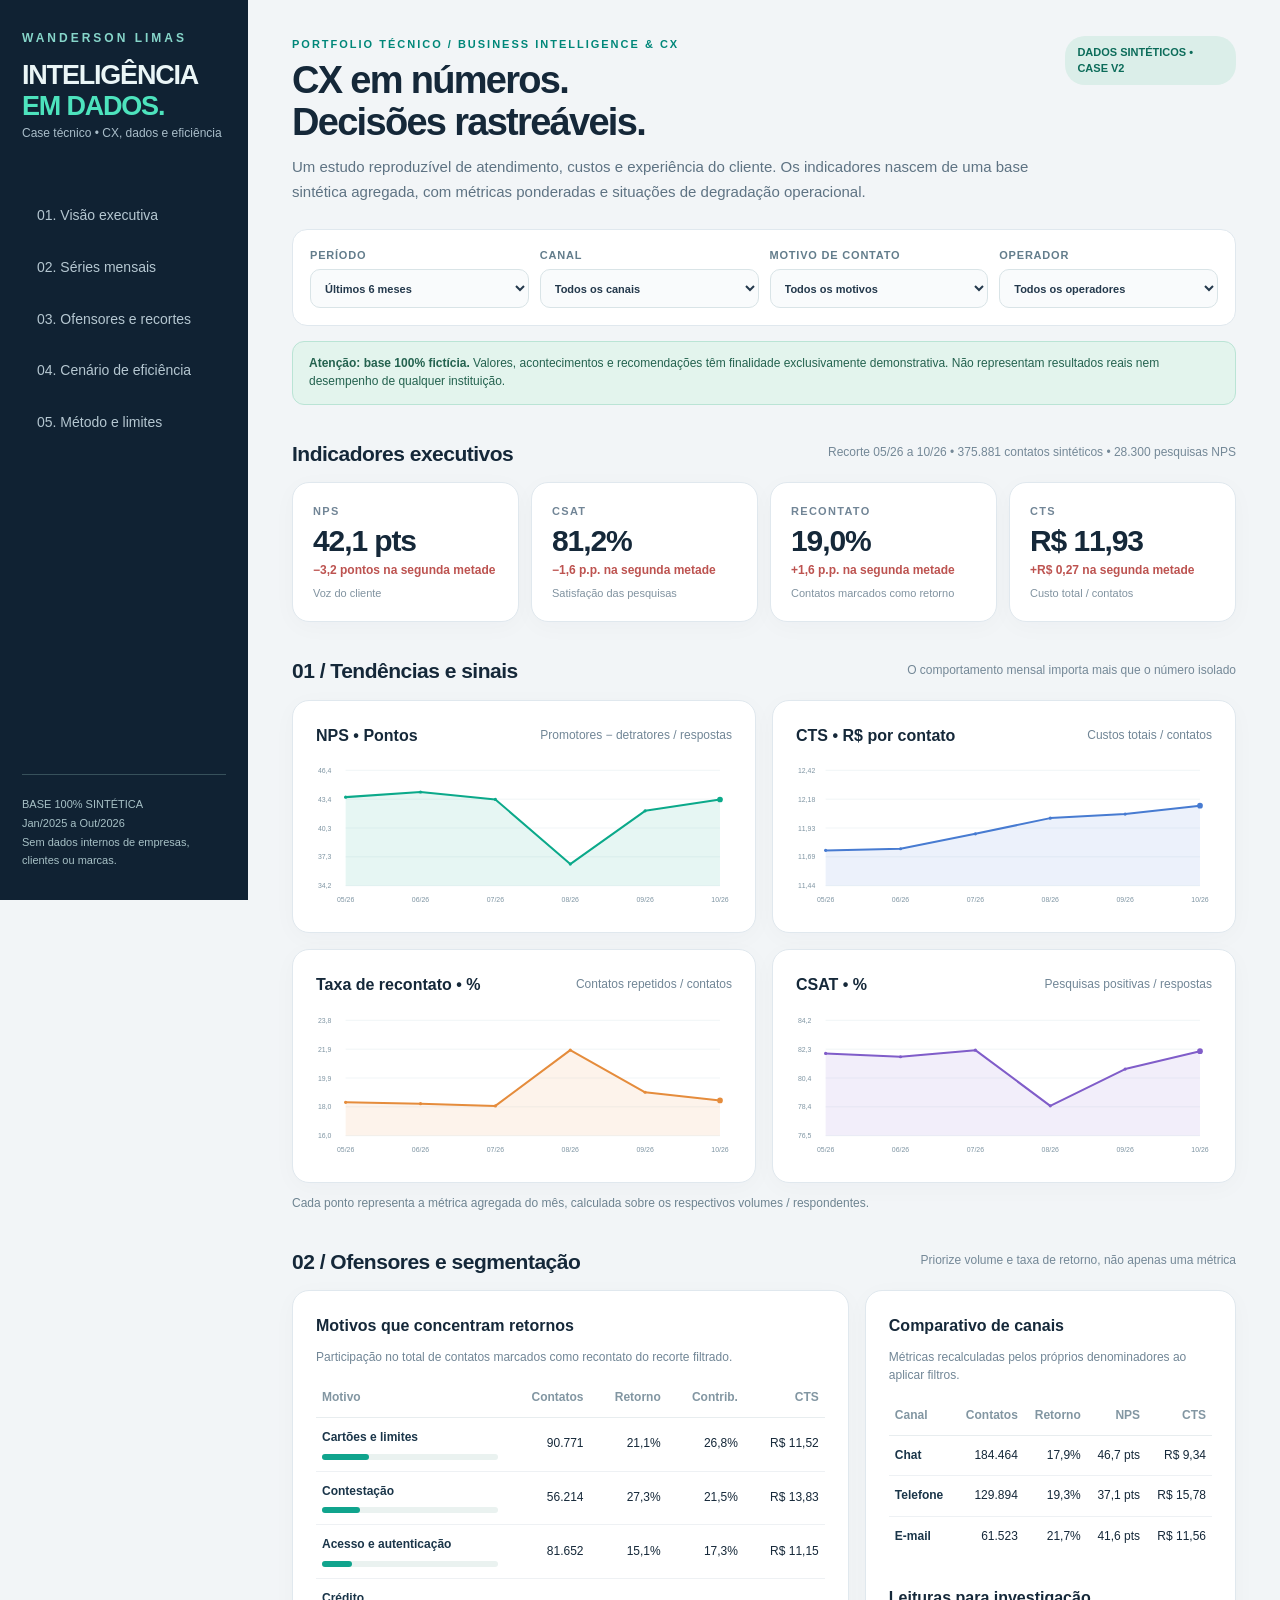
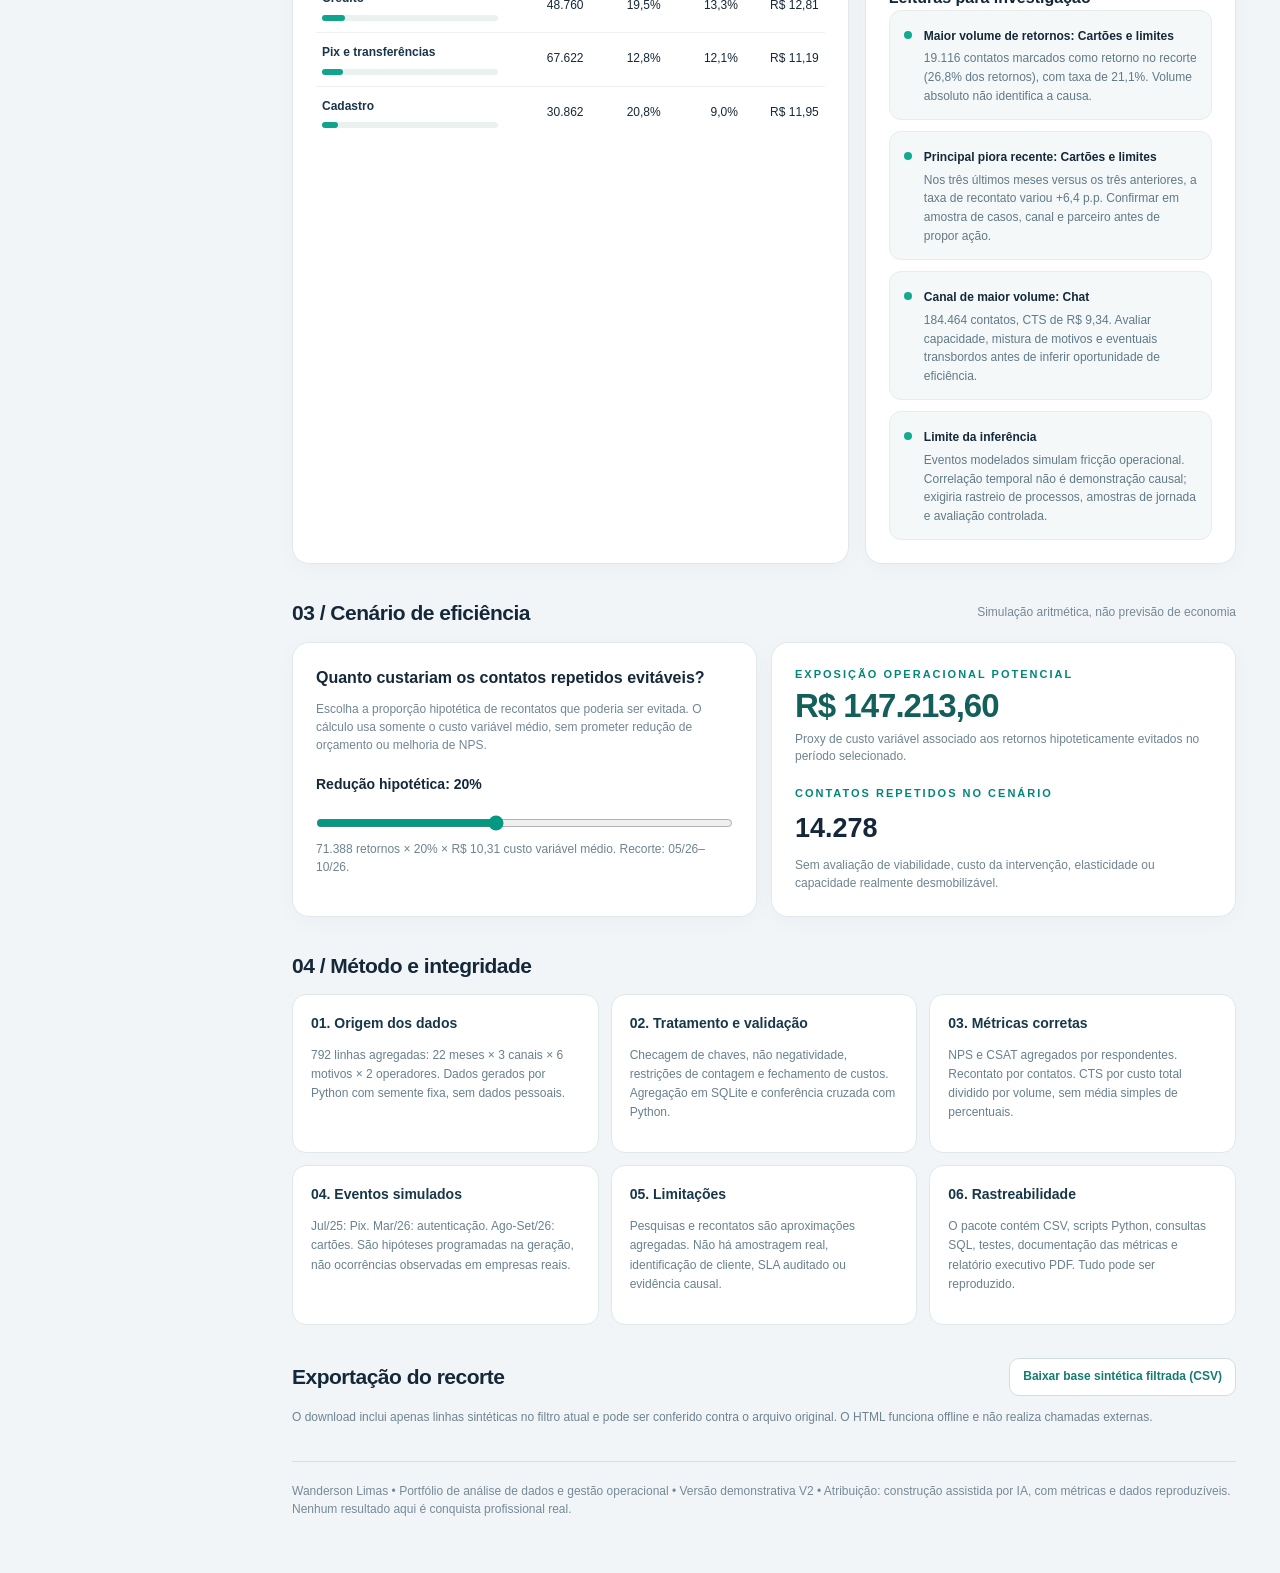
==== entregaveis/Dashboard_CX_Case_Tecnico_V2.html @ 354309ac "Publica portfólio CX com histórico revisado e documentação anonimizada" ====
<!DOCTYPE html><html lang="pt-BR"><head><meta charset="UTF-8"><meta name="viewport" content="width=device-width,initial-scale=1"><title>CX & Eficiência | Case técnico demonstrativo</title><style>*{box-sizing:border-box}html{scroll-behavior:smooth}body{margin:0;background:#f2f5f7;color:#152839;font:14px/1.48 Inter,-apple-system,BlinkMacSystemFont,'Segoe UI',Arial,sans-serif}button,select,input{font:inherit}button{cursor:pointer}.layout{display:flex;min-height:100vh}.side{width:248px;min-width:248px;position:sticky;top:0;height:100vh;background:#102233;color:#eaf5f6;padding:30px 22px;display:flex;flex-direction:column}.brand{font-size:12px;letter-spacing:3px;font-weight:850;color:#86d6ca}.brandtitle{margin:12px 0 3px;font-size:27px;line-height:1.14;letter-spacing:-1.2px;font-weight:850}.brandtitle strong{color:#4de3bd}.sidetag{font-size:12px;line-height:1.5;color:#a9bdc9}.side nav{margin-top:45px}.side a{display:block;color:#b5c7d1;padding:13px 15px;text-decoration:none;border-radius:12px;margin:5px 0}.side a:hover,.side a:focus{background:#244756;color:white}.side small{margin-top:auto;color:#a7c1c6;font-size:11px;line-height:1.7;border-top:1px solid #37515b;padding-top:20px}.main{padding:36px 44px 54px;width:calc(100% - 248px);max-width:1600px;margin:auto}.eyebrow{font-size:11px;letter-spacing:2px;color:#008779;font-weight:900;text-transform:uppercase}.headline{font-size:38px;letter-spacing:-1.7px;line-height:1.1;margin:8px 0 10px}.sub{font-size:15px;color:#5e7383;max-width:850px;line-height:1.7}.tag{display:inline-block;padding:8px 12px;border-radius:20px;background:#dbeee9;color:#0c6c5a;font-weight:750;font-size:11px}.toprow{display:flex;justify-content:space-between;align-items:flex-start;gap:22px}.filterbar{display:grid;grid-template-columns:repeat(4,minmax(145px,1fr));gap:11px;padding:17px;background:white;border:1px solid #e0e8ee;border-radius:15px;margin:24px 0 15px}.filterbar label{font-size:11px;font-weight:800;color:#637d8c;text-transform:uppercase;letter-spacing:.8px}.filterbar select{width:100%;display:block;border:1px solid #d9e4e7;background:#f9fbfc;border-radius:10px;margin-top:6px;height:39px;padding:0 10px;color:#24394c}.notice{padding:13px 16px;background:#e3f4ed;border:1px solid #bae4d5;color:#24624f;border-radius:12px;font-size:12px;margin-bottom:22px}.sectionhead{display:flex;align-items:center;justify-content:space-between;gap:20px;margin:33px 0 13px}.sectionhead h2{font-size:21px;letter-spacing:-.5px;margin:0}.hint{font-size:12px;color:#748897}.kpis{display:grid;grid-template-columns:repeat(4,minmax(0,1fr));gap:12px}.kpi,.card{background:white;border:1px solid #e0e8ee;border-radius:17px;box-shadow:0 5px 24px #15364f07}.kpi{padding:20px}.kpi .name{font-size:11px;letter-spacing:1.3px;color:#718596;text-transform:uppercase;font-weight:900}.kpi .val{font-size:30px;font-weight:850;line-height:1.45;letter-spacing:-1.1px}.kpi .delta{font-size:12px;font-weight:750}.kpi .detail{color:#8193a0;font-size:11px;margin-top:5px}.neutral{color:#516b78}.good{color:#008f72}.bad{color:#bd5350}.charts{display:grid;grid-template-columns:1fr 1fr;gap:16px}.card{padding:23px}.chartHead{display:flex;justify-content:space-between;align-items:center}.chartHead h3,.card h3{font-size:16px;margin:0}.small{font-size:12px;color:#718696}.svgchart{width:100%;height:auto;display:block;margin-top:12px}.axes{font-size:11px;fill:#7f95a3}.gridline{stroke:#e9f0f2;stroke-width:1}.gridtwo{stroke:#bdd0d9;stroke-dasharray:3 4;stroke-width:1}.two{display:grid;grid-template-columns:1.2fr .8fr;gap:16px}.datatbl{width:100%;border-collapse:collapse;font-size:12px}.datatbl th{text-align:right;color:#8296a2;padding:10px 6px;border-bottom:1px solid #e8edef;white-space:nowrap}.datatbl td{text-align:right;border-bottom:1px solid #eef1f4;padding:11px 6px}.datatbl th:first-child,.datatbl td:first-child{text-align:left}.datatbl tr:last-child td{border-bottom:none}.datatbl td strong{color:#1a3549;font-size:12px}.barbg{height:6px;background:#eaf2f0;border-radius:8px;margin-top:7px;min-width:60px}.bar{height:6px;background:#10a48d;border-radius:8px}.insights{display:grid;gap:11px}.insight{display:flex;gap:12px;align-items:flex-start;padding:14px;background:#f4f8f8;border-radius:12px;border:1px solid #e5eded}.bullet{width:8px;height:8px;border-radius:50%;background:#13aa8d;flex:0 0 auto;margin-top:6px}.insight strong{font-size:12px}.insight p{margin:4px 0 0;font-size:12px;color:#617988;line-height:1.55}.scenario{display:grid;grid-template-columns:1fr 1fr;gap:14px}.bigmoney{font-size:33px;letter-spacing:-1px;font-weight:850;color:#135f5a}.scope{font-size:12px;color:#6e8491}.range{width:100%;accent-color:#049981;margin:20px 0 10px}.methods{display:grid;grid-template-columns:repeat(3,1fr);gap:12px}.method{background:white;border:1px solid #dce9e8;border-radius:14px;padding:18px}.method b{color:#183749}.method p{color:#68808f;font-size:12px;line-height:1.6}.foot{font-size:12px;color:#758a99;border-top:1px solid #d5e0e5;padding-top:21px;margin-top:35px}.download{border:1px solid #d1dfdc;background:#fff;border-radius:10px;padding:9px 13px;color:#157b70;font-weight:750;font-size:12px}.download:hover{background:#e8f5f0}@media(max-width:1140px){.side{width:210px;min-width:210px}.main{padding:25px;width:calc(100% - 210px)}.charts,.two{grid-template-columns:1fr}.kpi{padding:15px}.kpi .val{font-size:25px}}@media(max-width:720px){.layout{display:block}.side{width:auto;min-width:unset;height:auto;position:relative;padding:16px}.side nav,.side small,.sidetag{display:none}.brandtitle{font-size:22px;margin:6px 0}.main{width:100%;padding:20px 13px}.headline{font-size:30px}.toprow{display:block}.filterbar{grid-template-columns:repeat(2,minmax(0,1fr))}.kpis{grid-template-columns:repeat(2,minmax(0,1fr))}.methods,.scenario{grid-template-columns:1fr}.card{padding:16px}.datatbl{font-size:10px}.datatbl td strong{font-size:10px}.datatbl td,.datatbl th{padding:8px 3px}}</style></head><body><div class="layout"><aside class="side"><div class="brand">WANDERSON LIMAS</div><div class="brandtitle">INTELIGÊNCIA<br><strong>EM DADOS.</strong></div><div class="sidetag">Case técnico • CX, dados e eficiência</div><nav><a href="#visao">01. Visão executiva</a><a href="#tendencias">02. Séries mensais</a><a href="#ofensores">03. Ofensores e recortes</a><a href="#cenario">04. Cenário de eficiência</a><a href="#metodo">05. Método e limites</a></nav><small>BASE 100% SINTÉTICA<br>Jan/2025 a Out/2026<br>Sem dados internos de empresas, clientes ou marcas.</small></aside><main class="main"><header id="visao"><div class="toprow"><div><div class="eyebrow">Portfolio técnico / Business Intelligence & CX</div><h1 class="headline">CX em números.<br>Decisões rastreáveis.</h1><div class="sub">Um estudo reproduzível de atendimento, custos e experiência do cliente. Os indicadores nascem de uma base sintética agregada, com métricas ponderadas e situações de degradação operacional.</div></div><span class="tag">DADOS SINTÉTICOS • CASE V2</span></div><div class="filterbar"><label>Período<select id="periodo"><option value="6">Últimos 6 meses</option><option value="12">Últimos 12 meses</option><option value="2026">2026 até outubro</option><option value="2025">Ano de 2025</option><option value="all">Todo o período</option></select></label><label>Canal<select id="canal"><option value="Todos">Todos os canais</option></select></label><label>Motivo de contato<select id="motivo"><option value="Todos">Todos os motivos</option></select></label><label>Operador<select id="parceiro"><option value="Todos">Todos os operadores</option></select></label></div><div class="notice"><strong>Atenção: base 100% fictícia.</strong> Valores, acontecimentos e recomendações têm finalidade exclusivamente demonstrativa. Não representam resultados reais nem desempenho de qualquer instituição.</div><div class="sectionhead"><h2>Indicadores executivos</h2><span id="subtitlePeriod" class="hint"></span></div><div id="kpis" class="kpis"></div></header><section id="tendencias"><div class="sectionhead"><h2>01 / Tendências e sinais</h2><span class="hint">O comportamento mensal importa mais que o número isolado</span></div><div class="charts"><div class="card"><div class="chartHead"><h3>NPS • Pontos</h3><span class="small">Promotores − detratores / respostas</span></div><svg id="chartNps" class="svgchart" viewBox="0 0 660 238" role="img" aria-label="Evolução mensal do NPS"></svg></div><div class="card"><div class="chartHead"><h3>CTS • R$ por contato</h3><span class="small">Custos totais / contatos</span></div><svg id="chartCts" class="svgchart" viewBox="0 0 660 238" role="img" aria-label="Evolução mensal do custo por contato"></svg></div><div class="card"><div class="chartHead"><h3>Taxa de recontato • %</h3><span class="small">Contatos repetidos / contatos</span></div><svg id="chartRepeat" class="svgchart" viewBox="0 0 660 238" role="img" aria-label="Evolução mensal do recontato"></svg></div><div class="card"><div class="chartHead"><h3>CSAT • %</h3><span class="small">Pesquisas positivas / respostas</span></div><svg id="chartCsat" class="svgchart" viewBox="0 0 660 238" role="img" aria-label="Evolução mensal de satisfação"></svg></div></div><p class="scope" id="chartSub"></p></section><section id="ofensores"><div class="sectionhead"><h2>02 / Ofensores e segmentação</h2><span class="hint">Priorize volume e taxa de retorno, não apenas uma métrica</span></div><div class="two"><div class="card"><h3>Motivos que concentram retornos</h3><p class="small">Participação no total de contatos marcados como recontato do recorte filtrado.</p><div style="overflow:auto"><table class="datatbl"><thead><tr><th>Motivo</th><th>Contatos</th><th>Retorno</th><th>Contrib.</th><th>CTS</th></tr></thead><tbody id="motivosTable"></tbody></table></div></div><div class="card"><h3>Comparativo de canais</h3><p class="small">Métricas recalculadas pelos próprios denominadores ao aplicar filtros.</p><div style="overflow:auto"><table class="datatbl"><thead><tr><th>Canal</th><th>Contatos</th><th>Retorno</th><th>NPS</th><th>CTS</th></tr></thead><tbody id="canaisTable"></tbody></table></div><h3 style="margin-top:29px">Leituras para investigação</h3><div class="insights" id="insights"></div></div></div></section><section id="cenario"><div class="sectionhead"><h2>03 / Cenário de eficiência</h2><span class="hint">Simulação aritmética, não previsão de economia</span></div><div class="scenario"><div class="card"><h3>Quanto custariam os contatos repetidos evitáveis?</h3><p class="small">Escolha a proporção hipotética de recontatos que poderia ser evitada. O cálculo usa somente o custo variável médio, sem prometer redução de orçamento ou melhoria de NPS.</p><label style="display:block;font-weight:750;margin-top:20px">Redução hipotética: <span id="pctReducao">20%</span></label><input class="range" type="range" id="reducao" min="5" max="40" value="20" step="5" aria-label="Percentual hipotético de redução de recontatos"><div class="scope" id="scenarioBase"></div></div><div class="card"><div class="eyebrow">Exposição operacional potencial</div><div class="bigmoney" id="scenarioAmount"></div><div class="scope">Proxy de custo variável associado aos retornos hipoteticamente evitados no período selecionado.</div><div style="height:19px"></div><div class="eyebrow">Contatos repetidos no cenário</div><h2 style="font-size:27px;margin:8px 0" id="scenarioContacts"></h2><div class="scope">Sem avaliação de viabilidade, custo da intervenção, elasticidade ou capacidade realmente desmobilizável.</div></div></div></section><section id="metodo"><div class="sectionhead"><h2>04 / Método e integridade</h2></div><div class="methods"><div class="method"><b>01. Origem dos dados</b><p>792 linhas agregadas: 22 meses × 3 canais × 6 motivos × 2 operadores. Dados gerados por Python com semente fixa, sem dados pessoais.</p></div><div class="method"><b>02. Tratamento e validação</b><p>Checagem de chaves, não negatividade, restrições de contagem e fechamento de custos. Agregação em SQLite e conferência cruzada com Python.</p></div><div class="method"><b>03. Métricas corretas</b><p>NPS e CSAT agregados por respondentes. Recontato por contatos. CTS por custo total dividido por volume, sem média simples de percentuais.</p></div><div class="method"><b>04. Eventos simulados</b><p>Jul/25: Pix. Mar/26: autenticação. Ago-Set/26: cartões. São hipóteses programadas na geração, não ocorrências observadas em empresas reais.</p></div><div class="method"><b>05. Limitações</b><p>Pesquisas e recontatos são aproximações agregadas. Não há amostragem real, identificação de cliente, SLA auditado ou evidência causal.</p></div><div class="method"><b>06. Rastreabilidade</b><p>O pacote contém CSV, scripts Python, consultas SQL, testes, documentação das métricas e relatório executivo PDF. Tudo pode ser reproduzido.</p></div></div><div class="sectionhead"><h2>Exportação do recorte</h2><button id="exportBtn" class="download">Baixar base sintética filtrada (CSV)</button></div><p class="scope">O download inclui apenas linhas sintéticas no filtro atual e pode ser conferido contra o arquivo original. O HTML funciona offline e não realiza chamadas externas.</p></section><footer class="foot">Wanderson Limas • Portfólio de análise de dados e gestão operacional • Versão demonstrativa V2 • Atribuição: construção assistida por IA, com métricas e dados reproduzíveis. Nenhum resultado aqui é conquista profissional real.</footer></main></div><script>window.DATA_ROWS=[{"mes":"2025-01","canal":"Chat","motivo":"Acesso e autenticação","parceiro":"Operador A","contatos":3697,"contatos_repetidos":521,"nps_promotores":179,"nps_neutros":30,"nps_detratores":40,"csat_positivas":372,"csat_negativas":57,"custo_variavel_centavos":2440020,"custo_fixo_alocado_centavos":548433},{"mes":"2025-01","canal":"Chat","motivo":"Acesso e autenticação","parceiro":"Operador B","contatos":2974,"contatos_repetidos":484,"nps_promotores":136,"nps_neutros":26,"nps_detratores":32,"csat_positivas":277,"csat_negativas":57,"custo_variavel_centavos":2041354,"custo_fixo_alocado_centavos":441179},{"mes":"2025-01","canal":"Chat","motivo":"Cartões e limites","parceiro":"Operador A","contatos":3500,"contatos_repetidos":586,"nps_promotores":178,"nps_neutros":34,"nps_detratores":41,"csat_positivas":373,"csat_negativas":59,"custo_variavel_centavos":2310000,"custo_fixo_alocado_centavos":519209},{"mes":"2025-01","canal":"Chat","motivo":"Cartões e limites","parceiro":"Operador B","contatos":2775,"contatos_repetidos":481,"nps_promotores":147,"nps_neutros":26,"nps_detratores":37,"csat_positivas":247,"csat_negativas":54,"custo_variavel_centavos":1904760,"custo_fixo_alocado_centavos":411659},{"mes":"2025-01","canal":"Chat","motivo":"Pix e transferências","parceiro":"Operador A","contatos":2950,"contatos_repetidos":327,"nps_promotores":165,"nps_neutros":16,"nps_detratores":38,"csat_positivas":307,"csat_negativas":30,"custo_variavel_centavos":1947000,"custo_fixo_alocado_centavos":437619},{"mes":"2025-01","canal":"Chat","motivo":"Pix e transferências","parceiro":"Operador B","contatos":2479,"contatos_repetidos":314,"nps_promotores":139,"nps_neutros":11,"nps_detratores":33,"csat_positivas":256,"csat_negativas":36,"custo_variavel_centavos":1701586,"custo_fixo_alocado_centavos":367748},{"mes":"2025-01","canal":"Chat","motivo":"Contestação","parceiro":"Operador A","contatos":2367,"contatos_repetidos":639,"nps_promotores":86,"nps_neutros":12,"nps_detratores":53,"csat_positivas":217,"csat_negativas":78,"custo_variavel_centavos":1999642,"custo_fixo_alocado_centavos":351134},{"mes":"2025-01","canal":"Chat","motivo":"Contestação","parceiro":"Operador B","contatos":2126,"contatos_repetidos":591,"nps_promotores":77,"nps_neutros":13,"nps_detratores":46,"csat_positivas":179,"csat_negativas":76,"custo_variavel_centavos":1867887,"custo_fixo_alocado_centavos":315382},{"mes":"2025-01","canal":"Chat","motivo":"Crédito","parceiro":"Operador A","contatos":2204,"contatos_repetidos":425,"nps_promotores":109,"nps_neutros":27,"nps_detratores":31,"csat_positivas":214,"csat_negativas":41,"custo_variavel_centavos":1701929,"custo_fixo_alocado_centavos":326953},{"mes":"2025-01","canal":"Chat","motivo":"Crédito","parceiro":"Operador B","contatos":1872,"contatos_repetidos":364,"nps_promotores":94,"nps_neutros":19,"nps_detratores":30,"csat_positivas":174,"csat_negativas":48,"custo_variavel_centavos":1503381,"custo_fixo_alocado_centavos":277703},{"mes":"2025-01","canal":"Chat","motivo":"Cadastro","parceiro":"Operador A","contatos":1324,"contatos_repetidos":272,"nps_promotores":62,"nps_neutros":12,"nps_detratores":15,"csat_positivas":126,"csat_negativas":21,"custo_variavel_centavos":943747,"custo_fixo_alocado_centavos":196409},{"mes":"2025-01","canal":"Chat","motivo":"Cadastro","parceiro":"Operador B","contatos":1097,"contatos_repetidos":237,"nps_promotores":54,"nps_neutros":12,"nps_detratores":14,"csat_positivas":111,"csat_negativas":21,"custo_variavel_centavos":813219,"custo_fixo_alocado_centavos":162735},{"mes":"2025-01","canal":"Telefone","motivo":"Acesso e autenticação","parceiro":"Operador A","contatos":2517,"contatos_repetidos":396,"nps_promotores":133,"nps_neutros":32,"nps_detratores":42,"csat_positivas":239,"csat_negativas":43,"custo_variavel_centavos":3045570,"custo_fixo_alocado_centavos":373385},{"mes":"2025-01","canal":"Telefone","motivo":"Acesso e autenticação","parceiro":"Operador B","contatos":2044,"contatos_repetidos":328,"nps_promotores":130,"nps_neutros":29,"nps_detratores":41,"csat_positivas":177,"csat_negativas":37,"custo_variavel_centavos":2572170,"custo_fixo_alocado_centavos":303218},{"mes":"2025-01","canal":"Telefone","motivo":"Cartões e limites","parceiro":"Operador A","contatos":2267,"contatos_repetidos":409,"nps_promotores":115,"nps_neutros":34,"nps_detratores":39,"csat_positivas":209,"csat_negativas":45,"custo_variavel_centavos":2743070,"custo_fixo_alocado_centavos":336299},{"mes":"2025-01","canal":"Telefone","motivo":"Cartões e limites","parceiro":"Operador B","contatos":1977,"contatos_repetidos":396,"nps_promotores":109,"nps_neutros":33,"nps_detratores":37,"csat_positivas":169,"csat_negativas":43,"custo_variavel_centavos":2487857,"custo_fixo_alocado_centavos":293279},{"mes":"2025-01","canal":"Telefone","motivo":"Pix e transferências","parceiro":"Operador A","contatos":2131,"contatos_repetidos":293,"nps_promotores":130,"nps_neutros":25,"nps_detratores":36,"csat_positivas":191,"csat_negativas":26,"custo_variavel_centavos":2578510,"custo_fixo_alocado_centavos":316124},{"mes":"2025-01","canal":"Telefone","motivo":"Pix e transferências","parceiro":"Operador B","contatos":1753,"contatos_repetidos":239,"nps_promotores":116,"nps_neutros":19,"nps_detratores":33,"csat_positivas":171,"csat_negativas":31,"custo_variavel_centavos":2205975,"custo_fixo_alocado_centavos":260050},{"mes":"2025-01","canal":"Telefone","motivo":"Contestação","parceiro":"Operador A","contatos":1697,"contatos_repetidos":483,"nps_promotores":78,"nps_neutros":19,"nps_detratores":59,"csat_positivas":137,"csat_negativas":57,"custo_variavel_centavos":2628314,"custo_fixo_alocado_centavos":251742},{"mes":"2025-01","canal":"Telefone","motivo":"Contestação","parceiro":"Operador B","contatos":1484,"contatos_repetidos":422,"nps_promotores":67,"nps_neutros":16,"nps_detratores":54,"csat_positivas":106,"csat_negativas":53,"custo_variavel_centavos":2390356,"custo_fixo_alocado_centavos":220145},{"mes":"2025-01","canal":"Telefone","motivo":"Crédito","parceiro":"Operador A","contatos":1509,"contatos_repetidos":300,"nps_promotores":78,"nps_neutros":24,"nps_detratores":27,"csat_positivas":132,"csat_negativas":33,"custo_variavel_centavos":2136291,"custo_fixo_alocado_centavos":223853},{"mes":"2025-01","canal":"Telefone","motivo":"Crédito","parceiro":"Operador B","contatos":1300,"contatos_repetidos":286,"nps_promotores":65,"nps_neutros":20,"nps_detratores":24,"csat_positivas":101,"csat_negativas":30,"custo_variavel_centavos":1914026,"custo_fixo_alocado_centavos":192849},{"mes":"2025-01","canal":"Telefone","motivo":"Cadastro","parceiro":"Operador A","contatos":897,"contatos_repetidos":193,"nps_promotores":55,"nps_neutros":11,"nps_detratores":17,"csat_positivas":81,"csat_negativas":17,"custo_variavel_centavos":1172200,"custo_fixo_alocado_centavos":133066},{"mes":"2025-01","canal":"Telefone","motivo":"Cadastro","parceiro":"Operador B","contatos":816,"contatos_repetidos":179,"nps_promotores":45,"nps_neutros":12,"nps_detratores":15,"csat_positivas":77,"csat_negativas":20,"custo_variavel_centavos":1109003,"custo_fixo_alocado_centavos":121050},{"mes":"2025-01","canal":"E-mail","motivo":"Acesso e autenticação","parceiro":"Operador A","contatos":1192,"contatos_repetidos":222,"nps_promotores":51,"nps_neutros":13,"nps_detratores":13,"csat_positivas":122,"csat_negativas":21,"custo_variavel_centavos":1013200,"custo_fixo_alocado_centavos":176828},{"mes":"2025-01","canal":"E-mail","motivo":"Acesso e autenticação","parceiro":"Operador B","contatos":997,"contatos_repetidos":188,"nps_promotores":43,"nps_neutros":10,"nps_detratores":12,"csat_positivas":101,"csat_negativas":21,"custo_variavel_centavos":881348,"custo_fixo_alocado_centavos":147900},{"mes":"2025-01","canal":"E-mail","motivo":"Cartões e limites","parceiro":"Operador A","contatos":1080,"contatos_repetidos":223,"nps_promotores":40,"nps_neutros":12,"nps_detratores":12,"csat_positivas":124,"csat_negativas":24,"custo_variavel_centavos":918000,"custo_fixo_alocado_centavos":160213},{"mes":"2025-01","canal":"E-mail","motivo":"Cartões e limites","parceiro":"Operador B","contatos":940,"contatos_repetidos":208,"nps_promotores":33,"nps_neutros":9,"nps_detratores":10,"csat_positivas":96,"csat_negativas":24,"custo_variavel_centavos":830960,"custo_fixo_alocado_centavos":139445},{"mes":"2025-01","canal":"E-mail","motivo":"Pix e transferências","parceiro":"Operador A","contatos":944,"contatos_repetidos":150,"nps_promotores":40,"nps_neutros":6,"nps_detratores":11,"csat_positivas":110,"csat_negativas":11,"custo_variavel_centavos":802400,"custo_fixo_alocado_centavos":140038},{"mes":"2025-01","canal":"E-mail","motivo":"Pix e transferências","parceiro":"Operador B","contatos":788,"contatos_repetidos":139,"nps_promotores":35,"nps_neutros":5,"nps_detratores":8,"csat_positivas":94,"csat_negativas":14,"custo_variavel_centavos":696592,"custo_fixo_alocado_centavos":116896},{"mes":"2025-01","canal":"E-mail","motivo":"Contestação","parceiro":"Operador A","contatos":821,"contatos_repetidos":242,"nps_promotores":26,"nps_neutros":3,"nps_detratores":20,"csat_positivas":76,"csat_negativas":30,"custo_variavel_centavos":893248,"custo_fixo_alocado_centavos":121792},{"mes":"2025-01","canal":"E-mail","motivo":"Contestação","parceiro":"Operador B","contatos":709,"contatos_repetidos":221,"nps_promotores":21,"nps_neutros":5,"nps_detratores":14,"csat_positivas":69,"csat_negativas":29,"custo_variavel_centavos":802248,"custo_fixo_alocado_centavos":105177},{"mes":"2025-01","canal":"E-mail","motivo":"Crédito","parceiro":"Operador A","contatos":705,"contatos_repetidos":156,"nps_promotores":27,"nps_neutros":7,"nps_detratores":9,"csat_positivas":68,"csat_negativas":16,"custo_variavel_centavos":701122,"custo_fixo_alocado_centavos":104584},{"mes":"2025-01","canal":"E-mail","motivo":"Crédito","parceiro":"Operador B","contatos":582,"contatos_repetidos":135,"nps_promotores":21,"nps_neutros":5,"nps_detratores":7,"csat_positivas":63,"csat_negativas":17,"custo_variavel_centavos":601951,"custo_fixo_alocado_centavos":86337},{"mes":"2025-01","canal":"E-mail","motivo":"Cadastro","parceiro":"Operador A","contatos":437,"contatos_repetidos":105,"nps_promotores":18,"nps_neutros":5,"nps_detratores":5,"csat_positivas":42,"csat_negativas":10,"custo_variavel_centavos":401166,"custo_fixo_alocado_centavos":64827},{"mes":"2025-01","canal":"E-mail","motivo":"Cadastro","parceiro":"Operador B","contatos":369,"contatos_repetidos":94,"nps_promotores":14,"nps_neutros":4,"nps_detratores":4,"csat_positivas":37,"csat_negativas":9,"custo_variavel_centavos":352292,"custo_fixo_alocado_centavos":54740},{"mes":"2025-02","canal":"Chat","motivo":"Acesso e autenticação","parceiro":"Operador A","contatos":3424,"contatos_repetidos":501,"nps_promotores":168,"nps_neutros":28,"nps_detratores":43,"csat_positivas":323,"csat_negativas":44,"custo_variavel_centavos":2267749,"custo_fixo_alocado_centavos":549943},{"mes":"2025-02","canal":"Chat","motivo":"Acesso e autenticação","parceiro":"Operador B","contatos":2706,"contatos_repetidos":410,"nps_promotores":139,"nps_neutros":25,"nps_detratores":35,"csat_positivas":273,"csat_negativas":48,"custo_variavel_centavos":1863899,"custo_fixo_alocado_centavos":434622},{"mes":"2025-02","canal":"Chat","motivo":"Cartões e limites","parceiro":"Operador A","contatos":3193,"contatos_repetidos":537,"nps_promotores":160,"nps_neutros":31,"nps_detratores":41,"csat_positivas":297,"csat_negativas":44,"custo_variavel_centavos":2114756,"custo_fixo_alocado_centavos":512841},{"mes":"2025-02","canal":"Chat","motivo":"Cartões e limites","parceiro":"Operador B","contatos":2730,"contatos_repetidos":494,"nps_promotores":137,"nps_neutros":26,"nps_detratores":34,"csat_positivas":272,"csat_negativas":58,"custo_variavel_centavos":1880431,"custo_fixo_alocado_centavos":438476},{"mes":"2025-02","canal":"Chat","motivo":"Pix e transferências","parceiro":"Operador A","contatos":2685,"contatos_repetidos":332,"nps_promotores":154,"nps_neutros":10,"nps_detratores":39,"csat_positivas":260,"csat_negativas":26,"custo_variavel_centavos":1778302,"custo_fixo_alocado_centavos":431249},{"mes":"2025-02","canal":"Chat","motivo":"Pix e transferências","parceiro":"Operador B","contatos":2220,"contatos_repetidos":280,"nps_promotores":126,"nps_neutros":14,"nps_detratores":29,"csat_positivas":243,"csat_negativas":29,"custo_variavel_centavos":1529141,"custo_fixo_alocado_centavos":356563},{"mes":"2025-02","canal":"Chat","motivo":"Contestação","parceiro":"Operador A","contatos":2301,"contatos_repetidos":609,"nps_promotores":84,"nps_neutros":11,"nps_detratores":53,"csat_positivas":205,"csat_negativas":74,"custo_variavel_centavos":1950688,"custo_fixo_alocado_centavos":369573},{"mes":"2025-02","canal":"Chat","motivo":"Contestação","parceiro":"Operador B","contatos":1983,"contatos_repetidos":563,"nps_promotores":80,"nps_neutros":9,"nps_detratores":50,"csat_positivas":165,"csat_negativas":73,"custo_variavel_centavos":1748346,"custo_fixo_alocado_centavos":318498},{"mes":"2025-02","canal":"Chat","motivo":"Crédito","parceiro":"Operador A","contatos":1890,"contatos_repetidos":372,"nps_promotores":96,"nps_neutros":22,"nps_detratores":25,"csat_positivas":177,"csat_negativas":31,"custo_variavel_centavos":1464566,"custo_fixo_alocado_centavos":303561},{"mes":"2025-02","canal":"Chat","motivo":"Crédito","parceiro":"Operador B","contatos":1723,"contatos_repetidos":342,"nps_promotores":79,"nps_neutros":13,"nps_detratores":24,"csat_positivas":157,"csat_negativas":34,"custo_variavel_centavos":1388564,"custo_fixo_alocado_centavos":276738},{"mes":"2025-02","canal":"Chat","motivo":"Cadastro","parceiro":"Operador A","contatos":1207,"contatos_repetidos":246,"nps_promotores":59,"nps_neutros":11,"nps_detratores":14,"csat_positivas":120,"csat_negativas":21,"custo_variavel_centavos":863361,"custo_fixo_alocado_centavos":193861},{"mes":"2025-02","canal":"Chat","motivo":"Cadastro","parceiro":"Operador B","contatos":1016,"contatos_repetidos":217,"nps_promotores":53,"nps_neutros":8,"nps_detratores":13,"csat_positivas":103,"csat_negativas":24,"custo_variavel_centavos":755809,"custo_fixo_alocado_centavos":163184},{"mes":"2025-02","canal":"Telefone","motivo":"Acesso e autenticação","parceiro":"Operador A","contatos":2376,"contatos_repetidos":382,"nps_promotores":131,"nps_neutros":27,"nps_detratores":47,"csat_positivas":214,"csat_negativas":41,"custo_variavel_centavos":2885022,"custo_fixo_alocado_centavos":381619},{"mes":"2025-02","canal":"Telefone","motivo":"Acesso e autenticação","parceiro":"Operador B","contatos":1905,"contatos_repetidos":321,"nps_promotores":113,"nps_neutros":24,"nps_detratores":36,"csat_positivas":173,"csat_negativas":37,"custo_variavel_centavos":2405642,"custo_fixo_alocado_centavos":305970},{"mes":"2025-02","canal":"Telefone","motivo":"Cartões e limites","parceiro":"Operador A","contatos":2249,"contatos_repetidos":397,"nps_promotores":120,"nps_neutros":36,"nps_detratores":40,"csat_positivas":223,"csat_negativas":43,"custo_variavel_centavos":2730815,"custo_fixo_alocado_centavos":361221},{"mes":"2025-02","canal":"Telefone","motivo":"Cartões e limites","parceiro":"Operador B","contatos":1885,"contatos_repetidos":353,"nps_promotores":103,"nps_neutros":32,"nps_detratores":30,"csat_positivas":154,"csat_negativas":37,"custo_variavel_centavos":2380386,"custo_fixo_alocado_centavos":302758},{"mes":"2025-02","canal":"Telefone","motivo":"Pix e transferências","parceiro":"Operador A","contatos":1923,"contatos_repetidos":256,"nps_promotores":127,"nps_neutros":20,"nps_detratores":39,"csat_positivas":192,"csat_negativas":25,"custo_variavel_centavos":2334974,"custo_fixo_alocado_centavos":308861},{"mes":"2025-02","canal":"Telefone","motivo":"Pix e transferências","parceiro":"Operador B","contatos":1597,"contatos_repetidos":250,"nps_promotores":91,"nps_neutros":15,"nps_detratores":27,"csat_positivas":144,"csat_negativas":26,"custo_variavel_centavos":2016699,"custo_fixo_alocado_centavos":256501},{"mes":"2025-02","canal":"Telefone","motivo":"Contestação","parceiro":"Operador A","contatos":1680,"contatos_repetidos":473,"nps_promotores":74,"nps_neutros":16,"nps_detratores":57,"csat_positivas":123,"csat_negativas":54,"custo_variavel_centavos":2611091,"custo_fixo_alocado_centavos":269832},{"mes":"2025-02","canal":"Telefone","motivo":"Contestação","parceiro":"Operador B","contatos":1305,"contatos_repetidos":384,"nps_promotores":56,"nps_neutros":14,"nps_detratores":45,"csat_positivas":90,"csat_negativas":43,"custo_variavel_centavos":2109388,"custo_fixo_alocado_centavos":209601},{"mes":"2025-02","canal":"Telefone","motivo":"Crédito","parceiro":"Operador A","contatos":1324,"contatos_repetidos":257,"nps_promotores":75,"nps_neutros":23,"nps_detratores":29,"csat_positivas":113,"csat_negativas":29,"custo_variavel_centavos":1880947,"custo_fixo_alocado_centavos":212653},{"mes":"2025-02","canal":"Telefone","motivo":"Crédito","parceiro":"Operador B","contatos":1209,"contatos_repetidos":255,"nps_promotores":62,"nps_neutros":17,"nps_detratores":21,"csat_positivas":100,"csat_negativas":28,"custo_variavel_centavos":1786275,"custo_fixo_alocado_centavos":194182},{"mes":"2025-02","canal":"Telefone","motivo":"Cadastro","parceiro":"Operador A","contatos":857,"contatos_repetidos":180,"nps_promotores":50,"nps_neutros":14,"nps_detratores":17,"csat_positivas":82,"csat_negativas":17,"custo_variavel_centavos":1123847,"custo_fixo_alocado_centavos":137646},{"mes":"2025-02","canal":"Telefone","motivo":"Cadastro","parceiro":"Operador B","contatos":727,"contatos_repetidos":166,"nps_promotores":40,"nps_neutros":13,"nps_detratores":13,"csat_positivas":64,"csat_negativas":16,"custo_variavel_centavos":991504,"custo_fixo_alocado_centavos":116766},{"mes":"2025-02","canal":"E-mail","motivo":"Acesso e autenticação","parceiro":"Operador A","contatos":1071,"contatos_repetidos":198,"nps_promotores":45,"nps_neutros":9,"nps_detratores":12,"csat_positivas":110,"csat_negativas":20,"custo_variavel_centavos":913536,"custo_fixo_alocado_centavos":172018},{"mes":"2025-02","canal":"E-mail","motivo":"Acesso e autenticação","parceiro":"Operador B","contatos":919,"contatos_repetidos":186,"nps_promotores":37,"nps_neutros":8,"nps_detratores":10,"csat_positivas":96,"csat_negativas":24,"custo_variavel_centavos":815239,"custo_fixo_alocado_centavos":147604},{"mes":"2025-02","canal":"E-mail","motivo":"Cartões e limites","parceiro":"Operador A","contatos":1071,"contatos_repetidos":224,"nps_promotores":42,"nps_neutros":10,"nps_detratores":13,"csat_positivas":106,"csat_negativas":23,"custo_variavel_centavos":913536,"custo_fixo_alocado_centavos":172018},{"mes":"2025-02","canal":"E-mail","motivo":"Cartões e limites","parceiro":"Operador B","contatos":892,"contatos_repetidos":192,"nps_promotores":35,"nps_neutros":10,"nps_detratores":11,"csat_positivas":97,"csat_negativas":22,"custo_variavel_centavos":791288,"custo_fixo_alocado_centavos":143268},{"mes":"2025-02","canal":"E-mail","motivo":"Pix e transferências","parceiro":"Operador A","contatos":947,"contatos_repetidos":147,"nps_promotores":41,"nps_neutros":7,"nps_detratores":10,"csat_positivas":115,"csat_negativas":13,"custo_variavel_centavos":807767,"custo_fixo_alocado_centavos":152102},{"mes":"2025-02","canal":"E-mail","motivo":"Pix e transferências","parceiro":"Operador B","contatos":798,"contatos_repetidos":136,"nps_promotores":37,"nps_neutros":3,"nps_detratores":10,"csat_positivas":89,"csat_negativas":13,"custo_variavel_centavos":707901,"custo_fixo_alocado_centavos":128170},{"mes":"2025-02","canal":"E-mail","motivo":"Contestação","parceiro":"Operador A","contatos":783,"contatos_repetidos":243,"nps_promotores":24,"nps_neutros":6,"nps_detratores":17,"csat_positivas":73,"csat_negativas":30,"custo_variavel_centavos":854886,"custo_fixo_alocado_centavos":125761},{"mes":"2025-02","canal":"E-mail","motivo":"Contestação","parceiro":"Operador B","contatos":637,"contatos_repetidos":201,"nps_promotores":21,"nps_neutros":5,"nps_detratores":14,"csat_positivas":52,"csat_negativas":25,"custo_variavel_centavos":723301,"custo_fixo_alocado_centavos":102311},{"mes":"2025-02","canal":"E-mail","motivo":"Crédito","parceiro":"Operador A","contatos":663,"contatos_repetidos":146,"nps_promotores":27,"nps_neutros":6,"nps_detratores":9,"csat_positivas":67,"csat_negativas":14,"custo_variavel_centavos":661661,"custo_fixo_alocado_centavos":106487},{"mes":"2025-02","canal":"E-mail","motivo":"Crédito","parceiro":"Operador B","contatos":552,"contatos_repetidos":131,"nps_promotores":21,"nps_neutros":4,"nps_detratores":8,"csat_positivas":51,"csat_negativas":16,"custo_variavel_centavos":572921,"custo_fixo_alocado_centavos":88659},{"mes":"2025-02","canal":"E-mail","motivo":"Cadastro","parceiro":"Operador A","contatos":429,"contatos_repetidos":99,"nps_promotores":15,"nps_neutros":4,"nps_detratores":5,"csat_positivas":45,"csat_negativas":9,"custo_variavel_centavos":395200,"custo_fixo_alocado_centavos":68903},{"mes":"2025-02","canal":"E-mail","motivo":"Cadastro","parceiro":"Operador B","contatos":361,"contatos_repetidos":92,"nps_promotores":15,"nps_neutros":4,"nps_detratores":4,"csat_positivas":36,"csat_negativas":8,"custo_variavel_centavos":345860,"custo_fixo_alocado_centavos":57980},{"mes":"2025-03","canal":"Chat","motivo":"Acesso e autenticação","parceiro":"Operador A","contatos":3282,"contatos_repetidos":465,"nps_promotores":156,"nps_neutros":25,"nps_detratores":40,"csat_positivas":333,"csat_negativas":51,"custo_variavel_centavos":2181283,"custo_fixo_alocado_centavos":513805},{"mes":"2025-03","canal":"Chat","motivo":"Acesso e autenticação","parceiro":"Operador B","contatos":3033,"contatos_repetidos":474,"nps_promotores":148,"nps_neutros":25,"nps_detratores":35,"csat_positivas":321,"csat_negativas":54,"custo_variavel_centavos":2096424,"custo_fixo_alocado_centavos":474824},{"mes":"2025-03","canal":"Chat","motivo":"Cartões e limites","parceiro":"Operador A","contatos":3170,"contatos_repetidos":499,"nps_promotores":149,"nps_neutros":28,"nps_detratores":35,"csat_positivas":289,"csat_negativas":47,"custo_variavel_centavos":2106845,"custo_fixo_alocado_centavos":496271},{"mes":"2025-03","canal":"Chat","motivo":"Cartões e limites","parceiro":"Operador B","contatos":2872,"contatos_repetidos":531,"nps_promotores":133,"nps_neutros":26,"nps_detratores":36,"csat_positivas":264,"csat_negativas":51,"custo_variavel_centavos":1985140,"custo_fixo_alocado_centavos":449619},{"mes":"2025-03","canal":"Chat","motivo":"Pix e transferências","parceiro":"Operador A","contatos":2752,"contatos_repetidos":309,"nps_promotores":136,"nps_neutros":12,"nps_detratores":32,"csat_positivas":271,"csat_negativas":29,"custo_variavel_centavos":1829034,"custo_fixo_alocado_centavos":430832},{"mes":"2025-03","canal":"Chat","motivo":"Pix e transferências","parceiro":"Operador B","contatos":2376,"contatos_repetidos":319,"nps_promotores":132,"nps_neutros":10,"nps_detratores":31,"csat_positivas":224,"csat_negativas":30,"custo_variavel_centavos":1642303,"custo_fixo_alocado_centavos":371969},{"mes":"2025-03","canal":"Chat","motivo":"Contestação","parceiro":"Operador A","contatos":2324,"contatos_repetidos":620,"nps_promotores":94,"nps_neutros":16,"nps_detratores":60,"csat_positivas":185,"csat_negativas":68,"custo_variavel_centavos":1977058,"custo_fixo_alocado_centavos":363828},{"mes":"2025-03","canal":"Chat","motivo":"Contestação","parceiro":"Operador B","contatos":2104,"contatos_repetidos":588,"nps_promotores":87,"nps_neutros":10,"nps_detratores":56,"csat_positivas":183,"csat_negativas":76,"custo_variavel_centavos":1861497,"custo_fixo_alocado_centavos":329386},{"mes":"2025-03","canal":"Chat","motivo":"Crédito","parceiro":"Operador A","contatos":1953,"contatos_repetidos":384,"nps_promotores":100,"nps_neutros":21,"nps_detratores":27,"csat_positivas":191,"csat_negativas":39,"custo_variavel_centavos":1518663,"custo_fixo_alocado_centavos":305747},{"mes":"2025-03","canal":"Chat","motivo":"Crédito","parceiro":"Operador B","contatos":1790,"contatos_repetidos":368,"nps_promotores":85,"nps_neutros":18,"nps_detratores":27,"csat_positivas":157,"csat_negativas":36,"custo_variavel_centavos":1447590,"custo_fixo_alocado_centavos":280229},{"mes":"2025-03","canal":"Chat","motivo":"Cadastro","parceiro":"Operador A","contatos":1262,"contatos_repetidos":248,"nps_promotores":61,"nps_neutros":8,"nps_detratores":17,"csat_positivas":130,"csat_negativas":21,"custo_variavel_centavos":905850,"custo_fixo_alocado_centavos":197569},{"mes":"2025-03","canal":"Chat","motivo":"Cadastro","parceiro":"Operador B","contatos":1082,"contatos_repetidos":241,"nps_promotores":56,"nps_neutros":11,"nps_detratores":14,"csat_positivas":107,"csat_negativas":26,"custo_variavel_centavos":807714,"custo_fixo_alocado_centavos":169390},{"mes":"2025-03","canal":"Telefone","motivo":"Acesso e autenticação","parceiro":"Operador A","contatos":2374,"contatos_repetidos":363,"nps_promotores":155,"nps_neutros":30,"nps_detratores":45,"csat_positivas":226,"csat_negativas":44,"custo_variavel_centavos":2892648,"custo_fixo_alocado_centavos":371656},{"mes":"2025-03","canal":"Telefone","motivo":"Acesso e autenticação","parceiro":"Operador B","contatos":2072,"contatos_repetidos":345,"nps_promotores":128,"nps_neutros":35,"nps_detratores":40,"csat_positivas":182,"csat_negativas":39,"custo_variavel_centavos":2625657,"custo_fixo_alocado_centavos":324377},{"mes":"2025-03","canal":"Telefone","motivo":"Cartões e limites","parceiro":"Operador A","contatos":2289,"contatos_repetidos":414,"nps_promotores":120,"nps_neutros":34,"nps_detratores":35,"csat_positivas":191,"csat_negativas":43,"custo_variavel_centavos":2789078,"custo_fixo_alocado_centavos":358349},{"mes":"2025-03","canal":"Telefone","motivo":"Cartões e limites","parceiro":"Operador B","contatos":1975,"contatos_repetidos":356,"nps_promotores":112,"nps_neutros":30,"nps_detratores":36,"csat_positivas":186,"csat_negativas":48,"custo_variavel_centavos":2502737,"custo_fixo_alocado_centavos":309191},{"mes":"2025-03","canal":"Telefone","motivo":"Pix e transferências","parceiro":"Operador A","contatos":1961,"contatos_repetidos":249,"nps_promotores":127,"nps_neutros":16,"nps_detratores":37,"csat_positivas":199,"csat_negativas":26,"custo_variavel_centavos":2389420,"custo_fixo_alocado_centavos":306999},{"mes":"2025-03","canal":"Telefone","motivo":"Pix e transferências","parceiro":"Operador B","contatos":1713,"contatos_repetidos":256,"nps_promotores":113,"nps_neutros":20,"nps_detratores":33,"csat_positivas":161,"csat_negativas":28,"custo_variavel_centavos":2170729,"custo_fixo_alocado_centavos":268174},{"mes":"2025-03","canal":"Telefone","motivo":"Contestação","parceiro":"Operador A","contatos":1614,"contatos_repetidos":455,"nps_promotores":66,"nps_neutros":20,"nps_detratores":49,"csat_positivas":134,"csat_negativas":55,"custo_variavel_centavos":2517262,"custo_fixo_alocado_centavos":252676},{"mes":"2025-03","canal":"Telefone","motivo":"Contestação","parceiro":"Operador B","contatos":1353,"contatos_repetidos":398,"nps_promotores":58,"nps_neutros":14,"nps_detratores":45,"csat_positivas":105,"csat_negativas":46,"custo_variavel_centavos":2194603,"custo_fixo_alocado_centavos":211816},{"mes":"2025-03","canal":"Telefone","motivo":"Crédito","parceiro":"Operador A","contatos":1412,"contatos_repetidos":261,"nps_promotores":74,"nps_neutros":23,"nps_detratores":26,"csat_positivas":126,"csat_negativas":33,"custo_variavel_centavos":2012961,"custo_fixo_alocado_centavos":221052},{"mes":"2025-03","canal":"Telefone","motivo":"Crédito","parceiro":"Operador B","contatos":1220,"contatos_repetidos":260,"nps_promotores":70,"nps_neutros":20,"nps_detratores":28,"csat_positivas":103,"csat_negativas":33,"custo_variavel_centavos":1808814,"custo_fixo_alocado_centavos":190994},{"mes":"2025-03","canal":"Telefone","motivo":"Cadastro","parceiro":"Operador A","contatos":940,"contatos_repetidos":201,"nps_promotores":54,"nps_neutros":18,"nps_detratores":16,"csat_positivas":84,"csat_negativas":17,"custo_variavel_centavos":1236991,"custo_fixo_alocado_centavos":147159},{"mes":"2025-03","canal":"Telefone","motivo":"Cadastro","parceiro":"Operador B","contatos":738,"contatos_repetidos":167,"nps_promotores":38,"nps_neutros":11,"nps_detratores":12,"csat_positivas":66,"csat_negativas":15,"custo_variavel_centavos":1010016,"custo_fixo_alocado_centavos":115536},{"mes":"2025-03","canal":"E-mail","motivo":"Acesso e autenticação","parceiro":"Operador A","contatos":1143,"contatos_repetidos":210,"nps_promotores":48,"nps_neutros":10,"nps_detratores":13,"csat_positivas":129,"csat_negativas":20,"custo_variavel_centavos":978351,"custo_fixo_alocado_centavos":178939},{"mes":"2025-03","canal":"E-mail","motivo":"Acesso e autenticação","parceiro":"Operador B","contatos":976,"contatos_repetidos":189,"nps_promotores":41,"nps_neutros":9,"nps_detratores":11,"csat_positivas":107,"csat_negativas":25,"custo_variavel_centavos":868823,"custo_fixo_alocado_centavos":152795},{"mes":"2025-03","canal":"E-mail","motivo":"Cartões e limites","parceiro":"Operador A","contatos":1080,"contatos_repetidos":219,"nps_promotores":39,"nps_neutros":10,"nps_detratores":12,"csat_positivas":105,"csat_negativas":23,"custo_variavel_centavos":924426,"custo_fixo_alocado_centavos":169077},{"mes":"2025-03","canal":"E-mail","motivo":"Cartões e limites","parceiro":"Operador B","contatos":945,"contatos_repetidos":192,"nps_promotores":38,"nps_neutros":10,"nps_detratores":10,"csat_positivas":108,"csat_negativas":26,"custo_variavel_centavos":841228,"custo_fixo_alocado_centavos":147942},{"mes":"2025-03","canal":"E-mail","motivo":"Pix e transferências","parceiro":"Operador A","contatos":958,"contatos_repetidos":140,"nps_promotores":39,"nps_neutros":6,"nps_detratores":10,"csat_positivas":110,"csat_negativas":14,"custo_variavel_centavos":820000,"custo_fixo_alocado_centavos":149977},{"mes":"2025-03","canal":"E-mail","motivo":"Pix e transferências","parceiro":"Operador B","contatos":813,"contatos_repetidos":141,"nps_promotores":32,"nps_neutros":5,"nps_detratores":9,"csat_positivas":86,"csat_negativas":13,"custo_variavel_centavos":723723,"custo_fixo_alocado_centavos":127277},{"mes":"2025-03","canal":"E-mail","motivo":"Contestação","parceiro":"Operador A","contatos":792,"contatos_repetidos":238,"nps_promotores":25,"nps_neutros":5,"nps_detratores":17,"csat_positivas":68,"csat_negativas":30,"custo_variavel_centavos":867728,"custo_fixo_alocado_centavos":123990},{"mes":"2025-03","canal":"E-mail","motivo":"Contestação","parceiro":"Operador B","contatos":683,"contatos_repetidos":218,"nps_promotores":22,"nps_neutros":6,"nps_detratores":15,"csat_positivas":61,"csat_negativas":27,"custo_variavel_centavos":778238,"custo_fixo_alocado_centavos":106925},{"mes":"2025-03","canal":"E-mail","motivo":"Crédito","parceiro":"Operador A","contatos":678,"contatos_repetidos":155,"nps_promotores":27,"nps_neutros":8,"nps_detratores":9,"csat_positivas":66,"csat_negativas":16,"custo_variavel_centavos":678991,"custo_fixo_alocado_centavos":106143},{"mes":"2025-03","canal":"E-mail","motivo":"Crédito","parceiro":"Operador B","contatos":595,"contatos_repetidos":140,"nps_promotores":22,"nps_neutros":5,"nps_detratores":7,"csat_positivas":63,"csat_negativas":19,"custo_variavel_centavos":619704,"custo_fixo_alocado_centavos":93149},{"mes":"2025-03","canal":"E-mail","motivo":"Cadastro","parceiro":"Operador A","contatos":452,"contatos_repetidos":114,"nps_promotores":16,"nps_neutros":4,"nps_detratores":5,"csat_positivas":54,"csat_negativas":10,"custo_variavel_centavos":417841,"custo_fixo_alocado_centavos":70762},{"mes":"2025-03","canal":"E-mail","motivo":"Cadastro","parceiro":"Operador B","contatos":355,"contatos_repetidos":92,"nps_promotores":15,"nps_neutros":3,"nps_detratores":4,"csat_positivas":39,"csat_negativas":10,"custo_variavel_centavos":341298,"custo_fixo_alocado_centavos":55576},{"mes":"2025-04","canal":"Chat","motivo":"Acesso e autenticação","parceiro":"Operador A","contatos":3426,"contatos_repetidos":469,"nps_promotores":163,"nps_neutros":27,"nps_detratores":38,"csat_positivas":330,"csat_negativas":53,"custo_variavel_centavos":2284902,"custo_fixo_alocado_centavos":524588},{"mes":"2025-04","canal":"Chat","motivo":"Acesso e autenticação","parceiro":"Operador B","contatos":2997,"contatos_repetidos":468,"nps_promotores":145,"nps_neutros":30,"nps_detratores":34,"csat_positivas":295,"csat_negativas":56,"custo_variavel_centavos":2078741,"custo_fixo_alocado_centavos":458900},{"mes":"2025-04","canal":"Chat","motivo":"Cartões e limites","parceiro":"Operador A","contatos":3517,"contatos_repetidos":582,"nps_promotores":156,"nps_neutros":35,"nps_detratores":40,"csat_positivas":349,"csat_negativas":56,"custo_variavel_centavos":2345593,"custo_fixo_alocado_centavos":538522},{"mes":"2025-04","canal":"Chat","motivo":"Cartões e limites","parceiro":"Operador B","contatos":2826,"contatos_repetidos":487,"nps_promotores":139,"nps_neutros":25,"nps_detratores":37,"csat_positivas":256,"csat_negativas":62,"custo_variavel_centavos":1960134,"custo_fixo_alocado_centavos":432717},{"mes":"2025-04","canal":"Chat","motivo":"Pix e transferências","parceiro":"Operador A","contatos":2851,"contatos_repetidos":372,"nps_promotores":158,"nps_neutros":9,"nps_detratores":44,"csat_positivas":319,"csat_negativas":24,"custo_variavel_centavos":1901417,"custo_fixo_alocado_centavos":436545},{"mes":"2025-04","canal":"Chat","motivo":"Pix e transferências","parceiro":"Operador B","contatos":2472,"contatos_repetidos":329,"nps_promotores":119,"nps_neutros":14,"nps_detratores":26,"csat_positivas":263,"csat_negativas":32,"custo_variavel_centavos":1714597,"custo_fixo_alocado_centavos":378512},{"mes":"2025-04","canal":"Chat","motivo":"Contestação","parceiro":"Operador A","contatos":2303,"contatos_repetidos":634,"nps_promotores":87,"nps_neutros":13,"nps_detratores":57,"csat_positivas":206,"csat_negativas":74,"custo_variavel_centavos":1966003,"custo_fixo_alocado_centavos":352635},{"mes":"2025-04","canal":"Chat","motivo":"Contestação","parceiro":"Operador B","contatos":2020,"contatos_repetidos":554,"nps_promotores":75,"nps_neutros":11,"nps_detratores":47,"csat_positivas":157,"csat_negativas":64,"custo_variavel_centavos":1793391,"custo_fixo_alocado_centavos":309302},{"mes":"2025-04","canal":"Chat","motivo":"Crédito","parceiro":"Operador A","contatos":2183,"contatos_repetidos":412,"nps_promotores":95,"nps_neutros":17,"nps_detratores":28,"csat_positivas":216,"csat_negativas":43,"custo_variavel_centavos":1703413,"custo_fixo_alocado_centavos":334261},{"mes":"2025-04","canal":"Chat","motivo":"Crédito","parceiro":"Operador B","contatos":1798,"contatos_repetidos":372,"nps_promotores":89,"nps_neutros":19,"nps_detratores":28,"csat_positivas":170,"csat_negativas":41,"custo_variavel_centavos":1459114,"custo_fixo_alocado_centavos":275309},{"mes":"2025-04","canal":"Chat","motivo":"Cadastro","parceiro":"Operador A","contatos":1294,"contatos_repetidos":251,"nps_promotores":61,"nps_neutros":11,"nps_detratores":16,"csat_positivas":121,"csat_negativas":19,"custo_variavel_centavos":932048,"custo_fixo_alocado_centavos":198137},{"mes":"2025-04","canal":"Chat","motivo":"Cadastro","parceiro":"Operador B","contatos":1105,"contatos_repetidos":236,"nps_promotores":49,"nps_neutros":10,"nps_detratores":13,"csat_positivas":99,"csat_negativas":21,"custo_variavel_centavos":827751,"custo_fixo_alocado_centavos":169197},{"mes":"2025-04","canal":"Telefone","motivo":"Acesso e autenticação","parceiro":"Operador A","contatos":2517,"contatos_repetidos":380,"nps_promotores":148,"nps_neutros":36,"nps_detratores":46,"csat_positivas":233,"csat_negativas":44,"custo_variavel_centavos":3077548,"custo_fixo_alocado_centavos":385403},{"mes":"2025-04","canal":"Telefone","motivo":"Acesso e autenticação","parceiro":"Operador B","contatos":2001,"contatos_repetidos":325,"nps_promotores":110,"nps_neutros":24,"nps_detratores":34,"csat_positivas":168,"csat_negativas":42,"custo_variavel_centavos":2544498,"custo_fixo_alocado_centavos":306393},{"mes":"2025-04","canal":"Telefone","motivo":"Cartões e limites","parceiro":"Operador A","contatos":2401,"contatos_repetidos":413,"nps_promotores":130,"nps_neutros":35,"nps_detratores":41,"csat_positivas":197,"csat_negativas":47,"custo_variavel_centavos":2935715,"custo_fixo_alocado_centavos":367641},{"mes":"2025-04","canal":"Telefone","motivo":"Cartões e limites","parceiro":"Operador B","contatos":1975,"contatos_repetidos":381,"nps_promotores":115,"nps_neutros":33,"nps_detratores":31,"csat_positivas":187,"csat_negativas":42,"custo_variavel_centavos":2511436,"custo_fixo_alocado_centavos":302412},{"mes":"2025-04","canal":"Telefone","motivo":"Pix e transferências","parceiro":"Operador A","contatos":2118,"contatos_repetidos":288,"nps_promotores":130,"nps_neutros":17,"nps_detratores":42,"csat_positivas":200,"csat_negativas":25,"custo_variavel_centavos":2589689,"custo_fixo_alocado_centavos":324308},{"mes":"2025-04","canal":"Telefone","motivo":"Pix e transferências","parceiro":"Operador B","contatos":1763,"contatos_repetidos":247,"nps_promotores":105,"nps_neutros":17,"nps_detratores":30,"csat_positivas":175,"csat_negativas":29,"custo_variavel_centavos":2241854,"custo_fixo_alocado_centavos":269950},{"mes":"2025-04","canal":"Telefone","motivo":"Contestação","parceiro":"Operador A","contatos":1758,"contatos_repetidos":472,"nps_promotores":81,"nps_neutros":22,"nps_detratores":59,"csat_positivas":127,"csat_negativas":52,"custo_variavel_centavos":2751380,"custo_fixo_alocado_centavos":269185},{"mes":"2025-04","canal":"Telefone","motivo":"Contestação","parceiro":"Operador B","contatos":1487,"contatos_repetidos":437,"nps_promotores":62,"nps_neutros":16,"nps_detratores":48,"csat_positivas":104,"csat_negativas":47,"custo_variavel_centavos":2420338,"custo_fixo_alocado_centavos":227689},{"mes":"2025-04","canal":"Telefone","motivo":"Crédito","parceiro":"Operador A","contatos":1463,"contatos_repetidos":294,"nps_promotores":73,"nps_neutros":22,"nps_detratores":29,"csat_positivas":137,"csat_negativas":33,"custo_variavel_centavos":2092916,"custo_fixo_alocado_centavos":224014},{"mes":"2025-04","canal":"Telefone","motivo":"Crédito","parceiro":"Operador B","contatos":1270,"contatos_repetidos":272,"nps_promotores":65,"nps_neutros":18,"nps_detratores":25,"csat_positivas":111,"csat_negativas":35,"custo_variavel_centavos":1889490,"custo_fixo_alocado_centavos":194462},{"mes":"2025-04","canal":"Telefone","motivo":"Cadastro","parceiro":"Operador A","contatos":969,"contatos_repetidos":200,"nps_promotores":51,"nps_neutros":15,"nps_detratores":15,"csat_positivas":96,"csat_negativas":19,"custo_variavel_centavos":1279585,"custo_fixo_alocado_centavos":148373},{"mes":"2025-04","canal":"Telefone","motivo":"Cadastro","parceiro":"Operador B","contatos":776,"contatos_repetidos":175,"nps_promotores":38,"nps_neutros":13,"nps_detratores":13,"csat_positivas":64,"csat_negativas":16,"custo_variavel_centavos":1065714,"custo_fixo_alocado_centavos":118821},{"mes":"2025-04","canal":"E-mail","motivo":"Acesso e autenticação","parceiro":"Operador A","contatos":1153,"contatos_repetidos":208,"nps_promotores":52,"nps_neutros":9,"nps_detratores":14,"csat_positivas":129,"csat_negativas":25,"custo_variavel_centavos":990341,"custo_fixo_alocado_centavos":176547},{"mes":"2025-04","canal":"E-mail","motivo":"Acesso e autenticação","parceiro":"Operador B","contatos":1020,"contatos_repetidos":200,"nps_promotores":42,"nps_neutros":10,"nps_detratores":12,"csat_positivas":118,"csat_negativas":26,"custo_variavel_centavos":911148,"custo_fixo_alocado_centavos":156182},{"mes":"2025-04","canal":"E-mail","motivo":"Cartões e limites","parceiro":"Operador A","contatos":1112,"contatos_repetidos":236,"nps_promotores":43,"nps_neutros":12,"nps_detratores":11,"csat_positivas":116,"csat_negativas":23,"custo_variavel_centavos":955125,"custo_fixo_alocado_centavos":170269},{"mes":"2025-04","canal":"E-mail","motivo":"Cartões e limites","parceiro":"Operador B","contatos":951,"contatos_repetidos":211,"nps_promotores":35,"nps_neutros":10,"nps_detratores":10,"csat_positivas":104,"csat_negativas":22,"custo_variavel_centavos":849511,"custo_fixo_alocado_centavos":145617},{"mes":"2025-04","canal":"E-mail","motivo":"Pix e transferências","parceiro":"Operador A","contatos":984,"contatos_repetidos":156,"nps_promotores":45,"nps_neutros":7,"nps_detratores":11,"csat_positivas":119,"csat_negativas":14,"custo_variavel_centavos":845182,"custo_fixo_alocado_centavos":150670},{"mes":"2025-04","canal":"E-mail","motivo":"Pix e transferências","parceiro":"Operador B","contatos":794,"contatos_repetidos":129,"nps_promotores":33,"nps_neutros":5,"nps_detratores":8,"csat_positivas":85,"csat_negativas":13,"custo_variavel_centavos":709266,"custo_fixo_alocado_centavos":121577},{"mes":"2025-04","canal":"E-mail","motivo":"Contestação","parceiro":"Operador A","contatos":807,"contatos_repetidos":242,"nps_promotores":25,"nps_neutros":6,"nps_detratores":17,"csat_positivas":74,"csat_negativas":28,"custo_variavel_centavos":887235,"custo_fixo_alocado_centavos":123568},{"mes":"2025-04","canal":"E-mail","motivo":"Contestação","parceiro":"Operador B","contatos":657,"contatos_repetidos":208,"nps_promotores":22,"nps_neutros":5,"nps_detratores":15,"csat_positivas":60,"csat_negativas":30,"custo_variavel_centavos":751214,"custo_fixo_alocado_centavos":100600},{"mes":"2025-04","canal":"E-mail","motivo":"Crédito","parceiro":"Operador A","contatos":703,"contatos_repetidos":148,"nps_promotores":28,"nps_neutros":7,"nps_detratores":9,"csat_positivas":68,"csat_negativas":16,"custo_variavel_centavos":706474,"custo_fixo_alocado_centavos":107643},{"mes":"2025-04","canal":"E-mail","motivo":"Crédito","parceiro":"Operador B","contatos":612,"contatos_repetidos":146,"nps_promotores":24,"nps_neutros":6,"nps_detratores":8,"csat_positivas":57,"csat_negativas":16,"custo_variavel_centavos":639626,"custo_fixo_alocado_centavos":93709},{"mes":"2025-04","canal":"E-mail","motivo":"Cadastro","parceiro":"Operador A","contatos":421,"contatos_repetidos":100,"nps_promotores":16,"nps_neutros":4,"nps_detratores":5,"csat_positivas":48,"csat_negativas":10,"custo_variavel_centavos":390536,"custo_fixo_alocado_centavos":64463},{"mes":"2025-04","canal":"E-mail","motivo":"Cadastro","parceiro":"Operador B","contatos":378,"contatos_repetidos":94,"nps_promotores":15,"nps_neutros":4,"nps_detratores":4,"csat_positivas":38,"csat_negativas":8,"custo_variavel_centavos":364673,"custo_fixo_alocado_centavos":57879},{"mes":"2025-05","canal":"Chat","motivo":"Acesso e autenticação","parceiro":"Operador A","contatos":3459,"contatos_repetidos":486,"nps_promotores":181,"nps_neutros":22,"nps_detratores":43,"csat_positivas":357,"csat_negativas":58,"custo_variavel_centavos":2314901,"custo_fixo_alocado_centavos":526001},{"mes":"2025-05","canal":"Chat","motivo":"Acesso e autenticação","parceiro":"Operador B","contatos":3164,"contatos_repetidos":462,"nps_promotores":158,"nps_neutros":26,"nps_detratores":41,"csat_positivas":311,"csat_negativas":57,"custo_variavel_centavos":2202174,"custo_fixo_alocado_centavos":481141},{"mes":"2025-05","canal":"Chat","motivo":"Cartões e limites","parceiro":"Operador A","contatos":3454,"contatos_repetidos":584,"nps_promotores":161,"nps_neutros":24,"nps_detratores":44,"csat_positivas":343,"csat_negativas":56,"custo_variavel_centavos":2311555,"custo_fixo_alocado_centavos":525241},{"mes":"2025-05","canal":"Chat","motivo":"Cartões e limites","parceiro":"Operador B","contatos":3027,"contatos_repetidos":553,"nps_promotores":142,"nps_neutros":22,"nps_detratores":36,"csat_positivas":287,"csat_negativas":63,"custo_variavel_centavos":2106821,"custo_fixo_alocado_centavos":460308},{"mes":"2025-05","canal":"Chat","motivo":"Pix e transferências","parceiro":"Operador A","contatos":2827,"contatos_repetidos":314,"nps_promotores":135,"nps_neutros":21,"nps_detratores":28,"csat_positivas":310,"csat_negativas":26,"custo_variavel_centavos":1891941,"custo_fixo_alocado_centavos":429894},{"mes":"2025-05","canal":"Chat","motivo":"Pix e transferências","parceiro":"Operador B","contatos":2433,"contatos_repetidos":316,"nps_promotores":128,"nps_neutros":8,"nps_detratores":31,"csat_positivas":271,"csat_negativas":33,"custo_variavel_centavos":1693391,"custo_fixo_alocado_centavos":369980},{"mes":"2025-05","canal":"Chat","motivo":"Contestação","parceiro":"Operador A","contatos":2529,"contatos_repetidos":645,"nps_promotores":95,"nps_neutros":12,"nps_detratores":57,"csat_positivas":222,"csat_negativas":84,"custo_variavel_centavos":2166410,"custo_fixo_alocado_centavos":384578},{"mes":"2025-05","canal":"Chat","motivo":"Contestação","parceiro":"Operador B","contatos":2022,"contatos_repetidos":553,"nps_promotores":82,"nps_neutros":9,"nps_detratores":54,"csat_positivas":176,"csat_negativas":74,"custo_variavel_centavos":1801384,"custo_fixo_alocado_centavos":307480},{"mes":"2025-05","canal":"Chat","motivo":"Crédito","parceiro":"Operador A","contatos":2127,"contatos_repetidos":377,"nps_promotores":98,"nps_neutros":17,"nps_detratores":32,"csat_positivas":219,"csat_negativas":46,"custo_variavel_centavos":1665464,"custo_fixo_alocado_centavos":323447},{"mes":"2025-05","canal":"Chat","motivo":"Crédito","parceiro":"Operador B","contatos":1859,"contatos_repetidos":348,"nps_promotores":86,"nps_neutros":21,"nps_detratores":24,"csat_positivas":171,"csat_negativas":39,"custo_variavel_centavos":1513842,"custo_fixo_alocado_centavos":282693},{"mes":"2025-05","canal":"Chat","motivo":"Cadastro","parceiro":"Operador A","contatos":1303,"contatos_repetidos":263,"nps_promotores":66,"nps_neutros":12,"nps_detratores":15,"csat_positivas":133,"csat_negativas":24,"custo_variavel_centavos":941781,"custo_fixo_alocado_centavos":198144},{"mes":"2025-05","canal":"Chat","motivo":"Cadastro","parceiro":"Operador B","contatos":1157,"contatos_repetidos":254,"nps_promotores":61,"nps_neutros":9,"nps_detratores":16,"csat_positivas":108,"csat_negativas":18,"custo_variavel_centavos":869706,"custo_fixo_alocado_centavos":175942},{"mes":"2025-05","canal":"Telefone","motivo":"Acesso e autenticação","parceiro":"Operador A","contatos":2568,"contatos_repetidos":377,"nps_promotores":137,"nps_neutros":35,"nps_detratores":43,"csat_positivas":237,"csat_negativas":37,"custo_variavel_centavos":3150782,"custo_fixo_alocado_centavos":390509},{"mes":"2025-05","canal":"Telefone","motivo":"Acesso e autenticação","parceiro":"Operador B","contatos":2091,"contatos_repetidos":380,"nps_promotores":121,"nps_neutros":31,"nps_detratores":35,"csat_positivas":174,"csat_negativas":39,"custo_variavel_centavos":2668153,"custo_fixo_alocado_centavos":317973},{"mes":"2025-05","canal":"Telefone","motivo":"Cartões e limites","parceiro":"Operador A","contatos":2327,"contatos_repetidos":407,"nps_promotores":132,"nps_neutros":36,"nps_detratores":44,"csat_positivas":225,"csat_negativas":47,"custo_variavel_centavos":2855089,"custo_fixo_alocado_centavos":353861},{"mes":"2025-05","canal":"Telefone","motivo":"Cartões e limites","parceiro":"Operador B","contatos":1949,"contatos_repetidos":372,"nps_promotores":115,"nps_neutros":37,"nps_detratores":35,"csat_positivas":158,"csat_negativas":40,"custo_variavel_centavos":2486958,"custo_fixo_alocado_centavos":296379},{"mes":"2025-05","canal":"Telefone","motivo":"Pix e transferências","parceiro":"Operador A","contatos":2033,"contatos_repetidos":259,"nps_promotores":137,"nps_neutros":23,"nps_detratores":39,"csat_positivas":195,"csat_negativas":25,"custo_variavel_centavos":2494369,"custo_fixo_alocado_centavos":309153},{"mes":"2025-05","canal":"Telefone","motivo":"Pix e transferências","parceiro":"Operador B","contatos":1807,"contatos_repetidos":245,"nps_promotores":104,"nps_neutros":19,"nps_detratores":33,"csat_positivas":159,"csat_negativas":27,"custo_variavel_centavos":2305764,"custo_fixo_alocado_centavos":274786},{"mes":"2025-05","canal":"Telefone","motivo":"Contestação","parceiro":"Operador A","contatos":1758,"contatos_repetidos":513,"nps_promotores":72,"nps_neutros":17,"nps_detratores":57,"csat_positivas":136,"csat_negativas":56,"custo_variavel_centavos":2760909,"custo_fixo_alocado_centavos":267334},{"mes":"2025-05","canal":"Telefone","motivo":"Contestação","parceiro":"Operador B","contatos":1483,"contatos_repetidos":435,"nps_promotores":73,"nps_neutros":17,"nps_detratores":55,"csat_positivas":118,"csat_negativas":55,"custo_variavel_centavos":2422188,"custo_fixo_alocado_centavos":225516},{"mes":"2025-05","canal":"Telefone","motivo":"Crédito","parceiro":"Operador A","contatos":1560,"contatos_repetidos":302,"nps_promotores":86,"nps_neutros":25,"nps_detratores":33,"csat_positivas":140,"csat_negativas":36,"custo_variavel_centavos":2239411,"custo_fixo_alocado_centavos":237225},{"mes":"2025-05","canal":"Telefone","motivo":"Crédito","parceiro":"Operador B","contatos":1343,"contatos_repetidos":293,"nps_promotores":72,"nps_neutros":17,"nps_detratores":25,"csat_positivas":104,"csat_negativas":30,"custo_variavel_centavos":2005019,"custo_fixo_alocado_centavos":204226},{"mes":"2025-05","canal":"Telefone","motivo":"Cadastro","parceiro":"Operador A","contatos":952,"contatos_repetidos":203,"nps_promotores":54,"nps_neutros":14,"nps_detratores":19,"csat_positivas":90,"csat_negativas":18,"custo_variavel_centavos":1261491,"custo_fixo_alocado_centavos":144768},{"mes":"2025-05","canal":"Telefone","motivo":"Cadastro","parceiro":"Operador B","contatos":775,"contatos_repetidos":177,"nps_promotores":44,"nps_neutros":12,"nps_detratores":14,"csat_positivas":72,"csat_negativas":20,"custo_variavel_centavos":1068027,"custo_fixo_alocado_centavos":117852},{"mes":"2025-05","canal":"E-mail","motivo":"Acesso e autenticação","parceiro":"Operador A","contatos":1216,"contatos_repetidos":219,"nps_promotores":54,"nps_neutros":11,"nps_detratores":14,"csat_positivas":136,"csat_negativas":22,"custo_variavel_centavos":1048070,"custo_fixo_alocado_centavos":184914},{"mes":"2025-05","canal":"E-mail","motivo":"Acesso e autenticação","parceiro":"Operador B","contatos":1023,"contatos_repetidos":205,"nps_promotores":44,"nps_neutros":10,"nps_detratores":11,"csat_positivas":102,"csat_negativas":22,"custo_variavel_centavos":916993,"custo_fixo_alocado_centavos":155565},{"mes":"2025-05","canal":"E-mail","motivo":"Cartões e limites","parceiro":"Operador A","contatos":1163,"contatos_repetidos":234,"nps_promotores":43,"nps_neutros":13,"nps_detratores":11,"csat_positivas":126,"csat_negativas":22,"custo_variavel_centavos":1002390,"custo_fixo_alocado_centavos":176854},{"mes":"2025-05","canal":"E-mail","motivo":"Cartões e limites","parceiro":"Operador B","contatos":945,"contatos_repetidos":204,"nps_promotores":35,"nps_neutros":9,"nps_detratores":9,"csat_positivas":95,"csat_negativas":24,"custo_variavel_centavos":847075,"custo_fixo_alocado_centavos":143704},{"mes":"2025-05","canal":"E-mail","motivo":"Pix e transferências","parceiro":"Operador A","contatos":944,"contatos_repetidos":140,"nps_promotores":38,"nps_neutros":7,"nps_detratores":9,"csat_positivas":115,"csat_negativas":12,"custo_variavel_centavos":813634,"custo_fixo_alocado_centavos":143552},{"mes":"2025-05","canal":"E-mail","motivo":"Pix e transferências","parceiro":"Operador B","contatos":793,"contatos_repetidos":142,"nps_promotores":34,"nps_neutros":6,"nps_detratores":9,"csat_positivas":95,"csat_negativas":17,"custo_variavel_centavos":710826,"custo_fixo_alocado_centavos":120589},{"mes":"2025-05","canal":"E-mail","motivo":"Contestação","parceiro":"Operador A","contatos":855,"contatos_repetidos":256,"nps_promotores":28,"nps_neutros":8,"nps_detratores":19,"csat_positivas":76,"csat_negativas":30,"custo_variavel_centavos":943263,"custo_fixo_alocado_centavos":130018},{"mes":"2025-05","canal":"E-mail","motivo":"Contestação","parceiro":"Operador B","contatos":699,"contatos_repetidos":222,"nps_promotores":23,"nps_neutros":5,"nps_detratores":16,"csat_positivas":64,"csat_negativas":29,"custo_variavel_centavos":802006,"custo_fixo_alocado_centavos":106295},{"mes":"2025-05","canal":"E-mail","motivo":"Crédito","parceiro":"Operador A","contatos":707,"contatos_repetidos":156,"nps_promotores":26,"nps_neutros":8,"nps_detratores":9,"csat_positivas":70,"csat_negativas":17,"custo_variavel_centavos":712955,"custo_fixo_alocado_centavos":107512},{"mes":"2025-05","canal":"E-mail","motivo":"Crédito","parceiro":"Operador B","contatos":589,"contatos_repetidos":143,"nps_promotores":23,"nps_neutros":7,"nps_detratores":7,"csat_positivas":60,"csat_negativas":19,"custo_variavel_centavos":617720,"custo_fixo_alocado_centavos":89568},{"mes":"2025-05","canal":"E-mail","motivo":"Cadastro","parceiro":"Operador A","contatos":434,"contatos_repetidos":106,"nps_promotores":16,"nps_neutros":4,"nps_detratores":4,"csat_positivas":48,"csat_negativas":9,"custo_variavel_centavos":403990,"custo_fixo_alocado_centavos":65997},{"mes":"2025-05","canal":"E-mail","motivo":"Cadastro","parceiro":"Operador B","contatos":388,"contatos_repetidos":96,"nps_promotores":16,"nps_neutros":3,"nps_detratores":5,"csat_positivas":41,"csat_negativas":11,"custo_variavel_centavos":375617,"custo_fixo_alocado_centavos":59001},{"mes":"2025-06","canal":"Chat","motivo":"Acesso e autenticação","parceiro":"Operador A","contatos":3447,"contatos_repetidos":437,"nps_promotores":174,"nps_neutros":27,"nps_detratores":45,"csat_positivas":378,"csat_negativas":49,"custo_variavel_centavos":2314833,"custo_fixo_alocado_centavos":534355},{"mes":"2025-06","canal":"Chat","motivo":"Acesso e autenticação","parceiro":"Operador B","contatos":2898,"contatos_repetidos":491,"nps_promotores":141,"nps_neutros":23,"nps_detratores":34,"csat_positivas":271,"csat_negativas":53,"custo_variavel_centavos":2023998,"custo_fixo_alocado_centavos":449249},{"mes":"2025-06","canal":"Chat","motivo":"Cartões e limites","parceiro":"Operador A","contatos":3543,"contatos_repetidos":567,"nps_promotores":175,"nps_neutros":43,"nps_detratores":42,"csat_positivas":358,"csat_negativas":61,"custo_variavel_centavos":2379302,"custo_fixo_alocado_centavos":549237},{"mes":"2025-06","canal":"Chat","motivo":"Cartões e limites","parceiro":"Operador B","contatos":2831,"contatos_repetidos":514,"nps_promotores":134,"nps_neutros":24,"nps_detratores":35,"csat_positivas":259,"csat_negativas":54,"custo_variavel_centavos":1977204,"custo_fixo_alocado_centavos":438863},{"mes":"2025-06","canal":"Chat","motivo":"Pix e transferências","parceiro":"Operador A","contatos":2929,"contatos_repetidos":315,"nps_promotores":140,"nps_neutros":12,"nps_detratores":35,"csat_positivas":336,"csat_negativas":29,"custo_variavel_centavos":1966970,"custo_fixo_alocado_centavos":454055},{"mes":"2025-06","canal":"Chat","motivo":"Pix e transferências","parceiro":"Operador B","contatos":2540,"contatos_repetidos":334,"nps_promotores":127,"nps_neutros":18,"nps_detratores":27,"csat_positivas":287,"csat_negativas":26,"custo_variavel_centavos":1773966,"custo_fixo_alocado_centavos":393752},{"mes":"2025-06","canal":"Chat","motivo":"Contestação","parceiro":"Operador A","contatos":2424,"contatos_repetidos":640,"nps_promotores":98,"nps_neutros":12,"nps_detratores":56,"csat_positivas":207,"csat_negativas":76,"custo_variavel_centavos":2083632,"custo_fixo_alocado_centavos":375769},{"mes":"2025-06","canal":"Chat","motivo":"Contestação","parceiro":"Operador B","contatos":2073,"contatos_repetidos":571,"nps_promotores":89,"nps_neutros":10,"nps_detratores":56,"csat_positivas":153,"csat_negativas":67,"custo_variavel_centavos":1853194,"custo_fixo_alocado_centavos":321357},{"mes":"2025-06","canal":"Chat","motivo":"Crédito","parceiro":"Operador A","contatos":2175,"contatos_repetidos":394,"nps_promotores":96,"nps_neutros":21,"nps_detratores":29,"csat_positivas":205,"csat_negativas":44,"custo_variavel_centavos":1708927,"custo_fixo_alocado_centavos":337169},{"mes":"2025-06","canal":"Chat","motivo":"Crédito","parceiro":"Operador B","contatos":1863,"contatos_repetidos":392,"nps_promotores":80,"nps_neutros":17,"nps_detratores":26,"csat_positivas":168,"csat_negativas":37,"custo_variavel_centavos":1522336,"custo_fixo_alocado_centavos":288803},{"mes":"2025-06","canal":"Chat","motivo":"Cadastro","parceiro":"Operador A","contatos":1307,"contatos_repetidos":258,"nps_promotores":67,"nps_neutros":12,"nps_detratores":18,"csat_positivas":129,"csat_negativas":23,"custo_variavel_centavos":947933,"custo_fixo_alocado_centavos":202612},{"mes":"2025-06","canal":"Chat","motivo":"Cadastro","parceiro":"Operador B","contatos":1177,"contatos_repetidos":245,"nps_promotores":55,"nps_neutros":8,"nps_detratores":14,"csat_positivas":121,"csat_negativas":25,"custo_variavel_centavos":887793,"custo_fixo_alocado_centavos":182459},{"mes":"2025-06","canal":"Telefone","motivo":"Acesso e autenticação","parceiro":"Operador A","contatos":2375,"contatos_repetidos":392,"nps_promotores":135,"nps_neutros":30,"nps_detratores":40,"csat_positivas":225,"csat_negativas":43,"custo_variavel_centavos":2924041,"custo_fixo_alocado_centavos":368173},{"mes":"2025-06","canal":"Telefone","motivo":"Acesso e autenticação","parceiro":"Operador B","contatos":2132,"contatos_repetidos":365,"nps_promotores":128,"nps_neutros":30,"nps_detratores":39,"csat_positivas":202,"csat_negativas":46,"custo_variavel_centavos":2729860,"custo_fixo_alocado_centavos":330503},{"mes":"2025-06","canal":"Telefone","motivo":"Cartões e limites","parceiro":"Operador A","contatos":2337,"contatos_repetidos":424,"nps_promotores":134,"nps_neutros":44,"nps_detratores":45,"csat_positivas":202,"csat_negativas":39,"custo_variavel_centavos":2877256,"custo_fixo_alocado_centavos":362283},{"mes":"2025-06","canal":"Telefone","motivo":"Cartões e limites","parceiro":"Operador B","contatos":1935,"contatos_repetidos":377,"nps_promotores":103,"nps_neutros":28,"nps_detratores":35,"csat_positivas":187,"csat_negativas":42,"custo_variavel_centavos":2477617,"custo_fixo_alocado_centavos":299964},{"mes":"2025-06","canal":"Telefone","motivo":"Pix e transferências","parceiro":"Operador A","contatos":1956,"contatos_repetidos":234,"nps_promotores":113,"nps_neutros":19,"nps_detratores":32,"csat_positivas":201,"csat_negativas":31,"custo_variavel_centavos":2408178,"custo_fixo_alocado_centavos":303220},{"mes":"2025-06","canal":"Telefone","motivo":"Pix e transferências","parceiro":"Operador B","contatos":1680,"contatos_repetidos":228,"nps_promotores":101,"nps_neutros":17,"nps_detratores":30,"csat_positivas":169,"csat_negativas":30,"custo_variavel_centavos":2151109,"custo_fixo_alocado_centavos":260434},{"mes":"2025-06","canal":"Telefone","motivo":"Contestação","parceiro":"Operador A","contatos":1766,"contatos_repetidos":480,"nps_promotores":73,"nps_neutros":19,"nps_detratores":53,"csat_positivas":147,"csat_negativas":61,"custo_variavel_centavos":2783046,"custo_fixo_alocado_centavos":273766},{"mes":"2025-06","canal":"Telefone","motivo":"Contestação","parceiro":"Operador B","contatos":1427,"contatos_repetidos":411,"nps_promotores":62,"nps_neutros":15,"nps_detratores":46,"csat_positivas":97,"csat_negativas":49,"custo_variavel_centavos":2338768,"custo_fixo_alocado_centavos":221214},{"mes":"2025-06","canal":"Telefone","motivo":"Crédito","parceiro":"Operador A","contatos":1569,"contatos_repetidos":327,"nps_promotores":76,"nps_neutros":26,"nps_detratores":28,"csat_positivas":148,"csat_negativas":37,"custo_variavel_centavos":2260105,"custo_fixo_alocado_centavos":243227},{"mes":"2025-06","canal":"Telefone","motivo":"Crédito","parceiro":"Operador B","contatos":1221,"contatos_repetidos":251,"nps_promotores":64,"nps_neutros":17,"nps_detratores":23,"csat_positivas":94,"csat_negativas":30,"custo_variavel_centavos":1829172,"custo_fixo_alocado_centavos":189280},{"mes":"2025-06","canal":"Telefone","motivo":"Cadastro","parceiro":"Operador A","contatos":919,"contatos_repetidos":199,"nps_promotores":56,"nps_neutros":14,"nps_detratores":20,"csat_positivas":84,"csat_negativas":17,"custo_variavel_centavos":1221966,"custo_fixo_alocado_centavos":142464},{"mes":"2025-06","canal":"Telefone","motivo":"Cadastro","parceiro":"Operador B","contatos":789,"contatos_repetidos":170,"nps_promotores":45,"nps_neutros":12,"nps_detratores":12,"csat_positivas":72,"csat_negativas":19,"custo_variavel_centavos":1091073,"custo_fixo_alocado_centavos":122311},{"mes":"2025-06","canal":"E-mail","motivo":"Acesso e autenticação","parceiro":"Operador A","contatos":1232,"contatos_repetidos":213,"nps_promotores":48,"nps_neutros":10,"nps_detratores":12,"csat_positivas":131,"csat_negativas":26,"custo_variavel_centavos":1065526,"custo_fixo_alocado_centavos":190985},{"mes":"2025-06","canal":"E-mail","motivo":"Acesso e autenticação","parceiro":"Operador B","contatos":984,"contatos_repetidos":179,"nps_promotores":44,"nps_neutros":6,"nps_detratores":13,"csat_positivas":112,"csat_negativas":25,"custo_variavel_centavos":885078,"custo_fixo_alocado_centavos":152540},{"mes":"2025-06","canal":"E-mail","motivo":"Cartões e limites","parceiro":"Operador A","contatos":1145,"contatos_repetidos":236,"nps_promotores":49,"nps_neutros":11,"nps_detratores":14,"csat_positivas":118,"csat_negativas":24,"custo_variavel_centavos":990282,"custo_fixo_alocado_centavos":177498},{"mes":"2025-06","canal":"E-mail","motivo":"Cartões e limites","parceiro":"Operador B","contatos":954,"contatos_repetidos":203,"nps_promotores":40,"nps_neutros":9,"nps_detratores":12,"csat_positivas":102,"csat_negativas":23,"custo_variavel_centavos":858094,"custo_fixo_alocado_centavos":147889},{"mes":"2025-06","canal":"E-mail","motivo":"Pix e transferências","parceiro":"Operador A","contatos":1022,"contatos_repetidos":152,"nps_promotores":43,"nps_neutros":8,"nps_detratores":11,"csat_positivas":109,"csat_negativas":13,"custo_variavel_centavos":883902,"custo_fixo_alocado_centavos":158431},{"mes":"2025-06","canal":"E-mail","motivo":"Pix e transferências","parceiro":"Operador B","contatos":817,"contatos_repetidos":142,"nps_promotores":34,"nps_neutros":5,"nps_detratores":9,"csat_positivas":90,"csat_negativas":14,"custo_variavel_centavos":734867,"custo_fixo_alocado_centavos":126652},{"mes":"2025-06","canal":"E-mail","motivo":"Contestação","parceiro":"Operador A","contatos":790,"contatos_repetidos":237,"nps_promotores":25,"nps_neutros":4,"nps_detratores":17,"csat_positivas":71,"csat_negativas":33,"custo_variavel_centavos":874562,"custo_fixo_alocado_centavos":122466},{"mes":"2025-06","canal":"E-mail","motivo":"Contestação","parceiro":"Operador B","contatos":674,"contatos_repetidos":209,"nps_promotores":22,"nps_neutros":6,"nps_detratores":16,"csat_positivas":59,"csat_negativas":26,"custo_variavel_centavos":775991,"custo_fixo_alocado_centavos":104484},{"mes":"2025-06","canal":"E-mail","motivo":"Crédito","parceiro":"Operador A","contatos":724,"contatos_repetidos":171,"nps_promotores":27,"nps_neutros":9,"nps_detratores":9,"csat_positivas":73,"csat_negativas":19,"custo_variavel_centavos":732618,"custo_fixo_alocado_centavos":112235},{"mes":"2025-06","canal":"E-mail","motivo":"Crédito","parceiro":"Operador B","contatos":630,"contatos_repetidos":143,"nps_promotores":24,"nps_neutros":8,"nps_detratores":8,"csat_positivas":68,"csat_negativas":20,"custo_variavel_centavos":662999,"custo_fixo_alocado_centavos":97663},{"mes":"2025-06","canal":"E-mail","motivo":"Cadastro","parceiro":"Operador A","contatos":432,"contatos_repetidos":104,"nps_promotores":16,"nps_neutros":3,"nps_detratores":5,"csat_positivas":51,"csat_negativas":10,"custo_variavel_centavos":403516,"custo_fixo_alocado_centavos":66969},{"mes":"2025-06","canal":"E-mail","motivo":"Cadastro","parceiro":"Operador B","contatos":372,"contatos_repetidos":95,"nps_promotores":14,"nps_neutros":4,"nps_detratores":4,"csat_positivas":42,"csat_negativas":10,"custo_variavel_centavos":361371,"custo_fixo_alocado_centavos":57669},{"mes":"2025-07","canal":"Chat","motivo":"Acesso e autenticação","parceiro":"Operador A","contatos":3661,"contatos_repetidos":554,"nps_promotores":191,"nps_neutros":29,"nps_detratores":53,"csat_positivas":373,"csat_negativas":63,"custo_variavel_centavos":2467001,"custo_fixo_alocado_centavos":536754},{"mes":"2025-07","canal":"Chat","motivo":"Acesso e autenticação","parceiro":"Operador B","contatos":3021,"contatos_repetidos":478,"nps_promotores":139,"nps_neutros":19,"nps_detratores":36,"csat_positivas":310,"csat_negativas":51,"custo_variavel_centavos":2117160,"custo_fixo_alocado_centavos":442921},{"mes":"2025-07","canal":"Chat","motivo":"Cartões e limites","parceiro":"Operador A","contatos":3245,"contatos_repetidos":507,"nps_promotores":146,"nps_neutros":27,"nps_detratores":37,"csat_positivas":315,"csat_negativas":54,"custo_variavel_centavos":2186676,"custo_fixo_alocado_centavos":475763},{"mes":"2025-07","canal":"Chat","motivo":"Cartões e limites","parceiro":"Operador B","contatos":2752,"contatos_repetidos":508,"nps_promotores":139,"nps_neutros":28,"nps_detratores":33,"csat_positivas":251,"csat_negativas":53,"custo_variavel_centavos":1928641,"custo_fixo_alocado_centavos":403482},{"mes":"2025-07","canal":"Chat","motivo":"Pix e transferências","parceiro":"Operador A","contatos":3936,"contatos_repetidos":729,"nps_promotores":195,"nps_neutros":27,"nps_detratores":70,"csat_positivas":387,"csat_negativas":74,"custo_variavel_centavos":2851236,"custo_fixo_alocado_centavos":577073},{"mes":"2025-07","canal":"Chat","motivo":"Pix e transferências","parceiro":"Operador B","contatos":3399,"contatos_repetidos":707,"nps_promotores":157,"nps_neutros":18,"nps_detratores":57,"csat_positivas":323,"csat_negativas":77,"custo_variavel_centavos":2560723,"custo_fixo_alocado_centavos":498342},{"mes":"2025-07","canal":"Chat","motivo":"Contestação","parceiro":"Operador A","contatos":2308,"contatos_repetidos":613,"nps_promotores":85,"nps_neutros":14,"nps_detratores":50,"csat_positivas":210,"csat_negativas":76,"custo_variavel_centavos":1990744,"custo_fixo_alocado_centavos":338385},{"mes":"2025-07","canal":"Chat","motivo":"Contestação","parceiro":"Operador B","contatos":2022,"contatos_repetidos":574,"nps_promotores":82,"nps_neutros":17,"nps_detratores":51,"csat_positivas":151,"csat_negativas":62,"custo_variavel_centavos":1813820,"custo_fixo_alocado_centavos":296454},{"mes":"2025-07","canal":"Chat","motivo":"Crédito","parceiro":"Operador A","contatos":2032,"contatos_repetidos":373,"nps_promotores":96,"nps_neutros":19,"nps_detratores":30,"csat_positivas":179,"csat_negativas":35,"custo_variavel_centavos":1602062,"custo_fixo_alocado_centavos":297920},{"mes":"2025-07","canal":"Chat","motivo":"Crédito","parceiro":"Operador B","contatos":1818,"contatos_repetidos":346,"nps_promotores":80,"nps_neutros":15,"nps_detratores":25,"csat_positivas":179,"csat_negativas":42,"custo_variavel_centavos":1490674,"custo_fixo_alocado_centavos":266545},{"mes":"2025-07","canal":"Chat","motivo":"Cadastro","parceiro":"Operador A","contatos":1259,"contatos_repetidos":254,"nps_promotores":64,"nps_neutros":13,"nps_detratores":15,"csat_positivas":121,"csat_negativas":19,"custo_variavel_centavos":916261,"custo_fixo_alocado_centavos":184587},{"mes":"2025-07","canal":"Chat","motivo":"Cadastro","parceiro":"Operador B","contatos":1138,"contatos_repetidos":227,"nps_promotores":55,"nps_neutros":13,"nps_detratores":13,"csat_positivas":119,"csat_negativas":23,"custo_variavel_centavos":861329,"custo_fixo_alocado_centavos":166847},{"mes":"2025-07","canal":"Telefone","motivo":"Acesso e autenticação","parceiro":"Operador A","contatos":2497,"contatos_repetidos":401,"nps_promotores":150,"nps_neutros":32,"nps_detratores":48,"csat_positivas":231,"csat_negativas":47,"custo_variavel_centavos":3084819,"custo_fixo_alocado_centavos":366096},{"mes":"2025-07","canal":"Telefone","motivo":"Acesso e autenticação","parceiro":"Operador B","contatos":2175,"contatos_repetidos":381,"nps_promotores":129,"nps_neutros":34,"nps_detratores":36,"csat_positivas":208,"csat_negativas":52,"custo_variavel_centavos":2794497,"custo_fixo_alocado_centavos":318886},{"mes":"2025-07","canal":"Telefone","motivo":"Cartões e limites","parceiro":"Operador A","contatos":2363,"contatos_repetidos":421,"nps_promotores":143,"nps_neutros":38,"nps_detratores":49,"csat_positivas":229,"csat_negativas":49,"custo_variavel_centavos":2919274,"custo_fixo_alocado_centavos":346449},{"mes":"2025-07","canal":"Telefone","motivo":"Cartões e limites","parceiro":"Operador B","contatos":2092,"contatos_repetidos":416,"nps_promotores":108,"nps_neutros":33,"nps_detratores":35,"csat_positivas":183,"csat_negativas":46,"custo_variavel_centavos":2687857,"custo_fixo_alocado_centavos":306717},{"mes":"2025-07","canal":"Telefone","motivo":"Pix e transferências","parceiro":"Operador A","contatos":2958,"contatos_repetidos":594,"nps_promotores":149,"nps_neutros":31,"nps_detratores":67,"csat_positivas":256,"csat_negativas":60,"custo_variavel_centavos":3928418,"custo_fixo_alocado_centavos":433685},{"mes":"2025-07","canal":"Telefone","motivo":"Pix e transferências","parceiro":"Operador B","contatos":2518,"contatos_repetidos":570,"nps_promotores":135,"nps_neutros":26,"nps_detratores":59,"csat_positivas":236,"csat_negativas":66,"custo_variavel_centavos":3477832,"custo_fixo_alocado_centavos":369174},{"mes":"2025-07","canal":"Telefone","motivo":"Contestação","parceiro":"Operador A","contatos":1657,"contatos_repetidos":454,"nps_promotores":75,"nps_neutros":18,"nps_detratores":59,"csat_positivas":121,"csat_negativas":54,"custo_variavel_centavos":2620255,"custo_fixo_alocado_centavos":242940},{"mes":"2025-07","canal":"Telefone","motivo":"Contestação","parceiro":"Operador B","contatos":1434,"contatos_repetidos":423,"nps_promotores":64,"nps_neutros":16,"nps_detratores":49,"csat_positivas":104,"csat_negativas":49,"custo_variavel_centavos":2358325,"custo_fixo_alocado_centavos":210245},{"mes":"2025-07","canal":"Telefone","motivo":"Crédito","parceiro":"Operador A","contatos":1434,"contatos_repetidos":300,"nps_promotores":84,"nps_neutros":23,"nps_detratores":33,"csat_positivas":135,"csat_negativas":34,"custo_variavel_centavos":2072746,"custo_fixo_alocado_centavos":210245},{"mes":"2025-07","canal":"Telefone","motivo":"Crédito","parceiro":"Operador B","contatos":1194,"contatos_repetidos":248,"nps_promotores":62,"nps_neutros":21,"nps_detratores":23,"csat_positivas":105,"csat_negativas":29,"custo_variavel_centavos":1794877,"custo_fixo_alocado_centavos":175057},{"mes":"2025-07","canal":"Telefone","motivo":"Cadastro","parceiro":"Operador A","contatos":900,"contatos_repetidos":198,"nps_promotores":49,"nps_neutros":13,"nps_detratores":16,"csat_positivas":88,"csat_negativas":17,"custo_variavel_centavos":1200819,"custo_fixo_alocado_centavos":131953},{"mes":"2025-07","canal":"Telefone","motivo":"Cadastro","parceiro":"Operador B","contatos":789,"contatos_repetidos":183,"nps_promotores":44,"nps_neutros":11,"nps_detratores":14,"csat_positivas":74,"csat_negativas":18,"custo_variavel_centavos":1094826,"custo_fixo_alocado_centavos":115679},{"mes":"2025-07","canal":"E-mail","motivo":"Acesso e autenticação","parceiro":"Operador A","contatos":1153,"contatos_repetidos":211,"nps_promotores":43,"nps_neutros":8,"nps_detratores":12,"csat_positivas":138,"csat_negativas":23,"custo_variavel_centavos":1000631,"custo_fixo_alocado_centavos":169046},{"mes":"2025-07","canal":"E-mail","motivo":"Acesso e autenticação","parceiro":"Operador B","contatos":952,"contatos_repetidos":180,"nps_promotores":35,"nps_neutros":8,"nps_detratores":10,"csat_positivas":99,"csat_negativas":24,"custo_variavel_centavos":859241,"custo_fixo_alocado_centavos":139577},{"mes":"2025-07","canal":"E-mail","motivo":"Cartões e limites","parceiro":"Operador A","contatos":1107,"contatos_repetidos":226,"nps_promotores":40,"nps_neutros":11,"nps_detratores":11,"csat_positivas":115,"csat_negativas":24,"custo_variavel_centavos":960710,"custo_fixo_alocado_centavos":162302},{"mes":"2025-07","canal":"E-mail","motivo":"Cartões e limites","parceiro":"Operador B","contatos":954,"contatos_repetidos":200,"nps_promotores":39,"nps_neutros":12,"nps_detratores":11,"csat_positivas":101,"csat_negativas":23,"custo_variavel_centavos":861046,"custo_fixo_alocado_centavos":139870},{"mes":"2025-07","canal":"E-mail","motivo":"Pix e transferências","parceiro":"Operador A","contatos":1417,"contatos_repetidos":322,"nps_promotores":53,"nps_neutros":9,"nps_detratores":21,"csat_positivas":156,"csat_negativas":42,"custo_variavel_centavos":1321974,"custo_fixo_alocado_centavos":207752},{"mes":"2025-07","canal":"E-mail","motivo":"Pix e transferências","parceiro":"Operador B","contatos":1120,"contatos_repetidos":270,"nps_promotores":40,"nps_neutros":6,"nps_detratores":17,"csat_positivas":119,"csat_negativas":36,"custo_variavel_centavos":1086687,"custo_fixo_alocado_centavos":164208},{"mes":"2025-07","canal":"E-mail","motivo":"Contestação","parceiro":"Operador A","contatos":833,"contatos_repetidos":250,"nps_promotores":26,"nps_neutros":6,"nps_detratores":17,"csat_positivas":79,"csat_negativas":32,"custo_variavel_centavos":925336,"custo_fixo_alocado_centavos":122130},{"mes":"2025-07","canal":"E-mail","motivo":"Contestação","parceiro":"Operador B","contatos":707,"contatos_repetidos":220,"nps_promotores":22,"nps_neutros":3,"nps_detratores":15,"csat_positivas":60,"csat_negativas":29,"custo_variavel_centavos":816784,"custo_fixo_alocado_centavos":103656},{"mes":"2025-07","canal":"E-mail","motivo":"Crédito","parceiro":"Operador A","contatos":687,"contatos_repetidos":152,"nps_promotores":24,"nps_neutros":8,"nps_detratores":7,"csat_positivas":67,"csat_negativas":16,"custo_variavel_centavos":697569,"custo_fixo_alocado_centavos":100724},{"mes":"2025-07","canal":"E-mail","motivo":"Crédito","parceiro":"Operador B","contatos":616,"contatos_repetidos":152,"nps_promotores":22,"nps_neutros":6,"nps_detratores":7,"csat_positivas":62,"csat_negativas":18,"custo_variavel_centavos":650496,"custo_fixo_alocado_centavos":90314},{"mes":"2025-07","canal":"E-mail","motivo":"Cadastro","parceiro":"Operador A","contatos":438,"contatos_repetidos":106,"nps_promotores":16,"nps_neutros":4,"nps_detratores":5,"csat_positivas":50,"csat_negativas":9,"custo_variavel_centavos":410528,"custo_fixo_alocado_centavos":64217},{"mes":"2025-07","canal":"E-mail","motivo":"Cadastro","parceiro":"Operador B","contatos":382,"contatos_repetidos":93,"nps_promotores":13,"nps_neutros":4,"nps_detratores":4,"csat_positivas":40,"csat_negativas":9,"custo_variavel_centavos":372362,"custo_fixo_alocado_centavos":56005},{"mes":"2025-08","canal":"Chat","motivo":"Acesso e autenticação","parceiro":"Operador A","contatos":3511,"contatos_repetidos":463,"nps_promotores":172,"nps_neutros":27,"nps_detratores":41,"csat_positivas":330,"csat_negativas":55,"custo_variavel_centavos":2374033,"custo_fixo_alocado_centavos":574535},{"mes":"2025-08","canal":"Chat","motivo":"Acesso e autenticação","parceiro":"Operador B","contatos":2755,"contatos_repetidos":448,"nps_promotores":129,"nps_neutros":19,"nps_detratores":32,"csat_positivas":251,"csat_negativas":50,"custo_variavel_centavos":1937362,"custo_fixo_alocado_centavos":450824},{"mes":"2025-08","canal":"Chat","motivo":"Cartões e limites","parceiro":"Operador A","contatos":3107,"contatos_repetidos":487,"nps_promotores":138,"nps_neutros":25,"nps_detratores":38,"csat_positivas":315,"csat_negativas":51,"custo_variavel_centavos":2100860,"custo_fixo_alocado_centavos":508425},{"mes":"2025-08","canal":"Chat","motivo":"Cartões e limites","parceiro":"Operador B","contatos":2896,"contatos_repetidos":518,"nps_promotores":134,"nps_neutros":28,"nps_detratores":33,"csat_positivas":292,"csat_negativas":62,"custo_variavel_centavos":2036516,"custo_fixo_alocado_centavos":473897},{"mes":"2025-08","canal":"Chat","motivo":"Pix e transferências","parceiro":"Operador A","contatos":2886,"contatos_repetidos":329,"nps_promotores":140,"nps_neutros":12,"nps_detratores":33,"csat_positivas":291,"csat_negativas":25,"custo_variavel_centavos":1951427,"custo_fixo_alocado_centavos":472261},{"mes":"2025-08","canal":"Chat","motivo":"Pix e transferências","parceiro":"Operador B","contatos":2361,"contatos_repetidos":291,"nps_promotores":115,"nps_neutros":10,"nps_detratores":28,"csat_positivas":227,"csat_negativas":32,"custo_variavel_centavos":1660295,"custo_fixo_alocado_centavos":386351},{"mes":"2025-08","canal":"Chat","motivo":"Contestação","parceiro":"Operador A","contatos":2314,"contatos_repetidos":627,"nps_promotores":100,"nps_neutros":14,"nps_detratores":62,"csat_positivas":198,"csat_negativas":76,"custo_variavel_centavos":2002761,"custo_fixo_alocado_centavos":378660},{"mes":"2025-08","canal":"Chat","motivo":"Contestação","parceiro":"Operador B","contatos":1926,"contatos_repetidos":515,"nps_promotores":81,"nps_neutros":9,"nps_detratores":51,"csat_positivas":147,"csat_negativas":61,"custo_variavel_centavos":1733626,"custo_fixo_alocado_centavos":315168},{"mes":"2025-08","canal":"Chat","motivo":"Crédito","parceiro":"Operador A","contatos":2060,"contatos_repetidos":375,"nps_promotores":92,"nps_neutros":19,"nps_detratores":28,"csat_positivas":189,"csat_negativas":38,"custo_variavel_centavos":1629705,"custo_fixo_alocado_centavos":337096},{"mes":"2025-08","canal":"Chat","motivo":"Crédito","parceiro":"Operador B","contatos":1756,"contatos_repetidos":346,"nps_promotores":86,"nps_neutros":16,"nps_detratores":26,"csat_positivas":156,"csat_negativas":39,"custo_variavel_centavos":1444773,"custo_fixo_alocado_centavos":287349},{"mes":"2025-08","canal":"Chat","motivo":"Cadastro","parceiro":"Operador A","contatos":1270,"contatos_repetidos":249,"nps_promotores":63,"nps_neutros":10,"nps_detratores":16,"csat_positivas":126,"csat_negativas":23,"custo_variavel_centavos":927435,"custo_fixo_alocado_centavos":207821},{"mes":"2025-08","canal":"Chat","motivo":"Cadastro","parceiro":"Operador B","contatos":1124,"contatos_repetidos":228,"nps_promotores":56,"nps_neutros":10,"nps_detratores":15,"csat_positivas":108,"csat_negativas":22,"custo_variavel_centavos":853649,"custo_fixo_alocado_centavos":183930},{"mes":"2025-08","canal":"Telefone","motivo":"Acesso e autenticação","parceiro":"Operador A","contatos":2462,"contatos_repetidos":355,"nps_promotores":157,"nps_neutros":38,"nps_detratores":46,"csat_positivas":224,"csat_negativas":44,"custo_variavel_centavos":3052006,"custo_fixo_alocado_centavos":402878},{"mes":"2025-08","canal":"Telefone","motivo":"Acesso e autenticação","parceiro":"Operador B","contatos":1992,"contatos_repetidos":315,"nps_promotores":117,"nps_neutros":32,"nps_detratores":34,"csat_positivas":179,"csat_negativas":39,"custo_variavel_centavos":2568148,"custo_fixo_alocado_centavos":325968},{"mes":"2025-08","canal":"Telefone","motivo":"Cartões e limites","parceiro":"Operador A","contatos":2211,"contatos_repetidos":374,"nps_promotores":132,"nps_neutros":40,"nps_detratores":41,"csat_positivas":218,"csat_negativas":43,"custo_variavel_centavos":2740855,"custo_fixo_alocado_centavos":361805},{"mes":"2025-08","canal":"Telefone","motivo":"Cartões e limites","parceiro":"Operador B","contatos":1862,"contatos_repetidos":349,"nps_promotores":96,"nps_neutros":28,"nps_detratores":32,"csat_positivas":155,"csat_negativas":39,"custo_variavel_centavos":2400548,"custo_fixo_alocado_centavos":304695},{"mes":"2025-08","canal":"Telefone","motivo":"Pix e transferências","parceiro":"Operador A","contatos":2053,"contatos_repetidos":258,"nps_promotores":126,"nps_neutros":25,"nps_detratores":38,"csat_positivas":212,"csat_negativas":28,"custo_variavel_centavos":2544991,"custo_fixo_alocado_centavos":335950},{"mes":"2025-08","canal":"Telefone","motivo":"Pix e transferências","parceiro":"Operador B","contatos":1625,"contatos_repetidos":216,"nps_promotores":100,"nps_neutros":11,"nps_detratores":28,"csat_positivas":149,"csat_negativas":24,"custo_variavel_centavos":2095000,"custo_fixo_alocado_centavos":265913},{"mes":"2025-08","canal":"Telefone","motivo":"Contestação","parceiro":"Operador A","contatos":1708,"contatos_repetidos":463,"nps_promotores":70,"nps_neutros":14,"nps_detratores":57,"csat_positivas":126,"csat_negativas":56,"custo_variavel_centavos":2710161,"custo_fixo_alocado_centavos":279495},{"mes":"2025-08","canal":"Telefone","motivo":"Contestação","parceiro":"Operador B","contatos":1417,"contatos_repetidos":403,"nps_promotores":62,"nps_neutros":14,"nps_detratores":46,"csat_positivas":102,"csat_negativas":51,"custo_variavel_centavos":2338355,"custo_fixo_alocado_centavos":231876},{"mes":"2025-08","canal":"Telefone","motivo":"Crédito","parceiro":"Operador A","contatos":1434,"contatos_repetidos":270,"nps_promotores":77,"nps_neutros":25,"nps_detratores":28,"csat_positivas":115,"csat_negativas":30,"custo_variavel_centavos":2079852,"custo_fixo_alocado_centavos":234658},{"mes":"2025-08","canal":"Telefone","motivo":"Crédito","parceiro":"Operador B","contatos":1179,"contatos_repetidos":244,"nps_promotores":62,"nps_neutros":18,"nps_detratores":25,"csat_positivas":108,"csat_negativas":31,"custo_variavel_centavos":1778404,"custo_fixo_alocado_centavos":192930},{"mes":"2025-08","canal":"Telefone","motivo":"Cadastro","parceiro":"Operador A","contatos":880,"contatos_repetidos":192,"nps_promotores":47,"nps_neutros":12,"nps_detratores":16,"csat_positivas":87,"csat_negativas":18,"custo_variavel_centavos":1178159,"custo_fixo_alocado_centavos":144002},{"mes":"2025-08","canal":"Telefone","motivo":"Cadastro","parceiro":"Operador B","contatos":743,"contatos_repetidos":162,"nps_promotores":43,"nps_neutros":13,"nps_detratores":13,"csat_positivas":69,"csat_negativas":19,"custo_variavel_centavos":1034530,"custo_fixo_alocado_centavos":121583},{"mes":"2025-08","canal":"E-mail","motivo":"Acesso e autenticação","parceiro":"Operador A","contatos":1163,"contatos_repetidos":215,"nps_promotores":47,"nps_neutros":10,"nps_detratores":14,"csat_positivas":123,"csat_negativas":22,"custo_variavel_centavos":1012769,"custo_fixo_alocado_centavos":190312},{"mes":"2025-08","canal":"E-mail","motivo":"Acesso e autenticação","parceiro":"Operador B","contatos":938,"contatos_repetidos":184,"nps_promotores":42,"nps_neutros":9,"nps_detratores":10,"csat_positivas":97,"csat_negativas":23,"custo_variavel_centavos":849507,"custo_fixo_alocado_centavos":153493},{"mes":"2025-08","canal":"E-mail","motivo":"Cartões e limites","parceiro":"Operador A","contatos":1061,"contatos_repetidos":224,"nps_promotores":40,"nps_neutros":10,"nps_detratores":12,"csat_positivas":106,"csat_negativas":21,"custo_variavel_centavos":923945,"custo_fixo_alocado_centavos":173621},{"mes":"2025-08","canal":"E-mail","motivo":"Cartões e limites","parceiro":"Operador B","contatos":963,"contatos_repetidos":208,"nps_promotores":39,"nps_neutros":11,"nps_detratores":11,"csat_positivas":101,"csat_negativas":26,"custo_variavel_centavos":872149,"custo_fixo_alocado_centavos":157584},{"mes":"2025-08","canal":"E-mail","motivo":"Pix e transferências","parceiro":"Operador A","contatos":963,"contatos_repetidos":153,"nps_promotores":43,"nps_neutros":6,"nps_detratores":12,"csat_positivas":119,"csat_negativas":13,"custo_variavel_centavos":838604,"custo_fixo_alocado_centavos":157584},{"mes":"2025-08","canal":"E-mail","motivo":"Pix e transferências","parceiro":"Operador B","contatos":756,"contatos_repetidos":123,"nps_promotores":30,"nps_neutros":5,"nps_detratores":8,"csat_positivas":90,"csat_negativas":15,"custo_variavel_centavos":684677,"custo_fixo_alocado_centavos":123711},{"mes":"2025-08","canal":"E-mail","motivo":"Contestação","parceiro":"Operador A","contatos":795,"contatos_repetidos":242,"nps_promotores":24,"nps_neutros":3,"nps_detratores":17,"csat_positivas":76,"csat_negativas":30,"custo_variavel_centavos":886152,"custo_fixo_alocado_centavos":130093},{"mes":"2025-08","canal":"E-mail","motivo":"Contestação","parceiro":"Operador B","contatos":675,"contatos_repetidos":214,"nps_promotores":21,"nps_neutros":4,"nps_detratores":15,"csat_positivas":62,"csat_negativas":28,"custo_variavel_centavos":782489,"custo_fixo_alocado_centavos":110456},{"mes":"2025-08","canal":"E-mail","motivo":"Crédito","parceiro":"Operador A","contatos":672,"contatos_repetidos":153,"nps_promotores":27,"nps_neutros":6,"nps_detratores":9,"csat_positivas":67,"csat_negativas":17,"custo_variavel_centavos":684677,"custo_fixo_alocado_centavos":109965},{"mes":"2025-08","canal":"E-mail","motivo":"Crédito","parceiro":"Operador B","contatos":557,"contatos_repetidos":125,"nps_promotores":20,"nps_neutros":7,"nps_detratores":6,"csat_positivas":57,"csat_negativas":17,"custo_variavel_centavos":590208,"custo_fixo_alocado_centavos":91147},{"mes":"2025-08","canal":"E-mail","motivo":"Cadastro","parceiro":"Operador A","contatos":411,"contatos_repetidos":99,"nps_promotores":16,"nps_neutros":4,"nps_detratores":5,"csat_positivas":46,"csat_negativas":10,"custo_variavel_centavos":386542,"custo_fixo_alocado_centavos":67255},{"mes":"2025-08","canal":"E-mail","motivo":"Cadastro","parceiro":"Operador B","contatos":371,"contatos_repetidos":89,"nps_promotores":16,"nps_neutros":4,"nps_detratores":4,"csat_positivas":41,"csat_negativas":9,"custo_variavel_centavos":362879,"custo_fixo_alocado_centavos":60709},{"mes":"2025-09","canal":"Chat","motivo":"Acesso e autenticação","parceiro":"Operador A","contatos":3196,"contatos_repetidos":466,"nps_promotores":173,"nps_neutros":22,"nps_detratores":42,"csat_positivas":298,"csat_negativas":41,"custo_variavel_centavos":2168422,"custo_fixo_alocado_centavos":538525},{"mes":"2025-09","canal":"Chat","motivo":"Acesso e autenticação","parceiro":"Operador B","contatos":2788,"contatos_repetidos":455,"nps_promotores":131,"nps_neutros":17,"nps_detratores":30,"csat_positivas":274,"csat_negativas":50,"custo_variavel_centavos":1967266,"custo_fixo_alocado_centavos":469777},{"mes":"2025-09","canal":"Chat","motivo":"Cartões e limites","parceiro":"Operador A","contatos":3218,"contatos_repetidos":479,"nps_promotores":145,"nps_neutros":33,"nps_detratores":40,"csat_positivas":298,"csat_negativas":50,"custo_variavel_centavos":2183349,"custo_fixo_alocado_centavos":542232},{"mes":"2025-09","canal":"Chat","motivo":"Cartões e limites","parceiro":"Operador B","contatos":2686,"contatos_repetidos":460,"nps_promotores":119,"nps_neutros":23,"nps_detratores":31,"csat_positivas":274,"csat_negativas":52,"custo_variavel_centavos":1895293,"custo_fixo_alocado_centavos":452590},{"mes":"2025-09","canal":"Chat","motivo":"Pix e transferências","parceiro":"Operador A","contatos":2612,"contatos_repetidos":319,"nps_promotores":142,"nps_neutros":16,"nps_detratores":32,"csat_positivas":255,"csat_negativas":22,"custo_variavel_centavos":1772190,"custo_fixo_alocado_centavos":440121},{"mes":"2025-09","canal":"Chat","motivo":"Pix e transferências","parceiro":"Operador B","contatos":2339,"contatos_repetidos":283,"nps_promotores":121,"nps_neutros":10,"nps_detratores":27,"csat_positivas":249,"csat_negativas":32,"custo_variavel_centavos":1650443,"custo_fixo_alocado_centavos":394121},{"mes":"2025-09","canal":"Chat","motivo":"Contestação","parceiro":"Operador A","contatos":2306,"contatos_repetidos":609,"nps_promotores":89,"nps_neutros":10,"nps_detratores":58,"csat_positivas":199,"csat_negativas":73,"custo_variavel_centavos":2002656,"custo_fixo_alocado_centavos":388560},{"mes":"2025-09","canal":"Chat","motivo":"Contestação","parceiro":"Operador B","contatos":2034,"contatos_repetidos":546,"nps_promotores":87,"nps_neutros":14,"nps_detratores":52,"csat_positivas":178,"csat_negativas":74,"custo_variavel_centavos":1837094,"custo_fixo_alocado_centavos":342728},{"mes":"2025-09","canal":"Chat","motivo":"Crédito","parceiro":"Operador A","contatos":2065,"contatos_repetidos":390,"nps_promotores":89,"nps_neutros":20,"nps_detratores":25,"csat_positivas":184,"csat_negativas":37,"custo_variavel_centavos":1639242,"custo_fixo_alocado_centavos":347952},{"mes":"2025-09","canal":"Chat","motivo":"Crédito","parceiro":"Operador B","contatos":1699,"contatos_repetidos":333,"nps_promotores":81,"nps_neutros":20,"nps_detratores":26,"csat_positivas":141,"csat_negativas":38,"custo_variavel_centavos":1402651,"custo_fixo_alocado_centavos":286281},{"mes":"2025-09","canal":"Chat","motivo":"Cadastro","parceiro":"Operador A","contatos":1300,"contatos_repetidos":268,"nps_promotores":67,"nps_neutros":11,"nps_detratores":19,"csat_positivas":126,"csat_negativas":19,"custo_variavel_centavos":952586,"custo_fixo_alocado_centavos":219050},{"mes":"2025-09","canal":"Chat","motivo":"Cadastro","parceiro":"Operador B","contatos":1096,"contatos_repetidos":232,"nps_promotores":53,"nps_neutros":10,"nps_detratores":13,"csat_positivas":96,"csat_negativas":22,"custo_variavel_centavos":835227,"custo_fixo_alocado_centavos":184676},{"mes":"2025-09","canal":"Telefone","motivo":"Acesso e autenticação","parceiro":"Operador A","contatos":2321,"contatos_repetidos":350,"nps_promotores":123,"nps_neutros":32,"nps_detratores":38,"csat_positivas":222,"csat_negativas":46,"custo_variavel_centavos":2887045,"custo_fixo_alocado_centavos":391088},{"mes":"2025-09","canal":"Telefone","motivo":"Acesso e autenticação","parceiro":"Operador B","contatos":2043,"contatos_repetidos":342,"nps_promotores":112,"nps_neutros":27,"nps_detratores":33,"csat_positivas":162,"csat_negativas":45,"custo_variavel_centavos":2642897,"custo_fixo_alocado_centavos":344245},{"mes":"2025-09","canal":"Telefone","motivo":"Cartões e limites","parceiro":"Operador A","contatos":2173,"contatos_repetidos":381,"nps_promotores":120,"nps_neutros":36,"nps_detratores":39,"csat_positivas":184,"csat_negativas":41,"custo_variavel_centavos":2702951,"custo_fixo_alocado_centavos":366150},{"mes":"2025-09","canal":"Telefone","motivo":"Cartões e limites","parceiro":"Operador B","contatos":1850,"contatos_repetidos":355,"nps_promotores":111,"nps_neutros":31,"nps_detratores":35,"csat_positivas":151,"csat_negativas":37,"custo_variavel_centavos":2393225,"custo_fixo_alocado_centavos":311725},{"mes":"2025-09","canal":"Telefone","motivo":"Pix e transferências","parceiro":"Operador A","contatos":1975,"contatos_repetidos":248,"nps_promotores":130,"nps_neutros":20,"nps_detratores":37,"csat_positivas":175,"csat_negativas":23,"custo_variavel_centavos":2456663,"custo_fixo_alocado_centavos":332787},{"mes":"2025-09","canal":"Telefone","motivo":"Pix e transferências","parceiro":"Operador B","contatos":1593,"contatos_repetidos":226,"nps_promotores":99,"nps_neutros":21,"nps_detratores":28,"csat_positivas":140,"csat_negativas":26,"custo_variavel_centavos":2060761,"custo_fixo_alocado_centavos":268420},{"mes":"2025-09","canal":"Telefone","motivo":"Contestação","parceiro":"Operador A","contatos":1638,"contatos_repetidos":458,"nps_promotores":70,"nps_neutros":16,"nps_detratores":53,"csat_positivas":130,"csat_negativas":54,"custo_variavel_centavos":2607969,"custo_fixo_alocado_centavos":276003},{"mes":"2025-09","canal":"Telefone","motivo":"Contestação","parceiro":"Operador B","contatos":1331,"contatos_repetidos":376,"nps_promotores":58,"nps_neutros":11,"nps_detratores":45,"csat_positivas":106,"csat_negativas":48,"custo_variavel_centavos":2203940,"custo_fixo_alocado_centavos":224273},{"mes":"2025-09","canal":"Telefone","motivo":"Crédito","parceiro":"Operador A","contatos":1409,"contatos_repetidos":281,"nps_promotores":83,"nps_neutros":24,"nps_detratores":29,"csat_positivas":125,"csat_negativas":29,"custo_variavel_centavos":2050573,"custo_fixo_alocado_centavos":237416},{"mes":"2025-09","canal":"Telefone","motivo":"Crédito","parceiro":"Operador B","contatos":1140,"contatos_repetidos":251,"nps_promotores":64,"nps_neutros":17,"nps_detratores":23,"csat_positivas":93,"csat_negativas":24,"custo_variavel_centavos":1725451,"custo_fixo_alocado_centavos":192090},{"mes":"2025-09","canal":"Telefone","motivo":"Cadastro","parceiro":"Operador A","contatos":911,"contatos_repetidos":191,"nps_promotores":51,"nps_neutros":16,"nps_detratores":17,"csat_positivas":81,"csat_negativas":19,"custo_variavel_centavos":1223829,"custo_fixo_alocado_centavos":153503},{"mes":"2025-09","canal":"Telefone","motivo":"Cadastro","parceiro":"Operador B","contatos":760,"contatos_repetidos":177,"nps_promotores":42,"nps_neutros":9,"nps_detratores":14,"csat_positivas":59,"csat_negativas":17,"custo_variavel_centavos":1061816,"custo_fixo_alocado_centavos":128060},{"mes":"2025-09","canal":"E-mail","motivo":"Acesso e autenticação","parceiro":"Operador A","contatos":1140,"contatos_repetidos":203,"nps_promotores":44,"nps_neutros":10,"nps_detratores":12,"csat_positivas":126,"csat_negativas":25,"custo_variavel_centavos":996132,"custo_fixo_alocado_centavos":192090},{"mes":"2025-09","canal":"E-mail","motivo":"Acesso e autenticação","parceiro":"Operador B","contatos":967,"contatos_repetidos":184,"nps_promotores":41,"nps_neutros":9,"nps_detratores":11,"csat_positivas":113,"csat_negativas":24,"custo_variavel_centavos":878763,"custo_fixo_alocado_centavos":162939},{"mes":"2025-09","canal":"E-mail","motivo":"Cartões e limites","parceiro":"Operador A","contatos":1040,"contatos_repetidos":207,"nps_promotores":41,"nps_neutros":11,"nps_detratores":12,"csat_positivas":107,"csat_negativas":21,"custo_variavel_centavos":908752,"custo_fixo_alocado_centavos":175240},{"mes":"2025-09","canal":"E-mail","motivo":"Cartões e limites","parceiro":"Operador B","contatos":921,"contatos_repetidos":203,"nps_promotores":33,"nps_neutros":8,"nps_detratores":10,"csat_positivas":92,"csat_negativas":20,"custo_variavel_centavos":836961,"custo_fixo_alocado_centavos":155188},{"mes":"2025-09","canal":"E-mail","motivo":"Pix e transferências","parceiro":"Operador A","contatos":938,"contatos_repetidos":142,"nps_promotores":40,"nps_neutros":3,"nps_detratores":12,"csat_positivas":121,"csat_negativas":12,"custo_variavel_centavos":819624,"custo_fixo_alocado_centavos":158053},{"mes":"2025-09","canal":"E-mail","motivo":"Pix e transferências","parceiro":"Operador B","contatos":773,"contatos_repetidos":135,"nps_promotores":32,"nps_neutros":6,"nps_detratores":8,"csat_positivas":81,"csat_negativas":12,"custo_variavel_centavos":702465,"custo_fixo_alocado_centavos":130250},{"mes":"2025-09","canal":"E-mail","motivo":"Contestação","parceiro":"Operador A","contatos":794,"contatos_repetidos":240,"nps_promotores":27,"nps_neutros":6,"nps_detratores":18,"csat_positivas":78,"csat_negativas":32,"custo_variavel_centavos":888060,"custo_fixo_alocado_centavos":133789},{"mes":"2025-09","canal":"E-mail","motivo":"Contestação","parceiro":"Operador B","contatos":616,"contatos_repetidos":189,"nps_promotores":18,"nps_neutros":4,"nps_detratores":12,"csat_positivas":56,"csat_negativas":26,"custo_variavel_centavos":716533,"custo_fixo_alocado_centavos":103796},{"mes":"2025-09","canal":"E-mail","motivo":"Crédito","parceiro":"Operador A","contatos":658,"contatos_repetidos":146,"nps_promotores":24,"nps_neutros":4,"nps_detratores":9,"csat_positivas":66,"csat_negativas":16,"custo_variavel_centavos":672704,"custo_fixo_alocado_centavos":110873},{"mes":"2025-09","canal":"E-mail","motivo":"Crédito","parceiro":"Operador B","contatos":549,"contatos_repetidos":132,"nps_promotores":23,"nps_neutros":6,"nps_detratores":7,"csat_positivas":58,"csat_negativas":14,"custo_variavel_centavos":583719,"custo_fixo_alocado_centavos":92506},{"mes":"2025-09","canal":"E-mail","motivo":"Cadastro","parceiro":"Operador A","contatos":421,"contatos_repetidos":99,"nps_promotores":16,"nps_neutros":5,"nps_detratores":5,"csat_positivas":43,"csat_negativas":10,"custo_variavel_centavos":397299,"custo_fixo_alocado_centavos":70938},{"mes":"2025-09","canal":"E-mail","motivo":"Cadastro","parceiro":"Operador B","contatos":344,"contatos_repetidos":83,"nps_promotores":12,"nps_neutros":4,"nps_detratores":3,"csat_positivas":37,"csat_negativas":8,"custo_variavel_centavos":337620,"custo_fixo_alocado_centavos":57965},{"mes":"2025-10","canal":"Chat","motivo":"Acesso e autenticação","parceiro":"Operador A","contatos":3238,"contatos_repetidos":457,"nps_promotores":152,"nps_neutros":23,"nps_detratores":37,"csat_positivas":341,"csat_negativas":53,"custo_variavel_centavos":2204398,"custo_fixo_alocado_centavos":559209},{"mes":"2025-10","canal":"Chat","motivo":"Acesso e autenticação","parceiro":"Operador B","contatos":2802,"contatos_repetidos":430,"nps_promotores":137,"nps_neutros":20,"nps_detratores":37,"csat_positivas":277,"csat_negativas":50,"custo_variavel_centavos":1983877,"custo_fixo_alocado_centavos":483911},{"mes":"2025-10","canal":"Chat","motivo":"Cartões e limites","parceiro":"Operador A","contatos":3244,"contatos_repetidos":550,"nps_promotores":153,"nps_neutros":27,"nps_detratores":42,"csat_positivas":322,"csat_negativas":45,"custo_variavel_centavos":2208483,"custo_fixo_alocado_centavos":560245},{"mes":"2025-10","canal":"Chat","motivo":"Cartões e limites","parceiro":"Operador B","contatos":2622,"contatos_repetidos":450,"nps_promotores":133,"nps_neutros":20,"nps_detratores":37,"csat_positivas":251,"csat_negativas":51,"custo_variavel_centavos":1856433,"custo_fixo_alocado_centavos":452824},{"mes":"2025-10","canal":"Chat","motivo":"Pix e transferências","parceiro":"Operador A","contatos":2738,"contatos_repetidos":334,"nps_promotores":137,"nps_neutros":10,"nps_detratores":28,"csat_positivas":276,"csat_negativas":26,"custo_variavel_centavos":1864003,"custo_fixo_alocado_centavos":472858},{"mes":"2025-10","canal":"Chat","motivo":"Pix e transferências","parceiro":"Operador B","contatos":2163,"contatos_repetidos":268,"nps_promotores":120,"nps_neutros":13,"nps_detratores":29,"csat_positivas":207,"csat_negativas":26,"custo_variavel_centavos":1531451,"custo_fixo_alocado_centavos":373554},{"mes":"2025-10","canal":"Chat","motivo":"Contestação","parceiro":"Operador A","contatos":2321,"contatos_repetidos":595,"nps_promotores":88,"nps_neutros":14,"nps_detratores":51,"csat_positivas":203,"csat_negativas":73,"custo_variavel_centavos":2022545,"custo_fixo_alocado_centavos":400841},{"mes":"2025-10","canal":"Chat","motivo":"Contestação","parceiro":"Operador B","contatos":1925,"contatos_repetidos":517,"nps_promotores":79,"nps_neutros":9,"nps_detratores":49,"csat_positivas":159,"csat_negativas":66,"custo_variavel_centavos":1744565,"custo_fixo_alocado_centavos":332451},{"mes":"2025-10","canal":"Chat","motivo":"Crédito","parceiro":"Operador A","contatos":1988,"contatos_repetidos":383,"nps_promotores":98,"nps_neutros":20,"nps_detratores":28,"csat_positivas":185,"csat_negativas":44,"custo_variavel_centavos":1583490,"custo_fixo_alocado_centavos":343331},{"mes":"2025-10","canal":"Chat","motivo":"Crédito","parceiro":"Operador B","contatos":1710,"contatos_repetidos":331,"nps_promotores":89,"nps_neutros":11,"nps_detratores":27,"csat_positivas":169,"csat_negativas":40,"custo_variavel_centavos":1416539,"custo_fixo_alocado_centavos":295320},{"mes":"2025-10","canal":"Chat","motivo":"Cadastro","parceiro":"Operador A","contatos":1185,"contatos_repetidos":217,"nps_promotores":53,"nps_neutros":13,"nps_detratores":14,"csat_positivas":110,"csat_negativas":23,"custo_variavel_centavos":871275,"custo_fixo_alocado_centavos":204652},{"mes":"2025-10","canal":"Chat","motivo":"Cadastro","parceiro":"Operador B","contatos":996,"contatos_repetidos":205,"nps_promotores":48,"nps_neutros":8,"nps_detratores":11,"csat_positivas":87,"csat_negativas":18,"custo_variavel_centavos":761605,"custo_fixo_alocado_centavos":172011},{"mes":"2025-10","canal":"Telefone","motivo":"Acesso e autenticação","parceiro":"Operador A","contatos":2222,"contatos_repetidos":339,"nps_promotores":135,"nps_neutros":31,"nps_detratores":43,"csat_positivas":207,"csat_negativas":34,"custo_variavel_centavos":2773312,"custo_fixo_alocado_centavos":383744},{"mes":"2025-10","canal":"Telefone","motivo":"Acesso e autenticação","parceiro":"Operador B","contatos":1950,"contatos_repetidos":318,"nps_promotores":121,"nps_neutros":27,"nps_detratores":37,"csat_positivas":165,"csat_negativas":36,"custo_variavel_centavos":2531177,"custo_fixo_alocado_centavos":336769},{"mes":"2025-10","canal":"Telefone","motivo":"Cartões e limites","parceiro":"Operador A","contatos":2228,"contatos_repetidos":374,"nps_promotores":132,"nps_neutros":40,"nps_detratores":40,"csat_positivas":189,"csat_negativas":40,"custo_variavel_centavos":2780800,"custo_fixo_alocado_centavos":384780},{"mes":"2025-10","canal":"Telefone","motivo":"Cartões e limites","parceiro":"Operador B","contatos":1911,"contatos_repetidos":351,"nps_promotores":99,"nps_neutros":27,"nps_detratores":32,"csat_positivas":171,"csat_negativas":43,"custo_variavel_centavos":2480554,"custo_fixo_alocado_centavos":330033},{"mes":"2025-10","canal":"Telefone","motivo":"Pix e transferências","parceiro":"Operador A","contatos":1901,"contatos_repetidos":248,"nps_promotores":119,"nps_neutros":18,"nps_detratores":34,"csat_positivas":170,"csat_negativas":21,"custo_variavel_centavos":2372667,"custo_fixo_alocado_centavos":328306},{"mes":"2025-10","canal":"Telefone","motivo":"Pix e transferências","parceiro":"Operador B","contatos":1662,"contatos_repetidos":244,"nps_promotores":91,"nps_neutros":19,"nps_detratores":26,"csat_positivas":163,"csat_negativas":25,"custo_variavel_centavos":2157342,"custo_fixo_alocado_centavos":287030},{"mes":"2025-10","canal":"Telefone","motivo":"Contestação","parceiro":"Operador A","contatos":1597,"contatos_repetidos":434,"nps_promotores":71,"nps_neutros":17,"nps_detratores":51,"csat_positivas":129,"csat_negativas":54,"custo_variavel_centavos":2551347,"custo_fixo_alocado_centavos":275805},{"mes":"2025-10","canal":"Telefone","motivo":"Contestação","parceiro":"Operador B","contatos":1341,"contatos_repetidos":383,"nps_promotores":66,"nps_neutros":12,"nps_detratores":50,"csat_positivas":100,"csat_negativas":47,"custo_variavel_centavos":2228059,"custo_fixo_alocado_centavos":231593},{"mes":"2025-10","canal":"Telefone","motivo":"Crédito","parceiro":"Operador A","contatos":1336,"contatos_repetidos":252,"nps_promotores":72,"nps_neutros":22,"nps_detratores":25,"csat_positivas":126,"csat_negativas":33,"custo_variavel_centavos":1950954,"custo_fixo_alocado_centavos":230730},{"mes":"2025-10","canal":"Telefone","motivo":"Crédito","parceiro":"Operador B","contatos":1165,"contatos_repetidos":231,"nps_promotores":66,"nps_neutros":19,"nps_detratores":22,"csat_positivas":101,"csat_negativas":31,"custo_variavel_centavos":1769293,"custo_fixo_alocado_centavos":201198},{"mes":"2025-10","canal":"Telefone","motivo":"Cadastro","parceiro":"Operador A","contatos":871,"contatos_repetidos":181,"nps_promotores":51,"nps_neutros":14,"nps_detratores":16,"csat_positivas":84,"csat_negativas":18,"custo_variavel_centavos":1174077,"custo_fixo_alocado_centavos":150423},{"mes":"2025-10","canal":"Telefone","motivo":"Cadastro","parceiro":"Operador B","contatos":724,"contatos_repetidos":162,"nps_promotores":39,"nps_neutros":10,"nps_detratores":12,"csat_positivas":63,"csat_negativas":17,"custo_variavel_centavos":1014963,"custo_fixo_alocado_centavos":125036},{"mes":"2025-10","canal":"E-mail","motivo":"Acesso e autenticação","parceiro":"Operador A","contatos":1024,"contatos_repetidos":186,"nps_promotores":39,"nps_neutros":9,"nps_detratores":12,"csat_positivas":110,"csat_negativas":21,"custo_variavel_centavos":897818,"custo_fixo_alocado_centavos":176847},{"mes":"2025-10","canal":"E-mail","motivo":"Acesso e autenticação","parceiro":"Operador B","contatos":942,"contatos_repetidos":181,"nps_promotores":37,"nps_neutros":6,"nps_detratores":10,"csat_positivas":99,"csat_negativas":19,"custo_variavel_centavos":858959,"custo_fixo_alocado_centavos":162685},{"mes":"2025-10","canal":"E-mail","motivo":"Cartões e limites","parceiro":"Operador A","contatos":1066,"contatos_repetidos":209,"nps_promotores":44,"nps_neutros":11,"nps_detratores":12,"csat_positivas":124,"csat_negativas":25,"custo_variavel_centavos":934642,"custo_fixo_alocado_centavos":184100},{"mes":"2025-10","canal":"E-mail","motivo":"Cartões e limites","parceiro":"Operador B","contatos":880,"contatos_repetidos":183,"nps_promotores":36,"nps_neutros":8,"nps_detratores":10,"csat_positivas":87,"csat_negativas":21,"custo_variavel_centavos":802424,"custo_fixo_alocado_centavos":151978},{"mes":"2025-10","canal":"E-mail","motivo":"Pix e transferências","parceiro":"Operador A","contatos":866,"contatos_repetidos":134,"nps_promotores":39,"nps_neutros":5,"nps_detratores":12,"csat_positivas":101,"csat_negativas":14,"custo_variavel_centavos":759287,"custo_fixo_alocado_centavos":149560},{"mes":"2025-10","canal":"E-mail","motivo":"Pix e transferências","parceiro":"Operador B","contatos":726,"contatos_repetidos":122,"nps_promotores":32,"nps_neutros":3,"nps_detratores":9,"csat_positivas":74,"csat_negativas":12,"custo_variavel_centavos":662000,"custo_fixo_alocado_centavos":125382},{"mes":"2025-10","canal":"E-mail","motivo":"Contestação","parceiro":"Operador A","contatos":773,"contatos_repetidos":237,"nps_promotores":24,"nps_neutros":6,"nps_detratores":17,"csat_positivas":68,"csat_negativas":27,"custo_variavel_centavos":867516,"custo_fixo_alocado_centavos":133499},{"mes":"2025-10","canal":"E-mail","motivo":"Contestação","parceiro":"Operador B","contatos":631,"contatos_repetidos":195,"nps_promotores":22,"nps_neutros":3,"nps_detratores":15,"csat_positivas":54,"csat_negativas":25,"custo_variavel_centavos":736480,"custo_fixo_alocado_centavos":108975},{"mes":"2025-10","canal":"E-mail","motivo":"Crédito","parceiro":"Operador A","contatos":640,"contatos_repetidos":144,"nps_promotores":25,"nps_neutros":6,"nps_detratores":9,"csat_positivas":71,"csat_negativas":17,"custo_variavel_centavos":656529,"custo_fixo_alocado_centavos":110529},{"mes":"2025-10","canal":"E-mail","motivo":"Crédito","parceiro":"Operador B","contatos":575,"contatos_repetidos":135,"nps_promotores":19,"nps_neutros":6,"nps_detratores":6,"csat_positivas":59,"csat_negativas":16,"custo_variavel_centavos":613444,"custo_fixo_alocado_centavos":99304},{"mes":"2025-10","canal":"E-mail","motivo":"Cadastro","parceiro":"Operador A","contatos":391,"contatos_repetidos":96,"nps_promotores":16,"nps_neutros":4,"nps_detratores":5,"csat_positivas":45,"csat_negativas":9,"custo_variavel_centavos":370245,"custo_fixo_alocado_centavos":67526},{"mes":"2025-10","canal":"E-mail","motivo":"Cadastro","parceiro":"Operador B","contatos":353,"contatos_repetidos":90,"nps_promotores":14,"nps_neutros":3,"nps_detratores":4,"csat_positivas":35,"csat_negativas":8,"custo_variavel_centavos":347632,"custo_fixo_alocado_centavos":60961},{"mes":"2025-11","canal":"Chat","motivo":"Acesso e autenticação","parceiro":"Operador A","contatos":3332,"contatos_repetidos":458,"nps_promotores":184,"nps_neutros":27,"nps_detratores":42,"csat_positivas":317,"csat_negativas":56,"custo_variavel_centavos":2276089,"custo_fixo_alocado_centavos":567017},{"mes":"2025-11","canal":"Chat","motivo":"Acesso e autenticação","parceiro":"Operador B","contatos":2987,"contatos_repetidos":419,"nps_promotores":155,"nps_neutros":24,"nps_detratores":39,"csat_positivas":264,"csat_negativas":50,"custo_variavel_centavos":2122036,"custo_fixo_alocado_centavos":508307},{"mes":"2025-11","canal":"Chat","motivo":"Cartões e limites","parceiro":"Operador A","contatos":3052,"contatos_repetidos":476,"nps_promotores":150,"nps_neutros":25,"nps_detratores":37,"csat_positivas":287,"csat_negativas":51,"custo_variavel_centavos":2084821,"custo_fixo_alocado_centavos":519369},{"mes":"2025-11","canal":"Chat","motivo":"Cartões e limites","parceiro":"Operador B","contatos":2876,"contatos_repetidos":503,"nps_promotores":149,"nps_neutros":35,"nps_detratores":35,"csat_positivas":286,"csat_negativas":59,"custo_variavel_centavos":2043179,"custo_fixo_alocado_centavos":489418},{"mes":"2025-11","canal":"Chat","motivo":"Pix e transferências","parceiro":"Operador A","contatos":2657,"contatos_repetidos":294,"nps_promotores":141,"nps_neutros":14,"nps_detratores":34,"csat_positivas":287,"csat_negativas":27,"custo_variavel_centavos":1814997,"custo_fixo_alocado_centavos":452150},{"mes":"2025-11","canal":"Chat","motivo":"Pix e transferências","parceiro":"Operador B","contatos":2307,"contatos_repetidos":291,"nps_promotores":131,"nps_neutros":9,"nps_detratores":28,"csat_positivas":243,"csat_negativas":29,"custo_variavel_centavos":1638948,"custo_fixo_alocado_centavos":392590},{"mes":"2025-11","canal":"Chat","motivo":"Contestação","parceiro":"Operador A","contatos":2292,"contatos_repetidos":603,"nps_promotores":101,"nps_neutros":14,"nps_detratores":59,"csat_positivas":183,"csat_negativas":66,"custo_variavel_centavos":2004051,"custo_fixo_alocado_centavos":390037},{"mes":"2025-11","canal":"Chat","motivo":"Contestação","parceiro":"Operador B","contatos":1890,"contatos_repetidos":502,"nps_promotores":79,"nps_neutros":15,"nps_detratores":48,"csat_positivas":145,"csat_negativas":63,"custo_variavel_centavos":1718658,"custo_fixo_alocado_centavos":321627},{"mes":"2025-11","canal":"Chat","motivo":"Crédito","parceiro":"Operador A","contatos":2017,"contatos_repetidos":379,"nps_promotores":100,"nps_neutros":19,"nps_detratores":29,"csat_positivas":190,"csat_negativas":34,"custo_variavel_centavos":1612041,"custo_fixo_alocado_centavos":343239},{"mes":"2025-11","canal":"Chat","motivo":"Crédito","parceiro":"Operador B","contatos":1678,"contatos_repetidos":316,"nps_promotores":85,"nps_neutros":13,"nps_detratores":27,"csat_positivas":156,"csat_negativas":36,"custo_variavel_centavos":1394747,"custo_fixo_alocado_centavos":285551},{"mes":"2025-11","canal":"Chat","motivo":"Cadastro","parceiro":"Operador A","contatos":1245,"contatos_repetidos":242,"nps_promotores":64,"nps_neutros":11,"nps_detratores":16,"csat_positivas":127,"csat_negativas":20,"custo_variavel_centavos":918496,"custo_fixo_alocado_centavos":211866},{"mes":"2025-11","canal":"Chat","motivo":"Cadastro","parceiro":"Operador B","contatos":1038,"contatos_repetidos":221,"nps_promotores":48,"nps_neutros":8,"nps_detratores":12,"csat_positivas":98,"csat_negativas":22,"custo_variavel_centavos":796414,"custo_fixo_alocado_centavos":176640},{"mes":"2025-11","canal":"Telefone","motivo":"Acesso e autenticação","parceiro":"Operador A","contatos":2262,"contatos_repetidos":363,"nps_promotores":123,"nps_neutros":28,"nps_detratores":40,"csat_positivas":229,"csat_negativas":42,"custo_variavel_centavos":2832816,"custo_fixo_alocado_centavos":384932},{"mes":"2025-11","canal":"Telefone","motivo":"Acesso e autenticação","parceiro":"Operador B","contatos":1986,"contatos_repetidos":311,"nps_promotores":126,"nps_neutros":28,"nps_detratores":38,"csat_positivas":176,"csat_negativas":41,"custo_variavel_centavos":2586654,"custo_fixo_alocado_centavos":337964},{"mes":"2025-11","canal":"Telefone","motivo":"Cartões e limites","parceiro":"Operador A","contatos":2371,"contatos_repetidos":431,"nps_promotores":136,"nps_neutros":38,"nps_detratores":42,"csat_positivas":219,"csat_negativas":43,"custo_variavel_centavos":2969322,"custo_fixo_alocado_centavos":403481},{"mes":"2025-11","canal":"Telefone","motivo":"Cartões e limites","parceiro":"Operador B","contatos":1831,"contatos_repetidos":355,"nps_promotores":104,"nps_neutros":32,"nps_detratores":34,"csat_positivas":160,"csat_negativas":40,"custo_variavel_centavos":2384775,"custo_fixo_alocado_centavos":311587},{"mes":"2025-11","canal":"Telefone","motivo":"Pix e transferências","parceiro":"Operador A","contatos":1868,"contatos_repetidos":246,"nps_promotores":108,"nps_neutros":22,"nps_detratores":30,"csat_positivas":171,"csat_negativas":23,"custo_variavel_centavos":2339390,"custo_fixo_alocado_centavos":317884},{"mes":"2025-11","canal":"Telefone","motivo":"Pix e transferências","parceiro":"Operador B","contatos":1590,"contatos_repetidos":216,"nps_promotores":103,"nps_neutros":15,"nps_detratores":29,"csat_positivas":146,"csat_negativas":28,"custo_variavel_centavos":2070886,"custo_fixo_alocado_centavos":270575},{"mes":"2025-11","canal":"Telefone","motivo":"Contestação","parceiro":"Operador A","contatos":1557,"contatos_repetidos":430,"nps_promotores":76,"nps_neutros":15,"nps_detratores":54,"csat_positivas":125,"csat_negativas":54,"custo_variavel_centavos":2495883,"custo_fixo_alocado_centavos":264960},{"mes":"2025-11","canal":"Telefone","motivo":"Contestação","parceiro":"Operador B","contatos":1447,"contatos_repetidos":404,"nps_promotores":60,"nps_neutros":12,"nps_detratores":47,"csat_positivas":108,"csat_negativas":53,"custo_variavel_centavos":2412335,"custo_fixo_alocado_centavos":246241},{"mes":"2025-11","canal":"Telefone","motivo":"Crédito","parceiro":"Operador A","contatos":1425,"contatos_repetidos":269,"nps_promotores":70,"nps_neutros":22,"nps_detratores":25,"csat_positivas":134,"csat_negativas":33,"custo_variavel_centavos":2087981,"custo_fixo_alocado_centavos":242497},{"mes":"2025-11","canal":"Telefone","motivo":"Crédito","parceiro":"Operador B","contatos":1251,"contatos_repetidos":267,"nps_promotores":69,"nps_neutros":23,"nps_detratores":24,"csat_positivas":111,"csat_negativas":31,"custo_variavel_centavos":1906348,"custo_fixo_alocado_centavos":212887},{"mes":"2025-11","canal":"Telefone","motivo":"Cadastro","parceiro":"Operador A","contatos":856,"contatos_repetidos":180,"nps_promotores":46,"nps_neutros":14,"nps_detratores":13,"csat_positivas":73,"csat_negativas":15,"custo_variavel_centavos":1157773,"custo_fixo_alocado_centavos":145668},{"mes":"2025-11","canal":"Telefone","motivo":"Cadastro","parceiro":"Operador B","contatos":765,"contatos_repetidos":174,"nps_promotores":43,"nps_neutros":9,"nps_detratores":16,"csat_positivas":72,"csat_negativas":17,"custo_variavel_centavos":1076079,"custo_fixo_alocado_centavos":130183},{"mes":"2025-11","canal":"E-mail","motivo":"Acesso e autenticação","parceiro":"Operador A","contatos":1122,"contatos_repetidos":211,"nps_promotores":46,"nps_neutros":10,"nps_detratores":13,"csat_positivas":116,"csat_negativas":21,"custo_variavel_centavos":987080,"custo_fixo_alocado_centavos":190934},{"mes":"2025-11","canal":"E-mail","motivo":"Acesso e autenticação","parceiro":"Operador B","contatos":999,"contatos_repetidos":185,"nps_promotores":40,"nps_neutros":8,"nps_detratores":12,"csat_positivas":100,"csat_negativas":24,"custo_variavel_centavos":914025,"custo_fixo_alocado_centavos":170003},{"mes":"2025-11","canal":"E-mail","motivo":"Cartões e limites","parceiro":"Operador A","contatos":1128,"contatos_repetidos":226,"nps_promotores":47,"nps_neutros":12,"nps_detratores":14,"csat_positivas":121,"csat_negativas":24,"custo_variavel_centavos":992358,"custo_fixo_alocado_centavos":191955},{"mes":"2025-11","canal":"E-mail","motivo":"Cartões e limites","parceiro":"Operador B","contatos":949,"contatos_repetidos":206,"nps_promotores":40,"nps_neutros":9,"nps_detratores":11,"csat_positivas":95,"csat_negativas":25,"custo_variavel_centavos":868278,"custo_fixo_alocado_centavos":161494},{"mes":"2025-11","canal":"E-mail","motivo":"Pix e transferências","parceiro":"Operador A","contatos":906,"contatos_repetidos":138,"nps_promotores":42,"nps_neutros":5,"nps_detratores":11,"csat_positivas":96,"csat_negativas":13,"custo_variavel_centavos":797053,"custo_fixo_alocado_centavos":154177},{"mes":"2025-11","canal":"E-mail","motivo":"Pix e transferências","parceiro":"Operador B","contatos":816,"contatos_repetidos":139,"nps_promotores":33,"nps_neutros":6,"nps_detratores":8,"csat_positivas":96,"csat_negativas":14,"custo_variavel_centavos":746591,"custo_fixo_alocado_centavos":138861},{"mes":"2025-11","canal":"E-mail","motivo":"Contestação","parceiro":"Operador A","contatos":741,"contatos_repetidos":228,"nps_promotores":26,"nps_neutros":5,"nps_detratores":17,"csat_positivas":66,"csat_negativas":27,"custo_variavel_centavos":834425,"custo_fixo_alocado_centavos":126098},{"mes":"2025-11","canal":"E-mail","motivo":"Contestação","parceiro":"Operador B","contatos":631,"contatos_repetidos":194,"nps_promotores":20,"nps_neutros":5,"nps_detratores":14,"csat_positivas":56,"csat_negativas":25,"custo_variavel_centavos":738979,"custo_fixo_alocado_centavos":107379},{"mes":"2025-11","canal":"E-mail","motivo":"Crédito","parceiro":"Operador A","contatos":700,"contatos_repetidos":154,"nps_promotores":24,"nps_neutros":8,"nps_detratores":8,"csat_positivas":74,"csat_negativas":17,"custo_variavel_centavos":720515,"custo_fixo_alocado_centavos":119121},{"mes":"2025-11","canal":"E-mail","motivo":"Crédito","parceiro":"Operador B","contatos":599,"contatos_repetidos":142,"nps_promotores":21,"nps_neutros":8,"nps_detratores":7,"csat_positivas":59,"csat_negativas":18,"custo_variavel_centavos":641217,"custo_fixo_alocado_centavos":101934},{"mes":"2025-11","canal":"E-mail","motivo":"Cadastro","parceiro":"Operador A","contatos":429,"contatos_repetidos":101,"nps_promotores":18,"nps_neutros":5,"nps_detratores":5,"csat_positivas":43,"csat_negativas":10,"custo_variavel_centavos":407606,"custo_fixo_alocado_centavos":73004},{"mes":"2025-11","canal":"E-mail","motivo":"Cadastro","parceiro":"Operador B","contatos":343,"contatos_repetidos":83,"nps_promotores":14,"nps_neutros":3,"nps_detratores":4,"csat_positivas":33,"csat_negativas":8,"custo_variavel_centavos":338930,"custo_fixo_alocado_centavos":58370},{"mes":"2025-12","canal":"Chat","motivo":"Acesso e autenticação","parceiro":"Operador A","contatos":3211,"contatos_repetidos":444,"nps_promotores":153,"nps_neutros":24,"nps_detratores":36,"csat_positivas":342,"csat_negativas":60,"custo_variavel_centavos":2200852,"custo_fixo_alocado_centavos":559724},{"mes":"2025-12","canal":"Chat","motivo":"Acesso e autenticação","parceiro":"Operador B","contatos":2902,"contatos_repetidos":458,"nps_promotores":135,"nps_neutros":25,"nps_detratores":32,"csat_positivas":283,"csat_negativas":50,"custo_variavel_centavos":2068622,"custo_fixo_alocado_centavos":505860},{"mes":"2025-12","canal":"Chat","motivo":"Cartões e limites","parceiro":"Operador A","contatos":3049,"contatos_repetidos":516,"nps_promotores":139,"nps_neutros":25,"nps_detratores":35,"csat_positivas":309,"csat_negativas":54,"custo_variavel_centavos":2089815,"custo_fixo_alocado_centavos":531485},{"mes":"2025-12","canal":"Chat","motivo":"Cartões e limites","parceiro":"Operador B","contatos":2761,"contatos_repetidos":499,"nps_promotores":134,"nps_neutros":23,"nps_detratores":33,"csat_positivas":254,"csat_negativas":55,"custo_variavel_centavos":1968114,"custo_fixo_alocado_centavos":481282},{"mes":"2025-12","canal":"Chat","motivo":"Pix e transferências","parceiro":"Operador A","contatos":2763,"contatos_repetidos":303,"nps_promotores":150,"nps_neutros":13,"nps_detratores":34,"csat_positivas":292,"csat_negativas":26,"custo_variavel_centavos":1893788,"custo_fixo_alocado_centavos":481631},{"mes":"2025-12","canal":"Chat","motivo":"Pix e transferências","parceiro":"Operador B","contatos":2216,"contatos_repetidos":296,"nps_promotores":107,"nps_neutros":11,"nps_detratores":25,"csat_positivas":228,"csat_negativas":34,"custo_variavel_centavos":1579623,"custo_fixo_alocado_centavos":386281},{"mes":"2025-12","canal":"Chat","motivo":"Contestação","parceiro":"Operador A","contatos":2329,"contatos_repetidos":612,"nps_promotores":92,"nps_neutros":9,"nps_detratores":54,"csat_positivas":193,"csat_negativas":70,"custo_variavel_centavos":2043289,"custo_fixo_alocado_centavos":405978},{"mes":"2025-12","canal":"Chat","motivo":"Contestação","parceiro":"Operador B","contatos":1982,"contatos_repetidos":547,"nps_promotores":75,"nps_neutros":12,"nps_detratores":50,"csat_positivas":172,"csat_negativas":67,"custo_variavel_centavos":1808412,"custo_fixo_alocado_centavos":345491},{"mes":"2025-12","canal":"Chat","motivo":"Crédito","parceiro":"Operador A","contatos":1990,"contatos_repetidos":353,"nps_promotores":93,"nps_neutros":14,"nps_detratores":26,"csat_positivas":187,"csat_negativas":33,"custo_variavel_centavos":1595840,"custo_fixo_alocado_centavos":346886},{"mes":"2025-12","canal":"Chat","motivo":"Crédito","parceiro":"Operador B","contatos":1743,"contatos_repetidos":338,"nps_promotores":82,"nps_neutros":17,"nps_detratores":25,"csat_positivas":173,"csat_negativas":38,"custo_variavel_centavos":1453674,"custo_fixo_alocado_centavos":303830},{"mes":"2025-12","canal":"Chat","motivo":"Cadastro","parceiro":"Operador A","contatos":1277,"contatos_repetidos":248,"nps_promotores":58,"nps_neutros":13,"nps_detratores":13,"csat_positivas":123,"csat_negativas":20,"custo_variavel_centavos":945290,"custo_fixo_alocado_centavos":222600},{"mes":"2025-12","canal":"Chat","motivo":"Cadastro","parceiro":"Operador B","contatos":1080,"contatos_repetidos":224,"nps_promotores":58,"nps_neutros":9,"nps_detratores":15,"csat_positivas":108,"csat_negativas":24,"custo_variavel_centavos":831441,"custo_fixo_alocado_centavos":188260},{"mes":"2025-12","canal":"Telefone","motivo":"Acesso e autenticação","parceiro":"Operador A","contatos":2354,"contatos_repetidos":369,"nps_promotores":136,"nps_neutros":35,"nps_detratores":41,"csat_positivas":222,"csat_negativas":40,"custo_variavel_centavos":2958001,"custo_fixo_alocado_centavos":410336},{"mes":"2025-12","canal":"Telefone","motivo":"Acesso e autenticação","parceiro":"Operador B","contatos":1908,"contatos_repetidos":316,"nps_promotores":115,"nps_neutros":32,"nps_detratores":37,"csat_positivas":159,"csat_negativas":35,"custo_variavel_centavos":2493467,"custo_fixo_alocado_centavos":332592},{"mes":"2025-12","canal":"Telefone","motivo":"Cartões e limites","parceiro":"Operador A","contatos":2293,"contatos_repetidos":377,"nps_promotores":120,"nps_neutros":31,"nps_detratores":38,"csat_positivas":190,"csat_negativas":42,"custo_variavel_centavos":2881349,"custo_fixo_alocado_centavos":399703},{"mes":"2025-12","canal":"Telefone","motivo":"Cartões e limites","parceiro":"Operador B","contatos":1826,"contatos_repetidos":358,"nps_promotores":102,"nps_neutros":29,"nps_detratores":32,"csat_positivas":154,"csat_negativas":38,"custo_variavel_centavos":2386305,"custo_fixo_alocado_centavos":318298},{"mes":"2025-12","canal":"Telefone","motivo":"Pix e transferências","parceiro":"Operador A","contatos":1845,"contatos_repetidos":235,"nps_promotores":122,"nps_neutros":20,"nps_detratores":37,"csat_positivas":189,"csat_negativas":24,"custo_variavel_centavos":2318399,"custo_fixo_alocado_centavos":321610},{"mes":"2025-12","canal":"Telefone","motivo":"Pix e transferências","parceiro":"Operador B","contatos":1671,"contatos_repetidos":247,"nps_promotores":98,"nps_neutros":15,"nps_detratores":29,"csat_positivas":163,"csat_negativas":23,"custo_variavel_centavos":2183744,"custo_fixo_alocado_centavos":291279},{"mes":"2025-12","canal":"Telefone","motivo":"Contestação","parceiro":"Operador A","contatos":1617,"contatos_repetidos":447,"nps_promotores":77,"nps_neutros":15,"nps_detratores":59,"csat_positivas":122,"csat_negativas":52,"custo_variavel_centavos":2600829,"custo_fixo_alocado_centavos":281866},{"mes":"2025-12","canal":"Telefone","motivo":"Contestação","parceiro":"Operador B","contatos":1282,"contatos_repetidos":352,"nps_promotores":55,"nps_neutros":11,"nps_detratores":41,"csat_positivas":86,"csat_negativas":43,"custo_variavel_centavos":2144486,"custo_fixo_alocado_centavos":223471},{"mes":"2025-12","canal":"Telefone","motivo":"Crédito","parceiro":"Operador A","contatos":1395,"contatos_repetidos":270,"nps_promotores":77,"nps_neutros":25,"nps_detratores":27,"csat_positivas":119,"csat_negativas":28,"custo_variavel_centavos":2050935,"custo_fixo_alocado_centavos":243169},{"mes":"2025-12","canal":"Telefone","motivo":"Crédito","parceiro":"Operador B","contatos":1137,"contatos_repetidos":232,"nps_promotores":60,"nps_neutros":18,"nps_detratores":26,"csat_positivas":96,"csat_negativas":29,"custo_variavel_centavos":1738487,"custo_fixo_alocado_centavos":198196},{"mes":"2025-12","canal":"Telefone","motivo":"Cadastro","parceiro":"Operador A","contatos":860,"contatos_repetidos":179,"nps_promotores":48,"nps_neutros":13,"nps_detratores":16,"csat_positivas":76,"csat_negativas":18,"custo_variavel_centavos":1167116,"custo_fixo_alocado_centavos":149910},{"mes":"2025-12","canal":"Telefone","motivo":"Cadastro","parceiro":"Operador B","contatos":710,"contatos_repetidos":154,"nps_promotores":44,"nps_neutros":12,"nps_detratores":13,"csat_positivas":66,"csat_negativas":18,"custo_variavel_centavos":1002091,"custo_fixo_alocado_centavos":123763},{"mes":"2025-12","canal":"E-mail","motivo":"Acesso e autenticação","parceiro":"Operador A","contatos":1070,"contatos_repetidos":183,"nps_promotores":44,"nps_neutros":10,"nps_detratores":11,"csat_positivas":111,"csat_negativas":17,"custo_variavel_centavos":944516,"custo_fixo_alocado_centavos":186516},{"mes":"2025-12","canal":"E-mail","motivo":"Acesso e autenticação","parceiro":"Operador B","contatos":953,"contatos_repetidos":179,"nps_promotores":39,"nps_neutros":7,"nps_detratores":12,"csat_positivas":92,"csat_negativas":22,"custo_variavel_centavos":874886,"custo_fixo_alocado_centavos":166122},{"mes":"2025-12","canal":"E-mail","motivo":"Cartões e limites","parceiro":"Operador A","contatos":1018,"contatos_repetidos":210,"nps_promotores":37,"nps_neutros":9,"nps_detratores":11,"csat_positivas":118,"csat_negativas":26,"custo_variavel_centavos":898614,"custo_fixo_alocado_centavos":177452},{"mes":"2025-12","canal":"E-mail","motivo":"Cartões e limites","parceiro":"Operador B","contatos":859,"contatos_repetidos":181,"nps_promotores":32,"nps_neutros":6,"nps_detratores":10,"csat_positivas":82,"csat_negativas":21,"custo_variavel_centavos":788591,"custo_fixo_alocado_centavos":149736},{"mes":"2025-12","canal":"E-mail","motivo":"Pix e transferências","parceiro":"Operador A","contatos":868,"contatos_repetidos":129,"nps_promotores":38,"nps_neutros":6,"nps_detratores":11,"csat_positivas":92,"csat_negativas":11,"custo_variavel_centavos":766205,"custo_fixo_alocado_centavos":151305},{"mes":"2025-12","canal":"E-mail","motivo":"Pix e transferências","parceiro":"Operador B","contatos":741,"contatos_repetidos":127,"nps_promotores":34,"nps_neutros":5,"nps_detratores":9,"csat_positivas":78,"csat_negativas":13,"custo_variavel_centavos":680263,"custo_fixo_alocado_centavos":129167},{"mes":"2025-12","canal":"E-mail","motivo":"Contestação","parceiro":"Operador A","contatos":721,"contatos_repetidos":212,"nps_promotores":24,"nps_neutros":5,"nps_detratores":16,"csat_positivas":72,"csat_negativas":30,"custo_variavel_centavos":814649,"custo_fixo_alocado_centavos":125681},{"mes":"2025-12","canal":"E-mail","motivo":"Contestação","parceiro":"Operador B","contatos":635,"contatos_repetidos":202,"nps_promotores":20,"nps_neutros":6,"nps_detratores":14,"csat_positivas":61,"csat_negativas":28,"custo_variavel_centavos":746178,"custo_fixo_alocado_centavos":110690},{"mes":"2025-12","canal":"E-mail","motivo":"Crédito","parceiro":"Operador A","contatos":652,"contatos_repetidos":138,"nps_promotores":23,"nps_neutros":8,"nps_detratores":8,"csat_positivas":68,"csat_negativas":17,"custo_variavel_centavos":673378,"custo_fixo_alocado_centavos":113653},{"mes":"2025-12","canal":"E-mail","motivo":"Crédito","parceiro":"Operador B","contatos":551,"contatos_repetidos":127,"nps_promotores":20,"nps_neutros":6,"nps_detratores":7,"csat_positivas":51,"csat_negativas":15,"custo_variavel_centavos":591829,"custo_fixo_alocado_centavos":96047},{"mes":"2025-12","canal":"E-mail","motivo":"Cadastro","parceiro":"Operador A","contatos":397,"contatos_repetidos":87,"nps_promotores":17,"nps_neutros":4,"nps_detratores":5,"csat_positivas":43,"csat_negativas":8,"custo_variavel_centavos":378477,"custo_fixo_alocado_centavos":69203},{"mes":"2025-12","canal":"E-mail","motivo":"Cadastro","parceiro":"Operador B","contatos":361,"contatos_repetidos":87,"nps_promotores":14,"nps_neutros":3,"nps_detratores":4,"csat_positivas":36,"csat_negativas":8,"custo_variavel_centavos":357923,"custo_fixo_alocado_centavos":62927},{"mes":"2026-01","canal":"Chat","motivo":"Acesso e autenticação","parceiro":"Operador A","contatos":3561,"contatos_repetidos":475,"nps_promotores":166,"nps_neutros":24,"nps_detratores":40,"csat_positivas":392,"csat_negativas":51,"custo_variavel_centavos":2448971,"custo_fixo_alocado_centavos":549851},{"mes":"2026-01","canal":"Chat","motivo":"Acesso e autenticação","parceiro":"Operador B","contatos":3272,"contatos_repetidos":497,"nps_promotores":166,"nps_neutros":18,"nps_detratores":41,"csat_positivas":341,"csat_negativas":63,"custo_variavel_centavos":2340229,"custo_fixo_alocado_centavos":505226},{"mes":"2026-01","canal":"Chat","motivo":"Cartões e limites","parceiro":"Operador A","contatos":3530,"contatos_repetidos":566,"nps_promotores":180,"nps_neutros":31,"nps_detratores":47,"csat_positivas":386,"csat_negativas":53,"custo_variavel_centavos":2427652,"custo_fixo_alocado_centavos":545064},{"mes":"2026-01","canal":"Chat","motivo":"Cartões e limites","parceiro":"Operador B","contatos":3035,"contatos_repetidos":519,"nps_promotores":147,"nps_neutros":32,"nps_detratores":36,"csat_positivas":290,"csat_negativas":61,"custo_variavel_centavos":2170719,"custo_fixo_alocado_centavos":468632},{"mes":"2026-01","canal":"Chat","motivo":"Pix e transferências","parceiro":"Operador A","contatos":3119,"contatos_repetidos":333,"nps_promotores":157,"nps_neutros":11,"nps_detratores":35,"csat_positivas":335,"csat_negativas":35,"custo_variavel_centavos":2144999,"custo_fixo_alocado_centavos":481602},{"mes":"2026-01","canal":"Chat","motivo":"Pix e transferências","parceiro":"Operador B","contatos":2585,"contatos_repetidos":316,"nps_promotores":127,"nps_neutros":7,"nps_detratores":32,"csat_positivas":241,"csat_negativas":30,"custo_variavel_centavos":1848866,"custo_fixo_alocado_centavos":399147},{"mes":"2026-01","canal":"Chat","motivo":"Contestação","parceiro":"Operador A","contatos":2480,"contatos_repetidos":652,"nps_promotores":93,"nps_neutros":12,"nps_detratores":55,"csat_positivas":210,"csat_negativas":72,"custo_variavel_centavos":2183098,"custo_fixo_alocado_centavos":382934},{"mes":"2026-01","canal":"Chat","motivo":"Contestação","parceiro":"Operador B","contatos":2204,"contatos_repetidos":604,"nps_promotores":87,"nps_neutros":11,"nps_detratores":57,"csat_positivas":193,"csat_negativas":81,"custo_variavel_centavos":2017746,"custo_fixo_alocado_centavos":340318},{"mes":"2026-01","canal":"Chat","motivo":"Crédito","parceiro":"Operador A","contatos":2342,"contatos_repetidos":442,"nps_promotores":112,"nps_neutros":23,"nps_detratores":34,"csat_positivas":204,"csat_negativas":45,"custo_variavel_centavos":1884449,"custo_fixo_alocado_centavos":361626},{"mes":"2026-01","canal":"Chat","motivo":"Crédito","parceiro":"Operador B","contatos":1932,"contatos_repetidos":378,"nps_promotores":80,"nps_neutros":21,"nps_detratores":24,"csat_positivas":176,"csat_negativas":43,"custo_variavel_centavos":1616732,"custo_fixo_alocado_centavos":298318},{"mes":"2026-01","canal":"Chat","motivo":"Cadastro","parceiro":"Operador A","contatos":1405,"contatos_repetidos":274,"nps_promotores":68,"nps_neutros":11,"nps_detratores":17,"csat_positivas":141,"csat_negativas":21,"custo_variavel_centavos":1043546,"custo_fixo_alocado_centavos":216945},{"mes":"2026-01","canal":"Chat","motivo":"Cadastro","parceiro":"Operador B","contatos":1171,"contatos_repetidos":258,"nps_promotores":54,"nps_neutros":8,"nps_detratores":13,"csat_positivas":103,"csat_negativas":22,"custo_variavel_centavos":904536,"custo_fixo_alocado_centavos":180813},{"mes":"2026-01","canal":"Telefone","motivo":"Acesso e autenticação","parceiro":"Operador A","contatos":2614,"contatos_repetidos":380,"nps_promotores":144,"nps_neutros":34,"nps_detratores":46,"csat_positivas":264,"csat_negativas":49,"custo_variavel_centavos":3295783,"custo_fixo_alocado_centavos":403625},{"mes":"2026-01","canal":"Telefone","motivo":"Acesso e autenticação","parceiro":"Operador B","contatos":2149,"contatos_repetidos":381,"nps_promotores":133,"nps_neutros":32,"nps_detratores":43,"csat_positivas":189,"csat_negativas":39,"custo_variavel_centavos":2817882,"custo_fixo_alocado_centavos":331825},{"mes":"2026-01","canal":"Telefone","motivo":"Cartões e limites","parceiro":"Operador A","contatos":2632,"contatos_repetidos":470,"nps_promotores":161,"nps_neutros":42,"nps_detratores":52,"csat_positivas":219,"csat_negativas":55,"custo_variavel_centavos":3318478,"custo_fixo_alocado_centavos":406405},{"mes":"2026-01","canal":"Telefone","motivo":"Cartões e limites","parceiro":"Operador B","contatos":2059,"contatos_repetidos":388,"nps_promotores":122,"nps_neutros":34,"nps_detratores":35,"csat_positivas":165,"csat_negativas":44,"custo_variavel_centavos":2699870,"custo_fixo_alocado_centavos":317928},{"mes":"2026-01","canal":"Telefone","motivo":"Pix e transferências","parceiro":"Operador A","contatos":2245,"contatos_repetidos":285,"nps_promotores":143,"nps_neutros":20,"nps_detratores":43,"csat_positivas":212,"csat_negativas":29,"custo_variavel_centavos":2830541,"custo_fixo_alocado_centavos":346648},{"mes":"2026-01","canal":"Telefone","motivo":"Pix e transferências","parceiro":"Operador B","contatos":1762,"contatos_repetidos":249,"nps_promotores":104,"nps_neutros":15,"nps_detratores":27,"csat_positivas":155,"csat_negativas":29,"custo_variavel_centavos":2310427,"custo_fixo_alocado_centavos":272069},{"mes":"2026-01","canal":"Telefone","motivo":"Contestação","parceiro":"Operador A","contatos":1856,"contatos_repetidos":511,"nps_promotores":95,"nps_neutros":16,"nps_detratores":71,"csat_positivas":135,"csat_negativas":61,"custo_variavel_centavos":2995305,"custo_fixo_alocado_centavos":286583},{"mes":"2026-01","canal":"Telefone","motivo":"Contestação","parceiro":"Operador B","contatos":1542,"contatos_repetidos":447,"nps_promotores":67,"nps_neutros":18,"nps_detratores":51,"csat_positivas":116,"csat_negativas":57,"custo_variavel_centavos":2588098,"custo_fixo_alocado_centavos":238099},{"mes":"2026-01","canal":"Telefone","motivo":"Crédito","parceiro":"Operador A","contatos":1585,"contatos_repetidos":316,"nps_promotores":88,"nps_neutros":23,"nps_detratores":34,"csat_positivas":153,"csat_negativas":36,"custo_variavel_centavos":2338128,"custo_fixo_alocado_centavos":244738},{"mes":"2026-01","canal":"Telefone","motivo":"Crédito","parceiro":"Operador B","contatos":1390,"contatos_repetidos":284,"nps_promotores":76,"nps_neutros":27,"nps_detratores":24,"csat_positivas":117,"csat_negativas":33,"custo_variavel_centavos":2132490,"custo_fixo_alocado_centavos":214629},{"mes":"2026-01","canal":"Telefone","motivo":"Cadastro","parceiro":"Operador A","contatos":990,"contatos_repetidos":199,"nps_promotores":53,"nps_neutros":15,"nps_detratores":18,"csat_positivas":92,"csat_negativas":19,"custo_variavel_centavos":1348069,"custo_fixo_alocado_centavos":152865},{"mes":"2026-01","canal":"Telefone","motivo":"Cadastro","parceiro":"Operador B","contatos":879,"contatos_repetidos":194,"nps_promotores":54,"nps_neutros":14,"nps_detratores":16,"csat_positivas":80,"csat_negativas":20,"custo_variavel_centavos":1244799,"custo_fixo_alocado_centavos":135726},{"mes":"2026-01","canal":"E-mail","motivo":"Acesso e autenticação","parceiro":"Operador A","contatos":1265,"contatos_repetidos":222,"nps_promotores":49,"nps_neutros":9,"nps_detratores":13,"csat_positivas":131,"csat_negativas":23,"custo_variavel_centavos":1120410,"custo_fixo_alocado_centavos":195327},{"mes":"2026-01","canal":"E-mail","motivo":"Acesso e autenticação","parceiro":"Operador B","contatos":1080,"contatos_repetidos":200,"nps_promotores":44,"nps_neutros":8,"nps_detratores":12,"csat_positivas":118,"csat_negativas":26,"custo_variavel_centavos":994818,"custo_fixo_alocado_centavos":166762},{"mes":"2026-01","canal":"E-mail","motivo":"Cartões e limites","parceiro":"Operador A","contatos":1209,"contatos_repetidos":234,"nps_promotores":50,"nps_neutros":13,"nps_detratores":13,"csat_positivas":125,"csat_negativas":24,"custo_variavel_centavos":1070811,"custo_fixo_alocado_centavos":186681},{"mes":"2026-01","canal":"E-mail","motivo":"Cartões e limites","parceiro":"Operador B","contatos":1026,"contatos_repetidos":208,"nps_promotores":40,"nps_neutros":8,"nps_detratores":12,"csat_positivas":100,"csat_negativas":25,"custo_variavel_centavos":945077,"custo_fixo_alocado_centavos":158424},{"mes":"2026-01","canal":"E-mail","motivo":"Pix e transferências","parceiro":"Operador A","contatos":996,"contatos_repetidos":152,"nps_promotores":41,"nps_neutros":6,"nps_detratores":11,"csat_positivas":124,"csat_negativas":15,"custo_variavel_centavos":882157,"custo_fixo_alocado_centavos":153791},{"mes":"2026-01","canal":"E-mail","motivo":"Pix e transferências","parceiro":"Operador B","contatos":870,"contatos_repetidos":151,"nps_promotores":37,"nps_neutros":5,"nps_detratores":10,"csat_positivas":95,"csat_negativas":16,"custo_variavel_centavos":801381,"custo_fixo_alocado_centavos":134336},{"mes":"2026-01","canal":"E-mail","motivo":"Contestação","parceiro":"Operador A","contatos":842,"contatos_repetidos":249,"nps_promotores":26,"nps_neutros":7,"nps_detratores":18,"csat_positivas":84,"csat_negativas":35,"custo_variavel_centavos":954572,"custo_fixo_alocado_centavos":130012},{"mes":"2026-01","canal":"E-mail","motivo":"Contestação","parceiro":"Operador B","contatos":737,"contatos_repetidos":230,"nps_promotores":23,"nps_neutros":5,"nps_detratores":17,"csat_positivas":70,"csat_negativas":32,"custo_variavel_centavos":868955,"custo_fixo_alocado_centavos":113799},{"mes":"2026-01","canal":"E-mail","motivo":"Crédito","parceiro":"Operador A","contatos":752,"contatos_repetidos":169,"nps_promotores":26,"nps_neutros":8,"nps_detratores":8,"csat_positivas":72,"csat_negativas":17,"custo_variavel_centavos":779274,"custo_fixo_alocado_centavos":116116},{"mes":"2026-01","canal":"E-mail","motivo":"Crédito","parceiro":"Operador B","contatos":605,"contatos_repetidos":142,"nps_promotores":21,"nps_neutros":6,"nps_detratores":8,"csat_positivas":57,"csat_negativas":15,"custo_variavel_centavos":652020,"custo_fixo_alocado_centavos":93417},{"mes":"2026-01","canal":"E-mail","motivo":"Cadastro","parceiro":"Operador A","contatos":465,"contatos_repetidos":109,"nps_promotores":18,"nps_neutros":5,"nps_detratores":5,"csat_positivas":48,"csat_negativas":9,"custo_variavel_centavos":444799,"custo_fixo_alocado_centavos":71800},{"mes":"2026-01","canal":"E-mail","motivo":"Cadastro","parceiro":"Operador B","contatos":401,"contatos_repetidos":101,"nps_promotores":16,"nps_neutros":5,"nps_detratores":4,"csat_positivas":44,"csat_negativas":11,"custo_variavel_centavos":398922,"custo_fixo_alocado_centavos":61919},{"mes":"2026-02","canal":"Chat","motivo":"Acesso e autenticação","parceiro":"Operador A","contatos":3361,"contatos_repetidos":486,"nps_promotores":185,"nps_neutros":25,"nps_detratores":46,"csat_positivas":331,"csat_negativas":46,"custo_variavel_centavos":2319191,"custo_fixo_alocado_centavos":557941},{"mes":"2026-02","canal":"Chat","motivo":"Acesso e autenticação","parceiro":"Operador B","contatos":3118,"contatos_repetidos":497,"nps_promotores":159,"nps_neutros":17,"nps_detratores":42,"csat_positivas":325,"csat_negativas":66,"custo_variavel_centavos":2237574,"custo_fixo_alocado_centavos":517602},{"mes":"2026-02","canal":"Chat","motivo":"Cartões e limites","parceiro":"Operador A","contatos":3397,"contatos_repetidos":553,"nps_promotores":158,"nps_neutros":25,"nps_detratores":43,"csat_positivas":354,"csat_negativas":68,"custo_variavel_centavos":2344032,"custo_fixo_alocado_centavos":563917},{"mes":"2026-02","canal":"Chat","motivo":"Cartões e limites","parceiro":"Operador B","contatos":2939,"contatos_repetidos":527,"nps_promotores":134,"nps_neutros":24,"nps_detratores":31,"csat_positivas":260,"csat_negativas":57,"custo_variavel_centavos":2109118,"custo_fixo_alocado_centavos":487887},{"mes":"2026-02","canal":"Chat","motivo":"Pix e transferências","parceiro":"Operador A","contatos":2970,"contatos_repetidos":308,"nps_promotores":159,"nps_neutros":17,"nps_detratores":32,"csat_positivas":298,"csat_negativas":28,"custo_variavel_centavos":2049389,"custo_fixo_alocado_centavos":493033},{"mes":"2026-02","canal":"Chat","motivo":"Pix e transferências","parceiro":"Operador B","contatos":2417,"contatos_repetidos":313,"nps_promotores":116,"nps_neutros":11,"nps_detratores":28,"csat_positivas":248,"csat_negativas":33,"custo_variavel_centavos":1734515,"custo_fixo_alocado_centavos":401233},{"mes":"2026-02","canal":"Chat","motivo":"Contestação","parceiro":"Operador A","contatos":2360,"contatos_repetidos":598,"nps_promotores":84,"nps_neutros":17,"nps_detratores":51,"csat_positivas":191,"csat_negativas":77,"custo_variavel_centavos":2084443,"custo_fixo_alocado_centavos":391771},{"mes":"2026-02","canal":"Chat","motivo":"Contestação","parceiro":"Operador B","contatos":2102,"contatos_repetidos":544,"nps_promotores":86,"nps_neutros":15,"nps_detratores":53,"csat_positivas":173,"csat_negativas":70,"custo_variavel_centavos":1930830,"custo_fixo_alocado_centavos":348942},{"mes":"2026-02","canal":"Chat","motivo":"Crédito","parceiro":"Operador A","contatos":2001,"contatos_repetidos":348,"nps_promotores":87,"nps_neutros":19,"nps_detratores":26,"csat_positivas":173,"csat_negativas":37,"custo_variavel_centavos":1615478,"custo_fixo_alocado_centavos":332175},{"mes":"2026-02","canal":"Chat","motivo":"Crédito","parceiro":"Operador B","contatos":1820,"contatos_repetidos":353,"nps_promotores":85,"nps_neutros":17,"nps_detratores":24,"csat_positivas":173,"csat_negativas":39,"custo_variavel_centavos":1528124,"custo_fixo_alocado_centavos":302128},{"mes":"2026-02","canal":"Chat","motivo":"Cadastro","parceiro":"Operador A","contatos":1288,"contatos_repetidos":246,"nps_promotores":59,"nps_neutros":12,"nps_detratores":14,"csat_positivas":125,"csat_negativas":21,"custo_variavel_centavos":959859,"custo_fixo_alocado_centavos":213814},{"mes":"2026-02","canal":"Chat","motivo":"Cadastro","parceiro":"Operador B","contatos":1159,"contatos_repetidos":241,"nps_promotores":57,"nps_neutros":9,"nps_detratores":15,"csat_positivas":107,"csat_negativas":21,"custo_variavel_centavos":898273,"custo_fixo_alocado_centavos":192399},{"mes":"2026-02","canal":"Telefone","motivo":"Acesso e autenticação","parceiro":"Operador A","contatos":2475,"contatos_repetidos":362,"nps_promotores":149,"nps_neutros":35,"nps_detratores":48,"csat_positivas":245,"csat_negativas":49,"custo_variavel_centavos":3131011,"custo_fixo_alocado_centavos":410861},{"mes":"2026-02","canal":"Telefone","motivo":"Acesso e autenticação","parceiro":"Operador B","contatos":2070,"contatos_repetidos":360,"nps_promotores":111,"nps_neutros":31,"nps_detratores":34,"csat_positivas":190,"csat_negativas":42,"custo_variavel_centavos":2723410,"custo_fixo_alocado_centavos":343629},{"mes":"2026-02","canal":"Telefone","motivo":"Cartões e limites","parceiro":"Operador A","contatos":2269,"contatos_repetidos":388,"nps_promotores":132,"nps_neutros":34,"nps_detratores":42,"csat_positivas":203,"csat_negativas":39,"custo_variavel_centavos":2870410,"custo_fixo_alocado_centavos":376664},{"mes":"2026-02","canal":"Telefone","motivo":"Cartões e limites","parceiro":"Operador B","contatos":2011,"contatos_repetidos":373,"nps_promotores":108,"nps_neutros":30,"nps_detratores":34,"csat_positivas":163,"csat_negativas":41,"custo_variavel_centavos":2645787,"custo_fixo_alocado_centavos":333835},{"mes":"2026-02","canal":"Telefone","motivo":"Pix e transferências","parceiro":"Operador A","contatos":2108,"contatos_repetidos":290,"nps_promotores":137,"nps_neutros":21,"nps_detratores":42,"csat_positivas":212,"csat_negativas":31,"custo_variavel_centavos":2666736,"custo_fixo_alocado_centavos":349938},{"mes":"2026-02","canal":"Telefone","motivo":"Pix e transferências","parceiro":"Operador B","contatos":1733,"contatos_repetidos":219,"nps_promotores":101,"nps_neutros":10,"nps_detratores":33,"csat_positivas":169,"csat_negativas":24,"custo_variavel_centavos":2280034,"custo_fixo_alocado_centavos":287686},{"mes":"2026-02","canal":"Telefone","motivo":"Contestação","parceiro":"Operador A","contatos":1671,"contatos_repetidos":447,"nps_promotores":74,"nps_neutros":16,"nps_detratores":58,"csat_positivas":139,"csat_negativas":59,"custo_variavel_centavos":2705801,"custo_fixo_alocado_centavos":277394},{"mes":"2026-02","canal":"Telefone","motivo":"Contestação","parceiro":"Operador B","contatos":1452,"contatos_repetidos":411,"nps_promotores":61,"nps_neutros":16,"nps_detratores":45,"csat_positivas":109,"csat_negativas":48,"custo_variavel_centavos":2445228,"custo_fixo_alocado_centavos":241039},{"mes":"2026-02","canal":"Telefone","motivo":"Crédito","parceiro":"Operador A","contatos":1402,"contatos_repetidos":279,"nps_promotores":82,"nps_neutros":22,"nps_detratores":32,"csat_positivas":114,"csat_negativas":28,"custo_variavel_centavos":2075120,"custo_fixo_alocado_centavos":232738},{"mes":"2026-02","canal":"Telefone","motivo":"Crédito","parceiro":"Operador B","contatos":1206,"contatos_repetidos":254,"nps_promotores":60,"nps_neutros":19,"nps_detratores":21,"csat_positivas":104,"csat_negativas":28,"custo_variavel_centavos":1856419,"custo_fixo_alocado_centavos":200201},{"mes":"2026-02","canal":"Telefone","motivo":"Cadastro","parceiro":"Operador A","contatos":967,"contatos_repetidos":194,"nps_promotores":59,"nps_neutros":17,"nps_detratores":16,"csat_positivas":91,"csat_negativas":19,"custo_variavel_centavos":1321173,"custo_fixo_alocado_centavos":160526},{"mes":"2026-02","canal":"Telefone","motivo":"Cadastro","parceiro":"Operador B","contatos":782,"contatos_repetidos":167,"nps_promotores":44,"nps_neutros":11,"nps_detratores":14,"csat_positivas":69,"csat_negativas":17,"custo_variavel_centavos":1111151,"custo_fixo_alocado_centavos":129816},{"mes":"2026-02","canal":"E-mail","motivo":"Acesso e autenticação","parceiro":"Operador A","contatos":1194,"contatos_repetidos":209,"nps_promotores":51,"nps_neutros":12,"nps_detratores":13,"csat_positivas":125,"csat_negativas":20,"custo_variavel_centavos":1061078,"custo_fixo_alocado_centavos":198209},{"mes":"2026-02","canal":"E-mail","motivo":"Acesso e autenticação","parceiro":"Operador B","contatos":995,"contatos_repetidos":177,"nps_promotores":42,"nps_neutros":8,"nps_detratores":12,"csat_positivas":101,"csat_negativas":18,"custo_variavel_centavos":919601,"custo_fixo_alocado_centavos":165175},{"mes":"2026-02","canal":"E-mail","motivo":"Cartões e limites","parceiro":"Operador A","contatos":1089,"contatos_repetidos":213,"nps_promotores":42,"nps_neutros":11,"nps_detratores":12,"csat_positivas":116,"csat_negativas":24,"custo_variavel_centavos":967767,"custo_fixo_alocado_centavos":180779},{"mes":"2026-02","canal":"E-mail","motivo":"Cartões e limites","parceiro":"Operador B","contatos":935,"contatos_repetidos":199,"nps_promotores":34,"nps_neutros":9,"nps_detratores":10,"csat_positivas":92,"csat_negativas":23,"custo_variavel_centavos":864148,"custo_fixo_alocado_centavos":155214},{"mes":"2026-02","canal":"E-mail","motivo":"Pix e transferências","parceiro":"Operador A","contatos":979,"contatos_repetidos":153,"nps_promotores":41,"nps_neutros":4,"nps_detratores":13,"csat_positivas":115,"csat_negativas":13,"custo_variavel_centavos":870013,"custo_fixo_alocado_centavos":162518},{"mes":"2026-02","canal":"E-mail","motivo":"Pix e transferências","parceiro":"Operador B","contatos":827,"contatos_repetidos":143,"nps_promotores":37,"nps_neutros":6,"nps_detratores":9,"csat_positivas":100,"csat_negativas":17,"custo_variavel_centavos":764332,"custo_fixo_alocado_centavos":137286},{"mes":"2026-02","canal":"E-mail","motivo":"Contestação","parceiro":"Operador A","contatos":809,"contatos_repetidos":246,"nps_promotores":25,"nps_neutros":6,"nps_detratores":18,"csat_positivas":71,"csat_negativas":26,"custo_variavel_centavos":920241,"custo_fixo_alocado_centavos":134298},{"mes":"2026-02","canal":"E-mail","motivo":"Contestação","parceiro":"Operador B","contatos":669,"contatos_repetidos":205,"nps_promotores":21,"nps_neutros":5,"nps_detratores":16,"csat_positivas":63,"csat_negativas":29,"custo_variavel_centavos":791430,"custo_fixo_alocado_centavos":111057},{"mes":"2026-02","canal":"E-mail","motivo":"Crédito","parceiro":"Operador A","contatos":684,"contatos_repetidos":157,"nps_promotores":27,"nps_neutros":8,"nps_detratores":8,"csat_positivas":76,"csat_negativas":18,"custo_variavel_centavos":711189,"custo_fixo_alocado_centavos":113547},{"mes":"2026-02","canal":"E-mail","motivo":"Crédito","parceiro":"Operador B","contatos":609,"contatos_repetidos":139,"nps_promotores":23,"nps_neutros":7,"nps_detratores":7,"csat_positivas":66,"csat_negativas":19,"custo_variavel_centavos":658536,"custo_fixo_alocado_centavos":101097},{"mes":"2026-02","canal":"E-mail","motivo":"Cadastro","parceiro":"Operador A","contatos":420,"contatos_repetidos":99,"nps_promotores":15,"nps_neutros":4,"nps_detratores":4,"csat_positivas":49,"csat_negativas":10,"custo_variavel_centavos":403103,"custo_fixo_alocado_centavos":69722},{"mes":"2026-02","canal":"E-mail","motivo":"Cadastro","parceiro":"Operador B","contatos":361,"contatos_repetidos":89,"nps_promotores":15,"nps_neutros":4,"nps_detratores":4,"csat_positivas":35,"csat_negativas":9,"custo_variavel_centavos":360336,"custo_fixo_alocado_centavos":59929},{"mes":"2026-03","canal":"Chat","motivo":"Acesso e autenticação","parceiro":"Operador A","contatos":5982,"contatos_repetidos":1375,"nps_promotores":242,"nps_neutros":57,"nps_detratores":106,"csat_positivas":529,"csat_negativas":177,"custo_variavel_centavos":4560913,"custo_fixo_alocado_centavos":849400},{"mes":"2026-03","canal":"Chat","motivo":"Acesso e autenticação","parceiro":"Operador B","contatos":5087,"contatos_repetidos":1276,"nps_promotores":226,"nps_neutros":30,"nps_detratores":102,"csat_positivas":441,"csat_negativas":167,"custo_variavel_centavos":4033671,"custo_fixo_alocado_centavos":722317},{"mes":"2026-03","canal":"Chat","motivo":"Cartões e limites","parceiro":"Operador A","contatos":3552,"contatos_repetidos":563,"nps_promotores":173,"nps_neutros":31,"nps_detratores":49,"csat_positivas":369,"csat_negativas":61,"custo_variavel_centavos":2459192,"custo_fixo_alocado_centavos":504358},{"mes":"2026-03","canal":"Chat","motivo":"Cartões e limites","parceiro":"Operador B","contatos":2807,"contatos_repetidos":469,"nps_promotores":128,"nps_neutros":20,"nps_detratores":32,"csat_positivas":251,"csat_negativas":49,"custo_variavel_centavos":2021134,"custo_fixo_alocado_centavos":398573},{"mes":"2026-03","canal":"Chat","motivo":"Pix e transferências","parceiro":"Operador A","contatos":2974,"contatos_repetidos":331,"nps_promotores":164,"nps_neutros":17,"nps_detratores":38,"csat_positivas":321,"csat_negativas":28,"custo_variavel_centavos":2059019,"custo_fixo_alocado_centavos":422286},{"mes":"2026-03","canal":"Chat","motivo":"Pix e transferências","parceiro":"Operador B","contatos":2626,"contatos_repetidos":340,"nps_promotores":145,"nps_neutros":8,"nps_detratores":35,"csat_positivas":272,"csat_negativas":34,"custo_variavel_centavos":1890808,"custo_fixo_alocado_centavos":372873},{"mes":"2026-03","canal":"Chat","motivo":"Contestação","parceiro":"Operador A","contatos":2424,"contatos_repetidos":625,"nps_promotores":91,"nps_neutros":8,"nps_detratores":58,"csat_positivas":206,"csat_negativas":75,"custo_variavel_centavos":2148137,"custo_fixo_alocado_centavos":344190},{"mes":"2026-03","canal":"Chat","motivo":"Contestação","parceiro":"Operador B","contatos":2103,"contatos_repetidos":564,"nps_promotores":84,"nps_neutros":10,"nps_detratores":50,"csat_positivas":159,"csat_negativas":68,"custo_variavel_centavos":1938215,"custo_fixo_alocado_centavos":298611},{"mes":"2026-03","canal":"Chat","motivo":"Crédito","parceiro":"Operador A","contatos":2204,"contatos_repetidos":415,"nps_promotores":102,"nps_neutros":22,"nps_detratores":31,"csat_positivas":221,"csat_negativas":42,"custo_variavel_centavos":1785323,"custo_fixo_alocado_centavos":312952},{"mes":"2026-03","canal":"Chat","motivo":"Crédito","parceiro":"Operador B","contatos":1901,"contatos_repetidos":382,"nps_promotores":92,"nps_neutros":19,"nps_detratores":27,"csat_positivas":160,"csat_negativas":45,"custo_variavel_centavos":1601477,"custo_fixo_alocado_centavos":269928},{"mes":"2026-03","canal":"Chat","motivo":"Cadastro","parceiro":"Operador A","contatos":1428,"contatos_repetidos":267,"nps_promotores":64,"nps_neutros":10,"nps_detratores":18,"csat_positivas":142,"csat_negativas":27,"custo_variavel_centavos":1067754,"custo_fixo_alocado_centavos":202765},{"mes":"2026-03","canal":"Chat","motivo":"Cadastro","parceiro":"Operador B","contatos":1208,"contatos_repetidos":255,"nps_promotores":58,"nps_neutros":13,"nps_detratores":14,"csat_positivas":121,"csat_negativas":23,"custo_variavel_centavos":939385,"custo_fixo_alocado_centavos":171527},{"mes":"2026-03","canal":"Telefone","motivo":"Acesso e autenticação","parceiro":"Operador A","contatos":3980,"contatos_repetidos":1002,"nps_promotores":194,"nps_neutros":55,"nps_detratores":103,"csat_positivas":348,"csat_negativas":125,"custo_variavel_centavos":5563266,"custo_fixo_alocado_centavos":565131},{"mes":"2026-03","canal":"Telefone","motivo":"Acesso e autenticação","parceiro":"Operador B","contatos":3578,"contatos_repetidos":948,"nps_promotores":182,"nps_neutros":47,"nps_detratores":98,"csat_positivas":255,"csat_negativas":110,"custo_variavel_centavos":5201402,"custo_fixo_alocado_centavos":508050},{"mes":"2026-03","canal":"Telefone","motivo":"Cartões e limites","parceiro":"Operador A","contatos":2307,"contatos_repetidos":377,"nps_promotores":139,"nps_neutros":34,"nps_detratores":43,"csat_positivas":197,"csat_negativas":43,"custo_variavel_centavos":2928252,"custo_fixo_alocado_centavos":327577},{"mes":"2026-03","canal":"Telefone","motivo":"Cartões e limites","parceiro":"Operador B","contatos":2096,"contatos_repetidos":392,"nps_promotores":112,"nps_neutros":32,"nps_detratores":38,"csat_positivas":191,"csat_negativas":48,"custo_variavel_centavos":2766849,"custo_fixo_alocado_centavos":297617},{"mes":"2026-03","canal":"Telefone","motivo":"Pix e transferências","parceiro":"Operador A","contatos":2091,"contatos_repetidos":286,"nps_promotores":123,"nps_neutros":16,"nps_detratores":39,"csat_positivas":191,"csat_negativas":24,"custo_variavel_centavos":2654085,"custo_fixo_alocado_centavos":296907},{"mes":"2026-03","canal":"Telefone","motivo":"Pix e transferências","parceiro":"Operador B","contatos":1872,"contatos_repetidos":268,"nps_promotores":115,"nps_neutros":16,"nps_detratores":35,"csat_positivas":178,"csat_negativas":34,"custo_variavel_centavos":2471155,"custo_fixo_alocado_centavos":265810},{"mes":"2026-03","canal":"Telefone","motivo":"Contestação","parceiro":"Operador A","contatos":1710,"contatos_repetidos":475,"nps_promotores":77,"nps_neutros":15,"nps_detratores":54,"csat_positivas":144,"csat_negativas":57,"custo_variavel_centavos":2778222,"custo_fixo_alocado_centavos":242807},{"mes":"2026-03","canal":"Telefone","motivo":"Contestação","parceiro":"Operador B","contatos":1456,"contatos_repetidos":419,"nps_promotores":68,"nps_neutros":17,"nps_detratores":48,"csat_positivas":106,"csat_negativas":48,"custo_variavel_centavos":2460172,"custo_fixo_alocado_centavos":206741},{"mes":"2026-03","canal":"Telefone","motivo":"Crédito","parceiro":"Operador A","contatos":1528,"contatos_repetidos":277,"nps_promotores":86,"nps_neutros":23,"nps_detratores":37,"csat_positivas":123,"csat_negativas":31,"custo_variavel_centavos":2269186,"custo_fixo_alocado_centavos":216965},{"mes":"2026-03","canal":"Telefone","motivo":"Crédito","parceiro":"Operador B","contatos":1283,"contatos_repetidos":257,"nps_promotores":69,"nps_neutros":20,"nps_detratores":26,"csat_positivas":113,"csat_negativas":32,"custo_variavel_centavos":1981558,"custo_fixo_alocado_centavos":182177},{"mes":"2026-03","canal":"Telefone","motivo":"Cadastro","parceiro":"Operador A","contatos":929,"contatos_repetidos":196,"nps_promotores":48,"nps_neutros":14,"nps_detratores":15,"csat_positivas":81,"csat_negativas":19,"custo_variavel_centavos":1273504,"custo_fixo_alocado_centavos":131911},{"mes":"2026-03","canal":"Telefone","motivo":"Cadastro","parceiro":"Operador B","contatos":820,"contatos_repetidos":192,"nps_promotores":43,"nps_neutros":11,"nps_detratores":14,"csat_positivas":76,"csat_negativas":20,"custo_variavel_centavos":1169047,"custo_fixo_alocado_centavos":116434},{"mes":"2026-03","canal":"E-mail","motivo":"Acesso e autenticação","parceiro":"Operador A","contatos":1856,"contatos_repetidos":506,"nps_promotores":62,"nps_neutros":13,"nps_detratores":33,"csat_positivas":190,"csat_negativas":67,"custo_variavel_centavos":1822461,"custo_fixo_alocado_centavos":263538},{"mes":"2026-03","canal":"E-mail","motivo":"Acesso e autenticação","parceiro":"Operador B","contatos":1681,"contatos_repetidos":469,"nps_promotores":54,"nps_neutros":14,"nps_detratores":28,"csat_positivas":150,"csat_negativas":59,"custo_variavel_centavos":1716649,"custo_fixo_alocado_centavos":238690},{"mes":"2026-03","canal":"E-mail","motivo":"Cartões e limites","parceiro":"Operador A","contatos":1118,"contatos_repetidos":223,"nps_promotores":41,"nps_neutros":11,"nps_detratores":11,"csat_positivas":116,"csat_negativas":24,"custo_variavel_centavos":996865,"custo_fixo_alocado_centavos":158748},{"mes":"2026-03","canal":"E-mail","motivo":"Cartões e limites","parceiro":"Operador B","contatos":995,"contatos_repetidos":201,"nps_promotores":42,"nps_neutros":12,"nps_detratores":11,"csat_positivas":100,"csat_negativas":28,"custo_variavel_centavos":922679,"custo_fixo_alocado_centavos":141283},{"mes":"2026-03","canal":"E-mail","motivo":"Pix e transferências","parceiro":"Operador A","contatos":949,"contatos_repetidos":157,"nps_promotores":39,"nps_neutros":6,"nps_detratores":10,"csat_positivas":119,"csat_negativas":15,"custo_variavel_centavos":846176,"custo_fixo_alocado_centavos":134751},{"mes":"2026-03","canal":"E-mail","motivo":"Pix e transferências","parceiro":"Operador B","contatos":833,"contatos_repetidos":139,"nps_promotores":36,"nps_neutros":5,"nps_detratores":10,"csat_positivas":97,"csat_negativas":16,"custo_variavel_centavos":772454,"custo_fixo_alocado_centavos":118280},{"mes":"2026-03","canal":"E-mail","motivo":"Contestação","parceiro":"Operador A","contatos":813,"contatos_repetidos":244,"nps_promotores":26,"nps_neutros":5,"nps_detratores":18,"csat_positivas":71,"csat_negativas":32,"custo_variavel_centavos":927887,"custo_fixo_alocado_centavos":115440},{"mes":"2026-03","canal":"E-mail","motivo":"Contestação","parceiro":"Operador B","contatos":707,"contatos_repetidos":218,"nps_promotores":22,"nps_neutros":5,"nps_detratores":16,"csat_positivas":63,"csat_negativas":30,"custo_variavel_centavos":839184,"custo_fixo_alocado_centavos":100389},{"mes":"2026-03","canal":"E-mail","motivo":"Crédito","parceiro":"Operador A","contatos":717,"contatos_repetidos":152,"nps_promotores":25,"nps_neutros":6,"nps_detratores":9,"csat_positivas":74,"csat_negativas":16,"custo_variavel_centavos":747996,"custo_fixo_alocado_centavos":101809},{"mes":"2026-03","canal":"E-mail","motivo":"Crédito","parceiro":"Operador B","contatos":587,"contatos_repetidos":136,"nps_promotores":23,"nps_neutros":6,"nps_detratores":7,"csat_positivas":65,"csat_negativas":17,"custo_variavel_centavos":636871,"custo_fixo_alocado_centavos":83350},{"mes":"2026-03","canal":"E-mail","motivo":"Cadastro","parceiro":"Operador A","contatos":476,"contatos_repetidos":106,"nps_promotores":18,"nps_neutros":5,"nps_detratores":5,"csat_positivas":51,"csat_negativas":10,"custo_variavel_centavos":458379,"custo_fixo_alocado_centavos":67588},{"mes":"2026-03","canal":"E-mail","motivo":"Cadastro","parceiro":"Operador B","contatos":396,"contatos_repetidos":93,"nps_promotores":15,"nps_neutros":4,"nps_detratores":4,"csat_positivas":38,"csat_negativas":10,"custo_variavel_centavos":396595,"custo_fixo_alocado_centavos":56227},{"mes":"2026-04","canal":"Chat","motivo":"Acesso e autenticação","parceiro":"Operador A","contatos":3763,"contatos_repetidos":485,"nps_promotores":182,"nps_neutros":24,"nps_detratores":42,"csat_positivas":344,"csat_negativas":52,"custo_variavel_centavos":2613968,"custo_fixo_alocado_centavos":594399},{"mes":"2026-04","canal":"Chat","motivo":"Acesso e autenticação","parceiro":"Operador B","contatos":3084,"contatos_repetidos":449,"nps_promotores":151,"nps_neutros":23,"nps_detratores":36,"csat_positivas":287,"csat_negativas":49,"custo_variavel_centavos":2227993,"custo_fixo_alocado_centavos":487145},{"mes":"2026-04","canal":"Chat","motivo":"Cartões e limites","parceiro":"Operador A","contatos":3630,"contatos_repetidos":585,"nps_promotores":177,"nps_neutros":34,"nps_detratores":45,"csat_positivas":375,"csat_negativas":66,"custo_variavel_centavos":2521580,"custo_fixo_alocado_centavos":573390},{"mes":"2026-04","canal":"Chat","motivo":"Cartões e limites","parceiro":"Operador B","contatos":3137,"contatos_repetidos":528,"nps_promotores":154,"nps_neutros":23,"nps_detratores":39,"csat_positivas":288,"csat_negativas":56,"custo_variavel_centavos":2266282,"custo_fixo_alocado_centavos":495516},{"mes":"2026-04","canal":"Chat","motivo":"Pix e transferências","parceiro":"Operador A","contatos":2954,"contatos_repetidos":312,"nps_promotores":167,"nps_neutros":11,"nps_detratores":40,"csat_positivas":309,"csat_negativas":26,"custo_variavel_centavos":2051996,"custo_fixo_alocado_centavos":466610},{"mes":"2026-04","canal":"Chat","motivo":"Pix e transferências","parceiro":"Operador B","contatos":2696,"contatos_repetidos":341,"nps_promotores":129,"nps_neutros":12,"nps_detratores":31,"csat_positivas":275,"csat_negativas":30,"custo_variavel_centavos":1947687,"custo_fixo_alocado_centavos":425857},{"mes":"2026-04","canal":"Chat","motivo":"Contestação","parceiro":"Operador A","contatos":2572,"contatos_repetidos":676,"nps_promotores":105,"nps_neutros":11,"nps_detratores":67,"csat_positivas":208,"csat_negativas":75,"custo_variavel_centavos":2286899,"custo_fixo_alocado_centavos":406270},{"mes":"2026-04","canal":"Chat","motivo":"Contestação","parceiro":"Operador B","contatos":2253,"contatos_repetidos":619,"nps_promotores":99,"nps_neutros":8,"nps_detratores":61,"csat_positivas":175,"csat_negativas":77,"custo_variavel_centavos":2083390,"custo_fixo_alocado_centavos":355881},{"mes":"2026-04","canal":"Chat","motivo":"Crédito","parceiro":"Operador A","contatos":2115,"contatos_repetidos":383,"nps_promotores":97,"nps_neutros":21,"nps_detratores":26,"csat_positivas":201,"csat_negativas":37,"custo_variavel_centavos":1718946,"custo_fixo_alocado_centavos":334083},{"mes":"2026-04","canal":"Chat","motivo":"Crédito","parceiro":"Operador B","contatos":1985,"contatos_repetidos":370,"nps_promotores":89,"nps_neutros":16,"nps_detratores":27,"csat_positivas":189,"csat_negativas":44,"custo_variavel_centavos":1677821,"custo_fixo_alocado_centavos":313548},{"mes":"2026-04","canal":"Chat","motivo":"Cadastro","parceiro":"Operador A","contatos":1418,"contatos_repetidos":283,"nps_promotores":63,"nps_neutros":12,"nps_detratores":15,"csat_positivas":143,"csat_negativas":27,"custo_variavel_centavos":1063815,"custo_fixo_alocado_centavos":223985},{"mes":"2026-04","canal":"Chat","motivo":"Cadastro","parceiro":"Operador B","contatos":1212,"contatos_repetidos":249,"nps_promotores":61,"nps_neutros":9,"nps_detratores":15,"csat_positivas":113,"csat_negativas":22,"custo_variavel_centavos":945640,"custo_fixo_alocado_centavos":191446},{"mes":"2026-04","canal":"Telefone","motivo":"Acesso e autenticação","parceiro":"Operador A","contatos":2556,"contatos_repetidos":387,"nps_promotores":135,"nps_neutros":30,"nps_detratores":46,"csat_positivas":259,"csat_negativas":40,"custo_variavel_centavos":3255130,"custo_fixo_alocado_centavos":403742},{"mes":"2026-04","canal":"Telefone","motivo":"Acesso e autenticação","parceiro":"Operador B","contatos":2239,"contatos_repetidos":374,"nps_promotores":123,"nps_neutros":30,"nps_detratores":37,"csat_positivas":196,"csat_negativas":48,"custo_variavel_centavos":2965479,"custo_fixo_alocado_centavos":353670},{"mes":"2026-04","canal":"Telefone","motivo":"Cartões e limites","parceiro":"Operador A","contatos":2615,"contatos_repetidos":459,"nps_promotores":131,"nps_neutros":42,"nps_detratores":44,"csat_positivas":221,"csat_negativas":46,"custo_variavel_centavos":3330268,"custo_fixo_alocado_centavos":413062},{"mes":"2026-04","canal":"Telefone","motivo":"Cartões e limites","parceiro":"Operador B","contatos":2083,"contatos_repetidos":388,"nps_promotores":111,"nps_neutros":28,"nps_detratores":38,"csat_positivas":195,"csat_negativas":48,"custo_variavel_centavos":2758863,"custo_fixo_alocado_centavos":329028},{"mes":"2026-04","canal":"Telefone","motivo":"Pix e transferências","parceiro":"Operador A","contatos":2055,"contatos_repetidos":247,"nps_promotores":123,"nps_neutros":20,"nps_detratores":35,"csat_positivas":197,"csat_negativas":28,"custo_variavel_centavos":2617094,"custo_fixo_alocado_centavos":324605},{"mes":"2026-04","canal":"Telefone","motivo":"Pix e transferências","parceiro":"Operador B","contatos":1792,"contatos_repetidos":239,"nps_promotores":101,"nps_neutros":17,"nps_detratores":31,"csat_positivas":158,"csat_negativas":23,"custo_variavel_centavos":2373443,"custo_fixo_alocado_centavos":283062},{"mes":"2026-04","canal":"Telefone","motivo":"Contestação","parceiro":"Operador A","contatos":1731,"contatos_repetidos":463,"nps_promotores":76,"nps_neutros":18,"nps_detratores":59,"csat_positivas":132,"csat_negativas":59,"custo_variavel_centavos":2821724,"custo_fixo_alocado_centavos":273426},{"mes":"2026-04","canal":"Telefone","motivo":"Contestação","parceiro":"Operador B","contatos":1579,"contatos_repetidos":451,"nps_promotores":78,"nps_neutros":14,"nps_detratores":56,"csat_positivas":117,"csat_negativas":56,"custo_variavel_centavos":2676905,"custo_fixo_alocado_centavos":249417},{"mes":"2026-04","canal":"Telefone","motivo":"Crédito","parceiro":"Operador A","contatos":1628,"contatos_repetidos":321,"nps_promotores":93,"nps_neutros":27,"nps_detratores":35,"csat_positivas":147,"csat_negativas":40,"custo_variavel_centavos":2425759,"custo_fixo_alocado_centavos":257157},{"mes":"2026-04","canal":"Telefone","motivo":"Crédito","parceiro":"Operador B","contatos":1350,"contatos_repetidos":273,"nps_promotores":79,"nps_neutros":26,"nps_detratores":27,"csat_positivas":125,"csat_negativas":36,"custo_variavel_centavos":2091994,"custo_fixo_alocado_centavos":213244},{"mes":"2026-04","canal":"Telefone","motivo":"Cadastro","parceiro":"Operador A","contatos":1000,"contatos_repetidos":213,"nps_promotores":55,"nps_neutros":17,"nps_detratores":18,"csat_positivas":85,"csat_negativas":19,"custo_variavel_centavos":1375407,"custo_fixo_alocado_centavos":157959},{"mes":"2026-04","canal":"Telefone","motivo":"Cadastro","parceiro":"Operador B","contatos":826,"contatos_repetidos":186,"nps_promotores":48,"nps_neutros":14,"nps_detratores":15,"csat_positivas":75,"csat_negativas":20,"custo_variavel_centavos":1181530,"custo_fixo_alocado_centavos":130474},{"mes":"2026-04","canal":"E-mail","motivo":"Acesso e autenticação","parceiro":"Operador A","contatos":1274,"contatos_repetidos":224,"nps_promotores":53,"nps_neutros":10,"nps_detratores":14,"csat_positivas":132,"csat_negativas":26,"custo_variavel_centavos":1139752,"custo_fixo_alocado_centavos":201239},{"mes":"2026-04","canal":"E-mail","motivo":"Acesso e autenticação","parceiro":"Operador B","contatos":1074,"contatos_repetidos":195,"nps_promotores":42,"nps_neutros":8,"nps_detratores":12,"csat_positivas":119,"csat_negativas":28,"custo_variavel_centavos":999260,"custo_fixo_alocado_centavos":169648},{"mes":"2026-04","canal":"E-mail","motivo":"Cartões e limites","parceiro":"Operador A","contatos":1159,"contatos_repetidos":234,"nps_promotores":47,"nps_neutros":13,"nps_detratores":14,"csat_positivas":123,"csat_negativas":26,"custo_variavel_centavos":1036870,"custo_fixo_alocado_centavos":183074},{"mes":"2026-04","canal":"E-mail","motivo":"Cartões e limites","parceiro":"Operador B","contatos":990,"contatos_repetidos":216,"nps_promotores":42,"nps_neutros":10,"nps_detratores":12,"csat_positivas":102,"csat_negativas":28,"custo_variavel_centavos":921106,"custo_fixo_alocado_centavos":156379},{"mes":"2026-04","canal":"E-mail","motivo":"Pix e transferências","parceiro":"Operador A","contatos":1041,"contatos_repetidos":158,"nps_promotores":48,"nps_neutros":6,"nps_detratores":12,"csat_positivas":129,"csat_negativas":13,"custo_variavel_centavos":931305,"custo_fixo_alocado_centavos":164435},{"mes":"2026-04","canal":"E-mail","motivo":"Pix e transferências","parceiro":"Operador B","contatos":892,"contatos_repetidos":154,"nps_promotores":38,"nps_neutros":6,"nps_detratores":10,"csat_positivas":108,"csat_negativas":16,"custo_variavel_centavos":829926,"custo_fixo_alocado_centavos":140899},{"mes":"2026-04","canal":"E-mail","motivo":"Contestação","parceiro":"Operador A","contatos":879,"contatos_repetidos":267,"nps_promotores":28,"nps_neutros":5,"nps_detratores":20,"csat_positivas":76,"csat_negativas":32,"custo_variavel_centavos":1006560,"custo_fixo_alocado_centavos":138846},{"mes":"2026-04","canal":"E-mail","motivo":"Contestação","parceiro":"Operador B","contatos":721,"contatos_repetidos":220,"nps_promotores":23,"nps_neutros":5,"nps_detratores":16,"csat_positivas":63,"csat_negativas":29,"custo_variavel_centavos":858657,"custo_fixo_alocado_centavos":113888},{"mes":"2026-04","canal":"E-mail","motivo":"Crédito","parceiro":"Operador A","contatos":725,"contatos_repetidos":155,"nps_promotores":27,"nps_neutros":7,"nps_detratores":8,"csat_positivas":84,"csat_negativas":19,"custo_variavel_centavos":758866,"custo_fixo_alocado_centavos":114520},{"mes":"2026-04","canal":"E-mail","motivo":"Crédito","parceiro":"Operador B","contatos":660,"contatos_repetidos":153,"nps_promotores":24,"nps_neutros":6,"nps_detratores":8,"csat_positivas":67,"csat_negativas":20,"custo_variavel_centavos":718463,"custo_fixo_alocado_centavos":104253},{"mes":"2026-04","canal":"E-mail","motivo":"Cadastro","parceiro":"Operador A","contatos":444,"contatos_repetidos":102,"nps_promotores":17,"nps_neutros":5,"nps_detratores":4,"csat_positivas":48,"csat_negativas":10,"custo_variavel_centavos":428991,"custo_fixo_alocado_centavos":70134},{"mes":"2026-04","canal":"E-mail","motivo":"Cadastro","parceiro":"Operador B","contatos":416,"contatos_repetidos":101,"nps_promotores":15,"nps_neutros":4,"nps_detratores":4,"csat_positivas":44,"csat_negativas":11,"custo_variavel_centavos":418015,"custo_fixo_alocado_centavos":65709},{"mes":"2026-05","canal":"Chat","motivo":"Acesso e autenticação","parceiro":"Operador A","contatos":3897,"contatos_repetidos":531,"nps_promotores":211,"nps_neutros":31,"nps_detratores":50,"csat_positivas":431,"csat_negativas":54,"custo_variavel_centavos":2716053,"custo_fixo_alocado_centavos":613800},{"mes":"2026-05","canal":"Chat","motivo":"Acesso e autenticação","parceiro":"Operador B","contatos":3144,"contatos_repetidos":474,"nps_promotores":148,"nps_neutros":26,"nps_detratores":39,"csat_positivas":281,"csat_negativas":57,"custo_variavel_centavos":2278892,"custo_fixo_alocado_centavos":495198},{"mes":"2026-05","canal":"Chat","motivo":"Cartões e limites","parceiro":"Operador A","contatos":3587,"contatos_repetidos":563,"nps_promotores":171,"nps_neutros":25,"nps_detratores":43,"csat_positivas":340,"csat_negativas":59,"custo_variavel_centavos":2499996,"custo_fixo_alocado_centavos":564973},{"mes":"2026-05","canal":"Chat","motivo":"Cartões e limites","parceiro":"Operador B","contatos":3052,"contatos_repetidos":512,"nps_promotores":143,"nps_neutros":30,"nps_detratores":34,"csat_positivas":282,"csat_negativas":59,"custo_variavel_centavos":2212207,"custo_fixo_alocado_centavos":480708},{"mes":"2026-05","canal":"Chat","motivo":"Pix e transferências","parceiro":"Operador A","contatos":3035,"contatos_repetidos":328,"nps_promotores":167,"nps_neutros":17,"nps_detratores":34,"csat_positivas":313,"csat_negativas":28,"custo_variavel_centavos":2115274,"custo_fixo_alocado_centavos":478030},{"mes":"2026-05","canal":"Chat","motivo":"Pix e transferências","parceiro":"Operador B","contatos":2688,"contatos_repetidos":350,"nps_promotores":149,"nps_neutros":10,"nps_detratores":36,"csat_positivas":280,"csat_negativas":29,"custo_variavel_centavos":1948366,"custo_fixo_alocado_centavos":423375},{"mes":"2026-05","canal":"Chat","motivo":"Contestação","parceiro":"Operador A","contatos":2523,"contatos_repetidos":653,"nps_promotores":106,"nps_neutros":9,"nps_detratores":64,"csat_positivas":222,"csat_negativas":82,"custo_variavel_centavos":2250791,"custo_fixo_alocado_centavos":397387},{"mes":"2026-05","canal":"Chat","motivo":"Contestação","parceiro":"Operador B","contatos":2125,"contatos_repetidos":590,"nps_promotores":88,"nps_neutros":11,"nps_detratores":55,"csat_positivas":181,"csat_negativas":80,"custo_variavel_centavos":1971560,"custo_fixo_alocado_centavos":334700},{"mes":"2026-05","canal":"Chat","motivo":"Crédito","parceiro":"Operador A","contatos":2339,"contatos_repetidos":412,"nps_promotores":101,"nps_neutros":18,"nps_detratores":31,"csat_positivas":224,"csat_negativas":40,"custo_variavel_centavos":1907322,"custo_fixo_alocado_centavos":368406},{"mes":"2026-05","canal":"Chat","motivo":"Crédito","parceiro":"Operador B","contatos":1965,"contatos_repetidos":376,"nps_promotores":100,"nps_neutros":16,"nps_detratores":29,"csat_positivas":177,"csat_negativas":43,"custo_variavel_centavos":1666440,"custo_fixo_alocado_centavos":309499},{"mes":"2026-05","canal":"Chat","motivo":"Cadastro","parceiro":"Operador A","contatos":1432,"contatos_repetidos":286,"nps_promotores":72,"nps_neutros":14,"nps_detratores":19,"csat_positivas":130,"csat_negativas":20,"custo_variavel_centavos":1077890,"custo_fixo_alocado_centavos":225548},{"mes":"2026-05","canal":"Chat","motivo":"Cadastro","parceiro":"Operador B","contatos":1196,"contatos_repetidos":243,"nps_promotores":62,"nps_neutros":10,"nps_detratores":16,"csat_positivas":105,"csat_negativas":20,"custo_variavel_centavos":936259,"custo_fixo_alocado_centavos":188377},{"mes":"2026-05","canal":"Telefone","motivo":"Acesso e autenticação","parceiro":"Operador A","contatos":2514,"contatos_repetidos":389,"nps_promotores":155,"nps_neutros":38,"nps_detratores":52,"csat_positivas":229,"csat_negativas":39,"custo_variavel_centavos":3212289,"custo_fixo_alocado_centavos":395969},{"mes":"2026-05","canal":"Telefone","motivo":"Acesso e autenticação","parceiro":"Operador B","contatos":2275,"contatos_repetidos":375,"nps_promotores":139,"nps_neutros":34,"nps_detratores":40,"csat_positivas":194,"csat_negativas":48,"custo_variavel_centavos":3023180,"custo_fixo_alocado_centavos":358326},{"mes":"2026-05","canal":"Telefone","motivo":"Cartões e limites","parceiro":"Operador A","contatos":2530,"contatos_repetidos":428,"nps_promotores":140,"nps_neutros":36,"nps_detratores":47,"csat_positivas":223,"csat_negativas":49,"custo_variavel_centavos":3232733,"custo_fixo_alocado_centavos":398490},{"mes":"2026-05","canal":"Telefone","motivo":"Cartões e limites","parceiro":"Operador B","contatos":2219,"contatos_repetidos":419,"nps_promotores":128,"nps_neutros":41,"nps_detratores":40,"csat_positivas":180,"csat_negativas":54,"custo_variavel_centavos":2948763,"custo_fixo_alocado_centavos":349505},{"mes":"2026-05","canal":"Telefone","motivo":"Pix e transferências","parceiro":"Operador A","contatos":2249,"contatos_repetidos":296,"nps_promotores":132,"nps_neutros":26,"nps_detratores":42,"csat_positivas":221,"csat_negativas":30,"custo_variavel_centavos":2873682,"custo_fixo_alocado_centavos":354230},{"mes":"2026-05","canal":"Telefone","motivo":"Pix e transferências","parceiro":"Operador B","contatos":1846,"contatos_repetidos":262,"nps_promotores":120,"nps_neutros":20,"nps_detratores":34,"csat_positivas":160,"csat_negativas":27,"custo_variavel_centavos":2453095,"custo_fixo_alocado_centavos":290756},{"mes":"2026-05","canal":"Telefone","motivo":"Contestação","parceiro":"Operador A","contatos":1790,"contatos_repetidos":482,"nps_promotores":87,"nps_neutros":16,"nps_detratores":70,"csat_positivas":138,"csat_negativas":61,"custo_variavel_centavos":2927604,"custo_fixo_alocado_centavos":281935},{"mes":"2026-05","canal":"Telefone","motivo":"Contestação","parceiro":"Operador B","contatos":1614,"contatos_repetidos":438,"nps_promotores":75,"nps_neutros":16,"nps_detratores":55,"csat_positivas":122,"csat_negativas":61,"custo_variavel_centavos":2745340,"custo_fixo_alocado_centavos":254214},{"mes":"2026-05","canal":"Telefone","motivo":"Crédito","parceiro":"Operador A","contatos":1623,"contatos_repetidos":324,"nps_promotores":94,"nps_neutros":28,"nps_detratores":33,"csat_positivas":152,"csat_negativas":38,"custo_variavel_centavos":2426351,"custo_fixo_alocado_centavos":255632},{"mes":"2026-05","canal":"Telefone","motivo":"Crédito","parceiro":"Operador B","contatos":1382,"contatos_repetidos":277,"nps_promotores":82,"nps_neutros":20,"nps_detratores":33,"csat_positivas":113,"csat_negativas":33,"custo_variavel_centavos":2148704,"custo_fixo_alocado_centavos":217673},{"mes":"2026-05","canal":"Telefone","motivo":"Cadastro","parceiro":"Operador A","contatos":973,"contatos_repetidos":205,"nps_promotores":53,"nps_neutros":14,"nps_detratores":18,"csat_positivas":80,"csat_negativas":20,"custo_variavel_centavos":1342721,"custo_fixo_alocado_centavos":153253},{"mes":"2026-05","canal":"Telefone","motivo":"Cadastro","parceiro":"Operador B","contatos":846,"contatos_repetidos":177,"nps_promotores":47,"nps_neutros":13,"nps_detratores":15,"csat_positivas":68,"csat_negativas":17,"custo_variavel_centavos":1214162,"custo_fixo_alocado_centavos":133250},{"mes":"2026-05","canal":"E-mail","motivo":"Acesso e autenticação","parceiro":"Operador A","contatos":1318,"contatos_repetidos":234,"nps_promotores":53,"nps_neutros":10,"nps_detratores":15,"csat_positivas":151,"csat_negativas":27,"custo_variavel_centavos":1183037,"custo_fixo_alocado_centavos":207593},{"mes":"2026-05","canal":"E-mail","motivo":"Acesso e autenticação","parceiro":"Operador B","contatos":1111,"contatos_repetidos":207,"nps_promotores":43,"nps_neutros":8,"nps_detratores":13,"csat_positivas":114,"csat_negativas":26,"custo_variavel_centavos":1037123,"custo_fixo_alocado_centavos":174989},{"mes":"2026-05","canal":"E-mail","motivo":"Cartões e limites","parceiro":"Operador A","contatos":1205,"contatos_repetidos":237,"nps_promotores":44,"nps_neutros":13,"nps_detratores":11,"csat_positivas":122,"csat_negativas":27,"custo_variavel_centavos":1081608,"custo_fixo_alocado_centavos":189794},{"mes":"2026-05","canal":"E-mail","motivo":"Cartões e limites","parceiro":"Operador B","contatos":1048,"contatos_repetidos":229,"nps_promotores":41,"nps_neutros":9,"nps_detratores":13,"csat_positivas":118,"csat_negativas":28,"custo_variavel_centavos":978312,"custo_fixo_alocado_centavos":165066},{"mes":"2026-05","canal":"E-mail","motivo":"Pix e transferências","parceiro":"Operador A","contatos":984,"contatos_repetidos":152,"nps_promotores":39,"nps_neutros":6,"nps_detratores":10,"csat_positivas":111,"csat_negativas":14,"custo_variavel_centavos":883238,"custo_fixo_alocado_centavos":154986},{"mes":"2026-05","canal":"E-mail","motivo":"Pix e transferências","parceiro":"Operador B","contatos":918,"contatos_repetidos":132,"nps_promotores":38,"nps_neutros":6,"nps_detratores":9,"csat_positivas":110,"csat_negativas":17,"custo_variavel_centavos":856957,"custo_fixo_alocado_centavos":144590},{"mes":"2026-05","canal":"E-mail","motivo":"Contestação","parceiro":"Operador A","contatos":845,"contatos_repetidos":245,"nps_promotores":25,"nps_neutros":5,"nps_detratores":17,"csat_positivas":79,"csat_negativas":33,"custo_variavel_centavos":970844,"custo_fixo_alocado_centavos":133092},{"mes":"2026-05","canal":"E-mail","motivo":"Contestação","parceiro":"Operador B","contatos":698,"contatos_repetidos":216,"nps_promotores":21,"nps_neutros":5,"nps_detratores":15,"csat_positivas":58,"csat_negativas":27,"custo_variavel_centavos":834030,"custo_fixo_alocado_centavos":109939},{"mes":"2026-05","canal":"E-mail","motivo":"Crédito","parceiro":"Operador A","contatos":736,"contatos_repetidos":165,"nps_promotores":26,"nps_neutros":6,"nps_detratores":8,"csat_positivas":79,"csat_negativas":18,"custo_variavel_centavos":772941,"custo_fixo_alocado_centavos":115924},{"mes":"2026-05","canal":"E-mail","motivo":"Crédito","parceiro":"Operador B","contatos":619,"contatos_repetidos":143,"nps_promotores":22,"nps_neutros":5,"nps_detratores":7,"csat_positivas":68,"csat_negativas":19,"custo_variavel_centavos":676072,"custo_fixo_alocado_centavos":97496},{"mes":"2026-05","canal":"E-mail","motivo":"Cadastro","parceiro":"Operador A","contatos":456,"contatos_repetidos":107,"nps_promotores":17,"nps_neutros":4,"nps_detratores":5,"csat_positivas":47,"csat_negativas":10,"custo_variavel_centavos":442050,"custo_fixo_alocado_centavos":71823},{"mes":"2026-05","canal":"E-mail","motivo":"Cadastro","parceiro":"Operador B","contatos":403,"contatos_repetidos":94,"nps_promotores":14,"nps_neutros":4,"nps_detratores":5,"csat_positivas":41,"csat_negativas":10,"custo_variavel_centavos":406298,"custo_fixo_alocado_centavos":63474},{"mes":"2026-06","canal":"Chat","motivo":"Acesso e autenticação","parceiro":"Operador A","contatos":3769,"contatos_repetidos":475,"nps_promotores":186,"nps_neutros":26,"nps_detratores":45,"csat_positivas":351,"csat_negativas":57,"custo_variavel_centavos":2635549,"custo_fixo_alocado_centavos":597168},{"mes":"2026-06","canal":"Chat","motivo":"Acesso e autenticação","parceiro":"Operador B","contatos":3340,"contatos_repetidos":498,"nps_promotores":157,"nps_neutros":19,"nps_detratores":39,"csat_positivas":339,"csat_negativas":68,"custo_variavel_centavos":2428984,"custo_fixo_alocado_centavos":529197},{"mes":"2026-06","canal":"Chat","motivo":"Cartões e limites","parceiro":"Operador A","contatos":3762,"contatos_repetidos":621,"nps_promotores":178,"nps_neutros":35,"nps_detratores":45,"csat_positivas":370,"csat_negativas":62,"custo_variavel_centavos":2630654,"custo_fixo_alocado_centavos":596059},{"mes":"2026-06","canal":"Chat","motivo":"Cartões e limites","parceiro":"Operador B","contatos":3156,"contatos_repetidos":570,"nps_promotores":155,"nps_neutros":23,"nps_detratores":44,"csat_positivas":318,"csat_negativas":71,"custo_variavel_centavos":2295172,"custo_fixo_alocado_centavos":500043},{"mes":"2026-06","canal":"Chat","motivo":"Pix e transferências","parceiro":"Operador A","contatos":3213,"contatos_repetidos":354,"nps_promotores":179,"nps_neutros":24,"nps_detratores":41,"csat_positivas":321,"csat_negativas":35,"custo_variavel_centavos":2246755,"custo_fixo_alocado_centavos":509075},{"mes":"2026-06","canal":"Chat","motivo":"Pix e transferências","parceiro":"Operador B","contatos":2566,"contatos_repetidos":321,"nps_promotores":142,"nps_neutros":11,"nps_detratores":31,"csat_positivas":268,"csat_negativas":31,"custo_variavel_centavos":1866100,"custo_fixo_alocado_centavos":406563},{"mes":"2026-06","canal":"Chat","motivo":"Contestação","parceiro":"Operador A","contatos":2494,"contatos_repetidos":668,"nps_promotores":108,"nps_neutros":13,"nps_detratores":68,"csat_positivas":224,"csat_negativas":81,"custo_variavel_centavos":2232294,"custo_fixo_alocado_centavos":395155},{"mes":"2026-06","canal":"Chat","motivo":"Contestação","parceiro":"Operador B","contatos":2294,"contatos_repetidos":605,"nps_promotores":90,"nps_neutros":8,"nps_detratores":55,"csat_positivas":197,"csat_negativas":85,"custo_variavel_centavos":2135412,"custo_fixo_alocado_centavos":363466},{"mes":"2026-06","canal":"Chat","motivo":"Crédito","parceiro":"Operador A","contatos":2288,"contatos_repetidos":398,"nps_promotores":112,"nps_neutros":21,"nps_detratores":34,"csat_positivas":225,"csat_negativas":46,"custo_variavel_centavos":1871918,"custo_fixo_alocado_centavos":362516},{"mes":"2026-06","canal":"Chat","motivo":"Crédito","parceiro":"Operador B","contatos":1824,"contatos_repetidos":358,"nps_promotores":95,"nps_neutros":18,"nps_detratores":25,"csat_positivas":175,"csat_negativas":44,"custo_variavel_centavos":1551990,"custo_fixo_alocado_centavos":288998},{"mes":"2026-06","canal":"Chat","motivo":"Cadastro","parceiro":"Operador A","contatos":1405,"contatos_repetidos":258,"nps_promotores":77,"nps_neutros":12,"nps_detratores":18,"csat_positivas":143,"csat_negativas":24,"custo_variavel_centavos":1061072,"custo_fixo_alocado_centavos":222611},{"mes":"2026-06","canal":"Chat","motivo":"Cadastro","parceiro":"Operador B","contatos":1208,"contatos_repetidos":254,"nps_promotores":58,"nps_neutros":12,"nps_detratores":14,"csat_positivas":117,"csat_negativas":25,"custo_variavel_centavos":948787,"custo_fixo_alocado_centavos":191398},{"mes":"2026-06","canal":"Telefone","motivo":"Acesso e autenticação","parceiro":"Operador A","contatos":2509,"contatos_repetidos":394,"nps_promotores":151,"nps_neutros":32,"nps_detratores":50,"csat_positivas":241,"csat_negativas":46,"custo_variavel_centavos":3216525,"custo_fixo_alocado_centavos":397531},{"mes":"2026-06","canal":"Telefone","motivo":"Acesso e autenticação","parceiro":"Operador B","contatos":2293,"contatos_repetidos":380,"nps_promotores":137,"nps_neutros":27,"nps_detratores":44,"csat_positivas":199,"csat_negativas":48,"custo_variavel_centavos":3057199,"custo_fixo_alocado_centavos":363308},{"mes":"2026-06","canal":"Telefone","motivo":"Cartões e limites","parceiro":"Operador A","contatos":2526,"contatos_repetidos":455,"nps_promotores":144,"nps_neutros":39,"nps_detratores":46,"csat_positivas":251,"csat_negativas":48,"custo_variavel_centavos":3238319,"custo_fixo_alocado_centavos":400225},{"mes":"2026-06","canal":"Telefone","motivo":"Cartões e limites","parceiro":"Operador B","contatos":2243,"contatos_repetidos":413,"nps_promotores":136,"nps_neutros":43,"nps_detratores":41,"csat_positivas":191,"csat_negativas":51,"custo_variavel_centavos":2990535,"custo_fixo_alocado_centavos":355386},{"mes":"2026-06","canal":"Telefone","motivo":"Pix e transferências","parceiro":"Operador A","contatos":2176,"contatos_repetidos":252,"nps_promotores":137,"nps_neutros":27,"nps_detratores":38,"csat_positivas":212,"csat_negativas":29,"custo_variavel_centavos":2789621,"custo_fixo_alocado_centavos":344770},{"mes":"2026-06","canal":"Telefone","motivo":"Pix e transferências","parceiro":"Operador B","contatos":1911,"contatos_repetidos":247,"nps_promotores":125,"nps_neutros":19,"nps_detratores":36,"csat_positivas":183,"csat_negativas":29,"custo_variavel_centavos":2547888,"custo_fixo_alocado_centavos":302783},{"mes":"2026-06","canal":"Telefone","motivo":"Contestação","parceiro":"Operador A","contatos":1745,"contatos_repetidos":463,"nps_promotores":75,"nps_neutros":22,"nps_detratores":57,"csat_positivas":132,"csat_negativas":61,"custo_variavel_centavos":2863464,"custo_fixo_alocado_centavos":276482},{"mes":"2026-06","canal":"Telefone","motivo":"Contestação","parceiro":"Operador B","contatos":1541,"contatos_repetidos":442,"nps_promotores":72,"nps_neutros":17,"nps_detratores":53,"csat_positivas":107,"csat_negativas":53,"custo_variavel_centavos":2629858,"custo_fixo_alocado_centavos":244159},{"mes":"2026-06","canal":"Telefone","motivo":"Crédito","parceiro":"Operador A","contatos":1596,"contatos_repetidos":305,"nps_promotores":82,"nps_neutros":27,"nps_detratores":31,"csat_positivas":142,"csat_negativas":38,"custo_variavel_centavos":2393895,"custo_fixo_alocado_centavos":252874},{"mes":"2026-06","canal":"Telefone","motivo":"Crédito","parceiro":"Operador B","contatos":1332,"contatos_repetidos":268,"nps_promotores":70,"nps_neutros":18,"nps_detratores":25,"csat_positivas":108,"csat_negativas":34,"custo_variavel_centavos":2077829,"custo_fixo_alocado_centavos":211045},{"mes":"2026-06","canal":"Telefone","motivo":"Cadastro","parceiro":"Operador A","contatos":1003,"contatos_repetidos":197,"nps_promotores":59,"nps_neutros":16,"nps_detratores":17,"csat_positivas":84,"csat_negativas":17,"custo_variavel_centavos":1388708,"custo_fixo_alocado_centavos":158917},{"mes":"2026-06","canal":"Telefone","motivo":"Cadastro","parceiro":"Operador B","contatos":820,"contatos_repetidos":176,"nps_promotores":47,"nps_neutros":14,"nps_detratores":17,"csat_positivas":69,"csat_negativas":16,"custo_variavel_centavos":1180748,"custo_fixo_alocado_centavos":129923},{"mes":"2026-06","canal":"E-mail","motivo":"Acesso e autenticação","parceiro":"Operador A","contatos":1308,"contatos_repetidos":229,"nps_promotores":49,"nps_neutros":11,"nps_detratores":13,"csat_positivas":151,"csat_negativas":22,"custo_variavel_centavos":1177952,"custo_fixo_alocado_centavos":207242},{"mes":"2026-06","canal":"E-mail","motivo":"Acesso e autenticação","parceiro":"Operador B","contatos":1028,"contatos_repetidos":188,"nps_promotores":44,"nps_neutros":8,"nps_detratores":11,"csat_positivas":119,"csat_negativas":26,"custo_variavel_centavos":962823,"custo_fixo_alocado_centavos":162879},{"mes":"2026-06","canal":"E-mail","motivo":"Cartões e limites","parceiro":"Operador A","contatos":1142,"contatos_repetidos":220,"nps_promotores":42,"nps_neutros":10,"nps_detratores":12,"csat_positivas":122,"csat_negativas":22,"custo_variavel_centavos":1028457,"custo_fixo_alocado_centavos":180941},{"mes":"2026-06","canal":"E-mail","motivo":"Cartões e limites","parceiro":"Operador B","contatos":994,"contatos_repetidos":208,"nps_promotores":39,"nps_neutros":9,"nps_detratores":11,"csat_positivas":102,"csat_negativas":24,"custo_variavel_centavos":930978,"custo_fixo_alocado_centavos":157491},{"mes":"2026-06","canal":"E-mail","motivo":"Pix e transferências","parceiro":"Operador A","contatos":1032,"contatos_repetidos":160,"nps_promotores":43,"nps_neutros":5,"nps_detratores":12,"csat_positivas":106,"csat_negativas":17,"custo_variavel_centavos":929393,"custo_fixo_alocado_centavos":163512},{"mes":"2026-06","canal":"E-mail","motivo":"Pix e transferências","parceiro":"Operador B","contatos":900,"contatos_repetidos":143,"nps_promotores":37,"nps_neutros":6,"nps_detratores":9,"csat_positivas":106,"csat_negativas":19,"custo_variavel_centavos":842938,"custo_fixo_alocado_centavos":142598},{"mes":"2026-06","canal":"E-mail","motivo":"Contestação","parceiro":"Operador A","contatos":838,"contatos_repetidos":249,"nps_promotores":28,"nps_neutros":4,"nps_detratores":19,"csat_positivas":80,"csat_negativas":31,"custo_variavel_centavos":965993,"custo_fixo_alocado_centavos":132775},{"mes":"2026-06","canal":"E-mail","motivo":"Contestação","parceiro":"Operador B","contatos":700,"contatos_repetidos":214,"nps_promotores":21,"nps_neutros":5,"nps_detratores":14,"csat_positivas":63,"csat_negativas":30,"custo_variavel_centavos":839192,"custo_fixo_alocado_centavos":110909},{"mes":"2026-06","canal":"E-mail","motivo":"Crédito","parceiro":"Operador A","contatos":784,"contatos_repetidos":166,"nps_promotores":31,"nps_neutros":8,"nps_detratores":10,"csat_positivas":89,"csat_negativas":22,"custo_variavel_centavos":826079,"custo_fixo_alocado_centavos":124219},{"mes":"2026-06","canal":"E-mail","motivo":"Crédito","parceiro":"Operador B","contatos":653,"contatos_repetidos":151,"nps_promotores":26,"nps_neutros":6,"nps_detratores":9,"csat_positivas":71,"csat_negativas":21,"custo_variavel_centavos":715570,"custo_fixo_alocado_centavos":103463},{"mes":"2026-06","canal":"E-mail","motivo":"Cadastro","parceiro":"Operador A","contatos":471,"contatos_repetidos":111,"nps_promotores":19,"nps_neutros":5,"nps_detratores":5,"csat_positivas":51,"csat_negativas":9,"custo_variavel_centavos":458104,"custo_fixo_alocado_centavos":74626},{"mes":"2026-06","canal":"E-mail","motivo":"Cadastro","parceiro":"Operador B","contatos":402,"contatos_repetidos":96,"nps_promotores":18,"nps_neutros":3,"nps_detratores":5,"csat_positivas":43,"csat_negativas":10,"custo_variavel_centavos":406633,"custo_fixo_alocado_centavos":63693},{"mes":"2026-07","canal":"Chat","motivo":"Acesso e autenticação","parceiro":"Operador A","contatos":3541,"contatos_repetidos":424,"nps_promotores":182,"nps_neutros":23,"nps_detratores":49,"csat_positivas":323,"csat_negativas":53,"custo_variavel_centavos":2484295,"custo_fixo_alocado_centavos":578956},{"mes":"2026-07","canal":"Chat","motivo":"Acesso e autenticação","parceiro":"Operador B","contatos":3060,"contatos_repetidos":456,"nps_promotores":150,"nps_neutros":19,"nps_detratores":40,"csat_positivas":280,"csat_negativas":48,"custo_variavel_centavos":2232708,"custo_fixo_alocado_centavos":500312},{"mes":"2026-07","canal":"Chat","motivo":"Cartões e limites","parceiro":"Operador A","contatos":3604,"contatos_repetidos":543,"nps_promotores":169,"nps_neutros":33,"nps_detratores":42,"csat_positivas":328,"csat_negativas":63,"custo_variavel_centavos":2528494,"custo_fixo_alocado_centavos":589256},{"mes":"2026-07","canal":"Chat","motivo":"Cartões e limites","parceiro":"Operador B","contatos":3121,"contatos_repetidos":517,"nps_promotores":137,"nps_neutros":36,"nps_detratores":30,"csat_positivas":276,"csat_negativas":58,"custo_variavel_centavos":2277216,"custo_fixo_alocado_centavos":510285},{"mes":"2026-07","canal":"Chat","motivo":"Pix e transferências","parceiro":"Operador A","contatos":3003,"contatos_repetidos":305,"nps_promotores":169,"nps_neutros":15,"nps_detratores":36,"csat_positivas":330,"csat_negativas":26,"custo_variavel_centavos":2106845,"custo_fixo_alocado_centavos":490992},{"mes":"2026-07","canal":"Chat","motivo":"Pix e transferências","parceiro":"Operador B","contatos":2490,"contatos_repetidos":315,"nps_promotores":122,"nps_neutros":17,"nps_detratores":27,"csat_positivas":275,"csat_negativas":36,"custo_variavel_centavos":1816812,"custo_fixo_alocado_centavos":407117},{"mes":"2026-07","canal":"Chat","motivo":"Contestação","parceiro":"Operador A","contatos":2624,"contatos_repetidos":684,"nps_promotores":114,"nps_neutros":11,"nps_detratores":74,"csat_positivas":207,"csat_negativas":74,"custo_variavel_centavos":2356411,"custo_fixo_alocado_centavos":429026},{"mes":"2026-07","canal":"Chat","motivo":"Contestação","parceiro":"Operador B","contatos":2170,"contatos_repetidos":572,"nps_promotores":92,"nps_neutros":10,"nps_detratores":58,"csat_positivas":164,"csat_negativas":69,"custo_variavel_centavos":2026657,"custo_fixo_alocado_centavos":354796},{"mes":"2026-07","canal":"Chat","motivo":"Crédito","parceiro":"Operador A","contatos":2145,"contatos_repetidos":394,"nps_promotores":100,"nps_neutros":20,"nps_detratores":27,"csat_positivas":206,"csat_negativas":38,"custo_variavel_centavos":1760720,"custo_fixo_alocado_centavos":350709},{"mes":"2026-07","canal":"Chat","motivo":"Crédito","parceiro":"Operador B","contatos":1859,"contatos_repetidos":373,"nps_promotores":79,"nps_neutros":17,"nps_detratores":24,"csat_positivas":176,"csat_negativas":39,"custo_variavel_centavos":1586996,"custo_fixo_alocado_centavos":303948},{"mes":"2026-07","canal":"Chat","motivo":"Cadastro","parceiro":"Operador A","contatos":1444,"contatos_repetidos":273,"nps_promotores":70,"nps_neutros":13,"nps_detratores":18,"csat_positivas":143,"csat_negativas":25,"custo_variavel_centavos":1094128,"custo_fixo_alocado_centavos":236095},{"mes":"2026-07","canal":"Chat","motivo":"Cadastro","parceiro":"Operador B","contatos":1176,"contatos_repetidos":236,"nps_promotores":60,"nps_neutros":11,"nps_detratores":16,"csat_positivas":103,"csat_negativas":20,"custo_variavel_centavos":926705,"custo_fixo_alocado_centavos":192277},{"mes":"2026-07","canal":"Telefone","motivo":"Acesso e autenticação","parceiro":"Operador A","contatos":2520,"contatos_repetidos":374,"nps_promotores":161,"nps_neutros":37,"nps_detratores":48,"csat_positivas":244,"csat_negativas":47,"custo_variavel_centavos":3241300,"custo_fixo_alocado_centavos":412022},{"mes":"2026-07","canal":"Telefone","motivo":"Acesso e autenticação","parceiro":"Operador B","contatos":2115,"contatos_repetidos":342,"nps_promotores":113,"nps_neutros":24,"nps_detratores":37,"csat_positivas":197,"csat_negativas":42,"custo_variavel_centavos":2829192,"custo_fixo_alocado_centavos":345804},{"mes":"2026-07","canal":"Telefone","motivo":"Cartões e limites","parceiro":"Operador A","contatos":2377,"contatos_repetidos":406,"nps_promotores":126,"nps_neutros":33,"nps_detratores":41,"csat_positivas":227,"csat_negativas":47,"custo_variavel_centavos":3057369,"custo_fixo_alocado_centavos":388641},{"mes":"2026-07","canal":"Telefone","motivo":"Cartões e limites","parceiro":"Operador B","contatos":2170,"contatos_repetidos":396,"nps_promotores":122,"nps_neutros":37,"nps_detratores":38,"csat_positivas":210,"csat_negativas":49,"custo_variavel_centavos":2902764,"custo_fixo_alocado_centavos":354796},{"mes":"2026-07","canal":"Telefone","motivo":"Pix e transferências","parceiro":"Operador A","contatos":2164,"contatos_repetidos":260,"nps_promotores":142,"nps_neutros":27,"nps_detratores":36,"csat_positivas":205,"csat_negativas":26,"custo_variavel_centavos":2783402,"custo_fixo_alocado_centavos":353815},{"mes":"2026-07","canal":"Telefone","motivo":"Pix e transferências","parceiro":"Operador B","contatos":1905,"contatos_repetidos":277,"nps_promotores":113,"nps_neutros":18,"nps_detratores":34,"csat_positivas":193,"csat_negativas":33,"custo_variavel_centavos":2548279,"custo_fixo_alocado_centavos":311469},{"mes":"2026-07","canal":"Telefone","motivo":"Contestação","parceiro":"Operador A","contatos":1770,"contatos_repetidos":481,"nps_promotores":76,"nps_neutros":13,"nps_detratores":57,"csat_positivas":145,"csat_negativas":62,"custo_variavel_centavos":2914083,"custo_fixo_alocado_centavos":289396},{"mes":"2026-07","canal":"Telefone","motivo":"Contestação","parceiro":"Operador B","contatos":1592,"contatos_repetidos":447,"nps_promotores":75,"nps_neutros":13,"nps_detratores":61,"csat_positivas":112,"csat_negativas":54,"custo_variavel_centavos":2725869,"custo_fixo_alocado_centavos":260293},{"mes":"2026-07","canal":"Telefone","motivo":"Crédito","parceiro":"Operador A","contatos":1615,"contatos_repetidos":284,"nps_promotores":87,"nps_neutros":23,"nps_detratores":34,"csat_positivas":143,"csat_negativas":36,"custo_variavel_centavos":2430396,"custo_fixo_alocado_centavos":264054},{"mes":"2026-07","canal":"Telefone","motivo":"Crédito","parceiro":"Operador B","contatos":1299,"contatos_repetidos":273,"nps_promotores":73,"nps_neutros":25,"nps_detratores":27,"csat_positivas":119,"csat_negativas":33,"custo_variavel_centavos":2033045,"custo_fixo_alocado_centavos":212387},{"mes":"2026-07","canal":"Telefone","motivo":"Cadastro","parceiro":"Operador A","contatos":965,"contatos_repetidos":197,"nps_promotores":56,"nps_neutros":12,"nps_detratores":19,"csat_positivas":80,"csat_negativas":17,"custo_variavel_centavos":1340509,"custo_fixo_alocado_centavos":157778},{"mes":"2026-07","canal":"Telefone","motivo":"Cadastro","parceiro":"Operador B","contatos":864,"contatos_repetidos":188,"nps_promotores":49,"nps_neutros":13,"nps_detratores":16,"csat_positivas":77,"csat_negativas":21,"custo_variavel_centavos":1248215,"custo_fixo_alocado_centavos":141265},{"mes":"2026-07","canal":"E-mail","motivo":"Acesso e autenticação","parceiro":"Operador A","contatos":1267,"contatos_repetidos":220,"nps_promotores":51,"nps_neutros":12,"nps_detratores":14,"csat_positivas":142,"csat_negativas":24,"custo_variavel_centavos":1144798,"custo_fixo_alocado_centavos":207155},{"mes":"2026-07","canal":"E-mail","motivo":"Acesso e autenticação","parceiro":"Operador B","contatos":1088,"contatos_repetidos":203,"nps_promotores":45,"nps_neutros":6,"nps_detratores":13,"csat_positivas":118,"csat_negativas":29,"custo_variavel_centavos":1022385,"custo_fixo_alocado_centavos":177889},{"mes":"2026-07","canal":"E-mail","motivo":"Cartões e limites","parceiro":"Operador A","contatos":1133,"contatos_repetidos":220,"nps_promotores":41,"nps_neutros":11,"nps_detratores":12,"csat_positivas":129,"csat_negativas":23,"custo_variavel_centavos":1023722,"custo_fixo_alocado_centavos":185246},{"mes":"2026-07","canal":"E-mail","motivo":"Cartões e limites","parceiro":"Operador B","contatos":1005,"contatos_repetidos":207,"nps_promotores":38,"nps_neutros":9,"nps_detratores":11,"csat_positivas":105,"csat_negativas":26,"custo_variavel_centavos":944390,"custo_fixo_alocado_centavos":164318},{"mes":"2026-07","canal":"E-mail","motivo":"Pix e transferências","parceiro":"Operador A","contatos":979,"contatos_repetidos":146,"nps_promotores":42,"nps_neutros":6,"nps_detratores":11,"csat_positivas":119,"csat_negativas":13,"custo_variavel_centavos":884575,"custo_fixo_alocado_centavos":160067},{"mes":"2026-07","canal":"E-mail","motivo":"Pix e transferências","parceiro":"Operador B","contatos":866,"contatos_repetidos":140,"nps_promotores":37,"nps_neutros":6,"nps_detratores":9,"csat_positivas":91,"csat_negativas":13,"custo_variavel_centavos":813773,"custo_fixo_alocado_centavos":141592},{"mes":"2026-07","canal":"E-mail","motivo":"Contestação","parceiro":"Operador A","contatos":877,"contatos_repetidos":250,"nps_promotores":30,"nps_neutros":6,"nps_detratores":20,"csat_positivas":83,"csat_negativas":36,"custo_variavel_centavos":1014289,"custo_fixo_alocado_centavos":143390},{"mes":"2026-07","canal":"E-mail","motivo":"Contestação","parceiro":"Operador B","contatos":735,"contatos_repetidos":222,"nps_promotores":23,"nps_neutros":4,"nps_detratores":16,"csat_positivas":72,"csat_negativas":31,"custo_variavel_centavos":884062,"custo_fixo_alocado_centavos":120173},{"mes":"2026-07","canal":"E-mail","motivo":"Crédito","parceiro":"Operador A","contatos":710,"contatos_repetidos":156,"nps_promotores":26,"nps_neutros":6,"nps_detratores":9,"csat_positivas":80,"csat_negativas":18,"custo_variavel_centavos":750579,"custo_fixo_alocado_centavos":116085},{"mes":"2026-07","canal":"E-mail","motivo":"Crédito","parceiro":"Operador B","contatos":642,"contatos_repetidos":151,"nps_promotores":22,"nps_neutros":7,"nps_detratores":6,"csat_positivas":62,"csat_negativas":17,"custo_variavel_centavos":705840,"custo_fixo_alocado_centavos":104967},{"mes":"2026-07","canal":"E-mail","motivo":"Cadastro","parceiro":"Operador A","contatos":454,"contatos_repetidos":106,"nps_promotores":17,"nps_neutros":4,"nps_detratores":5,"csat_positivas":48,"csat_negativas":9,"custo_variavel_centavos":443029,"custo_fixo_alocado_centavos":74229},{"mes":"2026-07","canal":"E-mail","motivo":"Cadastro","parceiro":"Operador B","contatos":400,"contatos_repetidos":100,"nps_promotores":15,"nps_neutros":3,"nps_detratores":5,"csat_positivas":45,"csat_negativas":11,"custo_variavel_centavos":405947,"custo_fixo_alocado_centavos":65400},{"mes":"2026-08","canal":"Chat","motivo":"Acesso e autenticação","parceiro":"Operador A","contatos":3442,"contatos_repetidos":481,"nps_promotores":154,"nps_neutros":24,"nps_detratores":42,"csat_positivas":371,"csat_negativas":57,"custo_variavel_centavos":2422789,"custo_fixo_alocado_centavos":513306},{"mes":"2026-08","canal":"Chat","motivo":"Acesso e autenticação","parceiro":"Operador B","contatos":3094,"contatos_repetidos":449,"nps_promotores":155,"nps_neutros":22,"nps_detratores":36,"csat_positivas":286,"csat_negativas":52,"custo_variavel_centavos":2264949,"custo_fixo_alocado_centavos":461409},{"mes":"2026-08","canal":"Chat","motivo":"Cartões e limites","parceiro":"Operador A","contatos":5506,"contatos_repetidos":1543,"nps_promotores":220,"nps_neutros":53,"nps_detratores":115,"csat_positivas":430,"csat_negativas":167,"custo_variavel_centavos":4326159,"custo_fixo_alocado_centavos":821111},{"mes":"2026-08","canal":"Chat","motivo":"Cartões e limites","parceiro":"Operador B","contatos":4918,"contatos_repetidos":1401,"nps_promotores":211,"nps_neutros":42,"nps_detratores":104,"csat_positivas":390,"csat_negativas":155,"custo_variavel_centavos":4018724,"custo_fixo_alocado_centavos":733423},{"mes":"2026-08","canal":"Chat","motivo":"Pix e transferências","parceiro":"Operador A","contatos":2850,"contatos_repetidos":337,"nps_promotores":159,"nps_neutros":13,"nps_detratores":36,"csat_positivas":303,"csat_negativas":31,"custo_variavel_centavos":2006087,"custo_fixo_alocado_centavos":425021},{"mes":"2026-08","canal":"Chat","motivo":"Pix e transferências","parceiro":"Operador B","contatos":2575,"contatos_repetidos":323,"nps_promotores":138,"nps_neutros":14,"nps_detratores":33,"csat_positivas":259,"csat_negativas":32,"custo_variavel_centavos":1885017,"custo_fixo_alocado_centavos":384010},{"mes":"2026-08","canal":"Chat","motivo":"Contestação","parceiro":"Operador A","contatos":2573,"contatos_repetidos":666,"nps_promotores":103,"nps_neutros":8,"nps_detratores":62,"csat_positivas":202,"csat_negativas":80,"custo_variavel_centavos":2318219,"custo_fixo_alocado_centavos":383712},{"mes":"2026-08","canal":"Chat","motivo":"Contestação","parceiro":"Operador B","contatos":2204,"contatos_repetidos":595,"nps_promotores":81,"nps_neutros":15,"nps_detratores":48,"csat_positivas":190,"csat_negativas":70,"custo_variavel_centavos":2065188,"custo_fixo_alocado_centavos":328683},{"mes":"2026-08","canal":"Chat","motivo":"Crédito","parceiro":"Operador A","contatos":2061,"contatos_repetidos":359,"nps_promotores":96,"nps_neutros":15,"nps_detratores":32,"csat_positivas":192,"csat_negativas":41,"custo_variavel_centavos":1697339,"custo_fixo_alocado_centavos":307357},{"mes":"2026-08","canal":"Chat","motivo":"Crédito","parceiro":"Operador B","contatos":1746,"contatos_repetidos":314,"nps_promotores":79,"nps_neutros":14,"nps_detratores":23,"csat_positivas":172,"csat_negativas":43,"custo_variavel_centavos":1495437,"custo_fixo_alocado_centavos":260381},{"mes":"2026-08","canal":"Chat","motivo":"Cadastro","parceiro":"Operador A","contatos":1365,"contatos_repetidos":273,"nps_promotores":65,"nps_neutros":13,"nps_detratores":17,"csat_positivas":131,"csat_negativas":24,"custo_variavel_centavos":1037675,"custo_fixo_alocado_centavos":203563},{"mes":"2026-08","canal":"Chat","motivo":"Cadastro","parceiro":"Operador B","contatos":1115,"contatos_repetidos":227,"nps_promotores":56,"nps_neutros":9,"nps_detratores":14,"csat_positivas":108,"csat_negativas":24,"custo_variavel_centavos":881529,"custo_fixo_alocado_centavos":166280},{"mes":"2026-08","canal":"Telefone","motivo":"Acesso e autenticação","parceiro":"Operador A","contatos":2591,"contatos_repetidos":376,"nps_promotores":144,"nps_neutros":33,"nps_detratores":46,"csat_positivas":254,"csat_negativas":43,"custo_variavel_centavos":3343595,"custo_fixo_alocado_centavos":386397},{"mes":"2026-08","canal":"Telefone","motivo":"Acesso e autenticação","parceiro":"Operador B","contatos":2098,"contatos_repetidos":346,"nps_promotores":123,"nps_neutros":30,"nps_detratores":39,"csat_positivas":180,"csat_negativas":42,"custo_variavel_centavos":2815691,"custo_fixo_alocado_centavos":312875},{"mes":"2026-08","canal":"Telefone","motivo":"Cartões e limites","parceiro":"Operador A","contatos":4160,"contatos_repetidos":1156,"nps_promotores":202,"nps_neutros":63,"nps_detratores":134,"csat_positivas":298,"csat_negativas":127,"custo_variavel_centavos":5992403,"custo_fixo_alocado_centavos":620382},{"mes":"2026-08","canal":"Telefone","motivo":"Cartões e limites","parceiro":"Operador B","contatos":3287,"contatos_repetidos":1002,"nps_promotores":147,"nps_neutros":51,"nps_detratores":85,"csat_positivas":252,"csat_negativas":118,"custo_variavel_centavos":4924257,"custo_fixo_alocado_centavos":490191},{"mes":"2026-08","canal":"Telefone","motivo":"Pix e transferências","parceiro":"Operador A","contatos":2089,"contatos_repetidos":258,"nps_promotores":121,"nps_neutros":18,"nps_detratores":35,"csat_positivas":209,"csat_negativas":26,"custo_variavel_centavos":2695781,"custo_fixo_alocado_centavos":311533},{"mes":"2026-08","canal":"Telefone","motivo":"Pix e transferências","parceiro":"Operador B","contatos":1753,"contatos_repetidos":247,"nps_promotores":109,"nps_neutros":17,"nps_detratores":33,"csat_positivas":178,"csat_negativas":30,"custo_variavel_centavos":2352673,"custo_fixo_alocado_centavos":261425},{"mes":"2026-08","canal":"Telefone","motivo":"Contestação","parceiro":"Operador A","contatos":1648,"contatos_repetidos":447,"nps_promotores":70,"nps_neutros":15,"nps_detratores":57,"csat_positivas":131,"csat_negativas":53,"custo_variavel_centavos":2722158,"custo_fixo_alocado_centavos":245767},{"mes":"2026-08","canal":"Telefone","motivo":"Contestação","parceiro":"Operador B","contatos":1436,"contatos_repetidos":410,"nps_promotores":69,"nps_neutros":14,"nps_detratores":50,"csat_positivas":100,"csat_negativas":49,"custo_variavel_centavos":2466857,"custo_fixo_alocado_centavos":214151},{"mes":"2026-08","canal":"Telefone","motivo":"Crédito","parceiro":"Operador A","contatos":1455,"contatos_repetidos":286,"nps_promotores":81,"nps_neutros":23,"nps_detratores":33,"csat_positivas":140,"csat_negativas":32,"custo_variavel_centavos":2196823,"custo_fixo_alocado_centavos":216985},{"mes":"2026-08","canal":"Telefone","motivo":"Crédito","parceiro":"Operador B","contatos":1241,"contatos_repetidos":256,"nps_promotores":67,"nps_neutros":24,"nps_detratores":25,"csat_positivas":102,"csat_negativas":30,"custo_variavel_centavos":1948665,"custo_fixo_alocado_centavos":185071},{"mes":"2026-08","canal":"Telefone","motivo":"Cadastro","parceiro":"Operador A","contatos":961,"contatos_repetidos":194,"nps_promotores":52,"nps_neutros":12,"nps_detratores":18,"csat_positivas":91,"csat_negativas":21,"custo_variavel_centavos":1339348,"custo_fixo_alocado_centavos":143314},{"mes":"2026-08","canal":"Telefone","motivo":"Cadastro","parceiro":"Operador B","contatos":806,"contatos_repetidos":177,"nps_promotores":41,"nps_neutros":12,"nps_detratores":13,"csat_positivas":70,"csat_negativas":16,"custo_variavel_centavos":1168257,"custo_fixo_alocado_centavos":120199},{"mes":"2026-08","canal":"E-mail","motivo":"Acesso e autenticação","parceiro":"Operador A","contatos":1228,"contatos_repetidos":211,"nps_promotores":53,"nps_neutros":10,"nps_detratores":15,"csat_positivas":123,"csat_negativas":24,"custo_variavel_centavos":1113213,"custo_fixo_alocado_centavos":183132},{"mes":"2026-08","canal":"E-mail","motivo":"Acesso e autenticação","parceiro":"Operador B","contatos":984,"contatos_repetidos":189,"nps_promotores":45,"nps_neutros":7,"nps_detratores":12,"csat_positivas":106,"csat_negativas":24,"custo_variavel_centavos":927701,"custo_fixo_alocado_centavos":146744},{"mes":"2026-08","canal":"E-mail","motivo":"Cartões e limites","parceiro":"Operador A","contatos":1880,"contatos_repetidos":581,"nps_promotores":60,"nps_neutros":20,"nps_detratores":33,"csat_positivas":171,"csat_negativas":68,"custo_variavel_centavos":1902388,"custo_fixo_alocado_centavos":280365},{"mes":"2026-08","canal":"E-mail","motivo":"Cartões e limites","parceiro":"Operador B","contatos":1572,"contatos_repetidos":507,"nps_promotores":47,"nps_neutros":16,"nps_detratores":29,"csat_positivas":143,"csat_negativas":64,"custo_variavel_centavos":1654349,"custo_fixo_alocado_centavos":234433},{"mes":"2026-08","canal":"E-mail","motivo":"Pix e transferências","parceiro":"Operador A","contatos":936,"contatos_repetidos":146,"nps_promotores":42,"nps_neutros":8,"nps_detratores":10,"csat_positivas":111,"csat_negativas":14,"custo_variavel_centavos":848507,"custo_fixo_alocado_centavos":139586},{"mes":"2026-08","canal":"E-mail","motivo":"Pix e transferências","parceiro":"Operador B","contatos":877,"contatos_repetidos":142,"nps_promotores":37,"nps_neutros":5,"nps_detratores":10,"csat_positivas":99,"csat_negativas":16,"custo_variavel_centavos":826823,"custo_fixo_alocado_centavos":130787},{"mes":"2026-08","canal":"E-mail","motivo":"Contestação","parceiro":"Operador A","contatos":822,"contatos_repetidos":240,"nps_promotores":28,"nps_neutros":4,"nps_detratores":19,"csat_positivas":78,"csat_negativas":32,"custo_variavel_centavos":953809,"custo_fixo_alocado_centavos":122585},{"mes":"2026-08","canal":"E-mail","motivo":"Contestação","parceiro":"Operador B","contatos":713,"contatos_repetidos":218,"nps_promotores":21,"nps_neutros":4,"nps_detratores":14,"csat_positivas":59,"csat_negativas":28,"custo_variavel_centavos":860424,"custo_fixo_alocado_centavos":106330},{"mes":"2026-08","canal":"E-mail","motivo":"Crédito","parceiro":"Operador A","contatos":732,"contatos_repetidos":153,"nps_promotores":29,"nps_neutros":8,"nps_detratores":9,"csat_positivas":80,"csat_negativas":19,"custo_variavel_centavos":776384,"custo_fixo_alocado_centavos":109163},{"mes":"2026-08","canal":"E-mail","motivo":"Crédito","parceiro":"Operador B","contatos":599,"contatos_repetidos":144,"nps_promotores":24,"nps_neutros":6,"nps_detratores":7,"csat_positivas":57,"csat_negativas":15,"custo_variavel_centavos":660733,"custo_fixo_alocado_centavos":89329},{"mes":"2026-08","canal":"E-mail","motivo":"Cadastro","parceiro":"Operador A","contatos":461,"contatos_repetidos":109,"nps_promotores":19,"nps_neutros":5,"nps_detratores":5,"csat_positivas":50,"csat_negativas":10,"custo_variavel_centavos":451341,"custo_fixo_alocado_centavos":68749},{"mes":"2026-08","canal":"E-mail","motivo":"Cadastro","parceiro":"Operador B","contatos":404,"contatos_repetidos":95,"nps_promotores":15,"nps_neutros":4,"nps_detratores":4,"csat_positivas":44,"csat_negativas":11,"custo_variavel_centavos":411356,"custo_fixo_alocado_centavos":60251},{"mes":"2026-09","canal":"Chat","motivo":"Acesso e autenticação","parceiro":"Operador A","contatos":3449,"contatos_repetidos":434,"nps_promotores":165,"nps_neutros":26,"nps_detratores":41,"csat_positivas":335,"csat_negativas":46,"custo_variavel_centavos":2435684,"custo_fixo_alocado_centavos":572727},{"mes":"2026-09","canal":"Chat","motivo":"Acesso e autenticação","parceiro":"Operador B","contatos":3036,"contatos_repetidos":415,"nps_promotores":151,"nps_neutros":15,"nps_detratores":38,"csat_positivas":303,"csat_negativas":55,"custo_variavel_centavos":2229784,"custo_fixo_alocado_centavos":504146},{"mes":"2026-09","canal":"Chat","motivo":"Cartões e limites","parceiro":"Operador A","contatos":3905,"contatos_repetidos":813,"nps_promotores":198,"nps_neutros":34,"nps_detratores":65,"csat_positivas":341,"csat_negativas":85,"custo_variavel_centavos":2871467,"custo_fixo_alocado_centavos":648448},{"mes":"2026-09","canal":"Chat","motivo":"Cartões e limites","parceiro":"Operador B","contatos":3526,"contatos_repetidos":739,"nps_promotores":169,"nps_neutros":31,"nps_detratores":59,"csat_positivas":348,"csat_negativas":86,"custo_variavel_centavos":2696487,"custo_fixo_alocado_centavos":585513},{"mes":"2026-09","canal":"Chat","motivo":"Pix e transferências","parceiro":"Operador A","contatos":2887,"contatos_repetidos":325,"nps_promotores":141,"nps_neutros":19,"nps_detratores":33,"csat_positivas":307,"csat_negativas":30,"custo_variavel_centavos":2038799,"custo_fixo_alocado_centavos":479403},{"mes":"2026-09","canal":"Chat","motivo":"Pix e transferências","parceiro":"Operador B","contatos":2502,"contatos_repetidos":281,"nps_promotores":123,"nps_neutros":11,"nps_detratores":28,"csat_positivas":240,"csat_negativas":30,"custo_variavel_centavos":1837589,"custo_fixo_alocado_centavos":415472},{"mes":"2026-09","canal":"Chat","motivo":"Contestação","parceiro":"Operador A","contatos":2483,"contatos_repetidos":639,"nps_promotores":107,"nps_neutros":11,"nps_detratores":64,"csat_positivas":210,"csat_negativas":75,"custo_variavel_centavos":2244473,"custo_fixo_alocado_centavos":412317},{"mes":"2026-09","canal":"Chat","motivo":"Contestação","parceiro":"Operador B","contatos":2019,"contatos_repetidos":532,"nps_promotores":84,"nps_neutros":11,"nps_detratores":52,"csat_positivas":154,"csat_negativas":68,"custo_variavel_centavos":1898049,"custo_fixo_alocado_centavos":335267},{"mes":"2026-09","canal":"Chat","motivo":"Crédito","parceiro":"Operador A","contatos":2036,"contatos_repetidos":379,"nps_promotores":91,"nps_neutros":18,"nps_detratores":28,"csat_positivas":209,"csat_negativas":41,"custo_variavel_centavos":1682253,"custo_fixo_alocado_centavos":338090},{"mes":"2026-09","canal":"Chat","motivo":"Crédito","parceiro":"Operador B","contatos":1772,"contatos_repetidos":334,"nps_promotores":89,"nps_neutros":19,"nps_detratores":26,"csat_positivas":176,"csat_negativas":43,"custo_variavel_centavos":1522687,"custo_fixo_alocado_centavos":294251},{"mes":"2026-09","canal":"Chat","motivo":"Cadastro","parceiro":"Operador A","contatos":1336,"contatos_repetidos":272,"nps_promotores":67,"nps_neutros":10,"nps_detratores":17,"csat_positivas":124,"csat_negativas":21,"custo_variavel_centavos":1018962,"custo_fixo_alocado_centavos":221851},{"mes":"2026-09","canal":"Chat","motivo":"Cadastro","parceiro":"Operador B","contatos":1093,"contatos_repetidos":233,"nps_promotores":58,"nps_neutros":12,"nps_detratores":13,"csat_positivas":101,"csat_negativas":22,"custo_variavel_centavos":866972,"custo_fixo_alocado_centavos":181499},{"mes":"2026-09","canal":"Telefone","motivo":"Acesso e autenticação","parceiro":"Operador A","contatos":2507,"contatos_repetidos":385,"nps_promotores":151,"nps_neutros":36,"nps_detratores":45,"csat_positivas":210,"csat_negativas":46,"custo_variavel_centavos":3245813,"custo_fixo_alocado_centavos":416302},{"mes":"2026-09","canal":"Telefone","motivo":"Acesso e autenticação","parceiro":"Operador B","contatos":2160,"contatos_repetidos":328,"nps_promotores":119,"nps_neutros":24,"nps_detratores":37,"csat_positivas":191,"csat_negativas":46,"custo_variavel_centavos":2908414,"custo_fixo_alocado_centavos":358681},{"mes":"2026-09","canal":"Telefone","motivo":"Cartões e limites","parceiro":"Operador A","contatos":3009,"contatos_repetidos":609,"nps_promotores":161,"nps_neutros":49,"nps_detratores":63,"csat_positivas":251,"csat_negativas":76,"custo_variavel_centavos":4056452,"custo_fixo_alocado_centavos":499662},{"mes":"2026-09","canal":"Telefone","motivo":"Cartões e limites","parceiro":"Operador B","contatos":2466,"contatos_repetidos":546,"nps_promotores":135,"nps_neutros":40,"nps_detratores":55,"csat_positivas":198,"csat_negativas":62,"custo_variavel_centavos":3457408,"custo_fixo_alocado_centavos":409494},{"mes":"2026-09","canal":"Telefone","motivo":"Pix e transferências","parceiro":"Operador A","contatos":2061,"contatos_repetidos":262,"nps_promotores":129,"nps_neutros":22,"nps_detratores":38,"csat_positivas":187,"csat_negativas":24,"custo_variavel_centavos":2668377,"custo_fixo_alocado_centavos":342241},{"mes":"2026-09","canal":"Telefone","motivo":"Pix e transferências","parceiro":"Operador B","contatos":1780,"contatos_repetidos":233,"nps_promotores":116,"nps_neutros":17,"nps_detratores":37,"csat_positivas":166,"csat_negativas":27,"custo_variavel_centavos":2396749,"custo_fixo_alocado_centavos":295579},{"mes":"2026-09","canal":"Telefone","motivo":"Contestação","parceiro":"Operador A","contatos":1770,"contatos_repetidos":475,"nps_promotores":77,"nps_neutros":18,"nps_detratores":56,"csat_positivas":140,"csat_negativas":60,"custo_variavel_centavos":2933272,"custo_fixo_alocado_centavos":293919},{"mes":"2026-09","canal":"Telefone","motivo":"Contestação","parceiro":"Operador B","contatos":1411,"contatos_repetidos":387,"nps_promotores":67,"nps_neutros":14,"nps_detratores":47,"csat_positivas":108,"csat_negativas":50,"custo_variavel_centavos":2431865,"custo_fixo_alocado_centavos":234305},{"mes":"2026-09","canal":"Telefone","motivo":"Crédito","parceiro":"Operador A","contatos":1410,"contatos_repetidos":277,"nps_promotores":85,"nps_neutros":22,"nps_detratores":31,"csat_positivas":122,"csat_negativas":32,"custo_variavel_centavos":2135867,"custo_fixo_alocado_centavos":234139},{"mes":"2026-09","canal":"Telefone","motivo":"Crédito","parceiro":"Operador B","contatos":1244,"contatos_repetidos":252,"nps_promotores":64,"nps_neutros":20,"nps_detratores":22,"csat_positivas":110,"csat_negativas":30,"custo_variavel_centavos":1959786,"custo_fixo_alocado_centavos":206573},{"mes":"2026-09","canal":"Telefone","motivo":"Cadastro","parceiro":"Operador A","contatos":953,"contatos_repetidos":189,"nps_promotores":54,"nps_neutros":16,"nps_detratores":16,"csat_positivas":84,"csat_negativas":18,"custo_variavel_centavos":1332557,"custo_fixo_alocado_centavos":158251},{"mes":"2026-09","canal":"Telefone","motivo":"Cadastro","parceiro":"Operador B","contatos":822,"contatos_repetidos":169,"nps_promotores":49,"nps_neutros":16,"nps_detratores":15,"csat_positivas":71,"csat_negativas":18,"custo_variavel_centavos":1195358,"custo_fixo_alocado_centavos":136498},{"mes":"2026-09","canal":"E-mail","motivo":"Acesso e autenticação","parceiro":"Operador A","contatos":1210,"contatos_repetidos":211,"nps_promotores":51,"nps_neutros":8,"nps_detratores":13,"csat_positivas":135,"csat_negativas":23,"custo_variavel_centavos":1100495,"custo_fixo_alocado_centavos":200928},{"mes":"2026-09","canal":"E-mail","motivo":"Acesso e autenticação","parceiro":"Operador B","contatos":1004,"contatos_repetidos":184,"nps_promotores":40,"nps_neutros":8,"nps_detratores":11,"csat_positivas":114,"csat_negativas":25,"custo_variavel_centavos":949664,"custo_fixo_alocado_centavos":166720},{"mes":"2026-09","canal":"E-mail","motivo":"Cartões e limites","parceiro":"Operador A","contatos":1406,"contatos_repetidos":341,"nps_promotores":53,"nps_neutros":14,"nps_detratores":19,"csat_positivas":152,"csat_negativas":45,"custo_variavel_centavos":1331506,"custo_fixo_alocado_centavos":233475},{"mes":"2026-09","canal":"E-mail","motivo":"Cartões e limites","parceiro":"Operador B","contatos":1114,"contatos_repetidos":262,"nps_promotores":40,"nps_neutros":11,"nps_detratores":15,"csat_positivas":110,"csat_negativas":30,"custo_variavel_centavos":1097176,"custo_fixo_alocado_centavos":184986},{"mes":"2026-09","canal":"E-mail","motivo":"Pix e transferências","parceiro":"Operador A","contatos":997,"contatos_repetidos":152,"nps_promotores":44,"nps_neutros":7,"nps_detratores":12,"csat_positivas":118,"csat_negativas":14,"custo_variavel_centavos":906772,"custo_fixo_alocado_centavos":165558},{"mes":"2026-09","canal":"E-mail","motivo":"Pix e transferências","parceiro":"Operador B","contatos":771,"contatos_repetidos":122,"nps_promotores":29,"nps_neutros":5,"nps_detratores":8,"csat_positivas":88,"csat_negativas":16,"custo_variavel_centavos":729273,"custo_fixo_alocado_centavos":128029},{"mes":"2026-09","canal":"E-mail","motivo":"Contestação","parceiro":"Operador A","contatos":768,"contatos_repetidos":222,"nps_promotores":23,"nps_neutros":4,"nps_detratores":16,"csat_positivas":68,"csat_negativas":29,"custo_variavel_centavos":894075,"custo_fixo_alocado_centavos":127531},{"mes":"2026-09","canal":"E-mail","motivo":"Contestação","parceiro":"Operador B","contatos":662,"contatos_repetidos":207,"nps_promotores":21,"nps_neutros":4,"nps_detratores":14,"csat_positivas":63,"csat_negativas":28,"custo_variavel_centavos":801501,"custo_fixo_alocado_centavos":109929},{"mes":"2026-09","canal":"E-mail","motivo":"Crédito","parceiro":"Operador A","contatos":686,"contatos_repetidos":154,"nps_promotores":27,"nps_neutros":7,"nps_detratores":8,"csat_positivas":73,"csat_negativas":16,"custo_variavel_centavos":729983,"custo_fixo_alocado_centavos":113914},{"mes":"2026-09","canal":"E-mail","motivo":"Crédito","parceiro":"Operador B","contatos":607,"contatos_repetidos":138,"nps_promotores":23,"nps_neutros":7,"nps_detratores":7,"csat_positivas":58,"csat_negativas":16,"custo_variavel_centavos":671755,"custo_fixo_alocado_centavos":100796},{"mes":"2026-09","canal":"E-mail","motivo":"Cadastro","parceiro":"Operador A","contatos":448,"contatos_repetidos":103,"nps_promotores":17,"nps_neutros":5,"nps_detratores":5,"csat_positivas":48,"csat_negativas":10,"custo_variavel_centavos":440052,"custo_fixo_alocado_centavos":74393},{"mes":"2026-09","canal":"E-mail","motivo":"Cadastro","parceiro":"Operador B","contatos":356,"contatos_repetidos":85,"nps_promotores":13,"nps_neutros":3,"nps_detratores":4,"csat_positivas":40,"csat_negativas":10,"custo_variavel_centavos":363672,"custo_fixo_alocado_centavos":59113},{"mes":"2026-10","canal":"Chat","motivo":"Acesso e autenticação","parceiro":"Operador A","contatos":3537,"contatos_repetidos":480,"nps_promotores":183,"nps_neutros":20,"nps_detratores":44,"csat_positivas":340,"csat_negativas":42,"custo_variavel_centavos":2506000,"custo_fixo_alocado_centavos":630670},{"mes":"2026-10","canal":"Chat","motivo":"Acesso e autenticação","parceiro":"Operador B","contatos":2799,"contatos_repetidos":404,"nps_promotores":133,"nps_neutros":17,"nps_detratores":32,"csat_positivas":276,"csat_negativas":46,"custo_variavel_centavos":2062444,"custo_fixo_alocado_centavos":499080},{"mes":"2026-10","canal":"Chat","motivo":"Cartões e limites","parceiro":"Operador A","contatos":3404,"contatos_repetidos":589,"nps_promotores":156,"nps_neutros":24,"nps_detratores":42,"csat_positivas":341,"csat_negativas":58,"custo_variavel_centavos":2440709,"custo_fixo_alocado_centavos":606955},{"mes":"2026-10","canal":"Chat","motivo":"Cartões e limites","parceiro":"Operador B","contatos":3068,"contatos_repetidos":544,"nps_promotores":142,"nps_neutros":22,"nps_detratores":39,"csat_positivas":291,"csat_negativas":65,"custo_variavel_centavos":2287785,"custo_fixo_alocado_centavos":547044},{"mes":"2026-10","canal":"Chat","motivo":"Pix e transferências","parceiro":"Operador A","contatos":2918,"contatos_repetidos":309,"nps_promotores":148,"nps_neutros":15,"nps_detratores":33,"csat_positivas":291,"csat_negativas":29,"custo_variavel_centavos":2067432,"custo_fixo_alocado_centavos":520298},{"mes":"2026-10","canal":"Chat","motivo":"Pix e transferências","parceiro":"Operador B","contatos":2335,"contatos_repetidos":281,"nps_promotores":112,"nps_neutros":10,"nps_detratores":27,"csat_positivas":245,"csat_negativas":30,"custo_variavel_centavos":1720546,"custo_fixo_alocado_centavos":416346},{"mes":"2026-10","canal":"Chat","motivo":"Contestação","parceiro":"Operador A","contatos":2331,"contatos_repetidos":586,"nps_promotores":98,"nps_neutros":11,"nps_detratores":59,"csat_positivas":211,"csat_negativas":72,"custo_variavel_centavos":2113967,"custo_fixo_alocado_centavos":415632},{"mes":"2026-10","canal":"Chat","motivo":"Contestação","parceiro":"Operador B","contatos":1905,"contatos_repetidos":512,"nps_promotores":71,"nps_neutros":8,"nps_detratores":44,"csat_positivas":168,"csat_negativas":66,"custo_variavel_centavos":1796736,"custo_fixo_alocado_centavos":339674},{"mes":"2026-10","canal":"Chat","motivo":"Crédito","parceiro":"Operador A","contatos":2079,"contatos_repetidos":373,"nps_promotores":91,"nps_neutros":18,"nps_detratores":31,"csat_positivas":189,"csat_negativas":41,"custo_variavel_centavos":1723401,"custo_fixo_alocado_centavos":370699},{"mes":"2026-10","canal":"Chat","motivo":"Crédito","parceiro":"Operador B","contatos":1714,"contatos_repetidos":320,"nps_promotores":76,"nps_neutros":14,"nps_detratores":21,"csat_positivas":146,"csat_negativas":35,"custo_variavel_centavos":1477665,"custo_fixo_alocado_centavos":305617},{"mes":"2026-10","canal":"Chat","motivo":"Cadastro","parceiro":"Operador A","contatos":1237,"contatos_repetidos":236,"nps_promotores":62,"nps_neutros":13,"nps_detratores":14,"csat_positivas":118,"csat_negativas":23,"custo_variavel_centavos":946541,"custo_fixo_alocado_centavos":220565},{"mes":"2026-10","canal":"Chat","motivo":"Cadastro","parceiro":"Operador B","contatos":1105,"contatos_repetidos":223,"nps_promotores":58,"nps_neutros":10,"nps_detratores":14,"csat_positivas":106,"csat_negativas":24,"custo_variavel_centavos":879357,"custo_fixo_alocado_centavos":197029},{"mes":"2026-10","canal":"Telefone","motivo":"Acesso e autenticação","parceiro":"Operador A","contatos":2305,"contatos_repetidos":345,"nps_promotores":125,"nps_neutros":32,"nps_detratores":35,"csat_positivas":210,"csat_negativas":40,"custo_variavel_centavos":2994045,"custo_fixo_alocado_centavos":410996},{"mes":"2026-10","canal":"Telefone","motivo":"Acesso e autenticação","parceiro":"Operador B","contatos":1974,"contatos_repetidos":341,"nps_promotores":123,"nps_neutros":29,"nps_detratores":40,"csat_positivas":174,"csat_negativas":41,"custo_variavel_centavos":2666662,"custo_fixo_alocado_centavos":351977},{"mes":"2026-10","canal":"Telefone","motivo":"Cartões e limites","parceiro":"Operador A","contatos":2484,"contatos_repetidos":463,"nps_promotores":138,"nps_neutros":36,"nps_detratores":50,"csat_positivas":223,"csat_negativas":47,"custo_variavel_centavos":3265273,"custo_fixo_alocado_centavos":442913},{"mes":"2026-10","canal":"Telefone","motivo":"Cartões e limites","parceiro":"Operador B","contatos":2019,"contatos_repetidos":395,"nps_promotores":121,"nps_neutros":39,"nps_detratores":38,"csat_positivas":190,"csat_negativas":50,"custo_variavel_centavos":2760181,"custo_fixo_alocado_centavos":360001},{"mes":"2026-10","canal":"Telefone","motivo":"Pix e transferências","parceiro":"Operador A","contatos":1990,"contatos_repetidos":269,"nps_promotores":112,"nps_neutros":18,"nps_detratores":34,"csat_positivas":202,"csat_negativas":27,"custo_variavel_centavos":2584881,"custo_fixo_alocado_centavos":354830},{"mes":"2026-10","canal":"Telefone","motivo":"Pix e transferências","parceiro":"Operador B","contatos":1654,"contatos_repetidos":248,"nps_promotores":99,"nps_neutros":16,"nps_detratores":25,"csat_positivas":145,"csat_negativas":24,"custo_variavel_centavos":2234376,"custo_fixo_alocado_centavos":294919},{"mes":"2026-10","canal":"Telefone","motivo":"Contestação","parceiro":"Operador A","contatos":1622,"contatos_repetidos":444,"nps_promotores":75,"nps_neutros":24,"nps_detratores":57,"csat_positivas":120,"csat_negativas":49,"custo_variavel_centavos":2696797,"custo_fixo_alocado_centavos":289213},{"mes":"2026-10","canal":"Telefone","motivo":"Contestação","parceiro":"Operador B","contatos":1389,"contatos_repetidos":397,"nps_promotores":63,"nps_neutros":17,"nps_detratores":49,"csat_positivas":93,"csat_negativas":47,"custo_variavel_centavos":2401779,"custo_fixo_alocado_centavos":247668},{"mes":"2026-10","canal":"Telefone","motivo":"Crédito","parceiro":"Operador A","contatos":1433,"contatos_repetidos":270,"nps_promotores":71,"nps_neutros":17,"nps_detratores":29,"csat_positivas":135,"csat_negativas":37,"custo_variavel_centavos":2177807,"custo_fixo_alocado_centavos":255513},{"mes":"2026-10","canal":"Telefone","motivo":"Crédito","parceiro":"Operador B","contatos":1287,"contatos_repetidos":264,"nps_promotores":72,"nps_neutros":24,"nps_detratores":25,"csat_positivas":103,"csat_negativas":29,"custo_variavel_centavos":2034160,"custo_fixo_alocado_centavos":229480},{"mes":"2026-10","canal":"Telefone","motivo":"Cadastro","parceiro":"Operador A","contatos":934,"contatos_repetidos":187,"nps_promotores":48,"nps_neutros":14,"nps_detratores":16,"csat_positivas":78,"csat_negativas":18,"custo_variavel_centavos":1310262,"custo_fixo_alocado_centavos":166538},{"mes":"2026-10","canal":"Telefone","motivo":"Cadastro","parceiro":"Operador B","contatos":773,"contatos_repetidos":167,"nps_promotores":43,"nps_neutros":12,"nps_detratores":14,"csat_positivas":71,"csat_negativas":17,"custo_variavel_centavos":1127779,"custo_fixo_alocado_centavos":137831},{"mes":"2026-10","canal":"E-mail","motivo":"Acesso e autenticação","parceiro":"Operador A","contatos":1152,"contatos_repetidos":198,"nps_promotores":43,"nps_neutros":8,"nps_detratores":13,"csat_positivas":141,"csat_negativas":21,"custo_variavel_centavos":1051171,"custo_fixo_alocado_centavos":205409},{"mes":"2026-10","canal":"E-mail","motivo":"Acesso e autenticação","parceiro":"Operador B","contatos":985,"contatos_repetidos":180,"nps_promotores":43,"nps_neutros":7,"nps_detratores":13,"csat_positivas":98,"csat_negativas":20,"custo_variavel_centavos":934739,"custo_fixo_alocado_centavos":175632},{"mes":"2026-10","canal":"E-mail","motivo":"Cartões e limites","parceiro":"Operador A","contatos":1173,"contatos_repetidos":235,"nps_promotores":43,"nps_neutros":11,"nps_detratores":14,"csat_positivas":117,"csat_negativas":26,"custo_variavel_centavos":1083177,"custo_fixo_alocado_centavos":209154},{"mes":"2026-10","canal":"E-mail","motivo":"Cartões e limites","parceiro":"Operador B","contatos":1000,"contatos_repetidos":226,"nps_promotores":37,"nps_neutros":13,"nps_detratores":10,"csat_positivas":99,"csat_negativas":27,"custo_variavel_centavos":960362,"custo_fixo_alocado_centavos":178307},{"mes":"2026-10","canal":"E-mail","motivo":"Pix e transferências","parceiro":"Operador A","contatos":935,"contatos_repetidos":128,"nps_promotores":40,"nps_neutros":4,"nps_detratores":11,"csat_positivas":107,"csat_negativas":12,"custo_variavel_centavos":853164,"custo_fixo_alocado_centavos":166717},{"mes":"2026-10","canal":"E-mail","motivo":"Pix e transferências","parceiro":"Operador B","contatos":787,"contatos_repetidos":124,"nps_promotores":31,"nps_neutros":4,"nps_detratores":8,"csat_positivas":88,"csat_negativas":15,"custo_variavel_centavos":746843,"custo_fixo_alocado_centavos":140327},{"mes":"2026-10","canal":"E-mail","motivo":"Contestação","parceiro":"Operador A","contatos":786,"contatos_repetidos":232,"nps_promotores":25,"nps_neutros":5,"nps_detratores":18,"csat_positivas":67,"csat_negativas":29,"custo_variavel_centavos":918023,"custo_fixo_alocado_centavos":140149},{"mes":"2026-10","canal":"E-mail","motivo":"Contestação","parceiro":"Operador B","contatos":697,"contatos_repetidos":217,"nps_promotores":22,"nps_neutros":5,"nps_detratores":15,"csat_positivas":61,"csat_negativas":28,"custo_variavel_centavos":846637,"custo_fixo_alocado_centavos":124280},{"mes":"2026-10","canal":"E-mail","motivo":"Crédito","parceiro":"Operador A","contatos":659,"contatos_repetidos":141,"nps_promotores":24,"nps_neutros":7,"nps_detratores":7,"csat_positivas":71,"csat_negativas":17,"custo_variavel_centavos":703546,"custo_fixo_alocado_centavos":117504},{"mes":"2026-10","canal":"E-mail","motivo":"Crédito","parceiro":"Operador B","contatos":588,"contatos_repetidos":134,"nps_promotores":21,"nps_neutros":6,"nps_detratores":7,"csat_positivas":66,"csat_negativas":17,"custo_variavel_centavos":652856,"custo_fixo_alocado_centavos":104844},{"mes":"2026-10","canal":"E-mail","motivo":"Cadastro","parceiro":"Operador A","contatos":425,"contatos_repetidos":97,"nps_promotores":17,"nps_neutros":5,"nps_detratores":5,"csat_positivas":44,"csat_negativas":8,"custo_variavel_centavos":418826,"custo_fixo_alocado_centavos":75780},{"mes":"2026-10","canal":"E-mail","motivo":"Cadastro","parceiro":"Operador B","contatos":350,"contatos_repetidos":86,"nps_promotores":15,"nps_neutros":3,"nps_detratores":4,"csat_positivas":36,"csat_negativas":9,"custo_variavel_centavos":358712,"custo_fixo_alocado_centavos":62409}];</script><script>"use strict";
const RAW=window.DATA_ROWS;
const $=id=>document.getElementById(id);
const fields=['contatos','contatos_repetidos','nps_promotores','nps_neutros','nps_detratores','csat_positivas','csat_negativas','custo_variavel_centavos','custo_fixo_alocado_centavos'];
const total=(rows)=>{const r=Object.fromEntries(fields.map(f=>[f,0]));for(const row of rows){for(const f of fields)r[f]+=row[f]};const n=r.nps_promotores+r.nps_neutros+r.nps_detratores;const c=r.csat_positivas+r.csat_negativas; r.nps=n?100*(r.nps_promotores-r.nps_detratores)/n:null;r.csat=c?100*r.csat_positivas/c:null;r.recontato=r.contatos?100*r.contatos_repetidos/r.contatos:null;r.cts=r.contatos?(r.custo_variavel_centavos+r.custo_fixo_alocado_centavos)/100/r.contatos:null;r.cvu=r.contatos?r.custo_variavel_centavos/100/r.contatos:null;return r;};
const money=n=>new Intl.NumberFormat('pt-BR',{style:'currency',currency:'BRL'}).format(n||0);
const num=n=>new Intl.NumberFormat('pt-BR').format(Math.round(n||0));
const dec=(n,d=1)=>n===null?'—':new Intl.NumberFormat('pt-BR',{minimumFractionDigits:d,maximumFractionDigits:d}).format(n);
const mm=s=>s.slice(5)+'/'+s.slice(2,4);
const uniq=k=>[...new Set(RAW.map(r=>r[k]))];
function fill(id,key){const e=$(id);uniq(key).forEach(v=>{let o=document.createElement('option');o.value=v;o.textContent=v;e.appendChild(o)})}
fill('canal','canal');fill('motivo','motivo');fill('parceiro','parceiro');
const allMonths=uniq('mes').sort();
const rowsAt=(monthList)=>RAW.filter(r=>monthList.includes(r.mes)&&['canal','motivo','parceiro'].every(k=>$(k).value==='Todos'||r[k]===$(k).value));
function selectedMonths(){let p=$('periodo').value;if(p==='6')return allMonths.slice(-6);if(p==='12')return allMonths.slice(-12);if(p==='2025')return allMonths.filter(v=>v.startsWith('2025'));if(p==='2026')return allMonths.filter(v=>v.startsWith('2026'));return allMonths}
const by=(rows,key)=>{const o={};for(const r of rows){(o[r[key]]??=[]).push(r)}return Object.entries(o).map(([nome,sub])=>({nome,...total(sub)}))};
const stat=(kind,val,prev)=>{let unit=kind==='nps'?' pts':kind==='cts'?'': '%',disp=kind==='cts'?money(val):dec(val,kind==='nps'?1:1)+unit;let delta=val-prev;let good=kind==='recontato'||kind==='cts'?delta<=0:delta>=0;let txt=kind==='cts'?money(Math.abs(delta)):(dec(Math.abs(delta),1)+(kind==='nps'?' pontos':' p.p.'));return {disp,change:(delta>=0?'+':'−')+txt,color:Math.abs(delta)<.001?'neutral':good?'good':'bad'};};
function chart(id,values,type,labels,color,format){const svg=$(id);svg.innerHTML='';if(!values.length)return;let W=660,H=238, left=47,right=19,top=18,bottom=37;let low=Math.min(...values),high=Math.max(...values);let pad=Math.max((high-low)*.30,type==='cts'?.3:2.0);let ymin=Math.max(0,low-pad),ymax=high+pad;let x=i=>left+(W-left-right)*i/Math.max(1,values.length-1);let y=v=>top+(H-top-bottom)*(ymax-v)/(ymax-ymin);let ns='http://www.w3.org/2000/svg';const elem=(tag,att,txt)=>{const e=document.createElementNS(ns,tag);for(const[k,v]of Object.entries(att||{}))e.setAttribute(k,v);if(txt!==undefined)e.textContent=txt;svg.appendChild(e);return e};for(let k=0;k<=4;k++){let yy=top+(H-top-bottom)*k/4;elem('line',{x1:left,x2:W-right,y1:yy,y2:yy,class:'gridline'});elem('text',{x:3,y:yy+4,class:'axes'},format(ymax-(ymax-ymin)*k/4))}
let path=values.map((v,i)=>(i?'L':'M')+x(i).toFixed(1)+','+y(v).toFixed(1)).join(' ');elem('path',{d:path+' L '+x(values.length-1)+','+(H-bottom)+' L '+x(0)+','+(H-bottom)+' Z',fill:color,opacity:'.10'});elem('path',{d:path,stroke:color,'stroke-width':3.2,fill:'none','stroke-linejoin':'round','stroke-linecap':'round'});for(let i=0;i<values.length;i++){if(i===0||i===values.length-1||i%Math.max(1,Math.floor(values.length/6))===0)elem('text',{x:x(i),y:H-11,class:'axes','text-anchor':'middle'},mm(labels[i]));let c=elem('circle',{cx:x(i),cy:y(values[i]),r:i===values.length-1?4.5:2.5,fill:color});let t=document.createElementNS(ns,'title');t.textContent=labels[i]+': '+format(values[i]);c.appendChild(t)} }
function drawRows(id,items,cols){$(id).innerHTML='';for(const r of items){let tr=document.createElement('tr');for(const col of cols){const td=document.createElement('td');if(col==='nome'){let name=document.createElement('strong');name.textContent=r.nome;td.appendChild(name);if(r.participacao!==undefined){let bg=document.createElement('div');bg.className='barbg';let bar=document.createElement('div');bar.className='bar';bar.style.width=Math.min(100,r.participacao*100).toFixed(1)+'%';bg.appendChild(bar);td.appendChild(bg)}}else{td.textContent=col==='contatos'?num(r.contatos):col==='contatos_repetidos'?num(r.contatos_repetidos):col==='participacao'?dec(r.participacao*100)+'%':col==='cts'?money(r.cts):col==='nps'?dec(r.nps)+' pts':dec(r[col])+'%'}tr.appendChild(td)}$(id).appendChild(tr)}}
let state={};
function render(){let months=selectedMonths(), rows=rowsAt(months),s=total(rows);let cut=Math.floor(months.length/2);let prev=total(rowsAt(months.slice(0,cut))),recent=total(rowsAt(months.slice(cut)));let meas=[['nps','NPS','Voz do cliente'],['csat','CSAT','Satisfação das pesquisas'],['recontato','Recontato','Contatos marcados como retorno'],['cts','CTS','Custo total / contatos']];
$('subtitlePeriod').textContent='Recorte '+mm(months[0])+' a '+mm(months[months.length-1])+' • '+num(s.contatos)+' contatos sintéticos • '+num(s.nps_promotores+s.nps_neutros+s.nps_detratores)+' pesquisas NPS';
$('kpis').innerHTML=meas.map(([id,label,detail])=>{let st=stat(id,s[id],(recent[id]-prev[id])+s[id]);let trend=stat(id,recent[id],prev[id]);return `<div class="kpi"><div class="name">${label}</div><div class="val">${st.disp}</div><div class="delta ${trend.color}">${trend.change} na segunda metade</div><div class="detail">${detail}</div></div>`}).join('');
let monthly=months.map(m=>({mes:m,...total(rows.filter(r=>r.mes===m))}));chart('chartNps',monthly.map(m=>m.nps),'nps',months,'#0ba98a',v=>dec(v,1));chart('chartCts',monthly.map(m=>m.cts),'cts',months,'#477bd1',v=>dec(v,2));chart('chartRepeat',monthly.map(m=>m.recontato),'recontato',months,'#e58c3c',v=>dec(v,1));chart('chartCsat',monthly.map(m=>m.csat),'csat',months,'#805dc9',v=>dec(v,1));
$('chartSub').textContent='Cada ponto representa a métrica agregada do mês, calculada sobre os respectivos volumes / respondentes.';
let motivos=by(rows,'motivo').map(r=>({...r,participacao:s.contatos_repetidos?r.contatos_repetidos/s.contatos_repetidos:0})).sort((a,b)=>b.contatos_repetidos-a.contatos_repetidos);drawRows('motivosTable',motivos,['nome','contatos','recontato','participacao','cts']);
let canais=by(rows,'canal').sort((a,b)=>b.contatos-a.contatos);drawRows('canaisTable',canais,['nome','contatos','recontato','nps','cts']);
let top=motivos[0],largest=canais[0];let latest3=months.slice(-3),prior3=months.slice(-6,-3);let nowBy=by(rows.filter(r=>latest3.includes(r.mes)),'motivo'),wasBy=by(rows.filter(r=>prior3.includes(r.mes)),'motivo');let worsening=nowBy.map(r=>({...r,diff:r.recontato-(wasBy.find(x=>x.nome===r.nome)?.recontato??r.recontato)})).sort((a,b)=>b.diff-a.diff)[0];
let insights=[];if(top)insights.push(`<strong>Maior volume de retornos: ${top.nome}</strong><p>${num(top.contatos_repetidos)} contatos marcados como retorno no recorte (${dec(top.participacao*100)}% dos retornos), com taxa de ${dec(top.recontato)}%. Volume absoluto não identifica a causa.</p>`);
if(worsening&&prior3.length===3)insights.push(`<strong>Principal piora recente: ${worsening.nome}</strong><p>Nos três últimos meses versus os três anteriores, a taxa de recontato variou ${worsening.diff>=0?'+':'−'}${dec(Math.abs(worsening.diff))} p.p. Confirmar em amostra de casos, canal e parceiro antes de propor ação.</p>`);
if(largest)insights.push(`<strong>Canal de maior volume: ${largest.nome}</strong><p>${num(largest.contatos)} contatos, CTS de ${money(largest.cts)}. Avaliar capacidade, mistura de motivos e eventuais transbordos antes de inferir oportunidade de eficiência.</p>`);
insights.push('<strong>Limite da inferência</strong><p>Eventos modelados simulam fricção operacional. Correlação temporal não é demonstração causal; exigiria rastreio de processos, amostras de jornada e avaliação controlada.</p>');
$('insights').innerHTML=insights.map(x=>'<div class="insight"><span class="bullet"></span><div>'+x+'</div></div>').join('');
state={rows,s,months};updateScenario();
}
function updateScenario(){if(!state.s)return;let pct=+ $('reducao').value;let s=state.s;let pret= s.contatos_repetidos*pct/100;let saving=pret*s.cvu; $('pctReducao').textContent=pct+'%';$('scenarioContacts').textContent=num(pret);$('scenarioAmount').textContent=money(saving);$('scenarioBase').textContent=`${num(s.contatos_repetidos)} retornos × ${pct}% × ${money(s.cvu)} custo variável médio. Recorte: ${mm(state.months[0])}–${mm(state.months[state.months.length-1])}.`}
for(const id of ['periodo','canal','motivo','parceiro'])$(id).addEventListener('change',render);$('reducao').addEventListener('input',updateScenario);
$('exportBtn').addEventListener('click',()=>{const rows=state.rows;if(!rows||!rows.length)return;const names=Object.keys(rows[0]);let content='\uFEFF'+[names.join(';'),...rows.map(r=>names.map(k=>String(r[k]).replaceAll(';',',')).join(';'))].join('\r\n');const blob=new Blob([content],{type:'text/csv;charset=utf-8;'});let a=document.createElement('a');a.href=URL.createObjectURL(blob);a.download='CX_Recorte_Sintetico.csv';document.body.appendChild(a);a.click();a.remove();setTimeout(()=>URL.revokeObjectURL(a.href),2000)});
render();</script></body></html>
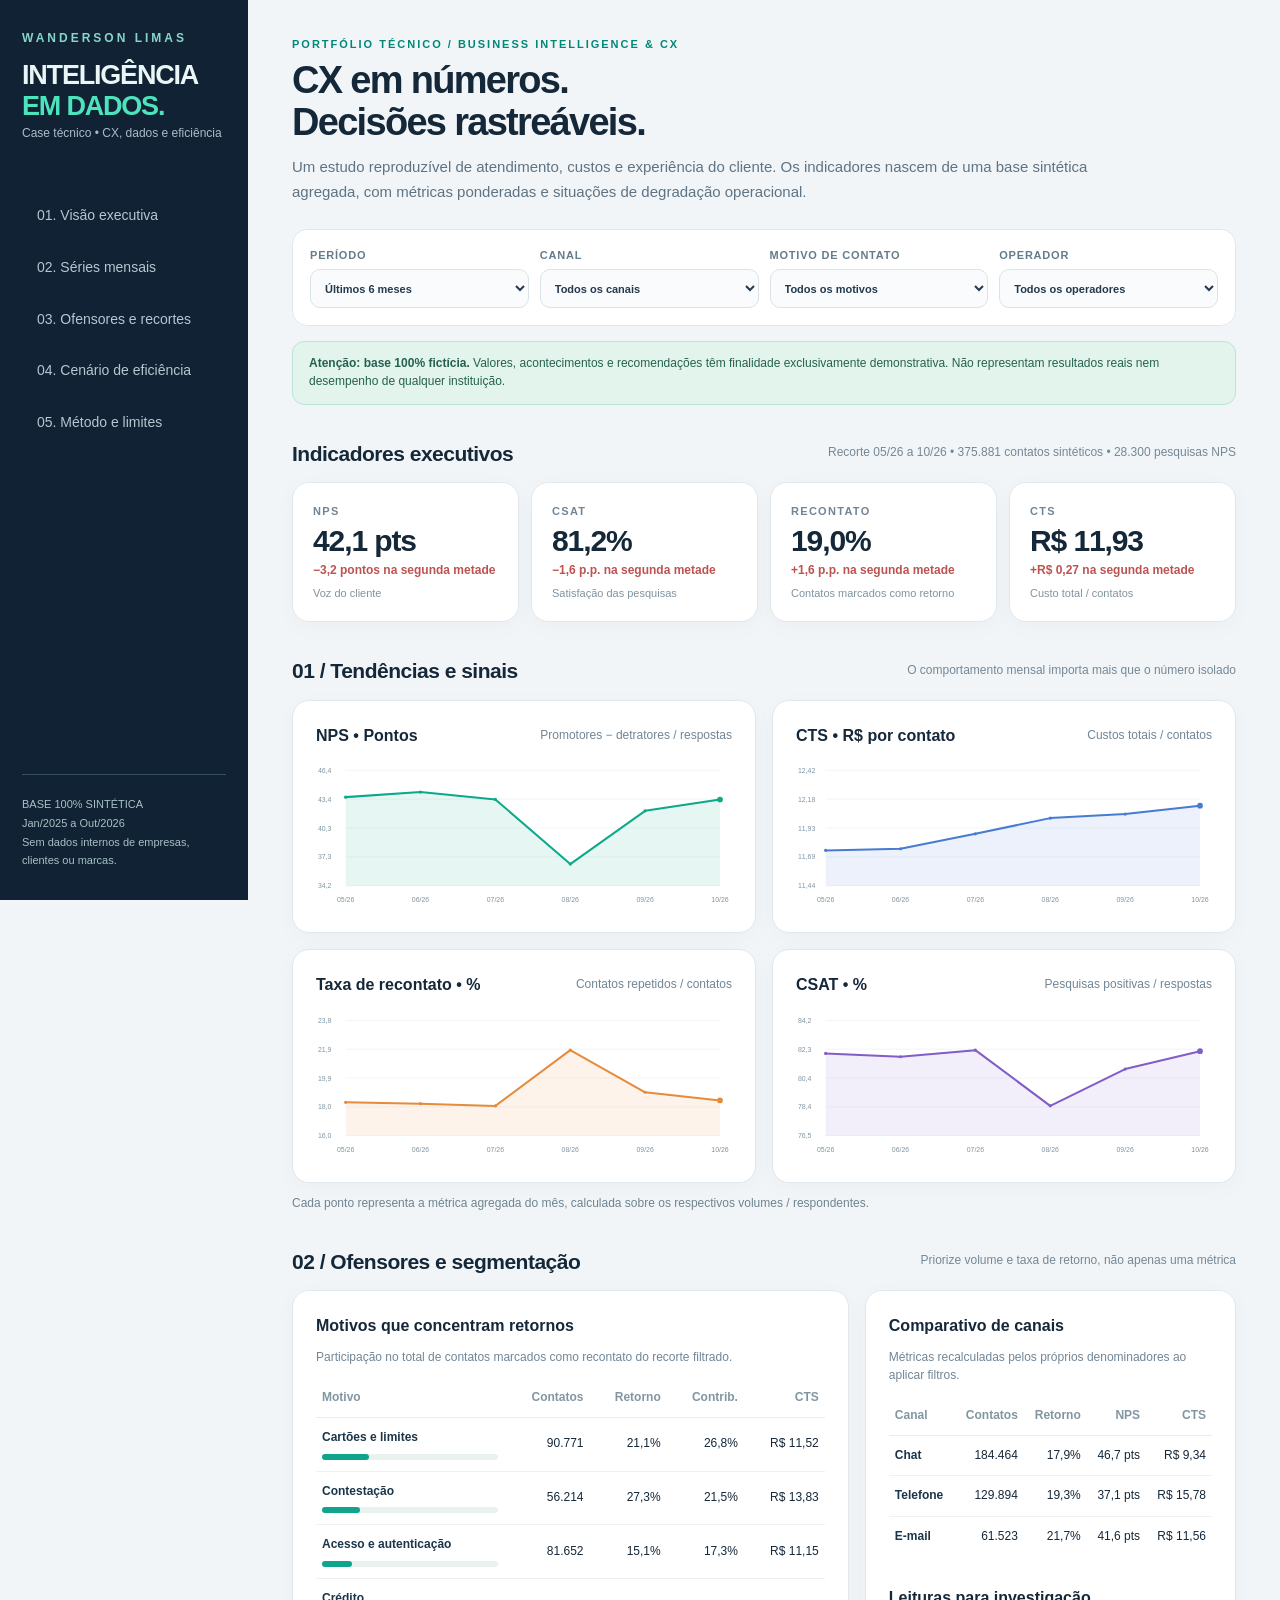
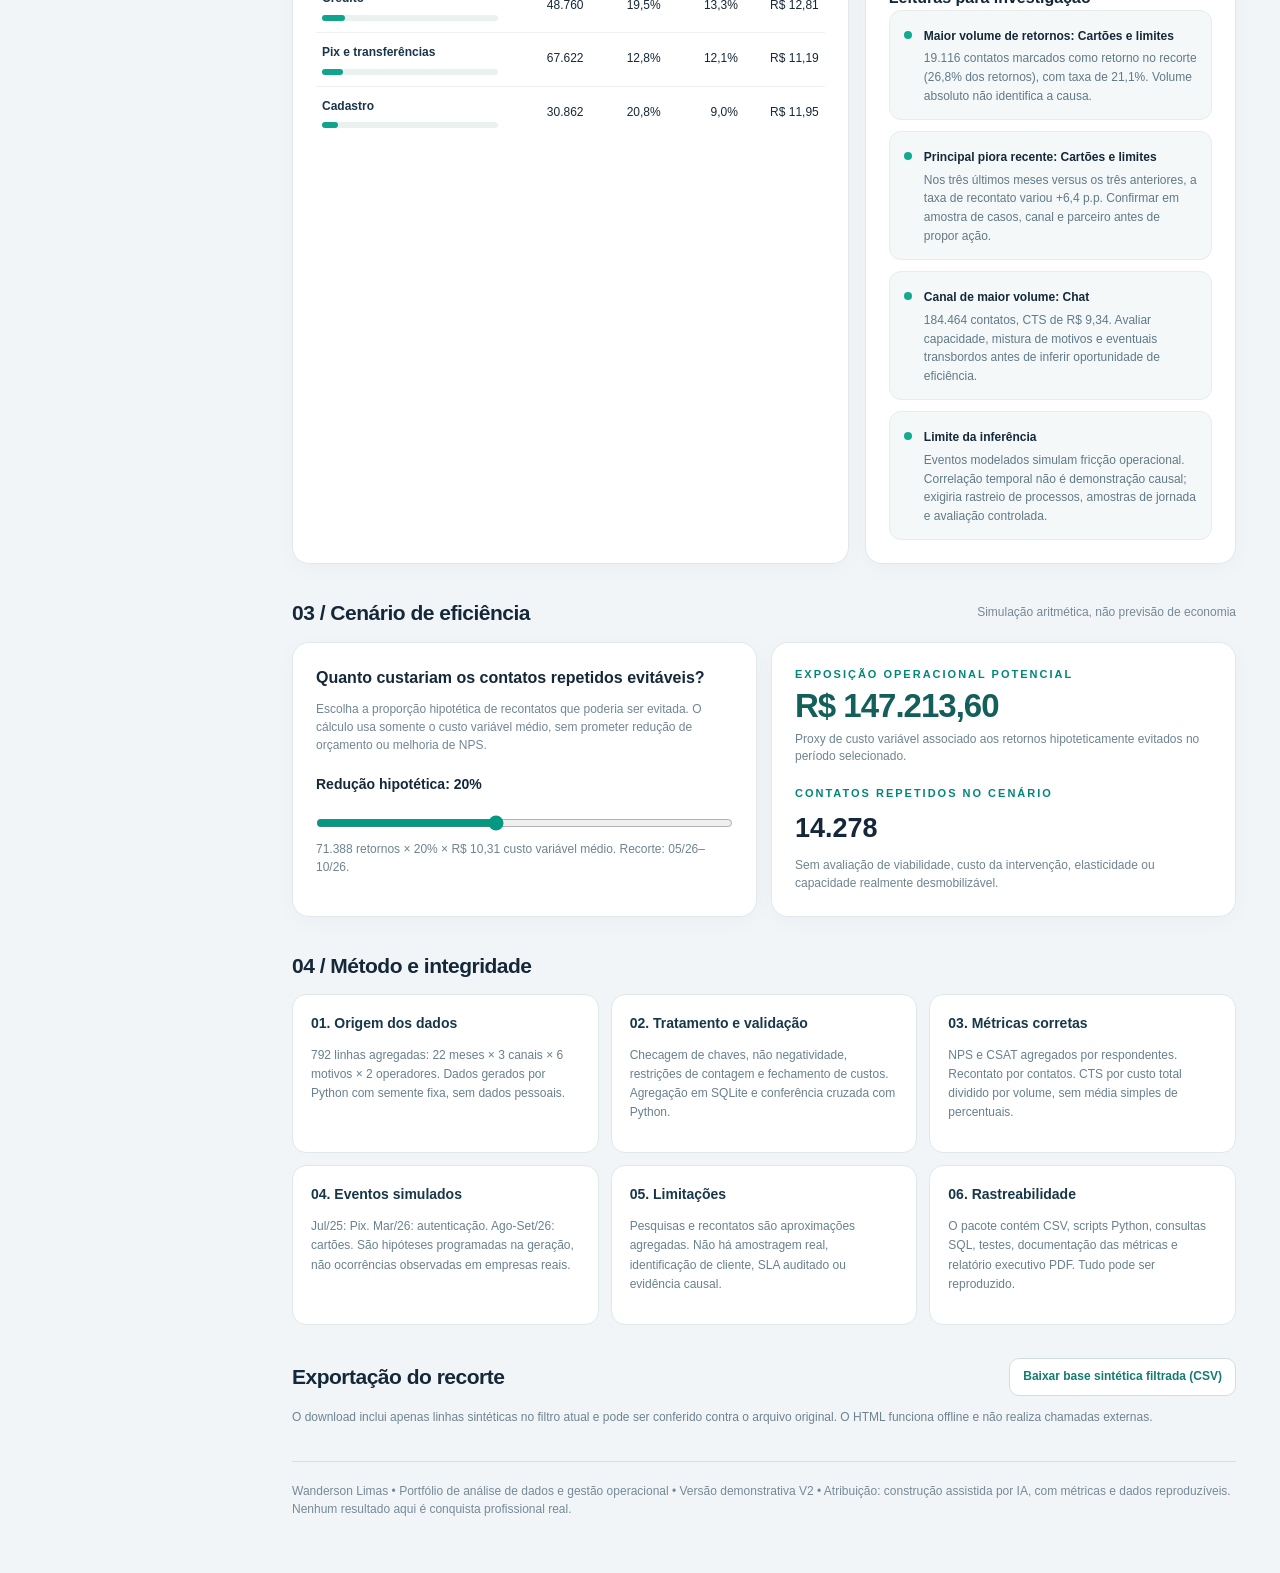
==== commit 68524615: "Refina cabeçalho minimalista: remove selo redundante do dashboard" ====
--- a/entregaveis/Dashboard_CX_Case_Tecnico_V2.html
+++ b/entregaveis/Dashboard_CX_Case_Tecnico_V2.html
@@ -1,4 +1,4 @@
-<!DOCTYPE html><html lang="pt-BR"><head><meta charset="UTF-8"><meta name="viewport" content="width=device-width,initial-scale=1"><title>CX & Eficiência | Case técnico demonstrativo</title><style>*{box-sizing:border-box}html{scroll-behavior:smooth}body{margin:0;background:#f2f5f7;color:#152839;font:14px/1.48 Inter,-apple-system,BlinkMacSystemFont,'Segoe UI',Arial,sans-serif}button,select,input{font:inherit}button{cursor:pointer}.layout{display:flex;min-height:100vh}.side{width:248px;min-width:248px;position:sticky;top:0;height:100vh;background:#102233;color:#eaf5f6;padding:30px 22px;display:flex;flex-direction:column}.brand{font-size:12px;letter-spacing:3px;font-weight:850;color:#86d6ca}.brandtitle{margin:12px 0 3px;font-size:27px;line-height:1.14;letter-spacing:-1.2px;font-weight:850}.brandtitle strong{color:#4de3bd}.sidetag{font-size:12px;line-height:1.5;color:#a9bdc9}.side nav{margin-top:45px}.side a{display:block;color:#b5c7d1;padding:13px 15px;text-decoration:none;border-radius:12px;margin:5px 0}.side a:hover,.side a:focus{background:#244756;color:white}.side small{margin-top:auto;color:#a7c1c6;font-size:11px;line-height:1.7;border-top:1px solid #37515b;padding-top:20px}.main{padding:36px 44px 54px;width:calc(100% - 248px);max-width:1600px;margin:auto}.eyebrow{font-size:11px;letter-spacing:2px;color:#008779;font-weight:900;text-transform:uppercase}.headline{font-size:38px;letter-spacing:-1.7px;line-height:1.1;margin:8px 0 10px}.sub{font-size:15px;color:#5e7383;max-width:850px;line-height:1.7}.tag{display:inline-block;padding:8px 12px;border-radius:20px;background:#dbeee9;color:#0c6c5a;font-weight:750;font-size:11px}.toprow{display:flex;justify-content:space-between;align-items:flex-start;gap:22px}.filterbar{display:grid;grid-template-columns:repeat(4,minmax(145px,1fr));gap:11px;padding:17px;background:white;border:1px solid #e0e8ee;border-radius:15px;margin:24px 0 15px}.filterbar label{font-size:11px;font-weight:800;color:#637d8c;text-transform:uppercase;letter-spacing:.8px}.filterbar select{width:100%;display:block;border:1px solid #d9e4e7;background:#f9fbfc;border-radius:10px;margin-top:6px;height:39px;padding:0 10px;color:#24394c}.notice{padding:13px 16px;background:#e3f4ed;border:1px solid #bae4d5;color:#24624f;border-radius:12px;font-size:12px;margin-bottom:22px}.sectionhead{display:flex;align-items:center;justify-content:space-between;gap:20px;margin:33px 0 13px}.sectionhead h2{font-size:21px;letter-spacing:-.5px;margin:0}.hint{font-size:12px;color:#748897}.kpis{display:grid;grid-template-columns:repeat(4,minmax(0,1fr));gap:12px}.kpi,.card{background:white;border:1px solid #e0e8ee;border-radius:17px;box-shadow:0 5px 24px #15364f07}.kpi{padding:20px}.kpi .name{font-size:11px;letter-spacing:1.3px;color:#718596;text-transform:uppercase;font-weight:900}.kpi .val{font-size:30px;font-weight:850;line-height:1.45;letter-spacing:-1.1px}.kpi .delta{font-size:12px;font-weight:750}.kpi .detail{color:#8193a0;font-size:11px;margin-top:5px}.neutral{color:#516b78}.good{color:#008f72}.bad{color:#bd5350}.charts{display:grid;grid-template-columns:1fr 1fr;gap:16px}.card{padding:23px}.chartHead{display:flex;justify-content:space-between;align-items:center}.chartHead h3,.card h3{font-size:16px;margin:0}.small{font-size:12px;color:#718696}.svgchart{width:100%;height:auto;display:block;margin-top:12px}.axes{font-size:11px;fill:#7f95a3}.gridline{stroke:#e9f0f2;stroke-width:1}.gridtwo{stroke:#bdd0d9;stroke-dasharray:3 4;stroke-width:1}.two{display:grid;grid-template-columns:1.2fr .8fr;gap:16px}.datatbl{width:100%;border-collapse:collapse;font-size:12px}.datatbl th{text-align:right;color:#8296a2;padding:10px 6px;border-bottom:1px solid #e8edef;white-space:nowrap}.datatbl td{text-align:right;border-bottom:1px solid #eef1f4;padding:11px 6px}.datatbl th:first-child,.datatbl td:first-child{text-align:left}.datatbl tr:last-child td{border-bottom:none}.datatbl td strong{color:#1a3549;font-size:12px}.barbg{height:6px;background:#eaf2f0;border-radius:8px;margin-top:7px;min-width:60px}.bar{height:6px;background:#10a48d;border-radius:8px}.insights{display:grid;gap:11px}.insight{display:flex;gap:12px;align-items:flex-start;padding:14px;background:#f4f8f8;border-radius:12px;border:1px solid #e5eded}.bullet{width:8px;height:8px;border-radius:50%;background:#13aa8d;flex:0 0 auto;margin-top:6px}.insight strong{font-size:12px}.insight p{margin:4px 0 0;font-size:12px;color:#617988;line-height:1.55}.scenario{display:grid;grid-template-columns:1fr 1fr;gap:14px}.bigmoney{font-size:33px;letter-spacing:-1px;font-weight:850;color:#135f5a}.scope{font-size:12px;color:#6e8491}.range{width:100%;accent-color:#049981;margin:20px 0 10px}.methods{display:grid;grid-template-columns:repeat(3,1fr);gap:12px}.method{background:white;border:1px solid #dce9e8;border-radius:14px;padding:18px}.method b{color:#183749}.method p{color:#68808f;font-size:12px;line-height:1.6}.foot{font-size:12px;color:#758a99;border-top:1px solid #d5e0e5;padding-top:21px;margin-top:35px}.download{border:1px solid #d1dfdc;background:#fff;border-radius:10px;padding:9px 13px;color:#157b70;font-weight:750;font-size:12px}.download:hover{background:#e8f5f0}@media(max-width:1140px){.side{width:210px;min-width:210px}.main{padding:25px;width:calc(100% - 210px)}.charts,.two{grid-template-columns:1fr}.kpi{padding:15px}.kpi .val{font-size:25px}}@media(max-width:720px){.layout{display:block}.side{width:auto;min-width:unset;height:auto;position:relative;padding:16px}.side nav,.side small,.sidetag{display:none}.brandtitle{font-size:22px;margin:6px 0}.main{width:100%;padding:20px 13px}.headline{font-size:30px}.toprow{display:block}.filterbar{grid-template-columns:repeat(2,minmax(0,1fr))}.kpis{grid-template-columns:repeat(2,minmax(0,1fr))}.methods,.scenario{grid-template-columns:1fr}.card{padding:16px}.datatbl{font-size:10px}.datatbl td strong{font-size:10px}.datatbl td,.datatbl th{padding:8px 3px}}</style></head><body><div class="layout"><aside class="side"><div class="brand">WANDERSON LIMAS</div><div class="brandtitle">INTELIGÊNCIA<br><strong>EM DADOS.</strong></div><div class="sidetag">Case técnico • CX, dados e eficiência</div><nav><a href="#visao">01. Visão executiva</a><a href="#tendencias">02. Séries mensais</a><a href="#ofensores">03. Ofensores e recortes</a><a href="#cenario">04. Cenário de eficiência</a><a href="#metodo">05. Método e limites</a></nav><small>BASE 100% SINTÉTICA<br>Jan/2025 a Out/2026<br>Sem dados internos de empresas, clientes ou marcas.</small></aside><main class="main"><header id="visao"><div class="toprow"><div><div class="eyebrow">Portfolio técnico / Business Intelligence & CX</div><h1 class="headline">CX em números.<br>Decisões rastreáveis.</h1><div class="sub">Um estudo reproduzível de atendimento, custos e experiência do cliente. Os indicadores nascem de uma base sintética agregada, com métricas ponderadas e situações de degradação operacional.</div></div><span class="tag">DADOS SINTÉTICOS • CASE V2</span></div><div class="filterbar"><label>Período<select id="periodo"><option value="6">Últimos 6 meses</option><option value="12">Últimos 12 meses</option><option value="2026">2026 até outubro</option><option value="2025">Ano de 2025</option><option value="all">Todo o período</option></select></label><label>Canal<select id="canal"><option value="Todos">Todos os canais</option></select></label><label>Motivo de contato<select id="motivo"><option value="Todos">Todos os motivos</option></select></label><label>Operador<select id="parceiro"><option value="Todos">Todos os operadores</option></select></label></div><div class="notice"><strong>Atenção: base 100% fictícia.</strong> Valores, acontecimentos e recomendações têm finalidade exclusivamente demonstrativa. Não representam resultados reais nem desempenho de qualquer instituição.</div><div class="sectionhead"><h2>Indicadores executivos</h2><span id="subtitlePeriod" class="hint"></span></div><div id="kpis" class="kpis"></div></header><section id="tendencias"><div class="sectionhead"><h2>01 / Tendências e sinais</h2><span class="hint">O comportamento mensal importa mais que o número isolado</span></div><div class="charts"><div class="card"><div class="chartHead"><h3>NPS • Pontos</h3><span class="small">Promotores − detratores / respostas</span></div><svg id="chartNps" class="svgchart" viewBox="0 0 660 238" role="img" aria-label="Evolução mensal do NPS"></svg></div><div class="card"><div class="chartHead"><h3>CTS • R$ por contato</h3><span class="small">Custos totais / contatos</span></div><svg id="chartCts" class="svgchart" viewBox="0 0 660 238" role="img" aria-label="Evolução mensal do custo por contato"></svg></div><div class="card"><div class="chartHead"><h3>Taxa de recontato • %</h3><span class="small">Contatos repetidos / contatos</span></div><svg id="chartRepeat" class="svgchart" viewBox="0 0 660 238" role="img" aria-label="Evolução mensal do recontato"></svg></div><div class="card"><div class="chartHead"><h3>CSAT • %</h3><span class="small">Pesquisas positivas / respostas</span></div><svg id="chartCsat" class="svgchart" viewBox="0 0 660 238" role="img" aria-label="Evolução mensal de satisfação"></svg></div></div><p class="scope" id="chartSub"></p></section><section id="ofensores"><div class="sectionhead"><h2>02 / Ofensores e segmentação</h2><span class="hint">Priorize volume e taxa de retorno, não apenas uma métrica</span></div><div class="two"><div class="card"><h3>Motivos que concentram retornos</h3><p class="small">Participação no total de contatos marcados como recontato do recorte filtrado.</p><div style="overflow:auto"><table class="datatbl"><thead><tr><th>Motivo</th><th>Contatos</th><th>Retorno</th><th>Contrib.</th><th>CTS</th></tr></thead><tbody id="motivosTable"></tbody></table></div></div><div class="card"><h3>Comparativo de canais</h3><p class="small">Métricas recalculadas pelos próprios denominadores ao aplicar filtros.</p><div style="overflow:auto"><table class="datatbl"><thead><tr><th>Canal</th><th>Contatos</th><th>Retorno</th><th>NPS</th><th>CTS</th></tr></thead><tbody id="canaisTable"></tbody></table></div><h3 style="margin-top:29px">Leituras para investigação</h3><div class="insights" id="insights"></div></div></div></section><section id="cenario"><div class="sectionhead"><h2>03 / Cenário de eficiência</h2><span class="hint">Simulação aritmética, não previsão de economia</span></div><div class="scenario"><div class="card"><h3>Quanto custariam os contatos repetidos evitáveis?</h3><p class="small">Escolha a proporção hipotética de recontatos que poderia ser evitada. O cálculo usa somente o custo variável médio, sem prometer redução de orçamento ou melhoria de NPS.</p><label style="display:block;font-weight:750;margin-top:20px">Redução hipotética: <span id="pctReducao">20%</span></label><input class="range" type="range" id="reducao" min="5" max="40" value="20" step="5" aria-label="Percentual hipotético de redução de recontatos"><div class="scope" id="scenarioBase"></div></div><div class="card"><div class="eyebrow">Exposição operacional potencial</div><div class="bigmoney" id="scenarioAmount"></div><div class="scope">Proxy de custo variável associado aos retornos hipoteticamente evitados no período selecionado.</div><div style="height:19px"></div><div class="eyebrow">Contatos repetidos no cenário</div><h2 style="font-size:27px;margin:8px 0" id="scenarioContacts"></h2><div class="scope">Sem avaliação de viabilidade, custo da intervenção, elasticidade ou capacidade realmente desmobilizável.</div></div></div></section><section id="metodo"><div class="sectionhead"><h2>04 / Método e integridade</h2></div><div class="methods"><div class="method"><b>01. Origem dos dados</b><p>792 linhas agregadas: 22 meses × 3 canais × 6 motivos × 2 operadores. Dados gerados por Python com semente fixa, sem dados pessoais.</p></div><div class="method"><b>02. Tratamento e validação</b><p>Checagem de chaves, não negatividade, restrições de contagem e fechamento de custos. Agregação em SQLite e conferência cruzada com Python.</p></div><div class="method"><b>03. Métricas corretas</b><p>NPS e CSAT agregados por respondentes. Recontato por contatos. CTS por custo total dividido por volume, sem média simples de percentuais.</p></div><div class="method"><b>04. Eventos simulados</b><p>Jul/25: Pix. Mar/26: autenticação. Ago-Set/26: cartões. São hipóteses programadas na geração, não ocorrências observadas em empresas reais.</p></div><div class="method"><b>05. Limitações</b><p>Pesquisas e recontatos são aproximações agregadas. Não há amostragem real, identificação de cliente, SLA auditado ou evidência causal.</p></div><div class="method"><b>06. Rastreabilidade</b><p>O pacote contém CSV, scripts Python, consultas SQL, testes, documentação das métricas e relatório executivo PDF. Tudo pode ser reproduzido.</p></div></div><div class="sectionhead"><h2>Exportação do recorte</h2><button id="exportBtn" class="download">Baixar base sintética filtrada (CSV)</button></div><p class="scope">O download inclui apenas linhas sintéticas no filtro atual e pode ser conferido contra o arquivo original. O HTML funciona offline e não realiza chamadas externas.</p></section><footer class="foot">Wanderson Limas • Portfólio de análise de dados e gestão operacional • Versão demonstrativa V2 • Atribuição: construção assistida por IA, com métricas e dados reproduzíveis. Nenhum resultado aqui é conquista profissional real.</footer></main></div><script>window.DATA_ROWS=[{"mes":"2025-01","canal":"Chat","motivo":"Acesso e autenticação","parceiro":"Operador A","contatos":3697,"contatos_repetidos":521,"nps_promotores":179,"nps_neutros":30,"nps_detratores":40,"csat_positivas":372,"csat_negativas":57,"custo_variavel_centavos":2440020,"custo_fixo_alocado_centavos":548433},{"mes":"2025-01","canal":"Chat","motivo":"Acesso e autenticação","parceiro":"Operador B","contatos":2974,"contatos_repetidos":484,"nps_promotores":136,"nps_neutros":26,"nps_detratores":32,"csat_positivas":277,"csat_negativas":57,"custo_variavel_centavos":2041354,"custo_fixo_alocado_centavos":441179},{"mes":"2025-01","canal":"Chat","motivo":"Cartões e limites","parceiro":"Operador A","contatos":3500,"contatos_repetidos":586,"nps_promotores":178,"nps_neutros":34,"nps_detratores":41,"csat_positivas":373,"csat_negativas":59,"custo_variavel_centavos":2310000,"custo_fixo_alocado_centavos":519209},{"mes":"2025-01","canal":"Chat","motivo":"Cartões e limites","parceiro":"Operador B","contatos":2775,"contatos_repetidos":481,"nps_promotores":147,"nps_neutros":26,"nps_detratores":37,"csat_positivas":247,"csat_negativas":54,"custo_variavel_centavos":1904760,"custo_fixo_alocado_centavos":411659},{"mes":"2025-01","canal":"Chat","motivo":"Pix e transferências","parceiro":"Operador A","contatos":2950,"contatos_repetidos":327,"nps_promotores":165,"nps_neutros":16,"nps_detratores":38,"csat_positivas":307,"csat_negativas":30,"custo_variavel_centavos":1947000,"custo_fixo_alocado_centavos":437619},{"mes":"2025-01","canal":"Chat","motivo":"Pix e transferências","parceiro":"Operador B","contatos":2479,"contatos_repetidos":314,"nps_promotores":139,"nps_neutros":11,"nps_detratores":33,"csat_positivas":256,"csat_negativas":36,"custo_variavel_centavos":1701586,"custo_fixo_alocado_centavos":367748},{"mes":"2025-01","canal":"Chat","motivo":"Contestação","parceiro":"Operador A","contatos":2367,"contatos_repetidos":639,"nps_promotores":86,"nps_neutros":12,"nps_detratores":53,"csat_positivas":217,"csat_negativas":78,"custo_variavel_centavos":1999642,"custo_fixo_alocado_centavos":351134},{"mes":"2025-01","canal":"Chat","motivo":"Contestação","parceiro":"Operador B","contatos":2126,"contatos_repetidos":591,"nps_promotores":77,"nps_neutros":13,"nps_detratores":46,"csat_positivas":179,"csat_negativas":76,"custo_variavel_centavos":1867887,"custo_fixo_alocado_centavos":315382},{"mes":"2025-01","canal":"Chat","motivo":"Crédito","parceiro":"Operador A","contatos":2204,"contatos_repetidos":425,"nps_promotores":109,"nps_neutros":27,"nps_detratores":31,"csat_positivas":214,"csat_negativas":41,"custo_variavel_centavos":1701929,"custo_fixo_alocado_centavos":326953},{"mes":"2025-01","canal":"Chat","motivo":"Crédito","parceiro":"Operador B","contatos":1872,"contatos_repetidos":364,"nps_promotores":94,"nps_neutros":19,"nps_detratores":30,"csat_positivas":174,"csat_negativas":48,"custo_variavel_centavos":1503381,"custo_fixo_alocado_centavos":277703},{"mes":"2025-01","canal":"Chat","motivo":"Cadastro","parceiro":"Operador A","contatos":1324,"contatos_repetidos":272,"nps_promotores":62,"nps_neutros":12,"nps_detratores":15,"csat_positivas":126,"csat_negativas":21,"custo_variavel_centavos":943747,"custo_fixo_alocado_centavos":196409},{"mes":"2025-01","canal":"Chat","motivo":"Cadastro","parceiro":"Operador B","contatos":1097,"contatos_repetidos":237,"nps_promotores":54,"nps_neutros":12,"nps_detratores":14,"csat_positivas":111,"csat_negativas":21,"custo_variavel_centavos":813219,"custo_fixo_alocado_centavos":162735},{"mes":"2025-01","canal":"Telefone","motivo":"Acesso e autenticação","parceiro":"Operador A","contatos":2517,"contatos_repetidos":396,"nps_promotores":133,"nps_neutros":32,"nps_detratores":42,"csat_positivas":239,"csat_negativas":43,"custo_variavel_centavos":3045570,"custo_fixo_alocado_centavos":373385},{"mes":"2025-01","canal":"Telefone","motivo":"Acesso e autenticação","parceiro":"Operador B","contatos":2044,"contatos_repetidos":328,"nps_promotores":130,"nps_neutros":29,"nps_detratores":41,"csat_positivas":177,"csat_negativas":37,"custo_variavel_centavos":2572170,"custo_fixo_alocado_centavos":303218},{"mes":"2025-01","canal":"Telefone","motivo":"Cartões e limites","parceiro":"Operador A","contatos":2267,"contatos_repetidos":409,"nps_promotores":115,"nps_neutros":34,"nps_detratores":39,"csat_positivas":209,"csat_negativas":45,"custo_variavel_centavos":2743070,"custo_fixo_alocado_centavos":336299},{"mes":"2025-01","canal":"Telefone","motivo":"Cartões e limites","parceiro":"Operador B","contatos":1977,"contatos_repetidos":396,"nps_promotores":109,"nps_neutros":33,"nps_detratores":37,"csat_positivas":169,"csat_negativas":43,"custo_variavel_centavos":2487857,"custo_fixo_alocado_centavos":293279},{"mes":"2025-01","canal":"Telefone","motivo":"Pix e transferências","parceiro":"Operador A","contatos":2131,"contatos_repetidos":293,"nps_promotores":130,"nps_neutros":25,"nps_detratores":36,"csat_positivas":191,"csat_negativas":26,"custo_variavel_centavos":2578510,"custo_fixo_alocado_centavos":316124},{"mes":"2025-01","canal":"Telefone","motivo":"Pix e transferências","parceiro":"Operador B","contatos":1753,"contatos_repetidos":239,"nps_promotores":116,"nps_neutros":19,"nps_detratores":33,"csat_positivas":171,"csat_negativas":31,"custo_variavel_centavos":2205975,"custo_fixo_alocado_centavos":260050},{"mes":"2025-01","canal":"Telefone","motivo":"Contestação","parceiro":"Operador A","contatos":1697,"contatos_repetidos":483,"nps_promotores":78,"nps_neutros":19,"nps_detratores":59,"csat_positivas":137,"csat_negativas":57,"custo_variavel_centavos":2628314,"custo_fixo_alocado_centavos":251742},{"mes":"2025-01","canal":"Telefone","motivo":"Contestação","parceiro":"Operador B","contatos":1484,"contatos_repetidos":422,"nps_promotores":67,"nps_neutros":16,"nps_detratores":54,"csat_positivas":106,"csat_negativas":53,"custo_variavel_centavos":2390356,"custo_fixo_alocado_centavos":220145},{"mes":"2025-01","canal":"Telefone","motivo":"Crédito","parceiro":"Operador A","contatos":1509,"contatos_repetidos":300,"nps_promotores":78,"nps_neutros":24,"nps_detratores":27,"csat_positivas":132,"csat_negativas":33,"custo_variavel_centavos":2136291,"custo_fixo_alocado_centavos":223853},{"mes":"2025-01","canal":"Telefone","motivo":"Crédito","parceiro":"Operador B","contatos":1300,"contatos_repetidos":286,"nps_promotores":65,"nps_neutros":20,"nps_detratores":24,"csat_positivas":101,"csat_negativas":30,"custo_variavel_centavos":1914026,"custo_fixo_alocado_centavos":192849},{"mes":"2025-01","canal":"Telefone","motivo":"Cadastro","parceiro":"Operador A","contatos":897,"contatos_repetidos":193,"nps_promotores":55,"nps_neutros":11,"nps_detratores":17,"csat_positivas":81,"csat_negativas":17,"custo_variavel_centavos":1172200,"custo_fixo_alocado_centavos":133066},{"mes":"2025-01","canal":"Telefone","motivo":"Cadastro","parceiro":"Operador B","contatos":816,"contatos_repetidos":179,"nps_promotores":45,"nps_neutros":12,"nps_detratores":15,"csat_positivas":77,"csat_negativas":20,"custo_variavel_centavos":1109003,"custo_fixo_alocado_centavos":121050},{"mes":"2025-01","canal":"E-mail","motivo":"Acesso e autenticação","parceiro":"Operador A","contatos":1192,"contatos_repetidos":222,"nps_promotores":51,"nps_neutros":13,"nps_detratores":13,"csat_positivas":122,"csat_negativas":21,"custo_variavel_centavos":1013200,"custo_fixo_alocado_centavos":176828},{"mes":"2025-01","canal":"E-mail","motivo":"Acesso e autenticação","parceiro":"Operador B","contatos":997,"contatos_repetidos":188,"nps_promotores":43,"nps_neutros":10,"nps_detratores":12,"csat_positivas":101,"csat_negativas":21,"custo_variavel_centavos":881348,"custo_fixo_alocado_centavos":147900},{"mes":"2025-01","canal":"E-mail","motivo":"Cartões e limites","parceiro":"Operador A","contatos":1080,"contatos_repetidos":223,"nps_promotores":40,"nps_neutros":12,"nps_detratores":12,"csat_positivas":124,"csat_negativas":24,"custo_variavel_centavos":918000,"custo_fixo_alocado_centavos":160213},{"mes":"2025-01","canal":"E-mail","motivo":"Cartões e limites","parceiro":"Operador B","contatos":940,"contatos_repetidos":208,"nps_promotores":33,"nps_neutros":9,"nps_detratores":10,"csat_positivas":96,"csat_negativas":24,"custo_variavel_centavos":830960,"custo_fixo_alocado_centavos":139445},{"mes":"2025-01","canal":"E-mail","motivo":"Pix e transferências","parceiro":"Operador A","contatos":944,"contatos_repetidos":150,"nps_promotores":40,"nps_neutros":6,"nps_detratores":11,"csat_positivas":110,"csat_negativas":11,"custo_variavel_centavos":802400,"custo_fixo_alocado_centavos":140038},{"mes":"2025-01","canal":"E-mail","motivo":"Pix e transferências","parceiro":"Operador B","contatos":788,"contatos_repetidos":139,"nps_promotores":35,"nps_neutros":5,"nps_detratores":8,"csat_positivas":94,"csat_negativas":14,"custo_variavel_centavos":696592,"custo_fixo_alocado_centavos":116896},{"mes":"2025-01","canal":"E-mail","motivo":"Contestação","parceiro":"Operador A","contatos":821,"contatos_repetidos":242,"nps_promotores":26,"nps_neutros":3,"nps_detratores":20,"csat_positivas":76,"csat_negativas":30,"custo_variavel_centavos":893248,"custo_fixo_alocado_centavos":121792},{"mes":"2025-01","canal":"E-mail","motivo":"Contestação","parceiro":"Operador B","contatos":709,"contatos_repetidos":221,"nps_promotores":21,"nps_neutros":5,"nps_detratores":14,"csat_positivas":69,"csat_negativas":29,"custo_variavel_centavos":802248,"custo_fixo_alocado_centavos":105177},{"mes":"2025-01","canal":"E-mail","motivo":"Crédito","parceiro":"Operador A","contatos":705,"contatos_repetidos":156,"nps_promotores":27,"nps_neutros":7,"nps_detratores":9,"csat_positivas":68,"csat_negativas":16,"custo_variavel_centavos":701122,"custo_fixo_alocado_centavos":104584},{"mes":"2025-01","canal":"E-mail","motivo":"Crédito","parceiro":"Operador B","contatos":582,"contatos_repetidos":135,"nps_promotores":21,"nps_neutros":5,"nps_detratores":7,"csat_positivas":63,"csat_negativas":17,"custo_variavel_centavos":601951,"custo_fixo_alocado_centavos":86337},{"mes":"2025-01","canal":"E-mail","motivo":"Cadastro","parceiro":"Operador A","contatos":437,"contatos_repetidos":105,"nps_promotores":18,"nps_neutros":5,"nps_detratores":5,"csat_positivas":42,"csat_negativas":10,"custo_variavel_centavos":401166,"custo_fixo_alocado_centavos":64827},{"mes":"2025-01","canal":"E-mail","motivo":"Cadastro","parceiro":"Operador B","contatos":369,"contatos_repetidos":94,"nps_promotores":14,"nps_neutros":4,"nps_detratores":4,"csat_positivas":37,"csat_negativas":9,"custo_variavel_centavos":352292,"custo_fixo_alocado_centavos":54740},{"mes":"2025-02","canal":"Chat","motivo":"Acesso e autenticação","parceiro":"Operador A","contatos":3424,"contatos_repetidos":501,"nps_promotores":168,"nps_neutros":28,"nps_detratores":43,"csat_positivas":323,"csat_negativas":44,"custo_variavel_centavos":2267749,"custo_fixo_alocado_centavos":549943},{"mes":"2025-02","canal":"Chat","motivo":"Acesso e autenticação","parceiro":"Operador B","contatos":2706,"contatos_repetidos":410,"nps_promotores":139,"nps_neutros":25,"nps_detratores":35,"csat_positivas":273,"csat_negativas":48,"custo_variavel_centavos":1863899,"custo_fixo_alocado_centavos":434622},{"mes":"2025-02","canal":"Chat","motivo":"Cartões e limites","parceiro":"Operador A","contatos":3193,"contatos_repetidos":537,"nps_promotores":160,"nps_neutros":31,"nps_detratores":41,"csat_positivas":297,"csat_negativas":44,"custo_variavel_centavos":2114756,"custo_fixo_alocado_centavos":512841},{"mes":"2025-02","canal":"Chat","motivo":"Cartões e limites","parceiro":"Operador B","contatos":2730,"contatos_repetidos":494,"nps_promotores":137,"nps_neutros":26,"nps_detratores":34,"csat_positivas":272,"csat_negativas":58,"custo_variavel_centavos":1880431,"custo_fixo_alocado_centavos":438476},{"mes":"2025-02","canal":"Chat","motivo":"Pix e transferências","parceiro":"Operador A","contatos":2685,"contatos_repetidos":332,"nps_promotores":154,"nps_neutros":10,"nps_detratores":39,"csat_positivas":260,"csat_negativas":26,"custo_variavel_centavos":1778302,"custo_fixo_alocado_centavos":431249},{"mes":"2025-02","canal":"Chat","motivo":"Pix e transferências","parceiro":"Operador B","contatos":2220,"contatos_repetidos":280,"nps_promotores":126,"nps_neutros":14,"nps_detratores":29,"csat_positivas":243,"csat_negativas":29,"custo_variavel_centavos":1529141,"custo_fixo_alocado_centavos":356563},{"mes":"2025-02","canal":"Chat","motivo":"Contestação","parceiro":"Operador A","contatos":2301,"contatos_repetidos":609,"nps_promotores":84,"nps_neutros":11,"nps_detratores":53,"csat_positivas":205,"csat_negativas":74,"custo_variavel_centavos":1950688,"custo_fixo_alocado_centavos":369573},{"mes":"2025-02","canal":"Chat","motivo":"Contestação","parceiro":"Operador B","contatos":1983,"contatos_repetidos":563,"nps_promotores":80,"nps_neutros":9,"nps_detratores":50,"csat_positivas":165,"csat_negativas":73,"custo_variavel_centavos":1748346,"custo_fixo_alocado_centavos":318498},{"mes":"2025-02","canal":"Chat","motivo":"Crédito","parceiro":"Operador A","contatos":1890,"contatos_repetidos":372,"nps_promotores":96,"nps_neutros":22,"nps_detratores":25,"csat_positivas":177,"csat_negativas":31,"custo_variavel_centavos":1464566,"custo_fixo_alocado_centavos":303561},{"mes":"2025-02","canal":"Chat","motivo":"Crédito","parceiro":"Operador B","contatos":1723,"contatos_repetidos":342,"nps_promotores":79,"nps_neutros":13,"nps_detratores":24,"csat_positivas":157,"csat_negativas":34,"custo_variavel_centavos":1388564,"custo_fixo_alocado_centavos":276738},{"mes":"2025-02","canal":"Chat","motivo":"Cadastro","parceiro":"Operador A","contatos":1207,"contatos_repetidos":246,"nps_promotores":59,"nps_neutros":11,"nps_detratores":14,"csat_positivas":120,"csat_negativas":21,"custo_variavel_centavos":863361,"custo_fixo_alocado_centavos":193861},{"mes":"2025-02","canal":"Chat","motivo":"Cadastro","parceiro":"Operador B","contatos":1016,"contatos_repetidos":217,"nps_promotores":53,"nps_neutros":8,"nps_detratores":13,"csat_positivas":103,"csat_negativas":24,"custo_variavel_centavos":755809,"custo_fixo_alocado_centavos":163184},{"mes":"2025-02","canal":"Telefone","motivo":"Acesso e autenticação","parceiro":"Operador A","contatos":2376,"contatos_repetidos":382,"nps_promotores":131,"nps_neutros":27,"nps_detratores":47,"csat_positivas":214,"csat_negativas":41,"custo_variavel_centavos":2885022,"custo_fixo_alocado_centavos":381619},{"mes":"2025-02","canal":"Telefone","motivo":"Acesso e autenticação","parceiro":"Operador B","contatos":1905,"contatos_repetidos":321,"nps_promotores":113,"nps_neutros":24,"nps_detratores":36,"csat_positivas":173,"csat_negativas":37,"custo_variavel_centavos":2405642,"custo_fixo_alocado_centavos":305970},{"mes":"2025-02","canal":"Telefone","motivo":"Cartões e limites","parceiro":"Operador A","contatos":2249,"contatos_repetidos":397,"nps_promotores":120,"nps_neutros":36,"nps_detratores":40,"csat_positivas":223,"csat_negativas":43,"custo_variavel_centavos":2730815,"custo_fixo_alocado_centavos":361221},{"mes":"2025-02","canal":"Telefone","motivo":"Cartões e limites","parceiro":"Operador B","contatos":1885,"contatos_repetidos":353,"nps_promotores":103,"nps_neutros":32,"nps_detratores":30,"csat_positivas":154,"csat_negativas":37,"custo_variavel_centavos":2380386,"custo_fixo_alocado_centavos":302758},{"mes":"2025-02","canal":"Telefone","motivo":"Pix e transferências","parceiro":"Operador A","contatos":1923,"contatos_repetidos":256,"nps_promotores":127,"nps_neutros":20,"nps_detratores":39,"csat_positivas":192,"csat_negativas":25,"custo_variavel_centavos":2334974,"custo_fixo_alocado_centavos":308861},{"mes":"2025-02","canal":"Telefone","motivo":"Pix e transferências","parceiro":"Operador B","contatos":1597,"contatos_repetidos":250,"nps_promotores":91,"nps_neutros":15,"nps_detratores":27,"csat_positivas":144,"csat_negativas":26,"custo_variavel_centavos":2016699,"custo_fixo_alocado_centavos":256501},{"mes":"2025-02","canal":"Telefone","motivo":"Contestação","parceiro":"Operador A","contatos":1680,"contatos_repetidos":473,"nps_promotores":74,"nps_neutros":16,"nps_detratores":57,"csat_positivas":123,"csat_negativas":54,"custo_variavel_centavos":2611091,"custo_fixo_alocado_centavos":269832},{"mes":"2025-02","canal":"Telefone","motivo":"Contestação","parceiro":"Operador B","contatos":1305,"contatos_repetidos":384,"nps_promotores":56,"nps_neutros":14,"nps_detratores":45,"csat_positivas":90,"csat_negativas":43,"custo_variavel_centavos":2109388,"custo_fixo_alocado_centavos":209601},{"mes":"2025-02","canal":"Telefone","motivo":"Crédito","parceiro":"Operador A","contatos":1324,"contatos_repetidos":257,"nps_promotores":75,"nps_neutros":23,"nps_detratores":29,"csat_positivas":113,"csat_negativas":29,"custo_variavel_centavos":1880947,"custo_fixo_alocado_centavos":212653},{"mes":"2025-02","canal":"Telefone","motivo":"Crédito","parceiro":"Operador B","contatos":1209,"contatos_repetidos":255,"nps_promotores":62,"nps_neutros":17,"nps_detratores":21,"csat_positivas":100,"csat_negativas":28,"custo_variavel_centavos":1786275,"custo_fixo_alocado_centavos":194182},{"mes":"2025-02","canal":"Telefone","motivo":"Cadastro","parceiro":"Operador A","contatos":857,"contatos_repetidos":180,"nps_promotores":50,"nps_neutros":14,"nps_detratores":17,"csat_positivas":82,"csat_negativas":17,"custo_variavel_centavos":1123847,"custo_fixo_alocado_centavos":137646},{"mes":"2025-02","canal":"Telefone","motivo":"Cadastro","parceiro":"Operador B","contatos":727,"contatos_repetidos":166,"nps_promotores":40,"nps_neutros":13,"nps_detratores":13,"csat_positivas":64,"csat_negativas":16,"custo_variavel_centavos":991504,"custo_fixo_alocado_centavos":116766},{"mes":"2025-02","canal":"E-mail","motivo":"Acesso e autenticação","parceiro":"Operador A","contatos":1071,"contatos_repetidos":198,"nps_promotores":45,"nps_neutros":9,"nps_detratores":12,"csat_positivas":110,"csat_negativas":20,"custo_variavel_centavos":913536,"custo_fixo_alocado_centavos":172018},{"mes":"2025-02","canal":"E-mail","motivo":"Acesso e autenticação","parceiro":"Operador B","contatos":919,"contatos_repetidos":186,"nps_promotores":37,"nps_neutros":8,"nps_detratores":10,"csat_positivas":96,"csat_negativas":24,"custo_variavel_centavos":815239,"custo_fixo_alocado_centavos":147604},{"mes":"2025-02","canal":"E-mail","motivo":"Cartões e limites","parceiro":"Operador A","contatos":1071,"contatos_repetidos":224,"nps_promotores":42,"nps_neutros":10,"nps_detratores":13,"csat_positivas":106,"csat_negativas":23,"custo_variavel_centavos":913536,"custo_fixo_alocado_centavos":172018},{"mes":"2025-02","canal":"E-mail","motivo":"Cartões e limites","parceiro":"Operador B","contatos":892,"contatos_repetidos":192,"nps_promotores":35,"nps_neutros":10,"nps_detratores":11,"csat_positivas":97,"csat_negativas":22,"custo_variavel_centavos":791288,"custo_fixo_alocado_centavos":143268},{"mes":"2025-02","canal":"E-mail","motivo":"Pix e transferências","parceiro":"Operador A","contatos":947,"contatos_repetidos":147,"nps_promotores":41,"nps_neutros":7,"nps_detratores":10,"csat_positivas":115,"csat_negativas":13,"custo_variavel_centavos":807767,"custo_fixo_alocado_centavos":152102},{"mes":"2025-02","canal":"E-mail","motivo":"Pix e transferências","parceiro":"Operador B","contatos":798,"contatos_repetidos":136,"nps_promotores":37,"nps_neutros":3,"nps_detratores":10,"csat_positivas":89,"csat_negativas":13,"custo_variavel_centavos":707901,"custo_fixo_alocado_centavos":128170},{"mes":"2025-02","canal":"E-mail","motivo":"Contestação","parceiro":"Operador A","contatos":783,"contatos_repetidos":243,"nps_promotores":24,"nps_neutros":6,"nps_detratores":17,"csat_positivas":73,"csat_negativas":30,"custo_variavel_centavos":854886,"custo_fixo_alocado_centavos":125761},{"mes":"2025-02","canal":"E-mail","motivo":"Contestação","parceiro":"Operador B","contatos":637,"contatos_repetidos":201,"nps_promotores":21,"nps_neutros":5,"nps_detratores":14,"csat_positivas":52,"csat_negativas":25,"custo_variavel_centavos":723301,"custo_fixo_alocado_centavos":102311},{"mes":"2025-02","canal":"E-mail","motivo":"Crédito","parceiro":"Operador A","contatos":663,"contatos_repetidos":146,"nps_promotores":27,"nps_neutros":6,"nps_detratores":9,"csat_positivas":67,"csat_negativas":14,"custo_variavel_centavos":661661,"custo_fixo_alocado_centavos":106487},{"mes":"2025-02","canal":"E-mail","motivo":"Crédito","parceiro":"Operador B","contatos":552,"contatos_repetidos":131,"nps_promotores":21,"nps_neutros":4,"nps_detratores":8,"csat_positivas":51,"csat_negativas":16,"custo_variavel_centavos":572921,"custo_fixo_alocado_centavos":88659},{"mes":"2025-02","canal":"E-mail","motivo":"Cadastro","parceiro":"Operador A","contatos":429,"contatos_repetidos":99,"nps_promotores":15,"nps_neutros":4,"nps_detratores":5,"csat_positivas":45,"csat_negativas":9,"custo_variavel_centavos":395200,"custo_fixo_alocado_centavos":68903},{"mes":"2025-02","canal":"E-mail","motivo":"Cadastro","parceiro":"Operador B","contatos":361,"contatos_repetidos":92,"nps_promotores":15,"nps_neutros":4,"nps_detratores":4,"csat_positivas":36,"csat_negativas":8,"custo_variavel_centavos":345860,"custo_fixo_alocado_centavos":57980},{"mes":"2025-03","canal":"Chat","motivo":"Acesso e autenticação","parceiro":"Operador A","contatos":3282,"contatos_repetidos":465,"nps_promotores":156,"nps_neutros":25,"nps_detratores":40,"csat_positivas":333,"csat_negativas":51,"custo_variavel_centavos":2181283,"custo_fixo_alocado_centavos":513805},{"mes":"2025-03","canal":"Chat","motivo":"Acesso e autenticação","parceiro":"Operador B","contatos":3033,"contatos_repetidos":474,"nps_promotores":148,"nps_neutros":25,"nps_detratores":35,"csat_positivas":321,"csat_negativas":54,"custo_variavel_centavos":2096424,"custo_fixo_alocado_centavos":474824},{"mes":"2025-03","canal":"Chat","motivo":"Cartões e limites","parceiro":"Operador A","contatos":3170,"contatos_repetidos":499,"nps_promotores":149,"nps_neutros":28,"nps_detratores":35,"csat_positivas":289,"csat_negativas":47,"custo_variavel_centavos":2106845,"custo_fixo_alocado_centavos":496271},{"mes":"2025-03","canal":"Chat","motivo":"Cartões e limites","parceiro":"Operador B","contatos":2872,"contatos_repetidos":531,"nps_promotores":133,"nps_neutros":26,"nps_detratores":36,"csat_positivas":264,"csat_negativas":51,"custo_variavel_centavos":1985140,"custo_fixo_alocado_centavos":449619},{"mes":"2025-03","canal":"Chat","motivo":"Pix e transferências","parceiro":"Operador A","contatos":2752,"contatos_repetidos":309,"nps_promotores":136,"nps_neutros":12,"nps_detratores":32,"csat_positivas":271,"csat_negativas":29,"custo_variavel_centavos":1829034,"custo_fixo_alocado_centavos":430832},{"mes":"2025-03","canal":"Chat","motivo":"Pix e transferências","parceiro":"Operador B","contatos":2376,"contatos_repetidos":319,"nps_promotores":132,"nps_neutros":10,"nps_detratores":31,"csat_positivas":224,"csat_negativas":30,"custo_variavel_centavos":1642303,"custo_fixo_alocado_centavos":371969},{"mes":"2025-03","canal":"Chat","motivo":"Contestação","parceiro":"Operador A","contatos":2324,"contatos_repetidos":620,"nps_promotores":94,"nps_neutros":16,"nps_detratores":60,"csat_positivas":185,"csat_negativas":68,"custo_variavel_centavos":1977058,"custo_fixo_alocado_centavos":363828},{"mes":"2025-03","canal":"Chat","motivo":"Contestação","parceiro":"Operador B","contatos":2104,"contatos_repetidos":588,"nps_promotores":87,"nps_neutros":10,"nps_detratores":56,"csat_positivas":183,"csat_negativas":76,"custo_variavel_centavos":1861497,"custo_fixo_alocado_centavos":329386},{"mes":"2025-03","canal":"Chat","motivo":"Crédito","parceiro":"Operador A","contatos":1953,"contatos_repetidos":384,"nps_promotores":100,"nps_neutros":21,"nps_detratores":27,"csat_positivas":191,"csat_negativas":39,"custo_variavel_centavos":1518663,"custo_fixo_alocado_centavos":305747},{"mes":"2025-03","canal":"Chat","motivo":"Crédito","parceiro":"Operador B","contatos":1790,"contatos_repetidos":368,"nps_promotores":85,"nps_neutros":18,"nps_detratores":27,"csat_positivas":157,"csat_negativas":36,"custo_variavel_centavos":1447590,"custo_fixo_alocado_centavos":280229},{"mes":"2025-03","canal":"Chat","motivo":"Cadastro","parceiro":"Operador A","contatos":1262,"contatos_repetidos":248,"nps_promotores":61,"nps_neutros":8,"nps_detratores":17,"csat_positivas":130,"csat_negativas":21,"custo_variavel_centavos":905850,"custo_fixo_alocado_centavos":197569},{"mes":"2025-03","canal":"Chat","motivo":"Cadastro","parceiro":"Operador B","contatos":1082,"contatos_repetidos":241,"nps_promotores":56,"nps_neutros":11,"nps_detratores":14,"csat_positivas":107,"csat_negativas":26,"custo_variavel_centavos":807714,"custo_fixo_alocado_centavos":169390},{"mes":"2025-03","canal":"Telefone","motivo":"Acesso e autenticação","parceiro":"Operador A","contatos":2374,"contatos_repetidos":363,"nps_promotores":155,"nps_neutros":30,"nps_detratores":45,"csat_positivas":226,"csat_negativas":44,"custo_variavel_centavos":2892648,"custo_fixo_alocado_centavos":371656},{"mes":"2025-03","canal":"Telefone","motivo":"Acesso e autenticação","parceiro":"Operador B","contatos":2072,"contatos_repetidos":345,"nps_promotores":128,"nps_neutros":35,"nps_detratores":40,"csat_positivas":182,"csat_negativas":39,"custo_variavel_centavos":2625657,"custo_fixo_alocado_centavos":324377},{"mes":"2025-03","canal":"Telefone","motivo":"Cartões e limites","parceiro":"Operador A","contatos":2289,"contatos_repetidos":414,"nps_promotores":120,"nps_neutros":34,"nps_detratores":35,"csat_positivas":191,"csat_negativas":43,"custo_variavel_centavos":2789078,"custo_fixo_alocado_centavos":358349},{"mes":"2025-03","canal":"Telefone","motivo":"Cartões e limites","parceiro":"Operador B","contatos":1975,"contatos_repetidos":356,"nps_promotores":112,"nps_neutros":30,"nps_detratores":36,"csat_positivas":186,"csat_negativas":48,"custo_variavel_centavos":2502737,"custo_fixo_alocado_centavos":309191},{"mes":"2025-03","canal":"Telefone","motivo":"Pix e transferências","parceiro":"Operador A","contatos":1961,"contatos_repetidos":249,"nps_promotores":127,"nps_neutros":16,"nps_detratores":37,"csat_positivas":199,"csat_negativas":26,"custo_variavel_centavos":2389420,"custo_fixo_alocado_centavos":306999},{"mes":"2025-03","canal":"Telefone","motivo":"Pix e transferências","parceiro":"Operador B","contatos":1713,"contatos_repetidos":256,"nps_promotores":113,"nps_neutros":20,"nps_detratores":33,"csat_positivas":161,"csat_negativas":28,"custo_variavel_centavos":2170729,"custo_fixo_alocado_centavos":268174},{"mes":"2025-03","canal":"Telefone","motivo":"Contestação","parceiro":"Operador A","contatos":1614,"contatos_repetidos":455,"nps_promotores":66,"nps_neutros":20,"nps_detratores":49,"csat_positivas":134,"csat_negativas":55,"custo_variavel_centavos":2517262,"custo_fixo_alocado_centavos":252676},{"mes":"2025-03","canal":"Telefone","motivo":"Contestação","parceiro":"Operador B","contatos":1353,"contatos_repetidos":398,"nps_promotores":58,"nps_neutros":14,"nps_detratores":45,"csat_positivas":105,"csat_negativas":46,"custo_variavel_centavos":2194603,"custo_fixo_alocado_centavos":211816},{"mes":"2025-03","canal":"Telefone","motivo":"Crédito","parceiro":"Operador A","contatos":1412,"contatos_repetidos":261,"nps_promotores":74,"nps_neutros":23,"nps_detratores":26,"csat_positivas":126,"csat_negativas":33,"custo_variavel_centavos":2012961,"custo_fixo_alocado_centavos":221052},{"mes":"2025-03","canal":"Telefone","motivo":"Crédito","parceiro":"Operador B","contatos":1220,"contatos_repetidos":260,"nps_promotores":70,"nps_neutros":20,"nps_detratores":28,"csat_positivas":103,"csat_negativas":33,"custo_variavel_centavos":1808814,"custo_fixo_alocado_centavos":190994},{"mes":"2025-03","canal":"Telefone","motivo":"Cadastro","parceiro":"Operador A","contatos":940,"contatos_repetidos":201,"nps_promotores":54,"nps_neutros":18,"nps_detratores":16,"csat_positivas":84,"csat_negativas":17,"custo_variavel_centavos":1236991,"custo_fixo_alocado_centavos":147159},{"mes":"2025-03","canal":"Telefone","motivo":"Cadastro","parceiro":"Operador B","contatos":738,"contatos_repetidos":167,"nps_promotores":38,"nps_neutros":11,"nps_detratores":12,"csat_positivas":66,"csat_negativas":15,"custo_variavel_centavos":1010016,"custo_fixo_alocado_centavos":115536},{"mes":"2025-03","canal":"E-mail","motivo":"Acesso e autenticação","parceiro":"Operador A","contatos":1143,"contatos_repetidos":210,"nps_promotores":48,"nps_neutros":10,"nps_detratores":13,"csat_positivas":129,"csat_negativas":20,"custo_variavel_centavos":978351,"custo_fixo_alocado_centavos":178939},{"mes":"2025-03","canal":"E-mail","motivo":"Acesso e autenticação","parceiro":"Operador B","contatos":976,"contatos_repetidos":189,"nps_promotores":41,"nps_neutros":9,"nps_detratores":11,"csat_positivas":107,"csat_negativas":25,"custo_variavel_centavos":868823,"custo_fixo_alocado_centavos":152795},{"mes":"2025-03","canal":"E-mail","motivo":"Cartões e limites","parceiro":"Operador A","contatos":1080,"contatos_repetidos":219,"nps_promotores":39,"nps_neutros":10,"nps_detratores":12,"csat_positivas":105,"csat_negativas":23,"custo_variavel_centavos":924426,"custo_fixo_alocado_centavos":169077},{"mes":"2025-03","canal":"E-mail","motivo":"Cartões e limites","parceiro":"Operador B","contatos":945,"contatos_repetidos":192,"nps_promotores":38,"nps_neutros":10,"nps_detratores":10,"csat_positivas":108,"csat_negativas":26,"custo_variavel_centavos":841228,"custo_fixo_alocado_centavos":147942},{"mes":"2025-03","canal":"E-mail","motivo":"Pix e transferências","parceiro":"Operador A","contatos":958,"contatos_repetidos":140,"nps_promotores":39,"nps_neutros":6,"nps_detratores":10,"csat_positivas":110,"csat_negativas":14,"custo_variavel_centavos":820000,"custo_fixo_alocado_centavos":149977},{"mes":"2025-03","canal":"E-mail","motivo":"Pix e transferências","parceiro":"Operador B","contatos":813,"contatos_repetidos":141,"nps_promotores":32,"nps_neutros":5,"nps_detratores":9,"csat_positivas":86,"csat_negativas":13,"custo_variavel_centavos":723723,"custo_fixo_alocado_centavos":127277},{"mes":"2025-03","canal":"E-mail","motivo":"Contestação","parceiro":"Operador A","contatos":792,"contatos_repetidos":238,"nps_promotores":25,"nps_neutros":5,"nps_detratores":17,"csat_positivas":68,"csat_negativas":30,"custo_variavel_centavos":867728,"custo_fixo_alocado_centavos":123990},{"mes":"2025-03","canal":"E-mail","motivo":"Contestação","parceiro":"Operador B","contatos":683,"contatos_repetidos":218,"nps_promotores":22,"nps_neutros":6,"nps_detratores":15,"csat_positivas":61,"csat_negativas":27,"custo_variavel_centavos":778238,"custo_fixo_alocado_centavos":106925},{"mes":"2025-03","canal":"E-mail","motivo":"Crédito","parceiro":"Operador A","contatos":678,"contatos_repetidos":155,"nps_promotores":27,"nps_neutros":8,"nps_detratores":9,"csat_positivas":66,"csat_negativas":16,"custo_variavel_centavos":678991,"custo_fixo_alocado_centavos":106143},{"mes":"2025-03","canal":"E-mail","motivo":"Crédito","parceiro":"Operador B","contatos":595,"contatos_repetidos":140,"nps_promotores":22,"nps_neutros":5,"nps_detratores":7,"csat_positivas":63,"csat_negativas":19,"custo_variavel_centavos":619704,"custo_fixo_alocado_centavos":93149},{"mes":"2025-03","canal":"E-mail","motivo":"Cadastro","parceiro":"Operador A","contatos":452,"contatos_repetidos":114,"nps_promotores":16,"nps_neutros":4,"nps_detratores":5,"csat_positivas":54,"csat_negativas":10,"custo_variavel_centavos":417841,"custo_fixo_alocado_centavos":70762},{"mes":"2025-03","canal":"E-mail","motivo":"Cadastro","parceiro":"Operador B","contatos":355,"contatos_repetidos":92,"nps_promotores":15,"nps_neutros":3,"nps_detratores":4,"csat_positivas":39,"csat_negativas":10,"custo_variavel_centavos":341298,"custo_fixo_alocado_centavos":55576},{"mes":"2025-04","canal":"Chat","motivo":"Acesso e autenticação","parceiro":"Operador A","contatos":3426,"contatos_repetidos":469,"nps_promotores":163,"nps_neutros":27,"nps_detratores":38,"csat_positivas":330,"csat_negativas":53,"custo_variavel_centavos":2284902,"custo_fixo_alocado_centavos":524588},{"mes":"2025-04","canal":"Chat","motivo":"Acesso e autenticação","parceiro":"Operador B","contatos":2997,"contatos_repetidos":468,"nps_promotores":145,"nps_neutros":30,"nps_detratores":34,"csat_positivas":295,"csat_negativas":56,"custo_variavel_centavos":2078741,"custo_fixo_alocado_centavos":458900},{"mes":"2025-04","canal":"Chat","motivo":"Cartões e limites","parceiro":"Operador A","contatos":3517,"contatos_repetidos":582,"nps_promotores":156,"nps_neutros":35,"nps_detratores":40,"csat_positivas":349,"csat_negativas":56,"custo_variavel_centavos":2345593,"custo_fixo_alocado_centavos":538522},{"mes":"2025-04","canal":"Chat","motivo":"Cartões e limites","parceiro":"Operador B","contatos":2826,"contatos_repetidos":487,"nps_promotores":139,"nps_neutros":25,"nps_detratores":37,"csat_positivas":256,"csat_negativas":62,"custo_variavel_centavos":1960134,"custo_fixo_alocado_centavos":432717},{"mes":"2025-04","canal":"Chat","motivo":"Pix e transferências","parceiro":"Operador A","contatos":2851,"contatos_repetidos":372,"nps_promotores":158,"nps_neutros":9,"nps_detratores":44,"csat_positivas":319,"csat_negativas":24,"custo_variavel_centavos":1901417,"custo_fixo_alocado_centavos":436545},{"mes":"2025-04","canal":"Chat","motivo":"Pix e transferências","parceiro":"Operador B","contatos":2472,"contatos_repetidos":329,"nps_promotores":119,"nps_neutros":14,"nps_detratores":26,"csat_positivas":263,"csat_negativas":32,"custo_variavel_centavos":1714597,"custo_fixo_alocado_centavos":378512},{"mes":"2025-04","canal":"Chat","motivo":"Contestação","parceiro":"Operador A","contatos":2303,"contatos_repetidos":634,"nps_promotores":87,"nps_neutros":13,"nps_detratores":57,"csat_positivas":206,"csat_negativas":74,"custo_variavel_centavos":1966003,"custo_fixo_alocado_centavos":352635},{"mes":"2025-04","canal":"Chat","motivo":"Contestação","parceiro":"Operador B","contatos":2020,"contatos_repetidos":554,"nps_promotores":75,"nps_neutros":11,"nps_detratores":47,"csat_positivas":157,"csat_negativas":64,"custo_variavel_centavos":1793391,"custo_fixo_alocado_centavos":309302},{"mes":"2025-04","canal":"Chat","motivo":"Crédito","parceiro":"Operador A","contatos":2183,"contatos_repetidos":412,"nps_promotores":95,"nps_neutros":17,"nps_detratores":28,"csat_positivas":216,"csat_negativas":43,"custo_variavel_centavos":1703413,"custo_fixo_alocado_centavos":334261},{"mes":"2025-04","canal":"Chat","motivo":"Crédito","parceiro":"Operador B","contatos":1798,"contatos_repetidos":372,"nps_promotores":89,"nps_neutros":19,"nps_detratores":28,"csat_positivas":170,"csat_negativas":41,"custo_variavel_centavos":1459114,"custo_fixo_alocado_centavos":275309},{"mes":"2025-04","canal":"Chat","motivo":"Cadastro","parceiro":"Operador A","contatos":1294,"contatos_repetidos":251,"nps_promotores":61,"nps_neutros":11,"nps_detratores":16,"csat_positivas":121,"csat_negativas":19,"custo_variavel_centavos":932048,"custo_fixo_alocado_centavos":198137},{"mes":"2025-04","canal":"Chat","motivo":"Cadastro","parceiro":"Operador B","contatos":1105,"contatos_repetidos":236,"nps_promotores":49,"nps_neutros":10,"nps_detratores":13,"csat_positivas":99,"csat_negativas":21,"custo_variavel_centavos":827751,"custo_fixo_alocado_centavos":169197},{"mes":"2025-04","canal":"Telefone","motivo":"Acesso e autenticação","parceiro":"Operador A","contatos":2517,"contatos_repetidos":380,"nps_promotores":148,"nps_neutros":36,"nps_detratores":46,"csat_positivas":233,"csat_negativas":44,"custo_variavel_centavos":3077548,"custo_fixo_alocado_centavos":385403},{"mes":"2025-04","canal":"Telefone","motivo":"Acesso e autenticação","parceiro":"Operador B","contatos":2001,"contatos_repetidos":325,"nps_promotores":110,"nps_neutros":24,"nps_detratores":34,"csat_positivas":168,"csat_negativas":42,"custo_variavel_centavos":2544498,"custo_fixo_alocado_centavos":306393},{"mes":"2025-04","canal":"Telefone","motivo":"Cartões e limites","parceiro":"Operador A","contatos":2401,"contatos_repetidos":413,"nps_promotores":130,"nps_neutros":35,"nps_detratores":41,"csat_positivas":197,"csat_negativas":47,"custo_variavel_centavos":2935715,"custo_fixo_alocado_centavos":367641},{"mes":"2025-04","canal":"Telefone","motivo":"Cartões e limites","parceiro":"Operador B","contatos":1975,"contatos_repetidos":381,"nps_promotores":115,"nps_neutros":33,"nps_detratores":31,"csat_positivas":187,"csat_negativas":42,"custo_variavel_centavos":2511436,"custo_fixo_alocado_centavos":302412},{"mes":"2025-04","canal":"Telefone","motivo":"Pix e transferências","parceiro":"Operador A","contatos":2118,"contatos_repetidos":288,"nps_promotores":130,"nps_neutros":17,"nps_detratores":42,"csat_positivas":200,"csat_negativas":25,"custo_variavel_centavos":2589689,"custo_fixo_alocado_centavos":324308},{"mes":"2025-04","canal":"Telefone","motivo":"Pix e transferências","parceiro":"Operador B","contatos":1763,"contatos_repetidos":247,"nps_promotores":105,"nps_neutros":17,"nps_detratores":30,"csat_positivas":175,"csat_negativas":29,"custo_variavel_centavos":2241854,"custo_fixo_alocado_centavos":269950},{"mes":"2025-04","canal":"Telefone","motivo":"Contestação","parceiro":"Operador A","contatos":1758,"contatos_repetidos":472,"nps_promotores":81,"nps_neutros":22,"nps_detratores":59,"csat_positivas":127,"csat_negativas":52,"custo_variavel_centavos":2751380,"custo_fixo_alocado_centavos":269185},{"mes":"2025-04","canal":"Telefone","motivo":"Contestação","parceiro":"Operador B","contatos":1487,"contatos_repetidos":437,"nps_promotores":62,"nps_neutros":16,"nps_detratores":48,"csat_positivas":104,"csat_negativas":47,"custo_variavel_centavos":2420338,"custo_fixo_alocado_centavos":227689},{"mes":"2025-04","canal":"Telefone","motivo":"Crédito","parceiro":"Operador A","contatos":1463,"contatos_repetidos":294,"nps_promotores":73,"nps_neutros":22,"nps_detratores":29,"csat_positivas":137,"csat_negativas":33,"custo_variavel_centavos":2092916,"custo_fixo_alocado_centavos":224014},{"mes":"2025-04","canal":"Telefone","motivo":"Crédito","parceiro":"Operador B","contatos":1270,"contatos_repetidos":272,"nps_promotores":65,"nps_neutros":18,"nps_detratores":25,"csat_positivas":111,"csat_negativas":35,"custo_variavel_centavos":1889490,"custo_fixo_alocado_centavos":194462},{"mes":"2025-04","canal":"Telefone","motivo":"Cadastro","parceiro":"Operador A","contatos":969,"contatos_repetidos":200,"nps_promotores":51,"nps_neutros":15,"nps_detratores":15,"csat_positivas":96,"csat_negativas":19,"custo_variavel_centavos":1279585,"custo_fixo_alocado_centavos":148373},{"mes":"2025-04","canal":"Telefone","motivo":"Cadastro","parceiro":"Operador B","contatos":776,"contatos_repetidos":175,"nps_promotores":38,"nps_neutros":13,"nps_detratores":13,"csat_positivas":64,"csat_negativas":16,"custo_variavel_centavos":1065714,"custo_fixo_alocado_centavos":118821},{"mes":"2025-04","canal":"E-mail","motivo":"Acesso e autenticação","parceiro":"Operador A","contatos":1153,"contatos_repetidos":208,"nps_promotores":52,"nps_neutros":9,"nps_detratores":14,"csat_positivas":129,"csat_negativas":25,"custo_variavel_centavos":990341,"custo_fixo_alocado_centavos":176547},{"mes":"2025-04","canal":"E-mail","motivo":"Acesso e autenticação","parceiro":"Operador B","contatos":1020,"contatos_repetidos":200,"nps_promotores":42,"nps_neutros":10,"nps_detratores":12,"csat_positivas":118,"csat_negativas":26,"custo_variavel_centavos":911148,"custo_fixo_alocado_centavos":156182},{"mes":"2025-04","canal":"E-mail","motivo":"Cartões e limites","parceiro":"Operador A","contatos":1112,"contatos_repetidos":236,"nps_promotores":43,"nps_neutros":12,"nps_detratores":11,"csat_positivas":116,"csat_negativas":23,"custo_variavel_centavos":955125,"custo_fixo_alocado_centavos":170269},{"mes":"2025-04","canal":"E-mail","motivo":"Cartões e limites","parceiro":"Operador B","contatos":951,"contatos_repetidos":211,"nps_promotores":35,"nps_neutros":10,"nps_detratores":10,"csat_positivas":104,"csat_negativas":22,"custo_variavel_centavos":849511,"custo_fixo_alocado_centavos":145617},{"mes":"2025-04","canal":"E-mail","motivo":"Pix e transferências","parceiro":"Operador A","contatos":984,"contatos_repetidos":156,"nps_promotores":45,"nps_neutros":7,"nps_detratores":11,"csat_positivas":119,"csat_negativas":14,"custo_variavel_centavos":845182,"custo_fixo_alocado_centavos":150670},{"mes":"2025-04","canal":"E-mail","motivo":"Pix e transferências","parceiro":"Operador B","contatos":794,"contatos_repetidos":129,"nps_promotores":33,"nps_neutros":5,"nps_detratores":8,"csat_positivas":85,"csat_negativas":13,"custo_variavel_centavos":709266,"custo_fixo_alocado_centavos":121577},{"mes":"2025-04","canal":"E-mail","motivo":"Contestação","parceiro":"Operador A","contatos":807,"contatos_repetidos":242,"nps_promotores":25,"nps_neutros":6,"nps_detratores":17,"csat_positivas":74,"csat_negativas":28,"custo_variavel_centavos":887235,"custo_fixo_alocado_centavos":123568},{"mes":"2025-04","canal":"E-mail","motivo":"Contestação","parceiro":"Operador B","contatos":657,"contatos_repetidos":208,"nps_promotores":22,"nps_neutros":5,"nps_detratores":15,"csat_positivas":60,"csat_negativas":30,"custo_variavel_centavos":751214,"custo_fixo_alocado_centavos":100600},{"mes":"2025-04","canal":"E-mail","motivo":"Crédito","parceiro":"Operador A","contatos":703,"contatos_repetidos":148,"nps_promotores":28,"nps_neutros":7,"nps_detratores":9,"csat_positivas":68,"csat_negativas":16,"custo_variavel_centavos":706474,"custo_fixo_alocado_centavos":107643},{"mes":"2025-04","canal":"E-mail","motivo":"Crédito","parceiro":"Operador B","contatos":612,"contatos_repetidos":146,"nps_promotores":24,"nps_neutros":6,"nps_detratores":8,"csat_positivas":57,"csat_negativas":16,"custo_variavel_centavos":639626,"custo_fixo_alocado_centavos":93709},{"mes":"2025-04","canal":"E-mail","motivo":"Cadastro","parceiro":"Operador A","contatos":421,"contatos_repetidos":100,"nps_promotores":16,"nps_neutros":4,"nps_detratores":5,"csat_positivas":48,"csat_negativas":10,"custo_variavel_centavos":390536,"custo_fixo_alocado_centavos":64463},{"mes":"2025-04","canal":"E-mail","motivo":"Cadastro","parceiro":"Operador B","contatos":378,"contatos_repetidos":94,"nps_promotores":15,"nps_neutros":4,"nps_detratores":4,"csat_positivas":38,"csat_negativas":8,"custo_variavel_centavos":364673,"custo_fixo_alocado_centavos":57879},{"mes":"2025-05","canal":"Chat","motivo":"Acesso e autenticação","parceiro":"Operador A","contatos":3459,"contatos_repetidos":486,"nps_promotores":181,"nps_neutros":22,"nps_detratores":43,"csat_positivas":357,"csat_negativas":58,"custo_variavel_centavos":2314901,"custo_fixo_alocado_centavos":526001},{"mes":"2025-05","canal":"Chat","motivo":"Acesso e autenticação","parceiro":"Operador B","contatos":3164,"contatos_repetidos":462,"nps_promotores":158,"nps_neutros":26,"nps_detratores":41,"csat_positivas":311,"csat_negativas":57,"custo_variavel_centavos":2202174,"custo_fixo_alocado_centavos":481141},{"mes":"2025-05","canal":"Chat","motivo":"Cartões e limites","parceiro":"Operador A","contatos":3454,"contatos_repetidos":584,"nps_promotores":161,"nps_neutros":24,"nps_detratores":44,"csat_positivas":343,"csat_negativas":56,"custo_variavel_centavos":2311555,"custo_fixo_alocado_centavos":525241},{"mes":"2025-05","canal":"Chat","motivo":"Cartões e limites","parceiro":"Operador B","contatos":3027,"contatos_repetidos":553,"nps_promotores":142,"nps_neutros":22,"nps_detratores":36,"csat_positivas":287,"csat_negativas":63,"custo_variavel_centavos":2106821,"custo_fixo_alocado_centavos":460308},{"mes":"2025-05","canal":"Chat","motivo":"Pix e transferências","parceiro":"Operador A","contatos":2827,"contatos_repetidos":314,"nps_promotores":135,"nps_neutros":21,"nps_detratores":28,"csat_positivas":310,"csat_negativas":26,"custo_variavel_centavos":1891941,"custo_fixo_alocado_centavos":429894},{"mes":"2025-05","canal":"Chat","motivo":"Pix e transferências","parceiro":"Operador B","contatos":2433,"contatos_repetidos":316,"nps_promotores":128,"nps_neutros":8,"nps_detratores":31,"csat_positivas":271,"csat_negativas":33,"custo_variavel_centavos":1693391,"custo_fixo_alocado_centavos":369980},{"mes":"2025-05","canal":"Chat","motivo":"Contestação","parceiro":"Operador A","contatos":2529,"contatos_repetidos":645,"nps_promotores":95,"nps_neutros":12,"nps_detratores":57,"csat_positivas":222,"csat_negativas":84,"custo_variavel_centavos":2166410,"custo_fixo_alocado_centavos":384578},{"mes":"2025-05","canal":"Chat","motivo":"Contestação","parceiro":"Operador B","contatos":2022,"contatos_repetidos":553,"nps_promotores":82,"nps_neutros":9,"nps_detratores":54,"csat_positivas":176,"csat_negativas":74,"custo_variavel_centavos":1801384,"custo_fixo_alocado_centavos":307480},{"mes":"2025-05","canal":"Chat","motivo":"Crédito","parceiro":"Operador A","contatos":2127,"contatos_repetidos":377,"nps_promotores":98,"nps_neutros":17,"nps_detratores":32,"csat_positivas":219,"csat_negativas":46,"custo_variavel_centavos":1665464,"custo_fixo_alocado_centavos":323447},{"mes":"2025-05","canal":"Chat","motivo":"Crédito","parceiro":"Operador B","contatos":1859,"contatos_repetidos":348,"nps_promotores":86,"nps_neutros":21,"nps_detratores":24,"csat_positivas":171,"csat_negativas":39,"custo_variavel_centavos":1513842,"custo_fixo_alocado_centavos":282693},{"mes":"2025-05","canal":"Chat","motivo":"Cadastro","parceiro":"Operador A","contatos":1303,"contatos_repetidos":263,"nps_promotores":66,"nps_neutros":12,"nps_detratores":15,"csat_positivas":133,"csat_negativas":24,"custo_variavel_centavos":941781,"custo_fixo_alocado_centavos":198144},{"mes":"2025-05","canal":"Chat","motivo":"Cadastro","parceiro":"Operador B","contatos":1157,"contatos_repetidos":254,"nps_promotores":61,"nps_neutros":9,"nps_detratores":16,"csat_positivas":108,"csat_negativas":18,"custo_variavel_centavos":869706,"custo_fixo_alocado_centavos":175942},{"mes":"2025-05","canal":"Telefone","motivo":"Acesso e autenticação","parceiro":"Operador A","contatos":2568,"contatos_repetidos":377,"nps_promotores":137,"nps_neutros":35,"nps_detratores":43,"csat_positivas":237,"csat_negativas":37,"custo_variavel_centavos":3150782,"custo_fixo_alocado_centavos":390509},{"mes":"2025-05","canal":"Telefone","motivo":"Acesso e autenticação","parceiro":"Operador B","contatos":2091,"contatos_repetidos":380,"nps_promotores":121,"nps_neutros":31,"nps_detratores":35,"csat_positivas":174,"csat_negativas":39,"custo_variavel_centavos":2668153,"custo_fixo_alocado_centavos":317973},{"mes":"2025-05","canal":"Telefone","motivo":"Cartões e limites","parceiro":"Operador A","contatos":2327,"contatos_repetidos":407,"nps_promotores":132,"nps_neutros":36,"nps_detratores":44,"csat_positivas":225,"csat_negativas":47,"custo_variavel_centavos":2855089,"custo_fixo_alocado_centavos":353861},{"mes":"2025-05","canal":"Telefone","motivo":"Cartões e limites","parceiro":"Operador B","contatos":1949,"contatos_repetidos":372,"nps_promotores":115,"nps_neutros":37,"nps_detratores":35,"csat_positivas":158,"csat_negativas":40,"custo_variavel_centavos":2486958,"custo_fixo_alocado_centavos":296379},{"mes":"2025-05","canal":"Telefone","motivo":"Pix e transferências","parceiro":"Operador A","contatos":2033,"contatos_repetidos":259,"nps_promotores":137,"nps_neutros":23,"nps_detratores":39,"csat_positivas":195,"csat_negativas":25,"custo_variavel_centavos":2494369,"custo_fixo_alocado_centavos":309153},{"mes":"2025-05","canal":"Telefone","motivo":"Pix e transferências","parceiro":"Operador B","contatos":1807,"contatos_repetidos":245,"nps_promotores":104,"nps_neutros":19,"nps_detratores":33,"csat_positivas":159,"csat_negativas":27,"custo_variavel_centavos":2305764,"custo_fixo_alocado_centavos":274786},{"mes":"2025-05","canal":"Telefone","motivo":"Contestação","parceiro":"Operador A","contatos":1758,"contatos_repetidos":513,"nps_promotores":72,"nps_neutros":17,"nps_detratores":57,"csat_positivas":136,"csat_negativas":56,"custo_variavel_centavos":2760909,"custo_fixo_alocado_centavos":267334},{"mes":"2025-05","canal":"Telefone","motivo":"Contestação","parceiro":"Operador B","contatos":1483,"contatos_repetidos":435,"nps_promotores":73,"nps_neutros":17,"nps_detratores":55,"csat_positivas":118,"csat_negativas":55,"custo_variavel_centavos":2422188,"custo_fixo_alocado_centavos":225516},{"mes":"2025-05","canal":"Telefone","motivo":"Crédito","parceiro":"Operador A","contatos":1560,"contatos_repetidos":302,"nps_promotores":86,"nps_neutros":25,"nps_detratores":33,"csat_positivas":140,"csat_negativas":36,"custo_variavel_centavos":2239411,"custo_fixo_alocado_centavos":237225},{"mes":"2025-05","canal":"Telefone","motivo":"Crédito","parceiro":"Operador B","contatos":1343,"contatos_repetidos":293,"nps_promotores":72,"nps_neutros":17,"nps_detratores":25,"csat_positivas":104,"csat_negativas":30,"custo_variavel_centavos":2005019,"custo_fixo_alocado_centavos":204226},{"mes":"2025-05","canal":"Telefone","motivo":"Cadastro","parceiro":"Operador A","contatos":952,"contatos_repetidos":203,"nps_promotores":54,"nps_neutros":14,"nps_detratores":19,"csat_positivas":90,"csat_negativas":18,"custo_variavel_centavos":1261491,"custo_fixo_alocado_centavos":144768},{"mes":"2025-05","canal":"Telefone","motivo":"Cadastro","parceiro":"Operador B","contatos":775,"contatos_repetidos":177,"nps_promotores":44,"nps_neutros":12,"nps_detratores":14,"csat_positivas":72,"csat_negativas":20,"custo_variavel_centavos":1068027,"custo_fixo_alocado_centavos":117852},{"mes":"2025-05","canal":"E-mail","motivo":"Acesso e autenticação","parceiro":"Operador A","contatos":1216,"contatos_repetidos":219,"nps_promotores":54,"nps_neutros":11,"nps_detratores":14,"csat_positivas":136,"csat_negativas":22,"custo_variavel_centavos":1048070,"custo_fixo_alocado_centavos":184914},{"mes":"2025-05","canal":"E-mail","motivo":"Acesso e autenticação","parceiro":"Operador B","contatos":1023,"contatos_repetidos":205,"nps_promotores":44,"nps_neutros":10,"nps_detratores":11,"csat_positivas":102,"csat_negativas":22,"custo_variavel_centavos":916993,"custo_fixo_alocado_centavos":155565},{"mes":"2025-05","canal":"E-mail","motivo":"Cartões e limites","parceiro":"Operador A","contatos":1163,"contatos_repetidos":234,"nps_promotores":43,"nps_neutros":13,"nps_detratores":11,"csat_positivas":126,"csat_negativas":22,"custo_variavel_centavos":1002390,"custo_fixo_alocado_centavos":176854},{"mes":"2025-05","canal":"E-mail","motivo":"Cartões e limites","parceiro":"Operador B","contatos":945,"contatos_repetidos":204,"nps_promotores":35,"nps_neutros":9,"nps_detratores":9,"csat_positivas":95,"csat_negativas":24,"custo_variavel_centavos":847075,"custo_fixo_alocado_centavos":143704},{"mes":"2025-05","canal":"E-mail","motivo":"Pix e transferências","parceiro":"Operador A","contatos":944,"contatos_repetidos":140,"nps_promotores":38,"nps_neutros":7,"nps_detratores":9,"csat_positivas":115,"csat_negativas":12,"custo_variavel_centavos":813634,"custo_fixo_alocado_centavos":143552},{"mes":"2025-05","canal":"E-mail","motivo":"Pix e transferências","parceiro":"Operador B","contatos":793,"contatos_repetidos":142,"nps_promotores":34,"nps_neutros":6,"nps_detratores":9,"csat_positivas":95,"csat_negativas":17,"custo_variavel_centavos":710826,"custo_fixo_alocado_centavos":120589},{"mes":"2025-05","canal":"E-mail","motivo":"Contestação","parceiro":"Operador A","contatos":855,"contatos_repetidos":256,"nps_promotores":28,"nps_neutros":8,"nps_detratores":19,"csat_positivas":76,"csat_negativas":30,"custo_variavel_centavos":943263,"custo_fixo_alocado_centavos":130018},{"mes":"2025-05","canal":"E-mail","motivo":"Contestação","parceiro":"Operador B","contatos":699,"contatos_repetidos":222,"nps_promotores":23,"nps_neutros":5,"nps_detratores":16,"csat_positivas":64,"csat_negativas":29,"custo_variavel_centavos":802006,"custo_fixo_alocado_centavos":106295},{"mes":"2025-05","canal":"E-mail","motivo":"Crédito","parceiro":"Operador A","contatos":707,"contatos_repetidos":156,"nps_promotores":26,"nps_neutros":8,"nps_detratores":9,"csat_positivas":70,"csat_negativas":17,"custo_variavel_centavos":712955,"custo_fixo_alocado_centavos":107512},{"mes":"2025-05","canal":"E-mail","motivo":"Crédito","parceiro":"Operador B","contatos":589,"contatos_repetidos":143,"nps_promotores":23,"nps_neutros":7,"nps_detratores":7,"csat_positivas":60,"csat_negativas":19,"custo_variavel_centavos":617720,"custo_fixo_alocado_centavos":89568},{"mes":"2025-05","canal":"E-mail","motivo":"Cadastro","parceiro":"Operador A","contatos":434,"contatos_repetidos":106,"nps_promotores":16,"nps_neutros":4,"nps_detratores":4,"csat_positivas":48,"csat_negativas":9,"custo_variavel_centavos":403990,"custo_fixo_alocado_centavos":65997},{"mes":"2025-05","canal":"E-mail","motivo":"Cadastro","parceiro":"Operador B","contatos":388,"contatos_repetidos":96,"nps_promotores":16,"nps_neutros":3,"nps_detratores":5,"csat_positivas":41,"csat_negativas":11,"custo_variavel_centavos":375617,"custo_fixo_alocado_centavos":59001},{"mes":"2025-06","canal":"Chat","motivo":"Acesso e autenticação","parceiro":"Operador A","contatos":3447,"contatos_repetidos":437,"nps_promotores":174,"nps_neutros":27,"nps_detratores":45,"csat_positivas":378,"csat_negativas":49,"custo_variavel_centavos":2314833,"custo_fixo_alocado_centavos":534355},{"mes":"2025-06","canal":"Chat","motivo":"Acesso e autenticação","parceiro":"Operador B","contatos":2898,"contatos_repetidos":491,"nps_promotores":141,"nps_neutros":23,"nps_detratores":34,"csat_positivas":271,"csat_negativas":53,"custo_variavel_centavos":2023998,"custo_fixo_alocado_centavos":449249},{"mes":"2025-06","canal":"Chat","motivo":"Cartões e limites","parceiro":"Operador A","contatos":3543,"contatos_repetidos":567,"nps_promotores":175,"nps_neutros":43,"nps_detratores":42,"csat_positivas":358,"csat_negativas":61,"custo_variavel_centavos":2379302,"custo_fixo_alocado_centavos":549237},{"mes":"2025-06","canal":"Chat","motivo":"Cartões e limites","parceiro":"Operador B","contatos":2831,"contatos_repetidos":514,"nps_promotores":134,"nps_neutros":24,"nps_detratores":35,"csat_positivas":259,"csat_negativas":54,"custo_variavel_centavos":1977204,"custo_fixo_alocado_centavos":438863},{"mes":"2025-06","canal":"Chat","motivo":"Pix e transferências","parceiro":"Operador A","contatos":2929,"contatos_repetidos":315,"nps_promotores":140,"nps_neutros":12,"nps_detratores":35,"csat_positivas":336,"csat_negativas":29,"custo_variavel_centavos":1966970,"custo_fixo_alocado_centavos":454055},{"mes":"2025-06","canal":"Chat","motivo":"Pix e transferências","parceiro":"Operador B","contatos":2540,"contatos_repetidos":334,"nps_promotores":127,"nps_neutros":18,"nps_detratores":27,"csat_positivas":287,"csat_negativas":26,"custo_variavel_centavos":1773966,"custo_fixo_alocado_centavos":393752},{"mes":"2025-06","canal":"Chat","motivo":"Contestação","parceiro":"Operador A","contatos":2424,"contatos_repetidos":640,"nps_promotores":98,"nps_neutros":12,"nps_detratores":56,"csat_positivas":207,"csat_negativas":76,"custo_variavel_centavos":2083632,"custo_fixo_alocado_centavos":375769},{"mes":"2025-06","canal":"Chat","motivo":"Contestação","parceiro":"Operador B","contatos":2073,"contatos_repetidos":571,"nps_promotores":89,"nps_neutros":10,"nps_detratores":56,"csat_positivas":153,"csat_negativas":67,"custo_variavel_centavos":1853194,"custo_fixo_alocado_centavos":321357},{"mes":"2025-06","canal":"Chat","motivo":"Crédito","parceiro":"Operador A","contatos":2175,"contatos_repetidos":394,"nps_promotores":96,"nps_neutros":21,"nps_detratores":29,"csat_positivas":205,"csat_negativas":44,"custo_variavel_centavos":1708927,"custo_fixo_alocado_centavos":337169},{"mes":"2025-06","canal":"Chat","motivo":"Crédito","parceiro":"Operador B","contatos":1863,"contatos_repetidos":392,"nps_promotores":80,"nps_neutros":17,"nps_detratores":26,"csat_positivas":168,"csat_negativas":37,"custo_variavel_centavos":1522336,"custo_fixo_alocado_centavos":288803},{"mes":"2025-06","canal":"Chat","motivo":"Cadastro","parceiro":"Operador A","contatos":1307,"contatos_repetidos":258,"nps_promotores":67,"nps_neutros":12,"nps_detratores":18,"csat_positivas":129,"csat_negativas":23,"custo_variavel_centavos":947933,"custo_fixo_alocado_centavos":202612},{"mes":"2025-06","canal":"Chat","motivo":"Cadastro","parceiro":"Operador B","contatos":1177,"contatos_repetidos":245,"nps_promotores":55,"nps_neutros":8,"nps_detratores":14,"csat_positivas":121,"csat_negativas":25,"custo_variavel_centavos":887793,"custo_fixo_alocado_centavos":182459},{"mes":"2025-06","canal":"Telefone","motivo":"Acesso e autenticação","parceiro":"Operador A","contatos":2375,"contatos_repetidos":392,"nps_promotores":135,"nps_neutros":30,"nps_detratores":40,"csat_positivas":225,"csat_negativas":43,"custo_variavel_centavos":2924041,"custo_fixo_alocado_centavos":368173},{"mes":"2025-06","canal":"Telefone","motivo":"Acesso e autenticação","parceiro":"Operador B","contatos":2132,"contatos_repetidos":365,"nps_promotores":128,"nps_neutros":30,"nps_detratores":39,"csat_positivas":202,"csat_negativas":46,"custo_variavel_centavos":2729860,"custo_fixo_alocado_centavos":330503},{"mes":"2025-06","canal":"Telefone","motivo":"Cartões e limites","parceiro":"Operador A","contatos":2337,"contatos_repetidos":424,"nps_promotores":134,"nps_neutros":44,"nps_detratores":45,"csat_positivas":202,"csat_negativas":39,"custo_variavel_centavos":2877256,"custo_fixo_alocado_centavos":362283},{"mes":"2025-06","canal":"Telefone","motivo":"Cartões e limites","parceiro":"Operador B","contatos":1935,"contatos_repetidos":377,"nps_promotores":103,"nps_neutros":28,"nps_detratores":35,"csat_positivas":187,"csat_negativas":42,"custo_variavel_centavos":2477617,"custo_fixo_alocado_centavos":299964},{"mes":"2025-06","canal":"Telefone","motivo":"Pix e transferências","parceiro":"Operador A","contatos":1956,"contatos_repetidos":234,"nps_promotores":113,"nps_neutros":19,"nps_detratores":32,"csat_positivas":201,"csat_negativas":31,"custo_variavel_centavos":2408178,"custo_fixo_alocado_centavos":303220},{"mes":"2025-06","canal":"Telefone","motivo":"Pix e transferências","parceiro":"Operador B","contatos":1680,"contatos_repetidos":228,"nps_promotores":101,"nps_neutros":17,"nps_detratores":30,"csat_positivas":169,"csat_negativas":30,"custo_variavel_centavos":2151109,"custo_fixo_alocado_centavos":260434},{"mes":"2025-06","canal":"Telefone","motivo":"Contestação","parceiro":"Operador A","contatos":1766,"contatos_repetidos":480,"nps_promotores":73,"nps_neutros":19,"nps_detratores":53,"csat_positivas":147,"csat_negativas":61,"custo_variavel_centavos":2783046,"custo_fixo_alocado_centavos":273766},{"mes":"2025-06","canal":"Telefone","motivo":"Contestação","parceiro":"Operador B","contatos":1427,"contatos_repetidos":411,"nps_promotores":62,"nps_neutros":15,"nps_detratores":46,"csat_positivas":97,"csat_negativas":49,"custo_variavel_centavos":2338768,"custo_fixo_alocado_centavos":221214},{"mes":"2025-06","canal":"Telefone","motivo":"Crédito","parceiro":"Operador A","contatos":1569,"contatos_repetidos":327,"nps_promotores":76,"nps_neutros":26,"nps_detratores":28,"csat_positivas":148,"csat_negativas":37,"custo_variavel_centavos":2260105,"custo_fixo_alocado_centavos":243227},{"mes":"2025-06","canal":"Telefone","motivo":"Crédito","parceiro":"Operador B","contatos":1221,"contatos_repetidos":251,"nps_promotores":64,"nps_neutros":17,"nps_detratores":23,"csat_positivas":94,"csat_negativas":30,"custo_variavel_centavos":1829172,"custo_fixo_alocado_centavos":189280},{"mes":"2025-06","canal":"Telefone","motivo":"Cadastro","parceiro":"Operador A","contatos":919,"contatos_repetidos":199,"nps_promotores":56,"nps_neutros":14,"nps_detratores":20,"csat_positivas":84,"csat_negativas":17,"custo_variavel_centavos":1221966,"custo_fixo_alocado_centavos":142464},{"mes":"2025-06","canal":"Telefone","motivo":"Cadastro","parceiro":"Operador B","contatos":789,"contatos_repetidos":170,"nps_promotores":45,"nps_neutros":12,"nps_detratores":12,"csat_positivas":72,"csat_negativas":19,"custo_variavel_centavos":1091073,"custo_fixo_alocado_centavos":122311},{"mes":"2025-06","canal":"E-mail","motivo":"Acesso e autenticação","parceiro":"Operador A","contatos":1232,"contatos_repetidos":213,"nps_promotores":48,"nps_neutros":10,"nps_detratores":12,"csat_positivas":131,"csat_negativas":26,"custo_variavel_centavos":1065526,"custo_fixo_alocado_centavos":190985},{"mes":"2025-06","canal":"E-mail","motivo":"Acesso e autenticação","parceiro":"Operador B","contatos":984,"contatos_repetidos":179,"nps_promotores":44,"nps_neutros":6,"nps_detratores":13,"csat_positivas":112,"csat_negativas":25,"custo_variavel_centavos":885078,"custo_fixo_alocado_centavos":152540},{"mes":"2025-06","canal":"E-mail","motivo":"Cartões e limites","parceiro":"Operador A","contatos":1145,"contatos_repetidos":236,"nps_promotores":49,"nps_neutros":11,"nps_detratores":14,"csat_positivas":118,"csat_negativas":24,"custo_variavel_centavos":990282,"custo_fixo_alocado_centavos":177498},{"mes":"2025-06","canal":"E-mail","motivo":"Cartões e limites","parceiro":"Operador B","contatos":954,"contatos_repetidos":203,"nps_promotores":40,"nps_neutros":9,"nps_detratores":12,"csat_positivas":102,"csat_negativas":23,"custo_variavel_centavos":858094,"custo_fixo_alocado_centavos":147889},{"mes":"2025-06","canal":"E-mail","motivo":"Pix e transferências","parceiro":"Operador A","contatos":1022,"contatos_repetidos":152,"nps_promotores":43,"nps_neutros":8,"nps_detratores":11,"csat_positivas":109,"csat_negativas":13,"custo_variavel_centavos":883902,"custo_fixo_alocado_centavos":158431},{"mes":"2025-06","canal":"E-mail","motivo":"Pix e transferências","parceiro":"Operador B","contatos":817,"contatos_repetidos":142,"nps_promotores":34,"nps_neutros":5,"nps_detratores":9,"csat_positivas":90,"csat_negativas":14,"custo_variavel_centavos":734867,"custo_fixo_alocado_centavos":126652},{"mes":"2025-06","canal":"E-mail","motivo":"Contestação","parceiro":"Operador A","contatos":790,"contatos_repetidos":237,"nps_promotores":25,"nps_neutros":4,"nps_detratores":17,"csat_positivas":71,"csat_negativas":33,"custo_variavel_centavos":874562,"custo_fixo_alocado_centavos":122466},{"mes":"2025-06","canal":"E-mail","motivo":"Contestação","parceiro":"Operador B","contatos":674,"contatos_repetidos":209,"nps_promotores":22,"nps_neutros":6,"nps_detratores":16,"csat_positivas":59,"csat_negativas":26,"custo_variavel_centavos":775991,"custo_fixo_alocado_centavos":104484},{"mes":"2025-06","canal":"E-mail","motivo":"Crédito","parceiro":"Operador A","contatos":724,"contatos_repetidos":171,"nps_promotores":27,"nps_neutros":9,"nps_detratores":9,"csat_positivas":73,"csat_negativas":19,"custo_variavel_centavos":732618,"custo_fixo_alocado_centavos":112235},{"mes":"2025-06","canal":"E-mail","motivo":"Crédito","parceiro":"Operador B","contatos":630,"contatos_repetidos":143,"nps_promotores":24,"nps_neutros":8,"nps_detratores":8,"csat_positivas":68,"csat_negativas":20,"custo_variavel_centavos":662999,"custo_fixo_alocado_centavos":97663},{"mes":"2025-06","canal":"E-mail","motivo":"Cadastro","parceiro":"Operador A","contatos":432,"contatos_repetidos":104,"nps_promotores":16,"nps_neutros":3,"nps_detratores":5,"csat_positivas":51,"csat_negativas":10,"custo_variavel_centavos":403516,"custo_fixo_alocado_centavos":66969},{"mes":"2025-06","canal":"E-mail","motivo":"Cadastro","parceiro":"Operador B","contatos":372,"contatos_repetidos":95,"nps_promotores":14,"nps_neutros":4,"nps_detratores":4,"csat_positivas":42,"csat_negativas":10,"custo_variavel_centavos":361371,"custo_fixo_alocado_centavos":57669},{"mes":"2025-07","canal":"Chat","motivo":"Acesso e autenticação","parceiro":"Operador A","contatos":3661,"contatos_repetidos":554,"nps_promotores":191,"nps_neutros":29,"nps_detratores":53,"csat_positivas":373,"csat_negativas":63,"custo_variavel_centavos":2467001,"custo_fixo_alocado_centavos":536754},{"mes":"2025-07","canal":"Chat","motivo":"Acesso e autenticação","parceiro":"Operador B","contatos":3021,"contatos_repetidos":478,"nps_promotores":139,"nps_neutros":19,"nps_detratores":36,"csat_positivas":310,"csat_negativas":51,"custo_variavel_centavos":2117160,"custo_fixo_alocado_centavos":442921},{"mes":"2025-07","canal":"Chat","motivo":"Cartões e limites","parceiro":"Operador A","contatos":3245,"contatos_repetidos":507,"nps_promotores":146,"nps_neutros":27,"nps_detratores":37,"csat_positivas":315,"csat_negativas":54,"custo_variavel_centavos":2186676,"custo_fixo_alocado_centavos":475763},{"mes":"2025-07","canal":"Chat","motivo":"Cartões e limites","parceiro":"Operador B","contatos":2752,"contatos_repetidos":508,"nps_promotores":139,"nps_neutros":28,"nps_detratores":33,"csat_positivas":251,"csat_negativas":53,"custo_variavel_centavos":1928641,"custo_fixo_alocado_centavos":403482},{"mes":"2025-07","canal":"Chat","motivo":"Pix e transferências","parceiro":"Operador A","contatos":3936,"contatos_repetidos":729,"nps_promotores":195,"nps_neutros":27,"nps_detratores":70,"csat_positivas":387,"csat_negativas":74,"custo_variavel_centavos":2851236,"custo_fixo_alocado_centavos":577073},{"mes":"2025-07","canal":"Chat","motivo":"Pix e transferências","parceiro":"Operador B","contatos":3399,"contatos_repetidos":707,"nps_promotores":157,"nps_neutros":18,"nps_detratores":57,"csat_positivas":323,"csat_negativas":77,"custo_variavel_centavos":2560723,"custo_fixo_alocado_centavos":498342},{"mes":"2025-07","canal":"Chat","motivo":"Contestação","parceiro":"Operador A","contatos":2308,"contatos_repetidos":613,"nps_promotores":85,"nps_neutros":14,"nps_detratores":50,"csat_positivas":210,"csat_negativas":76,"custo_variavel_centavos":1990744,"custo_fixo_alocado_centavos":338385},{"mes":"2025-07","canal":"Chat","motivo":"Contestação","parceiro":"Operador B","contatos":2022,"contatos_repetidos":574,"nps_promotores":82,"nps_neutros":17,"nps_detratores":51,"csat_positivas":151,"csat_negativas":62,"custo_variavel_centavos":1813820,"custo_fixo_alocado_centavos":296454},{"mes":"2025-07","canal":"Chat","motivo":"Crédito","parceiro":"Operador A","contatos":2032,"contatos_repetidos":373,"nps_promotores":96,"nps_neutros":19,"nps_detratores":30,"csat_positivas":179,"csat_negativas":35,"custo_variavel_centavos":1602062,"custo_fixo_alocado_centavos":297920},{"mes":"2025-07","canal":"Chat","motivo":"Crédito","parceiro":"Operador B","contatos":1818,"contatos_repetidos":346,"nps_promotores":80,"nps_neutros":15,"nps_detratores":25,"csat_positivas":179,"csat_negativas":42,"custo_variavel_centavos":1490674,"custo_fixo_alocado_centavos":266545},{"mes":"2025-07","canal":"Chat","motivo":"Cadastro","parceiro":"Operador A","contatos":1259,"contatos_repetidos":254,"nps_promotores":64,"nps_neutros":13,"nps_detratores":15,"csat_positivas":121,"csat_negativas":19,"custo_variavel_centavos":916261,"custo_fixo_alocado_centavos":184587},{"mes":"2025-07","canal":"Chat","motivo":"Cadastro","parceiro":"Operador B","contatos":1138,"contatos_repetidos":227,"nps_promotores":55,"nps_neutros":13,"nps_detratores":13,"csat_positivas":119,"csat_negativas":23,"custo_variavel_centavos":861329,"custo_fixo_alocado_centavos":166847},{"mes":"2025-07","canal":"Telefone","motivo":"Acesso e autenticação","parceiro":"Operador A","contatos":2497,"contatos_repetidos":401,"nps_promotores":150,"nps_neutros":32,"nps_detratores":48,"csat_positivas":231,"csat_negativas":47,"custo_variavel_centavos":3084819,"custo_fixo_alocado_centavos":366096},{"mes":"2025-07","canal":"Telefone","motivo":"Acesso e autenticação","parceiro":"Operador B","contatos":2175,"contatos_repetidos":381,"nps_promotores":129,"nps_neutros":34,"nps_detratores":36,"csat_positivas":208,"csat_negativas":52,"custo_variavel_centavos":2794497,"custo_fixo_alocado_centavos":318886},{"mes":"2025-07","canal":"Telefone","motivo":"Cartões e limites","parceiro":"Operador A","contatos":2363,"contatos_repetidos":421,"nps_promotores":143,"nps_neutros":38,"nps_detratores":49,"csat_positivas":229,"csat_negativas":49,"custo_variavel_centavos":2919274,"custo_fixo_alocado_centavos":346449},{"mes":"2025-07","canal":"Telefone","motivo":"Cartões e limites","parceiro":"Operador B","contatos":2092,"contatos_repetidos":416,"nps_promotores":108,"nps_neutros":33,"nps_detratores":35,"csat_positivas":183,"csat_negativas":46,"custo_variavel_centavos":2687857,"custo_fixo_alocado_centavos":306717},{"mes":"2025-07","canal":"Telefone","motivo":"Pix e transferências","parceiro":"Operador A","contatos":2958,"contatos_repetidos":594,"nps_promotores":149,"nps_neutros":31,"nps_detratores":67,"csat_positivas":256,"csat_negativas":60,"custo_variavel_centavos":3928418,"custo_fixo_alocado_centavos":433685},{"mes":"2025-07","canal":"Telefone","motivo":"Pix e transferências","parceiro":"Operador B","contatos":2518,"contatos_repetidos":570,"nps_promotores":135,"nps_neutros":26,"nps_detratores":59,"csat_positivas":236,"csat_negativas":66,"custo_variavel_centavos":3477832,"custo_fixo_alocado_centavos":369174},{"mes":"2025-07","canal":"Telefone","motivo":"Contestação","parceiro":"Operador A","contatos":1657,"contatos_repetidos":454,"nps_promotores":75,"nps_neutros":18,"nps_detratores":59,"csat_positivas":121,"csat_negativas":54,"custo_variavel_centavos":2620255,"custo_fixo_alocado_centavos":242940},{"mes":"2025-07","canal":"Telefone","motivo":"Contestação","parceiro":"Operador B","contatos":1434,"contatos_repetidos":423,"nps_promotores":64,"nps_neutros":16,"nps_detratores":49,"csat_positivas":104,"csat_negativas":49,"custo_variavel_centavos":2358325,"custo_fixo_alocado_centavos":210245},{"mes":"2025-07","canal":"Telefone","motivo":"Crédito","parceiro":"Operador A","contatos":1434,"contatos_repetidos":300,"nps_promotores":84,"nps_neutros":23,"nps_detratores":33,"csat_positivas":135,"csat_negativas":34,"custo_variavel_centavos":2072746,"custo_fixo_alocado_centavos":210245},{"mes":"2025-07","canal":"Telefone","motivo":"Crédito","parceiro":"Operador B","contatos":1194,"contatos_repetidos":248,"nps_promotores":62,"nps_neutros":21,"nps_detratores":23,"csat_positivas":105,"csat_negativas":29,"custo_variavel_centavos":1794877,"custo_fixo_alocado_centavos":175057},{"mes":"2025-07","canal":"Telefone","motivo":"Cadastro","parceiro":"Operador A","contatos":900,"contatos_repetidos":198,"nps_promotores":49,"nps_neutros":13,"nps_detratores":16,"csat_positivas":88,"csat_negativas":17,"custo_variavel_centavos":1200819,"custo_fixo_alocado_centavos":131953},{"mes":"2025-07","canal":"Telefone","motivo":"Cadastro","parceiro":"Operador B","contatos":789,"contatos_repetidos":183,"nps_promotores":44,"nps_neutros":11,"nps_detratores":14,"csat_positivas":74,"csat_negativas":18,"custo_variavel_centavos":1094826,"custo_fixo_alocado_centavos":115679},{"mes":"2025-07","canal":"E-mail","motivo":"Acesso e autenticação","parceiro":"Operador A","contatos":1153,"contatos_repetidos":211,"nps_promotores":43,"nps_neutros":8,"nps_detratores":12,"csat_positivas":138,"csat_negativas":23,"custo_variavel_centavos":1000631,"custo_fixo_alocado_centavos":169046},{"mes":"2025-07","canal":"E-mail","motivo":"Acesso e autenticação","parceiro":"Operador B","contatos":952,"contatos_repetidos":180,"nps_promotores":35,"nps_neutros":8,"nps_detratores":10,"csat_positivas":99,"csat_negativas":24,"custo_variavel_centavos":859241,"custo_fixo_alocado_centavos":139577},{"mes":"2025-07","canal":"E-mail","motivo":"Cartões e limites","parceiro":"Operador A","contatos":1107,"contatos_repetidos":226,"nps_promotores":40,"nps_neutros":11,"nps_detratores":11,"csat_positivas":115,"csat_negativas":24,"custo_variavel_centavos":960710,"custo_fixo_alocado_centavos":162302},{"mes":"2025-07","canal":"E-mail","motivo":"Cartões e limites","parceiro":"Operador B","contatos":954,"contatos_repetidos":200,"nps_promotores":39,"nps_neutros":12,"nps_detratores":11,"csat_positivas":101,"csat_negativas":23,"custo_variavel_centavos":861046,"custo_fixo_alocado_centavos":139870},{"mes":"2025-07","canal":"E-mail","motivo":"Pix e transferências","parceiro":"Operador A","contatos":1417,"contatos_repetidos":322,"nps_promotores":53,"nps_neutros":9,"nps_detratores":21,"csat_positivas":156,"csat_negativas":42,"custo_variavel_centavos":1321974,"custo_fixo_alocado_centavos":207752},{"mes":"2025-07","canal":"E-mail","motivo":"Pix e transferências","parceiro":"Operador B","contatos":1120,"contatos_repetidos":270,"nps_promotores":40,"nps_neutros":6,"nps_detratores":17,"csat_positivas":119,"csat_negativas":36,"custo_variavel_centavos":1086687,"custo_fixo_alocado_centavos":164208},{"mes":"2025-07","canal":"E-mail","motivo":"Contestação","parceiro":"Operador A","contatos":833,"contatos_repetidos":250,"nps_promotores":26,"nps_neutros":6,"nps_detratores":17,"csat_positivas":79,"csat_negativas":32,"custo_variavel_centavos":925336,"custo_fixo_alocado_centavos":122130},{"mes":"2025-07","canal":"E-mail","motivo":"Contestação","parceiro":"Operador B","contatos":707,"contatos_repetidos":220,"nps_promotores":22,"nps_neutros":3,"nps_detratores":15,"csat_positivas":60,"csat_negativas":29,"custo_variavel_centavos":816784,"custo_fixo_alocado_centavos":103656},{"mes":"2025-07","canal":"E-mail","motivo":"Crédito","parceiro":"Operador A","contatos":687,"contatos_repetidos":152,"nps_promotores":24,"nps_neutros":8,"nps_detratores":7,"csat_positivas":67,"csat_negativas":16,"custo_variavel_centavos":697569,"custo_fixo_alocado_centavos":100724},{"mes":"2025-07","canal":"E-mail","motivo":"Crédito","parceiro":"Operador B","contatos":616,"contatos_repetidos":152,"nps_promotores":22,"nps_neutros":6,"nps_detratores":7,"csat_positivas":62,"csat_negativas":18,"custo_variavel_centavos":650496,"custo_fixo_alocado_centavos":90314},{"mes":"2025-07","canal":"E-mail","motivo":"Cadastro","parceiro":"Operador A","contatos":438,"contatos_repetidos":106,"nps_promotores":16,"nps_neutros":4,"nps_detratores":5,"csat_positivas":50,"csat_negativas":9,"custo_variavel_centavos":410528,"custo_fixo_alocado_centavos":64217},{"mes":"2025-07","canal":"E-mail","motivo":"Cadastro","parceiro":"Operador B","contatos":382,"contatos_repetidos":93,"nps_promotores":13,"nps_neutros":4,"nps_detratores":4,"csat_positivas":40,"csat_negativas":9,"custo_variavel_centavos":372362,"custo_fixo_alocado_centavos":56005},{"mes":"2025-08","canal":"Chat","motivo":"Acesso e autenticação","parceiro":"Operador A","contatos":3511,"contatos_repetidos":463,"nps_promotores":172,"nps_neutros":27,"nps_detratores":41,"csat_positivas":330,"csat_negativas":55,"custo_variavel_centavos":2374033,"custo_fixo_alocado_centavos":574535},{"mes":"2025-08","canal":"Chat","motivo":"Acesso e autenticação","parceiro":"Operador B","contatos":2755,"contatos_repetidos":448,"nps_promotores":129,"nps_neutros":19,"nps_detratores":32,"csat_positivas":251,"csat_negativas":50,"custo_variavel_centavos":1937362,"custo_fixo_alocado_centavos":450824},{"mes":"2025-08","canal":"Chat","motivo":"Cartões e limites","parceiro":"Operador A","contatos":3107,"contatos_repetidos":487,"nps_promotores":138,"nps_neutros":25,"nps_detratores":38,"csat_positivas":315,"csat_negativas":51,"custo_variavel_centavos":2100860,"custo_fixo_alocado_centavos":508425},{"mes":"2025-08","canal":"Chat","motivo":"Cartões e limites","parceiro":"Operador B","contatos":2896,"contatos_repetidos":518,"nps_promotores":134,"nps_neutros":28,"nps_detratores":33,"csat_positivas":292,"csat_negativas":62,"custo_variavel_centavos":2036516,"custo_fixo_alocado_centavos":473897},{"mes":"2025-08","canal":"Chat","motivo":"Pix e transferências","parceiro":"Operador A","contatos":2886,"contatos_repetidos":329,"nps_promotores":140,"nps_neutros":12,"nps_detratores":33,"csat_positivas":291,"csat_negativas":25,"custo_variavel_centavos":1951427,"custo_fixo_alocado_centavos":472261},{"mes":"2025-08","canal":"Chat","motivo":"Pix e transferências","parceiro":"Operador B","contatos":2361,"contatos_repetidos":291,"nps_promotores":115,"nps_neutros":10,"nps_detratores":28,"csat_positivas":227,"csat_negativas":32,"custo_variavel_centavos":1660295,"custo_fixo_alocado_centavos":386351},{"mes":"2025-08","canal":"Chat","motivo":"Contestação","parceiro":"Operador A","contatos":2314,"contatos_repetidos":627,"nps_promotores":100,"nps_neutros":14,"nps_detratores":62,"csat_positivas":198,"csat_negativas":76,"custo_variavel_centavos":2002761,"custo_fixo_alocado_centavos":378660},{"mes":"2025-08","canal":"Chat","motivo":"Contestação","parceiro":"Operador B","contatos":1926,"contatos_repetidos":515,"nps_promotores":81,"nps_neutros":9,"nps_detratores":51,"csat_positivas":147,"csat_negativas":61,"custo_variavel_centavos":1733626,"custo_fixo_alocado_centavos":315168},{"mes":"2025-08","canal":"Chat","motivo":"Crédito","parceiro":"Operador A","contatos":2060,"contatos_repetidos":375,"nps_promotores":92,"nps_neutros":19,"nps_detratores":28,"csat_positivas":189,"csat_negativas":38,"custo_variavel_centavos":1629705,"custo_fixo_alocado_centavos":337096},{"mes":"2025-08","canal":"Chat","motivo":"Crédito","parceiro":"Operador B","contatos":1756,"contatos_repetidos":346,"nps_promotores":86,"nps_neutros":16,"nps_detratores":26,"csat_positivas":156,"csat_negativas":39,"custo_variavel_centavos":1444773,"custo_fixo_alocado_centavos":287349},{"mes":"2025-08","canal":"Chat","motivo":"Cadastro","parceiro":"Operador A","contatos":1270,"contatos_repetidos":249,"nps_promotores":63,"nps_neutros":10,"nps_detratores":16,"csat_positivas":126,"csat_negativas":23,"custo_variavel_centavos":927435,"custo_fixo_alocado_centavos":207821},{"mes":"2025-08","canal":"Chat","motivo":"Cadastro","parceiro":"Operador B","contatos":1124,"contatos_repetidos":228,"nps_promotores":56,"nps_neutros":10,"nps_detratores":15,"csat_positivas":108,"csat_negativas":22,"custo_variavel_centavos":853649,"custo_fixo_alocado_centavos":183930},{"mes":"2025-08","canal":"Telefone","motivo":"Acesso e autenticação","parceiro":"Operador A","contatos":2462,"contatos_repetidos":355,"nps_promotores":157,"nps_neutros":38,"nps_detratores":46,"csat_positivas":224,"csat_negativas":44,"custo_variavel_centavos":3052006,"custo_fixo_alocado_centavos":402878},{"mes":"2025-08","canal":"Telefone","motivo":"Acesso e autenticação","parceiro":"Operador B","contatos":1992,"contatos_repetidos":315,"nps_promotores":117,"nps_neutros":32,"nps_detratores":34,"csat_positivas":179,"csat_negativas":39,"custo_variavel_centavos":2568148,"custo_fixo_alocado_centavos":325968},{"mes":"2025-08","canal":"Telefone","motivo":"Cartões e limites","parceiro":"Operador A","contatos":2211,"contatos_repetidos":374,"nps_promotores":132,"nps_neutros":40,"nps_detratores":41,"csat_positivas":218,"csat_negativas":43,"custo_variavel_centavos":2740855,"custo_fixo_alocado_centavos":361805},{"mes":"2025-08","canal":"Telefone","motivo":"Cartões e limites","parceiro":"Operador B","contatos":1862,"contatos_repetidos":349,"nps_promotores":96,"nps_neutros":28,"nps_detratores":32,"csat_positivas":155,"csat_negativas":39,"custo_variavel_centavos":2400548,"custo_fixo_alocado_centavos":304695},{"mes":"2025-08","canal":"Telefone","motivo":"Pix e transferências","parceiro":"Operador A","contatos":2053,"contatos_repetidos":258,"nps_promotores":126,"nps_neutros":25,"nps_detratores":38,"csat_positivas":212,"csat_negativas":28,"custo_variavel_centavos":2544991,"custo_fixo_alocado_centavos":335950},{"mes":"2025-08","canal":"Telefone","motivo":"Pix e transferências","parceiro":"Operador B","contatos":1625,"contatos_repetidos":216,"nps_promotores":100,"nps_neutros":11,"nps_detratores":28,"csat_positivas":149,"csat_negativas":24,"custo_variavel_centavos":2095000,"custo_fixo_alocado_centavos":265913},{"mes":"2025-08","canal":"Telefone","motivo":"Contestação","parceiro":"Operador A","contatos":1708,"contatos_repetidos":463,"nps_promotores":70,"nps_neutros":14,"nps_detratores":57,"csat_positivas":126,"csat_negativas":56,"custo_variavel_centavos":2710161,"custo_fixo_alocado_centavos":279495},{"mes":"2025-08","canal":"Telefone","motivo":"Contestação","parceiro":"Operador B","contatos":1417,"contatos_repetidos":403,"nps_promotores":62,"nps_neutros":14,"nps_detratores":46,"csat_positivas":102,"csat_negativas":51,"custo_variavel_centavos":2338355,"custo_fixo_alocado_centavos":231876},{"mes":"2025-08","canal":"Telefone","motivo":"Crédito","parceiro":"Operador A","contatos":1434,"contatos_repetidos":270,"nps_promotores":77,"nps_neutros":25,"nps_detratores":28,"csat_positivas":115,"csat_negativas":30,"custo_variavel_centavos":2079852,"custo_fixo_alocado_centavos":234658},{"mes":"2025-08","canal":"Telefone","motivo":"Crédito","parceiro":"Operador B","contatos":1179,"contatos_repetidos":244,"nps_promotores":62,"nps_neutros":18,"nps_detratores":25,"csat_positivas":108,"csat_negativas":31,"custo_variavel_centavos":1778404,"custo_fixo_alocado_centavos":192930},{"mes":"2025-08","canal":"Telefone","motivo":"Cadastro","parceiro":"Operador A","contatos":880,"contatos_repetidos":192,"nps_promotores":47,"nps_neutros":12,"nps_detratores":16,"csat_positivas":87,"csat_negativas":18,"custo_variavel_centavos":1178159,"custo_fixo_alocado_centavos":144002},{"mes":"2025-08","canal":"Telefone","motivo":"Cadastro","parceiro":"Operador B","contatos":743,"contatos_repetidos":162,"nps_promotores":43,"nps_neutros":13,"nps_detratores":13,"csat_positivas":69,"csat_negativas":19,"custo_variavel_centavos":1034530,"custo_fixo_alocado_centavos":121583},{"mes":"2025-08","canal":"E-mail","motivo":"Acesso e autenticação","parceiro":"Operador A","contatos":1163,"contatos_repetidos":215,"nps_promotores":47,"nps_neutros":10,"nps_detratores":14,"csat_positivas":123,"csat_negativas":22,"custo_variavel_centavos":1012769,"custo_fixo_alocado_centavos":190312},{"mes":"2025-08","canal":"E-mail","motivo":"Acesso e autenticação","parceiro":"Operador B","contatos":938,"contatos_repetidos":184,"nps_promotores":42,"nps_neutros":9,"nps_detratores":10,"csat_positivas":97,"csat_negativas":23,"custo_variavel_centavos":849507,"custo_fixo_alocado_centavos":153493},{"mes":"2025-08","canal":"E-mail","motivo":"Cartões e limites","parceiro":"Operador A","contatos":1061,"contatos_repetidos":224,"nps_promotores":40,"nps_neutros":10,"nps_detratores":12,"csat_positivas":106,"csat_negativas":21,"custo_variavel_centavos":923945,"custo_fixo_alocado_centavos":173621},{"mes":"2025-08","canal":"E-mail","motivo":"Cartões e limites","parceiro":"Operador B","contatos":963,"contatos_repetidos":208,"nps_promotores":39,"nps_neutros":11,"nps_detratores":11,"csat_positivas":101,"csat_negativas":26,"custo_variavel_centavos":872149,"custo_fixo_alocado_centavos":157584},{"mes":"2025-08","canal":"E-mail","motivo":"Pix e transferências","parceiro":"Operador A","contatos":963,"contatos_repetidos":153,"nps_promotores":43,"nps_neutros":6,"nps_detratores":12,"csat_positivas":119,"csat_negativas":13,"custo_variavel_centavos":838604,"custo_fixo_alocado_centavos":157584},{"mes":"2025-08","canal":"E-mail","motivo":"Pix e transferências","parceiro":"Operador B","contatos":756,"contatos_repetidos":123,"nps_promotores":30,"nps_neutros":5,"nps_detratores":8,"csat_positivas":90,"csat_negativas":15,"custo_variavel_centavos":684677,"custo_fixo_alocado_centavos":123711},{"mes":"2025-08","canal":"E-mail","motivo":"Contestação","parceiro":"Operador A","contatos":795,"contatos_repetidos":242,"nps_promotores":24,"nps_neutros":3,"nps_detratores":17,"csat_positivas":76,"csat_negativas":30,"custo_variavel_centavos":886152,"custo_fixo_alocado_centavos":130093},{"mes":"2025-08","canal":"E-mail","motivo":"Contestação","parceiro":"Operador B","contatos":675,"contatos_repetidos":214,"nps_promotores":21,"nps_neutros":4,"nps_detratores":15,"csat_positivas":62,"csat_negativas":28,"custo_variavel_centavos":782489,"custo_fixo_alocado_centavos":110456},{"mes":"2025-08","canal":"E-mail","motivo":"Crédito","parceiro":"Operador A","contatos":672,"contatos_repetidos":153,"nps_promotores":27,"nps_neutros":6,"nps_detratores":9,"csat_positivas":67,"csat_negativas":17,"custo_variavel_centavos":684677,"custo_fixo_alocado_centavos":109965},{"mes":"2025-08","canal":"E-mail","motivo":"Crédito","parceiro":"Operador B","contatos":557,"contatos_repetidos":125,"nps_promotores":20,"nps_neutros":7,"nps_detratores":6,"csat_positivas":57,"csat_negativas":17,"custo_variavel_centavos":590208,"custo_fixo_alocado_centavos":91147},{"mes":"2025-08","canal":"E-mail","motivo":"Cadastro","parceiro":"Operador A","contatos":411,"contatos_repetidos":99,"nps_promotores":16,"nps_neutros":4,"nps_detratores":5,"csat_positivas":46,"csat_negativas":10,"custo_variavel_centavos":386542,"custo_fixo_alocado_centavos":67255},{"mes":"2025-08","canal":"E-mail","motivo":"Cadastro","parceiro":"Operador B","contatos":371,"contatos_repetidos":89,"nps_promotores":16,"nps_neutros":4,"nps_detratores":4,"csat_positivas":41,"csat_negativas":9,"custo_variavel_centavos":362879,"custo_fixo_alocado_centavos":60709},{"mes":"2025-09","canal":"Chat","motivo":"Acesso e autenticação","parceiro":"Operador A","contatos":3196,"contatos_repetidos":466,"nps_promotores":173,"nps_neutros":22,"nps_detratores":42,"csat_positivas":298,"csat_negativas":41,"custo_variavel_centavos":2168422,"custo_fixo_alocado_centavos":538525},{"mes":"2025-09","canal":"Chat","motivo":"Acesso e autenticação","parceiro":"Operador B","contatos":2788,"contatos_repetidos":455,"nps_promotores":131,"nps_neutros":17,"nps_detratores":30,"csat_positivas":274,"csat_negativas":50,"custo_variavel_centavos":1967266,"custo_fixo_alocado_centavos":469777},{"mes":"2025-09","canal":"Chat","motivo":"Cartões e limites","parceiro":"Operador A","contatos":3218,"contatos_repetidos":479,"nps_promotores":145,"nps_neutros":33,"nps_detratores":40,"csat_positivas":298,"csat_negativas":50,"custo_variavel_centavos":2183349,"custo_fixo_alocado_centavos":542232},{"mes":"2025-09","canal":"Chat","motivo":"Cartões e limites","parceiro":"Operador B","contatos":2686,"contatos_repetidos":460,"nps_promotores":119,"nps_neutros":23,"nps_detratores":31,"csat_positivas":274,"csat_negativas":52,"custo_variavel_centavos":1895293,"custo_fixo_alocado_centavos":452590},{"mes":"2025-09","canal":"Chat","motivo":"Pix e transferências","parceiro":"Operador A","contatos":2612,"contatos_repetidos":319,"nps_promotores":142,"nps_neutros":16,"nps_detratores":32,"csat_positivas":255,"csat_negativas":22,"custo_variavel_centavos":1772190,"custo_fixo_alocado_centavos":440121},{"mes":"2025-09","canal":"Chat","motivo":"Pix e transferências","parceiro":"Operador B","contatos":2339,"contatos_repetidos":283,"nps_promotores":121,"nps_neutros":10,"nps_detratores":27,"csat_positivas":249,"csat_negativas":32,"custo_variavel_centavos":1650443,"custo_fixo_alocado_centavos":394121},{"mes":"2025-09","canal":"Chat","motivo":"Contestação","parceiro":"Operador A","contatos":2306,"contatos_repetidos":609,"nps_promotores":89,"nps_neutros":10,"nps_detratores":58,"csat_positivas":199,"csat_negativas":73,"custo_variavel_centavos":2002656,"custo_fixo_alocado_centavos":388560},{"mes":"2025-09","canal":"Chat","motivo":"Contestação","parceiro":"Operador B","contatos":2034,"contatos_repetidos":546,"nps_promotores":87,"nps_neutros":14,"nps_detratores":52,"csat_positivas":178,"csat_negativas":74,"custo_variavel_centavos":1837094,"custo_fixo_alocado_centavos":342728},{"mes":"2025-09","canal":"Chat","motivo":"Crédito","parceiro":"Operador A","contatos":2065,"contatos_repetidos":390,"nps_promotores":89,"nps_neutros":20,"nps_detratores":25,"csat_positivas":184,"csat_negativas":37,"custo_variavel_centavos":1639242,"custo_fixo_alocado_centavos":347952},{"mes":"2025-09","canal":"Chat","motivo":"Crédito","parceiro":"Operador B","contatos":1699,"contatos_repetidos":333,"nps_promotores":81,"nps_neutros":20,"nps_detratores":26,"csat_positivas":141,"csat_negativas":38,"custo_variavel_centavos":1402651,"custo_fixo_alocado_centavos":286281},{"mes":"2025-09","canal":"Chat","motivo":"Cadastro","parceiro":"Operador A","contatos":1300,"contatos_repetidos":268,"nps_promotores":67,"nps_neutros":11,"nps_detratores":19,"csat_positivas":126,"csat_negativas":19,"custo_variavel_centavos":952586,"custo_fixo_alocado_centavos":219050},{"mes":"2025-09","canal":"Chat","motivo":"Cadastro","parceiro":"Operador B","contatos":1096,"contatos_repetidos":232,"nps_promotores":53,"nps_neutros":10,"nps_detratores":13,"csat_positivas":96,"csat_negativas":22,"custo_variavel_centavos":835227,"custo_fixo_alocado_centavos":184676},{"mes":"2025-09","canal":"Telefone","motivo":"Acesso e autenticação","parceiro":"Operador A","contatos":2321,"contatos_repetidos":350,"nps_promotores":123,"nps_neutros":32,"nps_detratores":38,"csat_positivas":222,"csat_negativas":46,"custo_variavel_centavos":2887045,"custo_fixo_alocado_centavos":391088},{"mes":"2025-09","canal":"Telefone","motivo":"Acesso e autenticação","parceiro":"Operador B","contatos":2043,"contatos_repetidos":342,"nps_promotores":112,"nps_neutros":27,"nps_detratores":33,"csat_positivas":162,"csat_negativas":45,"custo_variavel_centavos":2642897,"custo_fixo_alocado_centavos":344245},{"mes":"2025-09","canal":"Telefone","motivo":"Cartões e limites","parceiro":"Operador A","contatos":2173,"contatos_repetidos":381,"nps_promotores":120,"nps_neutros":36,"nps_detratores":39,"csat_positivas":184,"csat_negativas":41,"custo_variavel_centavos":2702951,"custo_fixo_alocado_centavos":366150},{"mes":"2025-09","canal":"Telefone","motivo":"Cartões e limites","parceiro":"Operador B","contatos":1850,"contatos_repetidos":355,"nps_promotores":111,"nps_neutros":31,"nps_detratores":35,"csat_positivas":151,"csat_negativas":37,"custo_variavel_centavos":2393225,"custo_fixo_alocado_centavos":311725},{"mes":"2025-09","canal":"Telefone","motivo":"Pix e transferências","parceiro":"Operador A","contatos":1975,"contatos_repetidos":248,"nps_promotores":130,"nps_neutros":20,"nps_detratores":37,"csat_positivas":175,"csat_negativas":23,"custo_variavel_centavos":2456663,"custo_fixo_alocado_centavos":332787},{"mes":"2025-09","canal":"Telefone","motivo":"Pix e transferências","parceiro":"Operador B","contatos":1593,"contatos_repetidos":226,"nps_promotores":99,"nps_neutros":21,"nps_detratores":28,"csat_positivas":140,"csat_negativas":26,"custo_variavel_centavos":2060761,"custo_fixo_alocado_centavos":268420},{"mes":"2025-09","canal":"Telefone","motivo":"Contestação","parceiro":"Operador A","contatos":1638,"contatos_repetidos":458,"nps_promotores":70,"nps_neutros":16,"nps_detratores":53,"csat_positivas":130,"csat_negativas":54,"custo_variavel_centavos":2607969,"custo_fixo_alocado_centavos":276003},{"mes":"2025-09","canal":"Telefone","motivo":"Contestação","parceiro":"Operador B","contatos":1331,"contatos_repetidos":376,"nps_promotores":58,"nps_neutros":11,"nps_detratores":45,"csat_positivas":106,"csat_negativas":48,"custo_variavel_centavos":2203940,"custo_fixo_alocado_centavos":224273},{"mes":"2025-09","canal":"Telefone","motivo":"Crédito","parceiro":"Operador A","contatos":1409,"contatos_repetidos":281,"nps_promotores":83,"nps_neutros":24,"nps_detratores":29,"csat_positivas":125,"csat_negativas":29,"custo_variavel_centavos":2050573,"custo_fixo_alocado_centavos":237416},{"mes":"2025-09","canal":"Telefone","motivo":"Crédito","parceiro":"Operador B","contatos":1140,"contatos_repetidos":251,"nps_promotores":64,"nps_neutros":17,"nps_detratores":23,"csat_positivas":93,"csat_negativas":24,"custo_variavel_centavos":1725451,"custo_fixo_alocado_centavos":192090},{"mes":"2025-09","canal":"Telefone","motivo":"Cadastro","parceiro":"Operador A","contatos":911,"contatos_repetidos":191,"nps_promotores":51,"nps_neutros":16,"nps_detratores":17,"csat_positivas":81,"csat_negativas":19,"custo_variavel_centavos":1223829,"custo_fixo_alocado_centavos":153503},{"mes":"2025-09","canal":"Telefone","motivo":"Cadastro","parceiro":"Operador B","contatos":760,"contatos_repetidos":177,"nps_promotores":42,"nps_neutros":9,"nps_detratores":14,"csat_positivas":59,"csat_negativas":17,"custo_variavel_centavos":1061816,"custo_fixo_alocado_centavos":128060},{"mes":"2025-09","canal":"E-mail","motivo":"Acesso e autenticação","parceiro":"Operador A","contatos":1140,"contatos_repetidos":203,"nps_promotores":44,"nps_neutros":10,"nps_detratores":12,"csat_positivas":126,"csat_negativas":25,"custo_variavel_centavos":996132,"custo_fixo_alocado_centavos":192090},{"mes":"2025-09","canal":"E-mail","motivo":"Acesso e autenticação","parceiro":"Operador B","contatos":967,"contatos_repetidos":184,"nps_promotores":41,"nps_neutros":9,"nps_detratores":11,"csat_positivas":113,"csat_negativas":24,"custo_variavel_centavos":878763,"custo_fixo_alocado_centavos":162939},{"mes":"2025-09","canal":"E-mail","motivo":"Cartões e limites","parceiro":"Operador A","contatos":1040,"contatos_repetidos":207,"nps_promotores":41,"nps_neutros":11,"nps_detratores":12,"csat_positivas":107,"csat_negativas":21,"custo_variavel_centavos":908752,"custo_fixo_alocado_centavos":175240},{"mes":"2025-09","canal":"E-mail","motivo":"Cartões e limites","parceiro":"Operador B","contatos":921,"contatos_repetidos":203,"nps_promotores":33,"nps_neutros":8,"nps_detratores":10,"csat_positivas":92,"csat_negativas":20,"custo_variavel_centavos":836961,"custo_fixo_alocado_centavos":155188},{"mes":"2025-09","canal":"E-mail","motivo":"Pix e transferências","parceiro":"Operador A","contatos":938,"contatos_repetidos":142,"nps_promotores":40,"nps_neutros":3,"nps_detratores":12,"csat_positivas":121,"csat_negativas":12,"custo_variavel_centavos":819624,"custo_fixo_alocado_centavos":158053},{"mes":"2025-09","canal":"E-mail","motivo":"Pix e transferências","parceiro":"Operador B","contatos":773,"contatos_repetidos":135,"nps_promotores":32,"nps_neutros":6,"nps_detratores":8,"csat_positivas":81,"csat_negativas":12,"custo_variavel_centavos":702465,"custo_fixo_alocado_centavos":130250},{"mes":"2025-09","canal":"E-mail","motivo":"Contestação","parceiro":"Operador A","contatos":794,"contatos_repetidos":240,"nps_promotores":27,"nps_neutros":6,"nps_detratores":18,"csat_positivas":78,"csat_negativas":32,"custo_variavel_centavos":888060,"custo_fixo_alocado_centavos":133789},{"mes":"2025-09","canal":"E-mail","motivo":"Contestação","parceiro":"Operador B","contatos":616,"contatos_repetidos":189,"nps_promotores":18,"nps_neutros":4,"nps_detratores":12,"csat_positivas":56,"csat_negativas":26,"custo_variavel_centavos":716533,"custo_fixo_alocado_centavos":103796},{"mes":"2025-09","canal":"E-mail","motivo":"Crédito","parceiro":"Operador A","contatos":658,"contatos_repetidos":146,"nps_promotores":24,"nps_neutros":4,"nps_detratores":9,"csat_positivas":66,"csat_negativas":16,"custo_variavel_centavos":672704,"custo_fixo_alocado_centavos":110873},{"mes":"2025-09","canal":"E-mail","motivo":"Crédito","parceiro":"Operador B","contatos":549,"contatos_repetidos":132,"nps_promotores":23,"nps_neutros":6,"nps_detratores":7,"csat_positivas":58,"csat_negativas":14,"custo_variavel_centavos":583719,"custo_fixo_alocado_centavos":92506},{"mes":"2025-09","canal":"E-mail","motivo":"Cadastro","parceiro":"Operador A","contatos":421,"contatos_repetidos":99,"nps_promotores":16,"nps_neutros":5,"nps_detratores":5,"csat_positivas":43,"csat_negativas":10,"custo_variavel_centavos":397299,"custo_fixo_alocado_centavos":70938},{"mes":"2025-09","canal":"E-mail","motivo":"Cadastro","parceiro":"Operador B","contatos":344,"contatos_repetidos":83,"nps_promotores":12,"nps_neutros":4,"nps_detratores":3,"csat_positivas":37,"csat_negativas":8,"custo_variavel_centavos":337620,"custo_fixo_alocado_centavos":57965},{"mes":"2025-10","canal":"Chat","motivo":"Acesso e autenticação","parceiro":"Operador A","contatos":3238,"contatos_repetidos":457,"nps_promotores":152,"nps_neutros":23,"nps_detratores":37,"csat_positivas":341,"csat_negativas":53,"custo_variavel_centavos":2204398,"custo_fixo_alocado_centavos":559209},{"mes":"2025-10","canal":"Chat","motivo":"Acesso e autenticação","parceiro":"Operador B","contatos":2802,"contatos_repetidos":430,"nps_promotores":137,"nps_neutros":20,"nps_detratores":37,"csat_positivas":277,"csat_negativas":50,"custo_variavel_centavos":1983877,"custo_fixo_alocado_centavos":483911},{"mes":"2025-10","canal":"Chat","motivo":"Cartões e limites","parceiro":"Operador A","contatos":3244,"contatos_repetidos":550,"nps_promotores":153,"nps_neutros":27,"nps_detratores":42,"csat_positivas":322,"csat_negativas":45,"custo_variavel_centavos":2208483,"custo_fixo_alocado_centavos":560245},{"mes":"2025-10","canal":"Chat","motivo":"Cartões e limites","parceiro":"Operador B","contatos":2622,"contatos_repetidos":450,"nps_promotores":133,"nps_neutros":20,"nps_detratores":37,"csat_positivas":251,"csat_negativas":51,"custo_variavel_centavos":1856433,"custo_fixo_alocado_centavos":452824},{"mes":"2025-10","canal":"Chat","motivo":"Pix e transferências","parceiro":"Operador A","contatos":2738,"contatos_repetidos":334,"nps_promotores":137,"nps_neutros":10,"nps_detratores":28,"csat_positivas":276,"csat_negativas":26,"custo_variavel_centavos":1864003,"custo_fixo_alocado_centavos":472858},{"mes":"2025-10","canal":"Chat","motivo":"Pix e transferências","parceiro":"Operador B","contatos":2163,"contatos_repetidos":268,"nps_promotores":120,"nps_neutros":13,"nps_detratores":29,"csat_positivas":207,"csat_negativas":26,"custo_variavel_centavos":1531451,"custo_fixo_alocado_centavos":373554},{"mes":"2025-10","canal":"Chat","motivo":"Contestação","parceiro":"Operador A","contatos":2321,"contatos_repetidos":595,"nps_promotores":88,"nps_neutros":14,"nps_detratores":51,"csat_positivas":203,"csat_negativas":73,"custo_variavel_centavos":2022545,"custo_fixo_alocado_centavos":400841},{"mes":"2025-10","canal":"Chat","motivo":"Contestação","parceiro":"Operador B","contatos":1925,"contatos_repetidos":517,"nps_promotores":79,"nps_neutros":9,"nps_detratores":49,"csat_positivas":159,"csat_negativas":66,"custo_variavel_centavos":1744565,"custo_fixo_alocado_centavos":332451},{"mes":"2025-10","canal":"Chat","motivo":"Crédito","parceiro":"Operador A","contatos":1988,"contatos_repetidos":383,"nps_promotores":98,"nps_neutros":20,"nps_detratores":28,"csat_positivas":185,"csat_negativas":44,"custo_variavel_centavos":1583490,"custo_fixo_alocado_centavos":343331},{"mes":"2025-10","canal":"Chat","motivo":"Crédito","parceiro":"Operador B","contatos":1710,"contatos_repetidos":331,"nps_promotores":89,"nps_neutros":11,"nps_detratores":27,"csat_positivas":169,"csat_negativas":40,"custo_variavel_centavos":1416539,"custo_fixo_alocado_centavos":295320},{"mes":"2025-10","canal":"Chat","motivo":"Cadastro","parceiro":"Operador A","contatos":1185,"contatos_repetidos":217,"nps_promotores":53,"nps_neutros":13,"nps_detratores":14,"csat_positivas":110,"csat_negativas":23,"custo_variavel_centavos":871275,"custo_fixo_alocado_centavos":204652},{"mes":"2025-10","canal":"Chat","motivo":"Cadastro","parceiro":"Operador B","contatos":996,"contatos_repetidos":205,"nps_promotores":48,"nps_neutros":8,"nps_detratores":11,"csat_positivas":87,"csat_negativas":18,"custo_variavel_centavos":761605,"custo_fixo_alocado_centavos":172011},{"mes":"2025-10","canal":"Telefone","motivo":"Acesso e autenticação","parceiro":"Operador A","contatos":2222,"contatos_repetidos":339,"nps_promotores":135,"nps_neutros":31,"nps_detratores":43,"csat_positivas":207,"csat_negativas":34,"custo_variavel_centavos":2773312,"custo_fixo_alocado_centavos":383744},{"mes":"2025-10","canal":"Telefone","motivo":"Acesso e autenticação","parceiro":"Operador B","contatos":1950,"contatos_repetidos":318,"nps_promotores":121,"nps_neutros":27,"nps_detratores":37,"csat_positivas":165,"csat_negativas":36,"custo_variavel_centavos":2531177,"custo_fixo_alocado_centavos":336769},{"mes":"2025-10","canal":"Telefone","motivo":"Cartões e limites","parceiro":"Operador A","contatos":2228,"contatos_repetidos":374,"nps_promotores":132,"nps_neutros":40,"nps_detratores":40,"csat_positivas":189,"csat_negativas":40,"custo_variavel_centavos":2780800,"custo_fixo_alocado_centavos":384780},{"mes":"2025-10","canal":"Telefone","motivo":"Cartões e limites","parceiro":"Operador B","contatos":1911,"contatos_repetidos":351,"nps_promotores":99,"nps_neutros":27,"nps_detratores":32,"csat_positivas":171,"csat_negativas":43,"custo_variavel_centavos":2480554,"custo_fixo_alocado_centavos":330033},{"mes":"2025-10","canal":"Telefone","motivo":"Pix e transferências","parceiro":"Operador A","contatos":1901,"contatos_repetidos":248,"nps_promotores":119,"nps_neutros":18,"nps_detratores":34,"csat_positivas":170,"csat_negativas":21,"custo_variavel_centavos":2372667,"custo_fixo_alocado_centavos":328306},{"mes":"2025-10","canal":"Telefone","motivo":"Pix e transferências","parceiro":"Operador B","contatos":1662,"contatos_repetidos":244,"nps_promotores":91,"nps_neutros":19,"nps_detratores":26,"csat_positivas":163,"csat_negativas":25,"custo_variavel_centavos":2157342,"custo_fixo_alocado_centavos":287030},{"mes":"2025-10","canal":"Telefone","motivo":"Contestação","parceiro":"Operador A","contatos":1597,"contatos_repetidos":434,"nps_promotores":71,"nps_neutros":17,"nps_detratores":51,"csat_positivas":129,"csat_negativas":54,"custo_variavel_centavos":2551347,"custo_fixo_alocado_centavos":275805},{"mes":"2025-10","canal":"Telefone","motivo":"Contestação","parceiro":"Operador B","contatos":1341,"contatos_repetidos":383,"nps_promotores":66,"nps_neutros":12,"nps_detratores":50,"csat_positivas":100,"csat_negativas":47,"custo_variavel_centavos":2228059,"custo_fixo_alocado_centavos":231593},{"mes":"2025-10","canal":"Telefone","motivo":"Crédito","parceiro":"Operador A","contatos":1336,"contatos_repetidos":252,"nps_promotores":72,"nps_neutros":22,"nps_detratores":25,"csat_positivas":126,"csat_negativas":33,"custo_variavel_centavos":1950954,"custo_fixo_alocado_centavos":230730},{"mes":"2025-10","canal":"Telefone","motivo":"Crédito","parceiro":"Operador B","contatos":1165,"contatos_repetidos":231,"nps_promotores":66,"nps_neutros":19,"nps_detratores":22,"csat_positivas":101,"csat_negativas":31,"custo_variavel_centavos":1769293,"custo_fixo_alocado_centavos":201198},{"mes":"2025-10","canal":"Telefone","motivo":"Cadastro","parceiro":"Operador A","contatos":871,"contatos_repetidos":181,"nps_promotores":51,"nps_neutros":14,"nps_detratores":16,"csat_positivas":84,"csat_negativas":18,"custo_variavel_centavos":1174077,"custo_fixo_alocado_centavos":150423},{"mes":"2025-10","canal":"Telefone","motivo":"Cadastro","parceiro":"Operador B","contatos":724,"contatos_repetidos":162,"nps_promotores":39,"nps_neutros":10,"nps_detratores":12,"csat_positivas":63,"csat_negativas":17,"custo_variavel_centavos":1014963,"custo_fixo_alocado_centavos":125036},{"mes":"2025-10","canal":"E-mail","motivo":"Acesso e autenticação","parceiro":"Operador A","contatos":1024,"contatos_repetidos":186,"nps_promotores":39,"nps_neutros":9,"nps_detratores":12,"csat_positivas":110,"csat_negativas":21,"custo_variavel_centavos":897818,"custo_fixo_alocado_centavos":176847},{"mes":"2025-10","canal":"E-mail","motivo":"Acesso e autenticação","parceiro":"Operador B","contatos":942,"contatos_repetidos":181,"nps_promotores":37,"nps_neutros":6,"nps_detratores":10,"csat_positivas":99,"csat_negativas":19,"custo_variavel_centavos":858959,"custo_fixo_alocado_centavos":162685},{"mes":"2025-10","canal":"E-mail","motivo":"Cartões e limites","parceiro":"Operador A","contatos":1066,"contatos_repetidos":209,"nps_promotores":44,"nps_neutros":11,"nps_detratores":12,"csat_positivas":124,"csat_negativas":25,"custo_variavel_centavos":934642,"custo_fixo_alocado_centavos":184100},{"mes":"2025-10","canal":"E-mail","motivo":"Cartões e limites","parceiro":"Operador B","contatos":880,"contatos_repetidos":183,"nps_promotores":36,"nps_neutros":8,"nps_detratores":10,"csat_positivas":87,"csat_negativas":21,"custo_variavel_centavos":802424,"custo_fixo_alocado_centavos":151978},{"mes":"2025-10","canal":"E-mail","motivo":"Pix e transferências","parceiro":"Operador A","contatos":866,"contatos_repetidos":134,"nps_promotores":39,"nps_neutros":5,"nps_detratores":12,"csat_positivas":101,"csat_negativas":14,"custo_variavel_centavos":759287,"custo_fixo_alocado_centavos":149560},{"mes":"2025-10","canal":"E-mail","motivo":"Pix e transferências","parceiro":"Operador B","contatos":726,"contatos_repetidos":122,"nps_promotores":32,"nps_neutros":3,"nps_detratores":9,"csat_positivas":74,"csat_negativas":12,"custo_variavel_centavos":662000,"custo_fixo_alocado_centavos":125382},{"mes":"2025-10","canal":"E-mail","motivo":"Contestação","parceiro":"Operador A","contatos":773,"contatos_repetidos":237,"nps_promotores":24,"nps_neutros":6,"nps_detratores":17,"csat_positivas":68,"csat_negativas":27,"custo_variavel_centavos":867516,"custo_fixo_alocado_centavos":133499},{"mes":"2025-10","canal":"E-mail","motivo":"Contestação","parceiro":"Operador B","contatos":631,"contatos_repetidos":195,"nps_promotores":22,"nps_neutros":3,"nps_detratores":15,"csat_positivas":54,"csat_negativas":25,"custo_variavel_centavos":736480,"custo_fixo_alocado_centavos":108975},{"mes":"2025-10","canal":"E-mail","motivo":"Crédito","parceiro":"Operador A","contatos":640,"contatos_repetidos":144,"nps_promotores":25,"nps_neutros":6,"nps_detratores":9,"csat_positivas":71,"csat_negativas":17,"custo_variavel_centavos":656529,"custo_fixo_alocado_centavos":110529},{"mes":"2025-10","canal":"E-mail","motivo":"Crédito","parceiro":"Operador B","contatos":575,"contatos_repetidos":135,"nps_promotores":19,"nps_neutros":6,"nps_detratores":6,"csat_positivas":59,"csat_negativas":16,"custo_variavel_centavos":613444,"custo_fixo_alocado_centavos":99304},{"mes":"2025-10","canal":"E-mail","motivo":"Cadastro","parceiro":"Operador A","contatos":391,"contatos_repetidos":96,"nps_promotores":16,"nps_neutros":4,"nps_detratores":5,"csat_positivas":45,"csat_negativas":9,"custo_variavel_centavos":370245,"custo_fixo_alocado_centavos":67526},{"mes":"2025-10","canal":"E-mail","motivo":"Cadastro","parceiro":"Operador B","contatos":353,"contatos_repetidos":90,"nps_promotores":14,"nps_neutros":3,"nps_detratores":4,"csat_positivas":35,"csat_negativas":8,"custo_variavel_centavos":347632,"custo_fixo_alocado_centavos":60961},{"mes":"2025-11","canal":"Chat","motivo":"Acesso e autenticação","parceiro":"Operador A","contatos":3332,"contatos_repetidos":458,"nps_promotores":184,"nps_neutros":27,"nps_detratores":42,"csat_positivas":317,"csat_negativas":56,"custo_variavel_centavos":2276089,"custo_fixo_alocado_centavos":567017},{"mes":"2025-11","canal":"Chat","motivo":"Acesso e autenticação","parceiro":"Operador B","contatos":2987,"contatos_repetidos":419,"nps_promotores":155,"nps_neutros":24,"nps_detratores":39,"csat_positivas":264,"csat_negativas":50,"custo_variavel_centavos":2122036,"custo_fixo_alocado_centavos":508307},{"mes":"2025-11","canal":"Chat","motivo":"Cartões e limites","parceiro":"Operador A","contatos":3052,"contatos_repetidos":476,"nps_promotores":150,"nps_neutros":25,"nps_detratores":37,"csat_positivas":287,"csat_negativas":51,"custo_variavel_centavos":2084821,"custo_fixo_alocado_centavos":519369},{"mes":"2025-11","canal":"Chat","motivo":"Cartões e limites","parceiro":"Operador B","contatos":2876,"contatos_repetidos":503,"nps_promotores":149,"nps_neutros":35,"nps_detratores":35,"csat_positivas":286,"csat_negativas":59,"custo_variavel_centavos":2043179,"custo_fixo_alocado_centavos":489418},{"mes":"2025-11","canal":"Chat","motivo":"Pix e transferências","parceiro":"Operador A","contatos":2657,"contatos_repetidos":294,"nps_promotores":141,"nps_neutros":14,"nps_detratores":34,"csat_positivas":287,"csat_negativas":27,"custo_variavel_centavos":1814997,"custo_fixo_alocado_centavos":452150},{"mes":"2025-11","canal":"Chat","motivo":"Pix e transferências","parceiro":"Operador B","contatos":2307,"contatos_repetidos":291,"nps_promotores":131,"nps_neutros":9,"nps_detratores":28,"csat_positivas":243,"csat_negativas":29,"custo_variavel_centavos":1638948,"custo_fixo_alocado_centavos":392590},{"mes":"2025-11","canal":"Chat","motivo":"Contestação","parceiro":"Operador A","contatos":2292,"contatos_repetidos":603,"nps_promotores":101,"nps_neutros":14,"nps_detratores":59,"csat_positivas":183,"csat_negativas":66,"custo_variavel_centavos":2004051,"custo_fixo_alocado_centavos":390037},{"mes":"2025-11","canal":"Chat","motivo":"Contestação","parceiro":"Operador B","contatos":1890,"contatos_repetidos":502,"nps_promotores":79,"nps_neutros":15,"nps_detratores":48,"csat_positivas":145,"csat_negativas":63,"custo_variavel_centavos":1718658,"custo_fixo_alocado_centavos":321627},{"mes":"2025-11","canal":"Chat","motivo":"Crédito","parceiro":"Operador A","contatos":2017,"contatos_repetidos":379,"nps_promotores":100,"nps_neutros":19,"nps_detratores":29,"csat_positivas":190,"csat_negativas":34,"custo_variavel_centavos":1612041,"custo_fixo_alocado_centavos":343239},{"mes":"2025-11","canal":"Chat","motivo":"Crédito","parceiro":"Operador B","contatos":1678,"contatos_repetidos":316,"nps_promotores":85,"nps_neutros":13,"nps_detratores":27,"csat_positivas":156,"csat_negativas":36,"custo_variavel_centavos":1394747,"custo_fixo_alocado_centavos":285551},{"mes":"2025-11","canal":"Chat","motivo":"Cadastro","parceiro":"Operador A","contatos":1245,"contatos_repetidos":242,"nps_promotores":64,"nps_neutros":11,"nps_detratores":16,"csat_positivas":127,"csat_negativas":20,"custo_variavel_centavos":918496,"custo_fixo_alocado_centavos":211866},{"mes":"2025-11","canal":"Chat","motivo":"Cadastro","parceiro":"Operador B","contatos":1038,"contatos_repetidos":221,"nps_promotores":48,"nps_neutros":8,"nps_detratores":12,"csat_positivas":98,"csat_negativas":22,"custo_variavel_centavos":796414,"custo_fixo_alocado_centavos":176640},{"mes":"2025-11","canal":"Telefone","motivo":"Acesso e autenticação","parceiro":"Operador A","contatos":2262,"contatos_repetidos":363,"nps_promotores":123,"nps_neutros":28,"nps_detratores":40,"csat_positivas":229,"csat_negativas":42,"custo_variavel_centavos":2832816,"custo_fixo_alocado_centavos":384932},{"mes":"2025-11","canal":"Telefone","motivo":"Acesso e autenticação","parceiro":"Operador B","contatos":1986,"contatos_repetidos":311,"nps_promotores":126,"nps_neutros":28,"nps_detratores":38,"csat_positivas":176,"csat_negativas":41,"custo_variavel_centavos":2586654,"custo_fixo_alocado_centavos":337964},{"mes":"2025-11","canal":"Telefone","motivo":"Cartões e limites","parceiro":"Operador A","contatos":2371,"contatos_repetidos":431,"nps_promotores":136,"nps_neutros":38,"nps_detratores":42,"csat_positivas":219,"csat_negativas":43,"custo_variavel_centavos":2969322,"custo_fixo_alocado_centavos":403481},{"mes":"2025-11","canal":"Telefone","motivo":"Cartões e limites","parceiro":"Operador B","contatos":1831,"contatos_repetidos":355,"nps_promotores":104,"nps_neutros":32,"nps_detratores":34,"csat_positivas":160,"csat_negativas":40,"custo_variavel_centavos":2384775,"custo_fixo_alocado_centavos":311587},{"mes":"2025-11","canal":"Telefone","motivo":"Pix e transferências","parceiro":"Operador A","contatos":1868,"contatos_repetidos":246,"nps_promotores":108,"nps_neutros":22,"nps_detratores":30,"csat_positivas":171,"csat_negativas":23,"custo_variavel_centavos":2339390,"custo_fixo_alocado_centavos":317884},{"mes":"2025-11","canal":"Telefone","motivo":"Pix e transferências","parceiro":"Operador B","contatos":1590,"contatos_repetidos":216,"nps_promotores":103,"nps_neutros":15,"nps_detratores":29,"csat_positivas":146,"csat_negativas":28,"custo_variavel_centavos":2070886,"custo_fixo_alocado_centavos":270575},{"mes":"2025-11","canal":"Telefone","motivo":"Contestação","parceiro":"Operador A","contatos":1557,"contatos_repetidos":430,"nps_promotores":76,"nps_neutros":15,"nps_detratores":54,"csat_positivas":125,"csat_negativas":54,"custo_variavel_centavos":2495883,"custo_fixo_alocado_centavos":264960},{"mes":"2025-11","canal":"Telefone","motivo":"Contestação","parceiro":"Operador B","contatos":1447,"contatos_repetidos":404,"nps_promotores":60,"nps_neutros":12,"nps_detratores":47,"csat_positivas":108,"csat_negativas":53,"custo_variavel_centavos":2412335,"custo_fixo_alocado_centavos":246241},{"mes":"2025-11","canal":"Telefone","motivo":"Crédito","parceiro":"Operador A","contatos":1425,"contatos_repetidos":269,"nps_promotores":70,"nps_neutros":22,"nps_detratores":25,"csat_positivas":134,"csat_negativas":33,"custo_variavel_centavos":2087981,"custo_fixo_alocado_centavos":242497},{"mes":"2025-11","canal":"Telefone","motivo":"Crédito","parceiro":"Operador B","contatos":1251,"contatos_repetidos":267,"nps_promotores":69,"nps_neutros":23,"nps_detratores":24,"csat_positivas":111,"csat_negativas":31,"custo_variavel_centavos":1906348,"custo_fixo_alocado_centavos":212887},{"mes":"2025-11","canal":"Telefone","motivo":"Cadastro","parceiro":"Operador A","contatos":856,"contatos_repetidos":180,"nps_promotores":46,"nps_neutros":14,"nps_detratores":13,"csat_positivas":73,"csat_negativas":15,"custo_variavel_centavos":1157773,"custo_fixo_alocado_centavos":145668},{"mes":"2025-11","canal":"Telefone","motivo":"Cadastro","parceiro":"Operador B","contatos":765,"contatos_repetidos":174,"nps_promotores":43,"nps_neutros":9,"nps_detratores":16,"csat_positivas":72,"csat_negativas":17,"custo_variavel_centavos":1076079,"custo_fixo_alocado_centavos":130183},{"mes":"2025-11","canal":"E-mail","motivo":"Acesso e autenticação","parceiro":"Operador A","contatos":1122,"contatos_repetidos":211,"nps_promotores":46,"nps_neutros":10,"nps_detratores":13,"csat_positivas":116,"csat_negativas":21,"custo_variavel_centavos":987080,"custo_fixo_alocado_centavos":190934},{"mes":"2025-11","canal":"E-mail","motivo":"Acesso e autenticação","parceiro":"Operador B","contatos":999,"contatos_repetidos":185,"nps_promotores":40,"nps_neutros":8,"nps_detratores":12,"csat_positivas":100,"csat_negativas":24,"custo_variavel_centavos":914025,"custo_fixo_alocado_centavos":170003},{"mes":"2025-11","canal":"E-mail","motivo":"Cartões e limites","parceiro":"Operador A","contatos":1128,"contatos_repetidos":226,"nps_promotores":47,"nps_neutros":12,"nps_detratores":14,"csat_positivas":121,"csat_negativas":24,"custo_variavel_centavos":992358,"custo_fixo_alocado_centavos":191955},{"mes":"2025-11","canal":"E-mail","motivo":"Cartões e limites","parceiro":"Operador B","contatos":949,"contatos_repetidos":206,"nps_promotores":40,"nps_neutros":9,"nps_detratores":11,"csat_positivas":95,"csat_negativas":25,"custo_variavel_centavos":868278,"custo_fixo_alocado_centavos":161494},{"mes":"2025-11","canal":"E-mail","motivo":"Pix e transferências","parceiro":"Operador A","contatos":906,"contatos_repetidos":138,"nps_promotores":42,"nps_neutros":5,"nps_detratores":11,"csat_positivas":96,"csat_negativas":13,"custo_variavel_centavos":797053,"custo_fixo_alocado_centavos":154177},{"mes":"2025-11","canal":"E-mail","motivo":"Pix e transferências","parceiro":"Operador B","contatos":816,"contatos_repetidos":139,"nps_promotores":33,"nps_neutros":6,"nps_detratores":8,"csat_positivas":96,"csat_negativas":14,"custo_variavel_centavos":746591,"custo_fixo_alocado_centavos":138861},{"mes":"2025-11","canal":"E-mail","motivo":"Contestação","parceiro":"Operador A","contatos":741,"contatos_repetidos":228,"nps_promotores":26,"nps_neutros":5,"nps_detratores":17,"csat_positivas":66,"csat_negativas":27,"custo_variavel_centavos":834425,"custo_fixo_alocado_centavos":126098},{"mes":"2025-11","canal":"E-mail","motivo":"Contestação","parceiro":"Operador B","contatos":631,"contatos_repetidos":194,"nps_promotores":20,"nps_neutros":5,"nps_detratores":14,"csat_positivas":56,"csat_negativas":25,"custo_variavel_centavos":738979,"custo_fixo_alocado_centavos":107379},{"mes":"2025-11","canal":"E-mail","motivo":"Crédito","parceiro":"Operador A","contatos":700,"contatos_repetidos":154,"nps_promotores":24,"nps_neutros":8,"nps_detratores":8,"csat_positivas":74,"csat_negativas":17,"custo_variavel_centavos":720515,"custo_fixo_alocado_centavos":119121},{"mes":"2025-11","canal":"E-mail","motivo":"Crédito","parceiro":"Operador B","contatos":599,"contatos_repetidos":142,"nps_promotores":21,"nps_neutros":8,"nps_detratores":7,"csat_positivas":59,"csat_negativas":18,"custo_variavel_centavos":641217,"custo_fixo_alocado_centavos":101934},{"mes":"2025-11","canal":"E-mail","motivo":"Cadastro","parceiro":"Operador A","contatos":429,"contatos_repetidos":101,"nps_promotores":18,"nps_neutros":5,"nps_detratores":5,"csat_positivas":43,"csat_negativas":10,"custo_variavel_centavos":407606,"custo_fixo_alocado_centavos":73004},{"mes":"2025-11","canal":"E-mail","motivo":"Cadastro","parceiro":"Operador B","contatos":343,"contatos_repetidos":83,"nps_promotores":14,"nps_neutros":3,"nps_detratores":4,"csat_positivas":33,"csat_negativas":8,"custo_variavel_centavos":338930,"custo_fixo_alocado_centavos":58370},{"mes":"2025-12","canal":"Chat","motivo":"Acesso e autenticação","parceiro":"Operador A","contatos":3211,"contatos_repetidos":444,"nps_promotores":153,"nps_neutros":24,"nps_detratores":36,"csat_positivas":342,"csat_negativas":60,"custo_variavel_centavos":2200852,"custo_fixo_alocado_centavos":559724},{"mes":"2025-12","canal":"Chat","motivo":"Acesso e autenticação","parceiro":"Operador B","contatos":2902,"contatos_repetidos":458,"nps_promotores":135,"nps_neutros":25,"nps_detratores":32,"csat_positivas":283,"csat_negativas":50,"custo_variavel_centavos":2068622,"custo_fixo_alocado_centavos":505860},{"mes":"2025-12","canal":"Chat","motivo":"Cartões e limites","parceiro":"Operador A","contatos":3049,"contatos_repetidos":516,"nps_promotores":139,"nps_neutros":25,"nps_detratores":35,"csat_positivas":309,"csat_negativas":54,"custo_variavel_centavos":2089815,"custo_fixo_alocado_centavos":531485},{"mes":"2025-12","canal":"Chat","motivo":"Cartões e limites","parceiro":"Operador B","contatos":2761,"contatos_repetidos":499,"nps_promotores":134,"nps_neutros":23,"nps_detratores":33,"csat_positivas":254,"csat_negativas":55,"custo_variavel_centavos":1968114,"custo_fixo_alocado_centavos":481282},{"mes":"2025-12","canal":"Chat","motivo":"Pix e transferências","parceiro":"Operador A","contatos":2763,"contatos_repetidos":303,"nps_promotores":150,"nps_neutros":13,"nps_detratores":34,"csat_positivas":292,"csat_negativas":26,"custo_variavel_centavos":1893788,"custo_fixo_alocado_centavos":481631},{"mes":"2025-12","canal":"Chat","motivo":"Pix e transferências","parceiro":"Operador B","contatos":2216,"contatos_repetidos":296,"nps_promotores":107,"nps_neutros":11,"nps_detratores":25,"csat_positivas":228,"csat_negativas":34,"custo_variavel_centavos":1579623,"custo_fixo_alocado_centavos":386281},{"mes":"2025-12","canal":"Chat","motivo":"Contestação","parceiro":"Operador A","contatos":2329,"contatos_repetidos":612,"nps_promotores":92,"nps_neutros":9,"nps_detratores":54,"csat_positivas":193,"csat_negativas":70,"custo_variavel_centavos":2043289,"custo_fixo_alocado_centavos":405978},{"mes":"2025-12","canal":"Chat","motivo":"Contestação","parceiro":"Operador B","contatos":1982,"contatos_repetidos":547,"nps_promotores":75,"nps_neutros":12,"nps_detratores":50,"csat_positivas":172,"csat_negativas":67,"custo_variavel_centavos":1808412,"custo_fixo_alocado_centavos":345491},{"mes":"2025-12","canal":"Chat","motivo":"Crédito","parceiro":"Operador A","contatos":1990,"contatos_repetidos":353,"nps_promotores":93,"nps_neutros":14,"nps_detratores":26,"csat_positivas":187,"csat_negativas":33,"custo_variavel_centavos":1595840,"custo_fixo_alocado_centavos":346886},{"mes":"2025-12","canal":"Chat","motivo":"Crédito","parceiro":"Operador B","contatos":1743,"contatos_repetidos":338,"nps_promotores":82,"nps_neutros":17,"nps_detratores":25,"csat_positivas":173,"csat_negativas":38,"custo_variavel_centavos":1453674,"custo_fixo_alocado_centavos":303830},{"mes":"2025-12","canal":"Chat","motivo":"Cadastro","parceiro":"Operador A","contatos":1277,"contatos_repetidos":248,"nps_promotores":58,"nps_neutros":13,"nps_detratores":13,"csat_positivas":123,"csat_negativas":20,"custo_variavel_centavos":945290,"custo_fixo_alocado_centavos":222600},{"mes":"2025-12","canal":"Chat","motivo":"Cadastro","parceiro":"Operador B","contatos":1080,"contatos_repetidos":224,"nps_promotores":58,"nps_neutros":9,"nps_detratores":15,"csat_positivas":108,"csat_negativas":24,"custo_variavel_centavos":831441,"custo_fixo_alocado_centavos":188260},{"mes":"2025-12","canal":"Telefone","motivo":"Acesso e autenticação","parceiro":"Operador A","contatos":2354,"contatos_repetidos":369,"nps_promotores":136,"nps_neutros":35,"nps_detratores":41,"csat_positivas":222,"csat_negativas":40,"custo_variavel_centavos":2958001,"custo_fixo_alocado_centavos":410336},{"mes":"2025-12","canal":"Telefone","motivo":"Acesso e autenticação","parceiro":"Operador B","contatos":1908,"contatos_repetidos":316,"nps_promotores":115,"nps_neutros":32,"nps_detratores":37,"csat_positivas":159,"csat_negativas":35,"custo_variavel_centavos":2493467,"custo_fixo_alocado_centavos":332592},{"mes":"2025-12","canal":"Telefone","motivo":"Cartões e limites","parceiro":"Operador A","contatos":2293,"contatos_repetidos":377,"nps_promotores":120,"nps_neutros":31,"nps_detratores":38,"csat_positivas":190,"csat_negativas":42,"custo_variavel_centavos":2881349,"custo_fixo_alocado_centavos":399703},{"mes":"2025-12","canal":"Telefone","motivo":"Cartões e limites","parceiro":"Operador B","contatos":1826,"contatos_repetidos":358,"nps_promotores":102,"nps_neutros":29,"nps_detratores":32,"csat_positivas":154,"csat_negativas":38,"custo_variavel_centavos":2386305,"custo_fixo_alocado_centavos":318298},{"mes":"2025-12","canal":"Telefone","motivo":"Pix e transferências","parceiro":"Operador A","contatos":1845,"contatos_repetidos":235,"nps_promotores":122,"nps_neutros":20,"nps_detratores":37,"csat_positivas":189,"csat_negativas":24,"custo_variavel_centavos":2318399,"custo_fixo_alocado_centavos":321610},{"mes":"2025-12","canal":"Telefone","motivo":"Pix e transferências","parceiro":"Operador B","contatos":1671,"contatos_repetidos":247,"nps_promotores":98,"nps_neutros":15,"nps_detratores":29,"csat_positivas":163,"csat_negativas":23,"custo_variavel_centavos":2183744,"custo_fixo_alocado_centavos":291279},{"mes":"2025-12","canal":"Telefone","motivo":"Contestação","parceiro":"Operador A","contatos":1617,"contatos_repetidos":447,"nps_promotores":77,"nps_neutros":15,"nps_detratores":59,"csat_positivas":122,"csat_negativas":52,"custo_variavel_centavos":2600829,"custo_fixo_alocado_centavos":281866},{"mes":"2025-12","canal":"Telefone","motivo":"Contestação","parceiro":"Operador B","contatos":1282,"contatos_repetidos":352,"nps_promotores":55,"nps_neutros":11,"nps_detratores":41,"csat_positivas":86,"csat_negativas":43,"custo_variavel_centavos":2144486,"custo_fixo_alocado_centavos":223471},{"mes":"2025-12","canal":"Telefone","motivo":"Crédito","parceiro":"Operador A","contatos":1395,"contatos_repetidos":270,"nps_promotores":77,"nps_neutros":25,"nps_detratores":27,"csat_positivas":119,"csat_negativas":28,"custo_variavel_centavos":2050935,"custo_fixo_alocado_centavos":243169},{"mes":"2025-12","canal":"Telefone","motivo":"Crédito","parceiro":"Operador B","contatos":1137,"contatos_repetidos":232,"nps_promotores":60,"nps_neutros":18,"nps_detratores":26,"csat_positivas":96,"csat_negativas":29,"custo_variavel_centavos":1738487,"custo_fixo_alocado_centavos":198196},{"mes":"2025-12","canal":"Telefone","motivo":"Cadastro","parceiro":"Operador A","contatos":860,"contatos_repetidos":179,"nps_promotores":48,"nps_neutros":13,"nps_detratores":16,"csat_positivas":76,"csat_negativas":18,"custo_variavel_centavos":1167116,"custo_fixo_alocado_centavos":149910},{"mes":"2025-12","canal":"Telefone","motivo":"Cadastro","parceiro":"Operador B","contatos":710,"contatos_repetidos":154,"nps_promotores":44,"nps_neutros":12,"nps_detratores":13,"csat_positivas":66,"csat_negativas":18,"custo_variavel_centavos":1002091,"custo_fixo_alocado_centavos":123763},{"mes":"2025-12","canal":"E-mail","motivo":"Acesso e autenticação","parceiro":"Operador A","contatos":1070,"contatos_repetidos":183,"nps_promotores":44,"nps_neutros":10,"nps_detratores":11,"csat_positivas":111,"csat_negativas":17,"custo_variavel_centavos":944516,"custo_fixo_alocado_centavos":186516},{"mes":"2025-12","canal":"E-mail","motivo":"Acesso e autenticação","parceiro":"Operador B","contatos":953,"contatos_repetidos":179,"nps_promotores":39,"nps_neutros":7,"nps_detratores":12,"csat_positivas":92,"csat_negativas":22,"custo_variavel_centavos":874886,"custo_fixo_alocado_centavos":166122},{"mes":"2025-12","canal":"E-mail","motivo":"Cartões e limites","parceiro":"Operador A","contatos":1018,"contatos_repetidos":210,"nps_promotores":37,"nps_neutros":9,"nps_detratores":11,"csat_positivas":118,"csat_negativas":26,"custo_variavel_centavos":898614,"custo_fixo_alocado_centavos":177452},{"mes":"2025-12","canal":"E-mail","motivo":"Cartões e limites","parceiro":"Operador B","contatos":859,"contatos_repetidos":181,"nps_promotores":32,"nps_neutros":6,"nps_detratores":10,"csat_positivas":82,"csat_negativas":21,"custo_variavel_centavos":788591,"custo_fixo_alocado_centavos":149736},{"mes":"2025-12","canal":"E-mail","motivo":"Pix e transferências","parceiro":"Operador A","contatos":868,"contatos_repetidos":129,"nps_promotores":38,"nps_neutros":6,"nps_detratores":11,"csat_positivas":92,"csat_negativas":11,"custo_variavel_centavos":766205,"custo_fixo_alocado_centavos":151305},{"mes":"2025-12","canal":"E-mail","motivo":"Pix e transferências","parceiro":"Operador B","contatos":741,"contatos_repetidos":127,"nps_promotores":34,"nps_neutros":5,"nps_detratores":9,"csat_positivas":78,"csat_negativas":13,"custo_variavel_centavos":680263,"custo_fixo_alocado_centavos":129167},{"mes":"2025-12","canal":"E-mail","motivo":"Contestação","parceiro":"Operador A","contatos":721,"contatos_repetidos":212,"nps_promotores":24,"nps_neutros":5,"nps_detratores":16,"csat_positivas":72,"csat_negativas":30,"custo_variavel_centavos":814649,"custo_fixo_alocado_centavos":125681},{"mes":"2025-12","canal":"E-mail","motivo":"Contestação","parceiro":"Operador B","contatos":635,"contatos_repetidos":202,"nps_promotores":20,"nps_neutros":6,"nps_detratores":14,"csat_positivas":61,"csat_negativas":28,"custo_variavel_centavos":746178,"custo_fixo_alocado_centavos":110690},{"mes":"2025-12","canal":"E-mail","motivo":"Crédito","parceiro":"Operador A","contatos":652,"contatos_repetidos":138,"nps_promotores":23,"nps_neutros":8,"nps_detratores":8,"csat_positivas":68,"csat_negativas":17,"custo_variavel_centavos":673378,"custo_fixo_alocado_centavos":113653},{"mes":"2025-12","canal":"E-mail","motivo":"Crédito","parceiro":"Operador B","contatos":551,"contatos_repetidos":127,"nps_promotores":20,"nps_neutros":6,"nps_detratores":7,"csat_positivas":51,"csat_negativas":15,"custo_variavel_centavos":591829,"custo_fixo_alocado_centavos":96047},{"mes":"2025-12","canal":"E-mail","motivo":"Cadastro","parceiro":"Operador A","contatos":397,"contatos_repetidos":87,"nps_promotores":17,"nps_neutros":4,"nps_detratores":5,"csat_positivas":43,"csat_negativas":8,"custo_variavel_centavos":378477,"custo_fixo_alocado_centavos":69203},{"mes":"2025-12","canal":"E-mail","motivo":"Cadastro","parceiro":"Operador B","contatos":361,"contatos_repetidos":87,"nps_promotores":14,"nps_neutros":3,"nps_detratores":4,"csat_positivas":36,"csat_negativas":8,"custo_variavel_centavos":357923,"custo_fixo_alocado_centavos":62927},{"mes":"2026-01","canal":"Chat","motivo":"Acesso e autenticação","parceiro":"Operador A","contatos":3561,"contatos_repetidos":475,"nps_promotores":166,"nps_neutros":24,"nps_detratores":40,"csat_positivas":392,"csat_negativas":51,"custo_variavel_centavos":2448971,"custo_fixo_alocado_centavos":549851},{"mes":"2026-01","canal":"Chat","motivo":"Acesso e autenticação","parceiro":"Operador B","contatos":3272,"contatos_repetidos":497,"nps_promotores":166,"nps_neutros":18,"nps_detratores":41,"csat_positivas":341,"csat_negativas":63,"custo_variavel_centavos":2340229,"custo_fixo_alocado_centavos":505226},{"mes":"2026-01","canal":"Chat","motivo":"Cartões e limites","parceiro":"Operador A","contatos":3530,"contatos_repetidos":566,"nps_promotores":180,"nps_neutros":31,"nps_detratores":47,"csat_positivas":386,"csat_negativas":53,"custo_variavel_centavos":2427652,"custo_fixo_alocado_centavos":545064},{"mes":"2026-01","canal":"Chat","motivo":"Cartões e limites","parceiro":"Operador B","contatos":3035,"contatos_repetidos":519,"nps_promotores":147,"nps_neutros":32,"nps_detratores":36,"csat_positivas":290,"csat_negativas":61,"custo_variavel_centavos":2170719,"custo_fixo_alocado_centavos":468632},{"mes":"2026-01","canal":"Chat","motivo":"Pix e transferências","parceiro":"Operador A","contatos":3119,"contatos_repetidos":333,"nps_promotores":157,"nps_neutros":11,"nps_detratores":35,"csat_positivas":335,"csat_negativas":35,"custo_variavel_centavos":2144999,"custo_fixo_alocado_centavos":481602},{"mes":"2026-01","canal":"Chat","motivo":"Pix e transferências","parceiro":"Operador B","contatos":2585,"contatos_repetidos":316,"nps_promotores":127,"nps_neutros":7,"nps_detratores":32,"csat_positivas":241,"csat_negativas":30,"custo_variavel_centavos":1848866,"custo_fixo_alocado_centavos":399147},{"mes":"2026-01","canal":"Chat","motivo":"Contestação","parceiro":"Operador A","contatos":2480,"contatos_repetidos":652,"nps_promotores":93,"nps_neutros":12,"nps_detratores":55,"csat_positivas":210,"csat_negativas":72,"custo_variavel_centavos":2183098,"custo_fixo_alocado_centavos":382934},{"mes":"2026-01","canal":"Chat","motivo":"Contestação","parceiro":"Operador B","contatos":2204,"contatos_repetidos":604,"nps_promotores":87,"nps_neutros":11,"nps_detratores":57,"csat_positivas":193,"csat_negativas":81,"custo_variavel_centavos":2017746,"custo_fixo_alocado_centavos":340318},{"mes":"2026-01","canal":"Chat","motivo":"Crédito","parceiro":"Operador A","contatos":2342,"contatos_repetidos":442,"nps_promotores":112,"nps_neutros":23,"nps_detratores":34,"csat_positivas":204,"csat_negativas":45,"custo_variavel_centavos":1884449,"custo_fixo_alocado_centavos":361626},{"mes":"2026-01","canal":"Chat","motivo":"Crédito","parceiro":"Operador B","contatos":1932,"contatos_repetidos":378,"nps_promotores":80,"nps_neutros":21,"nps_detratores":24,"csat_positivas":176,"csat_negativas":43,"custo_variavel_centavos":1616732,"custo_fixo_alocado_centavos":298318},{"mes":"2026-01","canal":"Chat","motivo":"Cadastro","parceiro":"Operador A","contatos":1405,"contatos_repetidos":274,"nps_promotores":68,"nps_neutros":11,"nps_detratores":17,"csat_positivas":141,"csat_negativas":21,"custo_variavel_centavos":1043546,"custo_fixo_alocado_centavos":216945},{"mes":"2026-01","canal":"Chat","motivo":"Cadastro","parceiro":"Operador B","contatos":1171,"contatos_repetidos":258,"nps_promotores":54,"nps_neutros":8,"nps_detratores":13,"csat_positivas":103,"csat_negativas":22,"custo_variavel_centavos":904536,"custo_fixo_alocado_centavos":180813},{"mes":"2026-01","canal":"Telefone","motivo":"Acesso e autenticação","parceiro":"Operador A","contatos":2614,"contatos_repetidos":380,"nps_promotores":144,"nps_neutros":34,"nps_detratores":46,"csat_positivas":264,"csat_negativas":49,"custo_variavel_centavos":3295783,"custo_fixo_alocado_centavos":403625},{"mes":"2026-01","canal":"Telefone","motivo":"Acesso e autenticação","parceiro":"Operador B","contatos":2149,"contatos_repetidos":381,"nps_promotores":133,"nps_neutros":32,"nps_detratores":43,"csat_positivas":189,"csat_negativas":39,"custo_variavel_centavos":2817882,"custo_fixo_alocado_centavos":331825},{"mes":"2026-01","canal":"Telefone","motivo":"Cartões e limites","parceiro":"Operador A","contatos":2632,"contatos_repetidos":470,"nps_promotores":161,"nps_neutros":42,"nps_detratores":52,"csat_positivas":219,"csat_negativas":55,"custo_variavel_centavos":3318478,"custo_fixo_alocado_centavos":406405},{"mes":"2026-01","canal":"Telefone","motivo":"Cartões e limites","parceiro":"Operador B","contatos":2059,"contatos_repetidos":388,"nps_promotores":122,"nps_neutros":34,"nps_detratores":35,"csat_positivas":165,"csat_negativas":44,"custo_variavel_centavos":2699870,"custo_fixo_alocado_centavos":317928},{"mes":"2026-01","canal":"Telefone","motivo":"Pix e transferências","parceiro":"Operador A","contatos":2245,"contatos_repetidos":285,"nps_promotores":143,"nps_neutros":20,"nps_detratores":43,"csat_positivas":212,"csat_negativas":29,"custo_variavel_centavos":2830541,"custo_fixo_alocado_centavos":346648},{"mes":"2026-01","canal":"Telefone","motivo":"Pix e transferências","parceiro":"Operador B","contatos":1762,"contatos_repetidos":249,"nps_promotores":104,"nps_neutros":15,"nps_detratores":27,"csat_positivas":155,"csat_negativas":29,"custo_variavel_centavos":2310427,"custo_fixo_alocado_centavos":272069},{"mes":"2026-01","canal":"Telefone","motivo":"Contestação","parceiro":"Operador A","contatos":1856,"contatos_repetidos":511,"nps_promotores":95,"nps_neutros":16,"nps_detratores":71,"csat_positivas":135,"csat_negativas":61,"custo_variavel_centavos":2995305,"custo_fixo_alocado_centavos":286583},{"mes":"2026-01","canal":"Telefone","motivo":"Contestação","parceiro":"Operador B","contatos":1542,"contatos_repetidos":447,"nps_promotores":67,"nps_neutros":18,"nps_detratores":51,"csat_positivas":116,"csat_negativas":57,"custo_variavel_centavos":2588098,"custo_fixo_alocado_centavos":238099},{"mes":"2026-01","canal":"Telefone","motivo":"Crédito","parceiro":"Operador A","contatos":1585,"contatos_repetidos":316,"nps_promotores":88,"nps_neutros":23,"nps_detratores":34,"csat_positivas":153,"csat_negativas":36,"custo_variavel_centavos":2338128,"custo_fixo_alocado_centavos":244738},{"mes":"2026-01","canal":"Telefone","motivo":"Crédito","parceiro":"Operador B","contatos":1390,"contatos_repetidos":284,"nps_promotores":76,"nps_neutros":27,"nps_detratores":24,"csat_positivas":117,"csat_negativas":33,"custo_variavel_centavos":2132490,"custo_fixo_alocado_centavos":214629},{"mes":"2026-01","canal":"Telefone","motivo":"Cadastro","parceiro":"Operador A","contatos":990,"contatos_repetidos":199,"nps_promotores":53,"nps_neutros":15,"nps_detratores":18,"csat_positivas":92,"csat_negativas":19,"custo_variavel_centavos":1348069,"custo_fixo_alocado_centavos":152865},{"mes":"2026-01","canal":"Telefone","motivo":"Cadastro","parceiro":"Operador B","contatos":879,"contatos_repetidos":194,"nps_promotores":54,"nps_neutros":14,"nps_detratores":16,"csat_positivas":80,"csat_negativas":20,"custo_variavel_centavos":1244799,"custo_fixo_alocado_centavos":135726},{"mes":"2026-01","canal":"E-mail","motivo":"Acesso e autenticação","parceiro":"Operador A","contatos":1265,"contatos_repetidos":222,"nps_promotores":49,"nps_neutros":9,"nps_detratores":13,"csat_positivas":131,"csat_negativas":23,"custo_variavel_centavos":1120410,"custo_fixo_alocado_centavos":195327},{"mes":"2026-01","canal":"E-mail","motivo":"Acesso e autenticação","parceiro":"Operador B","contatos":1080,"contatos_repetidos":200,"nps_promotores":44,"nps_neutros":8,"nps_detratores":12,"csat_positivas":118,"csat_negativas":26,"custo_variavel_centavos":994818,"custo_fixo_alocado_centavos":166762},{"mes":"2026-01","canal":"E-mail","motivo":"Cartões e limites","parceiro":"Operador A","contatos":1209,"contatos_repetidos":234,"nps_promotores":50,"nps_neutros":13,"nps_detratores":13,"csat_positivas":125,"csat_negativas":24,"custo_variavel_centavos":1070811,"custo_fixo_alocado_centavos":186681},{"mes":"2026-01","canal":"E-mail","motivo":"Cartões e limites","parceiro":"Operador B","contatos":1026,"contatos_repetidos":208,"nps_promotores":40,"nps_neutros":8,"nps_detratores":12,"csat_positivas":100,"csat_negativas":25,"custo_variavel_centavos":945077,"custo_fixo_alocado_centavos":158424},{"mes":"2026-01","canal":"E-mail","motivo":"Pix e transferências","parceiro":"Operador A","contatos":996,"contatos_repetidos":152,"nps_promotores":41,"nps_neutros":6,"nps_detratores":11,"csat_positivas":124,"csat_negativas":15,"custo_variavel_centavos":882157,"custo_fixo_alocado_centavos":153791},{"mes":"2026-01","canal":"E-mail","motivo":"Pix e transferências","parceiro":"Operador B","contatos":870,"contatos_repetidos":151,"nps_promotores":37,"nps_neutros":5,"nps_detratores":10,"csat_positivas":95,"csat_negativas":16,"custo_variavel_centavos":801381,"custo_fixo_alocado_centavos":134336},{"mes":"2026-01","canal":"E-mail","motivo":"Contestação","parceiro":"Operador A","contatos":842,"contatos_repetidos":249,"nps_promotores":26,"nps_neutros":7,"nps_detratores":18,"csat_positivas":84,"csat_negativas":35,"custo_variavel_centavos":954572,"custo_fixo_alocado_centavos":130012},{"mes":"2026-01","canal":"E-mail","motivo":"Contestação","parceiro":"Operador B","contatos":737,"contatos_repetidos":230,"nps_promotores":23,"nps_neutros":5,"nps_detratores":17,"csat_positivas":70,"csat_negativas":32,"custo_variavel_centavos":868955,"custo_fixo_alocado_centavos":113799},{"mes":"2026-01","canal":"E-mail","motivo":"Crédito","parceiro":"Operador A","contatos":752,"contatos_repetidos":169,"nps_promotores":26,"nps_neutros":8,"nps_detratores":8,"csat_positivas":72,"csat_negativas":17,"custo_variavel_centavos":779274,"custo_fixo_alocado_centavos":116116},{"mes":"2026-01","canal":"E-mail","motivo":"Crédito","parceiro":"Operador B","contatos":605,"contatos_repetidos":142,"nps_promotores":21,"nps_neutros":6,"nps_detratores":8,"csat_positivas":57,"csat_negativas":15,"custo_variavel_centavos":652020,"custo_fixo_alocado_centavos":93417},{"mes":"2026-01","canal":"E-mail","motivo":"Cadastro","parceiro":"Operador A","contatos":465,"contatos_repetidos":109,"nps_promotores":18,"nps_neutros":5,"nps_detratores":5,"csat_positivas":48,"csat_negativas":9,"custo_variavel_centavos":444799,"custo_fixo_alocado_centavos":71800},{"mes":"2026-01","canal":"E-mail","motivo":"Cadastro","parceiro":"Operador B","contatos":401,"contatos_repetidos":101,"nps_promotores":16,"nps_neutros":5,"nps_detratores":4,"csat_positivas":44,"csat_negativas":11,"custo_variavel_centavos":398922,"custo_fixo_alocado_centavos":61919},{"mes":"2026-02","canal":"Chat","motivo":"Acesso e autenticação","parceiro":"Operador A","contatos":3361,"contatos_repetidos":486,"nps_promotores":185,"nps_neutros":25,"nps_detratores":46,"csat_positivas":331,"csat_negativas":46,"custo_variavel_centavos":2319191,"custo_fixo_alocado_centavos":557941},{"mes":"2026-02","canal":"Chat","motivo":"Acesso e autenticação","parceiro":"Operador B","contatos":3118,"contatos_repetidos":497,"nps_promotores":159,"nps_neutros":17,"nps_detratores":42,"csat_positivas":325,"csat_negativas":66,"custo_variavel_centavos":2237574,"custo_fixo_alocado_centavos":517602},{"mes":"2026-02","canal":"Chat","motivo":"Cartões e limites","parceiro":"Operador A","contatos":3397,"contatos_repetidos":553,"nps_promotores":158,"nps_neutros":25,"nps_detratores":43,"csat_positivas":354,"csat_negativas":68,"custo_variavel_centavos":2344032,"custo_fixo_alocado_centavos":563917},{"mes":"2026-02","canal":"Chat","motivo":"Cartões e limites","parceiro":"Operador B","contatos":2939,"contatos_repetidos":527,"nps_promotores":134,"nps_neutros":24,"nps_detratores":31,"csat_positivas":260,"csat_negativas":57,"custo_variavel_centavos":2109118,"custo_fixo_alocado_centavos":487887},{"mes":"2026-02","canal":"Chat","motivo":"Pix e transferências","parceiro":"Operador A","contatos":2970,"contatos_repetidos":308,"nps_promotores":159,"nps_neutros":17,"nps_detratores":32,"csat_positivas":298,"csat_negativas":28,"custo_variavel_centavos":2049389,"custo_fixo_alocado_centavos":493033},{"mes":"2026-02","canal":"Chat","motivo":"Pix e transferências","parceiro":"Operador B","contatos":2417,"contatos_repetidos":313,"nps_promotores":116,"nps_neutros":11,"nps_detratores":28,"csat_positivas":248,"csat_negativas":33,"custo_variavel_centavos":1734515,"custo_fixo_alocado_centavos":401233},{"mes":"2026-02","canal":"Chat","motivo":"Contestação","parceiro":"Operador A","contatos":2360,"contatos_repetidos":598,"nps_promotores":84,"nps_neutros":17,"nps_detratores":51,"csat_positivas":191,"csat_negativas":77,"custo_variavel_centavos":2084443,"custo_fixo_alocado_centavos":391771},{"mes":"2026-02","canal":"Chat","motivo":"Contestação","parceiro":"Operador B","contatos":2102,"contatos_repetidos":544,"nps_promotores":86,"nps_neutros":15,"nps_detratores":53,"csat_positivas":173,"csat_negativas":70,"custo_variavel_centavos":1930830,"custo_fixo_alocado_centavos":348942},{"mes":"2026-02","canal":"Chat","motivo":"Crédito","parceiro":"Operador A","contatos":2001,"contatos_repetidos":348,"nps_promotores":87,"nps_neutros":19,"nps_detratores":26,"csat_positivas":173,"csat_negativas":37,"custo_variavel_centavos":1615478,"custo_fixo_alocado_centavos":332175},{"mes":"2026-02","canal":"Chat","motivo":"Crédito","parceiro":"Operador B","contatos":1820,"contatos_repetidos":353,"nps_promotores":85,"nps_neutros":17,"nps_detratores":24,"csat_positivas":173,"csat_negativas":39,"custo_variavel_centavos":1528124,"custo_fixo_alocado_centavos":302128},{"mes":"2026-02","canal":"Chat","motivo":"Cadastro","parceiro":"Operador A","contatos":1288,"contatos_repetidos":246,"nps_promotores":59,"nps_neutros":12,"nps_detratores":14,"csat_positivas":125,"csat_negativas":21,"custo_variavel_centavos":959859,"custo_fixo_alocado_centavos":213814},{"mes":"2026-02","canal":"Chat","motivo":"Cadastro","parceiro":"Operador B","contatos":1159,"contatos_repetidos":241,"nps_promotores":57,"nps_neutros":9,"nps_detratores":15,"csat_positivas":107,"csat_negativas":21,"custo_variavel_centavos":898273,"custo_fixo_alocado_centavos":192399},{"mes":"2026-02","canal":"Telefone","motivo":"Acesso e autenticação","parceiro":"Operador A","contatos":2475,"contatos_repetidos":362,"nps_promotores":149,"nps_neutros":35,"nps_detratores":48,"csat_positivas":245,"csat_negativas":49,"custo_variavel_centavos":3131011,"custo_fixo_alocado_centavos":410861},{"mes":"2026-02","canal":"Telefone","motivo":"Acesso e autenticação","parceiro":"Operador B","contatos":2070,"contatos_repetidos":360,"nps_promotores":111,"nps_neutros":31,"nps_detratores":34,"csat_positivas":190,"csat_negativas":42,"custo_variavel_centavos":2723410,"custo_fixo_alocado_centavos":343629},{"mes":"2026-02","canal":"Telefone","motivo":"Cartões e limites","parceiro":"Operador A","contatos":2269,"contatos_repetidos":388,"nps_promotores":132,"nps_neutros":34,"nps_detratores":42,"csat_positivas":203,"csat_negativas":39,"custo_variavel_centavos":2870410,"custo_fixo_alocado_centavos":376664},{"mes":"2026-02","canal":"Telefone","motivo":"Cartões e limites","parceiro":"Operador B","contatos":2011,"contatos_repetidos":373,"nps_promotores":108,"nps_neutros":30,"nps_detratores":34,"csat_positivas":163,"csat_negativas":41,"custo_variavel_centavos":2645787,"custo_fixo_alocado_centavos":333835},{"mes":"2026-02","canal":"Telefone","motivo":"Pix e transferências","parceiro":"Operador A","contatos":2108,"contatos_repetidos":290,"nps_promotores":137,"nps_neutros":21,"nps_detratores":42,"csat_positivas":212,"csat_negativas":31,"custo_variavel_centavos":2666736,"custo_fixo_alocado_centavos":349938},{"mes":"2026-02","canal":"Telefone","motivo":"Pix e transferências","parceiro":"Operador B","contatos":1733,"contatos_repetidos":219,"nps_promotores":101,"nps_neutros":10,"nps_detratores":33,"csat_positivas":169,"csat_negativas":24,"custo_variavel_centavos":2280034,"custo_fixo_alocado_centavos":287686},{"mes":"2026-02","canal":"Telefone","motivo":"Contestação","parceiro":"Operador A","contatos":1671,"contatos_repetidos":447,"nps_promotores":74,"nps_neutros":16,"nps_detratores":58,"csat_positivas":139,"csat_negativas":59,"custo_variavel_centavos":2705801,"custo_fixo_alocado_centavos":277394},{"mes":"2026-02","canal":"Telefone","motivo":"Contestação","parceiro":"Operador B","contatos":1452,"contatos_repetidos":411,"nps_promotores":61,"nps_neutros":16,"nps_detratores":45,"csat_positivas":109,"csat_negativas":48,"custo_variavel_centavos":2445228,"custo_fixo_alocado_centavos":241039},{"mes":"2026-02","canal":"Telefone","motivo":"Crédito","parceiro":"Operador A","contatos":1402,"contatos_repetidos":279,"nps_promotores":82,"nps_neutros":22,"nps_detratores":32,"csat_positivas":114,"csat_negativas":28,"custo_variavel_centavos":2075120,"custo_fixo_alocado_centavos":232738},{"mes":"2026-02","canal":"Telefone","motivo":"Crédito","parceiro":"Operador B","contatos":1206,"contatos_repetidos":254,"nps_promotores":60,"nps_neutros":19,"nps_detratores":21,"csat_positivas":104,"csat_negativas":28,"custo_variavel_centavos":1856419,"custo_fixo_alocado_centavos":200201},{"mes":"2026-02","canal":"Telefone","motivo":"Cadastro","parceiro":"Operador A","contatos":967,"contatos_repetidos":194,"nps_promotores":59,"nps_neutros":17,"nps_detratores":16,"csat_positivas":91,"csat_negativas":19,"custo_variavel_centavos":1321173,"custo_fixo_alocado_centavos":160526},{"mes":"2026-02","canal":"Telefone","motivo":"Cadastro","parceiro":"Operador B","contatos":782,"contatos_repetidos":167,"nps_promotores":44,"nps_neutros":11,"nps_detratores":14,"csat_positivas":69,"csat_negativas":17,"custo_variavel_centavos":1111151,"custo_fixo_alocado_centavos":129816},{"mes":"2026-02","canal":"E-mail","motivo":"Acesso e autenticação","parceiro":"Operador A","contatos":1194,"contatos_repetidos":209,"nps_promotores":51,"nps_neutros":12,"nps_detratores":13,"csat_positivas":125,"csat_negativas":20,"custo_variavel_centavos":1061078,"custo_fixo_alocado_centavos":198209},{"mes":"2026-02","canal":"E-mail","motivo":"Acesso e autenticação","parceiro":"Operador B","contatos":995,"contatos_repetidos":177,"nps_promotores":42,"nps_neutros":8,"nps_detratores":12,"csat_positivas":101,"csat_negativas":18,"custo_variavel_centavos":919601,"custo_fixo_alocado_centavos":165175},{"mes":"2026-02","canal":"E-mail","motivo":"Cartões e limites","parceiro":"Operador A","contatos":1089,"contatos_repetidos":213,"nps_promotores":42,"nps_neutros":11,"nps_detratores":12,"csat_positivas":116,"csat_negativas":24,"custo_variavel_centavos":967767,"custo_fixo_alocado_centavos":180779},{"mes":"2026-02","canal":"E-mail","motivo":"Cartões e limites","parceiro":"Operador B","contatos":935,"contatos_repetidos":199,"nps_promotores":34,"nps_neutros":9,"nps_detratores":10,"csat_positivas":92,"csat_negativas":23,"custo_variavel_centavos":864148,"custo_fixo_alocado_centavos":155214},{"mes":"2026-02","canal":"E-mail","motivo":"Pix e transferências","parceiro":"Operador A","contatos":979,"contatos_repetidos":153,"nps_promotores":41,"nps_neutros":4,"nps_detratores":13,"csat_positivas":115,"csat_negativas":13,"custo_variavel_centavos":870013,"custo_fixo_alocado_centavos":162518},{"mes":"2026-02","canal":"E-mail","motivo":"Pix e transferências","parceiro":"Operador B","contatos":827,"contatos_repetidos":143,"nps_promotores":37,"nps_neutros":6,"nps_detratores":9,"csat_positivas":100,"csat_negativas":17,"custo_variavel_centavos":764332,"custo_fixo_alocado_centavos":137286},{"mes":"2026-02","canal":"E-mail","motivo":"Contestação","parceiro":"Operador A","contatos":809,"contatos_repetidos":246,"nps_promotores":25,"nps_neutros":6,"nps_detratores":18,"csat_positivas":71,"csat_negativas":26,"custo_variavel_centavos":920241,"custo_fixo_alocado_centavos":134298},{"mes":"2026-02","canal":"E-mail","motivo":"Contestação","parceiro":"Operador B","contatos":669,"contatos_repetidos":205,"nps_promotores":21,"nps_neutros":5,"nps_detratores":16,"csat_positivas":63,"csat_negativas":29,"custo_variavel_centavos":791430,"custo_fixo_alocado_centavos":111057},{"mes":"2026-02","canal":"E-mail","motivo":"Crédito","parceiro":"Operador A","contatos":684,"contatos_repetidos":157,"nps_promotores":27,"nps_neutros":8,"nps_detratores":8,"csat_positivas":76,"csat_negativas":18,"custo_variavel_centavos":711189,"custo_fixo_alocado_centavos":113547},{"mes":"2026-02","canal":"E-mail","motivo":"Crédito","parceiro":"Operador B","contatos":609,"contatos_repetidos":139,"nps_promotores":23,"nps_neutros":7,"nps_detratores":7,"csat_positivas":66,"csat_negativas":19,"custo_variavel_centavos":658536,"custo_fixo_alocado_centavos":101097},{"mes":"2026-02","canal":"E-mail","motivo":"Cadastro","parceiro":"Operador A","contatos":420,"contatos_repetidos":99,"nps_promotores":15,"nps_neutros":4,"nps_detratores":4,"csat_positivas":49,"csat_negativas":10,"custo_variavel_centavos":403103,"custo_fixo_alocado_centavos":69722},{"mes":"2026-02","canal":"E-mail","motivo":"Cadastro","parceiro":"Operador B","contatos":361,"contatos_repetidos":89,"nps_promotores":15,"nps_neutros":4,"nps_detratores":4,"csat_positivas":35,"csat_negativas":9,"custo_variavel_centavos":360336,"custo_fixo_alocado_centavos":59929},{"mes":"2026-03","canal":"Chat","motivo":"Acesso e autenticação","parceiro":"Operador A","contatos":5982,"contatos_repetidos":1375,"nps_promotores":242,"nps_neutros":57,"nps_detratores":106,"csat_positivas":529,"csat_negativas":177,"custo_variavel_centavos":4560913,"custo_fixo_alocado_centavos":849400},{"mes":"2026-03","canal":"Chat","motivo":"Acesso e autenticação","parceiro":"Operador B","contatos":5087,"contatos_repetidos":1276,"nps_promotores":226,"nps_neutros":30,"nps_detratores":102,"csat_positivas":441,"csat_negativas":167,"custo_variavel_centavos":4033671,"custo_fixo_alocado_centavos":722317},{"mes":"2026-03","canal":"Chat","motivo":"Cartões e limites","parceiro":"Operador A","contatos":3552,"contatos_repetidos":563,"nps_promotores":173,"nps_neutros":31,"nps_detratores":49,"csat_positivas":369,"csat_negativas":61,"custo_variavel_centavos":2459192,"custo_fixo_alocado_centavos":504358},{"mes":"2026-03","canal":"Chat","motivo":"Cartões e limites","parceiro":"Operador B","contatos":2807,"contatos_repetidos":469,"nps_promotores":128,"nps_neutros":20,"nps_detratores":32,"csat_positivas":251,"csat_negativas":49,"custo_variavel_centavos":2021134,"custo_fixo_alocado_centavos":398573},{"mes":"2026-03","canal":"Chat","motivo":"Pix e transferências","parceiro":"Operador A","contatos":2974,"contatos_repetidos":331,"nps_promotores":164,"nps_neutros":17,"nps_detratores":38,"csat_positivas":321,"csat_negativas":28,"custo_variavel_centavos":2059019,"custo_fixo_alocado_centavos":422286},{"mes":"2026-03","canal":"Chat","motivo":"Pix e transferências","parceiro":"Operador B","contatos":2626,"contatos_repetidos":340,"nps_promotores":145,"nps_neutros":8,"nps_detratores":35,"csat_positivas":272,"csat_negativas":34,"custo_variavel_centavos":1890808,"custo_fixo_alocado_centavos":372873},{"mes":"2026-03","canal":"Chat","motivo":"Contestação","parceiro":"Operador A","contatos":2424,"contatos_repetidos":625,"nps_promotores":91,"nps_neutros":8,"nps_detratores":58,"csat_positivas":206,"csat_negativas":75,"custo_variavel_centavos":2148137,"custo_fixo_alocado_centavos":344190},{"mes":"2026-03","canal":"Chat","motivo":"Contestação","parceiro":"Operador B","contatos":2103,"contatos_repetidos":564,"nps_promotores":84,"nps_neutros":10,"nps_detratores":50,"csat_positivas":159,"csat_negativas":68,"custo_variavel_centavos":1938215,"custo_fixo_alocado_centavos":298611},{"mes":"2026-03","canal":"Chat","motivo":"Crédito","parceiro":"Operador A","contatos":2204,"contatos_repetidos":415,"nps_promotores":102,"nps_neutros":22,"nps_detratores":31,"csat_positivas":221,"csat_negativas":42,"custo_variavel_centavos":1785323,"custo_fixo_alocado_centavos":312952},{"mes":"2026-03","canal":"Chat","motivo":"Crédito","parceiro":"Operador B","contatos":1901,"contatos_repetidos":382,"nps_promotores":92,"nps_neutros":19,"nps_detratores":27,"csat_positivas":160,"csat_negativas":45,"custo_variavel_centavos":1601477,"custo_fixo_alocado_centavos":269928},{"mes":"2026-03","canal":"Chat","motivo":"Cadastro","parceiro":"Operador A","contatos":1428,"contatos_repetidos":267,"nps_promotores":64,"nps_neutros":10,"nps_detratores":18,"csat_positivas":142,"csat_negativas":27,"custo_variavel_centavos":1067754,"custo_fixo_alocado_centavos":202765},{"mes":"2026-03","canal":"Chat","motivo":"Cadastro","parceiro":"Operador B","contatos":1208,"contatos_repetidos":255,"nps_promotores":58,"nps_neutros":13,"nps_detratores":14,"csat_positivas":121,"csat_negativas":23,"custo_variavel_centavos":939385,"custo_fixo_alocado_centavos":171527},{"mes":"2026-03","canal":"Telefone","motivo":"Acesso e autenticação","parceiro":"Operador A","contatos":3980,"contatos_repetidos":1002,"nps_promotores":194,"nps_neutros":55,"nps_detratores":103,"csat_positivas":348,"csat_negativas":125,"custo_variavel_centavos":5563266,"custo_fixo_alocado_centavos":565131},{"mes":"2026-03","canal":"Telefone","motivo":"Acesso e autenticação","parceiro":"Operador B","contatos":3578,"contatos_repetidos":948,"nps_promotores":182,"nps_neutros":47,"nps_detratores":98,"csat_positivas":255,"csat_negativas":110,"custo_variavel_centavos":5201402,"custo_fixo_alocado_centavos":508050},{"mes":"2026-03","canal":"Telefone","motivo":"Cartões e limites","parceiro":"Operador A","contatos":2307,"contatos_repetidos":377,"nps_promotores":139,"nps_neutros":34,"nps_detratores":43,"csat_positivas":197,"csat_negativas":43,"custo_variavel_centavos":2928252,"custo_fixo_alocado_centavos":327577},{"mes":"2026-03","canal":"Telefone","motivo":"Cartões e limites","parceiro":"Operador B","contatos":2096,"contatos_repetidos":392,"nps_promotores":112,"nps_neutros":32,"nps_detratores":38,"csat_positivas":191,"csat_negativas":48,"custo_variavel_centavos":2766849,"custo_fixo_alocado_centavos":297617},{"mes":"2026-03","canal":"Telefone","motivo":"Pix e transferências","parceiro":"Operador A","contatos":2091,"contatos_repetidos":286,"nps_promotores":123,"nps_neutros":16,"nps_detratores":39,"csat_positivas":191,"csat_negativas":24,"custo_variavel_centavos":2654085,"custo_fixo_alocado_centavos":296907},{"mes":"2026-03","canal":"Telefone","motivo":"Pix e transferências","parceiro":"Operador B","contatos":1872,"contatos_repetidos":268,"nps_promotores":115,"nps_neutros":16,"nps_detratores":35,"csat_positivas":178,"csat_negativas":34,"custo_variavel_centavos":2471155,"custo_fixo_alocado_centavos":265810},{"mes":"2026-03","canal":"Telefone","motivo":"Contestação","parceiro":"Operador A","contatos":1710,"contatos_repetidos":475,"nps_promotores":77,"nps_neutros":15,"nps_detratores":54,"csat_positivas":144,"csat_negativas":57,"custo_variavel_centavos":2778222,"custo_fixo_alocado_centavos":242807},{"mes":"2026-03","canal":"Telefone","motivo":"Contestação","parceiro":"Operador B","contatos":1456,"contatos_repetidos":419,"nps_promotores":68,"nps_neutros":17,"nps_detratores":48,"csat_positivas":106,"csat_negativas":48,"custo_variavel_centavos":2460172,"custo_fixo_alocado_centavos":206741},{"mes":"2026-03","canal":"Telefone","motivo":"Crédito","parceiro":"Operador A","contatos":1528,"contatos_repetidos":277,"nps_promotores":86,"nps_neutros":23,"nps_detratores":37,"csat_positivas":123,"csat_negativas":31,"custo_variavel_centavos":2269186,"custo_fixo_alocado_centavos":216965},{"mes":"2026-03","canal":"Telefone","motivo":"Crédito","parceiro":"Operador B","contatos":1283,"contatos_repetidos":257,"nps_promotores":69,"nps_neutros":20,"nps_detratores":26,"csat_positivas":113,"csat_negativas":32,"custo_variavel_centavos":1981558,"custo_fixo_alocado_centavos":182177},{"mes":"2026-03","canal":"Telefone","motivo":"Cadastro","parceiro":"Operador A","contatos":929,"contatos_repetidos":196,"nps_promotores":48,"nps_neutros":14,"nps_detratores":15,"csat_positivas":81,"csat_negativas":19,"custo_variavel_centavos":1273504,"custo_fixo_alocado_centavos":131911},{"mes":"2026-03","canal":"Telefone","motivo":"Cadastro","parceiro":"Operador B","contatos":820,"contatos_repetidos":192,"nps_promotores":43,"nps_neutros":11,"nps_detratores":14,"csat_positivas":76,"csat_negativas":20,"custo_variavel_centavos":1169047,"custo_fixo_alocado_centavos":116434},{"mes":"2026-03","canal":"E-mail","motivo":"Acesso e autenticação","parceiro":"Operador A","contatos":1856,"contatos_repetidos":506,"nps_promotores":62,"nps_neutros":13,"nps_detratores":33,"csat_positivas":190,"csat_negativas":67,"custo_variavel_centavos":1822461,"custo_fixo_alocado_centavos":263538},{"mes":"2026-03","canal":"E-mail","motivo":"Acesso e autenticação","parceiro":"Operador B","contatos":1681,"contatos_repetidos":469,"nps_promotores":54,"nps_neutros":14,"nps_detratores":28,"csat_positivas":150,"csat_negativas":59,"custo_variavel_centavos":1716649,"custo_fixo_alocado_centavos":238690},{"mes":"2026-03","canal":"E-mail","motivo":"Cartões e limites","parceiro":"Operador A","contatos":1118,"contatos_repetidos":223,"nps_promotores":41,"nps_neutros":11,"nps_detratores":11,"csat_positivas":116,"csat_negativas":24,"custo_variavel_centavos":996865,"custo_fixo_alocado_centavos":158748},{"mes":"2026-03","canal":"E-mail","motivo":"Cartões e limites","parceiro":"Operador B","contatos":995,"contatos_repetidos":201,"nps_promotores":42,"nps_neutros":12,"nps_detratores":11,"csat_positivas":100,"csat_negativas":28,"custo_variavel_centavos":922679,"custo_fixo_alocado_centavos":141283},{"mes":"2026-03","canal":"E-mail","motivo":"Pix e transferências","parceiro":"Operador A","contatos":949,"contatos_repetidos":157,"nps_promotores":39,"nps_neutros":6,"nps_detratores":10,"csat_positivas":119,"csat_negativas":15,"custo_variavel_centavos":846176,"custo_fixo_alocado_centavos":134751},{"mes":"2026-03","canal":"E-mail","motivo":"Pix e transferências","parceiro":"Operador B","contatos":833,"contatos_repetidos":139,"nps_promotores":36,"nps_neutros":5,"nps_detratores":10,"csat_positivas":97,"csat_negativas":16,"custo_variavel_centavos":772454,"custo_fixo_alocado_centavos":118280},{"mes":"2026-03","canal":"E-mail","motivo":"Contestação","parceiro":"Operador A","contatos":813,"contatos_repetidos":244,"nps_promotores":26,"nps_neutros":5,"nps_detratores":18,"csat_positivas":71,"csat_negativas":32,"custo_variavel_centavos":927887,"custo_fixo_alocado_centavos":115440},{"mes":"2026-03","canal":"E-mail","motivo":"Contestação","parceiro":"Operador B","contatos":707,"contatos_repetidos":218,"nps_promotores":22,"nps_neutros":5,"nps_detratores":16,"csat_positivas":63,"csat_negativas":30,"custo_variavel_centavos":839184,"custo_fixo_alocado_centavos":100389},{"mes":"2026-03","canal":"E-mail","motivo":"Crédito","parceiro":"Operador A","contatos":717,"contatos_repetidos":152,"nps_promotores":25,"nps_neutros":6,"nps_detratores":9,"csat_positivas":74,"csat_negativas":16,"custo_variavel_centavos":747996,"custo_fixo_alocado_centavos":101809},{"mes":"2026-03","canal":"E-mail","motivo":"Crédito","parceiro":"Operador B","contatos":587,"contatos_repetidos":136,"nps_promotores":23,"nps_neutros":6,"nps_detratores":7,"csat_positivas":65,"csat_negativas":17,"custo_variavel_centavos":636871,"custo_fixo_alocado_centavos":83350},{"mes":"2026-03","canal":"E-mail","motivo":"Cadastro","parceiro":"Operador A","contatos":476,"contatos_repetidos":106,"nps_promotores":18,"nps_neutros":5,"nps_detratores":5,"csat_positivas":51,"csat_negativas":10,"custo_variavel_centavos":458379,"custo_fixo_alocado_centavos":67588},{"mes":"2026-03","canal":"E-mail","motivo":"Cadastro","parceiro":"Operador B","contatos":396,"contatos_repetidos":93,"nps_promotores":15,"nps_neutros":4,"nps_detratores":4,"csat_positivas":38,"csat_negativas":10,"custo_variavel_centavos":396595,"custo_fixo_alocado_centavos":56227},{"mes":"2026-04","canal":"Chat","motivo":"Acesso e autenticação","parceiro":"Operador A","contatos":3763,"contatos_repetidos":485,"nps_promotores":182,"nps_neutros":24,"nps_detratores":42,"csat_positivas":344,"csat_negativas":52,"custo_variavel_centavos":2613968,"custo_fixo_alocado_centavos":594399},{"mes":"2026-04","canal":"Chat","motivo":"Acesso e autenticação","parceiro":"Operador B","contatos":3084,"contatos_repetidos":449,"nps_promotores":151,"nps_neutros":23,"nps_detratores":36,"csat_positivas":287,"csat_negativas":49,"custo_variavel_centavos":2227993,"custo_fixo_alocado_centavos":487145},{"mes":"2026-04","canal":"Chat","motivo":"Cartões e limites","parceiro":"Operador A","contatos":3630,"contatos_repetidos":585,"nps_promotores":177,"nps_neutros":34,"nps_detratores":45,"csat_positivas":375,"csat_negativas":66,"custo_variavel_centavos":2521580,"custo_fixo_alocado_centavos":573390},{"mes":"2026-04","canal":"Chat","motivo":"Cartões e limites","parceiro":"Operador B","contatos":3137,"contatos_repetidos":528,"nps_promotores":154,"nps_neutros":23,"nps_detratores":39,"csat_positivas":288,"csat_negativas":56,"custo_variavel_centavos":2266282,"custo_fixo_alocado_centavos":495516},{"mes":"2026-04","canal":"Chat","motivo":"Pix e transferências","parceiro":"Operador A","contatos":2954,"contatos_repetidos":312,"nps_promotores":167,"nps_neutros":11,"nps_detratores":40,"csat_positivas":309,"csat_negativas":26,"custo_variavel_centavos":2051996,"custo_fixo_alocado_centavos":466610},{"mes":"2026-04","canal":"Chat","motivo":"Pix e transferências","parceiro":"Operador B","contatos":2696,"contatos_repetidos":341,"nps_promotores":129,"nps_neutros":12,"nps_detratores":31,"csat_positivas":275,"csat_negativas":30,"custo_variavel_centavos":1947687,"custo_fixo_alocado_centavos":425857},{"mes":"2026-04","canal":"Chat","motivo":"Contestação","parceiro":"Operador A","contatos":2572,"contatos_repetidos":676,"nps_promotores":105,"nps_neutros":11,"nps_detratores":67,"csat_positivas":208,"csat_negativas":75,"custo_variavel_centavos":2286899,"custo_fixo_alocado_centavos":406270},{"mes":"2026-04","canal":"Chat","motivo":"Contestação","parceiro":"Operador B","contatos":2253,"contatos_repetidos":619,"nps_promotores":99,"nps_neutros":8,"nps_detratores":61,"csat_positivas":175,"csat_negativas":77,"custo_variavel_centavos":2083390,"custo_fixo_alocado_centavos":355881},{"mes":"2026-04","canal":"Chat","motivo":"Crédito","parceiro":"Operador A","contatos":2115,"contatos_repetidos":383,"nps_promotores":97,"nps_neutros":21,"nps_detratores":26,"csat_positivas":201,"csat_negativas":37,"custo_variavel_centavos":1718946,"custo_fixo_alocado_centavos":334083},{"mes":"2026-04","canal":"Chat","motivo":"Crédito","parceiro":"Operador B","contatos":1985,"contatos_repetidos":370,"nps_promotores":89,"nps_neutros":16,"nps_detratores":27,"csat_positivas":189,"csat_negativas":44,"custo_variavel_centavos":1677821,"custo_fixo_alocado_centavos":313548},{"mes":"2026-04","canal":"Chat","motivo":"Cadastro","parceiro":"Operador A","contatos":1418,"contatos_repetidos":283,"nps_promotores":63,"nps_neutros":12,"nps_detratores":15,"csat_positivas":143,"csat_negativas":27,"custo_variavel_centavos":1063815,"custo_fixo_alocado_centavos":223985},{"mes":"2026-04","canal":"Chat","motivo":"Cadastro","parceiro":"Operador B","contatos":1212,"contatos_repetidos":249,"nps_promotores":61,"nps_neutros":9,"nps_detratores":15,"csat_positivas":113,"csat_negativas":22,"custo_variavel_centavos":945640,"custo_fixo_alocado_centavos":191446},{"mes":"2026-04","canal":"Telefone","motivo":"Acesso e autenticação","parceiro":"Operador A","contatos":2556,"contatos_repetidos":387,"nps_promotores":135,"nps_neutros":30,"nps_detratores":46,"csat_positivas":259,"csat_negativas":40,"custo_variavel_centavos":3255130,"custo_fixo_alocado_centavos":403742},{"mes":"2026-04","canal":"Telefone","motivo":"Acesso e autenticação","parceiro":"Operador B","contatos":2239,"contatos_repetidos":374,"nps_promotores":123,"nps_neutros":30,"nps_detratores":37,"csat_positivas":196,"csat_negativas":48,"custo_variavel_centavos":2965479,"custo_fixo_alocado_centavos":353670},{"mes":"2026-04","canal":"Telefone","motivo":"Cartões e limites","parceiro":"Operador A","contatos":2615,"contatos_repetidos":459,"nps_promotores":131,"nps_neutros":42,"nps_detratores":44,"csat_positivas":221,"csat_negativas":46,"custo_variavel_centavos":3330268,"custo_fixo_alocado_centavos":413062},{"mes":"2026-04","canal":"Telefone","motivo":"Cartões e limites","parceiro":"Operador B","contatos":2083,"contatos_repetidos":388,"nps_promotores":111,"nps_neutros":28,"nps_detratores":38,"csat_positivas":195,"csat_negativas":48,"custo_variavel_centavos":2758863,"custo_fixo_alocado_centavos":329028},{"mes":"2026-04","canal":"Telefone","motivo":"Pix e transferências","parceiro":"Operador A","contatos":2055,"contatos_repetidos":247,"nps_promotores":123,"nps_neutros":20,"nps_detratores":35,"csat_positivas":197,"csat_negativas":28,"custo_variavel_centavos":2617094,"custo_fixo_alocado_centavos":324605},{"mes":"2026-04","canal":"Telefone","motivo":"Pix e transferências","parceiro":"Operador B","contatos":1792,"contatos_repetidos":239,"nps_promotores":101,"nps_neutros":17,"nps_detratores":31,"csat_positivas":158,"csat_negativas":23,"custo_variavel_centavos":2373443,"custo_fixo_alocado_centavos":283062},{"mes":"2026-04","canal":"Telefone","motivo":"Contestação","parceiro":"Operador A","contatos":1731,"contatos_repetidos":463,"nps_promotores":76,"nps_neutros":18,"nps_detratores":59,"csat_positivas":132,"csat_negativas":59,"custo_variavel_centavos":2821724,"custo_fixo_alocado_centavos":273426},{"mes":"2026-04","canal":"Telefone","motivo":"Contestação","parceiro":"Operador B","contatos":1579,"contatos_repetidos":451,"nps_promotores":78,"nps_neutros":14,"nps_detratores":56,"csat_positivas":117,"csat_negativas":56,"custo_variavel_centavos":2676905,"custo_fixo_alocado_centavos":249417},{"mes":"2026-04","canal":"Telefone","motivo":"Crédito","parceiro":"Operador A","contatos":1628,"contatos_repetidos":321,"nps_promotores":93,"nps_neutros":27,"nps_detratores":35,"csat_positivas":147,"csat_negativas":40,"custo_variavel_centavos":2425759,"custo_fixo_alocado_centavos":257157},{"mes":"2026-04","canal":"Telefone","motivo":"Crédito","parceiro":"Operador B","contatos":1350,"contatos_repetidos":273,"nps_promotores":79,"nps_neutros":26,"nps_detratores":27,"csat_positivas":125,"csat_negativas":36,"custo_variavel_centavos":2091994,"custo_fixo_alocado_centavos":213244},{"mes":"2026-04","canal":"Telefone","motivo":"Cadastro","parceiro":"Operador A","contatos":1000,"contatos_repetidos":213,"nps_promotores":55,"nps_neutros":17,"nps_detratores":18,"csat_positivas":85,"csat_negativas":19,"custo_variavel_centavos":1375407,"custo_fixo_alocado_centavos":157959},{"mes":"2026-04","canal":"Telefone","motivo":"Cadastro","parceiro":"Operador B","contatos":826,"contatos_repetidos":186,"nps_promotores":48,"nps_neutros":14,"nps_detratores":15,"csat_positivas":75,"csat_negativas":20,"custo_variavel_centavos":1181530,"custo_fixo_alocado_centavos":130474},{"mes":"2026-04","canal":"E-mail","motivo":"Acesso e autenticação","parceiro":"Operador A","contatos":1274,"contatos_repetidos":224,"nps_promotores":53,"nps_neutros":10,"nps_detratores":14,"csat_positivas":132,"csat_negativas":26,"custo_variavel_centavos":1139752,"custo_fixo_alocado_centavos":201239},{"mes":"2026-04","canal":"E-mail","motivo":"Acesso e autenticação","parceiro":"Operador B","contatos":1074,"contatos_repetidos":195,"nps_promotores":42,"nps_neutros":8,"nps_detratores":12,"csat_positivas":119,"csat_negativas":28,"custo_variavel_centavos":999260,"custo_fixo_alocado_centavos":169648},{"mes":"2026-04","canal":"E-mail","motivo":"Cartões e limites","parceiro":"Operador A","contatos":1159,"contatos_repetidos":234,"nps_promotores":47,"nps_neutros":13,"nps_detratores":14,"csat_positivas":123,"csat_negativas":26,"custo_variavel_centavos":1036870,"custo_fixo_alocado_centavos":183074},{"mes":"2026-04","canal":"E-mail","motivo":"Cartões e limites","parceiro":"Operador B","contatos":990,"contatos_repetidos":216,"nps_promotores":42,"nps_neutros":10,"nps_detratores":12,"csat_positivas":102,"csat_negativas":28,"custo_variavel_centavos":921106,"custo_fixo_alocado_centavos":156379},{"mes":"2026-04","canal":"E-mail","motivo":"Pix e transferências","parceiro":"Operador A","contatos":1041,"contatos_repetidos":158,"nps_promotores":48,"nps_neutros":6,"nps_detratores":12,"csat_positivas":129,"csat_negativas":13,"custo_variavel_centavos":931305,"custo_fixo_alocado_centavos":164435},{"mes":"2026-04","canal":"E-mail","motivo":"Pix e transferências","parceiro":"Operador B","contatos":892,"contatos_repetidos":154,"nps_promotores":38,"nps_neutros":6,"nps_detratores":10,"csat_positivas":108,"csat_negativas":16,"custo_variavel_centavos":829926,"custo_fixo_alocado_centavos":140899},{"mes":"2026-04","canal":"E-mail","motivo":"Contestação","parceiro":"Operador A","contatos":879,"contatos_repetidos":267,"nps_promotores":28,"nps_neutros":5,"nps_detratores":20,"csat_positivas":76,"csat_negativas":32,"custo_variavel_centavos":1006560,"custo_fixo_alocado_centavos":138846},{"mes":"2026-04","canal":"E-mail","motivo":"Contestação","parceiro":"Operador B","contatos":721,"contatos_repetidos":220,"nps_promotores":23,"nps_neutros":5,"nps_detratores":16,"csat_positivas":63,"csat_negativas":29,"custo_variavel_centavos":858657,"custo_fixo_alocado_centavos":113888},{"mes":"2026-04","canal":"E-mail","motivo":"Crédito","parceiro":"Operador A","contatos":725,"contatos_repetidos":155,"nps_promotores":27,"nps_neutros":7,"nps_detratores":8,"csat_positivas":84,"csat_negativas":19,"custo_variavel_centavos":758866,"custo_fixo_alocado_centavos":114520},{"mes":"2026-04","canal":"E-mail","motivo":"Crédito","parceiro":"Operador B","contatos":660,"contatos_repetidos":153,"nps_promotores":24,"nps_neutros":6,"nps_detratores":8,"csat_positivas":67,"csat_negativas":20,"custo_variavel_centavos":718463,"custo_fixo_alocado_centavos":104253},{"mes":"2026-04","canal":"E-mail","motivo":"Cadastro","parceiro":"Operador A","contatos":444,"contatos_repetidos":102,"nps_promotores":17,"nps_neutros":5,"nps_detratores":4,"csat_positivas":48,"csat_negativas":10,"custo_variavel_centavos":428991,"custo_fixo_alocado_centavos":70134},{"mes":"2026-04","canal":"E-mail","motivo":"Cadastro","parceiro":"Operador B","contatos":416,"contatos_repetidos":101,"nps_promotores":15,"nps_neutros":4,"nps_detratores":4,"csat_positivas":44,"csat_negativas":11,"custo_variavel_centavos":418015,"custo_fixo_alocado_centavos":65709},{"mes":"2026-05","canal":"Chat","motivo":"Acesso e autenticação","parceiro":"Operador A","contatos":3897,"contatos_repetidos":531,"nps_promotores":211,"nps_neutros":31,"nps_detratores":50,"csat_positivas":431,"csat_negativas":54,"custo_variavel_centavos":2716053,"custo_fixo_alocado_centavos":613800},{"mes":"2026-05","canal":"Chat","motivo":"Acesso e autenticação","parceiro":"Operador B","contatos":3144,"contatos_repetidos":474,"nps_promotores":148,"nps_neutros":26,"nps_detratores":39,"csat_positivas":281,"csat_negativas":57,"custo_variavel_centavos":2278892,"custo_fixo_alocado_centavos":495198},{"mes":"2026-05","canal":"Chat","motivo":"Cartões e limites","parceiro":"Operador A","contatos":3587,"contatos_repetidos":563,"nps_promotores":171,"nps_neutros":25,"nps_detratores":43,"csat_positivas":340,"csat_negativas":59,"custo_variavel_centavos":2499996,"custo_fixo_alocado_centavos":564973},{"mes":"2026-05","canal":"Chat","motivo":"Cartões e limites","parceiro":"Operador B","contatos":3052,"contatos_repetidos":512,"nps_promotores":143,"nps_neutros":30,"nps_detratores":34,"csat_positivas":282,"csat_negativas":59,"custo_variavel_centavos":2212207,"custo_fixo_alocado_centavos":480708},{"mes":"2026-05","canal":"Chat","motivo":"Pix e transferências","parceiro":"Operador A","contatos":3035,"contatos_repetidos":328,"nps_promotores":167,"nps_neutros":17,"nps_detratores":34,"csat_positivas":313,"csat_negativas":28,"custo_variavel_centavos":2115274,"custo_fixo_alocado_centavos":478030},{"mes":"2026-05","canal":"Chat","motivo":"Pix e transferências","parceiro":"Operador B","contatos":2688,"contatos_repetidos":350,"nps_promotores":149,"nps_neutros":10,"nps_detratores":36,"csat_positivas":280,"csat_negativas":29,"custo_variavel_centavos":1948366,"custo_fixo_alocado_centavos":423375},{"mes":"2026-05","canal":"Chat","motivo":"Contestação","parceiro":"Operador A","contatos":2523,"contatos_repetidos":653,"nps_promotores":106,"nps_neutros":9,"nps_detratores":64,"csat_positivas":222,"csat_negativas":82,"custo_variavel_centavos":2250791,"custo_fixo_alocado_centavos":397387},{"mes":"2026-05","canal":"Chat","motivo":"Contestação","parceiro":"Operador B","contatos":2125,"contatos_repetidos":590,"nps_promotores":88,"nps_neutros":11,"nps_detratores":55,"csat_positivas":181,"csat_negativas":80,"custo_variavel_centavos":1971560,"custo_fixo_alocado_centavos":334700},{"mes":"2026-05","canal":"Chat","motivo":"Crédito","parceiro":"Operador A","contatos":2339,"contatos_repetidos":412,"nps_promotores":101,"nps_neutros":18,"nps_detratores":31,"csat_positivas":224,"csat_negativas":40,"custo_variavel_centavos":1907322,"custo_fixo_alocado_centavos":368406},{"mes":"2026-05","canal":"Chat","motivo":"Crédito","parceiro":"Operador B","contatos":1965,"contatos_repetidos":376,"nps_promotores":100,"nps_neutros":16,"nps_detratores":29,"csat_positivas":177,"csat_negativas":43,"custo_variavel_centavos":1666440,"custo_fixo_alocado_centavos":309499},{"mes":"2026-05","canal":"Chat","motivo":"Cadastro","parceiro":"Operador A","contatos":1432,"contatos_repetidos":286,"nps_promotores":72,"nps_neutros":14,"nps_detratores":19,"csat_positivas":130,"csat_negativas":20,"custo_variavel_centavos":1077890,"custo_fixo_alocado_centavos":225548},{"mes":"2026-05","canal":"Chat","motivo":"Cadastro","parceiro":"Operador B","contatos":1196,"contatos_repetidos":243,"nps_promotores":62,"nps_neutros":10,"nps_detratores":16,"csat_positivas":105,"csat_negativas":20,"custo_variavel_centavos":936259,"custo_fixo_alocado_centavos":188377},{"mes":"2026-05","canal":"Telefone","motivo":"Acesso e autenticação","parceiro":"Operador A","contatos":2514,"contatos_repetidos":389,"nps_promotores":155,"nps_neutros":38,"nps_detratores":52,"csat_positivas":229,"csat_negativas":39,"custo_variavel_centavos":3212289,"custo_fixo_alocado_centavos":395969},{"mes":"2026-05","canal":"Telefone","motivo":"Acesso e autenticação","parceiro":"Operador B","contatos":2275,"contatos_repetidos":375,"nps_promotores":139,"nps_neutros":34,"nps_detratores":40,"csat_positivas":194,"csat_negativas":48,"custo_variavel_centavos":3023180,"custo_fixo_alocado_centavos":358326},{"mes":"2026-05","canal":"Telefone","motivo":"Cartões e limites","parceiro":"Operador A","contatos":2530,"contatos_repetidos":428,"nps_promotores":140,"nps_neutros":36,"nps_detratores":47,"csat_positivas":223,"csat_negativas":49,"custo_variavel_centavos":3232733,"custo_fixo_alocado_centavos":398490},{"mes":"2026-05","canal":"Telefone","motivo":"Cartões e limites","parceiro":"Operador B","contatos":2219,"contatos_repetidos":419,"nps_promotores":128,"nps_neutros":41,"nps_detratores":40,"csat_positivas":180,"csat_negativas":54,"custo_variavel_centavos":2948763,"custo_fixo_alocado_centavos":349505},{"mes":"2026-05","canal":"Telefone","motivo":"Pix e transferências","parceiro":"Operador A","contatos":2249,"contatos_repetidos":296,"nps_promotores":132,"nps_neutros":26,"nps_detratores":42,"csat_positivas":221,"csat_negativas":30,"custo_variavel_centavos":2873682,"custo_fixo_alocado_centavos":354230},{"mes":"2026-05","canal":"Telefone","motivo":"Pix e transferências","parceiro":"Operador B","contatos":1846,"contatos_repetidos":262,"nps_promotores":120,"nps_neutros":20,"nps_detratores":34,"csat_positivas":160,"csat_negativas":27,"custo_variavel_centavos":2453095,"custo_fixo_alocado_centavos":290756},{"mes":"2026-05","canal":"Telefone","motivo":"Contestação","parceiro":"Operador A","contatos":1790,"contatos_repetidos":482,"nps_promotores":87,"nps_neutros":16,"nps_detratores":70,"csat_positivas":138,"csat_negativas":61,"custo_variavel_centavos":2927604,"custo_fixo_alocado_centavos":281935},{"mes":"2026-05","canal":"Telefone","motivo":"Contestação","parceiro":"Operador B","contatos":1614,"contatos_repetidos":438,"nps_promotores":75,"nps_neutros":16,"nps_detratores":55,"csat_positivas":122,"csat_negativas":61,"custo_variavel_centavos":2745340,"custo_fixo_alocado_centavos":254214},{"mes":"2026-05","canal":"Telefone","motivo":"Crédito","parceiro":"Operador A","contatos":1623,"contatos_repetidos":324,"nps_promotores":94,"nps_neutros":28,"nps_detratores":33,"csat_positivas":152,"csat_negativas":38,"custo_variavel_centavos":2426351,"custo_fixo_alocado_centavos":255632},{"mes":"2026-05","canal":"Telefone","motivo":"Crédito","parceiro":"Operador B","contatos":1382,"contatos_repetidos":277,"nps_promotores":82,"nps_neutros":20,"nps_detratores":33,"csat_positivas":113,"csat_negativas":33,"custo_variavel_centavos":2148704,"custo_fixo_alocado_centavos":217673},{"mes":"2026-05","canal":"Telefone","motivo":"Cadastro","parceiro":"Operador A","contatos":973,"contatos_repetidos":205,"nps_promotores":53,"nps_neutros":14,"nps_detratores":18,"csat_positivas":80,"csat_negativas":20,"custo_variavel_centavos":1342721,"custo_fixo_alocado_centavos":153253},{"mes":"2026-05","canal":"Telefone","motivo":"Cadastro","parceiro":"Operador B","contatos":846,"contatos_repetidos":177,"nps_promotores":47,"nps_neutros":13,"nps_detratores":15,"csat_positivas":68,"csat_negativas":17,"custo_variavel_centavos":1214162,"custo_fixo_alocado_centavos":133250},{"mes":"2026-05","canal":"E-mail","motivo":"Acesso e autenticação","parceiro":"Operador A","contatos":1318,"contatos_repetidos":234,"nps_promotores":53,"nps_neutros":10,"nps_detratores":15,"csat_positivas":151,"csat_negativas":27,"custo_variavel_centavos":1183037,"custo_fixo_alocado_centavos":207593},{"mes":"2026-05","canal":"E-mail","motivo":"Acesso e autenticação","parceiro":"Operador B","contatos":1111,"contatos_repetidos":207,"nps_promotores":43,"nps_neutros":8,"nps_detratores":13,"csat_positivas":114,"csat_negativas":26,"custo_variavel_centavos":1037123,"custo_fixo_alocado_centavos":174989},{"mes":"2026-05","canal":"E-mail","motivo":"Cartões e limites","parceiro":"Operador A","contatos":1205,"contatos_repetidos":237,"nps_promotores":44,"nps_neutros":13,"nps_detratores":11,"csat_positivas":122,"csat_negativas":27,"custo_variavel_centavos":1081608,"custo_fixo_alocado_centavos":189794},{"mes":"2026-05","canal":"E-mail","motivo":"Cartões e limites","parceiro":"Operador B","contatos":1048,"contatos_repetidos":229,"nps_promotores":41,"nps_neutros":9,"nps_detratores":13,"csat_positivas":118,"csat_negativas":28,"custo_variavel_centavos":978312,"custo_fixo_alocado_centavos":165066},{"mes":"2026-05","canal":"E-mail","motivo":"Pix e transferências","parceiro":"Operador A","contatos":984,"contatos_repetidos":152,"nps_promotores":39,"nps_neutros":6,"nps_detratores":10,"csat_positivas":111,"csat_negativas":14,"custo_variavel_centavos":883238,"custo_fixo_alocado_centavos":154986},{"mes":"2026-05","canal":"E-mail","motivo":"Pix e transferências","parceiro":"Operador B","contatos":918,"contatos_repetidos":132,"nps_promotores":38,"nps_neutros":6,"nps_detratores":9,"csat_positivas":110,"csat_negativas":17,"custo_variavel_centavos":856957,"custo_fixo_alocado_centavos":144590},{"mes":"2026-05","canal":"E-mail","motivo":"Contestação","parceiro":"Operador A","contatos":845,"contatos_repetidos":245,"nps_promotores":25,"nps_neutros":5,"nps_detratores":17,"csat_positivas":79,"csat_negativas":33,"custo_variavel_centavos":970844,"custo_fixo_alocado_centavos":133092},{"mes":"2026-05","canal":"E-mail","motivo":"Contestação","parceiro":"Operador B","contatos":698,"contatos_repetidos":216,"nps_promotores":21,"nps_neutros":5,"nps_detratores":15,"csat_positivas":58,"csat_negativas":27,"custo_variavel_centavos":834030,"custo_fixo_alocado_centavos":109939},{"mes":"2026-05","canal":"E-mail","motivo":"Crédito","parceiro":"Operador A","contatos":736,"contatos_repetidos":165,"nps_promotores":26,"nps_neutros":6,"nps_detratores":8,"csat_positivas":79,"csat_negativas":18,"custo_variavel_centavos":772941,"custo_fixo_alocado_centavos":115924},{"mes":"2026-05","canal":"E-mail","motivo":"Crédito","parceiro":"Operador B","contatos":619,"contatos_repetidos":143,"nps_promotores":22,"nps_neutros":5,"nps_detratores":7,"csat_positivas":68,"csat_negativas":19,"custo_variavel_centavos":676072,"custo_fixo_alocado_centavos":97496},{"mes":"2026-05","canal":"E-mail","motivo":"Cadastro","parceiro":"Operador A","contatos":456,"contatos_repetidos":107,"nps_promotores":17,"nps_neutros":4,"nps_detratores":5,"csat_positivas":47,"csat_negativas":10,"custo_variavel_centavos":442050,"custo_fixo_alocado_centavos":71823},{"mes":"2026-05","canal":"E-mail","motivo":"Cadastro","parceiro":"Operador B","contatos":403,"contatos_repetidos":94,"nps_promotores":14,"nps_neutros":4,"nps_detratores":5,"csat_positivas":41,"csat_negativas":10,"custo_variavel_centavos":406298,"custo_fixo_alocado_centavos":63474},{"mes":"2026-06","canal":"Chat","motivo":"Acesso e autenticação","parceiro":"Operador A","contatos":3769,"contatos_repetidos":475,"nps_promotores":186,"nps_neutros":26,"nps_detratores":45,"csat_positivas":351,"csat_negativas":57,"custo_variavel_centavos":2635549,"custo_fixo_alocado_centavos":597168},{"mes":"2026-06","canal":"Chat","motivo":"Acesso e autenticação","parceiro":"Operador B","contatos":3340,"contatos_repetidos":498,"nps_promotores":157,"nps_neutros":19,"nps_detratores":39,"csat_positivas":339,"csat_negativas":68,"custo_variavel_centavos":2428984,"custo_fixo_alocado_centavos":529197},{"mes":"2026-06","canal":"Chat","motivo":"Cartões e limites","parceiro":"Operador A","contatos":3762,"contatos_repetidos":621,"nps_promotores":178,"nps_neutros":35,"nps_detratores":45,"csat_positivas":370,"csat_negativas":62,"custo_variavel_centavos":2630654,"custo_fixo_alocado_centavos":596059},{"mes":"2026-06","canal":"Chat","motivo":"Cartões e limites","parceiro":"Operador B","contatos":3156,"contatos_repetidos":570,"nps_promotores":155,"nps_neutros":23,"nps_detratores":44,"csat_positivas":318,"csat_negativas":71,"custo_variavel_centavos":2295172,"custo_fixo_alocado_centavos":500043},{"mes":"2026-06","canal":"Chat","motivo":"Pix e transferências","parceiro":"Operador A","contatos":3213,"contatos_repetidos":354,"nps_promotores":179,"nps_neutros":24,"nps_detratores":41,"csat_positivas":321,"csat_negativas":35,"custo_variavel_centavos":2246755,"custo_fixo_alocado_centavos":509075},{"mes":"2026-06","canal":"Chat","motivo":"Pix e transferências","parceiro":"Operador B","contatos":2566,"contatos_repetidos":321,"nps_promotores":142,"nps_neutros":11,"nps_detratores":31,"csat_positivas":268,"csat_negativas":31,"custo_variavel_centavos":1866100,"custo_fixo_alocado_centavos":406563},{"mes":"2026-06","canal":"Chat","motivo":"Contestação","parceiro":"Operador A","contatos":2494,"contatos_repetidos":668,"nps_promotores":108,"nps_neutros":13,"nps_detratores":68,"csat_positivas":224,"csat_negativas":81,"custo_variavel_centavos":2232294,"custo_fixo_alocado_centavos":395155},{"mes":"2026-06","canal":"Chat","motivo":"Contestação","parceiro":"Operador B","contatos":2294,"contatos_repetidos":605,"nps_promotores":90,"nps_neutros":8,"nps_detratores":55,"csat_positivas":197,"csat_negativas":85,"custo_variavel_centavos":2135412,"custo_fixo_alocado_centavos":363466},{"mes":"2026-06","canal":"Chat","motivo":"Crédito","parceiro":"Operador A","contatos":2288,"contatos_repetidos":398,"nps_promotores":112,"nps_neutros":21,"nps_detratores":34,"csat_positivas":225,"csat_negativas":46,"custo_variavel_centavos":1871918,"custo_fixo_alocado_centavos":362516},{"mes":"2026-06","canal":"Chat","motivo":"Crédito","parceiro":"Operador B","contatos":1824,"contatos_repetidos":358,"nps_promotores":95,"nps_neutros":18,"nps_detratores":25,"csat_positivas":175,"csat_negativas":44,"custo_variavel_centavos":1551990,"custo_fixo_alocado_centavos":288998},{"mes":"2026-06","canal":"Chat","motivo":"Cadastro","parceiro":"Operador A","contatos":1405,"contatos_repetidos":258,"nps_promotores":77,"nps_neutros":12,"nps_detratores":18,"csat_positivas":143,"csat_negativas":24,"custo_variavel_centavos":1061072,"custo_fixo_alocado_centavos":222611},{"mes":"2026-06","canal":"Chat","motivo":"Cadastro","parceiro":"Operador B","contatos":1208,"contatos_repetidos":254,"nps_promotores":58,"nps_neutros":12,"nps_detratores":14,"csat_positivas":117,"csat_negativas":25,"custo_variavel_centavos":948787,"custo_fixo_alocado_centavos":191398},{"mes":"2026-06","canal":"Telefone","motivo":"Acesso e autenticação","parceiro":"Operador A","contatos":2509,"contatos_repetidos":394,"nps_promotores":151,"nps_neutros":32,"nps_detratores":50,"csat_positivas":241,"csat_negativas":46,"custo_variavel_centavos":3216525,"custo_fixo_alocado_centavos":397531},{"mes":"2026-06","canal":"Telefone","motivo":"Acesso e autenticação","parceiro":"Operador B","contatos":2293,"contatos_repetidos":380,"nps_promotores":137,"nps_neutros":27,"nps_detratores":44,"csat_positivas":199,"csat_negativas":48,"custo_variavel_centavos":3057199,"custo_fixo_alocado_centavos":363308},{"mes":"2026-06","canal":"Telefone","motivo":"Cartões e limites","parceiro":"Operador A","contatos":2526,"contatos_repetidos":455,"nps_promotores":144,"nps_neutros":39,"nps_detratores":46,"csat_positivas":251,"csat_negativas":48,"custo_variavel_centavos":3238319,"custo_fixo_alocado_centavos":400225},{"mes":"2026-06","canal":"Telefone","motivo":"Cartões e limites","parceiro":"Operador B","contatos":2243,"contatos_repetidos":413,"nps_promotores":136,"nps_neutros":43,"nps_detratores":41,"csat_positivas":191,"csat_negativas":51,"custo_variavel_centavos":2990535,"custo_fixo_alocado_centavos":355386},{"mes":"2026-06","canal":"Telefone","motivo":"Pix e transferências","parceiro":"Operador A","contatos":2176,"contatos_repetidos":252,"nps_promotores":137,"nps_neutros":27,"nps_detratores":38,"csat_positivas":212,"csat_negativas":29,"custo_variavel_centavos":2789621,"custo_fixo_alocado_centavos":344770},{"mes":"2026-06","canal":"Telefone","motivo":"Pix e transferências","parceiro":"Operador B","contatos":1911,"contatos_repetidos":247,"nps_promotores":125,"nps_neutros":19,"nps_detratores":36,"csat_positivas":183,"csat_negativas":29,"custo_variavel_centavos":2547888,"custo_fixo_alocado_centavos":302783},{"mes":"2026-06","canal":"Telefone","motivo":"Contestação","parceiro":"Operador A","contatos":1745,"contatos_repetidos":463,"nps_promotores":75,"nps_neutros":22,"nps_detratores":57,"csat_positivas":132,"csat_negativas":61,"custo_variavel_centavos":2863464,"custo_fixo_alocado_centavos":276482},{"mes":"2026-06","canal":"Telefone","motivo":"Contestação","parceiro":"Operador B","contatos":1541,"contatos_repetidos":442,"nps_promotores":72,"nps_neutros":17,"nps_detratores":53,"csat_positivas":107,"csat_negativas":53,"custo_variavel_centavos":2629858,"custo_fixo_alocado_centavos":244159},{"mes":"2026-06","canal":"Telefone","motivo":"Crédito","parceiro":"Operador A","contatos":1596,"contatos_repetidos":305,"nps_promotores":82,"nps_neutros":27,"nps_detratores":31,"csat_positivas":142,"csat_negativas":38,"custo_variavel_centavos":2393895,"custo_fixo_alocado_centavos":252874},{"mes":"2026-06","canal":"Telefone","motivo":"Crédito","parceiro":"Operador B","contatos":1332,"contatos_repetidos":268,"nps_promotores":70,"nps_neutros":18,"nps_detratores":25,"csat_positivas":108,"csat_negativas":34,"custo_variavel_centavos":2077829,"custo_fixo_alocado_centavos":211045},{"mes":"2026-06","canal":"Telefone","motivo":"Cadastro","parceiro":"Operador A","contatos":1003,"contatos_repetidos":197,"nps_promotores":59,"nps_neutros":16,"nps_detratores":17,"csat_positivas":84,"csat_negativas":17,"custo_variavel_centavos":1388708,"custo_fixo_alocado_centavos":158917},{"mes":"2026-06","canal":"Telefone","motivo":"Cadastro","parceiro":"Operador B","contatos":820,"contatos_repetidos":176,"nps_promotores":47,"nps_neutros":14,"nps_detratores":17,"csat_positivas":69,"csat_negativas":16,"custo_variavel_centavos":1180748,"custo_fixo_alocado_centavos":129923},{"mes":"2026-06","canal":"E-mail","motivo":"Acesso e autenticação","parceiro":"Operador A","contatos":1308,"contatos_repetidos":229,"nps_promotores":49,"nps_neutros":11,"nps_detratores":13,"csat_positivas":151,"csat_negativas":22,"custo_variavel_centavos":1177952,"custo_fixo_alocado_centavos":207242},{"mes":"2026-06","canal":"E-mail","motivo":"Acesso e autenticação","parceiro":"Operador B","contatos":1028,"contatos_repetidos":188,"nps_promotores":44,"nps_neutros":8,"nps_detratores":11,"csat_positivas":119,"csat_negativas":26,"custo_variavel_centavos":962823,"custo_fixo_alocado_centavos":162879},{"mes":"2026-06","canal":"E-mail","motivo":"Cartões e limites","parceiro":"Operador A","contatos":1142,"contatos_repetidos":220,"nps_promotores":42,"nps_neutros":10,"nps_detratores":12,"csat_positivas":122,"csat_negativas":22,"custo_variavel_centavos":1028457,"custo_fixo_alocado_centavos":180941},{"mes":"2026-06","canal":"E-mail","motivo":"Cartões e limites","parceiro":"Operador B","contatos":994,"contatos_repetidos":208,"nps_promotores":39,"nps_neutros":9,"nps_detratores":11,"csat_positivas":102,"csat_negativas":24,"custo_variavel_centavos":930978,"custo_fixo_alocado_centavos":157491},{"mes":"2026-06","canal":"E-mail","motivo":"Pix e transferências","parceiro":"Operador A","contatos":1032,"contatos_repetidos":160,"nps_promotores":43,"nps_neutros":5,"nps_detratores":12,"csat_positivas":106,"csat_negativas":17,"custo_variavel_centavos":929393,"custo_fixo_alocado_centavos":163512},{"mes":"2026-06","canal":"E-mail","motivo":"Pix e transferências","parceiro":"Operador B","contatos":900,"contatos_repetidos":143,"nps_promotores":37,"nps_neutros":6,"nps_detratores":9,"csat_positivas":106,"csat_negativas":19,"custo_variavel_centavos":842938,"custo_fixo_alocado_centavos":142598},{"mes":"2026-06","canal":"E-mail","motivo":"Contestação","parceiro":"Operador A","contatos":838,"contatos_repetidos":249,"nps_promotores":28,"nps_neutros":4,"nps_detratores":19,"csat_positivas":80,"csat_negativas":31,"custo_variavel_centavos":965993,"custo_fixo_alocado_centavos":132775},{"mes":"2026-06","canal":"E-mail","motivo":"Contestação","parceiro":"Operador B","contatos":700,"contatos_repetidos":214,"nps_promotores":21,"nps_neutros":5,"nps_detratores":14,"csat_positivas":63,"csat_negativas":30,"custo_variavel_centavos":839192,"custo_fixo_alocado_centavos":110909},{"mes":"2026-06","canal":"E-mail","motivo":"Crédito","parceiro":"Operador A","contatos":784,"contatos_repetidos":166,"nps_promotores":31,"nps_neutros":8,"nps_detratores":10,"csat_positivas":89,"csat_negativas":22,"custo_variavel_centavos":826079,"custo_fixo_alocado_centavos":124219},{"mes":"2026-06","canal":"E-mail","motivo":"Crédito","parceiro":"Operador B","contatos":653,"contatos_repetidos":151,"nps_promotores":26,"nps_neutros":6,"nps_detratores":9,"csat_positivas":71,"csat_negativas":21,"custo_variavel_centavos":715570,"custo_fixo_alocado_centavos":103463},{"mes":"2026-06","canal":"E-mail","motivo":"Cadastro","parceiro":"Operador A","contatos":471,"contatos_repetidos":111,"nps_promotores":19,"nps_neutros":5,"nps_detratores":5,"csat_positivas":51,"csat_negativas":9,"custo_variavel_centavos":458104,"custo_fixo_alocado_centavos":74626},{"mes":"2026-06","canal":"E-mail","motivo":"Cadastro","parceiro":"Operador B","contatos":402,"contatos_repetidos":96,"nps_promotores":18,"nps_neutros":3,"nps_detratores":5,"csat_positivas":43,"csat_negativas":10,"custo_variavel_centavos":406633,"custo_fixo_alocado_centavos":63693},{"mes":"2026-07","canal":"Chat","motivo":"Acesso e autenticação","parceiro":"Operador A","contatos":3541,"contatos_repetidos":424,"nps_promotores":182,"nps_neutros":23,"nps_detratores":49,"csat_positivas":323,"csat_negativas":53,"custo_variavel_centavos":2484295,"custo_fixo_alocado_centavos":578956},{"mes":"2026-07","canal":"Chat","motivo":"Acesso e autenticação","parceiro":"Operador B","contatos":3060,"contatos_repetidos":456,"nps_promotores":150,"nps_neutros":19,"nps_detratores":40,"csat_positivas":280,"csat_negativas":48,"custo_variavel_centavos":2232708,"custo_fixo_alocado_centavos":500312},{"mes":"2026-07","canal":"Chat","motivo":"Cartões e limites","parceiro":"Operador A","contatos":3604,"contatos_repetidos":543,"nps_promotores":169,"nps_neutros":33,"nps_detratores":42,"csat_positivas":328,"csat_negativas":63,"custo_variavel_centavos":2528494,"custo_fixo_alocado_centavos":589256},{"mes":"2026-07","canal":"Chat","motivo":"Cartões e limites","parceiro":"Operador B","contatos":3121,"contatos_repetidos":517,"nps_promotores":137,"nps_neutros":36,"nps_detratores":30,"csat_positivas":276,"csat_negativas":58,"custo_variavel_centavos":2277216,"custo_fixo_alocado_centavos":510285},{"mes":"2026-07","canal":"Chat","motivo":"Pix e transferências","parceiro":"Operador A","contatos":3003,"contatos_repetidos":305,"nps_promotores":169,"nps_neutros":15,"nps_detratores":36,"csat_positivas":330,"csat_negativas":26,"custo_variavel_centavos":2106845,"custo_fixo_alocado_centavos":490992},{"mes":"2026-07","canal":"Chat","motivo":"Pix e transferências","parceiro":"Operador B","contatos":2490,"contatos_repetidos":315,"nps_promotores":122,"nps_neutros":17,"nps_detratores":27,"csat_positivas":275,"csat_negativas":36,"custo_variavel_centavos":1816812,"custo_fixo_alocado_centavos":407117},{"mes":"2026-07","canal":"Chat","motivo":"Contestação","parceiro":"Operador A","contatos":2624,"contatos_repetidos":684,"nps_promotores":114,"nps_neutros":11,"nps_detratores":74,"csat_positivas":207,"csat_negativas":74,"custo_variavel_centavos":2356411,"custo_fixo_alocado_centavos":429026},{"mes":"2026-07","canal":"Chat","motivo":"Contestação","parceiro":"Operador B","contatos":2170,"contatos_repetidos":572,"nps_promotores":92,"nps_neutros":10,"nps_detratores":58,"csat_positivas":164,"csat_negativas":69,"custo_variavel_centavos":2026657,"custo_fixo_alocado_centavos":354796},{"mes":"2026-07","canal":"Chat","motivo":"Crédito","parceiro":"Operador A","contatos":2145,"contatos_repetidos":394,"nps_promotores":100,"nps_neutros":20,"nps_detratores":27,"csat_positivas":206,"csat_negativas":38,"custo_variavel_centavos":1760720,"custo_fixo_alocado_centavos":350709},{"mes":"2026-07","canal":"Chat","motivo":"Crédito","parceiro":"Operador B","contatos":1859,"contatos_repetidos":373,"nps_promotores":79,"nps_neutros":17,"nps_detratores":24,"csat_positivas":176,"csat_negativas":39,"custo_variavel_centavos":1586996,"custo_fixo_alocado_centavos":303948},{"mes":"2026-07","canal":"Chat","motivo":"Cadastro","parceiro":"Operador A","contatos":1444,"contatos_repetidos":273,"nps_promotores":70,"nps_neutros":13,"nps_detratores":18,"csat_positivas":143,"csat_negativas":25,"custo_variavel_centavos":1094128,"custo_fixo_alocado_centavos":236095},{"mes":"2026-07","canal":"Chat","motivo":"Cadastro","parceiro":"Operador B","contatos":1176,"contatos_repetidos":236,"nps_promotores":60,"nps_neutros":11,"nps_detratores":16,"csat_positivas":103,"csat_negativas":20,"custo_variavel_centavos":926705,"custo_fixo_alocado_centavos":192277},{"mes":"2026-07","canal":"Telefone","motivo":"Acesso e autenticação","parceiro":"Operador A","contatos":2520,"contatos_repetidos":374,"nps_promotores":161,"nps_neutros":37,"nps_detratores":48,"csat_positivas":244,"csat_negativas":47,"custo_variavel_centavos":3241300,"custo_fixo_alocado_centavos":412022},{"mes":"2026-07","canal":"Telefone","motivo":"Acesso e autenticação","parceiro":"Operador B","contatos":2115,"contatos_repetidos":342,"nps_promotores":113,"nps_neutros":24,"nps_detratores":37,"csat_positivas":197,"csat_negativas":42,"custo_variavel_centavos":2829192,"custo_fixo_alocado_centavos":345804},{"mes":"2026-07","canal":"Telefone","motivo":"Cartões e limites","parceiro":"Operador A","contatos":2377,"contatos_repetidos":406,"nps_promotores":126,"nps_neutros":33,"nps_detratores":41,"csat_positivas":227,"csat_negativas":47,"custo_variavel_centavos":3057369,"custo_fixo_alocado_centavos":388641},{"mes":"2026-07","canal":"Telefone","motivo":"Cartões e limites","parceiro":"Operador B","contatos":2170,"contatos_repetidos":396,"nps_promotores":122,"nps_neutros":37,"nps_detratores":38,"csat_positivas":210,"csat_negativas":49,"custo_variavel_centavos":2902764,"custo_fixo_alocado_centavos":354796},{"mes":"2026-07","canal":"Telefone","motivo":"Pix e transferências","parceiro":"Operador A","contatos":2164,"contatos_repetidos":260,"nps_promotores":142,"nps_neutros":27,"nps_detratores":36,"csat_positivas":205,"csat_negativas":26,"custo_variavel_centavos":2783402,"custo_fixo_alocado_centavos":353815},{"mes":"2026-07","canal":"Telefone","motivo":"Pix e transferências","parceiro":"Operador B","contatos":1905,"contatos_repetidos":277,"nps_promotores":113,"nps_neutros":18,"nps_detratores":34,"csat_positivas":193,"csat_negativas":33,"custo_variavel_centavos":2548279,"custo_fixo_alocado_centavos":311469},{"mes":"2026-07","canal":"Telefone","motivo":"Contestação","parceiro":"Operador A","contatos":1770,"contatos_repetidos":481,"nps_promotores":76,"nps_neutros":13,"nps_detratores":57,"csat_positivas":145,"csat_negativas":62,"custo_variavel_centavos":2914083,"custo_fixo_alocado_centavos":289396},{"mes":"2026-07","canal":"Telefone","motivo":"Contestação","parceiro":"Operador B","contatos":1592,"contatos_repetidos":447,"nps_promotores":75,"nps_neutros":13,"nps_detratores":61,"csat_positivas":112,"csat_negativas":54,"custo_variavel_centavos":2725869,"custo_fixo_alocado_centavos":260293},{"mes":"2026-07","canal":"Telefone","motivo":"Crédito","parceiro":"Operador A","contatos":1615,"contatos_repetidos":284,"nps_promotores":87,"nps_neutros":23,"nps_detratores":34,"csat_positivas":143,"csat_negativas":36,"custo_variavel_centavos":2430396,"custo_fixo_alocado_centavos":264054},{"mes":"2026-07","canal":"Telefone","motivo":"Crédito","parceiro":"Operador B","contatos":1299,"contatos_repetidos":273,"nps_promotores":73,"nps_neutros":25,"nps_detratores":27,"csat_positivas":119,"csat_negativas":33,"custo_variavel_centavos":2033045,"custo_fixo_alocado_centavos":212387},{"mes":"2026-07","canal":"Telefone","motivo":"Cadastro","parceiro":"Operador A","contatos":965,"contatos_repetidos":197,"nps_promotores":56,"nps_neutros":12,"nps_detratores":19,"csat_positivas":80,"csat_negativas":17,"custo_variavel_centavos":1340509,"custo_fixo_alocado_centavos":157778},{"mes":"2026-07","canal":"Telefone","motivo":"Cadastro","parceiro":"Operador B","contatos":864,"contatos_repetidos":188,"nps_promotores":49,"nps_neutros":13,"nps_detratores":16,"csat_positivas":77,"csat_negativas":21,"custo_variavel_centavos":1248215,"custo_fixo_alocado_centavos":141265},{"mes":"2026-07","canal":"E-mail","motivo":"Acesso e autenticação","parceiro":"Operador A","contatos":1267,"contatos_repetidos":220,"nps_promotores":51,"nps_neutros":12,"nps_detratores":14,"csat_positivas":142,"csat_negativas":24,"custo_variavel_centavos":1144798,"custo_fixo_alocado_centavos":207155},{"mes":"2026-07","canal":"E-mail","motivo":"Acesso e autenticação","parceiro":"Operador B","contatos":1088,"contatos_repetidos":203,"nps_promotores":45,"nps_neutros":6,"nps_detratores":13,"csat_positivas":118,"csat_negativas":29,"custo_variavel_centavos":1022385,"custo_fixo_alocado_centavos":177889},{"mes":"2026-07","canal":"E-mail","motivo":"Cartões e limites","parceiro":"Operador A","contatos":1133,"contatos_repetidos":220,"nps_promotores":41,"nps_neutros":11,"nps_detratores":12,"csat_positivas":129,"csat_negativas":23,"custo_variavel_centavos":1023722,"custo_fixo_alocado_centavos":185246},{"mes":"2026-07","canal":"E-mail","motivo":"Cartões e limites","parceiro":"Operador B","contatos":1005,"contatos_repetidos":207,"nps_promotores":38,"nps_neutros":9,"nps_detratores":11,"csat_positivas":105,"csat_negativas":26,"custo_variavel_centavos":944390,"custo_fixo_alocado_centavos":164318},{"mes":"2026-07","canal":"E-mail","motivo":"Pix e transferências","parceiro":"Operador A","contatos":979,"contatos_repetidos":146,"nps_promotores":42,"nps_neutros":6,"nps_detratores":11,"csat_positivas":119,"csat_negativas":13,"custo_variavel_centavos":884575,"custo_fixo_alocado_centavos":160067},{"mes":"2026-07","canal":"E-mail","motivo":"Pix e transferências","parceiro":"Operador B","contatos":866,"contatos_repetidos":140,"nps_promotores":37,"nps_neutros":6,"nps_detratores":9,"csat_positivas":91,"csat_negativas":13,"custo_variavel_centavos":813773,"custo_fixo_alocado_centavos":141592},{"mes":"2026-07","canal":"E-mail","motivo":"Contestação","parceiro":"Operador A","contatos":877,"contatos_repetidos":250,"nps_promotores":30,"nps_neutros":6,"nps_detratores":20,"csat_positivas":83,"csat_negativas":36,"custo_variavel_centavos":1014289,"custo_fixo_alocado_centavos":143390},{"mes":"2026-07","canal":"E-mail","motivo":"Contestação","parceiro":"Operador B","contatos":735,"contatos_repetidos":222,"nps_promotores":23,"nps_neutros":4,"nps_detratores":16,"csat_positivas":72,"csat_negativas":31,"custo_variavel_centavos":884062,"custo_fixo_alocado_centavos":120173},{"mes":"2026-07","canal":"E-mail","motivo":"Crédito","parceiro":"Operador A","contatos":710,"contatos_repetidos":156,"nps_promotores":26,"nps_neutros":6,"nps_detratores":9,"csat_positivas":80,"csat_negativas":18,"custo_variavel_centavos":750579,"custo_fixo_alocado_centavos":116085},{"mes":"2026-07","canal":"E-mail","motivo":"Crédito","parceiro":"Operador B","contatos":642,"contatos_repetidos":151,"nps_promotores":22,"nps_neutros":7,"nps_detratores":6,"csat_positivas":62,"csat_negativas":17,"custo_variavel_centavos":705840,"custo_fixo_alocado_centavos":104967},{"mes":"2026-07","canal":"E-mail","motivo":"Cadastro","parceiro":"Operador A","contatos":454,"contatos_repetidos":106,"nps_promotores":17,"nps_neutros":4,"nps_detratores":5,"csat_positivas":48,"csat_negativas":9,"custo_variavel_centavos":443029,"custo_fixo_alocado_centavos":74229},{"mes":"2026-07","canal":"E-mail","motivo":"Cadastro","parceiro":"Operador B","contatos":400,"contatos_repetidos":100,"nps_promotores":15,"nps_neutros":3,"nps_detratores":5,"csat_positivas":45,"csat_negativas":11,"custo_variavel_centavos":405947,"custo_fixo_alocado_centavos":65400},{"mes":"2026-08","canal":"Chat","motivo":"Acesso e autenticação","parceiro":"Operador A","contatos":3442,"contatos_repetidos":481,"nps_promotores":154,"nps_neutros":24,"nps_detratores":42,"csat_positivas":371,"csat_negativas":57,"custo_variavel_centavos":2422789,"custo_fixo_alocado_centavos":513306},{"mes":"2026-08","canal":"Chat","motivo":"Acesso e autenticação","parceiro":"Operador B","contatos":3094,"contatos_repetidos":449,"nps_promotores":155,"nps_neutros":22,"nps_detratores":36,"csat_positivas":286,"csat_negativas":52,"custo_variavel_centavos":2264949,"custo_fixo_alocado_centavos":461409},{"mes":"2026-08","canal":"Chat","motivo":"Cartões e limites","parceiro":"Operador A","contatos":5506,"contatos_repetidos":1543,"nps_promotores":220,"nps_neutros":53,"nps_detratores":115,"csat_positivas":430,"csat_negativas":167,"custo_variavel_centavos":4326159,"custo_fixo_alocado_centavos":821111},{"mes":"2026-08","canal":"Chat","motivo":"Cartões e limites","parceiro":"Operador B","contatos":4918,"contatos_repetidos":1401,"nps_promotores":211,"nps_neutros":42,"nps_detratores":104,"csat_positivas":390,"csat_negativas":155,"custo_variavel_centavos":4018724,"custo_fixo_alocado_centavos":733423},{"mes":"2026-08","canal":"Chat","motivo":"Pix e transferências","parceiro":"Operador A","contatos":2850,"contatos_repetidos":337,"nps_promotores":159,"nps_neutros":13,"nps_detratores":36,"csat_positivas":303,"csat_negativas":31,"custo_variavel_centavos":2006087,"custo_fixo_alocado_centavos":425021},{"mes":"2026-08","canal":"Chat","motivo":"Pix e transferências","parceiro":"Operador B","contatos":2575,"contatos_repetidos":323,"nps_promotores":138,"nps_neutros":14,"nps_detratores":33,"csat_positivas":259,"csat_negativas":32,"custo_variavel_centavos":1885017,"custo_fixo_alocado_centavos":384010},{"mes":"2026-08","canal":"Chat","motivo":"Contestação","parceiro":"Operador A","contatos":2573,"contatos_repetidos":666,"nps_promotores":103,"nps_neutros":8,"nps_detratores":62,"csat_positivas":202,"csat_negativas":80,"custo_variavel_centavos":2318219,"custo_fixo_alocado_centavos":383712},{"mes":"2026-08","canal":"Chat","motivo":"Contestação","parceiro":"Operador B","contatos":2204,"contatos_repetidos":595,"nps_promotores":81,"nps_neutros":15,"nps_detratores":48,"csat_positivas":190,"csat_negativas":70,"custo_variavel_centavos":2065188,"custo_fixo_alocado_centavos":328683},{"mes":"2026-08","canal":"Chat","motivo":"Crédito","parceiro":"Operador A","contatos":2061,"contatos_repetidos":359,"nps_promotores":96,"nps_neutros":15,"nps_detratores":32,"csat_positivas":192,"csat_negativas":41,"custo_variavel_centavos":1697339,"custo_fixo_alocado_centavos":307357},{"mes":"2026-08","canal":"Chat","motivo":"Crédito","parceiro":"Operador B","contatos":1746,"contatos_repetidos":314,"nps_promotores":79,"nps_neutros":14,"nps_detratores":23,"csat_positivas":172,"csat_negativas":43,"custo_variavel_centavos":1495437,"custo_fixo_alocado_centavos":260381},{"mes":"2026-08","canal":"Chat","motivo":"Cadastro","parceiro":"Operador A","contatos":1365,"contatos_repetidos":273,"nps_promotores":65,"nps_neutros":13,"nps_detratores":17,"csat_positivas":131,"csat_negativas":24,"custo_variavel_centavos":1037675,"custo_fixo_alocado_centavos":203563},{"mes":"2026-08","canal":"Chat","motivo":"Cadastro","parceiro":"Operador B","contatos":1115,"contatos_repetidos":227,"nps_promotores":56,"nps_neutros":9,"nps_detratores":14,"csat_positivas":108,"csat_negativas":24,"custo_variavel_centavos":881529,"custo_fixo_alocado_centavos":166280},{"mes":"2026-08","canal":"Telefone","motivo":"Acesso e autenticação","parceiro":"Operador A","contatos":2591,"contatos_repetidos":376,"nps_promotores":144,"nps_neutros":33,"nps_detratores":46,"csat_positivas":254,"csat_negativas":43,"custo_variavel_centavos":3343595,"custo_fixo_alocado_centavos":386397},{"mes":"2026-08","canal":"Telefone","motivo":"Acesso e autenticação","parceiro":"Operador B","contatos":2098,"contatos_repetidos":346,"nps_promotores":123,"nps_neutros":30,"nps_detratores":39,"csat_positivas":180,"csat_negativas":42,"custo_variavel_centavos":2815691,"custo_fixo_alocado_centavos":312875},{"mes":"2026-08","canal":"Telefone","motivo":"Cartões e limites","parceiro":"Operador A","contatos":4160,"contatos_repetidos":1156,"nps_promotores":202,"nps_neutros":63,"nps_detratores":134,"csat_positivas":298,"csat_negativas":127,"custo_variavel_centavos":5992403,"custo_fixo_alocado_centavos":620382},{"mes":"2026-08","canal":"Telefone","motivo":"Cartões e limites","parceiro":"Operador B","contatos":3287,"contatos_repetidos":1002,"nps_promotores":147,"nps_neutros":51,"nps_detratores":85,"csat_positivas":252,"csat_negativas":118,"custo_variavel_centavos":4924257,"custo_fixo_alocado_centavos":490191},{"mes":"2026-08","canal":"Telefone","motivo":"Pix e transferências","parceiro":"Operador A","contatos":2089,"contatos_repetidos":258,"nps_promotores":121,"nps_neutros":18,"nps_detratores":35,"csat_positivas":209,"csat_negativas":26,"custo_variavel_centavos":2695781,"custo_fixo_alocado_centavos":311533},{"mes":"2026-08","canal":"Telefone","motivo":"Pix e transferências","parceiro":"Operador B","contatos":1753,"contatos_repetidos":247,"nps_promotores":109,"nps_neutros":17,"nps_detratores":33,"csat_positivas":178,"csat_negativas":30,"custo_variavel_centavos":2352673,"custo_fixo_alocado_centavos":261425},{"mes":"2026-08","canal":"Telefone","motivo":"Contestação","parceiro":"Operador A","contatos":1648,"contatos_repetidos":447,"nps_promotores":70,"nps_neutros":15,"nps_detratores":57,"csat_positivas":131,"csat_negativas":53,"custo_variavel_centavos":2722158,"custo_fixo_alocado_centavos":245767},{"mes":"2026-08","canal":"Telefone","motivo":"Contestação","parceiro":"Operador B","contatos":1436,"contatos_repetidos":410,"nps_promotores":69,"nps_neutros":14,"nps_detratores":50,"csat_positivas":100,"csat_negativas":49,"custo_variavel_centavos":2466857,"custo_fixo_alocado_centavos":214151},{"mes":"2026-08","canal":"Telefone","motivo":"Crédito","parceiro":"Operador A","contatos":1455,"contatos_repetidos":286,"nps_promotores":81,"nps_neutros":23,"nps_detratores":33,"csat_positivas":140,"csat_negativas":32,"custo_variavel_centavos":2196823,"custo_fixo_alocado_centavos":216985},{"mes":"2026-08","canal":"Telefone","motivo":"Crédito","parceiro":"Operador B","contatos":1241,"contatos_repetidos":256,"nps_promotores":67,"nps_neutros":24,"nps_detratores":25,"csat_positivas":102,"csat_negativas":30,"custo_variavel_centavos":1948665,"custo_fixo_alocado_centavos":185071},{"mes":"2026-08","canal":"Telefone","motivo":"Cadastro","parceiro":"Operador A","contatos":961,"contatos_repetidos":194,"nps_promotores":52,"nps_neutros":12,"nps_detratores":18,"csat_positivas":91,"csat_negativas":21,"custo_variavel_centavos":1339348,"custo_fixo_alocado_centavos":143314},{"mes":"2026-08","canal":"Telefone","motivo":"Cadastro","parceiro":"Operador B","contatos":806,"contatos_repetidos":177,"nps_promotores":41,"nps_neutros":12,"nps_detratores":13,"csat_positivas":70,"csat_negativas":16,"custo_variavel_centavos":1168257,"custo_fixo_alocado_centavos":120199},{"mes":"2026-08","canal":"E-mail","motivo":"Acesso e autenticação","parceiro":"Operador A","contatos":1228,"contatos_repetidos":211,"nps_promotores":53,"nps_neutros":10,"nps_detratores":15,"csat_positivas":123,"csat_negativas":24,"custo_variavel_centavos":1113213,"custo_fixo_alocado_centavos":183132},{"mes":"2026-08","canal":"E-mail","motivo":"Acesso e autenticação","parceiro":"Operador B","contatos":984,"contatos_repetidos":189,"nps_promotores":45,"nps_neutros":7,"nps_detratores":12,"csat_positivas":106,"csat_negativas":24,"custo_variavel_centavos":927701,"custo_fixo_alocado_centavos":146744},{"mes":"2026-08","canal":"E-mail","motivo":"Cartões e limites","parceiro":"Operador A","contatos":1880,"contatos_repetidos":581,"nps_promotores":60,"nps_neutros":20,"nps_detratores":33,"csat_positivas":171,"csat_negativas":68,"custo_variavel_centavos":1902388,"custo_fixo_alocado_centavos":280365},{"mes":"2026-08","canal":"E-mail","motivo":"Cartões e limites","parceiro":"Operador B","contatos":1572,"contatos_repetidos":507,"nps_promotores":47,"nps_neutros":16,"nps_detratores":29,"csat_positivas":143,"csat_negativas":64,"custo_variavel_centavos":1654349,"custo_fixo_alocado_centavos":234433},{"mes":"2026-08","canal":"E-mail","motivo":"Pix e transferências","parceiro":"Operador A","contatos":936,"contatos_repetidos":146,"nps_promotores":42,"nps_neutros":8,"nps_detratores":10,"csat_positivas":111,"csat_negativas":14,"custo_variavel_centavos":848507,"custo_fixo_alocado_centavos":139586},{"mes":"2026-08","canal":"E-mail","motivo":"Pix e transferências","parceiro":"Operador B","contatos":877,"contatos_repetidos":142,"nps_promotores":37,"nps_neutros":5,"nps_detratores":10,"csat_positivas":99,"csat_negativas":16,"custo_variavel_centavos":826823,"custo_fixo_alocado_centavos":130787},{"mes":"2026-08","canal":"E-mail","motivo":"Contestação","parceiro":"Operador A","contatos":822,"contatos_repetidos":240,"nps_promotores":28,"nps_neutros":4,"nps_detratores":19,"csat_positivas":78,"csat_negativas":32,"custo_variavel_centavos":953809,"custo_fixo_alocado_centavos":122585},{"mes":"2026-08","canal":"E-mail","motivo":"Contestação","parceiro":"Operador B","contatos":713,"contatos_repetidos":218,"nps_promotores":21,"nps_neutros":4,"nps_detratores":14,"csat_positivas":59,"csat_negativas":28,"custo_variavel_centavos":860424,"custo_fixo_alocado_centavos":106330},{"mes":"2026-08","canal":"E-mail","motivo":"Crédito","parceiro":"Operador A","contatos":732,"contatos_repetidos":153,"nps_promotores":29,"nps_neutros":8,"nps_detratores":9,"csat_positivas":80,"csat_negativas":19,"custo_variavel_centavos":776384,"custo_fixo_alocado_centavos":109163},{"mes":"2026-08","canal":"E-mail","motivo":"Crédito","parceiro":"Operador B","contatos":599,"contatos_repetidos":144,"nps_promotores":24,"nps_neutros":6,"nps_detratores":7,"csat_positivas":57,"csat_negativas":15,"custo_variavel_centavos":660733,"custo_fixo_alocado_centavos":89329},{"mes":"2026-08","canal":"E-mail","motivo":"Cadastro","parceiro":"Operador A","contatos":461,"contatos_repetidos":109,"nps_promotores":19,"nps_neutros":5,"nps_detratores":5,"csat_positivas":50,"csat_negativas":10,"custo_variavel_centavos":451341,"custo_fixo_alocado_centavos":68749},{"mes":"2026-08","canal":"E-mail","motivo":"Cadastro","parceiro":"Operador B","contatos":404,"contatos_repetidos":95,"nps_promotores":15,"nps_neutros":4,"nps_detratores":4,"csat_positivas":44,"csat_negativas":11,"custo_variavel_centavos":411356,"custo_fixo_alocado_centavos":60251},{"mes":"2026-09","canal":"Chat","motivo":"Acesso e autenticação","parceiro":"Operador A","contatos":3449,"contatos_repetidos":434,"nps_promotores":165,"nps_neutros":26,"nps_detratores":41,"csat_positivas":335,"csat_negativas":46,"custo_variavel_centavos":2435684,"custo_fixo_alocado_centavos":572727},{"mes":"2026-09","canal":"Chat","motivo":"Acesso e autenticação","parceiro":"Operador B","contatos":3036,"contatos_repetidos":415,"nps_promotores":151,"nps_neutros":15,"nps_detratores":38,"csat_positivas":303,"csat_negativas":55,"custo_variavel_centavos":2229784,"custo_fixo_alocado_centavos":504146},{"mes":"2026-09","canal":"Chat","motivo":"Cartões e limites","parceiro":"Operador A","contatos":3905,"contatos_repetidos":813,"nps_promotores":198,"nps_neutros":34,"nps_detratores":65,"csat_positivas":341,"csat_negativas":85,"custo_variavel_centavos":2871467,"custo_fixo_alocado_centavos":648448},{"mes":"2026-09","canal":"Chat","motivo":"Cartões e limites","parceiro":"Operador B","contatos":3526,"contatos_repetidos":739,"nps_promotores":169,"nps_neutros":31,"nps_detratores":59,"csat_positivas":348,"csat_negativas":86,"custo_variavel_centavos":2696487,"custo_fixo_alocado_centavos":585513},{"mes":"2026-09","canal":"Chat","motivo":"Pix e transferências","parceiro":"Operador A","contatos":2887,"contatos_repetidos":325,"nps_promotores":141,"nps_neutros":19,"nps_detratores":33,"csat_positivas":307,"csat_negativas":30,"custo_variavel_centavos":2038799,"custo_fixo_alocado_centavos":479403},{"mes":"2026-09","canal":"Chat","motivo":"Pix e transferências","parceiro":"Operador B","contatos":2502,"contatos_repetidos":281,"nps_promotores":123,"nps_neutros":11,"nps_detratores":28,"csat_positivas":240,"csat_negativas":30,"custo_variavel_centavos":1837589,"custo_fixo_alocado_centavos":415472},{"mes":"2026-09","canal":"Chat","motivo":"Contestação","parceiro":"Operador A","contatos":2483,"contatos_repetidos":639,"nps_promotores":107,"nps_neutros":11,"nps_detratores":64,"csat_positivas":210,"csat_negativas":75,"custo_variavel_centavos":2244473,"custo_fixo_alocado_centavos":412317},{"mes":"2026-09","canal":"Chat","motivo":"Contestação","parceiro":"Operador B","contatos":2019,"contatos_repetidos":532,"nps_promotores":84,"nps_neutros":11,"nps_detratores":52,"csat_positivas":154,"csat_negativas":68,"custo_variavel_centavos":1898049,"custo_fixo_alocado_centavos":335267},{"mes":"2026-09","canal":"Chat","motivo":"Crédito","parceiro":"Operador A","contatos":2036,"contatos_repetidos":379,"nps_promotores":91,"nps_neutros":18,"nps_detratores":28,"csat_positivas":209,"csat_negativas":41,"custo_variavel_centavos":1682253,"custo_fixo_alocado_centavos":338090},{"mes":"2026-09","canal":"Chat","motivo":"Crédito","parceiro":"Operador B","contatos":1772,"contatos_repetidos":334,"nps_promotores":89,"nps_neutros":19,"nps_detratores":26,"csat_positivas":176,"csat_negativas":43,"custo_variavel_centavos":1522687,"custo_fixo_alocado_centavos":294251},{"mes":"2026-09","canal":"Chat","motivo":"Cadastro","parceiro":"Operador A","contatos":1336,"contatos_repetidos":272,"nps_promotores":67,"nps_neutros":10,"nps_detratores":17,"csat_positivas":124,"csat_negativas":21,"custo_variavel_centavos":1018962,"custo_fixo_alocado_centavos":221851},{"mes":"2026-09","canal":"Chat","motivo":"Cadastro","parceiro":"Operador B","contatos":1093,"contatos_repetidos":233,"nps_promotores":58,"nps_neutros":12,"nps_detratores":13,"csat_positivas":101,"csat_negativas":22,"custo_variavel_centavos":866972,"custo_fixo_alocado_centavos":181499},{"mes":"2026-09","canal":"Telefone","motivo":"Acesso e autenticação","parceiro":"Operador A","contatos":2507,"contatos_repetidos":385,"nps_promotores":151,"nps_neutros":36,"nps_detratores":45,"csat_positivas":210,"csat_negativas":46,"custo_variavel_centavos":3245813,"custo_fixo_alocado_centavos":416302},{"mes":"2026-09","canal":"Telefone","motivo":"Acesso e autenticação","parceiro":"Operador B","contatos":2160,"contatos_repetidos":328,"nps_promotores":119,"nps_neutros":24,"nps_detratores":37,"csat_positivas":191,"csat_negativas":46,"custo_variavel_centavos":2908414,"custo_fixo_alocado_centavos":358681},{"mes":"2026-09","canal":"Telefone","motivo":"Cartões e limites","parceiro":"Operador A","contatos":3009,"contatos_repetidos":609,"nps_promotores":161,"nps_neutros":49,"nps_detratores":63,"csat_positivas":251,"csat_negativas":76,"custo_variavel_centavos":4056452,"custo_fixo_alocado_centavos":499662},{"mes":"2026-09","canal":"Telefone","motivo":"Cartões e limites","parceiro":"Operador B","contatos":2466,"contatos_repetidos":546,"nps_promotores":135,"nps_neutros":40,"nps_detratores":55,"csat_positivas":198,"csat_negativas":62,"custo_variavel_centavos":3457408,"custo_fixo_alocado_centavos":409494},{"mes":"2026-09","canal":"Telefone","motivo":"Pix e transferências","parceiro":"Operador A","contatos":2061,"contatos_repetidos":262,"nps_promotores":129,"nps_neutros":22,"nps_detratores":38,"csat_positivas":187,"csat_negativas":24,"custo_variavel_centavos":2668377,"custo_fixo_alocado_centavos":342241},{"mes":"2026-09","canal":"Telefone","motivo":"Pix e transferências","parceiro":"Operador B","contatos":1780,"contatos_repetidos":233,"nps_promotores":116,"nps_neutros":17,"nps_detratores":37,"csat_positivas":166,"csat_negativas":27,"custo_variavel_centavos":2396749,"custo_fixo_alocado_centavos":295579},{"mes":"2026-09","canal":"Telefone","motivo":"Contestação","parceiro":"Operador A","contatos":1770,"contatos_repetidos":475,"nps_promotores":77,"nps_neutros":18,"nps_detratores":56,"csat_positivas":140,"csat_negativas":60,"custo_variavel_centavos":2933272,"custo_fixo_alocado_centavos":293919},{"mes":"2026-09","canal":"Telefone","motivo":"Contestação","parceiro":"Operador B","contatos":1411,"contatos_repetidos":387,"nps_promotores":67,"nps_neutros":14,"nps_detratores":47,"csat_positivas":108,"csat_negativas":50,"custo_variavel_centavos":2431865,"custo_fixo_alocado_centavos":234305},{"mes":"2026-09","canal":"Telefone","motivo":"Crédito","parceiro":"Operador A","contatos":1410,"contatos_repetidos":277,"nps_promotores":85,"nps_neutros":22,"nps_detratores":31,"csat_positivas":122,"csat_negativas":32,"custo_variavel_centavos":2135867,"custo_fixo_alocado_centavos":234139},{"mes":"2026-09","canal":"Telefone","motivo":"Crédito","parceiro":"Operador B","contatos":1244,"contatos_repetidos":252,"nps_promotores":64,"nps_neutros":20,"nps_detratores":22,"csat_positivas":110,"csat_negativas":30,"custo_variavel_centavos":1959786,"custo_fixo_alocado_centavos":206573},{"mes":"2026-09","canal":"Telefone","motivo":"Cadastro","parceiro":"Operador A","contatos":953,"contatos_repetidos":189,"nps_promotores":54,"nps_neutros":16,"nps_detratores":16,"csat_positivas":84,"csat_negativas":18,"custo_variavel_centavos":1332557,"custo_fixo_alocado_centavos":158251},{"mes":"2026-09","canal":"Telefone","motivo":"Cadastro","parceiro":"Operador B","contatos":822,"contatos_repetidos":169,"nps_promotores":49,"nps_neutros":16,"nps_detratores":15,"csat_positivas":71,"csat_negativas":18,"custo_variavel_centavos":1195358,"custo_fixo_alocado_centavos":136498},{"mes":"2026-09","canal":"E-mail","motivo":"Acesso e autenticação","parceiro":"Operador A","contatos":1210,"contatos_repetidos":211,"nps_promotores":51,"nps_neutros":8,"nps_detratores":13,"csat_positivas":135,"csat_negativas":23,"custo_variavel_centavos":1100495,"custo_fixo_alocado_centavos":200928},{"mes":"2026-09","canal":"E-mail","motivo":"Acesso e autenticação","parceiro":"Operador B","contatos":1004,"contatos_repetidos":184,"nps_promotores":40,"nps_neutros":8,"nps_detratores":11,"csat_positivas":114,"csat_negativas":25,"custo_variavel_centavos":949664,"custo_fixo_alocado_centavos":166720},{"mes":"2026-09","canal":"E-mail","motivo":"Cartões e limites","parceiro":"Operador A","contatos":1406,"contatos_repetidos":341,"nps_promotores":53,"nps_neutros":14,"nps_detratores":19,"csat_positivas":152,"csat_negativas":45,"custo_variavel_centavos":1331506,"custo_fixo_alocado_centavos":233475},{"mes":"2026-09","canal":"E-mail","motivo":"Cartões e limites","parceiro":"Operador B","contatos":1114,"contatos_repetidos":262,"nps_promotores":40,"nps_neutros":11,"nps_detratores":15,"csat_positivas":110,"csat_negativas":30,"custo_variavel_centavos":1097176,"custo_fixo_alocado_centavos":184986},{"mes":"2026-09","canal":"E-mail","motivo":"Pix e transferências","parceiro":"Operador A","contatos":997,"contatos_repetidos":152,"nps_promotores":44,"nps_neutros":7,"nps_detratores":12,"csat_positivas":118,"csat_negativas":14,"custo_variavel_centavos":906772,"custo_fixo_alocado_centavos":165558},{"mes":"2026-09","canal":"E-mail","motivo":"Pix e transferências","parceiro":"Operador B","contatos":771,"contatos_repetidos":122,"nps_promotores":29,"nps_neutros":5,"nps_detratores":8,"csat_positivas":88,"csat_negativas":16,"custo_variavel_centavos":729273,"custo_fixo_alocado_centavos":128029},{"mes":"2026-09","canal":"E-mail","motivo":"Contestação","parceiro":"Operador A","contatos":768,"contatos_repetidos":222,"nps_promotores":23,"nps_neutros":4,"nps_detratores":16,"csat_positivas":68,"csat_negativas":29,"custo_variavel_centavos":894075,"custo_fixo_alocado_centavos":127531},{"mes":"2026-09","canal":"E-mail","motivo":"Contestação","parceiro":"Operador B","contatos":662,"contatos_repetidos":207,"nps_promotores":21,"nps_neutros":4,"nps_detratores":14,"csat_positivas":63,"csat_negativas":28,"custo_variavel_centavos":801501,"custo_fixo_alocado_centavos":109929},{"mes":"2026-09","canal":"E-mail","motivo":"Crédito","parceiro":"Operador A","contatos":686,"contatos_repetidos":154,"nps_promotores":27,"nps_neutros":7,"nps_detratores":8,"csat_positivas":73,"csat_negativas":16,"custo_variavel_centavos":729983,"custo_fixo_alocado_centavos":113914},{"mes":"2026-09","canal":"E-mail","motivo":"Crédito","parceiro":"Operador B","contatos":607,"contatos_repetidos":138,"nps_promotores":23,"nps_neutros":7,"nps_detratores":7,"csat_positivas":58,"csat_negativas":16,"custo_variavel_centavos":671755,"custo_fixo_alocado_centavos":100796},{"mes":"2026-09","canal":"E-mail","motivo":"Cadastro","parceiro":"Operador A","contatos":448,"contatos_repetidos":103,"nps_promotores":17,"nps_neutros":5,"nps_detratores":5,"csat_positivas":48,"csat_negativas":10,"custo_variavel_centavos":440052,"custo_fixo_alocado_centavos":74393},{"mes":"2026-09","canal":"E-mail","motivo":"Cadastro","parceiro":"Operador B","contatos":356,"contatos_repetidos":85,"nps_promotores":13,"nps_neutros":3,"nps_detratores":4,"csat_positivas":40,"csat_negativas":10,"custo_variavel_centavos":363672,"custo_fixo_alocado_centavos":59113},{"mes":"2026-10","canal":"Chat","motivo":"Acesso e autenticação","parceiro":"Operador A","contatos":3537,"contatos_repetidos":480,"nps_promotores":183,"nps_neutros":20,"nps_detratores":44,"csat_positivas":340,"csat_negativas":42,"custo_variavel_centavos":2506000,"custo_fixo_alocado_centavos":630670},{"mes":"2026-10","canal":"Chat","motivo":"Acesso e autenticação","parceiro":"Operador B","contatos":2799,"contatos_repetidos":404,"nps_promotores":133,"nps_neutros":17,"nps_detratores":32,"csat_positivas":276,"csat_negativas":46,"custo_variavel_centavos":2062444,"custo_fixo_alocado_centavos":499080},{"mes":"2026-10","canal":"Chat","motivo":"Cartões e limites","parceiro":"Operador A","contatos":3404,"contatos_repetidos":589,"nps_promotores":156,"nps_neutros":24,"nps_detratores":42,"csat_positivas":341,"csat_negativas":58,"custo_variavel_centavos":2440709,"custo_fixo_alocado_centavos":606955},{"mes":"2026-10","canal":"Chat","motivo":"Cartões e limites","parceiro":"Operador B","contatos":3068,"contatos_repetidos":544,"nps_promotores":142,"nps_neutros":22,"nps_detratores":39,"csat_positivas":291,"csat_negativas":65,"custo_variavel_centavos":2287785,"custo_fixo_alocado_centavos":547044},{"mes":"2026-10","canal":"Chat","motivo":"Pix e transferências","parceiro":"Operador A","contatos":2918,"contatos_repetidos":309,"nps_promotores":148,"nps_neutros":15,"nps_detratores":33,"csat_positivas":291,"csat_negativas":29,"custo_variavel_centavos":2067432,"custo_fixo_alocado_centavos":520298},{"mes":"2026-10","canal":"Chat","motivo":"Pix e transferências","parceiro":"Operador B","contatos":2335,"contatos_repetidos":281,"nps_promotores":112,"nps_neutros":10,"nps_detratores":27,"csat_positivas":245,"csat_negativas":30,"custo_variavel_centavos":1720546,"custo_fixo_alocado_centavos":416346},{"mes":"2026-10","canal":"Chat","motivo":"Contestação","parceiro":"Operador A","contatos":2331,"contatos_repetidos":586,"nps_promotores":98,"nps_neutros":11,"nps_detratores":59,"csat_positivas":211,"csat_negativas":72,"custo_variavel_centavos":2113967,"custo_fixo_alocado_centavos":415632},{"mes":"2026-10","canal":"Chat","motivo":"Contestação","parceiro":"Operador B","contatos":1905,"contatos_repetidos":512,"nps_promotores":71,"nps_neutros":8,"nps_detratores":44,"csat_positivas":168,"csat_negativas":66,"custo_variavel_centavos":1796736,"custo_fixo_alocado_centavos":339674},{"mes":"2026-10","canal":"Chat","motivo":"Crédito","parceiro":"Operador A","contatos":2079,"contatos_repetidos":373,"nps_promotores":91,"nps_neutros":18,"nps_detratores":31,"csat_positivas":189,"csat_negativas":41,"custo_variavel_centavos":1723401,"custo_fixo_alocado_centavos":370699},{"mes":"2026-10","canal":"Chat","motivo":"Crédito","parceiro":"Operador B","contatos":1714,"contatos_repetidos":320,"nps_promotores":76,"nps_neutros":14,"nps_detratores":21,"csat_positivas":146,"csat_negativas":35,"custo_variavel_centavos":1477665,"custo_fixo_alocado_centavos":305617},{"mes":"2026-10","canal":"Chat","motivo":"Cadastro","parceiro":"Operador A","contatos":1237,"contatos_repetidos":236,"nps_promotores":62,"nps_neutros":13,"nps_detratores":14,"csat_positivas":118,"csat_negativas":23,"custo_variavel_centavos":946541,"custo_fixo_alocado_centavos":220565},{"mes":"2026-10","canal":"Chat","motivo":"Cadastro","parceiro":"Operador B","contatos":1105,"contatos_repetidos":223,"nps_promotores":58,"nps_neutros":10,"nps_detratores":14,"csat_positivas":106,"csat_negativas":24,"custo_variavel_centavos":879357,"custo_fixo_alocado_centavos":197029},{"mes":"2026-10","canal":"Telefone","motivo":"Acesso e autenticação","parceiro":"Operador A","contatos":2305,"contatos_repetidos":345,"nps_promotores":125,"nps_neutros":32,"nps_detratores":35,"csat_positivas":210,"csat_negativas":40,"custo_variavel_centavos":2994045,"custo_fixo_alocado_centavos":410996},{"mes":"2026-10","canal":"Telefone","motivo":"Acesso e autenticação","parceiro":"Operador B","contatos":1974,"contatos_repetidos":341,"nps_promotores":123,"nps_neutros":29,"nps_detratores":40,"csat_positivas":174,"csat_negativas":41,"custo_variavel_centavos":2666662,"custo_fixo_alocado_centavos":351977},{"mes":"2026-10","canal":"Telefone","motivo":"Cartões e limites","parceiro":"Operador A","contatos":2484,"contatos_repetidos":463,"nps_promotores":138,"nps_neutros":36,"nps_detratores":50,"csat_positivas":223,"csat_negativas":47,"custo_variavel_centavos":3265273,"custo_fixo_alocado_centavos":442913},{"mes":"2026-10","canal":"Telefone","motivo":"Cartões e limites","parceiro":"Operador B","contatos":2019,"contatos_repetidos":395,"nps_promotores":121,"nps_neutros":39,"nps_detratores":38,"csat_positivas":190,"csat_negativas":50,"custo_variavel_centavos":2760181,"custo_fixo_alocado_centavos":360001},{"mes":"2026-10","canal":"Telefone","motivo":"Pix e transferências","parceiro":"Operador A","contatos":1990,"contatos_repetidos":269,"nps_promotores":112,"nps_neutros":18,"nps_detratores":34,"csat_positivas":202,"csat_negativas":27,"custo_variavel_centavos":2584881,"custo_fixo_alocado_centavos":354830},{"mes":"2026-10","canal":"Telefone","motivo":"Pix e transferências","parceiro":"Operador B","contatos":1654,"contatos_repetidos":248,"nps_promotores":99,"nps_neutros":16,"nps_detratores":25,"csat_positivas":145,"csat_negativas":24,"custo_variavel_centavos":2234376,"custo_fixo_alocado_centavos":294919},{"mes":"2026-10","canal":"Telefone","motivo":"Contestação","parceiro":"Operador A","contatos":1622,"contatos_repetidos":444,"nps_promotores":75,"nps_neutros":24,"nps_detratores":57,"csat_positivas":120,"csat_negativas":49,"custo_variavel_centavos":2696797,"custo_fixo_alocado_centavos":289213},{"mes":"2026-10","canal":"Telefone","motivo":"Contestação","parceiro":"Operador B","contatos":1389,"contatos_repetidos":397,"nps_promotores":63,"nps_neutros":17,"nps_detratores":49,"csat_positivas":93,"csat_negativas":47,"custo_variavel_centavos":2401779,"custo_fixo_alocado_centavos":247668},{"mes":"2026-10","canal":"Telefone","motivo":"Crédito","parceiro":"Operador A","contatos":1433,"contatos_repetidos":270,"nps_promotores":71,"nps_neutros":17,"nps_detratores":29,"csat_positivas":135,"csat_negativas":37,"custo_variavel_centavos":2177807,"custo_fixo_alocado_centavos":255513},{"mes":"2026-10","canal":"Telefone","motivo":"Crédito","parceiro":"Operador B","contatos":1287,"contatos_repetidos":264,"nps_promotores":72,"nps_neutros":24,"nps_detratores":25,"csat_positivas":103,"csat_negativas":29,"custo_variavel_centavos":2034160,"custo_fixo_alocado_centavos":229480},{"mes":"2026-10","canal":"Telefone","motivo":"Cadastro","parceiro":"Operador A","contatos":934,"contatos_repetidos":187,"nps_promotores":48,"nps_neutros":14,"nps_detratores":16,"csat_positivas":78,"csat_negativas":18,"custo_variavel_centavos":1310262,"custo_fixo_alocado_centavos":166538},{"mes":"2026-10","canal":"Telefone","motivo":"Cadastro","parceiro":"Operador B","contatos":773,"contatos_repetidos":167,"nps_promotores":43,"nps_neutros":12,"nps_detratores":14,"csat_positivas":71,"csat_negativas":17,"custo_variavel_centavos":1127779,"custo_fixo_alocado_centavos":137831},{"mes":"2026-10","canal":"E-mail","motivo":"Acesso e autenticação","parceiro":"Operador A","contatos":1152,"contatos_repetidos":198,"nps_promotores":43,"nps_neutros":8,"nps_detratores":13,"csat_positivas":141,"csat_negativas":21,"custo_variavel_centavos":1051171,"custo_fixo_alocado_centavos":205409},{"mes":"2026-10","canal":"E-mail","motivo":"Acesso e autenticação","parceiro":"Operador B","contatos":985,"contatos_repetidos":180,"nps_promotores":43,"nps_neutros":7,"nps_detratores":13,"csat_positivas":98,"csat_negativas":20,"custo_variavel_centavos":934739,"custo_fixo_alocado_centavos":175632},{"mes":"2026-10","canal":"E-mail","motivo":"Cartões e limites","parceiro":"Operador A","contatos":1173,"contatos_repetidos":235,"nps_promotores":43,"nps_neutros":11,"nps_detratores":14,"csat_positivas":117,"csat_negativas":26,"custo_variavel_centavos":1083177,"custo_fixo_alocado_centavos":209154},{"mes":"2026-10","canal":"E-mail","motivo":"Cartões e limites","parceiro":"Operador B","contatos":1000,"contatos_repetidos":226,"nps_promotores":37,"nps_neutros":13,"nps_detratores":10,"csat_positivas":99,"csat_negativas":27,"custo_variavel_centavos":960362,"custo_fixo_alocado_centavos":178307},{"mes":"2026-10","canal":"E-mail","motivo":"Pix e transferências","parceiro":"Operador A","contatos":935,"contatos_repetidos":128,"nps_promotores":40,"nps_neutros":4,"nps_detratores":11,"csat_positivas":107,"csat_negativas":12,"custo_variavel_centavos":853164,"custo_fixo_alocado_centavos":166717},{"mes":"2026-10","canal":"E-mail","motivo":"Pix e transferências","parceiro":"Operador B","contatos":787,"contatos_repetidos":124,"nps_promotores":31,"nps_neutros":4,"nps_detratores":8,"csat_positivas":88,"csat_negativas":15,"custo_variavel_centavos":746843,"custo_fixo_alocado_centavos":140327},{"mes":"2026-10","canal":"E-mail","motivo":"Contestação","parceiro":"Operador A","contatos":786,"contatos_repetidos":232,"nps_promotores":25,"nps_neutros":5,"nps_detratores":18,"csat_positivas":67,"csat_negativas":29,"custo_variavel_centavos":918023,"custo_fixo_alocado_centavos":140149},{"mes":"2026-10","canal":"E-mail","motivo":"Contestação","parceiro":"Operador B","contatos":697,"contatos_repetidos":217,"nps_promotores":22,"nps_neutros":5,"nps_detratores":15,"csat_positivas":61,"csat_negativas":28,"custo_variavel_centavos":846637,"custo_fixo_alocado_centavos":124280},{"mes":"2026-10","canal":"E-mail","motivo":"Crédito","parceiro":"Operador A","contatos":659,"contatos_repetidos":141,"nps_promotores":24,"nps_neutros":7,"nps_detratores":7,"csat_positivas":71,"csat_negativas":17,"custo_variavel_centavos":703546,"custo_fixo_alocado_centavos":117504},{"mes":"2026-10","canal":"E-mail","motivo":"Crédito","parceiro":"Operador B","contatos":588,"contatos_repetidos":134,"nps_promotores":21,"nps_neutros":6,"nps_detratores":7,"csat_positivas":66,"csat_negativas":17,"custo_variavel_centavos":652856,"custo_fixo_alocado_centavos":104844},{"mes":"2026-10","canal":"E-mail","motivo":"Cadastro","parceiro":"Operador A","contatos":425,"contatos_repetidos":97,"nps_promotores":17,"nps_neutros":5,"nps_detratores":5,"csat_positivas":44,"csat_negativas":8,"custo_variavel_centavos":418826,"custo_fixo_alocado_centavos":75780},{"mes":"2026-10","canal":"E-mail","motivo":"Cadastro","parceiro":"Operador B","contatos":350,"contatos_repetidos":86,"nps_promotores":15,"nps_neutros":3,"nps_detratores":4,"csat_positivas":36,"csat_negativas":9,"custo_variavel_centavos":358712,"custo_fixo_alocado_centavos":62409}];</script><script>"use strict";
+<!DOCTYPE html><html lang="pt-BR"><head><meta charset="UTF-8"><meta name="viewport" content="width=device-width,initial-scale=1"><title>CX & Eficiência | Case técnico demonstrativo</title><style>*{box-sizing:border-box}html{scroll-behavior:smooth}body{margin:0;background:#f2f5f7;color:#152839;font:14px/1.48 Inter,-apple-system,BlinkMacSystemFont,'Segoe UI',Arial,sans-serif}button,select,input{font:inherit}button{cursor:pointer}.layout{display:flex;min-height:100vh}.side{width:248px;min-width:248px;position:sticky;top:0;height:100vh;background:#102233;color:#eaf5f6;padding:30px 22px;display:flex;flex-direction:column}.brand{font-size:12px;letter-spacing:3px;font-weight:850;color:#86d6ca}.brandtitle{margin:12px 0 3px;font-size:27px;line-height:1.14;letter-spacing:-1.2px;font-weight:850}.brandtitle strong{color:#4de3bd}.sidetag{font-size:12px;line-height:1.5;color:#a9bdc9}.side nav{margin-top:45px}.side a{display:block;color:#b5c7d1;padding:13px 15px;text-decoration:none;border-radius:12px;margin:5px 0}.side a:hover,.side a:focus{background:#244756;color:white}.side small{margin-top:auto;color:#a7c1c6;font-size:11px;line-height:1.7;border-top:1px solid #37515b;padding-top:20px}.main{padding:36px 44px 54px;width:calc(100% - 248px);max-width:1600px;margin:auto}.eyebrow{font-size:11px;letter-spacing:2px;color:#008779;font-weight:900;text-transform:uppercase}.headline{font-size:38px;letter-spacing:-1.7px;line-height:1.1;margin:8px 0 10px}.sub{font-size:15px;color:#5e7383;max-width:850px;line-height:1.7}.toprow{display:flex;justify-content:space-between;align-items:flex-start;gap:22px}.filterbar{display:grid;grid-template-columns:repeat(4,minmax(145px,1fr));gap:11px;padding:17px;background:white;border:1px solid #e0e8ee;border-radius:15px;margin:24px 0 15px}.filterbar label{font-size:11px;font-weight:800;color:#637d8c;text-transform:uppercase;letter-spacing:.8px}.filterbar select{width:100%;display:block;border:1px solid #d9e4e7;background:#f9fbfc;border-radius:10px;margin-top:6px;height:39px;padding:0 10px;color:#24394c}.notice{padding:13px 16px;background:#e3f4ed;border:1px solid #bae4d5;color:#24624f;border-radius:12px;font-size:12px;margin-bottom:22px}.sectionhead{display:flex;align-items:center;justify-content:space-between;gap:20px;margin:33px 0 13px}.sectionhead h2{font-size:21px;letter-spacing:-.5px;margin:0}.hint{font-size:12px;color:#748897}.kpis{display:grid;grid-template-columns:repeat(4,minmax(0,1fr));gap:12px}.kpi,.card{background:white;border:1px solid #e0e8ee;border-radius:17px;box-shadow:0 5px 24px #15364f07}.kpi{padding:20px}.kpi .name{font-size:11px;letter-spacing:1.3px;color:#718596;text-transform:uppercase;font-weight:900}.kpi .val{font-size:30px;font-weight:850;line-height:1.45;letter-spacing:-1.1px}.kpi .delta{font-size:12px;font-weight:750}.kpi .detail{color:#8193a0;font-size:11px;margin-top:5px}.neutral{color:#516b78}.good{color:#008f72}.bad{color:#bd5350}.charts{display:grid;grid-template-columns:1fr 1fr;gap:16px}.card{padding:23px}.chartHead{display:flex;justify-content:space-between;align-items:center}.chartHead h3,.card h3{font-size:16px;margin:0}.small{font-size:12px;color:#718696}.svgchart{width:100%;height:auto;display:block;margin-top:12px}.axes{font-size:11px;fill:#7f95a3}.gridline{stroke:#e9f0f2;stroke-width:1}.gridtwo{stroke:#bdd0d9;stroke-dasharray:3 4;stroke-width:1}.two{display:grid;grid-template-columns:1.2fr .8fr;gap:16px}.datatbl{width:100%;border-collapse:collapse;font-size:12px}.datatbl th{text-align:right;color:#8296a2;padding:10px 6px;border-bottom:1px solid #e8edef;white-space:nowrap}.datatbl td{text-align:right;border-bottom:1px solid #eef1f4;padding:11px 6px}.datatbl th:first-child,.datatbl td:first-child{text-align:left}.datatbl tr:last-child td{border-bottom:none}.datatbl td strong{color:#1a3549;font-size:12px}.barbg{height:6px;background:#eaf2f0;border-radius:8px;margin-top:7px;min-width:60px}.bar{height:6px;background:#10a48d;border-radius:8px}.insights{display:grid;gap:11px}.insight{display:flex;gap:12px;align-items:flex-start;padding:14px;background:#f4f8f8;border-radius:12px;border:1px solid #e5eded}.bullet{width:8px;height:8px;border-radius:50%;background:#13aa8d;flex:0 0 auto;margin-top:6px}.insight strong{font-size:12px}.insight p{margin:4px 0 0;font-size:12px;color:#617988;line-height:1.55}.scenario{display:grid;grid-template-columns:1fr 1fr;gap:14px}.bigmoney{font-size:33px;letter-spacing:-1px;font-weight:850;color:#135f5a}.scope{font-size:12px;color:#6e8491}.range{width:100%;accent-color:#049981;margin:20px 0 10px}.methods{display:grid;grid-template-columns:repeat(3,1fr);gap:12px}.method{background:white;border:1px solid #dce9e8;border-radius:14px;padding:18px}.method b{color:#183749}.method p{color:#68808f;font-size:12px;line-height:1.6}.foot{font-size:12px;color:#758a99;border-top:1px solid #d5e0e5;padding-top:21px;margin-top:35px}.download{border:1px solid #d1dfdc;background:#fff;border-radius:10px;padding:9px 13px;color:#157b70;font-weight:750;font-size:12px}.download:hover{background:#e8f5f0}@media(max-width:1140px){.side{width:210px;min-width:210px}.main{padding:25px;width:calc(100% - 210px)}.charts,.two{grid-template-columns:1fr}.kpi{padding:15px}.kpi .val{font-size:25px}}@media(max-width:720px){.layout{display:block}.side{width:auto;min-width:unset;height:auto;position:relative;padding:16px}.side nav,.side small,.sidetag{display:none}.brandtitle{font-size:22px;margin:6px 0}.main{width:100%;padding:20px 13px}.headline{font-size:30px}.toprow{display:block}.filterbar{grid-template-columns:repeat(2,minmax(0,1fr))}.kpis{grid-template-columns:repeat(2,minmax(0,1fr))}.methods,.scenario{grid-template-columns:1fr}.card{padding:16px}.datatbl{font-size:10px}.datatbl td strong{font-size:10px}.datatbl td,.datatbl th{padding:8px 3px}}</style></head><body><div class="layout"><aside class="side"><div class="brand">WANDERSON LIMAS</div><div class="brandtitle">INTELIGÊNCIA<br><strong>EM DADOS.</strong></div><div class="sidetag">Case técnico • CX, dados e eficiência</div><nav><a href="#visao">01. Visão executiva</a><a href="#tendencias">02. Séries mensais</a><a href="#ofensores">03. Ofensores e recortes</a><a href="#cenario">04. Cenário de eficiência</a><a href="#metodo">05. Método e limites</a></nav><small>BASE 100% SINTÉTICA<br>Jan/2025 a Out/2026<br>Sem dados internos de empresas, clientes ou marcas.</small></aside><main class="main"><header id="visao"><div class="toprow"><div><div class="eyebrow">Portfólio técnico / Business Intelligence & CX</div><h1 class="headline">CX em números.<br>Decisões rastreáveis.</h1><div class="sub">Um estudo reproduzível de atendimento, custos e experiência do cliente. Os indicadores nascem de uma base sintética agregada, com métricas ponderadas e situações de degradação operacional.</div></div></div><div class="filterbar"><label>Período<select id="periodo"><option value="6">Últimos 6 meses</option><option value="12">Últimos 12 meses</option><option value="2026">2026 até outubro</option><option value="2025">Ano de 2025</option><option value="all">Todo o período</option></select></label><label>Canal<select id="canal"><option value="Todos">Todos os canais</option></select></label><label>Motivo de contato<select id="motivo"><option value="Todos">Todos os motivos</option></select></label><label>Operador<select id="parceiro"><option value="Todos">Todos os operadores</option></select></label></div><div class="notice"><strong>Atenção: base 100% fictícia.</strong> Valores, acontecimentos e recomendações têm finalidade exclusivamente demonstrativa. Não representam resultados reais nem desempenho de qualquer instituição.</div><div class="sectionhead"><h2>Indicadores executivos</h2><span id="subtitlePeriod" class="hint"></span></div><div id="kpis" class="kpis"></div></header><section id="tendencias"><div class="sectionhead"><h2>01 / Tendências e sinais</h2><span class="hint">O comportamento mensal importa mais que o número isolado</span></div><div class="charts"><div class="card"><div class="chartHead"><h3>NPS • Pontos</h3><span class="small">Promotores − detratores / respostas</span></div><svg id="chartNps" class="svgchart" viewBox="0 0 660 238" role="img" aria-label="Evolução mensal do NPS"></svg></div><div class="card"><div class="chartHead"><h3>CTS • R$ por contato</h3><span class="small">Custos totais / contatos</span></div><svg id="chartCts" class="svgchart" viewBox="0 0 660 238" role="img" aria-label="Evolução mensal do custo por contato"></svg></div><div class="card"><div class="chartHead"><h3>Taxa de recontato • %</h3><span class="small">Contatos repetidos / contatos</span></div><svg id="chartRepeat" class="svgchart" viewBox="0 0 660 238" role="img" aria-label="Evolução mensal do recontato"></svg></div><div class="card"><div class="chartHead"><h3>CSAT • %</h3><span class="small">Pesquisas positivas / respostas</span></div><svg id="chartCsat" class="svgchart" viewBox="0 0 660 238" role="img" aria-label="Evolução mensal de satisfação"></svg></div></div><p class="scope" id="chartSub"></p></section><section id="ofensores"><div class="sectionhead"><h2>02 / Ofensores e segmentação</h2><span class="hint">Priorize volume e taxa de retorno, não apenas uma métrica</span></div><div class="two"><div class="card"><h3>Motivos que concentram retornos</h3><p class="small">Participação no total de contatos marcados como recontato do recorte filtrado.</p><div style="overflow:auto"><table class="datatbl"><thead><tr><th>Motivo</th><th>Contatos</th><th>Retorno</th><th>Contrib.</th><th>CTS</th></tr></thead><tbody id="motivosTable"></tbody></table></div></div><div class="card"><h3>Comparativo de canais</h3><p class="small">Métricas recalculadas pelos próprios denominadores ao aplicar filtros.</p><div style="overflow:auto"><table class="datatbl"><thead><tr><th>Canal</th><th>Contatos</th><th>Retorno</th><th>NPS</th><th>CTS</th></tr></thead><tbody id="canaisTable"></tbody></table></div><h3 style="margin-top:29px">Leituras para investigação</h3><div class="insights" id="insights"></div></div></div></section><section id="cenario"><div class="sectionhead"><h2>03 / Cenário de eficiência</h2><span class="hint">Simulação aritmética, não previsão de economia</span></div><div class="scenario"><div class="card"><h3>Quanto custariam os contatos repetidos evitáveis?</h3><p class="small">Escolha a proporção hipotética de recontatos que poderia ser evitada. O cálculo usa somente o custo variável médio, sem prometer redução de orçamento ou melhoria de NPS.</p><label style="display:block;font-weight:750;margin-top:20px">Redução hipotética: <span id="pctReducao">20%</span></label><input class="range" type="range" id="reducao" min="5" max="40" value="20" step="5" aria-label="Percentual hipotético de redução de recontatos"><div class="scope" id="scenarioBase"></div></div><div class="card"><div class="eyebrow">Exposição operacional potencial</div><div class="bigmoney" id="scenarioAmount"></div><div class="scope">Proxy de custo variável associado aos retornos hipoteticamente evitados no período selecionado.</div><div style="height:19px"></div><div class="eyebrow">Contatos repetidos no cenário</div><h2 style="font-size:27px;margin:8px 0" id="scenarioContacts"></h2><div class="scope">Sem avaliação de viabilidade, custo da intervenção, elasticidade ou capacidade realmente desmobilizável.</div></div></div></section><section id="metodo"><div class="sectionhead"><h2>04 / Método e integridade</h2></div><div class="methods"><div class="method"><b>01. Origem dos dados</b><p>792 linhas agregadas: 22 meses × 3 canais × 6 motivos × 2 operadores. Dados gerados por Python com semente fixa, sem dados pessoais.</p></div><div class="method"><b>02. Tratamento e validação</b><p>Checagem de chaves, não negatividade, restrições de contagem e fechamento de custos. Agregação em SQLite e conferência cruzada com Python.</p></div><div class="method"><b>03. Métricas corretas</b><p>NPS e CSAT agregados por respondentes. Recontato por contatos. CTS por custo total dividido por volume, sem média simples de percentuais.</p></div><div class="method"><b>04. Eventos simulados</b><p>Jul/25: Pix. Mar/26: autenticação. Ago-Set/26: cartões. São hipóteses programadas na geração, não ocorrências observadas em empresas reais.</p></div><div class="method"><b>05. Limitações</b><p>Pesquisas e recontatos são aproximações agregadas. Não há amostragem real, identificação de cliente, SLA auditado ou evidência causal.</p></div><div class="method"><b>06. Rastreabilidade</b><p>O pacote contém CSV, scripts Python, consultas SQL, testes, documentação das métricas e relatório executivo PDF. Tudo pode ser reproduzido.</p></div></div><div class="sectionhead"><h2>Exportação do recorte</h2><button id="exportBtn" class="download">Baixar base sintética filtrada (CSV)</button></div><p class="scope">O download inclui apenas linhas sintéticas no filtro atual e pode ser conferido contra o arquivo original. O HTML funciona offline e não realiza chamadas externas.</p></section><footer class="foot">Wanderson Limas • Portfólio de análise de dados e gestão operacional • Versão demonstrativa V2 • Atribuição: construção assistida por IA, com métricas e dados reproduzíveis. Nenhum resultado aqui é conquista profissional real.</footer></main></div><script>window.DATA_ROWS=[{"mes":"2025-01","canal":"Chat","motivo":"Acesso e autenticação","parceiro":"Operador A","contatos":3697,"contatos_repetidos":521,"nps_promotores":179,"nps_neutros":30,"nps_detratores":40,"csat_positivas":372,"csat_negativas":57,"custo_variavel_centavos":2440020,"custo_fixo_alocado_centavos":548433},{"mes":"2025-01","canal":"Chat","motivo":"Acesso e autenticação","parceiro":"Operador B","contatos":2974,"contatos_repetidos":484,"nps_promotores":136,"nps_neutros":26,"nps_detratores":32,"csat_positivas":277,"csat_negativas":57,"custo_variavel_centavos":2041354,"custo_fixo_alocado_centavos":441179},{"mes":"2025-01","canal":"Chat","motivo":"Cartões e limites","parceiro":"Operador A","contatos":3500,"contatos_repetidos":586,"nps_promotores":178,"nps_neutros":34,"nps_detratores":41,"csat_positivas":373,"csat_negativas":59,"custo_variavel_centavos":2310000,"custo_fixo_alocado_centavos":519209},{"mes":"2025-01","canal":"Chat","motivo":"Cartões e limites","parceiro":"Operador B","contatos":2775,"contatos_repetidos":481,"nps_promotores":147,"nps_neutros":26,"nps_detratores":37,"csat_positivas":247,"csat_negativas":54,"custo_variavel_centavos":1904760,"custo_fixo_alocado_centavos":411659},{"mes":"2025-01","canal":"Chat","motivo":"Pix e transferências","parceiro":"Operador A","contatos":2950,"contatos_repetidos":327,"nps_promotores":165,"nps_neutros":16,"nps_detratores":38,"csat_positivas":307,"csat_negativas":30,"custo_variavel_centavos":1947000,"custo_fixo_alocado_centavos":437619},{"mes":"2025-01","canal":"Chat","motivo":"Pix e transferências","parceiro":"Operador B","contatos":2479,"contatos_repetidos":314,"nps_promotores":139,"nps_neutros":11,"nps_detratores":33,"csat_positivas":256,"csat_negativas":36,"custo_variavel_centavos":1701586,"custo_fixo_alocado_centavos":367748},{"mes":"2025-01","canal":"Chat","motivo":"Contestação","parceiro":"Operador A","contatos":2367,"contatos_repetidos":639,"nps_promotores":86,"nps_neutros":12,"nps_detratores":53,"csat_positivas":217,"csat_negativas":78,"custo_variavel_centavos":1999642,"custo_fixo_alocado_centavos":351134},{"mes":"2025-01","canal":"Chat","motivo":"Contestação","parceiro":"Operador B","contatos":2126,"contatos_repetidos":591,"nps_promotores":77,"nps_neutros":13,"nps_detratores":46,"csat_positivas":179,"csat_negativas":76,"custo_variavel_centavos":1867887,"custo_fixo_alocado_centavos":315382},{"mes":"2025-01","canal":"Chat","motivo":"Crédito","parceiro":"Operador A","contatos":2204,"contatos_repetidos":425,"nps_promotores":109,"nps_neutros":27,"nps_detratores":31,"csat_positivas":214,"csat_negativas":41,"custo_variavel_centavos":1701929,"custo_fixo_alocado_centavos":326953},{"mes":"2025-01","canal":"Chat","motivo":"Crédito","parceiro":"Operador B","contatos":1872,"contatos_repetidos":364,"nps_promotores":94,"nps_neutros":19,"nps_detratores":30,"csat_positivas":174,"csat_negativas":48,"custo_variavel_centavos":1503381,"custo_fixo_alocado_centavos":277703},{"mes":"2025-01","canal":"Chat","motivo":"Cadastro","parceiro":"Operador A","contatos":1324,"contatos_repetidos":272,"nps_promotores":62,"nps_neutros":12,"nps_detratores":15,"csat_positivas":126,"csat_negativas":21,"custo_variavel_centavos":943747,"custo_fixo_alocado_centavos":196409},{"mes":"2025-01","canal":"Chat","motivo":"Cadastro","parceiro":"Operador B","contatos":1097,"contatos_repetidos":237,"nps_promotores":54,"nps_neutros":12,"nps_detratores":14,"csat_positivas":111,"csat_negativas":21,"custo_variavel_centavos":813219,"custo_fixo_alocado_centavos":162735},{"mes":"2025-01","canal":"Telefone","motivo":"Acesso e autenticação","parceiro":"Operador A","contatos":2517,"contatos_repetidos":396,"nps_promotores":133,"nps_neutros":32,"nps_detratores":42,"csat_positivas":239,"csat_negativas":43,"custo_variavel_centavos":3045570,"custo_fixo_alocado_centavos":373385},{"mes":"2025-01","canal":"Telefone","motivo":"Acesso e autenticação","parceiro":"Operador B","contatos":2044,"contatos_repetidos":328,"nps_promotores":130,"nps_neutros":29,"nps_detratores":41,"csat_positivas":177,"csat_negativas":37,"custo_variavel_centavos":2572170,"custo_fixo_alocado_centavos":303218},{"mes":"2025-01","canal":"Telefone","motivo":"Cartões e limites","parceiro":"Operador A","contatos":2267,"contatos_repetidos":409,"nps_promotores":115,"nps_neutros":34,"nps_detratores":39,"csat_positivas":209,"csat_negativas":45,"custo_variavel_centavos":2743070,"custo_fixo_alocado_centavos":336299},{"mes":"2025-01","canal":"Telefone","motivo":"Cartões e limites","parceiro":"Operador B","contatos":1977,"contatos_repetidos":396,"nps_promotores":109,"nps_neutros":33,"nps_detratores":37,"csat_positivas":169,"csat_negativas":43,"custo_variavel_centavos":2487857,"custo_fixo_alocado_centavos":293279},{"mes":"2025-01","canal":"Telefone","motivo":"Pix e transferências","parceiro":"Operador A","contatos":2131,"contatos_repetidos":293,"nps_promotores":130,"nps_neutros":25,"nps_detratores":36,"csat_positivas":191,"csat_negativas":26,"custo_variavel_centavos":2578510,"custo_fixo_alocado_centavos":316124},{"mes":"2025-01","canal":"Telefone","motivo":"Pix e transferências","parceiro":"Operador B","contatos":1753,"contatos_repetidos":239,"nps_promotores":116,"nps_neutros":19,"nps_detratores":33,"csat_positivas":171,"csat_negativas":31,"custo_variavel_centavos":2205975,"custo_fixo_alocado_centavos":260050},{"mes":"2025-01","canal":"Telefone","motivo":"Contestação","parceiro":"Operador A","contatos":1697,"contatos_repetidos":483,"nps_promotores":78,"nps_neutros":19,"nps_detratores":59,"csat_positivas":137,"csat_negativas":57,"custo_variavel_centavos":2628314,"custo_fixo_alocado_centavos":251742},{"mes":"2025-01","canal":"Telefone","motivo":"Contestação","parceiro":"Operador B","contatos":1484,"contatos_repetidos":422,"nps_promotores":67,"nps_neutros":16,"nps_detratores":54,"csat_positivas":106,"csat_negativas":53,"custo_variavel_centavos":2390356,"custo_fixo_alocado_centavos":220145},{"mes":"2025-01","canal":"Telefone","motivo":"Crédito","parceiro":"Operador A","contatos":1509,"contatos_repetidos":300,"nps_promotores":78,"nps_neutros":24,"nps_detratores":27,"csat_positivas":132,"csat_negativas":33,"custo_variavel_centavos":2136291,"custo_fixo_alocado_centavos":223853},{"mes":"2025-01","canal":"Telefone","motivo":"Crédito","parceiro":"Operador B","contatos":1300,"contatos_repetidos":286,"nps_promotores":65,"nps_neutros":20,"nps_detratores":24,"csat_positivas":101,"csat_negativas":30,"custo_variavel_centavos":1914026,"custo_fixo_alocado_centavos":192849},{"mes":"2025-01","canal":"Telefone","motivo":"Cadastro","parceiro":"Operador A","contatos":897,"contatos_repetidos":193,"nps_promotores":55,"nps_neutros":11,"nps_detratores":17,"csat_positivas":81,"csat_negativas":17,"custo_variavel_centavos":1172200,"custo_fixo_alocado_centavos":133066},{"mes":"2025-01","canal":"Telefone","motivo":"Cadastro","parceiro":"Operador B","contatos":816,"contatos_repetidos":179,"nps_promotores":45,"nps_neutros":12,"nps_detratores":15,"csat_positivas":77,"csat_negativas":20,"custo_variavel_centavos":1109003,"custo_fixo_alocado_centavos":121050},{"mes":"2025-01","canal":"E-mail","motivo":"Acesso e autenticação","parceiro":"Operador A","contatos":1192,"contatos_repetidos":222,"nps_promotores":51,"nps_neutros":13,"nps_detratores":13,"csat_positivas":122,"csat_negativas":21,"custo_variavel_centavos":1013200,"custo_fixo_alocado_centavos":176828},{"mes":"2025-01","canal":"E-mail","motivo":"Acesso e autenticação","parceiro":"Operador B","contatos":997,"contatos_repetidos":188,"nps_promotores":43,"nps_neutros":10,"nps_detratores":12,"csat_positivas":101,"csat_negativas":21,"custo_variavel_centavos":881348,"custo_fixo_alocado_centavos":147900},{"mes":"2025-01","canal":"E-mail","motivo":"Cartões e limites","parceiro":"Operador A","contatos":1080,"contatos_repetidos":223,"nps_promotores":40,"nps_neutros":12,"nps_detratores":12,"csat_positivas":124,"csat_negativas":24,"custo_variavel_centavos":918000,"custo_fixo_alocado_centavos":160213},{"mes":"2025-01","canal":"E-mail","motivo":"Cartões e limites","parceiro":"Operador B","contatos":940,"contatos_repetidos":208,"nps_promotores":33,"nps_neutros":9,"nps_detratores":10,"csat_positivas":96,"csat_negativas":24,"custo_variavel_centavos":830960,"custo_fixo_alocado_centavos":139445},{"mes":"2025-01","canal":"E-mail","motivo":"Pix e transferências","parceiro":"Operador A","contatos":944,"contatos_repetidos":150,"nps_promotores":40,"nps_neutros":6,"nps_detratores":11,"csat_positivas":110,"csat_negativas":11,"custo_variavel_centavos":802400,"custo_fixo_alocado_centavos":140038},{"mes":"2025-01","canal":"E-mail","motivo":"Pix e transferências","parceiro":"Operador B","contatos":788,"contatos_repetidos":139,"nps_promotores":35,"nps_neutros":5,"nps_detratores":8,"csat_positivas":94,"csat_negativas":14,"custo_variavel_centavos":696592,"custo_fixo_alocado_centavos":116896},{"mes":"2025-01","canal":"E-mail","motivo":"Contestação","parceiro":"Operador A","contatos":821,"contatos_repetidos":242,"nps_promotores":26,"nps_neutros":3,"nps_detratores":20,"csat_positivas":76,"csat_negativas":30,"custo_variavel_centavos":893248,"custo_fixo_alocado_centavos":121792},{"mes":"2025-01","canal":"E-mail","motivo":"Contestação","parceiro":"Operador B","contatos":709,"contatos_repetidos":221,"nps_promotores":21,"nps_neutros":5,"nps_detratores":14,"csat_positivas":69,"csat_negativas":29,"custo_variavel_centavos":802248,"custo_fixo_alocado_centavos":105177},{"mes":"2025-01","canal":"E-mail","motivo":"Crédito","parceiro":"Operador A","contatos":705,"contatos_repetidos":156,"nps_promotores":27,"nps_neutros":7,"nps_detratores":9,"csat_positivas":68,"csat_negativas":16,"custo_variavel_centavos":701122,"custo_fixo_alocado_centavos":104584},{"mes":"2025-01","canal":"E-mail","motivo":"Crédito","parceiro":"Operador B","contatos":582,"contatos_repetidos":135,"nps_promotores":21,"nps_neutros":5,"nps_detratores":7,"csat_positivas":63,"csat_negativas":17,"custo_variavel_centavos":601951,"custo_fixo_alocado_centavos":86337},{"mes":"2025-01","canal":"E-mail","motivo":"Cadastro","parceiro":"Operador A","contatos":437,"contatos_repetidos":105,"nps_promotores":18,"nps_neutros":5,"nps_detratores":5,"csat_positivas":42,"csat_negativas":10,"custo_variavel_centavos":401166,"custo_fixo_alocado_centavos":64827},{"mes":"2025-01","canal":"E-mail","motivo":"Cadastro","parceiro":"Operador B","contatos":369,"contatos_repetidos":94,"nps_promotores":14,"nps_neutros":4,"nps_detratores":4,"csat_positivas":37,"csat_negativas":9,"custo_variavel_centavos":352292,"custo_fixo_alocado_centavos":54740},{"mes":"2025-02","canal":"Chat","motivo":"Acesso e autenticação","parceiro":"Operador A","contatos":3424,"contatos_repetidos":501,"nps_promotores":168,"nps_neutros":28,"nps_detratores":43,"csat_positivas":323,"csat_negativas":44,"custo_variavel_centavos":2267749,"custo_fixo_alocado_centavos":549943},{"mes":"2025-02","canal":"Chat","motivo":"Acesso e autenticação","parceiro":"Operador B","contatos":2706,"contatos_repetidos":410,"nps_promotores":139,"nps_neutros":25,"nps_detratores":35,"csat_positivas":273,"csat_negativas":48,"custo_variavel_centavos":1863899,"custo_fixo_alocado_centavos":434622},{"mes":"2025-02","canal":"Chat","motivo":"Cartões e limites","parceiro":"Operador A","contatos":3193,"contatos_repetidos":537,"nps_promotores":160,"nps_neutros":31,"nps_detratores":41,"csat_positivas":297,"csat_negativas":44,"custo_variavel_centavos":2114756,"custo_fixo_alocado_centavos":512841},{"mes":"2025-02","canal":"Chat","motivo":"Cartões e limites","parceiro":"Operador B","contatos":2730,"contatos_repetidos":494,"nps_promotores":137,"nps_neutros":26,"nps_detratores":34,"csat_positivas":272,"csat_negativas":58,"custo_variavel_centavos":1880431,"custo_fixo_alocado_centavos":438476},{"mes":"2025-02","canal":"Chat","motivo":"Pix e transferências","parceiro":"Operador A","contatos":2685,"contatos_repetidos":332,"nps_promotores":154,"nps_neutros":10,"nps_detratores":39,"csat_positivas":260,"csat_negativas":26,"custo_variavel_centavos":1778302,"custo_fixo_alocado_centavos":431249},{"mes":"2025-02","canal":"Chat","motivo":"Pix e transferências","parceiro":"Operador B","contatos":2220,"contatos_repetidos":280,"nps_promotores":126,"nps_neutros":14,"nps_detratores":29,"csat_positivas":243,"csat_negativas":29,"custo_variavel_centavos":1529141,"custo_fixo_alocado_centavos":356563},{"mes":"2025-02","canal":"Chat","motivo":"Contestação","parceiro":"Operador A","contatos":2301,"contatos_repetidos":609,"nps_promotores":84,"nps_neutros":11,"nps_detratores":53,"csat_positivas":205,"csat_negativas":74,"custo_variavel_centavos":1950688,"custo_fixo_alocado_centavos":369573},{"mes":"2025-02","canal":"Chat","motivo":"Contestação","parceiro":"Operador B","contatos":1983,"contatos_repetidos":563,"nps_promotores":80,"nps_neutros":9,"nps_detratores":50,"csat_positivas":165,"csat_negativas":73,"custo_variavel_centavos":1748346,"custo_fixo_alocado_centavos":318498},{"mes":"2025-02","canal":"Chat","motivo":"Crédito","parceiro":"Operador A","contatos":1890,"contatos_repetidos":372,"nps_promotores":96,"nps_neutros":22,"nps_detratores":25,"csat_positivas":177,"csat_negativas":31,"custo_variavel_centavos":1464566,"custo_fixo_alocado_centavos":303561},{"mes":"2025-02","canal":"Chat","motivo":"Crédito","parceiro":"Operador B","contatos":1723,"contatos_repetidos":342,"nps_promotores":79,"nps_neutros":13,"nps_detratores":24,"csat_positivas":157,"csat_negativas":34,"custo_variavel_centavos":1388564,"custo_fixo_alocado_centavos":276738},{"mes":"2025-02","canal":"Chat","motivo":"Cadastro","parceiro":"Operador A","contatos":1207,"contatos_repetidos":246,"nps_promotores":59,"nps_neutros":11,"nps_detratores":14,"csat_positivas":120,"csat_negativas":21,"custo_variavel_centavos":863361,"custo_fixo_alocado_centavos":193861},{"mes":"2025-02","canal":"Chat","motivo":"Cadastro","parceiro":"Operador B","contatos":1016,"contatos_repetidos":217,"nps_promotores":53,"nps_neutros":8,"nps_detratores":13,"csat_positivas":103,"csat_negativas":24,"custo_variavel_centavos":755809,"custo_fixo_alocado_centavos":163184},{"mes":"2025-02","canal":"Telefone","motivo":"Acesso e autenticação","parceiro":"Operador A","contatos":2376,"contatos_repetidos":382,"nps_promotores":131,"nps_neutros":27,"nps_detratores":47,"csat_positivas":214,"csat_negativas":41,"custo_variavel_centavos":2885022,"custo_fixo_alocado_centavos":381619},{"mes":"2025-02","canal":"Telefone","motivo":"Acesso e autenticação","parceiro":"Operador B","contatos":1905,"contatos_repetidos":321,"nps_promotores":113,"nps_neutros":24,"nps_detratores":36,"csat_positivas":173,"csat_negativas":37,"custo_variavel_centavos":2405642,"custo_fixo_alocado_centavos":305970},{"mes":"2025-02","canal":"Telefone","motivo":"Cartões e limites","parceiro":"Operador A","contatos":2249,"contatos_repetidos":397,"nps_promotores":120,"nps_neutros":36,"nps_detratores":40,"csat_positivas":223,"csat_negativas":43,"custo_variavel_centavos":2730815,"custo_fixo_alocado_centavos":361221},{"mes":"2025-02","canal":"Telefone","motivo":"Cartões e limites","parceiro":"Operador B","contatos":1885,"contatos_repetidos":353,"nps_promotores":103,"nps_neutros":32,"nps_detratores":30,"csat_positivas":154,"csat_negativas":37,"custo_variavel_centavos":2380386,"custo_fixo_alocado_centavos":302758},{"mes":"2025-02","canal":"Telefone","motivo":"Pix e transferências","parceiro":"Operador A","contatos":1923,"contatos_repetidos":256,"nps_promotores":127,"nps_neutros":20,"nps_detratores":39,"csat_positivas":192,"csat_negativas":25,"custo_variavel_centavos":2334974,"custo_fixo_alocado_centavos":308861},{"mes":"2025-02","canal":"Telefone","motivo":"Pix e transferências","parceiro":"Operador B","contatos":1597,"contatos_repetidos":250,"nps_promotores":91,"nps_neutros":15,"nps_detratores":27,"csat_positivas":144,"csat_negativas":26,"custo_variavel_centavos":2016699,"custo_fixo_alocado_centavos":256501},{"mes":"2025-02","canal":"Telefone","motivo":"Contestação","parceiro":"Operador A","contatos":1680,"contatos_repetidos":473,"nps_promotores":74,"nps_neutros":16,"nps_detratores":57,"csat_positivas":123,"csat_negativas":54,"custo_variavel_centavos":2611091,"custo_fixo_alocado_centavos":269832},{"mes":"2025-02","canal":"Telefone","motivo":"Contestação","parceiro":"Operador B","contatos":1305,"contatos_repetidos":384,"nps_promotores":56,"nps_neutros":14,"nps_detratores":45,"csat_positivas":90,"csat_negativas":43,"custo_variavel_centavos":2109388,"custo_fixo_alocado_centavos":209601},{"mes":"2025-02","canal":"Telefone","motivo":"Crédito","parceiro":"Operador A","contatos":1324,"contatos_repetidos":257,"nps_promotores":75,"nps_neutros":23,"nps_detratores":29,"csat_positivas":113,"csat_negativas":29,"custo_variavel_centavos":1880947,"custo_fixo_alocado_centavos":212653},{"mes":"2025-02","canal":"Telefone","motivo":"Crédito","parceiro":"Operador B","contatos":1209,"contatos_repetidos":255,"nps_promotores":62,"nps_neutros":17,"nps_detratores":21,"csat_positivas":100,"csat_negativas":28,"custo_variavel_centavos":1786275,"custo_fixo_alocado_centavos":194182},{"mes":"2025-02","canal":"Telefone","motivo":"Cadastro","parceiro":"Operador A","contatos":857,"contatos_repetidos":180,"nps_promotores":50,"nps_neutros":14,"nps_detratores":17,"csat_positivas":82,"csat_negativas":17,"custo_variavel_centavos":1123847,"custo_fixo_alocado_centavos":137646},{"mes":"2025-02","canal":"Telefone","motivo":"Cadastro","parceiro":"Operador B","contatos":727,"contatos_repetidos":166,"nps_promotores":40,"nps_neutros":13,"nps_detratores":13,"csat_positivas":64,"csat_negativas":16,"custo_variavel_centavos":991504,"custo_fixo_alocado_centavos":116766},{"mes":"2025-02","canal":"E-mail","motivo":"Acesso e autenticação","parceiro":"Operador A","contatos":1071,"contatos_repetidos":198,"nps_promotores":45,"nps_neutros":9,"nps_detratores":12,"csat_positivas":110,"csat_negativas":20,"custo_variavel_centavos":913536,"custo_fixo_alocado_centavos":172018},{"mes":"2025-02","canal":"E-mail","motivo":"Acesso e autenticação","parceiro":"Operador B","contatos":919,"contatos_repetidos":186,"nps_promotores":37,"nps_neutros":8,"nps_detratores":10,"csat_positivas":96,"csat_negativas":24,"custo_variavel_centavos":815239,"custo_fixo_alocado_centavos":147604},{"mes":"2025-02","canal":"E-mail","motivo":"Cartões e limites","parceiro":"Operador A","contatos":1071,"contatos_repetidos":224,"nps_promotores":42,"nps_neutros":10,"nps_detratores":13,"csat_positivas":106,"csat_negativas":23,"custo_variavel_centavos":913536,"custo_fixo_alocado_centavos":172018},{"mes":"2025-02","canal":"E-mail","motivo":"Cartões e limites","parceiro":"Operador B","contatos":892,"contatos_repetidos":192,"nps_promotores":35,"nps_neutros":10,"nps_detratores":11,"csat_positivas":97,"csat_negativas":22,"custo_variavel_centavos":791288,"custo_fixo_alocado_centavos":143268},{"mes":"2025-02","canal":"E-mail","motivo":"Pix e transferências","parceiro":"Operador A","contatos":947,"contatos_repetidos":147,"nps_promotores":41,"nps_neutros":7,"nps_detratores":10,"csat_positivas":115,"csat_negativas":13,"custo_variavel_centavos":807767,"custo_fixo_alocado_centavos":152102},{"mes":"2025-02","canal":"E-mail","motivo":"Pix e transferências","parceiro":"Operador B","contatos":798,"contatos_repetidos":136,"nps_promotores":37,"nps_neutros":3,"nps_detratores":10,"csat_positivas":89,"csat_negativas":13,"custo_variavel_centavos":707901,"custo_fixo_alocado_centavos":128170},{"mes":"2025-02","canal":"E-mail","motivo":"Contestação","parceiro":"Operador A","contatos":783,"contatos_repetidos":243,"nps_promotores":24,"nps_neutros":6,"nps_detratores":17,"csat_positivas":73,"csat_negativas":30,"custo_variavel_centavos":854886,"custo_fixo_alocado_centavos":125761},{"mes":"2025-02","canal":"E-mail","motivo":"Contestação","parceiro":"Operador B","contatos":637,"contatos_repetidos":201,"nps_promotores":21,"nps_neutros":5,"nps_detratores":14,"csat_positivas":52,"csat_negativas":25,"custo_variavel_centavos":723301,"custo_fixo_alocado_centavos":102311},{"mes":"2025-02","canal":"E-mail","motivo":"Crédito","parceiro":"Operador A","contatos":663,"contatos_repetidos":146,"nps_promotores":27,"nps_neutros":6,"nps_detratores":9,"csat_positivas":67,"csat_negativas":14,"custo_variavel_centavos":661661,"custo_fixo_alocado_centavos":106487},{"mes":"2025-02","canal":"E-mail","motivo":"Crédito","parceiro":"Operador B","contatos":552,"contatos_repetidos":131,"nps_promotores":21,"nps_neutros":4,"nps_detratores":8,"csat_positivas":51,"csat_negativas":16,"custo_variavel_centavos":572921,"custo_fixo_alocado_centavos":88659},{"mes":"2025-02","canal":"E-mail","motivo":"Cadastro","parceiro":"Operador A","contatos":429,"contatos_repetidos":99,"nps_promotores":15,"nps_neutros":4,"nps_detratores":5,"csat_positivas":45,"csat_negativas":9,"custo_variavel_centavos":395200,"custo_fixo_alocado_centavos":68903},{"mes":"2025-02","canal":"E-mail","motivo":"Cadastro","parceiro":"Operador B","contatos":361,"contatos_repetidos":92,"nps_promotores":15,"nps_neutros":4,"nps_detratores":4,"csat_positivas":36,"csat_negativas":8,"custo_variavel_centavos":345860,"custo_fixo_alocado_centavos":57980},{"mes":"2025-03","canal":"Chat","motivo":"Acesso e autenticação","parceiro":"Operador A","contatos":3282,"contatos_repetidos":465,"nps_promotores":156,"nps_neutros":25,"nps_detratores":40,"csat_positivas":333,"csat_negativas":51,"custo_variavel_centavos":2181283,"custo_fixo_alocado_centavos":513805},{"mes":"2025-03","canal":"Chat","motivo":"Acesso e autenticação","parceiro":"Operador B","contatos":3033,"contatos_repetidos":474,"nps_promotores":148,"nps_neutros":25,"nps_detratores":35,"csat_positivas":321,"csat_negativas":54,"custo_variavel_centavos":2096424,"custo_fixo_alocado_centavos":474824},{"mes":"2025-03","canal":"Chat","motivo":"Cartões e limites","parceiro":"Operador A","contatos":3170,"contatos_repetidos":499,"nps_promotores":149,"nps_neutros":28,"nps_detratores":35,"csat_positivas":289,"csat_negativas":47,"custo_variavel_centavos":2106845,"custo_fixo_alocado_centavos":496271},{"mes":"2025-03","canal":"Chat","motivo":"Cartões e limites","parceiro":"Operador B","contatos":2872,"contatos_repetidos":531,"nps_promotores":133,"nps_neutros":26,"nps_detratores":36,"csat_positivas":264,"csat_negativas":51,"custo_variavel_centavos":1985140,"custo_fixo_alocado_centavos":449619},{"mes":"2025-03","canal":"Chat","motivo":"Pix e transferências","parceiro":"Operador A","contatos":2752,"contatos_repetidos":309,"nps_promotores":136,"nps_neutros":12,"nps_detratores":32,"csat_positivas":271,"csat_negativas":29,"custo_variavel_centavos":1829034,"custo_fixo_alocado_centavos":430832},{"mes":"2025-03","canal":"Chat","motivo":"Pix e transferências","parceiro":"Operador B","contatos":2376,"contatos_repetidos":319,"nps_promotores":132,"nps_neutros":10,"nps_detratores":31,"csat_positivas":224,"csat_negativas":30,"custo_variavel_centavos":1642303,"custo_fixo_alocado_centavos":371969},{"mes":"2025-03","canal":"Chat","motivo":"Contestação","parceiro":"Operador A","contatos":2324,"contatos_repetidos":620,"nps_promotores":94,"nps_neutros":16,"nps_detratores":60,"csat_positivas":185,"csat_negativas":68,"custo_variavel_centavos":1977058,"custo_fixo_alocado_centavos":363828},{"mes":"2025-03","canal":"Chat","motivo":"Contestação","parceiro":"Operador B","contatos":2104,"contatos_repetidos":588,"nps_promotores":87,"nps_neutros":10,"nps_detratores":56,"csat_positivas":183,"csat_negativas":76,"custo_variavel_centavos":1861497,"custo_fixo_alocado_centavos":329386},{"mes":"2025-03","canal":"Chat","motivo":"Crédito","parceiro":"Operador A","contatos":1953,"contatos_repetidos":384,"nps_promotores":100,"nps_neutros":21,"nps_detratores":27,"csat_positivas":191,"csat_negativas":39,"custo_variavel_centavos":1518663,"custo_fixo_alocado_centavos":305747},{"mes":"2025-03","canal":"Chat","motivo":"Crédito","parceiro":"Operador B","contatos":1790,"contatos_repetidos":368,"nps_promotores":85,"nps_neutros":18,"nps_detratores":27,"csat_positivas":157,"csat_negativas":36,"custo_variavel_centavos":1447590,"custo_fixo_alocado_centavos":280229},{"mes":"2025-03","canal":"Chat","motivo":"Cadastro","parceiro":"Operador A","contatos":1262,"contatos_repetidos":248,"nps_promotores":61,"nps_neutros":8,"nps_detratores":17,"csat_positivas":130,"csat_negativas":21,"custo_variavel_centavos":905850,"custo_fixo_alocado_centavos":197569},{"mes":"2025-03","canal":"Chat","motivo":"Cadastro","parceiro":"Operador B","contatos":1082,"contatos_repetidos":241,"nps_promotores":56,"nps_neutros":11,"nps_detratores":14,"csat_positivas":107,"csat_negativas":26,"custo_variavel_centavos":807714,"custo_fixo_alocado_centavos":169390},{"mes":"2025-03","canal":"Telefone","motivo":"Acesso e autenticação","parceiro":"Operador A","contatos":2374,"contatos_repetidos":363,"nps_promotores":155,"nps_neutros":30,"nps_detratores":45,"csat_positivas":226,"csat_negativas":44,"custo_variavel_centavos":2892648,"custo_fixo_alocado_centavos":371656},{"mes":"2025-03","canal":"Telefone","motivo":"Acesso e autenticação","parceiro":"Operador B","contatos":2072,"contatos_repetidos":345,"nps_promotores":128,"nps_neutros":35,"nps_detratores":40,"csat_positivas":182,"csat_negativas":39,"custo_variavel_centavos":2625657,"custo_fixo_alocado_centavos":324377},{"mes":"2025-03","canal":"Telefone","motivo":"Cartões e limites","parceiro":"Operador A","contatos":2289,"contatos_repetidos":414,"nps_promotores":120,"nps_neutros":34,"nps_detratores":35,"csat_positivas":191,"csat_negativas":43,"custo_variavel_centavos":2789078,"custo_fixo_alocado_centavos":358349},{"mes":"2025-03","canal":"Telefone","motivo":"Cartões e limites","parceiro":"Operador B","contatos":1975,"contatos_repetidos":356,"nps_promotores":112,"nps_neutros":30,"nps_detratores":36,"csat_positivas":186,"csat_negativas":48,"custo_variavel_centavos":2502737,"custo_fixo_alocado_centavos":309191},{"mes":"2025-03","canal":"Telefone","motivo":"Pix e transferências","parceiro":"Operador A","contatos":1961,"contatos_repetidos":249,"nps_promotores":127,"nps_neutros":16,"nps_detratores":37,"csat_positivas":199,"csat_negativas":26,"custo_variavel_centavos":2389420,"custo_fixo_alocado_centavos":306999},{"mes":"2025-03","canal":"Telefone","motivo":"Pix e transferências","parceiro":"Operador B","contatos":1713,"contatos_repetidos":256,"nps_promotores":113,"nps_neutros":20,"nps_detratores":33,"csat_positivas":161,"csat_negativas":28,"custo_variavel_centavos":2170729,"custo_fixo_alocado_centavos":268174},{"mes":"2025-03","canal":"Telefone","motivo":"Contestação","parceiro":"Operador A","contatos":1614,"contatos_repetidos":455,"nps_promotores":66,"nps_neutros":20,"nps_detratores":49,"csat_positivas":134,"csat_negativas":55,"custo_variavel_centavos":2517262,"custo_fixo_alocado_centavos":252676},{"mes":"2025-03","canal":"Telefone","motivo":"Contestação","parceiro":"Operador B","contatos":1353,"contatos_repetidos":398,"nps_promotores":58,"nps_neutros":14,"nps_detratores":45,"csat_positivas":105,"csat_negativas":46,"custo_variavel_centavos":2194603,"custo_fixo_alocado_centavos":211816},{"mes":"2025-03","canal":"Telefone","motivo":"Crédito","parceiro":"Operador A","contatos":1412,"contatos_repetidos":261,"nps_promotores":74,"nps_neutros":23,"nps_detratores":26,"csat_positivas":126,"csat_negativas":33,"custo_variavel_centavos":2012961,"custo_fixo_alocado_centavos":221052},{"mes":"2025-03","canal":"Telefone","motivo":"Crédito","parceiro":"Operador B","contatos":1220,"contatos_repetidos":260,"nps_promotores":70,"nps_neutros":20,"nps_detratores":28,"csat_positivas":103,"csat_negativas":33,"custo_variavel_centavos":1808814,"custo_fixo_alocado_centavos":190994},{"mes":"2025-03","canal":"Telefone","motivo":"Cadastro","parceiro":"Operador A","contatos":940,"contatos_repetidos":201,"nps_promotores":54,"nps_neutros":18,"nps_detratores":16,"csat_positivas":84,"csat_negativas":17,"custo_variavel_centavos":1236991,"custo_fixo_alocado_centavos":147159},{"mes":"2025-03","canal":"Telefone","motivo":"Cadastro","parceiro":"Operador B","contatos":738,"contatos_repetidos":167,"nps_promotores":38,"nps_neutros":11,"nps_detratores":12,"csat_positivas":66,"csat_negativas":15,"custo_variavel_centavos":1010016,"custo_fixo_alocado_centavos":115536},{"mes":"2025-03","canal":"E-mail","motivo":"Acesso e autenticação","parceiro":"Operador A","contatos":1143,"contatos_repetidos":210,"nps_promotores":48,"nps_neutros":10,"nps_detratores":13,"csat_positivas":129,"csat_negativas":20,"custo_variavel_centavos":978351,"custo_fixo_alocado_centavos":178939},{"mes":"2025-03","canal":"E-mail","motivo":"Acesso e autenticação","parceiro":"Operador B","contatos":976,"contatos_repetidos":189,"nps_promotores":41,"nps_neutros":9,"nps_detratores":11,"csat_positivas":107,"csat_negativas":25,"custo_variavel_centavos":868823,"custo_fixo_alocado_centavos":152795},{"mes":"2025-03","canal":"E-mail","motivo":"Cartões e limites","parceiro":"Operador A","contatos":1080,"contatos_repetidos":219,"nps_promotores":39,"nps_neutros":10,"nps_detratores":12,"csat_positivas":105,"csat_negativas":23,"custo_variavel_centavos":924426,"custo_fixo_alocado_centavos":169077},{"mes":"2025-03","canal":"E-mail","motivo":"Cartões e limites","parceiro":"Operador B","contatos":945,"contatos_repetidos":192,"nps_promotores":38,"nps_neutros":10,"nps_detratores":10,"csat_positivas":108,"csat_negativas":26,"custo_variavel_centavos":841228,"custo_fixo_alocado_centavos":147942},{"mes":"2025-03","canal":"E-mail","motivo":"Pix e transferências","parceiro":"Operador A","contatos":958,"contatos_repetidos":140,"nps_promotores":39,"nps_neutros":6,"nps_detratores":10,"csat_positivas":110,"csat_negativas":14,"custo_variavel_centavos":820000,"custo_fixo_alocado_centavos":149977},{"mes":"2025-03","canal":"E-mail","motivo":"Pix e transferências","parceiro":"Operador B","contatos":813,"contatos_repetidos":141,"nps_promotores":32,"nps_neutros":5,"nps_detratores":9,"csat_positivas":86,"csat_negativas":13,"custo_variavel_centavos":723723,"custo_fixo_alocado_centavos":127277},{"mes":"2025-03","canal":"E-mail","motivo":"Contestação","parceiro":"Operador A","contatos":792,"contatos_repetidos":238,"nps_promotores":25,"nps_neutros":5,"nps_detratores":17,"csat_positivas":68,"csat_negativas":30,"custo_variavel_centavos":867728,"custo_fixo_alocado_centavos":123990},{"mes":"2025-03","canal":"E-mail","motivo":"Contestação","parceiro":"Operador B","contatos":683,"contatos_repetidos":218,"nps_promotores":22,"nps_neutros":6,"nps_detratores":15,"csat_positivas":61,"csat_negativas":27,"custo_variavel_centavos":778238,"custo_fixo_alocado_centavos":106925},{"mes":"2025-03","canal":"E-mail","motivo":"Crédito","parceiro":"Operador A","contatos":678,"contatos_repetidos":155,"nps_promotores":27,"nps_neutros":8,"nps_detratores":9,"csat_positivas":66,"csat_negativas":16,"custo_variavel_centavos":678991,"custo_fixo_alocado_centavos":106143},{"mes":"2025-03","canal":"E-mail","motivo":"Crédito","parceiro":"Operador B","contatos":595,"contatos_repetidos":140,"nps_promotores":22,"nps_neutros":5,"nps_detratores":7,"csat_positivas":63,"csat_negativas":19,"custo_variavel_centavos":619704,"custo_fixo_alocado_centavos":93149},{"mes":"2025-03","canal":"E-mail","motivo":"Cadastro","parceiro":"Operador A","contatos":452,"contatos_repetidos":114,"nps_promotores":16,"nps_neutros":4,"nps_detratores":5,"csat_positivas":54,"csat_negativas":10,"custo_variavel_centavos":417841,"custo_fixo_alocado_centavos":70762},{"mes":"2025-03","canal":"E-mail","motivo":"Cadastro","parceiro":"Operador B","contatos":355,"contatos_repetidos":92,"nps_promotores":15,"nps_neutros":3,"nps_detratores":4,"csat_positivas":39,"csat_negativas":10,"custo_variavel_centavos":341298,"custo_fixo_alocado_centavos":55576},{"mes":"2025-04","canal":"Chat","motivo":"Acesso e autenticação","parceiro":"Operador A","contatos":3426,"contatos_repetidos":469,"nps_promotores":163,"nps_neutros":27,"nps_detratores":38,"csat_positivas":330,"csat_negativas":53,"custo_variavel_centavos":2284902,"custo_fixo_alocado_centavos":524588},{"mes":"2025-04","canal":"Chat","motivo":"Acesso e autenticação","parceiro":"Operador B","contatos":2997,"contatos_repetidos":468,"nps_promotores":145,"nps_neutros":30,"nps_detratores":34,"csat_positivas":295,"csat_negativas":56,"custo_variavel_centavos":2078741,"custo_fixo_alocado_centavos":458900},{"mes":"2025-04","canal":"Chat","motivo":"Cartões e limites","parceiro":"Operador A","contatos":3517,"contatos_repetidos":582,"nps_promotores":156,"nps_neutros":35,"nps_detratores":40,"csat_positivas":349,"csat_negativas":56,"custo_variavel_centavos":2345593,"custo_fixo_alocado_centavos":538522},{"mes":"2025-04","canal":"Chat","motivo":"Cartões e limites","parceiro":"Operador B","contatos":2826,"contatos_repetidos":487,"nps_promotores":139,"nps_neutros":25,"nps_detratores":37,"csat_positivas":256,"csat_negativas":62,"custo_variavel_centavos":1960134,"custo_fixo_alocado_centavos":432717},{"mes":"2025-04","canal":"Chat","motivo":"Pix e transferências","parceiro":"Operador A","contatos":2851,"contatos_repetidos":372,"nps_promotores":158,"nps_neutros":9,"nps_detratores":44,"csat_positivas":319,"csat_negativas":24,"custo_variavel_centavos":1901417,"custo_fixo_alocado_centavos":436545},{"mes":"2025-04","canal":"Chat","motivo":"Pix e transferências","parceiro":"Operador B","contatos":2472,"contatos_repetidos":329,"nps_promotores":119,"nps_neutros":14,"nps_detratores":26,"csat_positivas":263,"csat_negativas":32,"custo_variavel_centavos":1714597,"custo_fixo_alocado_centavos":378512},{"mes":"2025-04","canal":"Chat","motivo":"Contestação","parceiro":"Operador A","contatos":2303,"contatos_repetidos":634,"nps_promotores":87,"nps_neutros":13,"nps_detratores":57,"csat_positivas":206,"csat_negativas":74,"custo_variavel_centavos":1966003,"custo_fixo_alocado_centavos":352635},{"mes":"2025-04","canal":"Chat","motivo":"Contestação","parceiro":"Operador B","contatos":2020,"contatos_repetidos":554,"nps_promotores":75,"nps_neutros":11,"nps_detratores":47,"csat_positivas":157,"csat_negativas":64,"custo_variavel_centavos":1793391,"custo_fixo_alocado_centavos":309302},{"mes":"2025-04","canal":"Chat","motivo":"Crédito","parceiro":"Operador A","contatos":2183,"contatos_repetidos":412,"nps_promotores":95,"nps_neutros":17,"nps_detratores":28,"csat_positivas":216,"csat_negativas":43,"custo_variavel_centavos":1703413,"custo_fixo_alocado_centavos":334261},{"mes":"2025-04","canal":"Chat","motivo":"Crédito","parceiro":"Operador B","contatos":1798,"contatos_repetidos":372,"nps_promotores":89,"nps_neutros":19,"nps_detratores":28,"csat_positivas":170,"csat_negativas":41,"custo_variavel_centavos":1459114,"custo_fixo_alocado_centavos":275309},{"mes":"2025-04","canal":"Chat","motivo":"Cadastro","parceiro":"Operador A","contatos":1294,"contatos_repetidos":251,"nps_promotores":61,"nps_neutros":11,"nps_detratores":16,"csat_positivas":121,"csat_negativas":19,"custo_variavel_centavos":932048,"custo_fixo_alocado_centavos":198137},{"mes":"2025-04","canal":"Chat","motivo":"Cadastro","parceiro":"Operador B","contatos":1105,"contatos_repetidos":236,"nps_promotores":49,"nps_neutros":10,"nps_detratores":13,"csat_positivas":99,"csat_negativas":21,"custo_variavel_centavos":827751,"custo_fixo_alocado_centavos":169197},{"mes":"2025-04","canal":"Telefone","motivo":"Acesso e autenticação","parceiro":"Operador A","contatos":2517,"contatos_repetidos":380,"nps_promotores":148,"nps_neutros":36,"nps_detratores":46,"csat_positivas":233,"csat_negativas":44,"custo_variavel_centavos":3077548,"custo_fixo_alocado_centavos":385403},{"mes":"2025-04","canal":"Telefone","motivo":"Acesso e autenticação","parceiro":"Operador B","contatos":2001,"contatos_repetidos":325,"nps_promotores":110,"nps_neutros":24,"nps_detratores":34,"csat_positivas":168,"csat_negativas":42,"custo_variavel_centavos":2544498,"custo_fixo_alocado_centavos":306393},{"mes":"2025-04","canal":"Telefone","motivo":"Cartões e limites","parceiro":"Operador A","contatos":2401,"contatos_repetidos":413,"nps_promotores":130,"nps_neutros":35,"nps_detratores":41,"csat_positivas":197,"csat_negativas":47,"custo_variavel_centavos":2935715,"custo_fixo_alocado_centavos":367641},{"mes":"2025-04","canal":"Telefone","motivo":"Cartões e limites","parceiro":"Operador B","contatos":1975,"contatos_repetidos":381,"nps_promotores":115,"nps_neutros":33,"nps_detratores":31,"csat_positivas":187,"csat_negativas":42,"custo_variavel_centavos":2511436,"custo_fixo_alocado_centavos":302412},{"mes":"2025-04","canal":"Telefone","motivo":"Pix e transferências","parceiro":"Operador A","contatos":2118,"contatos_repetidos":288,"nps_promotores":130,"nps_neutros":17,"nps_detratores":42,"csat_positivas":200,"csat_negativas":25,"custo_variavel_centavos":2589689,"custo_fixo_alocado_centavos":324308},{"mes":"2025-04","canal":"Telefone","motivo":"Pix e transferências","parceiro":"Operador B","contatos":1763,"contatos_repetidos":247,"nps_promotores":105,"nps_neutros":17,"nps_detratores":30,"csat_positivas":175,"csat_negativas":29,"custo_variavel_centavos":2241854,"custo_fixo_alocado_centavos":269950},{"mes":"2025-04","canal":"Telefone","motivo":"Contestação","parceiro":"Operador A","contatos":1758,"contatos_repetidos":472,"nps_promotores":81,"nps_neutros":22,"nps_detratores":59,"csat_positivas":127,"csat_negativas":52,"custo_variavel_centavos":2751380,"custo_fixo_alocado_centavos":269185},{"mes":"2025-04","canal":"Telefone","motivo":"Contestação","parceiro":"Operador B","contatos":1487,"contatos_repetidos":437,"nps_promotores":62,"nps_neutros":16,"nps_detratores":48,"csat_positivas":104,"csat_negativas":47,"custo_variavel_centavos":2420338,"custo_fixo_alocado_centavos":227689},{"mes":"2025-04","canal":"Telefone","motivo":"Crédito","parceiro":"Operador A","contatos":1463,"contatos_repetidos":294,"nps_promotores":73,"nps_neutros":22,"nps_detratores":29,"csat_positivas":137,"csat_negativas":33,"custo_variavel_centavos":2092916,"custo_fixo_alocado_centavos":224014},{"mes":"2025-04","canal":"Telefone","motivo":"Crédito","parceiro":"Operador B","contatos":1270,"contatos_repetidos":272,"nps_promotores":65,"nps_neutros":18,"nps_detratores":25,"csat_positivas":111,"csat_negativas":35,"custo_variavel_centavos":1889490,"custo_fixo_alocado_centavos":194462},{"mes":"2025-04","canal":"Telefone","motivo":"Cadastro","parceiro":"Operador A","contatos":969,"contatos_repetidos":200,"nps_promotores":51,"nps_neutros":15,"nps_detratores":15,"csat_positivas":96,"csat_negativas":19,"custo_variavel_centavos":1279585,"custo_fixo_alocado_centavos":148373},{"mes":"2025-04","canal":"Telefone","motivo":"Cadastro","parceiro":"Operador B","contatos":776,"contatos_repetidos":175,"nps_promotores":38,"nps_neutros":13,"nps_detratores":13,"csat_positivas":64,"csat_negativas":16,"custo_variavel_centavos":1065714,"custo_fixo_alocado_centavos":118821},{"mes":"2025-04","canal":"E-mail","motivo":"Acesso e autenticação","parceiro":"Operador A","contatos":1153,"contatos_repetidos":208,"nps_promotores":52,"nps_neutros":9,"nps_detratores":14,"csat_positivas":129,"csat_negativas":25,"custo_variavel_centavos":990341,"custo_fixo_alocado_centavos":176547},{"mes":"2025-04","canal":"E-mail","motivo":"Acesso e autenticação","parceiro":"Operador B","contatos":1020,"contatos_repetidos":200,"nps_promotores":42,"nps_neutros":10,"nps_detratores":12,"csat_positivas":118,"csat_negativas":26,"custo_variavel_centavos":911148,"custo_fixo_alocado_centavos":156182},{"mes":"2025-04","canal":"E-mail","motivo":"Cartões e limites","parceiro":"Operador A","contatos":1112,"contatos_repetidos":236,"nps_promotores":43,"nps_neutros":12,"nps_detratores":11,"csat_positivas":116,"csat_negativas":23,"custo_variavel_centavos":955125,"custo_fixo_alocado_centavos":170269},{"mes":"2025-04","canal":"E-mail","motivo":"Cartões e limites","parceiro":"Operador B","contatos":951,"contatos_repetidos":211,"nps_promotores":35,"nps_neutros":10,"nps_detratores":10,"csat_positivas":104,"csat_negativas":22,"custo_variavel_centavos":849511,"custo_fixo_alocado_centavos":145617},{"mes":"2025-04","canal":"E-mail","motivo":"Pix e transferências","parceiro":"Operador A","contatos":984,"contatos_repetidos":156,"nps_promotores":45,"nps_neutros":7,"nps_detratores":11,"csat_positivas":119,"csat_negativas":14,"custo_variavel_centavos":845182,"custo_fixo_alocado_centavos":150670},{"mes":"2025-04","canal":"E-mail","motivo":"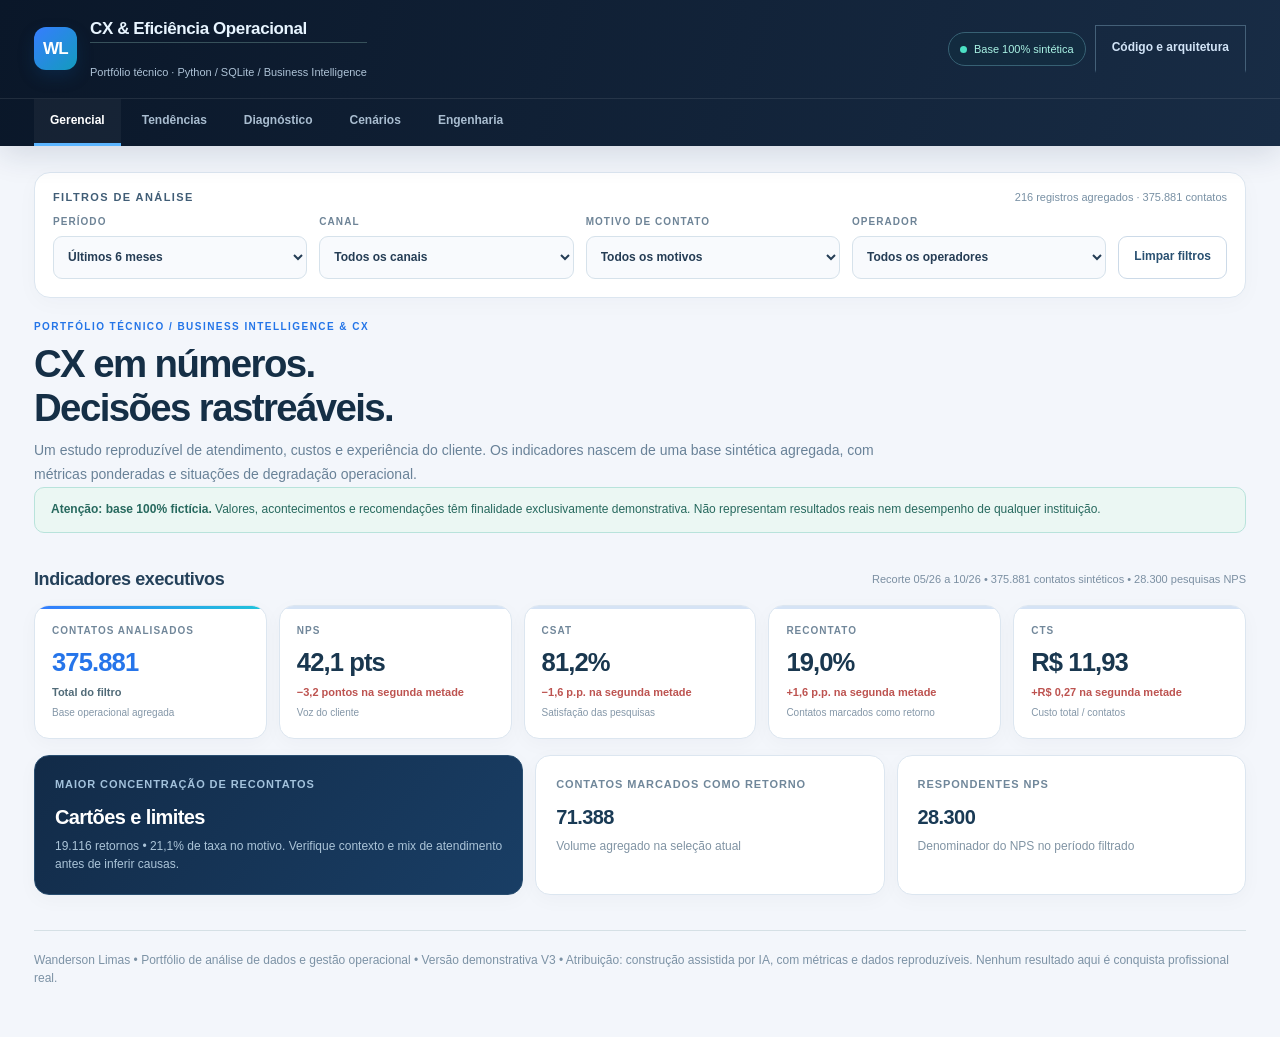
==== commit 10b19f6f: "chore(cx): sincronizar versão offline com o dashboard V3" ====
--- a/entregaveis/Dashboard_CX_Case_Tecnico_V2.html
+++ b/entregaveis/Dashboard_CX_Case_Tecnico_V2.html
@@ -1,4 +1,86 @@
-<!DOCTYPE html><html lang="pt-BR"><head><meta charset="UTF-8"><meta name="viewport" content="width=device-width,initial-scale=1"><title>CX & Eficiência | Case técnico demonstrativo</title><style>*{box-sizing:border-box}html{scroll-behavior:smooth}body{margin:0;background:#f2f5f7;color:#152839;font:14px/1.48 Inter,-apple-system,BlinkMacSystemFont,'Segoe UI',Arial,sans-serif}button,select,input{font:inherit}button{cursor:pointer}.layout{display:flex;min-height:100vh}.side{width:248px;min-width:248px;position:sticky;top:0;height:100vh;background:#102233;color:#eaf5f6;padding:30px 22px;display:flex;flex-direction:column}.brand{font-size:12px;letter-spacing:3px;font-weight:850;color:#86d6ca}.brandtitle{margin:12px 0 3px;font-size:27px;line-height:1.14;letter-spacing:-1.2px;font-weight:850}.brandtitle strong{color:#4de3bd}.sidetag{font-size:12px;line-height:1.5;color:#a9bdc9}.side nav{margin-top:45px}.side a{display:block;color:#b5c7d1;padding:13px 15px;text-decoration:none;border-radius:12px;margin:5px 0}.side a:hover,.side a:focus{background:#244756;color:white}.side small{margin-top:auto;color:#a7c1c6;font-size:11px;line-height:1.7;border-top:1px solid #37515b;padding-top:20px}.main{padding:36px 44px 54px;width:calc(100% - 248px);max-width:1600px;margin:auto}.eyebrow{font-size:11px;letter-spacing:2px;color:#008779;font-weight:900;text-transform:uppercase}.headline{font-size:38px;letter-spacing:-1.7px;line-height:1.1;margin:8px 0 10px}.sub{font-size:15px;color:#5e7383;max-width:850px;line-height:1.7}.toprow{display:flex;justify-content:space-between;align-items:flex-start;gap:22px}.filterbar{display:grid;grid-template-columns:repeat(4,minmax(145px,1fr));gap:11px;padding:17px;background:white;border:1px solid #e0e8ee;border-radius:15px;margin:24px 0 15px}.filterbar label{font-size:11px;font-weight:800;color:#637d8c;text-transform:uppercase;letter-spacing:.8px}.filterbar select{width:100%;display:block;border:1px solid #d9e4e7;background:#f9fbfc;border-radius:10px;margin-top:6px;height:39px;padding:0 10px;color:#24394c}.notice{padding:13px 16px;background:#e3f4ed;border:1px solid #bae4d5;color:#24624f;border-radius:12px;font-size:12px;margin-bottom:22px}.sectionhead{display:flex;align-items:center;justify-content:space-between;gap:20px;margin:33px 0 13px}.sectionhead h2{font-size:21px;letter-spacing:-.5px;margin:0}.hint{font-size:12px;color:#748897}.kpis{display:grid;grid-template-columns:repeat(4,minmax(0,1fr));gap:12px}.kpi,.card{background:white;border:1px solid #e0e8ee;border-radius:17px;box-shadow:0 5px 24px #15364f07}.kpi{padding:20px}.kpi .name{font-size:11px;letter-spacing:1.3px;color:#718596;text-transform:uppercase;font-weight:900}.kpi .val{font-size:30px;font-weight:850;line-height:1.45;letter-spacing:-1.1px}.kpi .delta{font-size:12px;font-weight:750}.kpi .detail{color:#8193a0;font-size:11px;margin-top:5px}.neutral{color:#516b78}.good{color:#008f72}.bad{color:#bd5350}.charts{display:grid;grid-template-columns:1fr 1fr;gap:16px}.card{padding:23px}.chartHead{display:flex;justify-content:space-between;align-items:center}.chartHead h3,.card h3{font-size:16px;margin:0}.small{font-size:12px;color:#718696}.svgchart{width:100%;height:auto;display:block;margin-top:12px}.axes{font-size:11px;fill:#7f95a3}.gridline{stroke:#e9f0f2;stroke-width:1}.gridtwo{stroke:#bdd0d9;stroke-dasharray:3 4;stroke-width:1}.two{display:grid;grid-template-columns:1.2fr .8fr;gap:16px}.datatbl{width:100%;border-collapse:collapse;font-size:12px}.datatbl th{text-align:right;color:#8296a2;padding:10px 6px;border-bottom:1px solid #e8edef;white-space:nowrap}.datatbl td{text-align:right;border-bottom:1px solid #eef1f4;padding:11px 6px}.datatbl th:first-child,.datatbl td:first-child{text-align:left}.datatbl tr:last-child td{border-bottom:none}.datatbl td strong{color:#1a3549;font-size:12px}.barbg{height:6px;background:#eaf2f0;border-radius:8px;margin-top:7px;min-width:60px}.bar{height:6px;background:#10a48d;border-radius:8px}.insights{display:grid;gap:11px}.insight{display:flex;gap:12px;align-items:flex-start;padding:14px;background:#f4f8f8;border-radius:12px;border:1px solid #e5eded}.bullet{width:8px;height:8px;border-radius:50%;background:#13aa8d;flex:0 0 auto;margin-top:6px}.insight strong{font-size:12px}.insight p{margin:4px 0 0;font-size:12px;color:#617988;line-height:1.55}.scenario{display:grid;grid-template-columns:1fr 1fr;gap:14px}.bigmoney{font-size:33px;letter-spacing:-1px;font-weight:850;color:#135f5a}.scope{font-size:12px;color:#6e8491}.range{width:100%;accent-color:#049981;margin:20px 0 10px}.methods{display:grid;grid-template-columns:repeat(3,1fr);gap:12px}.method{background:white;border:1px solid #dce9e8;border-radius:14px;padding:18px}.method b{color:#183749}.method p{color:#68808f;font-size:12px;line-height:1.6}.foot{font-size:12px;color:#758a99;border-top:1px solid #d5e0e5;padding-top:21px;margin-top:35px}.download{border:1px solid #d1dfdc;background:#fff;border-radius:10px;padding:9px 13px;color:#157b70;font-weight:750;font-size:12px}.download:hover{background:#e8f5f0}@media(max-width:1140px){.side{width:210px;min-width:210px}.main{padding:25px;width:calc(100% - 210px)}.charts,.two{grid-template-columns:1fr}.kpi{padding:15px}.kpi .val{font-size:25px}}@media(max-width:720px){.layout{display:block}.side{width:auto;min-width:unset;height:auto;position:relative;padding:16px}.side nav,.side small,.sidetag{display:none}.brandtitle{font-size:22px;margin:6px 0}.main{width:100%;padding:20px 13px}.headline{font-size:30px}.toprow{display:block}.filterbar{grid-template-columns:repeat(2,minmax(0,1fr))}.kpis{grid-template-columns:repeat(2,minmax(0,1fr))}.methods,.scenario{grid-template-columns:1fr}.card{padding:16px}.datatbl{font-size:10px}.datatbl td strong{font-size:10px}.datatbl td,.datatbl th{padding:8px 3px}}</style></head><body><div class="layout"><aside class="side"><div class="brand">WANDERSON LIMAS</div><div class="brandtitle">INTELIGÊNCIA<br><strong>EM DADOS.</strong></div><div class="sidetag">Case técnico • CX, dados e eficiência</div><nav><a href="#visao">01. Visão executiva</a><a href="#tendencias">02. Séries mensais</a><a href="#ofensores">03. Ofensores e recortes</a><a href="#cenario">04. Cenário de eficiência</a><a href="#metodo">05. Método e limites</a></nav><small>BASE 100% SINTÉTICA<br>Jan/2025 a Out/2026<br>Sem dados internos de empresas, clientes ou marcas.</small></aside><main class="main"><header id="visao"><div class="toprow"><div><div class="eyebrow">Portfólio técnico / Business Intelligence & CX</div><h1 class="headline">CX em números.<br>Decisões rastreáveis.</h1><div class="sub">Um estudo reproduzível de atendimento, custos e experiência do cliente. Os indicadores nascem de uma base sintética agregada, com métricas ponderadas e situações de degradação operacional.</div></div></div><div class="filterbar"><label>Período<select id="periodo"><option value="6">Últimos 6 meses</option><option value="12">Últimos 12 meses</option><option value="2026">2026 até outubro</option><option value="2025">Ano de 2025</option><option value="all">Todo o período</option></select></label><label>Canal<select id="canal"><option value="Todos">Todos os canais</option></select></label><label>Motivo de contato<select id="motivo"><option value="Todos">Todos os motivos</option></select></label><label>Operador<select id="parceiro"><option value="Todos">Todos os operadores</option></select></label></div><div class="notice"><strong>Atenção: base 100% fictícia.</strong> Valores, acontecimentos e recomendações têm finalidade exclusivamente demonstrativa. Não representam resultados reais nem desempenho de qualquer instituição.</div><div class="sectionhead"><h2>Indicadores executivos</h2><span id="subtitlePeriod" class="hint"></span></div><div id="kpis" class="kpis"></div></header><section id="tendencias"><div class="sectionhead"><h2>01 / Tendências e sinais</h2><span class="hint">O comportamento mensal importa mais que o número isolado</span></div><div class="charts"><div class="card"><div class="chartHead"><h3>NPS • Pontos</h3><span class="small">Promotores − detratores / respostas</span></div><svg id="chartNps" class="svgchart" viewBox="0 0 660 238" role="img" aria-label="Evolução mensal do NPS"></svg></div><div class="card"><div class="chartHead"><h3>CTS • R$ por contato</h3><span class="small">Custos totais / contatos</span></div><svg id="chartCts" class="svgchart" viewBox="0 0 660 238" role="img" aria-label="Evolução mensal do custo por contato"></svg></div><div class="card"><div class="chartHead"><h3>Taxa de recontato • %</h3><span class="small">Contatos repetidos / contatos</span></div><svg id="chartRepeat" class="svgchart" viewBox="0 0 660 238" role="img" aria-label="Evolução mensal do recontato"></svg></div><div class="card"><div class="chartHead"><h3>CSAT • %</h3><span class="small">Pesquisas positivas / respostas</span></div><svg id="chartCsat" class="svgchart" viewBox="0 0 660 238" role="img" aria-label="Evolução mensal de satisfação"></svg></div></div><p class="scope" id="chartSub"></p></section><section id="ofensores"><div class="sectionhead"><h2>02 / Ofensores e segmentação</h2><span class="hint">Priorize volume e taxa de retorno, não apenas uma métrica</span></div><div class="two"><div class="card"><h3>Motivos que concentram retornos</h3><p class="small">Participação no total de contatos marcados como recontato do recorte filtrado.</p><div style="overflow:auto"><table class="datatbl"><thead><tr><th>Motivo</th><th>Contatos</th><th>Retorno</th><th>Contrib.</th><th>CTS</th></tr></thead><tbody id="motivosTable"></tbody></table></div></div><div class="card"><h3>Comparativo de canais</h3><p class="small">Métricas recalculadas pelos próprios denominadores ao aplicar filtros.</p><div style="overflow:auto"><table class="datatbl"><thead><tr><th>Canal</th><th>Contatos</th><th>Retorno</th><th>NPS</th><th>CTS</th></tr></thead><tbody id="canaisTable"></tbody></table></div><h3 style="margin-top:29px">Leituras para investigação</h3><div class="insights" id="insights"></div></div></div></section><section id="cenario"><div class="sectionhead"><h2>03 / Cenário de eficiência</h2><span class="hint">Simulação aritmética, não previsão de economia</span></div><div class="scenario"><div class="card"><h3>Quanto custariam os contatos repetidos evitáveis?</h3><p class="small">Escolha a proporção hipotética de recontatos que poderia ser evitada. O cálculo usa somente o custo variável médio, sem prometer redução de orçamento ou melhoria de NPS.</p><label style="display:block;font-weight:750;margin-top:20px">Redução hipotética: <span id="pctReducao">20%</span></label><input class="range" type="range" id="reducao" min="5" max="40" value="20" step="5" aria-label="Percentual hipotético de redução de recontatos"><div class="scope" id="scenarioBase"></div></div><div class="card"><div class="eyebrow">Exposição operacional potencial</div><div class="bigmoney" id="scenarioAmount"></div><div class="scope">Proxy de custo variável associado aos retornos hipoteticamente evitados no período selecionado.</div><div style="height:19px"></div><div class="eyebrow">Contatos repetidos no cenário</div><h2 style="font-size:27px;margin:8px 0" id="scenarioContacts"></h2><div class="scope">Sem avaliação de viabilidade, custo da intervenção, elasticidade ou capacidade realmente desmobilizável.</div></div></div></section><section id="metodo"><div class="sectionhead"><h2>04 / Método e integridade</h2></div><div class="methods"><div class="method"><b>01. Origem dos dados</b><p>792 linhas agregadas: 22 meses × 3 canais × 6 motivos × 2 operadores. Dados gerados por Python com semente fixa, sem dados pessoais.</p></div><div class="method"><b>02. Tratamento e validação</b><p>Checagem de chaves, não negatividade, restrições de contagem e fechamento de custos. Agregação em SQLite e conferência cruzada com Python.</p></div><div class="method"><b>03. Métricas corretas</b><p>NPS e CSAT agregados por respondentes. Recontato por contatos. CTS por custo total dividido por volume, sem média simples de percentuais.</p></div><div class="method"><b>04. Eventos simulados</b><p>Jul/25: Pix. Mar/26: autenticação. Ago-Set/26: cartões. São hipóteses programadas na geração, não ocorrências observadas em empresas reais.</p></div><div class="method"><b>05. Limitações</b><p>Pesquisas e recontatos são aproximações agregadas. Não há amostragem real, identificação de cliente, SLA auditado ou evidência causal.</p></div><div class="method"><b>06. Rastreabilidade</b><p>O pacote contém CSV, scripts Python, consultas SQL, testes, documentação das métricas e relatório executivo PDF. Tudo pode ser reproduzido.</p></div></div><div class="sectionhead"><h2>Exportação do recorte</h2><button id="exportBtn" class="download">Baixar base sintética filtrada (CSV)</button></div><p class="scope">O download inclui apenas linhas sintéticas no filtro atual e pode ser conferido contra o arquivo original. O HTML funciona offline e não realiza chamadas externas.</p></section><footer class="foot">Wanderson Limas • Portfólio de análise de dados e gestão operacional • Versão demonstrativa V2 • Atribuição: construção assistida por IA, com métricas e dados reproduzíveis. Nenhum resultado aqui é conquista profissional real.</footer></main></div><script>window.DATA_ROWS=[{"mes":"2025-01","canal":"Chat","motivo":"Acesso e autenticação","parceiro":"Operador A","contatos":3697,"contatos_repetidos":521,"nps_promotores":179,"nps_neutros":30,"nps_detratores":40,"csat_positivas":372,"csat_negativas":57,"custo_variavel_centavos":2440020,"custo_fixo_alocado_centavos":548433},{"mes":"2025-01","canal":"Chat","motivo":"Acesso e autenticação","parceiro":"Operador B","contatos":2974,"contatos_repetidos":484,"nps_promotores":136,"nps_neutros":26,"nps_detratores":32,"csat_positivas":277,"csat_negativas":57,"custo_variavel_centavos":2041354,"custo_fixo_alocado_centavos":441179},{"mes":"2025-01","canal":"Chat","motivo":"Cartões e limites","parceiro":"Operador A","contatos":3500,"contatos_repetidos":586,"nps_promotores":178,"nps_neutros":34,"nps_detratores":41,"csat_positivas":373,"csat_negativas":59,"custo_variavel_centavos":2310000,"custo_fixo_alocado_centavos":519209},{"mes":"2025-01","canal":"Chat","motivo":"Cartões e limites","parceiro":"Operador B","contatos":2775,"contatos_repetidos":481,"nps_promotores":147,"nps_neutros":26,"nps_detratores":37,"csat_positivas":247,"csat_negativas":54,"custo_variavel_centavos":1904760,"custo_fixo_alocado_centavos":411659},{"mes":"2025-01","canal":"Chat","motivo":"Pix e transferências","parceiro":"Operador A","contatos":2950,"contatos_repetidos":327,"nps_promotores":165,"nps_neutros":16,"nps_detratores":38,"csat_positivas":307,"csat_negativas":30,"custo_variavel_centavos":1947000,"custo_fixo_alocado_centavos":437619},{"mes":"2025-01","canal":"Chat","motivo":"Pix e transferências","parceiro":"Operador B","contatos":2479,"contatos_repetidos":314,"nps_promotores":139,"nps_neutros":11,"nps_detratores":33,"csat_positivas":256,"csat_negativas":36,"custo_variavel_centavos":1701586,"custo_fixo_alocado_centavos":367748},{"mes":"2025-01","canal":"Chat","motivo":"Contestação","parceiro":"Operador A","contatos":2367,"contatos_repetidos":639,"nps_promotores":86,"nps_neutros":12,"nps_detratores":53,"csat_positivas":217,"csat_negativas":78,"custo_variavel_centavos":1999642,"custo_fixo_alocado_centavos":351134},{"mes":"2025-01","canal":"Chat","motivo":"Contestação","parceiro":"Operador B","contatos":2126,"contatos_repetidos":591,"nps_promotores":77,"nps_neutros":13,"nps_detratores":46,"csat_positivas":179,"csat_negativas":76,"custo_variavel_centavos":1867887,"custo_fixo_alocado_centavos":315382},{"mes":"2025-01","canal":"Chat","motivo":"Crédito","parceiro":"Operador A","contatos":2204,"contatos_repetidos":425,"nps_promotores":109,"nps_neutros":27,"nps_detratores":31,"csat_positivas":214,"csat_negativas":41,"custo_variavel_centavos":1701929,"custo_fixo_alocado_centavos":326953},{"mes":"2025-01","canal":"Chat","motivo":"Crédito","parceiro":"Operador B","contatos":1872,"contatos_repetidos":364,"nps_promotores":94,"nps_neutros":19,"nps_detratores":30,"csat_positivas":174,"csat_negativas":48,"custo_variavel_centavos":1503381,"custo_fixo_alocado_centavos":277703},{"mes":"2025-01","canal":"Chat","motivo":"Cadastro","parceiro":"Operador A","contatos":1324,"contatos_repetidos":272,"nps_promotores":62,"nps_neutros":12,"nps_detratores":15,"csat_positivas":126,"csat_negativas":21,"custo_variavel_centavos":943747,"custo_fixo_alocado_centavos":196409},{"mes":"2025-01","canal":"Chat","motivo":"Cadastro","parceiro":"Operador B","contatos":1097,"contatos_repetidos":237,"nps_promotores":54,"nps_neutros":12,"nps_detratores":14,"csat_positivas":111,"csat_negativas":21,"custo_variavel_centavos":813219,"custo_fixo_alocado_centavos":162735},{"mes":"2025-01","canal":"Telefone","motivo":"Acesso e autenticação","parceiro":"Operador A","contatos":2517,"contatos_repetidos":396,"nps_promotores":133,"nps_neutros":32,"nps_detratores":42,"csat_positivas":239,"csat_negativas":43,"custo_variavel_centavos":3045570,"custo_fixo_alocado_centavos":373385},{"mes":"2025-01","canal":"Telefone","motivo":"Acesso e autenticação","parceiro":"Operador B","contatos":2044,"contatos_repetidos":328,"nps_promotores":130,"nps_neutros":29,"nps_detratores":41,"csat_positivas":177,"csat_negativas":37,"custo_variavel_centavos":2572170,"custo_fixo_alocado_centavos":303218},{"mes":"2025-01","canal":"Telefone","motivo":"Cartões e limites","parceiro":"Operador A","contatos":2267,"contatos_repetidos":409,"nps_promotores":115,"nps_neutros":34,"nps_detratores":39,"csat_positivas":209,"csat_negativas":45,"custo_variavel_centavos":2743070,"custo_fixo_alocado_centavos":336299},{"mes":"2025-01","canal":"Telefone","motivo":"Cartões e limites","parceiro":"Operador B","contatos":1977,"contatos_repetidos":396,"nps_promotores":109,"nps_neutros":33,"nps_detratores":37,"csat_positivas":169,"csat_negativas":43,"custo_variavel_centavos":2487857,"custo_fixo_alocado_centavos":293279},{"mes":"2025-01","canal":"Telefone","motivo":"Pix e transferências","parceiro":"Operador A","contatos":2131,"contatos_repetidos":293,"nps_promotores":130,"nps_neutros":25,"nps_detratores":36,"csat_positivas":191,"csat_negativas":26,"custo_variavel_centavos":2578510,"custo_fixo_alocado_centavos":316124},{"mes":"2025-01","canal":"Telefone","motivo":"Pix e transferências","parceiro":"Operador B","contatos":1753,"contatos_repetidos":239,"nps_promotores":116,"nps_neutros":19,"nps_detratores":33,"csat_positivas":171,"csat_negativas":31,"custo_variavel_centavos":2205975,"custo_fixo_alocado_centavos":260050},{"mes":"2025-01","canal":"Telefone","motivo":"Contestação","parceiro":"Operador A","contatos":1697,"contatos_repetidos":483,"nps_promotores":78,"nps_neutros":19,"nps_detratores":59,"csat_positivas":137,"csat_negativas":57,"custo_variavel_centavos":2628314,"custo_fixo_alocado_centavos":251742},{"mes":"2025-01","canal":"Telefone","motivo":"Contestação","parceiro":"Operador B","contatos":1484,"contatos_repetidos":422,"nps_promotores":67,"nps_neutros":16,"nps_detratores":54,"csat_positivas":106,"csat_negativas":53,"custo_variavel_centavos":2390356,"custo_fixo_alocado_centavos":220145},{"mes":"2025-01","canal":"Telefone","motivo":"Crédito","parceiro":"Operador A","contatos":1509,"contatos_repetidos":300,"nps_promotores":78,"nps_neutros":24,"nps_detratores":27,"csat_positivas":132,"csat_negativas":33,"custo_variavel_centavos":2136291,"custo_fixo_alocado_centavos":223853},{"mes":"2025-01","canal":"Telefone","motivo":"Crédito","parceiro":"Operador B","contatos":1300,"contatos_repetidos":286,"nps_promotores":65,"nps_neutros":20,"nps_detratores":24,"csat_positivas":101,"csat_negativas":30,"custo_variavel_centavos":1914026,"custo_fixo_alocado_centavos":192849},{"mes":"2025-01","canal":"Telefone","motivo":"Cadastro","parceiro":"Operador A","contatos":897,"contatos_repetidos":193,"nps_promotores":55,"nps_neutros":11,"nps_detratores":17,"csat_positivas":81,"csat_negativas":17,"custo_variavel_centavos":1172200,"custo_fixo_alocado_centavos":133066},{"mes":"2025-01","canal":"Telefone","motivo":"Cadastro","parceiro":"Operador B","contatos":816,"contatos_repetidos":179,"nps_promotores":45,"nps_neutros":12,"nps_detratores":15,"csat_positivas":77,"csat_negativas":20,"custo_variavel_centavos":1109003,"custo_fixo_alocado_centavos":121050},{"mes":"2025-01","canal":"E-mail","motivo":"Acesso e autenticação","parceiro":"Operador A","contatos":1192,"contatos_repetidos":222,"nps_promotores":51,"nps_neutros":13,"nps_detratores":13,"csat_positivas":122,"csat_negativas":21,"custo_variavel_centavos":1013200,"custo_fixo_alocado_centavos":176828},{"mes":"2025-01","canal":"E-mail","motivo":"Acesso e autenticação","parceiro":"Operador B","contatos":997,"contatos_repetidos":188,"nps_promotores":43,"nps_neutros":10,"nps_detratores":12,"csat_positivas":101,"csat_negativas":21,"custo_variavel_centavos":881348,"custo_fixo_alocado_centavos":147900},{"mes":"2025-01","canal":"E-mail","motivo":"Cartões e limites","parceiro":"Operador A","contatos":1080,"contatos_repetidos":223,"nps_promotores":40,"nps_neutros":12,"nps_detratores":12,"csat_positivas":124,"csat_negativas":24,"custo_variavel_centavos":918000,"custo_fixo_alocado_centavos":160213},{"mes":"2025-01","canal":"E-mail","motivo":"Cartões e limites","parceiro":"Operador B","contatos":940,"contatos_repetidos":208,"nps_promotores":33,"nps_neutros":9,"nps_detratores":10,"csat_positivas":96,"csat_negativas":24,"custo_variavel_centavos":830960,"custo_fixo_alocado_centavos":139445},{"mes":"2025-01","canal":"E-mail","motivo":"Pix e transferências","parceiro":"Operador A","contatos":944,"contatos_repetidos":150,"nps_promotores":40,"nps_neutros":6,"nps_detratores":11,"csat_positivas":110,"csat_negativas":11,"custo_variavel_centavos":802400,"custo_fixo_alocado_centavos":140038},{"mes":"2025-01","canal":"E-mail","motivo":"Pix e transferências","parceiro":"Operador B","contatos":788,"contatos_repetidos":139,"nps_promotores":35,"nps_neutros":5,"nps_detratores":8,"csat_positivas":94,"csat_negativas":14,"custo_variavel_centavos":696592,"custo_fixo_alocado_centavos":116896},{"mes":"2025-01","canal":"E-mail","motivo":"Contestação","parceiro":"Operador A","contatos":821,"contatos_repetidos":242,"nps_promotores":26,"nps_neutros":3,"nps_detratores":20,"csat_positivas":76,"csat_negativas":30,"custo_variavel_centavos":893248,"custo_fixo_alocado_centavos":121792},{"mes":"2025-01","canal":"E-mail","motivo":"Contestação","parceiro":"Operador B","contatos":709,"contatos_repetidos":221,"nps_promotores":21,"nps_neutros":5,"nps_detratores":14,"csat_positivas":69,"csat_negativas":29,"custo_variavel_centavos":802248,"custo_fixo_alocado_centavos":105177},{"mes":"2025-01","canal":"E-mail","motivo":"Crédito","parceiro":"Operador A","contatos":705,"contatos_repetidos":156,"nps_promotores":27,"nps_neutros":7,"nps_detratores":9,"csat_positivas":68,"csat_negativas":16,"custo_variavel_centavos":701122,"custo_fixo_alocado_centavos":104584},{"mes":"2025-01","canal":"E-mail","motivo":"Crédito","parceiro":"Operador B","contatos":582,"contatos_repetidos":135,"nps_promotores":21,"nps_neutros":5,"nps_detratores":7,"csat_positivas":63,"csat_negativas":17,"custo_variavel_centavos":601951,"custo_fixo_alocado_centavos":86337},{"mes":"2025-01","canal":"E-mail","motivo":"Cadastro","parceiro":"Operador A","contatos":437,"contatos_repetidos":105,"nps_promotores":18,"nps_neutros":5,"nps_detratores":5,"csat_positivas":42,"csat_negativas":10,"custo_variavel_centavos":401166,"custo_fixo_alocado_centavos":64827},{"mes":"2025-01","canal":"E-mail","motivo":"Cadastro","parceiro":"Operador B","contatos":369,"contatos_repetidos":94,"nps_promotores":14,"nps_neutros":4,"nps_detratores":4,"csat_positivas":37,"csat_negativas":9,"custo_variavel_centavos":352292,"custo_fixo_alocado_centavos":54740},{"mes":"2025-02","canal":"Chat","motivo":"Acesso e autenticação","parceiro":"Operador A","contatos":3424,"contatos_repetidos":501,"nps_promotores":168,"nps_neutros":28,"nps_detratores":43,"csat_positivas":323,"csat_negativas":44,"custo_variavel_centavos":2267749,"custo_fixo_alocado_centavos":549943},{"mes":"2025-02","canal":"Chat","motivo":"Acesso e autenticação","parceiro":"Operador B","contatos":2706,"contatos_repetidos":410,"nps_promotores":139,"nps_neutros":25,"nps_detratores":35,"csat_positivas":273,"csat_negativas":48,"custo_variavel_centavos":1863899,"custo_fixo_alocado_centavos":434622},{"mes":"2025-02","canal":"Chat","motivo":"Cartões e limites","parceiro":"Operador A","contatos":3193,"contatos_repetidos":537,"nps_promotores":160,"nps_neutros":31,"nps_detratores":41,"csat_positivas":297,"csat_negativas":44,"custo_variavel_centavos":2114756,"custo_fixo_alocado_centavos":512841},{"mes":"2025-02","canal":"Chat","motivo":"Cartões e limites","parceiro":"Operador B","contatos":2730,"contatos_repetidos":494,"nps_promotores":137,"nps_neutros":26,"nps_detratores":34,"csat_positivas":272,"csat_negativas":58,"custo_variavel_centavos":1880431,"custo_fixo_alocado_centavos":438476},{"mes":"2025-02","canal":"Chat","motivo":"Pix e transferências","parceiro":"Operador A","contatos":2685,"contatos_repetidos":332,"nps_promotores":154,"nps_neutros":10,"nps_detratores":39,"csat_positivas":260,"csat_negativas":26,"custo_variavel_centavos":1778302,"custo_fixo_alocado_centavos":431249},{"mes":"2025-02","canal":"Chat","motivo":"Pix e transferências","parceiro":"Operador B","contatos":2220,"contatos_repetidos":280,"nps_promotores":126,"nps_neutros":14,"nps_detratores":29,"csat_positivas":243,"csat_negativas":29,"custo_variavel_centavos":1529141,"custo_fixo_alocado_centavos":356563},{"mes":"2025-02","canal":"Chat","motivo":"Contestação","parceiro":"Operador A","contatos":2301,"contatos_repetidos":609,"nps_promotores":84,"nps_neutros":11,"nps_detratores":53,"csat_positivas":205,"csat_negativas":74,"custo_variavel_centavos":1950688,"custo_fixo_alocado_centavos":369573},{"mes":"2025-02","canal":"Chat","motivo":"Contestação","parceiro":"Operador B","contatos":1983,"contatos_repetidos":563,"nps_promotores":80,"nps_neutros":9,"nps_detratores":50,"csat_positivas":165,"csat_negativas":73,"custo_variavel_centavos":1748346,"custo_fixo_alocado_centavos":318498},{"mes":"2025-02","canal":"Chat","motivo":"Crédito","parceiro":"Operador A","contatos":1890,"contatos_repetidos":372,"nps_promotores":96,"nps_neutros":22,"nps_detratores":25,"csat_positivas":177,"csat_negativas":31,"custo_variavel_centavos":1464566,"custo_fixo_alocado_centavos":303561},{"mes":"2025-02","canal":"Chat","motivo":"Crédito","parceiro":"Operador B","contatos":1723,"contatos_repetidos":342,"nps_promotores":79,"nps_neutros":13,"nps_detratores":24,"csat_positivas":157,"csat_negativas":34,"custo_variavel_centavos":1388564,"custo_fixo_alocado_centavos":276738},{"mes":"2025-02","canal":"Chat","motivo":"Cadastro","parceiro":"Operador A","contatos":1207,"contatos_repetidos":246,"nps_promotores":59,"nps_neutros":11,"nps_detratores":14,"csat_positivas":120,"csat_negativas":21,"custo_variavel_centavos":863361,"custo_fixo_alocado_centavos":193861},{"mes":"2025-02","canal":"Chat","motivo":"Cadastro","parceiro":"Operador B","contatos":1016,"contatos_repetidos":217,"nps_promotores":53,"nps_neutros":8,"nps_detratores":13,"csat_positivas":103,"csat_negativas":24,"custo_variavel_centavos":755809,"custo_fixo_alocado_centavos":163184},{"mes":"2025-02","canal":"Telefone","motivo":"Acesso e autenticação","parceiro":"Operador A","contatos":2376,"contatos_repetidos":382,"nps_promotores":131,"nps_neutros":27,"nps_detratores":47,"csat_positivas":214,"csat_negativas":41,"custo_variavel_centavos":2885022,"custo_fixo_alocado_centavos":381619},{"mes":"2025-02","canal":"Telefone","motivo":"Acesso e autenticação","parceiro":"Operador B","contatos":1905,"contatos_repetidos":321,"nps_promotores":113,"nps_neutros":24,"nps_detratores":36,"csat_positivas":173,"csat_negativas":37,"custo_variavel_centavos":2405642,"custo_fixo_alocado_centavos":305970},{"mes":"2025-02","canal":"Telefone","motivo":"Cartões e limites","parceiro":"Operador A","contatos":2249,"contatos_repetidos":397,"nps_promotores":120,"nps_neutros":36,"nps_detratores":40,"csat_positivas":223,"csat_negativas":43,"custo_variavel_centavos":2730815,"custo_fixo_alocado_centavos":361221},{"mes":"2025-02","canal":"Telefone","motivo":"Cartões e limites","parceiro":"Operador B","contatos":1885,"contatos_repetidos":353,"nps_promotores":103,"nps_neutros":32,"nps_detratores":30,"csat_positivas":154,"csat_negativas":37,"custo_variavel_centavos":2380386,"custo_fixo_alocado_centavos":302758},{"mes":"2025-02","canal":"Telefone","motivo":"Pix e transferências","parceiro":"Operador A","contatos":1923,"contatos_repetidos":256,"nps_promotores":127,"nps_neutros":20,"nps_detratores":39,"csat_positivas":192,"csat_negativas":25,"custo_variavel_centavos":2334974,"custo_fixo_alocado_centavos":308861},{"mes":"2025-02","canal":"Telefone","motivo":"Pix e transferências","parceiro":"Operador B","contatos":1597,"contatos_repetidos":250,"nps_promotores":91,"nps_neutros":15,"nps_detratores":27,"csat_positivas":144,"csat_negativas":26,"custo_variavel_centavos":2016699,"custo_fixo_alocado_centavos":256501},{"mes":"2025-02","canal":"Telefone","motivo":"Contestação","parceiro":"Operador A","contatos":1680,"contatos_repetidos":473,"nps_promotores":74,"nps_neutros":16,"nps_detratores":57,"csat_positivas":123,"csat_negativas":54,"custo_variavel_centavos":2611091,"custo_fixo_alocado_centavos":269832},{"mes":"2025-02","canal":"Telefone","motivo":"Contestação","parceiro":"Operador B","contatos":1305,"contatos_repetidos":384,"nps_promotores":56,"nps_neutros":14,"nps_detratores":45,"csat_positivas":90,"csat_negativas":43,"custo_variavel_centavos":2109388,"custo_fixo_alocado_centavos":209601},{"mes":"2025-02","canal":"Telefone","motivo":"Crédito","parceiro":"Operador A","contatos":1324,"contatos_repetidos":257,"nps_promotores":75,"nps_neutros":23,"nps_detratores":29,"csat_positivas":113,"csat_negativas":29,"custo_variavel_centavos":1880947,"custo_fixo_alocado_centavos":212653},{"mes":"2025-02","canal":"Telefone","motivo":"Crédito","parceiro":"Operador B","contatos":1209,"contatos_repetidos":255,"nps_promotores":62,"nps_neutros":17,"nps_detratores":21,"csat_positivas":100,"csat_negativas":28,"custo_variavel_centavos":1786275,"custo_fixo_alocado_centavos":194182},{"mes":"2025-02","canal":"Telefone","motivo":"Cadastro","parceiro":"Operador A","contatos":857,"contatos_repetidos":180,"nps_promotores":50,"nps_neutros":14,"nps_detratores":17,"csat_positivas":82,"csat_negativas":17,"custo_variavel_centavos":1123847,"custo_fixo_alocado_centavos":137646},{"mes":"2025-02","canal":"Telefone","motivo":"Cadastro","parceiro":"Operador B","contatos":727,"contatos_repetidos":166,"nps_promotores":40,"nps_neutros":13,"nps_detratores":13,"csat_positivas":64,"csat_negativas":16,"custo_variavel_centavos":991504,"custo_fixo_alocado_centavos":116766},{"mes":"2025-02","canal":"E-mail","motivo":"Acesso e autenticação","parceiro":"Operador A","contatos":1071,"contatos_repetidos":198,"nps_promotores":45,"nps_neutros":9,"nps_detratores":12,"csat_positivas":110,"csat_negativas":20,"custo_variavel_centavos":913536,"custo_fixo_alocado_centavos":172018},{"mes":"2025-02","canal":"E-mail","motivo":"Acesso e autenticação","parceiro":"Operador B","contatos":919,"contatos_repetidos":186,"nps_promotores":37,"nps_neutros":8,"nps_detratores":10,"csat_positivas":96,"csat_negativas":24,"custo_variavel_centavos":815239,"custo_fixo_alocado_centavos":147604},{"mes":"2025-02","canal":"E-mail","motivo":"Cartões e limites","parceiro":"Operador A","contatos":1071,"contatos_repetidos":224,"nps_promotores":42,"nps_neutros":10,"nps_detratores":13,"csat_positivas":106,"csat_negativas":23,"custo_variavel_centavos":913536,"custo_fixo_alocado_centavos":172018},{"mes":"2025-02","canal":"E-mail","motivo":"Cartões e limites","parceiro":"Operador B","contatos":892,"contatos_repetidos":192,"nps_promotores":35,"nps_neutros":10,"nps_detratores":11,"csat_positivas":97,"csat_negativas":22,"custo_variavel_centavos":791288,"custo_fixo_alocado_centavos":143268},{"mes":"2025-02","canal":"E-mail","motivo":"Pix e transferências","parceiro":"Operador A","contatos":947,"contatos_repetidos":147,"nps_promotores":41,"nps_neutros":7,"nps_detratores":10,"csat_positivas":115,"csat_negativas":13,"custo_variavel_centavos":807767,"custo_fixo_alocado_centavos":152102},{"mes":"2025-02","canal":"E-mail","motivo":"Pix e transferências","parceiro":"Operador B","contatos":798,"contatos_repetidos":136,"nps_promotores":37,"nps_neutros":3,"nps_detratores":10,"csat_positivas":89,"csat_negativas":13,"custo_variavel_centavos":707901,"custo_fixo_alocado_centavos":128170},{"mes":"2025-02","canal":"E-mail","motivo":"Contestação","parceiro":"Operador A","contatos":783,"contatos_repetidos":243,"nps_promotores":24,"nps_neutros":6,"nps_detratores":17,"csat_positivas":73,"csat_negativas":30,"custo_variavel_centavos":854886,"custo_fixo_alocado_centavos":125761},{"mes":"2025-02","canal":"E-mail","motivo":"Contestação","parceiro":"Operador B","contatos":637,"contatos_repetidos":201,"nps_promotores":21,"nps_neutros":5,"nps_detratores":14,"csat_positivas":52,"csat_negativas":25,"custo_variavel_centavos":723301,"custo_fixo_alocado_centavos":102311},{"mes":"2025-02","canal":"E-mail","motivo":"Crédito","parceiro":"Operador A","contatos":663,"contatos_repetidos":146,"nps_promotores":27,"nps_neutros":6,"nps_detratores":9,"csat_positivas":67,"csat_negativas":14,"custo_variavel_centavos":661661,"custo_fixo_alocado_centavos":106487},{"mes":"2025-02","canal":"E-mail","motivo":"Crédito","parceiro":"Operador B","contatos":552,"contatos_repetidos":131,"nps_promotores":21,"nps_neutros":4,"nps_detratores":8,"csat_positivas":51,"csat_negativas":16,"custo_variavel_centavos":572921,"custo_fixo_alocado_centavos":88659},{"mes":"2025-02","canal":"E-mail","motivo":"Cadastro","parceiro":"Operador A","contatos":429,"contatos_repetidos":99,"nps_promotores":15,"nps_neutros":4,"nps_detratores":5,"csat_positivas":45,"csat_negativas":9,"custo_variavel_centavos":395200,"custo_fixo_alocado_centavos":68903},{"mes":"2025-02","canal":"E-mail","motivo":"Cadastro","parceiro":"Operador B","contatos":361,"contatos_repetidos":92,"nps_promotores":15,"nps_neutros":4,"nps_detratores":4,"csat_positivas":36,"csat_negativas":8,"custo_variavel_centavos":345860,"custo_fixo_alocado_centavos":57980},{"mes":"2025-03","canal":"Chat","motivo":"Acesso e autenticação","parceiro":"Operador A","contatos":3282,"contatos_repetidos":465,"nps_promotores":156,"nps_neutros":25,"nps_detratores":40,"csat_positivas":333,"csat_negativas":51,"custo_variavel_centavos":2181283,"custo_fixo_alocado_centavos":513805},{"mes":"2025-03","canal":"Chat","motivo":"Acesso e autenticação","parceiro":"Operador B","contatos":3033,"contatos_repetidos":474,"nps_promotores":148,"nps_neutros":25,"nps_detratores":35,"csat_positivas":321,"csat_negativas":54,"custo_variavel_centavos":2096424,"custo_fixo_alocado_centavos":474824},{"mes":"2025-03","canal":"Chat","motivo":"Cartões e limites","parceiro":"Operador A","contatos":3170,"contatos_repetidos":499,"nps_promotores":149,"nps_neutros":28,"nps_detratores":35,"csat_positivas":289,"csat_negativas":47,"custo_variavel_centavos":2106845,"custo_fixo_alocado_centavos":496271},{"mes":"2025-03","canal":"Chat","motivo":"Cartões e limites","parceiro":"Operador B","contatos":2872,"contatos_repetidos":531,"nps_promotores":133,"nps_neutros":26,"nps_detratores":36,"csat_positivas":264,"csat_negativas":51,"custo_variavel_centavos":1985140,"custo_fixo_alocado_centavos":449619},{"mes":"2025-03","canal":"Chat","motivo":"Pix e transferências","parceiro":"Operador A","contatos":2752,"contatos_repetidos":309,"nps_promotores":136,"nps_neutros":12,"nps_detratores":32,"csat_positivas":271,"csat_negativas":29,"custo_variavel_centavos":1829034,"custo_fixo_alocado_centavos":430832},{"mes":"2025-03","canal":"Chat","motivo":"Pix e transferências","parceiro":"Operador B","contatos":2376,"contatos_repetidos":319,"nps_promotores":132,"nps_neutros":10,"nps_detratores":31,"csat_positivas":224,"csat_negativas":30,"custo_variavel_centavos":1642303,"custo_fixo_alocado_centavos":371969},{"mes":"2025-03","canal":"Chat","motivo":"Contestação","parceiro":"Operador A","contatos":2324,"contatos_repetidos":620,"nps_promotores":94,"nps_neutros":16,"nps_detratores":60,"csat_positivas":185,"csat_negativas":68,"custo_variavel_centavos":1977058,"custo_fixo_alocado_centavos":363828},{"mes":"2025-03","canal":"Chat","motivo":"Contestação","parceiro":"Operador B","contatos":2104,"contatos_repetidos":588,"nps_promotores":87,"nps_neutros":10,"nps_detratores":56,"csat_positivas":183,"csat_negativas":76,"custo_variavel_centavos":1861497,"custo_fixo_alocado_centavos":329386},{"mes":"2025-03","canal":"Chat","motivo":"Crédito","parceiro":"Operador A","contatos":1953,"contatos_repetidos":384,"nps_promotores":100,"nps_neutros":21,"nps_detratores":27,"csat_positivas":191,"csat_negativas":39,"custo_variavel_centavos":1518663,"custo_fixo_alocado_centavos":305747},{"mes":"2025-03","canal":"Chat","motivo":"Crédito","parceiro":"Operador B","contatos":1790,"contatos_repetidos":368,"nps_promotores":85,"nps_neutros":18,"nps_detratores":27,"csat_positivas":157,"csat_negativas":36,"custo_variavel_centavos":1447590,"custo_fixo_alocado_centavos":280229},{"mes":"2025-03","canal":"Chat","motivo":"Cadastro","parceiro":"Operador A","contatos":1262,"contatos_repetidos":248,"nps_promotores":61,"nps_neutros":8,"nps_detratores":17,"csat_positivas":130,"csat_negativas":21,"custo_variavel_centavos":905850,"custo_fixo_alocado_centavos":197569},{"mes":"2025-03","canal":"Chat","motivo":"Cadastro","parceiro":"Operador B","contatos":1082,"contatos_repetidos":241,"nps_promotores":56,"nps_neutros":11,"nps_detratores":14,"csat_positivas":107,"csat_negativas":26,"custo_variavel_centavos":807714,"custo_fixo_alocado_centavos":169390},{"mes":"2025-03","canal":"Telefone","motivo":"Acesso e autenticação","parceiro":"Operador A","contatos":2374,"contatos_repetidos":363,"nps_promotores":155,"nps_neutros":30,"nps_detratores":45,"csat_positivas":226,"csat_negativas":44,"custo_variavel_centavos":2892648,"custo_fixo_alocado_centavos":371656},{"mes":"2025-03","canal":"Telefone","motivo":"Acesso e autenticação","parceiro":"Operador B","contatos":2072,"contatos_repetidos":345,"nps_promotores":128,"nps_neutros":35,"nps_detratores":40,"csat_positivas":182,"csat_negativas":39,"custo_variavel_centavos":2625657,"custo_fixo_alocado_centavos":324377},{"mes":"2025-03","canal":"Telefone","motivo":"Cartões e limites","parceiro":"Operador A","contatos":2289,"contatos_repetidos":414,"nps_promotores":120,"nps_neutros":34,"nps_detratores":35,"csat_positivas":191,"csat_negativas":43,"custo_variavel_centavos":2789078,"custo_fixo_alocado_centavos":358349},{"mes":"2025-03","canal":"Telefone","motivo":"Cartões e limites","parceiro":"Operador B","contatos":1975,"contatos_repetidos":356,"nps_promotores":112,"nps_neutros":30,"nps_detratores":36,"csat_positivas":186,"csat_negativas":48,"custo_variavel_centavos":2502737,"custo_fixo_alocado_centavos":309191},{"mes":"2025-03","canal":"Telefone","motivo":"Pix e transferências","parceiro":"Operador A","contatos":1961,"contatos_repetidos":249,"nps_promotores":127,"nps_neutros":16,"nps_detratores":37,"csat_positivas":199,"csat_negativas":26,"custo_variavel_centavos":2389420,"custo_fixo_alocado_centavos":306999},{"mes":"2025-03","canal":"Telefone","motivo":"Pix e transferências","parceiro":"Operador B","contatos":1713,"contatos_repetidos":256,"nps_promotores":113,"nps_neutros":20,"nps_detratores":33,"csat_positivas":161,"csat_negativas":28,"custo_variavel_centavos":2170729,"custo_fixo_alocado_centavos":268174},{"mes":"2025-03","canal":"Telefone","motivo":"Contestação","parceiro":"Operador A","contatos":1614,"contatos_repetidos":455,"nps_promotores":66,"nps_neutros":20,"nps_detratores":49,"csat_positivas":134,"csat_negativas":55,"custo_variavel_centavos":2517262,"custo_fixo_alocado_centavos":252676},{"mes":"2025-03","canal":"Telefone","motivo":"Contestação","parceiro":"Operador B","contatos":1353,"contatos_repetidos":398,"nps_promotores":58,"nps_neutros":14,"nps_detratores":45,"csat_positivas":105,"csat_negativas":46,"custo_variavel_centavos":2194603,"custo_fixo_alocado_centavos":211816},{"mes":"2025-03","canal":"Telefone","motivo":"Crédito","parceiro":"Operador A","contatos":1412,"contatos_repetidos":261,"nps_promotores":74,"nps_neutros":23,"nps_detratores":26,"csat_positivas":126,"csat_negativas":33,"custo_variavel_centavos":2012961,"custo_fixo_alocado_centavos":221052},{"mes":"2025-03","canal":"Telefone","motivo":"Crédito","parceiro":"Operador B","contatos":1220,"contatos_repetidos":260,"nps_promotores":70,"nps_neutros":20,"nps_detratores":28,"csat_positivas":103,"csat_negativas":33,"custo_variavel_centavos":1808814,"custo_fixo_alocado_centavos":190994},{"mes":"2025-03","canal":"Telefone","motivo":"Cadastro","parceiro":"Operador A","contatos":940,"contatos_repetidos":201,"nps_promotores":54,"nps_neutros":18,"nps_detratores":16,"csat_positivas":84,"csat_negativas":17,"custo_variavel_centavos":1236991,"custo_fixo_alocado_centavos":147159},{"mes":"2025-03","canal":"Telefone","motivo":"Cadastro","parceiro":"Operador B","contatos":738,"contatos_repetidos":167,"nps_promotores":38,"nps_neutros":11,"nps_detratores":12,"csat_positivas":66,"csat_negativas":15,"custo_variavel_centavos":1010016,"custo_fixo_alocado_centavos":115536},{"mes":"2025-03","canal":"E-mail","motivo":"Acesso e autenticação","parceiro":"Operador A","contatos":1143,"contatos_repetidos":210,"nps_promotores":48,"nps_neutros":10,"nps_detratores":13,"csat_positivas":129,"csat_negativas":20,"custo_variavel_centavos":978351,"custo_fixo_alocado_centavos":178939},{"mes":"2025-03","canal":"E-mail","motivo":"Acesso e autenticação","parceiro":"Operador B","contatos":976,"contatos_repetidos":189,"nps_promotores":41,"nps_neutros":9,"nps_detratores":11,"csat_positivas":107,"csat_negativas":25,"custo_variavel_centavos":868823,"custo_fixo_alocado_centavos":152795},{"mes":"2025-03","canal":"E-mail","motivo":"Cartões e limites","parceiro":"Operador A","contatos":1080,"contatos_repetidos":219,"nps_promotores":39,"nps_neutros":10,"nps_detratores":12,"csat_positivas":105,"csat_negativas":23,"custo_variavel_centavos":924426,"custo_fixo_alocado_centavos":169077},{"mes":"2025-03","canal":"E-mail","motivo":"Cartões e limites","parceiro":"Operador B","contatos":945,"contatos_repetidos":192,"nps_promotores":38,"nps_neutros":10,"nps_detratores":10,"csat_positivas":108,"csat_negativas":26,"custo_variavel_centavos":841228,"custo_fixo_alocado_centavos":147942},{"mes":"2025-03","canal":"E-mail","motivo":"Pix e transferências","parceiro":"Operador A","contatos":958,"contatos_repetidos":140,"nps_promotores":39,"nps_neutros":6,"nps_detratores":10,"csat_positivas":110,"csat_negativas":14,"custo_variavel_centavos":820000,"custo_fixo_alocado_centavos":149977},{"mes":"2025-03","canal":"E-mail","motivo":"Pix e transferências","parceiro":"Operador B","contatos":813,"contatos_repetidos":141,"nps_promotores":32,"nps_neutros":5,"nps_detratores":9,"csat_positivas":86,"csat_negativas":13,"custo_variavel_centavos":723723,"custo_fixo_alocado_centavos":127277},{"mes":"2025-03","canal":"E-mail","motivo":"Contestação","parceiro":"Operador A","contatos":792,"contatos_repetidos":238,"nps_promotores":25,"nps_neutros":5,"nps_detratores":17,"csat_positivas":68,"csat_negativas":30,"custo_variavel_centavos":867728,"custo_fixo_alocado_centavos":123990},{"mes":"2025-03","canal":"E-mail","motivo":"Contestação","parceiro":"Operador B","contatos":683,"contatos_repetidos":218,"nps_promotores":22,"nps_neutros":6,"nps_detratores":15,"csat_positivas":61,"csat_negativas":27,"custo_variavel_centavos":778238,"custo_fixo_alocado_centavos":106925},{"mes":"2025-03","canal":"E-mail","motivo":"Crédito","parceiro":"Operador A","contatos":678,"contatos_repetidos":155,"nps_promotores":27,"nps_neutros":8,"nps_detratores":9,"csat_positivas":66,"csat_negativas":16,"custo_variavel_centavos":678991,"custo_fixo_alocado_centavos":106143},{"mes":"2025-03","canal":"E-mail","motivo":"Crédito","parceiro":"Operador B","contatos":595,"contatos_repetidos":140,"nps_promotores":22,"nps_neutros":5,"nps_detratores":7,"csat_positivas":63,"csat_negativas":19,"custo_variavel_centavos":619704,"custo_fixo_alocado_centavos":93149},{"mes":"2025-03","canal":"E-mail","motivo":"Cadastro","parceiro":"Operador A","contatos":452,"contatos_repetidos":114,"nps_promotores":16,"nps_neutros":4,"nps_detratores":5,"csat_positivas":54,"csat_negativas":10,"custo_variavel_centavos":417841,"custo_fixo_alocado_centavos":70762},{"mes":"2025-03","canal":"E-mail","motivo":"Cadastro","parceiro":"Operador B","contatos":355,"contatos_repetidos":92,"nps_promotores":15,"nps_neutros":3,"nps_detratores":4,"csat_positivas":39,"csat_negativas":10,"custo_variavel_centavos":341298,"custo_fixo_alocado_centavos":55576},{"mes":"2025-04","canal":"Chat","motivo":"Acesso e autenticação","parceiro":"Operador A","contatos":3426,"contatos_repetidos":469,"nps_promotores":163,"nps_neutros":27,"nps_detratores":38,"csat_positivas":330,"csat_negativas":53,"custo_variavel_centavos":2284902,"custo_fixo_alocado_centavos":524588},{"mes":"2025-04","canal":"Chat","motivo":"Acesso e autenticação","parceiro":"Operador B","contatos":2997,"contatos_repetidos":468,"nps_promotores":145,"nps_neutros":30,"nps_detratores":34,"csat_positivas":295,"csat_negativas":56,"custo_variavel_centavos":2078741,"custo_fixo_alocado_centavos":458900},{"mes":"2025-04","canal":"Chat","motivo":"Cartões e limites","parceiro":"Operador A","contatos":3517,"contatos_repetidos":582,"nps_promotores":156,"nps_neutros":35,"nps_detratores":40,"csat_positivas":349,"csat_negativas":56,"custo_variavel_centavos":2345593,"custo_fixo_alocado_centavos":538522},{"mes":"2025-04","canal":"Chat","motivo":"Cartões e limites","parceiro":"Operador B","contatos":2826,"contatos_repetidos":487,"nps_promotores":139,"nps_neutros":25,"nps_detratores":37,"csat_positivas":256,"csat_negativas":62,"custo_variavel_centavos":1960134,"custo_fixo_alocado_centavos":432717},{"mes":"2025-04","canal":"Chat","motivo":"Pix e transferências","parceiro":"Operador A","contatos":2851,"contatos_repetidos":372,"nps_promotores":158,"nps_neutros":9,"nps_detratores":44,"csat_positivas":319,"csat_negativas":24,"custo_variavel_centavos":1901417,"custo_fixo_alocado_centavos":436545},{"mes":"2025-04","canal":"Chat","motivo":"Pix e transferências","parceiro":"Operador B","contatos":2472,"contatos_repetidos":329,"nps_promotores":119,"nps_neutros":14,"nps_detratores":26,"csat_positivas":263,"csat_negativas":32,"custo_variavel_centavos":1714597,"custo_fixo_alocado_centavos":378512},{"mes":"2025-04","canal":"Chat","motivo":"Contestação","parceiro":"Operador A","contatos":2303,"contatos_repetidos":634,"nps_promotores":87,"nps_neutros":13,"nps_detratores":57,"csat_positivas":206,"csat_negativas":74,"custo_variavel_centavos":1966003,"custo_fixo_alocado_centavos":352635},{"mes":"2025-04","canal":"Chat","motivo":"Contestação","parceiro":"Operador B","contatos":2020,"contatos_repetidos":554,"nps_promotores":75,"nps_neutros":11,"nps_detratores":47,"csat_positivas":157,"csat_negativas":64,"custo_variavel_centavos":1793391,"custo_fixo_alocado_centavos":309302},{"mes":"2025-04","canal":"Chat","motivo":"Crédito","parceiro":"Operador A","contatos":2183,"contatos_repetidos":412,"nps_promotores":95,"nps_neutros":17,"nps_detratores":28,"csat_positivas":216,"csat_negativas":43,"custo_variavel_centavos":1703413,"custo_fixo_alocado_centavos":334261},{"mes":"2025-04","canal":"Chat","motivo":"Crédito","parceiro":"Operador B","contatos":1798,"contatos_repetidos":372,"nps_promotores":89,"nps_neutros":19,"nps_detratores":28,"csat_positivas":170,"csat_negativas":41,"custo_variavel_centavos":1459114,"custo_fixo_alocado_centavos":275309},{"mes":"2025-04","canal":"Chat","motivo":"Cadastro","parceiro":"Operador A","contatos":1294,"contatos_repetidos":251,"nps_promotores":61,"nps_neutros":11,"nps_detratores":16,"csat_positivas":121,"csat_negativas":19,"custo_variavel_centavos":932048,"custo_fixo_alocado_centavos":198137},{"mes":"2025-04","canal":"Chat","motivo":"Cadastro","parceiro":"Operador B","contatos":1105,"contatos_repetidos":236,"nps_promotores":49,"nps_neutros":10,"nps_detratores":13,"csat_positivas":99,"csat_negativas":21,"custo_variavel_centavos":827751,"custo_fixo_alocado_centavos":169197},{"mes":"2025-04","canal":"Telefone","motivo":"Acesso e autenticação","parceiro":"Operador A","contatos":2517,"contatos_repetidos":380,"nps_promotores":148,"nps_neutros":36,"nps_detratores":46,"csat_positivas":233,"csat_negativas":44,"custo_variavel_centavos":3077548,"custo_fixo_alocado_centavos":385403},{"mes":"2025-04","canal":"Telefone","motivo":"Acesso e autenticação","parceiro":"Operador B","contatos":2001,"contatos_repetidos":325,"nps_promotores":110,"nps_neutros":24,"nps_detratores":34,"csat_positivas":168,"csat_negativas":42,"custo_variavel_centavos":2544498,"custo_fixo_alocado_centavos":306393},{"mes":"2025-04","canal":"Telefone","motivo":"Cartões e limites","parceiro":"Operador A","contatos":2401,"contatos_repetidos":413,"nps_promotores":130,"nps_neutros":35,"nps_detratores":41,"csat_positivas":197,"csat_negativas":47,"custo_variavel_centavos":2935715,"custo_fixo_alocado_centavos":367641},{"mes":"2025-04","canal":"Telefone","motivo":"Cartões e limites","parceiro":"Operador B","contatos":1975,"contatos_repetidos":381,"nps_promotores":115,"nps_neutros":33,"nps_detratores":31,"csat_positivas":187,"csat_negativas":42,"custo_variavel_centavos":2511436,"custo_fixo_alocado_centavos":302412},{"mes":"2025-04","canal":"Telefone","motivo":"Pix e transferências","parceiro":"Operador A","contatos":2118,"contatos_repetidos":288,"nps_promotores":130,"nps_neutros":17,"nps_detratores":42,"csat_positivas":200,"csat_negativas":25,"custo_variavel_centavos":2589689,"custo_fixo_alocado_centavos":324308},{"mes":"2025-04","canal":"Telefone","motivo":"Pix e transferências","parceiro":"Operador B","contatos":1763,"contatos_repetidos":247,"nps_promotores":105,"nps_neutros":17,"nps_detratores":30,"csat_positivas":175,"csat_negativas":29,"custo_variavel_centavos":2241854,"custo_fixo_alocado_centavos":269950},{"mes":"2025-04","canal":"Telefone","motivo":"Contestação","parceiro":"Operador A","contatos":1758,"contatos_repetidos":472,"nps_promotores":81,"nps_neutros":22,"nps_detratores":59,"csat_positivas":127,"csat_negativas":52,"custo_variavel_centavos":2751380,"custo_fixo_alocado_centavos":269185},{"mes":"2025-04","canal":"Telefone","motivo":"Contestação","parceiro":"Operador B","contatos":1487,"contatos_repetidos":437,"nps_promotores":62,"nps_neutros":16,"nps_detratores":48,"csat_positivas":104,"csat_negativas":47,"custo_variavel_centavos":2420338,"custo_fixo_alocado_centavos":227689},{"mes":"2025-04","canal":"Telefone","motivo":"Crédito","parceiro":"Operador A","contatos":1463,"contatos_repetidos":294,"nps_promotores":73,"nps_neutros":22,"nps_detratores":29,"csat_positivas":137,"csat_negativas":33,"custo_variavel_centavos":2092916,"custo_fixo_alocado_centavos":224014},{"mes":"2025-04","canal":"Telefone","motivo":"Crédito","parceiro":"Operador B","contatos":1270,"contatos_repetidos":272,"nps_promotores":65,"nps_neutros":18,"nps_detratores":25,"csat_positivas":111,"csat_negativas":35,"custo_variavel_centavos":1889490,"custo_fixo_alocado_centavos":194462},{"mes":"2025-04","canal":"Telefone","motivo":"Cadastro","parceiro":"Operador A","contatos":969,"contatos_repetidos":200,"nps_promotores":51,"nps_neutros":15,"nps_detratores":15,"csat_positivas":96,"csat_negativas":19,"custo_variavel_centavos":1279585,"custo_fixo_alocado_centavos":148373},{"mes":"2025-04","canal":"Telefone","motivo":"Cadastro","parceiro":"Operador B","contatos":776,"contatos_repetidos":175,"nps_promotores":38,"nps_neutros":13,"nps_detratores":13,"csat_positivas":64,"csat_negativas":16,"custo_variavel_centavos":1065714,"custo_fixo_alocado_centavos":118821},{"mes":"2025-04","canal":"E-mail","motivo":"Acesso e autenticação","parceiro":"Operador A","contatos":1153,"contatos_repetidos":208,"nps_promotores":52,"nps_neutros":9,"nps_detratores":14,"csat_positivas":129,"csat_negativas":25,"custo_variavel_centavos":990341,"custo_fixo_alocado_centavos":176547},{"mes":"2025-04","canal":"E-mail","motivo":"Acesso e autenticação","parceiro":"Operador B","contatos":1020,"contatos_repetidos":200,"nps_promotores":42,"nps_neutros":10,"nps_detratores":12,"csat_positivas":118,"csat_negativas":26,"custo_variavel_centavos":911148,"custo_fixo_alocado_centavos":156182},{"mes":"2025-04","canal":"E-mail","motivo":"Cartões e limites","parceiro":"Operador A","contatos":1112,"contatos_repetidos":236,"nps_promotores":43,"nps_neutros":12,"nps_detratores":11,"csat_positivas":116,"csat_negativas":23,"custo_variavel_centavos":955125,"custo_fixo_alocado_centavos":170269},{"mes":"2025-04","canal":"E-mail","motivo":"Cartões e limites","parceiro":"Operador B","contatos":951,"contatos_repetidos":211,"nps_promotores":35,"nps_neutros":10,"nps_detratores":10,"csat_positivas":104,"csat_negativas":22,"custo_variavel_centavos":849511,"custo_fixo_alocado_centavos":145617},{"mes":"2025-04","canal":"E-mail","motivo":"Pix e transferências","parceiro":"Operador A","contatos":984,"contatos_repetidos":156,"nps_promotores":45,"nps_neutros":7,"nps_detratores":11,"csat_positivas":119,"csat_negativas":14,"custo_variavel_centavos":845182,"custo_fixo_alocado_centavos":150670},{"mes":"2025-04","canal":"E-mail","motivo":"Pix e transferências","parceiro":"Operador B","contatos":794,"contatos_repetidos":129,"nps_promotores":33,"nps_neutros":5,"nps_detratores":8,"csat_positivas":85,"csat_negativas":13,"custo_variavel_centavos":709266,"custo_fixo_alocado_centavos":121577},{"mes":"2025-04","canal":"E-mail","motivo":"Contestação","parceiro":"Operador A","contatos":807,"contatos_repetidos":242,"nps_promotores":25,"nps_neutros":6,"nps_detratores":17,"csat_positivas":74,"csat_negativas":28,"custo_variavel_centavos":887235,"custo_fixo_alocado_centavos":123568},{"mes":"2025-04","canal":"E-mail","motivo":"Contestação","parceiro":"Operador B","contatos":657,"contatos_repetidos":208,"nps_promotores":22,"nps_neutros":5,"nps_detratores":15,"csat_positivas":60,"csat_negativas":30,"custo_variavel_centavos":751214,"custo_fixo_alocado_centavos":100600},{"mes":"2025-04","canal":"E-mail","motivo":"Crédito","parceiro":"Operador A","contatos":703,"contatos_repetidos":148,"nps_promotores":28,"nps_neutros":7,"nps_detratores":9,"csat_positivas":68,"csat_negativas":16,"custo_variavel_centavos":706474,"custo_fixo_alocado_centavos":107643},{"mes":"2025-04","canal":"E-mail","motivo":"Crédito","parceiro":"Operador B","contatos":612,"contatos_repetidos":146,"nps_promotores":24,"nps_neutros":6,"nps_detratores":8,"csat_positivas":57,"csat_negativas":16,"custo_variavel_centavos":639626,"custo_fixo_alocado_centavos":93709},{"mes":"2025-04","canal":"E-mail","motivo":"Cadastro","parceiro":"Operador A","contatos":421,"contatos_repetidos":100,"nps_promotores":16,"nps_neutros":4,"nps_detratores":5,"csat_positivas":48,"csat_negativas":10,"custo_variavel_centavos":390536,"custo_fixo_alocado_centavos":64463},{"mes":"2025-04","canal":"E-mail","motivo":"Cadastro","parceiro":"Operador B","contatos":378,"contatos_repetidos":94,"nps_promotores":15,"nps_neutros":4,"nps_detratores":4,"csat_positivas":38,"csat_negativas":8,"custo_variavel_centavos":364673,"custo_fixo_alocado_centavos":57879},{"mes":"2025-05","canal":"Chat","motivo":"Acesso e autenticação","parceiro":"Operador A","contatos":3459,"contatos_repetidos":486,"nps_promotores":181,"nps_neutros":22,"nps_detratores":43,"csat_positivas":357,"csat_negativas":58,"custo_variavel_centavos":2314901,"custo_fixo_alocado_centavos":526001},{"mes":"2025-05","canal":"Chat","motivo":"Acesso e autenticação","parceiro":"Operador B","contatos":3164,"contatos_repetidos":462,"nps_promotores":158,"nps_neutros":26,"nps_detratores":41,"csat_positivas":311,"csat_negativas":57,"custo_variavel_centavos":2202174,"custo_fixo_alocado_centavos":481141},{"mes":"2025-05","canal":"Chat","motivo":"Cartões e limites","parceiro":"Operador A","contatos":3454,"contatos_repetidos":584,"nps_promotores":161,"nps_neutros":24,"nps_detratores":44,"csat_positivas":343,"csat_negativas":56,"custo_variavel_centavos":2311555,"custo_fixo_alocado_centavos":525241},{"mes":"2025-05","canal":"Chat","motivo":"Cartões e limites","parceiro":"Operador B","contatos":3027,"contatos_repetidos":553,"nps_promotores":142,"nps_neutros":22,"nps_detratores":36,"csat_positivas":287,"csat_negativas":63,"custo_variavel_centavos":2106821,"custo_fixo_alocado_centavos":460308},{"mes":"2025-05","canal":"Chat","motivo":"Pix e transferências","parceiro":"Operador A","contatos":2827,"contatos_repetidos":314,"nps_promotores":135,"nps_neutros":21,"nps_detratores":28,"csat_positivas":310,"csat_negativas":26,"custo_variavel_centavos":1891941,"custo_fixo_alocado_centavos":429894},{"mes":"2025-05","canal":"Chat","motivo":"Pix e transferências","parceiro":"Operador B","contatos":2433,"contatos_repetidos":316,"nps_promotores":128,"nps_neutros":8,"nps_detratores":31,"csat_positivas":271,"csat_negativas":33,"custo_variavel_centavos":1693391,"custo_fixo_alocado_centavos":369980},{"mes":"2025-05","canal":"Chat","motivo":"Contestação","parceiro":"Operador A","contatos":2529,"contatos_repetidos":645,"nps_promotores":95,"nps_neutros":12,"nps_detratores":57,"csat_positivas":222,"csat_negativas":84,"custo_variavel_centavos":2166410,"custo_fixo_alocado_centavos":384578},{"mes":"2025-05","canal":"Chat","motivo":"Contestação","parceiro":"Operador B","contatos":2022,"contatos_repetidos":553,"nps_promotores":82,"nps_neutros":9,"nps_detratores":54,"csat_positivas":176,"csat_negativas":74,"custo_variavel_centavos":1801384,"custo_fixo_alocado_centavos":307480},{"mes":"2025-05","canal":"Chat","motivo":"Crédito","parceiro":"Operador A","contatos":2127,"contatos_repetidos":377,"nps_promotores":98,"nps_neutros":17,"nps_detratores":32,"csat_positivas":219,"csat_negativas":46,"custo_variavel_centavos":1665464,"custo_fixo_alocado_centavos":323447},{"mes":"2025-05","canal":"Chat","motivo":"Crédito","parceiro":"Operador B","contatos":1859,"contatos_repetidos":348,"nps_promotores":86,"nps_neutros":21,"nps_detratores":24,"csat_positivas":171,"csat_negativas":39,"custo_variavel_centavos":1513842,"custo_fixo_alocado_centavos":282693},{"mes":"2025-05","canal":"Chat","motivo":"Cadastro","parceiro":"Operador A","contatos":1303,"contatos_repetidos":263,"nps_promotores":66,"nps_neutros":12,"nps_detratores":15,"csat_positivas":133,"csat_negativas":24,"custo_variavel_centavos":941781,"custo_fixo_alocado_centavos":198144},{"mes":"2025-05","canal":"Chat","motivo":"Cadastro","parceiro":"Operador B","contatos":1157,"contatos_repetidos":254,"nps_promotores":61,"nps_neutros":9,"nps_detratores":16,"csat_positivas":108,"csat_negativas":18,"custo_variavel_centavos":869706,"custo_fixo_alocado_centavos":175942},{"mes":"2025-05","canal":"Telefone","motivo":"Acesso e autenticação","parceiro":"Operador A","contatos":2568,"contatos_repetidos":377,"nps_promotores":137,"nps_neutros":35,"nps_detratores":43,"csat_positivas":237,"csat_negativas":37,"custo_variavel_centavos":3150782,"custo_fixo_alocado_centavos":390509},{"mes":"2025-05","canal":"Telefone","motivo":"Acesso e autenticação","parceiro":"Operador B","contatos":2091,"contatos_repetidos":380,"nps_promotores":121,"nps_neutros":31,"nps_detratores":35,"csat_positivas":174,"csat_negativas":39,"custo_variavel_centavos":2668153,"custo_fixo_alocado_centavos":317973},{"mes":"2025-05","canal":"Telefone","motivo":"Cartões e limites","parceiro":"Operador A","contatos":2327,"contatos_repetidos":407,"nps_promotores":132,"nps_neutros":36,"nps_detratores":44,"csat_positivas":225,"csat_negativas":47,"custo_variavel_centavos":2855089,"custo_fixo_alocado_centavos":353861},{"mes":"2025-05","canal":"Telefone","motivo":"Cartões e limites","parceiro":"Operador B","contatos":1949,"contatos_repetidos":372,"nps_promotores":115,"nps_neutros":37,"nps_detratores":35,"csat_positivas":158,"csat_negativas":40,"custo_variavel_centavos":2486958,"custo_fixo_alocado_centavos":296379},{"mes":"2025-05","canal":"Telefone","motivo":"Pix e transferências","parceiro":"Operador A","contatos":2033,"contatos_repetidos":259,"nps_promotores":137,"nps_neutros":23,"nps_detratores":39,"csat_positivas":195,"csat_negativas":25,"custo_variavel_centavos":2494369,"custo_fixo_alocado_centavos":309153},{"mes":"2025-05","canal":"Telefone","motivo":"Pix e transferências","parceiro":"Operador B","contatos":1807,"contatos_repetidos":245,"nps_promotores":104,"nps_neutros":19,"nps_detratores":33,"csat_positivas":159,"csat_negativas":27,"custo_variavel_centavos":2305764,"custo_fixo_alocado_centavos":274786},{"mes":"2025-05","canal":"Telefone","motivo":"Contestação","parceiro":"Operador A","contatos":1758,"contatos_repetidos":513,"nps_promotores":72,"nps_neutros":17,"nps_detratores":57,"csat_positivas":136,"csat_negativas":56,"custo_variavel_centavos":2760909,"custo_fixo_alocado_centavos":267334},{"mes":"2025-05","canal":"Telefone","motivo":"Contestação","parceiro":"Operador B","contatos":1483,"contatos_repetidos":435,"nps_promotores":73,"nps_neutros":17,"nps_detratores":55,"csat_positivas":118,"csat_negativas":55,"custo_variavel_centavos":2422188,"custo_fixo_alocado_centavos":225516},{"mes":"2025-05","canal":"Telefone","motivo":"Crédito","parceiro":"Operador A","contatos":1560,"contatos_repetidos":302,"nps_promotores":86,"nps_neutros":25,"nps_detratores":33,"csat_positivas":140,"csat_negativas":36,"custo_variavel_centavos":2239411,"custo_fixo_alocado_centavos":237225},{"mes":"2025-05","canal":"Telefone","motivo":"Crédito","parceiro":"Operador B","contatos":1343,"contatos_repetidos":293,"nps_promotores":72,"nps_neutros":17,"nps_detratores":25,"csat_positivas":104,"csat_negativas":30,"custo_variavel_centavos":2005019,"custo_fixo_alocado_centavos":204226},{"mes":"2025-05","canal":"Telefone","motivo":"Cadastro","parceiro":"Operador A","contatos":952,"contatos_repetidos":203,"nps_promotores":54,"nps_neutros":14,"nps_detratores":19,"csat_positivas":90,"csat_negativas":18,"custo_variavel_centavos":1261491,"custo_fixo_alocado_centavos":144768},{"mes":"2025-05","canal":"Telefone","motivo":"Cadastro","parceiro":"Operador B","contatos":775,"contatos_repetidos":177,"nps_promotores":44,"nps_neutros":12,"nps_detratores":14,"csat_positivas":72,"csat_negativas":20,"custo_variavel_centavos":1068027,"custo_fixo_alocado_centavos":117852},{"mes":"2025-05","canal":"E-mail","motivo":"Acesso e autenticação","parceiro":"Operador A","contatos":1216,"contatos_repetidos":219,"nps_promotores":54,"nps_neutros":11,"nps_detratores":14,"csat_positivas":136,"csat_negativas":22,"custo_variavel_centavos":1048070,"custo_fixo_alocado_centavos":184914},{"mes":"2025-05","canal":"E-mail","motivo":"Acesso e autenticação","parceiro":"Operador B","contatos":1023,"contatos_repetidos":205,"nps_promotores":44,"nps_neutros":10,"nps_detratores":11,"csat_positivas":102,"csat_negativas":22,"custo_variavel_centavos":916993,"custo_fixo_alocado_centavos":155565},{"mes":"2025-05","canal":"E-mail","motivo":"Cartões e limites","parceiro":"Operador A","contatos":1163,"contatos_repetidos":234,"nps_promotores":43,"nps_neutros":13,"nps_detratores":11,"csat_positivas":126,"csat_negativas":22,"custo_variavel_centavos":1002390,"custo_fixo_alocado_centavos":176854},{"mes":"2025-05","canal":"E-mail","motivo":"Cartões e limites","parceiro":"Operador B","contatos":945,"contatos_repetidos":204,"nps_promotores":35,"nps_neutros":9,"nps_detratores":9,"csat_positivas":95,"csat_negativas":24,"custo_variavel_centavos":847075,"custo_fixo_alocado_centavos":143704},{"mes":"2025-05","canal":"E-mail","motivo":"Pix e transferências","parceiro":"Operador A","contatos":944,"contatos_repetidos":140,"nps_promotores":38,"nps_neutros":7,"nps_detratores":9,"csat_positivas":115,"csat_negativas":12,"custo_variavel_centavos":813634,"custo_fixo_alocado_centavos":143552},{"mes":"2025-05","canal":"E-mail","motivo":"Pix e transferências","parceiro":"Operador B","contatos":793,"contatos_repetidos":142,"nps_promotores":34,"nps_neutros":6,"nps_detratores":9,"csat_positivas":95,"csat_negativas":17,"custo_variavel_centavos":710826,"custo_fixo_alocado_centavos":120589},{"mes":"2025-05","canal":"E-mail","motivo":"Contestação","parceiro":"Operador A","contatos":855,"contatos_repetidos":256,"nps_promotores":28,"nps_neutros":8,"nps_detratores":19,"csat_positivas":76,"csat_negativas":30,"custo_variavel_centavos":943263,"custo_fixo_alocado_centavos":130018},{"mes":"2025-05","canal":"E-mail","motivo":"Contestação","parceiro":"Operador B","contatos":699,"contatos_repetidos":222,"nps_promotores":23,"nps_neutros":5,"nps_detratores":16,"csat_positivas":64,"csat_negativas":29,"custo_variavel_centavos":802006,"custo_fixo_alocado_centavos":106295},{"mes":"2025-05","canal":"E-mail","motivo":"Crédito","parceiro":"Operador A","contatos":707,"contatos_repetidos":156,"nps_promotores":26,"nps_neutros":8,"nps_detratores":9,"csat_positivas":70,"csat_negativas":17,"custo_variavel_centavos":712955,"custo_fixo_alocado_centavos":107512},{"mes":"2025-05","canal":"E-mail","motivo":"Crédito","parceiro":"Operador B","contatos":589,"contatos_repetidos":143,"nps_promotores":23,"nps_neutros":7,"nps_detratores":7,"csat_positivas":60,"csat_negativas":19,"custo_variavel_centavos":617720,"custo_fixo_alocado_centavos":89568},{"mes":"2025-05","canal":"E-mail","motivo":"Cadastro","parceiro":"Operador A","contatos":434,"contatos_repetidos":106,"nps_promotores":16,"nps_neutros":4,"nps_detratores":4,"csat_positivas":48,"csat_negativas":9,"custo_variavel_centavos":403990,"custo_fixo_alocado_centavos":65997},{"mes":"2025-05","canal":"E-mail","motivo":"Cadastro","parceiro":"Operador B","contatos":388,"contatos_repetidos":96,"nps_promotores":16,"nps_neutros":3,"nps_detratores":5,"csat_positivas":41,"csat_negativas":11,"custo_variavel_centavos":375617,"custo_fixo_alocado_centavos":59001},{"mes":"2025-06","canal":"Chat","motivo":"Acesso e autenticação","parceiro":"Operador A","contatos":3447,"contatos_repetidos":437,"nps_promotores":174,"nps_neutros":27,"nps_detratores":45,"csat_positivas":378,"csat_negativas":49,"custo_variavel_centavos":2314833,"custo_fixo_alocado_centavos":534355},{"mes":"2025-06","canal":"Chat","motivo":"Acesso e autenticação","parceiro":"Operador B","contatos":2898,"contatos_repetidos":491,"nps_promotores":141,"nps_neutros":23,"nps_detratores":34,"csat_positivas":271,"csat_negativas":53,"custo_variavel_centavos":2023998,"custo_fixo_alocado_centavos":449249},{"mes":"2025-06","canal":"Chat","motivo":"Cartões e limites","parceiro":"Operador A","contatos":3543,"contatos_repetidos":567,"nps_promotores":175,"nps_neutros":43,"nps_detratores":42,"csat_positivas":358,"csat_negativas":61,"custo_variavel_centavos":2379302,"custo_fixo_alocado_centavos":549237},{"mes":"2025-06","canal":"Chat","motivo":"Cartões e limites","parceiro":"Operador B","contatos":2831,"contatos_repetidos":514,"nps_promotores":134,"nps_neutros":24,"nps_detratores":35,"csat_positivas":259,"csat_negativas":54,"custo_variavel_centavos":1977204,"custo_fixo_alocado_centavos":438863},{"mes":"2025-06","canal":"Chat","motivo":"Pix e transferências","parceiro":"Operador A","contatos":2929,"contatos_repetidos":315,"nps_promotores":140,"nps_neutros":12,"nps_detratores":35,"csat_positivas":336,"csat_negativas":29,"custo_variavel_centavos":1966970,"custo_fixo_alocado_centavos":454055},{"mes":"2025-06","canal":"Chat","motivo":"Pix e transferências","parceiro":"Operador B","contatos":2540,"contatos_repetidos":334,"nps_promotores":127,"nps_neutros":18,"nps_detratores":27,"csat_positivas":287,"csat_negativas":26,"custo_variavel_centavos":1773966,"custo_fixo_alocado_centavos":393752},{"mes":"2025-06","canal":"Chat","motivo":"Contestação","parceiro":"Operador A","contatos":2424,"contatos_repetidos":640,"nps_promotores":98,"nps_neutros":12,"nps_detratores":56,"csat_positivas":207,"csat_negativas":76,"custo_variavel_centavos":2083632,"custo_fixo_alocado_centavos":375769},{"mes":"2025-06","canal":"Chat","motivo":"Contestação","parceiro":"Operador B","contatos":2073,"contatos_repetidos":571,"nps_promotores":89,"nps_neutros":10,"nps_detratores":56,"csat_positivas":153,"csat_negativas":67,"custo_variavel_centavos":1853194,"custo_fixo_alocado_centavos":321357},{"mes":"2025-06","canal":"Chat","motivo":"Crédito","parceiro":"Operador A","contatos":2175,"contatos_repetidos":394,"nps_promotores":96,"nps_neutros":21,"nps_detratores":29,"csat_positivas":205,"csat_negativas":44,"custo_variavel_centavos":1708927,"custo_fixo_alocado_centavos":337169},{"mes":"2025-06","canal":"Chat","motivo":"Crédito","parceiro":"Operador B","contatos":1863,"contatos_repetidos":392,"nps_promotores":80,"nps_neutros":17,"nps_detratores":26,"csat_positivas":168,"csat_negativas":37,"custo_variavel_centavos":1522336,"custo_fixo_alocado_centavos":288803},{"mes":"2025-06","canal":"Chat","motivo":"Cadastro","parceiro":"Operador A","contatos":1307,"contatos_repetidos":258,"nps_promotores":67,"nps_neutros":12,"nps_detratores":18,"csat_positivas":129,"csat_negativas":23,"custo_variavel_centavos":947933,"custo_fixo_alocado_centavos":202612},{"mes":"2025-06","canal":"Chat","motivo":"Cadastro","parceiro":"Operador B","contatos":1177,"contatos_repetidos":245,"nps_promotores":55,"nps_neutros":8,"nps_detratores":14,"csat_positivas":121,"csat_negativas":25,"custo_variavel_centavos":887793,"custo_fixo_alocado_centavos":182459},{"mes":"2025-06","canal":"Telefone","motivo":"Acesso e autenticação","parceiro":"Operador A","contatos":2375,"contatos_repetidos":392,"nps_promotores":135,"nps_neutros":30,"nps_detratores":40,"csat_positivas":225,"csat_negativas":43,"custo_variavel_centavos":2924041,"custo_fixo_alocado_centavos":368173},{"mes":"2025-06","canal":"Telefone","motivo":"Acesso e autenticação","parceiro":"Operador B","contatos":2132,"contatos_repetidos":365,"nps_promotores":128,"nps_neutros":30,"nps_detratores":39,"csat_positivas":202,"csat_negativas":46,"custo_variavel_centavos":2729860,"custo_fixo_alocado_centavos":330503},{"mes":"2025-06","canal":"Telefone","motivo":"Cartões e limites","parceiro":"Operador A","contatos":2337,"contatos_repetidos":424,"nps_promotores":134,"nps_neutros":44,"nps_detratores":45,"csat_positivas":202,"csat_negativas":39,"custo_variavel_centavos":2877256,"custo_fixo_alocado_centavos":362283},{"mes":"2025-06","canal":"Telefone","motivo":"Cartões e limites","parceiro":"Operador B","contatos":1935,"contatos_repetidos":377,"nps_promotores":103,"nps_neutros":28,"nps_detratores":35,"csat_positivas":187,"csat_negativas":42,"custo_variavel_centavos":2477617,"custo_fixo_alocado_centavos":299964},{"mes":"2025-06","canal":"Telefone","motivo":"Pix e transferências","parceiro":"Operador A","contatos":1956,"contatos_repetidos":234,"nps_promotores":113,"nps_neutros":19,"nps_detratores":32,"csat_positivas":201,"csat_negativas":31,"custo_variavel_centavos":2408178,"custo_fixo_alocado_centavos":303220},{"mes":"2025-06","canal":"Telefone","motivo":"Pix e transferências","parceiro":"Operador B","contatos":1680,"contatos_repetidos":228,"nps_promotores":101,"nps_neutros":17,"nps_detratores":30,"csat_positivas":169,"csat_negativas":30,"custo_variavel_centavos":2151109,"custo_fixo_alocado_centavos":260434},{"mes":"2025-06","canal":"Telefone","motivo":"Contestação","parceiro":"Operador A","contatos":1766,"contatos_repetidos":480,"nps_promotores":73,"nps_neutros":19,"nps_detratores":53,"csat_positivas":147,"csat_negativas":61,"custo_variavel_centavos":2783046,"custo_fixo_alocado_centavos":273766},{"mes":"2025-06","canal":"Telefone","motivo":"Contestação","parceiro":"Operador B","contatos":1427,"contatos_repetidos":411,"nps_promotores":62,"nps_neutros":15,"nps_detratores":46,"csat_positivas":97,"csat_negativas":49,"custo_variavel_centavos":2338768,"custo_fixo_alocado_centavos":221214},{"mes":"2025-06","canal":"Telefone","motivo":"Crédito","parceiro":"Operador A","contatos":1569,"contatos_repetidos":327,"nps_promotores":76,"nps_neutros":26,"nps_detratores":28,"csat_positivas":148,"csat_negativas":37,"custo_variavel_centavos":2260105,"custo_fixo_alocado_centavos":243227},{"mes":"2025-06","canal":"Telefone","motivo":"Crédito","parceiro":"Operador B","contatos":1221,"contatos_repetidos":251,"nps_promotores":64,"nps_neutros":17,"nps_detratores":23,"csat_positivas":94,"csat_negativas":30,"custo_variavel_centavos":1829172,"custo_fixo_alocado_centavos":189280},{"mes":"2025-06","canal":"Telefone","motivo":"Cadastro","parceiro":"Operador A","contatos":919,"contatos_repetidos":199,"nps_promotores":56,"nps_neutros":14,"nps_detratores":20,"csat_positivas":84,"csat_negativas":17,"custo_variavel_centavos":1221966,"custo_fixo_alocado_centavos":142464},{"mes":"2025-06","canal":"Telefone","motivo":"Cadastro","parceiro":"Operador B","contatos":789,"contatos_repetidos":170,"nps_promotores":45,"nps_neutros":12,"nps_detratores":12,"csat_positivas":72,"csat_negativas":19,"custo_variavel_centavos":1091073,"custo_fixo_alocado_centavos":122311},{"mes":"2025-06","canal":"E-mail","motivo":"Acesso e autenticação","parceiro":"Operador A","contatos":1232,"contatos_repetidos":213,"nps_promotores":48,"nps_neutros":10,"nps_detratores":12,"csat_positivas":131,"csat_negativas":26,"custo_variavel_centavos":1065526,"custo_fixo_alocado_centavos":190985},{"mes":"2025-06","canal":"E-mail","motivo":"Acesso e autenticação","parceiro":"Operador B","contatos":984,"contatos_repetidos":179,"nps_promotores":44,"nps_neutros":6,"nps_detratores":13,"csat_positivas":112,"csat_negativas":25,"custo_variavel_centavos":885078,"custo_fixo_alocado_centavos":152540},{"mes":"2025-06","canal":"E-mail","motivo":"Cartões e limites","parceiro":"Operador A","contatos":1145,"contatos_repetidos":236,"nps_promotores":49,"nps_neutros":11,"nps_detratores":14,"csat_positivas":118,"csat_negativas":24,"custo_variavel_centavos":990282,"custo_fixo_alocado_centavos":177498},{"mes":"2025-06","canal":"E-mail","motivo":"Cartões e limites","parceiro":"Operador B","contatos":954,"contatos_repetidos":203,"nps_promotores":40,"nps_neutros":9,"nps_detratores":12,"csat_positivas":102,"csat_negativas":23,"custo_variavel_centavos":858094,"custo_fixo_alocado_centavos":147889},{"mes":"2025-06","canal":"E-mail","motivo":"Pix e transferências","parceiro":"Operador A","contatos":1022,"contatos_repetidos":152,"nps_promotores":43,"nps_neutros":8,"nps_detratores":11,"csat_positivas":109,"csat_negativas":13,"custo_variavel_centavos":883902,"custo_fixo_alocado_centavos":158431},{"mes":"2025-06","canal":"E-mail","motivo":"Pix e transferências","parceiro":"Operador B","contatos":817,"contatos_repetidos":142,"nps_promotores":34,"nps_neutros":5,"nps_detratores":9,"csat_positivas":90,"csat_negativas":14,"custo_variavel_centavos":734867,"custo_fixo_alocado_centavos":126652},{"mes":"2025-06","canal":"E-mail","motivo":"Contestação","parceiro":"Operador A","contatos":790,"contatos_repetidos":237,"nps_promotores":25,"nps_neutros":4,"nps_detratores":17,"csat_positivas":71,"csat_negativas":33,"custo_variavel_centavos":874562,"custo_fixo_alocado_centavos":122466},{"mes":"2025-06","canal":"E-mail","motivo":"Contestação","parceiro":"Operador B","contatos":674,"contatos_repetidos":209,"nps_promotores":22,"nps_neutros":6,"nps_detratores":16,"csat_positivas":59,"csat_negativas":26,"custo_variavel_centavos":775991,"custo_fixo_alocado_centavos":104484},{"mes":"2025-06","canal":"E-mail","motivo":"Crédito","parceiro":"Operador A","contatos":724,"contatos_repetidos":171,"nps_promotores":27,"nps_neutros":9,"nps_detratores":9,"csat_positivas":73,"csat_negativas":19,"custo_variavel_centavos":732618,"custo_fixo_alocado_centavos":112235},{"mes":"2025-06","canal":"E-mail","motivo":"Crédito","parceiro":"Operador B","contatos":630,"contatos_repetidos":143,"nps_promotores":24,"nps_neutros":8,"nps_detratores":8,"csat_positivas":68,"csat_negativas":20,"custo_variavel_centavos":662999,"custo_fixo_alocado_centavos":97663},{"mes":"2025-06","canal":"E-mail","motivo":"Cadastro","parceiro":"Operador A","contatos":432,"contatos_repetidos":104,"nps_promotores":16,"nps_neutros":3,"nps_detratores":5,"csat_positivas":51,"csat_negativas":10,"custo_variavel_centavos":403516,"custo_fixo_alocado_centavos":66969},{"mes":"2025-06","canal":"E-mail","motivo":"Cadastro","parceiro":"Operador B","contatos":372,"contatos_repetidos":95,"nps_promotores":14,"nps_neutros":4,"nps_detratores":4,"csat_positivas":42,"csat_negativas":10,"custo_variavel_centavos":361371,"custo_fixo_alocado_centavos":57669},{"mes":"2025-07","canal":"Chat","motivo":"Acesso e autenticação","parceiro":"Operador A","contatos":3661,"contatos_repetidos":554,"nps_promotores":191,"nps_neutros":29,"nps_detratores":53,"csat_positivas":373,"csat_negativas":63,"custo_variavel_centavos":2467001,"custo_fixo_alocado_centavos":536754},{"mes":"2025-07","canal":"Chat","motivo":"Acesso e autenticação","parceiro":"Operador B","contatos":3021,"contatos_repetidos":478,"nps_promotores":139,"nps_neutros":19,"nps_detratores":36,"csat_positivas":310,"csat_negativas":51,"custo_variavel_centavos":2117160,"custo_fixo_alocado_centavos":442921},{"mes":"2025-07","canal":"Chat","motivo":"Cartões e limites","parceiro":"Operador A","contatos":3245,"contatos_repetidos":507,"nps_promotores":146,"nps_neutros":27,"nps_detratores":37,"csat_positivas":315,"csat_negativas":54,"custo_variavel_centavos":2186676,"custo_fixo_alocado_centavos":475763},{"mes":"2025-07","canal":"Chat","motivo":"Cartões e limites","parceiro":"Operador B","contatos":2752,"contatos_repetidos":508,"nps_promotores":139,"nps_neutros":28,"nps_detratores":33,"csat_positivas":251,"csat_negativas":53,"custo_variavel_centavos":1928641,"custo_fixo_alocado_centavos":403482},{"mes":"2025-07","canal":"Chat","motivo":"Pix e transferências","parceiro":"Operador A","contatos":3936,"contatos_repetidos":729,"nps_promotores":195,"nps_neutros":27,"nps_detratores":70,"csat_positivas":387,"csat_negativas":74,"custo_variavel_centavos":2851236,"custo_fixo_alocado_centavos":577073},{"mes":"2025-07","canal":"Chat","motivo":"Pix e transferências","parceiro":"Operador B","contatos":3399,"contatos_repetidos":707,"nps_promotores":157,"nps_neutros":18,"nps_detratores":57,"csat_positivas":323,"csat_negativas":77,"custo_variavel_centavos":2560723,"custo_fixo_alocado_centavos":498342},{"mes":"2025-07","canal":"Chat","motivo":"Contestação","parceiro":"Operador A","contatos":2308,"contatos_repetidos":613,"nps_promotores":85,"nps_neutros":14,"nps_detratores":50,"csat_positivas":210,"csat_negativas":76,"custo_variavel_centavos":1990744,"custo_fixo_alocado_centavos":338385},{"mes":"2025-07","canal":"Chat","motivo":"Contestação","parceiro":"Operador B","contatos":2022,"contatos_repetidos":574,"nps_promotores":82,"nps_neutros":17,"nps_detratores":51,"csat_positivas":151,"csat_negativas":62,"custo_variavel_centavos":1813820,"custo_fixo_alocado_centavos":296454},{"mes":"2025-07","canal":"Chat","motivo":"Crédito","parceiro":"Operador A","contatos":2032,"contatos_repetidos":373,"nps_promotores":96,"nps_neutros":19,"nps_detratores":30,"csat_positivas":179,"csat_negativas":35,"custo_variavel_centavos":1602062,"custo_fixo_alocado_centavos":297920},{"mes":"2025-07","canal":"Chat","motivo":"Crédito","parceiro":"Operador B","contatos":1818,"contatos_repetidos":346,"nps_promotores":80,"nps_neutros":15,"nps_detratores":25,"csat_positivas":179,"csat_negativas":42,"custo_variavel_centavos":1490674,"custo_fixo_alocado_centavos":266545},{"mes":"2025-07","canal":"Chat","motivo":"Cadastro","parceiro":"Operador A","contatos":1259,"contatos_repetidos":254,"nps_promotores":64,"nps_neutros":13,"nps_detratores":15,"csat_positivas":121,"csat_negativas":19,"custo_variavel_centavos":916261,"custo_fixo_alocado_centavos":184587},{"mes":"2025-07","canal":"Chat","motivo":"Cadastro","parceiro":"Operador B","contatos":1138,"contatos_repetidos":227,"nps_promotores":55,"nps_neutros":13,"nps_detratores":13,"csat_positivas":119,"csat_negativas":23,"custo_variavel_centavos":861329,"custo_fixo_alocado_centavos":166847},{"mes":"2025-07","canal":"Telefone","motivo":"Acesso e autenticação","parceiro":"Operador A","contatos":2497,"contatos_repetidos":401,"nps_promotores":150,"nps_neutros":32,"nps_detratores":48,"csat_positivas":231,"csat_negativas":47,"custo_variavel_centavos":3084819,"custo_fixo_alocado_centavos":366096},{"mes":"2025-07","canal":"Telefone","motivo":"Acesso e autenticação","parceiro":"Operador B","contatos":2175,"contatos_repetidos":381,"nps_promotores":129,"nps_neutros":34,"nps_detratores":36,"csat_positivas":208,"csat_negativas":52,"custo_variavel_centavos":2794497,"custo_fixo_alocado_centavos":318886},{"mes":"2025-07","canal":"Telefone","motivo":"Cartões e limites","parceiro":"Operador A","contatos":2363,"contatos_repetidos":421,"nps_promotores":143,"nps_neutros":38,"nps_detratores":49,"csat_positivas":229,"csat_negativas":49,"custo_variavel_centavos":2919274,"custo_fixo_alocado_centavos":346449},{"mes":"2025-07","canal":"Telefone","motivo":"Cartões e limites","parceiro":"Operador B","contatos":2092,"contatos_repetidos":416,"nps_promotores":108,"nps_neutros":33,"nps_detratores":35,"csat_positivas":183,"csat_negativas":46,"custo_variavel_centavos":2687857,"custo_fixo_alocado_centavos":306717},{"mes":"2025-07","canal":"Telefone","motivo":"Pix e transferências","parceiro":"Operador A","contatos":2958,"contatos_repetidos":594,"nps_promotores":149,"nps_neutros":31,"nps_detratores":67,"csat_positivas":256,"csat_negativas":60,"custo_variavel_centavos":3928418,"custo_fixo_alocado_centavos":433685},{"mes":"2025-07","canal":"Telefone","motivo":"Pix e transferências","parceiro":"Operador B","contatos":2518,"contatos_repetidos":570,"nps_promotores":135,"nps_neutros":26,"nps_detratores":59,"csat_positivas":236,"csat_negativas":66,"custo_variavel_centavos":3477832,"custo_fixo_alocado_centavos":369174},{"mes":"2025-07","canal":"Telefone","motivo":"Contestação","parceiro":"Operador A","contatos":1657,"contatos_repetidos":454,"nps_promotores":75,"nps_neutros":18,"nps_detratores":59,"csat_positivas":121,"csat_negativas":54,"custo_variavel_centavos":2620255,"custo_fixo_alocado_centavos":242940},{"mes":"2025-07","canal":"Telefone","motivo":"Contestação","parceiro":"Operador B","contatos":1434,"contatos_repetidos":423,"nps_promotores":64,"nps_neutros":16,"nps_detratores":49,"csat_positivas":104,"csat_negativas":49,"custo_variavel_centavos":2358325,"custo_fixo_alocado_centavos":210245},{"mes":"2025-07","canal":"Telefone","motivo":"Crédito","parceiro":"Operador A","contatos":1434,"contatos_repetidos":300,"nps_promotores":84,"nps_neutros":23,"nps_detratores":33,"csat_positivas":135,"csat_negativas":34,"custo_variavel_centavos":2072746,"custo_fixo_alocado_centavos":210245},{"mes":"2025-07","canal":"Telefone","motivo":"Crédito","parceiro":"Operador B","contatos":1194,"contatos_repetidos":248,"nps_promotores":62,"nps_neutros":21,"nps_detratores":23,"csat_positivas":105,"csat_negativas":29,"custo_variavel_centavos":1794877,"custo_fixo_alocado_centavos":175057},{"mes":"2025-07","canal":"Telefone","motivo":"Cadastro","parceiro":"Operador A","contatos":900,"contatos_repetidos":198,"nps_promotores":49,"nps_neutros":13,"nps_detratores":16,"csat_positivas":88,"csat_negativas":17,"custo_variavel_centavos":1200819,"custo_fixo_alocado_centavos":131953},{"mes":"2025-07","canal":"Telefone","motivo":"Cadastro","parceiro":"Operador B","contatos":789,"contatos_repetidos":183,"nps_promotores":44,"nps_neutros":11,"nps_detratores":14,"csat_positivas":74,"csat_negativas":18,"custo_variavel_centavos":1094826,"custo_fixo_alocado_centavos":115679},{"mes":"2025-07","canal":"E-mail","motivo":"Acesso e autenticação","parceiro":"Operador A","contatos":1153,"contatos_repetidos":211,"nps_promotores":43,"nps_neutros":8,"nps_detratores":12,"csat_positivas":138,"csat_negativas":23,"custo_variavel_centavos":1000631,"custo_fixo_alocado_centavos":169046},{"mes":"2025-07","canal":"E-mail","motivo":"Acesso e autenticação","parceiro":"Operador B","contatos":952,"contatos_repetidos":180,"nps_promotores":35,"nps_neutros":8,"nps_detratores":10,"csat_positivas":99,"csat_negativas":24,"custo_variavel_centavos":859241,"custo_fixo_alocado_centavos":139577},{"mes":"2025-07","canal":"E-mail","motivo":"Cartões e limites","parceiro":"Operador A","contatos":1107,"contatos_repetidos":226,"nps_promotores":40,"nps_neutros":11,"nps_detratores":11,"csat_positivas":115,"csat_negativas":24,"custo_variavel_centavos":960710,"custo_fixo_alocado_centavos":162302},{"mes":"2025-07","canal":"E-mail","motivo":"Cartões e limites","parceiro":"Operador B","contatos":954,"contatos_repetidos":200,"nps_promotores":39,"nps_neutros":12,"nps_detratores":11,"csat_positivas":101,"csat_negativas":23,"custo_variavel_centavos":861046,"custo_fixo_alocado_centavos":139870},{"mes":"2025-07","canal":"E-mail","motivo":"Pix e transferências","parceiro":"Operador A","contatos":1417,"contatos_repetidos":322,"nps_promotores":53,"nps_neutros":9,"nps_detratores":21,"csat_positivas":156,"csat_negativas":42,"custo_variavel_centavos":1321974,"custo_fixo_alocado_centavos":207752},{"mes":"2025-07","canal":"E-mail","motivo":"Pix e transferências","parceiro":"Operador B","contatos":1120,"contatos_repetidos":270,"nps_promotores":40,"nps_neutros":6,"nps_detratores":17,"csat_positivas":119,"csat_negativas":36,"custo_variavel_centavos":1086687,"custo_fixo_alocado_centavos":164208},{"mes":"2025-07","canal":"E-mail","motivo":"Contestação","parceiro":"Operador A","contatos":833,"contatos_repetidos":250,"nps_promotores":26,"nps_neutros":6,"nps_detratores":17,"csat_positivas":79,"csat_negativas":32,"custo_variavel_centavos":925336,"custo_fixo_alocado_centavos":122130},{"mes":"2025-07","canal":"E-mail","motivo":"Contestação","parceiro":"Operador B","contatos":707,"contatos_repetidos":220,"nps_promotores":22,"nps_neutros":3,"nps_detratores":15,"csat_positivas":60,"csat_negativas":29,"custo_variavel_centavos":816784,"custo_fixo_alocado_centavos":103656},{"mes":"2025-07","canal":"E-mail","motivo":"Crédito","parceiro":"Operador A","contatos":687,"contatos_repetidos":152,"nps_promotores":24,"nps_neutros":8,"nps_detratores":7,"csat_positivas":67,"csat_negativas":16,"custo_variavel_centavos":697569,"custo_fixo_alocado_centavos":100724},{"mes":"2025-07","canal":"E-mail","motivo":"Crédito","parceiro":"Operador B","contatos":616,"contatos_repetidos":152,"nps_promotores":22,"nps_neutros":6,"nps_detratores":7,"csat_positivas":62,"csat_negativas":18,"custo_variavel_centavos":650496,"custo_fixo_alocado_centavos":90314},{"mes":"2025-07","canal":"E-mail","motivo":"Cadastro","parceiro":"Operador A","contatos":438,"contatos_repetidos":106,"nps_promotores":16,"nps_neutros":4,"nps_detratores":5,"csat_positivas":50,"csat_negativas":9,"custo_variavel_centavos":410528,"custo_fixo_alocado_centavos":64217},{"mes":"2025-07","canal":"E-mail","motivo":"Cadastro","parceiro":"Operador B","contatos":382,"contatos_repetidos":93,"nps_promotores":13,"nps_neutros":4,"nps_detratores":4,"csat_positivas":40,"csat_negativas":9,"custo_variavel_centavos":372362,"custo_fixo_alocado_centavos":56005},{"mes":"2025-08","canal":"Chat","motivo":"Acesso e autenticação","parceiro":"Operador A","contatos":3511,"contatos_repetidos":463,"nps_promotores":172,"nps_neutros":27,"nps_detratores":41,"csat_positivas":330,"csat_negativas":55,"custo_variavel_centavos":2374033,"custo_fixo_alocado_centavos":574535},{"mes":"2025-08","canal":"Chat","motivo":"Acesso e autenticação","parceiro":"Operador B","contatos":2755,"contatos_repetidos":448,"nps_promotores":129,"nps_neutros":19,"nps_detratores":32,"csat_positivas":251,"csat_negativas":50,"custo_variavel_centavos":1937362,"custo_fixo_alocado_centavos":450824},{"mes":"2025-08","canal":"Chat","motivo":"Cartões e limites","parceiro":"Operador A","contatos":3107,"contatos_repetidos":487,"nps_promotores":138,"nps_neutros":25,"nps_detratores":38,"csat_positivas":315,"csat_negativas":51,"custo_variavel_centavos":2100860,"custo_fixo_alocado_centavos":508425},{"mes":"2025-08","canal":"Chat","motivo":"Cartões e limites","parceiro":"Operador B","contatos":2896,"contatos_repetidos":518,"nps_promotores":134,"nps_neutros":28,"nps_detratores":33,"csat_positivas":292,"csat_negativas":62,"custo_variavel_centavos":2036516,"custo_fixo_alocado_centavos":473897},{"mes":"2025-08","canal":"Chat","motivo":"Pix e transferências","parceiro":"Operador A","contatos":2886,"contatos_repetidos":329,"nps_promotores":140,"nps_neutros":12,"nps_detratores":33,"csat_positivas":291,"csat_negativas":25,"custo_variavel_centavos":1951427,"custo_fixo_alocado_centavos":472261},{"mes":"2025-08","canal":"Chat","motivo":"Pix e transferências","parceiro":"Operador B","contatos":2361,"contatos_repetidos":291,"nps_promotores":115,"nps_neutros":10,"nps_detratores":28,"csat_positivas":227,"csat_negativas":32,"custo_variavel_centavos":1660295,"custo_fixo_alocado_centavos":386351},{"mes":"2025-08","canal":"Chat","motivo":"Contestação","parceiro":"Operador A","contatos":2314,"contatos_repetidos":627,"nps_promotores":100,"nps_neutros":14,"nps_detratores":62,"csat_positivas":198,"csat_negativas":76,"custo_variavel_centavos":2002761,"custo_fixo_alocado_centavos":378660},{"mes":"2025-08","canal":"Chat","motivo":"Contestação","parceiro":"Operador B","contatos":1926,"contatos_repetidos":515,"nps_promotores":81,"nps_neutros":9,"nps_detratores":51,"csat_positivas":147,"csat_negativas":61,"custo_variavel_centavos":1733626,"custo_fixo_alocado_centavos":315168},{"mes":"2025-08","canal":"Chat","motivo":"Crédito","parceiro":"Operador A","contatos":2060,"contatos_repetidos":375,"nps_promotores":92,"nps_neutros":19,"nps_detratores":28,"csat_positivas":189,"csat_negativas":38,"custo_variavel_centavos":1629705,"custo_fixo_alocado_centavos":337096},{"mes":"2025-08","canal":"Chat","motivo":"Crédito","parceiro":"Operador B","contatos":1756,"contatos_repetidos":346,"nps_promotores":86,"nps_neutros":16,"nps_detratores":26,"csat_positivas":156,"csat_negativas":39,"custo_variavel_centavos":1444773,"custo_fixo_alocado_centavos":287349},{"mes":"2025-08","canal":"Chat","motivo":"Cadastro","parceiro":"Operador A","contatos":1270,"contatos_repetidos":249,"nps_promotores":63,"nps_neutros":10,"nps_detratores":16,"csat_positivas":126,"csat_negativas":23,"custo_variavel_centavos":927435,"custo_fixo_alocado_centavos":207821},{"mes":"2025-08","canal":"Chat","motivo":"Cadastro","parceiro":"Operador B","contatos":1124,"contatos_repetidos":228,"nps_promotores":56,"nps_neutros":10,"nps_detratores":15,"csat_positivas":108,"csat_negativas":22,"custo_variavel_centavos":853649,"custo_fixo_alocado_centavos":183930},{"mes":"2025-08","canal":"Telefone","motivo":"Acesso e autenticação","parceiro":"Operador A","contatos":2462,"contatos_repetidos":355,"nps_promotores":157,"nps_neutros":38,"nps_detratores":46,"csat_positivas":224,"csat_negativas":44,"custo_variavel_centavos":3052006,"custo_fixo_alocado_centavos":402878},{"mes":"2025-08","canal":"Telefone","motivo":"Acesso e autenticação","parceiro":"Operador B","contatos":1992,"contatos_repetidos":315,"nps_promotores":117,"nps_neutros":32,"nps_detratores":34,"csat_positivas":179,"csat_negativas":39,"custo_variavel_centavos":2568148,"custo_fixo_alocado_centavos":325968},{"mes":"2025-08","canal":"Telefone","motivo":"Cartões e limites","parceiro":"Operador A","contatos":2211,"contatos_repetidos":374,"nps_promotores":132,"nps_neutros":40,"nps_detratores":41,"csat_positivas":218,"csat_negativas":43,"custo_variavel_centavos":2740855,"custo_fixo_alocado_centavos":361805},{"mes":"2025-08","canal":"Telefone","motivo":"Cartões e limites","parceiro":"Operador B","contatos":1862,"contatos_repetidos":349,"nps_promotores":96,"nps_neutros":28,"nps_detratores":32,"csat_positivas":155,"csat_negativas":39,"custo_variavel_centavos":2400548,"custo_fixo_alocado_centavos":304695},{"mes":"2025-08","canal":"Telefone","motivo":"Pix e transferências","parceiro":"Operador A","contatos":2053,"contatos_repetidos":258,"nps_promotores":126,"nps_neutros":25,"nps_detratores":38,"csat_positivas":212,"csat_negativas":28,"custo_variavel_centavos":2544991,"custo_fixo_alocado_centavos":335950},{"mes":"2025-08","canal":"Telefone","motivo":"Pix e transferências","parceiro":"Operador B","contatos":1625,"contatos_repetidos":216,"nps_promotores":100,"nps_neutros":11,"nps_detratores":28,"csat_positivas":149,"csat_negativas":24,"custo_variavel_centavos":2095000,"custo_fixo_alocado_centavos":265913},{"mes":"2025-08","canal":"Telefone","motivo":"Contestação","parceiro":"Operador A","contatos":1708,"contatos_repetidos":463,"nps_promotores":70,"nps_neutros":14,"nps_detratores":57,"csat_positivas":126,"csat_negativas":56,"custo_variavel_centavos":2710161,"custo_fixo_alocado_centavos":279495},{"mes":"2025-08","canal":"Telefone","motivo":"Contestação","parceiro":"Operador B","contatos":1417,"contatos_repetidos":403,"nps_promotores":62,"nps_neutros":14,"nps_detratores":46,"csat_positivas":102,"csat_negativas":51,"custo_variavel_centavos":2338355,"custo_fixo_alocado_centavos":231876},{"mes":"2025-08","canal":"Telefone","motivo":"Crédito","parceiro":"Operador A","contatos":1434,"contatos_repetidos":270,"nps_promotores":77,"nps_neutros":25,"nps_detratores":28,"csat_positivas":115,"csat_negativas":30,"custo_variavel_centavos":2079852,"custo_fixo_alocado_centavos":234658},{"mes":"2025-08","canal":"Telefone","motivo":"Crédito","parceiro":"Operador B","contatos":1179,"contatos_repetidos":244,"nps_promotores":62,"nps_neutros":18,"nps_detratores":25,"csat_positivas":108,"csat_negativas":31,"custo_variavel_centavos":1778404,"custo_fixo_alocado_centavos":192930},{"mes":"2025-08","canal":"Telefone","motivo":"Cadastro","parceiro":"Operador A","contatos":880,"contatos_repetidos":192,"nps_promotores":47,"nps_neutros":12,"nps_detratores":16,"csat_positivas":87,"csat_negativas":18,"custo_variavel_centavos":1178159,"custo_fixo_alocado_centavos":144002},{"mes":"2025-08","canal":"Telefone","motivo":"Cadastro","parceiro":"Operador B","contatos":743,"contatos_repetidos":162,"nps_promotores":43,"nps_neutros":13,"nps_detratores":13,"csat_positivas":69,"csat_negativas":19,"custo_variavel_centavos":1034530,"custo_fixo_alocado_centavos":121583},{"mes":"2025-08","canal":"E-mail","motivo":"Acesso e autenticação","parceiro":"Operador A","contatos":1163,"contatos_repetidos":215,"nps_promotores":47,"nps_neutros":10,"nps_detratores":14,"csat_positivas":123,"csat_negativas":22,"custo_variavel_centavos":1012769,"custo_fixo_alocado_centavos":190312},{"mes":"2025-08","canal":"E-mail","motivo":"Acesso e autenticação","parceiro":"Operador B","contatos":938,"contatos_repetidos":184,"nps_promotores":42,"nps_neutros":9,"nps_detratores":10,"csat_positivas":97,"csat_negativas":23,"custo_variavel_centavos":849507,"custo_fixo_alocado_centavos":153493},{"mes":"2025-08","canal":"E-mail","motivo":"Cartões e limites","parceiro":"Operador A","contatos":1061,"contatos_repetidos":224,"nps_promotores":40,"nps_neutros":10,"nps_detratores":12,"csat_positivas":106,"csat_negativas":21,"custo_variavel_centavos":923945,"custo_fixo_alocado_centavos":173621},{"mes":"2025-08","canal":"E-mail","motivo":"Cartões e limites","parceiro":"Operador B","contatos":963,"contatos_repetidos":208,"nps_promotores":39,"nps_neutros":11,"nps_detratores":11,"csat_positivas":101,"csat_negativas":26,"custo_variavel_centavos":872149,"custo_fixo_alocado_centavos":157584},{"mes":"2025-08","canal":"E-mail","motivo":"Pix e transferências","parceiro":"Operador A","contatos":963,"contatos_repetidos":153,"nps_promotores":43,"nps_neutros":6,"nps_detratores":12,"csat_positivas":119,"csat_negativas":13,"custo_variavel_centavos":838604,"custo_fixo_alocado_centavos":157584},{"mes":"2025-08","canal":"E-mail","motivo":"Pix e transferências","parceiro":"Operador B","contatos":756,"contatos_repetidos":123,"nps_promotores":30,"nps_neutros":5,"nps_detratores":8,"csat_positivas":90,"csat_negativas":15,"custo_variavel_centavos":684677,"custo_fixo_alocado_centavos":123711},{"mes":"2025-08","canal":"E-mail","motivo":"Contestação","parceiro":"Operador A","contatos":795,"contatos_repetidos":242,"nps_promotores":24,"nps_neutros":3,"nps_detratores":17,"csat_positivas":76,"csat_negativas":30,"custo_variavel_centavos":886152,"custo_fixo_alocado_centavos":130093},{"mes":"2025-08","canal":"E-mail","motivo":"Contestação","parceiro":"Operador B","contatos":675,"contatos_repetidos":214,"nps_promotores":21,"nps_neutros":4,"nps_detratores":15,"csat_positivas":62,"csat_negativas":28,"custo_variavel_centavos":782489,"custo_fixo_alocado_centavos":110456},{"mes":"2025-08","canal":"E-mail","motivo":"Crédito","parceiro":"Operador A","contatos":672,"contatos_repetidos":153,"nps_promotores":27,"nps_neutros":6,"nps_detratores":9,"csat_positivas":67,"csat_negativas":17,"custo_variavel_centavos":684677,"custo_fixo_alocado_centavos":109965},{"mes":"2025-08","canal":"E-mail","motivo":"Crédito","parceiro":"Operador B","contatos":557,"contatos_repetidos":125,"nps_promotores":20,"nps_neutros":7,"nps_detratores":6,"csat_positivas":57,"csat_negativas":17,"custo_variavel_centavos":590208,"custo_fixo_alocado_centavos":91147},{"mes":"2025-08","canal":"E-mail","motivo":"Cadastro","parceiro":"Operador A","contatos":411,"contatos_repetidos":99,"nps_promotores":16,"nps_neutros":4,"nps_detratores":5,"csat_positivas":46,"csat_negativas":10,"custo_variavel_centavos":386542,"custo_fixo_alocado_centavos":67255},{"mes":"2025-08","canal":"E-mail","motivo":"Cadastro","parceiro":"Operador B","contatos":371,"contatos_repetidos":89,"nps_promotores":16,"nps_neutros":4,"nps_detratores":4,"csat_positivas":41,"csat_negativas":9,"custo_variavel_centavos":362879,"custo_fixo_alocado_centavos":60709},{"mes":"2025-09","canal":"Chat","motivo":"Acesso e autenticação","parceiro":"Operador A","contatos":3196,"contatos_repetidos":466,"nps_promotores":173,"nps_neutros":22,"nps_detratores":42,"csat_positivas":298,"csat_negativas":41,"custo_variavel_centavos":2168422,"custo_fixo_alocado_centavos":538525},{"mes":"2025-09","canal":"Chat","motivo":"Acesso e autenticação","parceiro":"Operador B","contatos":2788,"contatos_repetidos":455,"nps_promotores":131,"nps_neutros":17,"nps_detratores":30,"csat_positivas":274,"csat_negativas":50,"custo_variavel_centavos":1967266,"custo_fixo_alocado_centavos":469777},{"mes":"2025-09","canal":"Chat","motivo":"Cartões e limites","parceiro":"Operador A","contatos":3218,"contatos_repetidos":479,"nps_promotores":145,"nps_neutros":33,"nps_detratores":40,"csat_positivas":298,"csat_negativas":50,"custo_variavel_centavos":2183349,"custo_fixo_alocado_centavos":542232},{"mes":"2025-09","canal":"Chat","motivo":"Cartões e limites","parceiro":"Operador B","contatos":2686,"contatos_repetidos":460,"nps_promotores":119,"nps_neutros":23,"nps_detratores":31,"csat_positivas":274,"csat_negativas":52,"custo_variavel_centavos":1895293,"custo_fixo_alocado_centavos":452590},{"mes":"2025-09","canal":"Chat","motivo":"Pix e transferências","parceiro":"Operador A","contatos":2612,"contatos_repetidos":319,"nps_promotores":142,"nps_neutros":16,"nps_detratores":32,"csat_positivas":255,"csat_negativas":22,"custo_variavel_centavos":1772190,"custo_fixo_alocado_centavos":440121},{"mes":"2025-09","canal":"Chat","motivo":"Pix e transferências","parceiro":"Operador B","contatos":2339,"contatos_repetidos":283,"nps_promotores":121,"nps_neutros":10,"nps_detratores":27,"csat_positivas":249,"csat_negativas":32,"custo_variavel_centavos":1650443,"custo_fixo_alocado_centavos":394121},{"mes":"2025-09","canal":"Chat","motivo":"Contestação","parceiro":"Operador A","contatos":2306,"contatos_repetidos":609,"nps_promotores":89,"nps_neutros":10,"nps_detratores":58,"csat_positivas":199,"csat_negativas":73,"custo_variavel_centavos":2002656,"custo_fixo_alocado_centavos":388560},{"mes":"2025-09","canal":"Chat","motivo":"Contestação","parceiro":"Operador B","contatos":2034,"contatos_repetidos":546,"nps_promotores":87,"nps_neutros":14,"nps_detratores":52,"csat_positivas":178,"csat_negativas":74,"custo_variavel_centavos":1837094,"custo_fixo_alocado_centavos":342728},{"mes":"2025-09","canal":"Chat","motivo":"Crédito","parceiro":"Operador A","contatos":2065,"contatos_repetidos":390,"nps_promotores":89,"nps_neutros":20,"nps_detratores":25,"csat_positivas":184,"csat_negativas":37,"custo_variavel_centavos":1639242,"custo_fixo_alocado_centavos":347952},{"mes":"2025-09","canal":"Chat","motivo":"Crédito","parceiro":"Operador B","contatos":1699,"contatos_repetidos":333,"nps_promotores":81,"nps_neutros":20,"nps_detratores":26,"csat_positivas":141,"csat_negativas":38,"custo_variavel_centavos":1402651,"custo_fixo_alocado_centavos":286281},{"mes":"2025-09","canal":"Chat","motivo":"Cadastro","parceiro":"Operador A","contatos":1300,"contatos_repetidos":268,"nps_promotores":67,"nps_neutros":11,"nps_detratores":19,"csat_positivas":126,"csat_negativas":19,"custo_variavel_centavos":952586,"custo_fixo_alocado_centavos":219050},{"mes":"2025-09","canal":"Chat","motivo":"Cadastro","parceiro":"Operador B","contatos":1096,"contatos_repetidos":232,"nps_promotores":53,"nps_neutros":10,"nps_detratores":13,"csat_positivas":96,"csat_negativas":22,"custo_variavel_centavos":835227,"custo_fixo_alocado_centavos":184676},{"mes":"2025-09","canal":"Telefone","motivo":"Acesso e autenticação","parceiro":"Operador A","contatos":2321,"contatos_repetidos":350,"nps_promotores":123,"nps_neutros":32,"nps_detratores":38,"csat_positivas":222,"csat_negativas":46,"custo_variavel_centavos":2887045,"custo_fixo_alocado_centavos":391088},{"mes":"2025-09","canal":"Telefone","motivo":"Acesso e autenticação","parceiro":"Operador B","contatos":2043,"contatos_repetidos":342,"nps_promotores":112,"nps_neutros":27,"nps_detratores":33,"csat_positivas":162,"csat_negativas":45,"custo_variavel_centavos":2642897,"custo_fixo_alocado_centavos":344245},{"mes":"2025-09","canal":"Telefone","motivo":"Cartões e limites","parceiro":"Operador A","contatos":2173,"contatos_repetidos":381,"nps_promotores":120,"nps_neutros":36,"nps_detratores":39,"csat_positivas":184,"csat_negativas":41,"custo_variavel_centavos":2702951,"custo_fixo_alocado_centavos":366150},{"mes":"2025-09","canal":"Telefone","motivo":"Cartões e limites","parceiro":"Operador B","contatos":1850,"contatos_repetidos":355,"nps_promotores":111,"nps_neutros":31,"nps_detratores":35,"csat_positivas":151,"csat_negativas":37,"custo_variavel_centavos":2393225,"custo_fixo_alocado_centavos":311725},{"mes":"2025-09","canal":"Telefone","motivo":"Pix e transferências","parceiro":"Operador A","contatos":1975,"contatos_repetidos":248,"nps_promotores":130,"nps_neutros":20,"nps_detratores":37,"csat_positivas":175,"csat_negativas":23,"custo_variavel_centavos":2456663,"custo_fixo_alocado_centavos":332787},{"mes":"2025-09","canal":"Telefone","motivo":"Pix e transferências","parceiro":"Operador B","contatos":1593,"contatos_repetidos":226,"nps_promotores":99,"nps_neutros":21,"nps_detratores":28,"csat_positivas":140,"csat_negativas":26,"custo_variavel_centavos":2060761,"custo_fixo_alocado_centavos":268420},{"mes":"2025-09","canal":"Telefone","motivo":"Contestação","parceiro":"Operador A","contatos":1638,"contatos_repetidos":458,"nps_promotores":70,"nps_neutros":16,"nps_detratores":53,"csat_positivas":130,"csat_negativas":54,"custo_variavel_centavos":2607969,"custo_fixo_alocado_centavos":276003},{"mes":"2025-09","canal":"Telefone","motivo":"Contestação","parceiro":"Operador B","contatos":1331,"contatos_repetidos":376,"nps_promotores":58,"nps_neutros":11,"nps_detratores":45,"csat_positivas":106,"csat_negativas":48,"custo_variavel_centavos":2203940,"custo_fixo_alocado_centavos":224273},{"mes":"2025-09","canal":"Telefone","motivo":"Crédito","parceiro":"Operador A","contatos":1409,"contatos_repetidos":281,"nps_promotores":83,"nps_neutros":24,"nps_detratores":29,"csat_positivas":125,"csat_negativas":29,"custo_variavel_centavos":2050573,"custo_fixo_alocado_centavos":237416},{"mes":"2025-09","canal":"Telefone","motivo":"Crédito","parceiro":"Operador B","contatos":1140,"contatos_repetidos":251,"nps_promotores":64,"nps_neutros":17,"nps_detratores":23,"csat_positivas":93,"csat_negativas":24,"custo_variavel_centavos":1725451,"custo_fixo_alocado_centavos":192090},{"mes":"2025-09","canal":"Telefone","motivo":"Cadastro","parceiro":"Operador A","contatos":911,"contatos_repetidos":191,"nps_promotores":51,"nps_neutros":16,"nps_detratores":17,"csat_positivas":81,"csat_negativas":19,"custo_variavel_centavos":1223829,"custo_fixo_alocado_centavos":153503},{"mes":"2025-09","canal":"Telefone","motivo":"Cadastro","parceiro":"Operador B","contatos":760,"contatos_repetidos":177,"nps_promotores":42,"nps_neutros":9,"nps_detratores":14,"csat_positivas":59,"csat_negativas":17,"custo_variavel_centavos":1061816,"custo_fixo_alocado_centavos":128060},{"mes":"2025-09","canal":"E-mail","motivo":"Acesso e autenticação","parceiro":"Operador A","contatos":1140,"contatos_repetidos":203,"nps_promotores":44,"nps_neutros":10,"nps_detratores":12,"csat_positivas":126,"csat_negativas":25,"custo_variavel_centavos":996132,"custo_fixo_alocado_centavos":192090},{"mes":"2025-09","canal":"E-mail","motivo":"Acesso e autenticação","parceiro":"Operador B","contatos":967,"contatos_repetidos":184,"nps_promotores":41,"nps_neutros":9,"nps_detratores":11,"csat_positivas":113,"csat_negativas":24,"custo_variavel_centavos":878763,"custo_fixo_alocado_centavos":162939},{"mes":"2025-09","canal":"E-mail","motivo":"Cartões e limites","parceiro":"Operador A","contatos":1040,"contatos_repetidos":207,"nps_promotores":41,"nps_neutros":11,"nps_detratores":12,"csat_positivas":107,"csat_negativas":21,"custo_variavel_centavos":908752,"custo_fixo_alocado_centavos":175240},{"mes":"2025-09","canal":"E-mail","motivo":"Cartões e limites","parceiro":"Operador B","contatos":921,"contatos_repetidos":203,"nps_promotores":33,"nps_neutros":8,"nps_detratores":10,"csat_positivas":92,"csat_negativas":20,"custo_variavel_centavos":836961,"custo_fixo_alocado_centavos":155188},{"mes":"2025-09","canal":"E-mail","motivo":"Pix e transferências","parceiro":"Operador A","contatos":938,"contatos_repetidos":142,"nps_promotores":40,"nps_neutros":3,"nps_detratores":12,"csat_positivas":121,"csat_negativas":12,"custo_variavel_centavos":819624,"custo_fixo_alocado_centavos":158053},{"mes":"2025-09","canal":"E-mail","motivo":"Pix e transferências","parceiro":"Operador B","contatos":773,"contatos_repetidos":135,"nps_promotores":32,"nps_neutros":6,"nps_detratores":8,"csat_positivas":81,"csat_negativas":12,"custo_variavel_centavos":702465,"custo_fixo_alocado_centavos":130250},{"mes":"2025-09","canal":"E-mail","motivo":"Contestação","parceiro":"Operador A","contatos":794,"contatos_repetidos":240,"nps_promotores":27,"nps_neutros":6,"nps_detratores":18,"csat_positivas":78,"csat_negativas":32,"custo_variavel_centavos":888060,"custo_fixo_alocado_centavos":133789},{"mes":"2025-09","canal":"E-mail","motivo":"Contestação","parceiro":"Operador B","contatos":616,"contatos_repetidos":189,"nps_promotores":18,"nps_neutros":4,"nps_detratores":12,"csat_positivas":56,"csat_negativas":26,"custo_variavel_centavos":716533,"custo_fixo_alocado_centavos":103796},{"mes":"2025-09","canal":"E-mail","motivo":"Crédito","parceiro":"Operador A","contatos":658,"contatos_repetidos":146,"nps_promotores":24,"nps_neutros":4,"nps_detratores":9,"csat_positivas":66,"csat_negativas":16,"custo_variavel_centavos":672704,"custo_fixo_alocado_centavos":110873},{"mes":"2025-09","canal":"E-mail","motivo":"Crédito","parceiro":"Operador B","contatos":549,"contatos_repetidos":132,"nps_promotores":23,"nps_neutros":6,"nps_detratores":7,"csat_positivas":58,"csat_negativas":14,"custo_variavel_centavos":583719,"custo_fixo_alocado_centavos":92506},{"mes":"2025-09","canal":"E-mail","motivo":"Cadastro","parceiro":"Operador A","contatos":421,"contatos_repetidos":99,"nps_promotores":16,"nps_neutros":5,"nps_detratores":5,"csat_positivas":43,"csat_negativas":10,"custo_variavel_centavos":397299,"custo_fixo_alocado_centavos":70938},{"mes":"2025-09","canal":"E-mail","motivo":"Cadastro","parceiro":"Operador B","contatos":344,"contatos_repetidos":83,"nps_promotores":12,"nps_neutros":4,"nps_detratores":3,"csat_positivas":37,"csat_negativas":8,"custo_variavel_centavos":337620,"custo_fixo_alocado_centavos":57965},{"mes":"2025-10","canal":"Chat","motivo":"Acesso e autenticação","parceiro":"Operador A","contatos":3238,"contatos_repetidos":457,"nps_promotores":152,"nps_neutros":23,"nps_detratores":37,"csat_positivas":341,"csat_negativas":53,"custo_variavel_centavos":2204398,"custo_fixo_alocado_centavos":559209},{"mes":"2025-10","canal":"Chat","motivo":"Acesso e autenticação","parceiro":"Operador B","contatos":2802,"contatos_repetidos":430,"nps_promotores":137,"nps_neutros":20,"nps_detratores":37,"csat_positivas":277,"csat_negativas":50,"custo_variavel_centavos":1983877,"custo_fixo_alocado_centavos":483911},{"mes":"2025-10","canal":"Chat","motivo":"Cartões e limites","parceiro":"Operador A","contatos":3244,"contatos_repetidos":550,"nps_promotores":153,"nps_neutros":27,"nps_detratores":42,"csat_positivas":322,"csat_negativas":45,"custo_variavel_centavos":2208483,"custo_fixo_alocado_centavos":560245},{"mes":"2025-10","canal":"Chat","motivo":"Cartões e limites","parceiro":"Operador B","contatos":2622,"contatos_repetidos":450,"nps_promotores":133,"nps_neutros":20,"nps_detratores":37,"csat_positivas":251,"csat_negativas":51,"custo_variavel_centavos":1856433,"custo_fixo_alocado_centavos":452824},{"mes":"2025-10","canal":"Chat","motivo":"Pix e transferências","parceiro":"Operador A","contatos":2738,"contatos_repetidos":334,"nps_promotores":137,"nps_neutros":10,"nps_detratores":28,"csat_positivas":276,"csat_negativas":26,"custo_variavel_centavos":1864003,"custo_fixo_alocado_centavos":472858},{"mes":"2025-10","canal":"Chat","motivo":"Pix e transferências","parceiro":"Operador B","contatos":2163,"contatos_repetidos":268,"nps_promotores":120,"nps_neutros":13,"nps_detratores":29,"csat_positivas":207,"csat_negativas":26,"custo_variavel_centavos":1531451,"custo_fixo_alocado_centavos":373554},{"mes":"2025-10","canal":"Chat","motivo":"Contestação","parceiro":"Operador A","contatos":2321,"contatos_repetidos":595,"nps_promotores":88,"nps_neutros":14,"nps_detratores":51,"csat_positivas":203,"csat_negativas":73,"custo_variavel_centavos":2022545,"custo_fixo_alocado_centavos":400841},{"mes":"2025-10","canal":"Chat","motivo":"Contestação","parceiro":"Operador B","contatos":1925,"contatos_repetidos":517,"nps_promotores":79,"nps_neutros":9,"nps_detratores":49,"csat_positivas":159,"csat_negativas":66,"custo_variavel_centavos":1744565,"custo_fixo_alocado_centavos":332451},{"mes":"2025-10","canal":"Chat","motivo":"Crédito","parceiro":"Operador A","contatos":1988,"contatos_repetidos":383,"nps_promotores":98,"nps_neutros":20,"nps_detratores":28,"csat_positivas":185,"csat_negativas":44,"custo_variavel_centavos":1583490,"custo_fixo_alocado_centavos":343331},{"mes":"2025-10","canal":"Chat","motivo":"Crédito","parceiro":"Operador B","contatos":1710,"contatos_repetidos":331,"nps_promotores":89,"nps_neutros":11,"nps_detratores":27,"csat_positivas":169,"csat_negativas":40,"custo_variavel_centavos":1416539,"custo_fixo_alocado_centavos":295320},{"mes":"2025-10","canal":"Chat","motivo":"Cadastro","parceiro":"Operador A","contatos":1185,"contatos_repetidos":217,"nps_promotores":53,"nps_neutros":13,"nps_detratores":14,"csat_positivas":110,"csat_negativas":23,"custo_variavel_centavos":871275,"custo_fixo_alocado_centavos":204652},{"mes":"2025-10","canal":"Chat","motivo":"Cadastro","parceiro":"Operador B","contatos":996,"contatos_repetidos":205,"nps_promotores":48,"nps_neutros":8,"nps_detratores":11,"csat_positivas":87,"csat_negativas":18,"custo_variavel_centavos":761605,"custo_fixo_alocado_centavos":172011},{"mes":"2025-10","canal":"Telefone","motivo":"Acesso e autenticação","parceiro":"Operador A","contatos":2222,"contatos_repetidos":339,"nps_promotores":135,"nps_neutros":31,"nps_detratores":43,"csat_positivas":207,"csat_negativas":34,"custo_variavel_centavos":2773312,"custo_fixo_alocado_centavos":383744},{"mes":"2025-10","canal":"Telefone","motivo":"Acesso e autenticação","parceiro":"Operador B","contatos":1950,"contatos_repetidos":318,"nps_promotores":121,"nps_neutros":27,"nps_detratores":37,"csat_positivas":165,"csat_negativas":36,"custo_variavel_centavos":2531177,"custo_fixo_alocado_centavos":336769},{"mes":"2025-10","canal":"Telefone","motivo":"Cartões e limites","parceiro":"Operador A","contatos":2228,"contatos_repetidos":374,"nps_promotores":132,"nps_neutros":40,"nps_detratores":40,"csat_positivas":189,"csat_negativas":40,"custo_variavel_centavos":2780800,"custo_fixo_alocado_centavos":384780},{"mes":"2025-10","canal":"Telefone","motivo":"Cartões e limites","parceiro":"Operador B","contatos":1911,"contatos_repetidos":351,"nps_promotores":99,"nps_neutros":27,"nps_detratores":32,"csat_positivas":171,"csat_negativas":43,"custo_variavel_centavos":2480554,"custo_fixo_alocado_centavos":330033},{"mes":"2025-10","canal":"Telefone","motivo":"Pix e transferências","parceiro":"Operador A","contatos":1901,"contatos_repetidos":248,"nps_promotores":119,"nps_neutros":18,"nps_detratores":34,"csat_positivas":170,"csat_negativas":21,"custo_variavel_centavos":2372667,"custo_fixo_alocado_centavos":328306},{"mes":"2025-10","canal":"Telefone","motivo":"Pix e transferências","parceiro":"Operador B","contatos":1662,"contatos_repetidos":244,"nps_promotores":91,"nps_neutros":19,"nps_detratores":26,"csat_positivas":163,"csat_negativas":25,"custo_variavel_centavos":2157342,"custo_fixo_alocado_centavos":287030},{"mes":"2025-10","canal":"Telefone","motivo":"Contestação","parceiro":"Operador A","contatos":1597,"contatos_repetidos":434,"nps_promotores":71,"nps_neutros":17,"nps_detratores":51,"csat_positivas":129,"csat_negativas":54,"custo_variavel_centavos":2551347,"custo_fixo_alocado_centavos":275805},{"mes":"2025-10","canal":"Telefone","motivo":"Contestação","parceiro":"Operador B","contatos":1341,"contatos_repetidos":383,"nps_promotores":66,"nps_neutros":12,"nps_detratores":50,"csat_positivas":100,"csat_negativas":47,"custo_variavel_centavos":2228059,"custo_fixo_alocado_centavos":231593},{"mes":"2025-10","canal":"Telefone","motivo":"Crédito","parceiro":"Operador A","contatos":1336,"contatos_repetidos":252,"nps_promotores":72,"nps_neutros":22,"nps_detratores":25,"csat_positivas":126,"csat_negativas":33,"custo_variavel_centavos":1950954,"custo_fixo_alocado_centavos":230730},{"mes":"2025-10","canal":"Telefone","motivo":"Crédito","parceiro":"Operador B","contatos":1165,"contatos_repetidos":231,"nps_promotores":66,"nps_neutros":19,"nps_detratores":22,"csat_positivas":101,"csat_negativas":31,"custo_variavel_centavos":1769293,"custo_fixo_alocado_centavos":201198},{"mes":"2025-10","canal":"Telefone","motivo":"Cadastro","parceiro":"Operador A","contatos":871,"contatos_repetidos":181,"nps_promotores":51,"nps_neutros":14,"nps_detratores":16,"csat_positivas":84,"csat_negativas":18,"custo_variavel_centavos":1174077,"custo_fixo_alocado_centavos":150423},{"mes":"2025-10","canal":"Telefone","motivo":"Cadastro","parceiro":"Operador B","contatos":724,"contatos_repetidos":162,"nps_promotores":39,"nps_neutros":10,"nps_detratores":12,"csat_positivas":63,"csat_negativas":17,"custo_variavel_centavos":1014963,"custo_fixo_alocado_centavos":125036},{"mes":"2025-10","canal":"E-mail","motivo":"Acesso e autenticação","parceiro":"Operador A","contatos":1024,"contatos_repetidos":186,"nps_promotores":39,"nps_neutros":9,"nps_detratores":12,"csat_positivas":110,"csat_negativas":21,"custo_variavel_centavos":897818,"custo_fixo_alocado_centavos":176847},{"mes":"2025-10","canal":"E-mail","motivo":"Acesso e autenticação","parceiro":"Operador B","contatos":942,"contatos_repetidos":181,"nps_promotores":37,"nps_neutros":6,"nps_detratores":10,"csat_positivas":99,"csat_negativas":19,"custo_variavel_centavos":858959,"custo_fixo_alocado_centavos":162685},{"mes":"2025-10","canal":"E-mail","motivo":"Cartões e limites","parceiro":"Operador A","contatos":1066,"contatos_repetidos":209,"nps_promotores":44,"nps_neutros":11,"nps_detratores":12,"csat_positivas":124,"csat_negativas":25,"custo_variavel_centavos":934642,"custo_fixo_alocado_centavos":184100},{"mes":"2025-10","canal":"E-mail","motivo":"Cartões e limites","parceiro":"Operador B","contatos":880,"contatos_repetidos":183,"nps_promotores":36,"nps_neutros":8,"nps_detratores":10,"csat_positivas":87,"csat_negativas":21,"custo_variavel_centavos":802424,"custo_fixo_alocado_centavos":151978},{"mes":"2025-10","canal":"E-mail","motivo":"Pix e transferências","parceiro":"Operador A","contatos":866,"contatos_repetidos":134,"nps_promotores":39,"nps_neutros":5,"nps_detratores":12,"csat_positivas":101,"csat_negativas":14,"custo_variavel_centavos":759287,"custo_fixo_alocado_centavos":149560},{"mes":"2025-10","canal":"E-mail","motivo":"Pix e transferências","parceiro":"Operador B","contatos":726,"contatos_repetidos":122,"nps_promotores":32,"nps_neutros":3,"nps_detratores":9,"csat_positivas":74,"csat_negativas":12,"custo_variavel_centavos":662000,"custo_fixo_alocado_centavos":125382},{"mes":"2025-10","canal":"E-mail","motivo":"Contestação","parceiro":"Operador A","contatos":773,"contatos_repetidos":237,"nps_promotores":24,"nps_neutros":6,"nps_detratores":17,"csat_positivas":68,"csat_negativas":27,"custo_variavel_centavos":867516,"custo_fixo_alocado_centavos":133499},{"mes":"2025-10","canal":"E-mail","motivo":"Contestação","parceiro":"Operador B","contatos":631,"contatos_repetidos":195,"nps_promotores":22,"nps_neutros":3,"nps_detratores":15,"csat_positivas":54,"csat_negativas":25,"custo_variavel_centavos":736480,"custo_fixo_alocado_centavos":108975},{"mes":"2025-10","canal":"E-mail","motivo":"Crédito","parceiro":"Operador A","contatos":640,"contatos_repetidos":144,"nps_promotores":25,"nps_neutros":6,"nps_detratores":9,"csat_positivas":71,"csat_negativas":17,"custo_variavel_centavos":656529,"custo_fixo_alocado_centavos":110529},{"mes":"2025-10","canal":"E-mail","motivo":"Crédito","parceiro":"Operador B","contatos":575,"contatos_repetidos":135,"nps_promotores":19,"nps_neutros":6,"nps_detratores":6,"csat_positivas":59,"csat_negativas":16,"custo_variavel_centavos":613444,"custo_fixo_alocado_centavos":99304},{"mes":"2025-10","canal":"E-mail","motivo":"Cadastro","parceiro":"Operador A","contatos":391,"contatos_repetidos":96,"nps_promotores":16,"nps_neutros":4,"nps_detratores":5,"csat_positivas":45,"csat_negativas":9,"custo_variavel_centavos":370245,"custo_fixo_alocado_centavos":67526},{"mes":"2025-10","canal":"E-mail","motivo":"Cadastro","parceiro":"Operador B","contatos":353,"contatos_repetidos":90,"nps_promotores":14,"nps_neutros":3,"nps_detratores":4,"csat_positivas":35,"csat_negativas":8,"custo_variavel_centavos":347632,"custo_fixo_alocado_centavos":60961},{"mes":"2025-11","canal":"Chat","motivo":"Acesso e autenticação","parceiro":"Operador A","contatos":3332,"contatos_repetidos":458,"nps_promotores":184,"nps_neutros":27,"nps_detratores":42,"csat_positivas":317,"csat_negativas":56,"custo_variavel_centavos":2276089,"custo_fixo_alocado_centavos":567017},{"mes":"2025-11","canal":"Chat","motivo":"Acesso e autenticação","parceiro":"Operador B","contatos":2987,"contatos_repetidos":419,"nps_promotores":155,"nps_neutros":24,"nps_detratores":39,"csat_positivas":264,"csat_negativas":50,"custo_variavel_centavos":2122036,"custo_fixo_alocado_centavos":508307},{"mes":"2025-11","canal":"Chat","motivo":"Cartões e limites","parceiro":"Operador A","contatos":3052,"contatos_repetidos":476,"nps_promotores":150,"nps_neutros":25,"nps_detratores":37,"csat_positivas":287,"csat_negativas":51,"custo_variavel_centavos":2084821,"custo_fixo_alocado_centavos":519369},{"mes":"2025-11","canal":"Chat","motivo":"Cartões e limites","parceiro":"Operador B","contatos":2876,"contatos_repetidos":503,"nps_promotores":149,"nps_neutros":35,"nps_detratores":35,"csat_positivas":286,"csat_negativas":59,"custo_variavel_centavos":2043179,"custo_fixo_alocado_centavos":489418},{"mes":"2025-11","canal":"Chat","motivo":"Pix e transferências","parceiro":"Operador A","contatos":2657,"contatos_repetidos":294,"nps_promotores":141,"nps_neutros":14,"nps_detratores":34,"csat_positivas":287,"csat_negativas":27,"custo_variavel_centavos":1814997,"custo_fixo_alocado_centavos":452150},{"mes":"2025-11","canal":"Chat","motivo":"Pix e transferências","parceiro":"Operador B","contatos":2307,"contatos_repetidos":291,"nps_promotores":131,"nps_neutros":9,"nps_detratores":28,"csat_positivas":243,"csat_negativas":29,"custo_variavel_centavos":1638948,"custo_fixo_alocado_centavos":392590},{"mes":"2025-11","canal":"Chat","motivo":"Contestação","parceiro":"Operador A","contatos":2292,"contatos_repetidos":603,"nps_promotores":101,"nps_neutros":14,"nps_detratores":59,"csat_positivas":183,"csat_negativas":66,"custo_variavel_centavos":2004051,"custo_fixo_alocado_centavos":390037},{"mes":"2025-11","canal":"Chat","motivo":"Contestação","parceiro":"Operador B","contatos":1890,"contatos_repetidos":502,"nps_promotores":79,"nps_neutros":15,"nps_detratores":48,"csat_positivas":145,"csat_negativas":63,"custo_variavel_centavos":1718658,"custo_fixo_alocado_centavos":321627},{"mes":"2025-11","canal":"Chat","motivo":"Crédito","parceiro":"Operador A","contatos":2017,"contatos_repetidos":379,"nps_promotores":100,"nps_neutros":19,"nps_detratores":29,"csat_positivas":190,"csat_negativas":34,"custo_variavel_centavos":1612041,"custo_fixo_alocado_centavos":343239},{"mes":"2025-11","canal":"Chat","motivo":"Crédito","parceiro":"Operador B","contatos":1678,"contatos_repetidos":316,"nps_promotores":85,"nps_neutros":13,"nps_detratores":27,"csat_positivas":156,"csat_negativas":36,"custo_variavel_centavos":1394747,"custo_fixo_alocado_centavos":285551},{"mes":"2025-11","canal":"Chat","motivo":"Cadastro","parceiro":"Operador A","contatos":1245,"contatos_repetidos":242,"nps_promotores":64,"nps_neutros":11,"nps_detratores":16,"csat_positivas":127,"csat_negativas":20,"custo_variavel_centavos":918496,"custo_fixo_alocado_centavos":211866},{"mes":"2025-11","canal":"Chat","motivo":"Cadastro","parceiro":"Operador B","contatos":1038,"contatos_repetidos":221,"nps_promotores":48,"nps_neutros":8,"nps_detratores":12,"csat_positivas":98,"csat_negativas":22,"custo_variavel_centavos":796414,"custo_fixo_alocado_centavos":176640},{"mes":"2025-11","canal":"Telefone","motivo":"Acesso e autenticação","parceiro":"Operador A","contatos":2262,"contatos_repetidos":363,"nps_promotores":123,"nps_neutros":28,"nps_detratores":40,"csat_positivas":229,"csat_negativas":42,"custo_variavel_centavos":2832816,"custo_fixo_alocado_centavos":384932},{"mes":"2025-11","canal":"Telefone","motivo":"Acesso e autenticação","parceiro":"Operador B","contatos":1986,"contatos_repetidos":311,"nps_promotores":126,"nps_neutros":28,"nps_detratores":38,"csat_positivas":176,"csat_negativas":41,"custo_variavel_centavos":2586654,"custo_fixo_alocado_centavos":337964},{"mes":"2025-11","canal":"Telefone","motivo":"Cartões e limites","parceiro":"Operador A","contatos":2371,"contatos_repetidos":431,"nps_promotores":136,"nps_neutros":38,"nps_detratores":42,"csat_positivas":219,"csat_negativas":43,"custo_variavel_centavos":2969322,"custo_fixo_alocado_centavos":403481},{"mes":"2025-11","canal":"Telefone","motivo":"Cartões e limites","parceiro":"Operador B","contatos":1831,"contatos_repetidos":355,"nps_promotores":104,"nps_neutros":32,"nps_detratores":34,"csat_positivas":160,"csat_negativas":40,"custo_variavel_centavos":2384775,"custo_fixo_alocado_centavos":311587},{"mes":"2025-11","canal":"Telefone","motivo":"Pix e transferências","parceiro":"Operador A","contatos":1868,"contatos_repetidos":246,"nps_promotores":108,"nps_neutros":22,"nps_detratores":30,"csat_positivas":171,"csat_negativas":23,"custo_variavel_centavos":2339390,"custo_fixo_alocado_centavos":317884},{"mes":"2025-11","canal":"Telefone","motivo":"Pix e transferências","parceiro":"Operador B","contatos":1590,"contatos_repetidos":216,"nps_promotores":103,"nps_neutros":15,"nps_detratores":29,"csat_positivas":146,"csat_negativas":28,"custo_variavel_centavos":2070886,"custo_fixo_alocado_centavos":270575},{"mes":"2025-11","canal":"Telefone","motivo":"Contestação","parceiro":"Operador A","contatos":1557,"contatos_repetidos":430,"nps_promotores":76,"nps_neutros":15,"nps_detratores":54,"csat_positivas":125,"csat_negativas":54,"custo_variavel_centavos":2495883,"custo_fixo_alocado_centavos":264960},{"mes":"2025-11","canal":"Telefone","motivo":"Contestação","parceiro":"Operador B","contatos":1447,"contatos_repetidos":404,"nps_promotores":60,"nps_neutros":12,"nps_detratores":47,"csat_positivas":108,"csat_negativas":53,"custo_variavel_centavos":2412335,"custo_fixo_alocado_centavos":246241},{"mes":"2025-11","canal":"Telefone","motivo":"Crédito","parceiro":"Operador A","contatos":1425,"contatos_repetidos":269,"nps_promotores":70,"nps_neutros":22,"nps_detratores":25,"csat_positivas":134,"csat_negativas":33,"custo_variavel_centavos":2087981,"custo_fixo_alocado_centavos":242497},{"mes":"2025-11","canal":"Telefone","motivo":"Crédito","parceiro":"Operador B","contatos":1251,"contatos_repetidos":267,"nps_promotores":69,"nps_neutros":23,"nps_detratores":24,"csat_positivas":111,"csat_negativas":31,"custo_variavel_centavos":1906348,"custo_fixo_alocado_centavos":212887},{"mes":"2025-11","canal":"Telefone","motivo":"Cadastro","parceiro":"Operador A","contatos":856,"contatos_repetidos":180,"nps_promotores":46,"nps_neutros":14,"nps_detratores":13,"csat_positivas":73,"csat_negativas":15,"custo_variavel_centavos":1157773,"custo_fixo_alocado_centavos":145668},{"mes":"2025-11","canal":"Telefone","motivo":"Cadastro","parceiro":"Operador B","contatos":765,"contatos_repetidos":174,"nps_promotores":43,"nps_neutros":9,"nps_detratores":16,"csat_positivas":72,"csat_negativas":17,"custo_variavel_centavos":1076079,"custo_fixo_alocado_centavos":130183},{"mes":"2025-11","canal":"E-mail","motivo":"Acesso e autenticação","parceiro":"Operador A","contatos":1122,"contatos_repetidos":211,"nps_promotores":46,"nps_neutros":10,"nps_detratores":13,"csat_positivas":116,"csat_negativas":21,"custo_variavel_centavos":987080,"custo_fixo_alocado_centavos":190934},{"mes":"2025-11","canal":"E-mail","motivo":"Acesso e autenticação","parceiro":"Operador B","contatos":999,"contatos_repetidos":185,"nps_promotores":40,"nps_neutros":8,"nps_detratores":12,"csat_positivas":100,"csat_negativas":24,"custo_variavel_centavos":914025,"custo_fixo_alocado_centavos":170003},{"mes":"2025-11","canal":"E-mail","motivo":"Cartões e limites","parceiro":"Operador A","contatos":1128,"contatos_repetidos":226,"nps_promotores":47,"nps_neutros":12,"nps_detratores":14,"csat_positivas":121,"csat_negativas":24,"custo_variavel_centavos":992358,"custo_fixo_alocado_centavos":191955},{"mes":"2025-11","canal":"E-mail","motivo":"Cartões e limites","parceiro":"Operador B","contatos":949,"contatos_repetidos":206,"nps_promotores":40,"nps_neutros":9,"nps_detratores":11,"csat_positivas":95,"csat_negativas":25,"custo_variavel_centavos":868278,"custo_fixo_alocado_centavos":161494},{"mes":"2025-11","canal":"E-mail","motivo":"Pix e transferências","parceiro":"Operador A","contatos":906,"contatos_repetidos":138,"nps_promotores":42,"nps_neutros":5,"nps_detratores":11,"csat_positivas":96,"csat_negativas":13,"custo_variavel_centavos":797053,"custo_fixo_alocado_centavos":154177},{"mes":"2025-11","canal":"E-mail","motivo":"Pix e transferências","parceiro":"Operador B","contatos":816,"contatos_repetidos":139,"nps_promotores":33,"nps_neutros":6,"nps_detratores":8,"csat_positivas":96,"csat_negativas":14,"custo_variavel_centavos":746591,"custo_fixo_alocado_centavos":138861},{"mes":"2025-11","canal":"E-mail","motivo":"Contestação","parceiro":"Operador A","contatos":741,"contatos_repetidos":228,"nps_promotores":26,"nps_neutros":5,"nps_detratores":17,"csat_positivas":66,"csat_negativas":27,"custo_variavel_centavos":834425,"custo_fixo_alocado_centavos":126098},{"mes":"2025-11","canal":"E-mail","motivo":"Contestação","parceiro":"Operador B","contatos":631,"contatos_repetidos":194,"nps_promotores":20,"nps_neutros":5,"nps_detratores":14,"csat_positivas":56,"csat_negativas":25,"custo_variavel_centavos":738979,"custo_fixo_alocado_centavos":107379},{"mes":"2025-11","canal":"E-mail","motivo":"Crédito","parceiro":"Operador A","contatos":700,"contatos_repetidos":154,"nps_promotores":24,"nps_neutros":8,"nps_detratores":8,"csat_positivas":74,"csat_negativas":17,"custo_variavel_centavos":720515,"custo_fixo_alocado_centavos":119121},{"mes":"2025-11","canal":"E-mail","motivo":"Crédito","parceiro":"Operador B","contatos":599,"contatos_repetidos":142,"nps_promotores":21,"nps_neutros":8,"nps_detratores":7,"csat_positivas":59,"csat_negativas":18,"custo_variavel_centavos":641217,"custo_fixo_alocado_centavos":101934},{"mes":"2025-11","canal":"E-mail","motivo":"Cadastro","parceiro":"Operador A","contatos":429,"contatos_repetidos":101,"nps_promotores":18,"nps_neutros":5,"nps_detratores":5,"csat_positivas":43,"csat_negativas":10,"custo_variavel_centavos":407606,"custo_fixo_alocado_centavos":73004},{"mes":"2025-11","canal":"E-mail","motivo":"Cadastro","parceiro":"Operador B","contatos":343,"contatos_repetidos":83,"nps_promotores":14,"nps_neutros":3,"nps_detratores":4,"csat_positivas":33,"csat_negativas":8,"custo_variavel_centavos":338930,"custo_fixo_alocado_centavos":58370},{"mes":"2025-12","canal":"Chat","motivo":"Acesso e autenticação","parceiro":"Operador A","contatos":3211,"contatos_repetidos":444,"nps_promotores":153,"nps_neutros":24,"nps_detratores":36,"csat_positivas":342,"csat_negativas":60,"custo_variavel_centavos":2200852,"custo_fixo_alocado_centavos":559724},{"mes":"2025-12","canal":"Chat","motivo":"Acesso e autenticação","parceiro":"Operador B","contatos":2902,"contatos_repetidos":458,"nps_promotores":135,"nps_neutros":25,"nps_detratores":32,"csat_positivas":283,"csat_negativas":50,"custo_variavel_centavos":2068622,"custo_fixo_alocado_centavos":505860},{"mes":"2025-12","canal":"Chat","motivo":"Cartões e limites","parceiro":"Operador A","contatos":3049,"contatos_repetidos":516,"nps_promotores":139,"nps_neutros":25,"nps_detratores":35,"csat_positivas":309,"csat_negativas":54,"custo_variavel_centavos":2089815,"custo_fixo_alocado_centavos":531485},{"mes":"2025-12","canal":"Chat","motivo":"Cartões e limites","parceiro":"Operador B","contatos":2761,"contatos_repetidos":499,"nps_promotores":134,"nps_neutros":23,"nps_detratores":33,"csat_positivas":254,"csat_negativas":55,"custo_variavel_centavos":1968114,"custo_fixo_alocado_centavos":481282},{"mes":"2025-12","canal":"Chat","motivo":"Pix e transferências","parceiro":"Operador A","contatos":2763,"contatos_repetidos":303,"nps_promotores":150,"nps_neutros":13,"nps_detratores":34,"csat_positivas":292,"csat_negativas":26,"custo_variavel_centavos":1893788,"custo_fixo_alocado_centavos":481631},{"mes":"2025-12","canal":"Chat","motivo":"Pix e transferências","parceiro":"Operador B","contatos":2216,"contatos_repetidos":296,"nps_promotores":107,"nps_neutros":11,"nps_detratores":25,"csat_positivas":228,"csat_negativas":34,"custo_variavel_centavos":1579623,"custo_fixo_alocado_centavos":386281},{"mes":"2025-12","canal":"Chat","motivo":"Contestação","parceiro":"Operador A","contatos":2329,"contatos_repetidos":612,"nps_promotores":92,"nps_neutros":9,"nps_detratores":54,"csat_positivas":193,"csat_negativas":70,"custo_variavel_centavos":2043289,"custo_fixo_alocado_centavos":405978},{"mes":"2025-12","canal":"Chat","motivo":"Contestação","parceiro":"Operador B","contatos":1982,"contatos_repetidos":547,"nps_promotores":75,"nps_neutros":12,"nps_detratores":50,"csat_positivas":172,"csat_negativas":67,"custo_variavel_centavos":1808412,"custo_fixo_alocado_centavos":345491},{"mes":"2025-12","canal":"Chat","motivo":"Crédito","parceiro":"Operador A","contatos":1990,"contatos_repetidos":353,"nps_promotores":93,"nps_neutros":14,"nps_detratores":26,"csat_positivas":187,"csat_negativas":33,"custo_variavel_centavos":1595840,"custo_fixo_alocado_centavos":346886},{"mes":"2025-12","canal":"Chat","motivo":"Crédito","parceiro":"Operador B","contatos":1743,"contatos_repetidos":338,"nps_promotores":82,"nps_neutros":17,"nps_detratores":25,"csat_positivas":173,"csat_negativas":38,"custo_variavel_centavos":1453674,"custo_fixo_alocado_centavos":303830},{"mes":"2025-12","canal":"Chat","motivo":"Cadastro","parceiro":"Operador A","contatos":1277,"contatos_repetidos":248,"nps_promotores":58,"nps_neutros":13,"nps_detratores":13,"csat_positivas":123,"csat_negativas":20,"custo_variavel_centavos":945290,"custo_fixo_alocado_centavos":222600},{"mes":"2025-12","canal":"Chat","motivo":"Cadastro","parceiro":"Operador B","contatos":1080,"contatos_repetidos":224,"nps_promotores":58,"nps_neutros":9,"nps_detratores":15,"csat_positivas":108,"csat_negativas":24,"custo_variavel_centavos":831441,"custo_fixo_alocado_centavos":188260},{"mes":"2025-12","canal":"Telefone","motivo":"Acesso e autenticação","parceiro":"Operador A","contatos":2354,"contatos_repetidos":369,"nps_promotores":136,"nps_neutros":35,"nps_detratores":41,"csat_positivas":222,"csat_negativas":40,"custo_variavel_centavos":2958001,"custo_fixo_alocado_centavos":410336},{"mes":"2025-12","canal":"Telefone","motivo":"Acesso e autenticação","parceiro":"Operador B","contatos":1908,"contatos_repetidos":316,"nps_promotores":115,"nps_neutros":32,"nps_detratores":37,"csat_positivas":159,"csat_negativas":35,"custo_variavel_centavos":2493467,"custo_fixo_alocado_centavos":332592},{"mes":"2025-12","canal":"Telefone","motivo":"Cartões e limites","parceiro":"Operador A","contatos":2293,"contatos_repetidos":377,"nps_promotores":120,"nps_neutros":31,"nps_detratores":38,"csat_positivas":190,"csat_negativas":42,"custo_variavel_centavos":2881349,"custo_fixo_alocado_centavos":399703},{"mes":"2025-12","canal":"Telefone","motivo":"Cartões e limites","parceiro":"Operador B","contatos":1826,"contatos_repetidos":358,"nps_promotores":102,"nps_neutros":29,"nps_detratores":32,"csat_positivas":154,"csat_negativas":38,"custo_variavel_centavos":2386305,"custo_fixo_alocado_centavos":318298},{"mes":"2025-12","canal":"Telefone","motivo":"Pix e transferências","parceiro":"Operador A","contatos":1845,"contatos_repetidos":235,"nps_promotores":122,"nps_neutros":20,"nps_detratores":37,"csat_positivas":189,"csat_negativas":24,"custo_variavel_centavos":2318399,"custo_fixo_alocado_centavos":321610},{"mes":"2025-12","canal":"Telefone","motivo":"Pix e transferências","parceiro":"Operador B","contatos":1671,"contatos_repetidos":247,"nps_promotores":98,"nps_neutros":15,"nps_detratores":29,"csat_positivas":163,"csat_negativas":23,"custo_variavel_centavos":2183744,"custo_fixo_alocado_centavos":291279},{"mes":"2025-12","canal":"Telefone","motivo":"Contestação","parceiro":"Operador A","contatos":1617,"contatos_repetidos":447,"nps_promotores":77,"nps_neutros":15,"nps_detratores":59,"csat_positivas":122,"csat_negativas":52,"custo_variavel_centavos":2600829,"custo_fixo_alocado_centavos":281866},{"mes":"2025-12","canal":"Telefone","motivo":"Contestação","parceiro":"Operador B","contatos":1282,"contatos_repetidos":352,"nps_promotores":55,"nps_neutros":11,"nps_detratores":41,"csat_positivas":86,"csat_negativas":43,"custo_variavel_centavos":2144486,"custo_fixo_alocado_centavos":223471},{"mes":"2025-12","canal":"Telefone","motivo":"Crédito","parceiro":"Operador A","contatos":1395,"contatos_repetidos":270,"nps_promotores":77,"nps_neutros":25,"nps_detratores":27,"csat_positivas":119,"csat_negativas":28,"custo_variavel_centavos":2050935,"custo_fixo_alocado_centavos":243169},{"mes":"2025-12","canal":"Telefone","motivo":"Crédito","parceiro":"Operador B","contatos":1137,"contatos_repetidos":232,"nps_promotores":60,"nps_neutros":18,"nps_detratores":26,"csat_positivas":96,"csat_negativas":29,"custo_variavel_centavos":1738487,"custo_fixo_alocado_centavos":198196},{"mes":"2025-12","canal":"Telefone","motivo":"Cadastro","parceiro":"Operador A","contatos":860,"contatos_repetidos":179,"nps_promotores":48,"nps_neutros":13,"nps_detratores":16,"csat_positivas":76,"csat_negativas":18,"custo_variavel_centavos":1167116,"custo_fixo_alocado_centavos":149910},{"mes":"2025-12","canal":"Telefone","motivo":"Cadastro","parceiro":"Operador B","contatos":710,"contatos_repetidos":154,"nps_promotores":44,"nps_neutros":12,"nps_detratores":13,"csat_positivas":66,"csat_negativas":18,"custo_variavel_centavos":1002091,"custo_fixo_alocado_centavos":123763},{"mes":"2025-12","canal":"E-mail","motivo":"Acesso e autenticação","parceiro":"Operador A","contatos":1070,"contatos_repetidos":183,"nps_promotores":44,"nps_neutros":10,"nps_detratores":11,"csat_positivas":111,"csat_negativas":17,"custo_variavel_centavos":944516,"custo_fixo_alocado_centavos":186516},{"mes":"2025-12","canal":"E-mail","motivo":"Acesso e autenticação","parceiro":"Operador B","contatos":953,"contatos_repetidos":179,"nps_promotores":39,"nps_neutros":7,"nps_detratores":12,"csat_positivas":92,"csat_negativas":22,"custo_variavel_centavos":874886,"custo_fixo_alocado_centavos":166122},{"mes":"2025-12","canal":"E-mail","motivo":"Cartões e limites","parceiro":"Operador A","contatos":1018,"contatos_repetidos":210,"nps_promotores":37,"nps_neutros":9,"nps_detratores":11,"csat_positivas":118,"csat_negativas":26,"custo_variavel_centavos":898614,"custo_fixo_alocado_centavos":177452},{"mes":"2025-12","canal":"E-mail","motivo":"Cartões e limites","parceiro":"Operador B","contatos":859,"contatos_repetidos":181,"nps_promotores":32,"nps_neutros":6,"nps_detratores":10,"csat_positivas":82,"csat_negativas":21,"custo_variavel_centavos":788591,"custo_fixo_alocado_centavos":149736},{"mes":"2025-12","canal":"E-mail","motivo":"Pix e transferências","parceiro":"Operador A","contatos":868,"contatos_repetidos":129,"nps_promotores":38,"nps_neutros":6,"nps_detratores":11,"csat_positivas":92,"csat_negativas":11,"custo_variavel_centavos":766205,"custo_fixo_alocado_centavos":151305},{"mes":"2025-12","canal":"E-mail","motivo":"Pix e transferências","parceiro":"Operador B","contatos":741,"contatos_repetidos":127,"nps_promotores":34,"nps_neutros":5,"nps_detratores":9,"csat_positivas":78,"csat_negativas":13,"custo_variavel_centavos":680263,"custo_fixo_alocado_centavos":129167},{"mes":"2025-12","canal":"E-mail","motivo":"Contestação","parceiro":"Operador A","contatos":721,"contatos_repetidos":212,"nps_promotores":24,"nps_neutros":5,"nps_detratores":16,"csat_positivas":72,"csat_negativas":30,"custo_variavel_centavos":814649,"custo_fixo_alocado_centavos":125681},{"mes":"2025-12","canal":"E-mail","motivo":"Contestação","parceiro":"Operador B","contatos":635,"contatos_repetidos":202,"nps_promotores":20,"nps_neutros":6,"nps_detratores":14,"csat_positivas":61,"csat_negativas":28,"custo_variavel_centavos":746178,"custo_fixo_alocado_centavos":110690},{"mes":"2025-12","canal":"E-mail","motivo":"Crédito","parceiro":"Operador A","contatos":652,"contatos_repetidos":138,"nps_promotores":23,"nps_neutros":8,"nps_detratores":8,"csat_positivas":68,"csat_negativas":17,"custo_variavel_centavos":673378,"custo_fixo_alocado_centavos":113653},{"mes":"2025-12","canal":"E-mail","motivo":"Crédito","parceiro":"Operador B","contatos":551,"contatos_repetidos":127,"nps_promotores":20,"nps_neutros":6,"nps_detratores":7,"csat_positivas":51,"csat_negativas":15,"custo_variavel_centavos":591829,"custo_fixo_alocado_centavos":96047},{"mes":"2025-12","canal":"E-mail","motivo":"Cadastro","parceiro":"Operador A","contatos":397,"contatos_repetidos":87,"nps_promotores":17,"nps_neutros":4,"nps_detratores":5,"csat_positivas":43,"csat_negativas":8,"custo_variavel_centavos":378477,"custo_fixo_alocado_centavos":69203},{"mes":"2025-12","canal":"E-mail","motivo":"Cadastro","parceiro":"Operador B","contatos":361,"contatos_repetidos":87,"nps_promotores":14,"nps_neutros":3,"nps_detratores":4,"csat_positivas":36,"csat_negativas":8,"custo_variavel_centavos":357923,"custo_fixo_alocado_centavos":62927},{"mes":"2026-01","canal":"Chat","motivo":"Acesso e autenticação","parceiro":"Operador A","contatos":3561,"contatos_repetidos":475,"nps_promotores":166,"nps_neutros":24,"nps_detratores":40,"csat_positivas":392,"csat_negativas":51,"custo_variavel_centavos":2448971,"custo_fixo_alocado_centavos":549851},{"mes":"2026-01","canal":"Chat","motivo":"Acesso e autenticação","parceiro":"Operador B","contatos":3272,"contatos_repetidos":497,"nps_promotores":166,"nps_neutros":18,"nps_detratores":41,"csat_positivas":341,"csat_negativas":63,"custo_variavel_centavos":2340229,"custo_fixo_alocado_centavos":505226},{"mes":"2026-01","canal":"Chat","motivo":"Cartões e limites","parceiro":"Operador A","contatos":3530,"contatos_repetidos":566,"nps_promotores":180,"nps_neutros":31,"nps_detratores":47,"csat_positivas":386,"csat_negativas":53,"custo_variavel_centavos":2427652,"custo_fixo_alocado_centavos":545064},{"mes":"2026-01","canal":"Chat","motivo":"Cartões e limites","parceiro":"Operador B","contatos":3035,"contatos_repetidos":519,"nps_promotores":147,"nps_neutros":32,"nps_detratores":36,"csat_positivas":290,"csat_negativas":61,"custo_variavel_centavos":2170719,"custo_fixo_alocado_centavos":468632},{"mes":"2026-01","canal":"Chat","motivo":"Pix e transferências","parceiro":"Operador A","contatos":3119,"contatos_repetidos":333,"nps_promotores":157,"nps_neutros":11,"nps_detratores":35,"csat_positivas":335,"csat_negativas":35,"custo_variavel_centavos":2144999,"custo_fixo_alocado_centavos":481602},{"mes":"2026-01","canal":"Chat","motivo":"Pix e transferências","parceiro":"Operador B","contatos":2585,"contatos_repetidos":316,"nps_promotores":127,"nps_neutros":7,"nps_detratores":32,"csat_positivas":241,"csat_negativas":30,"custo_variavel_centavos":1848866,"custo_fixo_alocado_centavos":399147},{"mes":"2026-01","canal":"Chat","motivo":"Contestação","parceiro":"Operador A","contatos":2480,"contatos_repetidos":652,"nps_promotores":93,"nps_neutros":12,"nps_detratores":55,"csat_positivas":210,"csat_negativas":72,"custo_variavel_centavos":2183098,"custo_fixo_alocado_centavos":382934},{"mes":"2026-01","canal":"Chat","motivo":"Contestação","parceiro":"Operador B","contatos":2204,"contatos_repetidos":604,"nps_promotores":87,"nps_neutros":11,"nps_detratores":57,"csat_positivas":193,"csat_negativas":81,"custo_variavel_centavos":2017746,"custo_fixo_alocado_centavos":340318},{"mes":"2026-01","canal":"Chat","motivo":"Crédito","parceiro":"Operador A","contatos":2342,"contatos_repetidos":442,"nps_promotores":112,"nps_neutros":23,"nps_detratores":34,"csat_positivas":204,"csat_negativas":45,"custo_variavel_centavos":1884449,"custo_fixo_alocado_centavos":361626},{"mes":"2026-01","canal":"Chat","motivo":"Crédito","parceiro":"Operador B","contatos":1932,"contatos_repetidos":378,"nps_promotores":80,"nps_neutros":21,"nps_detratores":24,"csat_positivas":176,"csat_negativas":43,"custo_variavel_centavos":1616732,"custo_fixo_alocado_centavos":298318},{"mes":"2026-01","canal":"Chat","motivo":"Cadastro","parceiro":"Operador A","contatos":1405,"contatos_repetidos":274,"nps_promotores":68,"nps_neutros":11,"nps_detratores":17,"csat_positivas":141,"csat_negativas":21,"custo_variavel_centavos":1043546,"custo_fixo_alocado_centavos":216945},{"mes":"2026-01","canal":"Chat","motivo":"Cadastro","parceiro":"Operador B","contatos":1171,"contatos_repetidos":258,"nps_promotores":54,"nps_neutros":8,"nps_detratores":13,"csat_positivas":103,"csat_negativas":22,"custo_variavel_centavos":904536,"custo_fixo_alocado_centavos":180813},{"mes":"2026-01","canal":"Telefone","motivo":"Acesso e autenticação","parceiro":"Operador A","contatos":2614,"contatos_repetidos":380,"nps_promotores":144,"nps_neutros":34,"nps_detratores":46,"csat_positivas":264,"csat_negativas":49,"custo_variavel_centavos":3295783,"custo_fixo_alocado_centavos":403625},{"mes":"2026-01","canal":"Telefone","motivo":"Acesso e autenticação","parceiro":"Operador B","contatos":2149,"contatos_repetidos":381,"nps_promotores":133,"nps_neutros":32,"nps_detratores":43,"csat_positivas":189,"csat_negativas":39,"custo_variavel_centavos":2817882,"custo_fixo_alocado_centavos":331825},{"mes":"2026-01","canal":"Telefone","motivo":"Cartões e limites","parceiro":"Operador A","contatos":2632,"contatos_repetidos":470,"nps_promotores":161,"nps_neutros":42,"nps_detratores":52,"csat_positivas":219,"csat_negativas":55,"custo_variavel_centavos":3318478,"custo_fixo_alocado_centavos":406405},{"mes":"2026-01","canal":"Telefone","motivo":"Cartões e limites","parceiro":"Operador B","contatos":2059,"contatos_repetidos":388,"nps_promotores":122,"nps_neutros":34,"nps_detratores":35,"csat_positivas":165,"csat_negativas":44,"custo_variavel_centavos":2699870,"custo_fixo_alocado_centavos":317928},{"mes":"2026-01","canal":"Telefone","motivo":"Pix e transferências","parceiro":"Operador A","contatos":2245,"contatos_repetidos":285,"nps_promotores":143,"nps_neutros":20,"nps_detratores":43,"csat_positivas":212,"csat_negativas":29,"custo_variavel_centavos":2830541,"custo_fixo_alocado_centavos":346648},{"mes":"2026-01","canal":"Telefone","motivo":"Pix e transferências","parceiro":"Operador B","contatos":1762,"contatos_repetidos":249,"nps_promotores":104,"nps_neutros":15,"nps_detratores":27,"csat_positivas":155,"csat_negativas":29,"custo_variavel_centavos":2310427,"custo_fixo_alocado_centavos":272069},{"mes":"2026-01","canal":"Telefone","motivo":"Contestação","parceiro":"Operador A","contatos":1856,"contatos_repetidos":511,"nps_promotores":95,"nps_neutros":16,"nps_detratores":71,"csat_positivas":135,"csat_negativas":61,"custo_variavel_centavos":2995305,"custo_fixo_alocado_centavos":286583},{"mes":"2026-01","canal":"Telefone","motivo":"Contestação","parceiro":"Operador B","contatos":1542,"contatos_repetidos":447,"nps_promotores":67,"nps_neutros":18,"nps_detratores":51,"csat_positivas":116,"csat_negativas":57,"custo_variavel_centavos":2588098,"custo_fixo_alocado_centavos":238099},{"mes":"2026-01","canal":"Telefone","motivo":"Crédito","parceiro":"Operador A","contatos":1585,"contatos_repetidos":316,"nps_promotores":88,"nps_neutros":23,"nps_detratores":34,"csat_positivas":153,"csat_negativas":36,"custo_variavel_centavos":2338128,"custo_fixo_alocado_centavos":244738},{"mes":"2026-01","canal":"Telefone","motivo":"Crédito","parceiro":"Operador B","contatos":1390,"contatos_repetidos":284,"nps_promotores":76,"nps_neutros":27,"nps_detratores":24,"csat_positivas":117,"csat_negativas":33,"custo_variavel_centavos":2132490,"custo_fixo_alocado_centavos":214629},{"mes":"2026-01","canal":"Telefone","motivo":"Cadastro","parceiro":"Operador A","contatos":990,"contatos_repetidos":199,"nps_promotores":53,"nps_neutros":15,"nps_detratores":18,"csat_positivas":92,"csat_negativas":19,"custo_variavel_centavos":1348069,"custo_fixo_alocado_centavos":152865},{"mes":"2026-01","canal":"Telefone","motivo":"Cadastro","parceiro":"Operador B","contatos":879,"contatos_repetidos":194,"nps_promotores":54,"nps_neutros":14,"nps_detratores":16,"csat_positivas":80,"csat_negativas":20,"custo_variavel_centavos":1244799,"custo_fixo_alocado_centavos":135726},{"mes":"2026-01","canal":"E-mail","motivo":"Acesso e autenticação","parceiro":"Operador A","contatos":1265,"contatos_repetidos":222,"nps_promotores":49,"nps_neutros":9,"nps_detratores":13,"csat_positivas":131,"csat_negativas":23,"custo_variavel_centavos":1120410,"custo_fixo_alocado_centavos":195327},{"mes":"2026-01","canal":"E-mail","motivo":"Acesso e autenticação","parceiro":"Operador B","contatos":1080,"contatos_repetidos":200,"nps_promotores":44,"nps_neutros":8,"nps_detratores":12,"csat_positivas":118,"csat_negativas":26,"custo_variavel_centavos":994818,"custo_fixo_alocado_centavos":166762},{"mes":"2026-01","canal":"E-mail","motivo":"Cartões e limites","parceiro":"Operador A","contatos":1209,"contatos_repetidos":234,"nps_promotores":50,"nps_neutros":13,"nps_detratores":13,"csat_positivas":125,"csat_negativas":24,"custo_variavel_centavos":1070811,"custo_fixo_alocado_centavos":186681},{"mes":"2026-01","canal":"E-mail","motivo":"Cartões e limites","parceiro":"Operador B","contatos":1026,"contatos_repetidos":208,"nps_promotores":40,"nps_neutros":8,"nps_detratores":12,"csat_positivas":100,"csat_negativas":25,"custo_variavel_centavos":945077,"custo_fixo_alocado_centavos":158424},{"mes":"2026-01","canal":"E-mail","motivo":"Pix e transferências","parceiro":"Operador A","contatos":996,"contatos_repetidos":152,"nps_promotores":41,"nps_neutros":6,"nps_detratores":11,"csat_positivas":124,"csat_negativas":15,"custo_variavel_centavos":882157,"custo_fixo_alocado_centavos":153791},{"mes":"2026-01","canal":"E-mail","motivo":"Pix e transferências","parceiro":"Operador B","contatos":870,"contatos_repetidos":151,"nps_promotores":37,"nps_neutros":5,"nps_detratores":10,"csat_positivas":95,"csat_negativas":16,"custo_variavel_centavos":801381,"custo_fixo_alocado_centavos":134336},{"mes":"2026-01","canal":"E-mail","motivo":"Contestação","parceiro":"Operador A","contatos":842,"contatos_repetidos":249,"nps_promotores":26,"nps_neutros":7,"nps_detratores":18,"csat_positivas":84,"csat_negativas":35,"custo_variavel_centavos":954572,"custo_fixo_alocado_centavos":130012},{"mes":"2026-01","canal":"E-mail","motivo":"Contestação","parceiro":"Operador B","contatos":737,"contatos_repetidos":230,"nps_promotores":23,"nps_neutros":5,"nps_detratores":17,"csat_positivas":70,"csat_negativas":32,"custo_variavel_centavos":868955,"custo_fixo_alocado_centavos":113799},{"mes":"2026-01","canal":"E-mail","motivo":"Crédito","parceiro":"Operador A","contatos":752,"contatos_repetidos":169,"nps_promotores":26,"nps_neutros":8,"nps_detratores":8,"csat_positivas":72,"csat_negativas":17,"custo_variavel_centavos":779274,"custo_fixo_alocado_centavos":116116},{"mes":"2026-01","canal":"E-mail","motivo":"Crédito","parceiro":"Operador B","contatos":605,"contatos_repetidos":142,"nps_promotores":21,"nps_neutros":6,"nps_detratores":8,"csat_positivas":57,"csat_negativas":15,"custo_variavel_centavos":652020,"custo_fixo_alocado_centavos":93417},{"mes":"2026-01","canal":"E-mail","motivo":"Cadastro","parceiro":"Operador A","contatos":465,"contatos_repetidos":109,"nps_promotores":18,"nps_neutros":5,"nps_detratores":5,"csat_positivas":48,"csat_negativas":9,"custo_variavel_centavos":444799,"custo_fixo_alocado_centavos":71800},{"mes":"2026-01","canal":"E-mail","motivo":"Cadastro","parceiro":"Operador B","contatos":401,"contatos_repetidos":101,"nps_promotores":16,"nps_neutros":5,"nps_detratores":4,"csat_positivas":44,"csat_negativas":11,"custo_variavel_centavos":398922,"custo_fixo_alocado_centavos":61919},{"mes":"2026-02","canal":"Chat","motivo":"Acesso e autenticação","parceiro":"Operador A","contatos":3361,"contatos_repetidos":486,"nps_promotores":185,"nps_neutros":25,"nps_detratores":46,"csat_positivas":331,"csat_negativas":46,"custo_variavel_centavos":2319191,"custo_fixo_alocado_centavos":557941},{"mes":"2026-02","canal":"Chat","motivo":"Acesso e autenticação","parceiro":"Operador B","contatos":3118,"contatos_repetidos":497,"nps_promotores":159,"nps_neutros":17,"nps_detratores":42,"csat_positivas":325,"csat_negativas":66,"custo_variavel_centavos":2237574,"custo_fixo_alocado_centavos":517602},{"mes":"2026-02","canal":"Chat","motivo":"Cartões e limites","parceiro":"Operador A","contatos":3397,"contatos_repetidos":553,"nps_promotores":158,"nps_neutros":25,"nps_detratores":43,"csat_positivas":354,"csat_negativas":68,"custo_variavel_centavos":2344032,"custo_fixo_alocado_centavos":563917},{"mes":"2026-02","canal":"Chat","motivo":"Cartões e limites","parceiro":"Operador B","contatos":2939,"contatos_repetidos":527,"nps_promotores":134,"nps_neutros":24,"nps_detratores":31,"csat_positivas":260,"csat_negativas":57,"custo_variavel_centavos":2109118,"custo_fixo_alocado_centavos":487887},{"mes":"2026-02","canal":"Chat","motivo":"Pix e transferências","parceiro":"Operador A","contatos":2970,"contatos_repetidos":308,"nps_promotores":159,"nps_neutros":17,"nps_detratores":32,"csat_positivas":298,"csat_negativas":28,"custo_variavel_centavos":2049389,"custo_fixo_alocado_centavos":493033},{"mes":"2026-02","canal":"Chat","motivo":"Pix e transferências","parceiro":"Operador B","contatos":2417,"contatos_repetidos":313,"nps_promotores":116,"nps_neutros":11,"nps_detratores":28,"csat_positivas":248,"csat_negativas":33,"custo_variavel_centavos":1734515,"custo_fixo_alocado_centavos":401233},{"mes":"2026-02","canal":"Chat","motivo":"Contestação","parceiro":"Operador A","contatos":2360,"contatos_repetidos":598,"nps_promotores":84,"nps_neutros":17,"nps_detratores":51,"csat_positivas":191,"csat_negativas":77,"custo_variavel_centavos":2084443,"custo_fixo_alocado_centavos":391771},{"mes":"2026-02","canal":"Chat","motivo":"Contestação","parceiro":"Operador B","contatos":2102,"contatos_repetidos":544,"nps_promotores":86,"nps_neutros":15,"nps_detratores":53,"csat_positivas":173,"csat_negativas":70,"custo_variavel_centavos":1930830,"custo_fixo_alocado_centavos":348942},{"mes":"2026-02","canal":"Chat","motivo":"Crédito","parceiro":"Operador A","contatos":2001,"contatos_repetidos":348,"nps_promotores":87,"nps_neutros":19,"nps_detratores":26,"csat_positivas":173,"csat_negativas":37,"custo_variavel_centavos":1615478,"custo_fixo_alocado_centavos":332175},{"mes":"2026-02","canal":"Chat","motivo":"Crédito","parceiro":"Operador B","contatos":1820,"contatos_repetidos":353,"nps_promotores":85,"nps_neutros":17,"nps_detratores":24,"csat_positivas":173,"csat_negativas":39,"custo_variavel_centavos":1528124,"custo_fixo_alocado_centavos":302128},{"mes":"2026-02","canal":"Chat","motivo":"Cadastro","parceiro":"Operador A","contatos":1288,"contatos_repetidos":246,"nps_promotores":59,"nps_neutros":12,"nps_detratores":14,"csat_positivas":125,"csat_negativas":21,"custo_variavel_centavos":959859,"custo_fixo_alocado_centavos":213814},{"mes":"2026-02","canal":"Chat","motivo":"Cadastro","parceiro":"Operador B","contatos":1159,"contatos_repetidos":241,"nps_promotores":57,"nps_neutros":9,"nps_detratores":15,"csat_positivas":107,"csat_negativas":21,"custo_variavel_centavos":898273,"custo_fixo_alocado_centavos":192399},{"mes":"2026-02","canal":"Telefone","motivo":"Acesso e autenticação","parceiro":"Operador A","contatos":2475,"contatos_repetidos":362,"nps_promotores":149,"nps_neutros":35,"nps_detratores":48,"csat_positivas":245,"csat_negativas":49,"custo_variavel_centavos":3131011,"custo_fixo_alocado_centavos":410861},{"mes":"2026-02","canal":"Telefone","motivo":"Acesso e autenticação","parceiro":"Operador B","contatos":2070,"contatos_repetidos":360,"nps_promotores":111,"nps_neutros":31,"nps_detratores":34,"csat_positivas":190,"csat_negativas":42,"custo_variavel_centavos":2723410,"custo_fixo_alocado_centavos":343629},{"mes":"2026-02","canal":"Telefone","motivo":"Cartões e limites","parceiro":"Operador A","contatos":2269,"contatos_repetidos":388,"nps_promotores":132,"nps_neutros":34,"nps_detratores":42,"csat_positivas":203,"csat_negativas":39,"custo_variavel_centavos":2870410,"custo_fixo_alocado_centavos":376664},{"mes":"2026-02","canal":"Telefone","motivo":"Cartões e limites","parceiro":"Operador B","contatos":2011,"contatos_repetidos":373,"nps_promotores":108,"nps_neutros":30,"nps_detratores":34,"csat_positivas":163,"csat_negativas":41,"custo_variavel_centavos":2645787,"custo_fixo_alocado_centavos":333835},{"mes":"2026-02","canal":"Telefone","motivo":"Pix e transferências","parceiro":"Operador A","contatos":2108,"contatos_repetidos":290,"nps_promotores":137,"nps_neutros":21,"nps_detratores":42,"csat_positivas":212,"csat_negativas":31,"custo_variavel_centavos":2666736,"custo_fixo_alocado_centavos":349938},{"mes":"2026-02","canal":"Telefone","motivo":"Pix e transferências","parceiro":"Operador B","contatos":1733,"contatos_repetidos":219,"nps_promotores":101,"nps_neutros":10,"nps_detratores":33,"csat_positivas":169,"csat_negativas":24,"custo_variavel_centavos":2280034,"custo_fixo_alocado_centavos":287686},{"mes":"2026-02","canal":"Telefone","motivo":"Contestação","parceiro":"Operador A","contatos":1671,"contatos_repetidos":447,"nps_promotores":74,"nps_neutros":16,"nps_detratores":58,"csat_positivas":139,"csat_negativas":59,"custo_variavel_centavos":2705801,"custo_fixo_alocado_centavos":277394},{"mes":"2026-02","canal":"Telefone","motivo":"Contestação","parceiro":"Operador B","contatos":1452,"contatos_repetidos":411,"nps_promotores":61,"nps_neutros":16,"nps_detratores":45,"csat_positivas":109,"csat_negativas":48,"custo_variavel_centavos":2445228,"custo_fixo_alocado_centavos":241039},{"mes":"2026-02","canal":"Telefone","motivo":"Crédito","parceiro":"Operador A","contatos":1402,"contatos_repetidos":279,"nps_promotores":82,"nps_neutros":22,"nps_detratores":32,"csat_positivas":114,"csat_negativas":28,"custo_variavel_centavos":2075120,"custo_fixo_alocado_centavos":232738},{"mes":"2026-02","canal":"Telefone","motivo":"Crédito","parceiro":"Operador B","contatos":1206,"contatos_repetidos":254,"nps_promotores":60,"nps_neutros":19,"nps_detratores":21,"csat_positivas":104,"csat_negativas":28,"custo_variavel_centavos":1856419,"custo_fixo_alocado_centavos":200201},{"mes":"2026-02","canal":"Telefone","motivo":"Cadastro","parceiro":"Operador A","contatos":967,"contatos_repetidos":194,"nps_promotores":59,"nps_neutros":17,"nps_detratores":16,"csat_positivas":91,"csat_negativas":19,"custo_variavel_centavos":1321173,"custo_fixo_alocado_centavos":160526},{"mes":"2026-02","canal":"Telefone","motivo":"Cadastro","parceiro":"Operador B","contatos":782,"contatos_repetidos":167,"nps_promotores":44,"nps_neutros":11,"nps_detratores":14,"csat_positivas":69,"csat_negativas":17,"custo_variavel_centavos":1111151,"custo_fixo_alocado_centavos":129816},{"mes":"2026-02","canal":"E-mail","motivo":"Acesso e autenticação","parceiro":"Operador A","contatos":1194,"contatos_repetidos":209,"nps_promotores":51,"nps_neutros":12,"nps_detratores":13,"csat_positivas":125,"csat_negativas":20,"custo_variavel_centavos":1061078,"custo_fixo_alocado_centavos":198209},{"mes":"2026-02","canal":"E-mail","motivo":"Acesso e autenticação","parceiro":"Operador B","contatos":995,"contatos_repetidos":177,"nps_promotores":42,"nps_neutros":8,"nps_detratores":12,"csat_positivas":101,"csat_negativas":18,"custo_variavel_centavos":919601,"custo_fixo_alocado_centavos":165175},{"mes":"2026-02","canal":"E-mail","motivo":"Cartões e limites","parceiro":"Operador A","contatos":1089,"contatos_repetidos":213,"nps_promotores":42,"nps_neutros":11,"nps_detratores":12,"csat_positivas":116,"csat_negativas":24,"custo_variavel_centavos":967767,"custo_fixo_alocado_centavos":180779},{"mes":"2026-02","canal":"E-mail","motivo":"Cartões e limites","parceiro":"Operador B","contatos":935,"contatos_repetidos":199,"nps_promotores":34,"nps_neutros":9,"nps_detratores":10,"csat_positivas":92,"csat_negativas":23,"custo_variavel_centavos":864148,"custo_fixo_alocado_centavos":155214},{"mes":"2026-02","canal":"E-mail","motivo":"Pix e transferências","parceiro":"Operador A","contatos":979,"contatos_repetidos":153,"nps_promotores":41,"nps_neutros":4,"nps_detratores":13,"csat_positivas":115,"csat_negativas":13,"custo_variavel_centavos":870013,"custo_fixo_alocado_centavos":162518},{"mes":"2026-02","canal":"E-mail","motivo":"Pix e transferências","parceiro":"Operador B","contatos":827,"contatos_repetidos":143,"nps_promotores":37,"nps_neutros":6,"nps_detratores":9,"csat_positivas":100,"csat_negativas":17,"custo_variavel_centavos":764332,"custo_fixo_alocado_centavos":137286},{"mes":"2026-02","canal":"E-mail","motivo":"Contestação","parceiro":"Operador A","contatos":809,"contatos_repetidos":246,"nps_promotores":25,"nps_neutros":6,"nps_detratores":18,"csat_positivas":71,"csat_negativas":26,"custo_variavel_centavos":920241,"custo_fixo_alocado_centavos":134298},{"mes":"2026-02","canal":"E-mail","motivo":"Contestação","parceiro":"Operador B","contatos":669,"contatos_repetidos":205,"nps_promotores":21,"nps_neutros":5,"nps_detratores":16,"csat_positivas":63,"csat_negativas":29,"custo_variavel_centavos":791430,"custo_fixo_alocado_centavos":111057},{"mes":"2026-02","canal":"E-mail","motivo":"Crédito","parceiro":"Operador A","contatos":684,"contatos_repetidos":157,"nps_promotores":27,"nps_neutros":8,"nps_detratores":8,"csat_positivas":76,"csat_negativas":18,"custo_variavel_centavos":711189,"custo_fixo_alocado_centavos":113547},{"mes":"2026-02","canal":"E-mail","motivo":"Crédito","parceiro":"Operador B","contatos":609,"contatos_repetidos":139,"nps_promotores":23,"nps_neutros":7,"nps_detratores":7,"csat_positivas":66,"csat_negativas":19,"custo_variavel_centavos":658536,"custo_fixo_alocado_centavos":101097},{"mes":"2026-02","canal":"E-mail","motivo":"Cadastro","parceiro":"Operador A","contatos":420,"contatos_repetidos":99,"nps_promotores":15,"nps_neutros":4,"nps_detratores":4,"csat_positivas":49,"csat_negativas":10,"custo_variavel_centavos":403103,"custo_fixo_alocado_centavos":69722},{"mes":"2026-02","canal":"E-mail","motivo":"Cadastro","parceiro":"Operador B","contatos":361,"contatos_repetidos":89,"nps_promotores":15,"nps_neutros":4,"nps_detratores":4,"csat_positivas":35,"csat_negativas":9,"custo_variavel_centavos":360336,"custo_fixo_alocado_centavos":59929},{"mes":"2026-03","canal":"Chat","motivo":"Acesso e autenticação","parceiro":"Operador A","contatos":5982,"contatos_repetidos":1375,"nps_promotores":242,"nps_neutros":57,"nps_detratores":106,"csat_positivas":529,"csat_negativas":177,"custo_variavel_centavos":4560913,"custo_fixo_alocado_centavos":849400},{"mes":"2026-03","canal":"Chat","motivo":"Acesso e autenticação","parceiro":"Operador B","contatos":5087,"contatos_repetidos":1276,"nps_promotores":226,"nps_neutros":30,"nps_detratores":102,"csat_positivas":441,"csat_negativas":167,"custo_variavel_centavos":4033671,"custo_fixo_alocado_centavos":722317},{"mes":"2026-03","canal":"Chat","motivo":"Cartões e limites","parceiro":"Operador A","contatos":3552,"contatos_repetidos":563,"nps_promotores":173,"nps_neutros":31,"nps_detratores":49,"csat_positivas":369,"csat_negativas":61,"custo_variavel_centavos":2459192,"custo_fixo_alocado_centavos":504358},{"mes":"2026-03","canal":"Chat","motivo":"Cartões e limites","parceiro":"Operador B","contatos":2807,"contatos_repetidos":469,"nps_promotores":128,"nps_neutros":20,"nps_detratores":32,"csat_positivas":251,"csat_negativas":49,"custo_variavel_centavos":2021134,"custo_fixo_alocado_centavos":398573},{"mes":"2026-03","canal":"Chat","motivo":"Pix e transferências","parceiro":"Operador A","contatos":2974,"contatos_repetidos":331,"nps_promotores":164,"nps_neutros":17,"nps_detratores":38,"csat_positivas":321,"csat_negativas":28,"custo_variavel_centavos":2059019,"custo_fixo_alocado_centavos":422286},{"mes":"2026-03","canal":"Chat","motivo":"Pix e transferências","parceiro":"Operador B","contatos":2626,"contatos_repetidos":340,"nps_promotores":145,"nps_neutros":8,"nps_detratores":35,"csat_positivas":272,"csat_negativas":34,"custo_variavel_centavos":1890808,"custo_fixo_alocado_centavos":372873},{"mes":"2026-03","canal":"Chat","motivo":"Contestação","parceiro":"Operador A","contatos":2424,"contatos_repetidos":625,"nps_promotores":91,"nps_neutros":8,"nps_detratores":58,"csat_positivas":206,"csat_negativas":75,"custo_variavel_centavos":2148137,"custo_fixo_alocado_centavos":344190},{"mes":"2026-03","canal":"Chat","motivo":"Contestação","parceiro":"Operador B","contatos":2103,"contatos_repetidos":564,"nps_promotores":84,"nps_neutros":10,"nps_detratores":50,"csat_positivas":159,"csat_negativas":68,"custo_variavel_centavos":1938215,"custo_fixo_alocado_centavos":298611},{"mes":"2026-03","canal":"Chat","motivo":"Crédito","parceiro":"Operador A","contatos":2204,"contatos_repetidos":415,"nps_promotores":102,"nps_neutros":22,"nps_detratores":31,"csat_positivas":221,"csat_negativas":42,"custo_variavel_centavos":1785323,"custo_fixo_alocado_centavos":312952},{"mes":"2026-03","canal":"Chat","motivo":"Crédito","parceiro":"Operador B","contatos":1901,"contatos_repetidos":382,"nps_promotores":92,"nps_neutros":19,"nps_detratores":27,"csat_positivas":160,"csat_negativas":45,"custo_variavel_centavos":1601477,"custo_fixo_alocado_centavos":269928},{"mes":"2026-03","canal":"Chat","motivo":"Cadastro","parceiro":"Operador A","contatos":1428,"contatos_repetidos":267,"nps_promotores":64,"nps_neutros":10,"nps_detratores":18,"csat_positivas":142,"csat_negativas":27,"custo_variavel_centavos":1067754,"custo_fixo_alocado_centavos":202765},{"mes":"2026-03","canal":"Chat","motivo":"Cadastro","parceiro":"Operador B","contatos":1208,"contatos_repetidos":255,"nps_promotores":58,"nps_neutros":13,"nps_detratores":14,"csat_positivas":121,"csat_negativas":23,"custo_variavel_centavos":939385,"custo_fixo_alocado_centavos":171527},{"mes":"2026-03","canal":"Telefone","motivo":"Acesso e autenticação","parceiro":"Operador A","contatos":3980,"contatos_repetidos":1002,"nps_promotores":194,"nps_neutros":55,"nps_detratores":103,"csat_positivas":348,"csat_negativas":125,"custo_variavel_centavos":5563266,"custo_fixo_alocado_centavos":565131},{"mes":"2026-03","canal":"Telefone","motivo":"Acesso e autenticação","parceiro":"Operador B","contatos":3578,"contatos_repetidos":948,"nps_promotores":182,"nps_neutros":47,"nps_detratores":98,"csat_positivas":255,"csat_negativas":110,"custo_variavel_centavos":5201402,"custo_fixo_alocado_centavos":508050},{"mes":"2026-03","canal":"Telefone","motivo":"Cartões e limites","parceiro":"Operador A","contatos":2307,"contatos_repetidos":377,"nps_promotores":139,"nps_neutros":34,"nps_detratores":43,"csat_positivas":197,"csat_negativas":43,"custo_variavel_centavos":2928252,"custo_fixo_alocado_centavos":327577},{"mes":"2026-03","canal":"Telefone","motivo":"Cartões e limites","parceiro":"Operador B","contatos":2096,"contatos_repetidos":392,"nps_promotores":112,"nps_neutros":32,"nps_detratores":38,"csat_positivas":191,"csat_negativas":48,"custo_variavel_centavos":2766849,"custo_fixo_alocado_centavos":297617},{"mes":"2026-03","canal":"Telefone","motivo":"Pix e transferências","parceiro":"Operador A","contatos":2091,"contatos_repetidos":286,"nps_promotores":123,"nps_neutros":16,"nps_detratores":39,"csat_positivas":191,"csat_negativas":24,"custo_variavel_centavos":2654085,"custo_fixo_alocado_centavos":296907},{"mes":"2026-03","canal":"Telefone","motivo":"Pix e transferências","parceiro":"Operador B","contatos":1872,"contatos_repetidos":268,"nps_promotores":115,"nps_neutros":16,"nps_detratores":35,"csat_positivas":178,"csat_negativas":34,"custo_variavel_centavos":2471155,"custo_fixo_alocado_centavos":265810},{"mes":"2026-03","canal":"Telefone","motivo":"Contestação","parceiro":"Operador A","contatos":1710,"contatos_repetidos":475,"nps_promotores":77,"nps_neutros":15,"nps_detratores":54,"csat_positivas":144,"csat_negativas":57,"custo_variavel_centavos":2778222,"custo_fixo_alocado_centavos":242807},{"mes":"2026-03","canal":"Telefone","motivo":"Contestação","parceiro":"Operador B","contatos":1456,"contatos_repetidos":419,"nps_promotores":68,"nps_neutros":17,"nps_detratores":48,"csat_positivas":106,"csat_negativas":48,"custo_variavel_centavos":2460172,"custo_fixo_alocado_centavos":206741},{"mes":"2026-03","canal":"Telefone","motivo":"Crédito","parceiro":"Operador A","contatos":1528,"contatos_repetidos":277,"nps_promotores":86,"nps_neutros":23,"nps_detratores":37,"csat_positivas":123,"csat_negativas":31,"custo_variavel_centavos":2269186,"custo_fixo_alocado_centavos":216965},{"mes":"2026-03","canal":"Telefone","motivo":"Crédito","parceiro":"Operador B","contatos":1283,"contatos_repetidos":257,"nps_promotores":69,"nps_neutros":20,"nps_detratores":26,"csat_positivas":113,"csat_negativas":32,"custo_variavel_centavos":1981558,"custo_fixo_alocado_centavos":182177},{"mes":"2026-03","canal":"Telefone","motivo":"Cadastro","parceiro":"Operador A","contatos":929,"contatos_repetidos":196,"nps_promotores":48,"nps_neutros":14,"nps_detratores":15,"csat_positivas":81,"csat_negativas":19,"custo_variavel_centavos":1273504,"custo_fixo_alocado_centavos":131911},{"mes":"2026-03","canal":"Telefone","motivo":"Cadastro","parceiro":"Operador B","contatos":820,"contatos_repetidos":192,"nps_promotores":43,"nps_neutros":11,"nps_detratores":14,"csat_positivas":76,"csat_negativas":20,"custo_variavel_centavos":1169047,"custo_fixo_alocado_centavos":116434},{"mes":"2026-03","canal":"E-mail","motivo":"Acesso e autenticação","parceiro":"Operador A","contatos":1856,"contatos_repetidos":506,"nps_promotores":62,"nps_neutros":13,"nps_detratores":33,"csat_positivas":190,"csat_negativas":67,"custo_variavel_centavos":1822461,"custo_fixo_alocado_centavos":263538},{"mes":"2026-03","canal":"E-mail","motivo":"Acesso e autenticação","parceiro":"Operador B","contatos":1681,"contatos_repetidos":469,"nps_promotores":54,"nps_neutros":14,"nps_detratores":28,"csat_positivas":150,"csat_negativas":59,"custo_variavel_centavos":1716649,"custo_fixo_alocado_centavos":238690},{"mes":"2026-03","canal":"E-mail","motivo":"Cartões e limites","parceiro":"Operador A","contatos":1118,"contatos_repetidos":223,"nps_promotores":41,"nps_neutros":11,"nps_detratores":11,"csat_positivas":116,"csat_negativas":24,"custo_variavel_centavos":996865,"custo_fixo_alocado_centavos":158748},{"mes":"2026-03","canal":"E-mail","motivo":"Cartões e limites","parceiro":"Operador B","contatos":995,"contatos_repetidos":201,"nps_promotores":42,"nps_neutros":12,"nps_detratores":11,"csat_positivas":100,"csat_negativas":28,"custo_variavel_centavos":922679,"custo_fixo_alocado_centavos":141283},{"mes":"2026-03","canal":"E-mail","motivo":"Pix e transferências","parceiro":"Operador A","contatos":949,"contatos_repetidos":157,"nps_promotores":39,"nps_neutros":6,"nps_detratores":10,"csat_positivas":119,"csat_negativas":15,"custo_variavel_centavos":846176,"custo_fixo_alocado_centavos":134751},{"mes":"2026-03","canal":"E-mail","motivo":"Pix e transferências","parceiro":"Operador B","contatos":833,"contatos_repetidos":139,"nps_promotores":36,"nps_neutros":5,"nps_detratores":10,"csat_positivas":97,"csat_negativas":16,"custo_variavel_centavos":772454,"custo_fixo_alocado_centavos":118280},{"mes":"2026-03","canal":"E-mail","motivo":"Contestação","parceiro":"Operador A","contatos":813,"contatos_repetidos":244,"nps_promotores":26,"nps_neutros":5,"nps_detratores":18,"csat_positivas":71,"csat_negativas":32,"custo_variavel_centavos":927887,"custo_fixo_alocado_centavos":115440},{"mes":"2026-03","canal":"E-mail","motivo":"Contestação","parceiro":"Operador B","contatos":707,"contatos_repetidos":218,"nps_promotores":22,"nps_neutros":5,"nps_detratores":16,"csat_positivas":63,"csat_negativas":30,"custo_variavel_centavos":839184,"custo_fixo_alocado_centavos":100389},{"mes":"2026-03","canal":"E-mail","motivo":"Crédito","parceiro":"Operador A","contatos":717,"contatos_repetidos":152,"nps_promotores":25,"nps_neutros":6,"nps_detratores":9,"csat_positivas":74,"csat_negativas":16,"custo_variavel_centavos":747996,"custo_fixo_alocado_centavos":101809},{"mes":"2026-03","canal":"E-mail","motivo":"Crédito","parceiro":"Operador B","contatos":587,"contatos_repetidos":136,"nps_promotores":23,"nps_neutros":6,"nps_detratores":7,"csat_positivas":65,"csat_negativas":17,"custo_variavel_centavos":636871,"custo_fixo_alocado_centavos":83350},{"mes":"2026-03","canal":"E-mail","motivo":"Cadastro","parceiro":"Operador A","contatos":476,"contatos_repetidos":106,"nps_promotores":18,"nps_neutros":5,"nps_detratores":5,"csat_positivas":51,"csat_negativas":10,"custo_variavel_centavos":458379,"custo_fixo_alocado_centavos":67588},{"mes":"2026-03","canal":"E-mail","motivo":"Cadastro","parceiro":"Operador B","contatos":396,"contatos_repetidos":93,"nps_promotores":15,"nps_neutros":4,"nps_detratores":4,"csat_positivas":38,"csat_negativas":10,"custo_variavel_centavos":396595,"custo_fixo_alocado_centavos":56227},{"mes":"2026-04","canal":"Chat","motivo":"Acesso e autenticação","parceiro":"Operador A","contatos":3763,"contatos_repetidos":485,"nps_promotores":182,"nps_neutros":24,"nps_detratores":42,"csat_positivas":344,"csat_negativas":52,"custo_variavel_centavos":2613968,"custo_fixo_alocado_centavos":594399},{"mes":"2026-04","canal":"Chat","motivo":"Acesso e autenticação","parceiro":"Operador B","contatos":3084,"contatos_repetidos":449,"nps_promotores":151,"nps_neutros":23,"nps_detratores":36,"csat_positivas":287,"csat_negativas":49,"custo_variavel_centavos":2227993,"custo_fixo_alocado_centavos":487145},{"mes":"2026-04","canal":"Chat","motivo":"Cartões e limites","parceiro":"Operador A","contatos":3630,"contatos_repetidos":585,"nps_promotores":177,"nps_neutros":34,"nps_detratores":45,"csat_positivas":375,"csat_negativas":66,"custo_variavel_centavos":2521580,"custo_fixo_alocado_centavos":573390},{"mes":"2026-04","canal":"Chat","motivo":"Cartões e limites","parceiro":"Operador B","contatos":3137,"contatos_repetidos":528,"nps_promotores":154,"nps_neutros":23,"nps_detratores":39,"csat_positivas":288,"csat_negativas":56,"custo_variavel_centavos":2266282,"custo_fixo_alocado_centavos":495516},{"mes":"2026-04","canal":"Chat","motivo":"Pix e transferências","parceiro":"Operador A","contatos":2954,"contatos_repetidos":312,"nps_promotores":167,"nps_neutros":11,"nps_detratores":40,"csat_positivas":309,"csat_negativas":26,"custo_variavel_centavos":2051996,"custo_fixo_alocado_centavos":466610},{"mes":"2026-04","canal":"Chat","motivo":"Pix e transferências","parceiro":"Operador B","contatos":2696,"contatos_repetidos":341,"nps_promotores":129,"nps_neutros":12,"nps_detratores":31,"csat_positivas":275,"csat_negativas":30,"custo_variavel_centavos":1947687,"custo_fixo_alocado_centavos":425857},{"mes":"2026-04","canal":"Chat","motivo":"Contestação","parceiro":"Operador A","contatos":2572,"contatos_repetidos":676,"nps_promotores":105,"nps_neutros":11,"nps_detratores":67,"csat_positivas":208,"csat_negativas":75,"custo_variavel_centavos":2286899,"custo_fixo_alocado_centavos":406270},{"mes":"2026-04","canal":"Chat","motivo":"Contestação","parceiro":"Operador B","contatos":2253,"contatos_repetidos":619,"nps_promotores":99,"nps_neutros":8,"nps_detratores":61,"csat_positivas":175,"csat_negativas":77,"custo_variavel_centavos":2083390,"custo_fixo_alocado_centavos":355881},{"mes":"2026-04","canal":"Chat","motivo":"Crédito","parceiro":"Operador A","contatos":2115,"contatos_repetidos":383,"nps_promotores":97,"nps_neutros":21,"nps_detratores":26,"csat_positivas":201,"csat_negativas":37,"custo_variavel_centavos":1718946,"custo_fixo_alocado_centavos":334083},{"mes":"2026-04","canal":"Chat","motivo":"Crédito","parceiro":"Operador B","contatos":1985,"contatos_repetidos":370,"nps_promotores":89,"nps_neutros":16,"nps_detratores":27,"csat_positivas":189,"csat_negativas":44,"custo_variavel_centavos":1677821,"custo_fixo_alocado_centavos":313548},{"mes":"2026-04","canal":"Chat","motivo":"Cadastro","parceiro":"Operador A","contatos":1418,"contatos_repetidos":283,"nps_promotores":63,"nps_neutros":12,"nps_detratores":15,"csat_positivas":143,"csat_negativas":27,"custo_variavel_centavos":1063815,"custo_fixo_alocado_centavos":223985},{"mes":"2026-04","canal":"Chat","motivo":"Cadastro","parceiro":"Operador B","contatos":1212,"contatos_repetidos":249,"nps_promotores":61,"nps_neutros":9,"nps_detratores":15,"csat_positivas":113,"csat_negativas":22,"custo_variavel_centavos":945640,"custo_fixo_alocado_centavos":191446},{"mes":"2026-04","canal":"Telefone","motivo":"Acesso e autenticação","parceiro":"Operador A","contatos":2556,"contatos_repetidos":387,"nps_promotores":135,"nps_neutros":30,"nps_detratores":46,"csat_positivas":259,"csat_negativas":40,"custo_variavel_centavos":3255130,"custo_fixo_alocado_centavos":403742},{"mes":"2026-04","canal":"Telefone","motivo":"Acesso e autenticação","parceiro":"Operador B","contatos":2239,"contatos_repetidos":374,"nps_promotores":123,"nps_neutros":30,"nps_detratores":37,"csat_positivas":196,"csat_negativas":48,"custo_variavel_centavos":2965479,"custo_fixo_alocado_centavos":353670},{"mes":"2026-04","canal":"Telefone","motivo":"Cartões e limites","parceiro":"Operador A","contatos":2615,"contatos_repetidos":459,"nps_promotores":131,"nps_neutros":42,"nps_detratores":44,"csat_positivas":221,"csat_negativas":46,"custo_variavel_centavos":3330268,"custo_fixo_alocado_centavos":413062},{"mes":"2026-04","canal":"Telefone","motivo":"Cartões e limites","parceiro":"Operador B","contatos":2083,"contatos_repetidos":388,"nps_promotores":111,"nps_neutros":28,"nps_detratores":38,"csat_positivas":195,"csat_negativas":48,"custo_variavel_centavos":2758863,"custo_fixo_alocado_centavos":329028},{"mes":"2026-04","canal":"Telefone","motivo":"Pix e transferências","parceiro":"Operador A","contatos":2055,"contatos_repetidos":247,"nps_promotores":123,"nps_neutros":20,"nps_detratores":35,"csat_positivas":197,"csat_negativas":28,"custo_variavel_centavos":2617094,"custo_fixo_alocado_centavos":324605},{"mes":"2026-04","canal":"Telefone","motivo":"Pix e transferências","parceiro":"Operador B","contatos":1792,"contatos_repetidos":239,"nps_promotores":101,"nps_neutros":17,"nps_detratores":31,"csat_positivas":158,"csat_negativas":23,"custo_variavel_centavos":2373443,"custo_fixo_alocado_centavos":283062},{"mes":"2026-04","canal":"Telefone","motivo":"Contestação","parceiro":"Operador A","contatos":1731,"contatos_repetidos":463,"nps_promotores":76,"nps_neutros":18,"nps_detratores":59,"csat_positivas":132,"csat_negativas":59,"custo_variavel_centavos":2821724,"custo_fixo_alocado_centavos":273426},{"mes":"2026-04","canal":"Telefone","motivo":"Contestação","parceiro":"Operador B","contatos":1579,"contatos_repetidos":451,"nps_promotores":78,"nps_neutros":14,"nps_detratores":56,"csat_positivas":117,"csat_negativas":56,"custo_variavel_centavos":2676905,"custo_fixo_alocado_centavos":249417},{"mes":"2026-04","canal":"Telefone","motivo":"Crédito","parceiro":"Operador A","contatos":1628,"contatos_repetidos":321,"nps_promotores":93,"nps_neutros":27,"nps_detratores":35,"csat_positivas":147,"csat_negativas":40,"custo_variavel_centavos":2425759,"custo_fixo_alocado_centavos":257157},{"mes":"2026-04","canal":"Telefone","motivo":"Crédito","parceiro":"Operador B","contatos":1350,"contatos_repetidos":273,"nps_promotores":79,"nps_neutros":26,"nps_detratores":27,"csat_positivas":125,"csat_negativas":36,"custo_variavel_centavos":2091994,"custo_fixo_alocado_centavos":213244},{"mes":"2026-04","canal":"Telefone","motivo":"Cadastro","parceiro":"Operador A","contatos":1000,"contatos_repetidos":213,"nps_promotores":55,"nps_neutros":17,"nps_detratores":18,"csat_positivas":85,"csat_negativas":19,"custo_variavel_centavos":1375407,"custo_fixo_alocado_centavos":157959},{"mes":"2026-04","canal":"Telefone","motivo":"Cadastro","parceiro":"Operador B","contatos":826,"contatos_repetidos":186,"nps_promotores":48,"nps_neutros":14,"nps_detratores":15,"csat_positivas":75,"csat_negativas":20,"custo_variavel_centavos":1181530,"custo_fixo_alocado_centavos":130474},{"mes":"2026-04","canal":"E-mail","motivo":"Acesso e autenticação","parceiro":"Operador A","contatos":1274,"contatos_repetidos":224,"nps_promotores":53,"nps_neutros":10,"nps_detratores":14,"csat_positivas":132,"csat_negativas":26,"custo_variavel_centavos":1139752,"custo_fixo_alocado_centavos":201239},{"mes":"2026-04","canal":"E-mail","motivo":"Acesso e autenticação","parceiro":"Operador B","contatos":1074,"contatos_repetidos":195,"nps_promotores":42,"nps_neutros":8,"nps_detratores":12,"csat_positivas":119,"csat_negativas":28,"custo_variavel_centavos":999260,"custo_fixo_alocado_centavos":169648},{"mes":"2026-04","canal":"E-mail","motivo":"Cartões e limites","parceiro":"Operador A","contatos":1159,"contatos_repetidos":234,"nps_promotores":47,"nps_neutros":13,"nps_detratores":14,"csat_positivas":123,"csat_negativas":26,"custo_variavel_centavos":1036870,"custo_fixo_alocado_centavos":183074},{"mes":"2026-04","canal":"E-mail","motivo":"Cartões e limites","parceiro":"Operador B","contatos":990,"contatos_repetidos":216,"nps_promotores":42,"nps_neutros":10,"nps_detratores":12,"csat_positivas":102,"csat_negativas":28,"custo_variavel_centavos":921106,"custo_fixo_alocado_centavos":156379},{"mes":"2026-04","canal":"E-mail","motivo":"Pix e transferências","parceiro":"Operador A","contatos":1041,"contatos_repetidos":158,"nps_promotores":48,"nps_neutros":6,"nps_detratores":12,"csat_positivas":129,"csat_negativas":13,"custo_variavel_centavos":931305,"custo_fixo_alocado_centavos":164435},{"mes":"2026-04","canal":"E-mail","motivo":"Pix e transferências","parceiro":"Operador B","contatos":892,"contatos_repetidos":154,"nps_promotores":38,"nps_neutros":6,"nps_detratores":10,"csat_positivas":108,"csat_negativas":16,"custo_variavel_centavos":829926,"custo_fixo_alocado_centavos":140899},{"mes":"2026-04","canal":"E-mail","motivo":"Contestação","parceiro":"Operador A","contatos":879,"contatos_repetidos":267,"nps_promotores":28,"nps_neutros":5,"nps_detratores":20,"csat_positivas":76,"csat_negativas":32,"custo_variavel_centavos":1006560,"custo_fixo_alocado_centavos":138846},{"mes":"2026-04","canal":"E-mail","motivo":"Contestação","parceiro":"Operador B","contatos":721,"contatos_repetidos":220,"nps_promotores":23,"nps_neutros":5,"nps_detratores":16,"csat_positivas":63,"csat_negativas":29,"custo_variavel_centavos":858657,"custo_fixo_alocado_centavos":113888},{"mes":"2026-04","canal":"E-mail","motivo":"Crédito","parceiro":"Operador A","contatos":725,"contatos_repetidos":155,"nps_promotores":27,"nps_neutros":7,"nps_detratores":8,"csat_positivas":84,"csat_negativas":19,"custo_variavel_centavos":758866,"custo_fixo_alocado_centavos":114520},{"mes":"2026-04","canal":"E-mail","motivo":"Crédito","parceiro":"Operador B","contatos":660,"contatos_repetidos":153,"nps_promotores":24,"nps_neutros":6,"nps_detratores":8,"csat_positivas":67,"csat_negativas":20,"custo_variavel_centavos":718463,"custo_fixo_alocado_centavos":104253},{"mes":"2026-04","canal":"E-mail","motivo":"Cadastro","parceiro":"Operador A","contatos":444,"contatos_repetidos":102,"nps_promotores":17,"nps_neutros":5,"nps_detratores":4,"csat_positivas":48,"csat_negativas":10,"custo_variavel_centavos":428991,"custo_fixo_alocado_centavos":70134},{"mes":"2026-04","canal":"E-mail","motivo":"Cadastro","parceiro":"Operador B","contatos":416,"contatos_repetidos":101,"nps_promotores":15,"nps_neutros":4,"nps_detratores":4,"csat_positivas":44,"csat_negativas":11,"custo_variavel_centavos":418015,"custo_fixo_alocado_centavos":65709},{"mes":"2026-05","canal":"Chat","motivo":"Acesso e autenticação","parceiro":"Operador A","contatos":3897,"contatos_repetidos":531,"nps_promotores":211,"nps_neutros":31,"nps_detratores":50,"csat_positivas":431,"csat_negativas":54,"custo_variavel_centavos":2716053,"custo_fixo_alocado_centavos":613800},{"mes":"2026-05","canal":"Chat","motivo":"Acesso e autenticação","parceiro":"Operador B","contatos":3144,"contatos_repetidos":474,"nps_promotores":148,"nps_neutros":26,"nps_detratores":39,"csat_positivas":281,"csat_negativas":57,"custo_variavel_centavos":2278892,"custo_fixo_alocado_centavos":495198},{"mes":"2026-05","canal":"Chat","motivo":"Cartões e limites","parceiro":"Operador A","contatos":3587,"contatos_repetidos":563,"nps_promotores":171,"nps_neutros":25,"nps_detratores":43,"csat_positivas":340,"csat_negativas":59,"custo_variavel_centavos":2499996,"custo_fixo_alocado_centavos":564973},{"mes":"2026-05","canal":"Chat","motivo":"Cartões e limites","parceiro":"Operador B","contatos":3052,"contatos_repetidos":512,"nps_promotores":143,"nps_neutros":30,"nps_detratores":34,"csat_positivas":282,"csat_negativas":59,"custo_variavel_centavos":2212207,"custo_fixo_alocado_centavos":480708},{"mes":"2026-05","canal":"Chat","motivo":"Pix e transferências","parceiro":"Operador A","contatos":3035,"contatos_repetidos":328,"nps_promotores":167,"nps_neutros":17,"nps_detratores":34,"csat_positivas":313,"csat_negativas":28,"custo_variavel_centavos":2115274,"custo_fixo_alocado_centavos":478030},{"mes":"2026-05","canal":"Chat","motivo":"Pix e transferências","parceiro":"Operador B","contatos":2688,"contatos_repetidos":350,"nps_promotores":149,"nps_neutros":10,"nps_detratores":36,"csat_positivas":280,"csat_negativas":29,"custo_variavel_centavos":1948366,"custo_fixo_alocado_centavos":423375},{"mes":"2026-05","canal":"Chat","motivo":"Contestação","parceiro":"Operador A","contatos":2523,"contatos_repetidos":653,"nps_promotores":106,"nps_neutros":9,"nps_detratores":64,"csat_positivas":222,"csat_negativas":82,"custo_variavel_centavos":2250791,"custo_fixo_alocado_centavos":397387},{"mes":"2026-05","canal":"Chat","motivo":"Contestação","parceiro":"Operador B","contatos":2125,"contatos_repetidos":590,"nps_promotores":88,"nps_neutros":11,"nps_detratores":55,"csat_positivas":181,"csat_negativas":80,"custo_variavel_centavos":1971560,"custo_fixo_alocado_centavos":334700},{"mes":"2026-05","canal":"Chat","motivo":"Crédito","parceiro":"Operador A","contatos":2339,"contatos_repetidos":412,"nps_promotores":101,"nps_neutros":18,"nps_detratores":31,"csat_positivas":224,"csat_negativas":40,"custo_variavel_centavos":1907322,"custo_fixo_alocado_centavos":368406},{"mes":"2026-05","canal":"Chat","motivo":"Crédito","parceiro":"Operador B","contatos":1965,"contatos_repetidos":376,"nps_promotores":100,"nps_neutros":16,"nps_detratores":29,"csat_positivas":177,"csat_negativas":43,"custo_variavel_centavos":1666440,"custo_fixo_alocado_centavos":309499},{"mes":"2026-05","canal":"Chat","motivo":"Cadastro","parceiro":"Operador A","contatos":1432,"contatos_repetidos":286,"nps_promotores":72,"nps_neutros":14,"nps_detratores":19,"csat_positivas":130,"csat_negativas":20,"custo_variavel_centavos":1077890,"custo_fixo_alocado_centavos":225548},{"mes":"2026-05","canal":"Chat","motivo":"Cadastro","parceiro":"Operador B","contatos":1196,"contatos_repetidos":243,"nps_promotores":62,"nps_neutros":10,"nps_detratores":16,"csat_positivas":105,"csat_negativas":20,"custo_variavel_centavos":936259,"custo_fixo_alocado_centavos":188377},{"mes":"2026-05","canal":"Telefone","motivo":"Acesso e autenticação","parceiro":"Operador A","contatos":2514,"contatos_repetidos":389,"nps_promotores":155,"nps_neutros":38,"nps_detratores":52,"csat_positivas":229,"csat_negativas":39,"custo_variavel_centavos":3212289,"custo_fixo_alocado_centavos":395969},{"mes":"2026-05","canal":"Telefone","motivo":"Acesso e autenticação","parceiro":"Operador B","contatos":2275,"contatos_repetidos":375,"nps_promotores":139,"nps_neutros":34,"nps_detratores":40,"csat_positivas":194,"csat_negativas":48,"custo_variavel_centavos":3023180,"custo_fixo_alocado_centavos":358326},{"mes":"2026-05","canal":"Telefone","motivo":"Cartões e limites","parceiro":"Operador A","contatos":2530,"contatos_repetidos":428,"nps_promotores":140,"nps_neutros":36,"nps_detratores":47,"csat_positivas":223,"csat_negativas":49,"custo_variavel_centavos":3232733,"custo_fixo_alocado_centavos":398490},{"mes":"2026-05","canal":"Telefone","motivo":"Cartões e limites","parceiro":"Operador B","contatos":2219,"contatos_repetidos":419,"nps_promotores":128,"nps_neutros":41,"nps_detratores":40,"csat_positivas":180,"csat_negativas":54,"custo_variavel_centavos":2948763,"custo_fixo_alocado_centavos":349505},{"mes":"2026-05","canal":"Telefone","motivo":"Pix e transferências","parceiro":"Operador A","contatos":2249,"contatos_repetidos":296,"nps_promotores":132,"nps_neutros":26,"nps_detratores":42,"csat_positivas":221,"csat_negativas":30,"custo_variavel_centavos":2873682,"custo_fixo_alocado_centavos":354230},{"mes":"2026-05","canal":"Telefone","motivo":"Pix e transferências","parceiro":"Operador B","contatos":1846,"contatos_repetidos":262,"nps_promotores":120,"nps_neutros":20,"nps_detratores":34,"csat_positivas":160,"csat_negativas":27,"custo_variavel_centavos":2453095,"custo_fixo_alocado_centavos":290756},{"mes":"2026-05","canal":"Telefone","motivo":"Contestação","parceiro":"Operador A","contatos":1790,"contatos_repetidos":482,"nps_promotores":87,"nps_neutros":16,"nps_detratores":70,"csat_positivas":138,"csat_negativas":61,"custo_variavel_centavos":2927604,"custo_fixo_alocado_centavos":281935},{"mes":"2026-05","canal":"Telefone","motivo":"Contestação","parceiro":"Operador B","contatos":1614,"contatos_repetidos":438,"nps_promotores":75,"nps_neutros":16,"nps_detratores":55,"csat_positivas":122,"csat_negativas":61,"custo_variavel_centavos":2745340,"custo_fixo_alocado_centavos":254214},{"mes":"2026-05","canal":"Telefone","motivo":"Crédito","parceiro":"Operador A","contatos":1623,"contatos_repetidos":324,"nps_promotores":94,"nps_neutros":28,"nps_detratores":33,"csat_positivas":152,"csat_negativas":38,"custo_variavel_centavos":2426351,"custo_fixo_alocado_centavos":255632},{"mes":"2026-05","canal":"Telefone","motivo":"Crédito","parceiro":"Operador B","contatos":1382,"contatos_repetidos":277,"nps_promotores":82,"nps_neutros":20,"nps_detratores":33,"csat_positivas":113,"csat_negativas":33,"custo_variavel_centavos":2148704,"custo_fixo_alocado_centavos":217673},{"mes":"2026-05","canal":"Telefone","motivo":"Cadastro","parceiro":"Operador A","contatos":973,"contatos_repetidos":205,"nps_promotores":53,"nps_neutros":14,"nps_detratores":18,"csat_positivas":80,"csat_negativas":20,"custo_variavel_centavos":1342721,"custo_fixo_alocado_centavos":153253},{"mes":"2026-05","canal":"Telefone","motivo":"Cadastro","parceiro":"Operador B","contatos":846,"contatos_repetidos":177,"nps_promotores":47,"nps_neutros":13,"nps_detratores":15,"csat_positivas":68,"csat_negativas":17,"custo_variavel_centavos":1214162,"custo_fixo_alocado_centavos":133250},{"mes":"2026-05","canal":"E-mail","motivo":"Acesso e autenticação","parceiro":"Operador A","contatos":1318,"contatos_repetidos":234,"nps_promotores":53,"nps_neutros":10,"nps_detratores":15,"csat_positivas":151,"csat_negativas":27,"custo_variavel_centavos":1183037,"custo_fixo_alocado_centavos":207593},{"mes":"2026-05","canal":"E-mail","motivo":"Acesso e autenticação","parceiro":"Operador B","contatos":1111,"contatos_repetidos":207,"nps_promotores":43,"nps_neutros":8,"nps_detratores":13,"csat_positivas":114,"csat_negativas":26,"custo_variavel_centavos":1037123,"custo_fixo_alocado_centavos":174989},{"mes":"2026-05","canal":"E-mail","motivo":"Cartões e limites","parceiro":"Operador A","contatos":1205,"contatos_repetidos":237,"nps_promotores":44,"nps_neutros":13,"nps_detratores":11,"csat_positivas":122,"csat_negativas":27,"custo_variavel_centavos":1081608,"custo_fixo_alocado_centavos":189794},{"mes":"2026-05","canal":"E-mail","motivo":"Cartões e limites","parceiro":"Operador B","contatos":1048,"contatos_repetidos":229,"nps_promotores":41,"nps_neutros":9,"nps_detratores":13,"csat_positivas":118,"csat_negativas":28,"custo_variavel_centavos":978312,"custo_fixo_alocado_centavos":165066},{"mes":"2026-05","canal":"E-mail","motivo":"Pix e transferências","parceiro":"Operador A","contatos":984,"contatos_repetidos":152,"nps_promotores":39,"nps_neutros":6,"nps_detratores":10,"csat_positivas":111,"csat_negativas":14,"custo_variavel_centavos":883238,"custo_fixo_alocado_centavos":154986},{"mes":"2026-05","canal":"E-mail","motivo":"Pix e transferências","parceiro":"Operador B","contatos":918,"contatos_repetidos":132,"nps_promotores":38,"nps_neutros":6,"nps_detratores":9,"csat_positivas":110,"csat_negativas":17,"custo_variavel_centavos":856957,"custo_fixo_alocado_centavos":144590},{"mes":"2026-05","canal":"E-mail","motivo":"Contestação","parceiro":"Operador A","contatos":845,"contatos_repetidos":245,"nps_promotores":25,"nps_neutros":5,"nps_detratores":17,"csat_positivas":79,"csat_negativas":33,"custo_variavel_centavos":970844,"custo_fixo_alocado_centavos":133092},{"mes":"2026-05","canal":"E-mail","motivo":"Contestação","parceiro":"Operador B","contatos":698,"contatos_repetidos":216,"nps_promotores":21,"nps_neutros":5,"nps_detratores":15,"csat_positivas":58,"csat_negativas":27,"custo_variavel_centavos":834030,"custo_fixo_alocado_centavos":109939},{"mes":"2026-05","canal":"E-mail","motivo":"Crédito","parceiro":"Operador A","contatos":736,"contatos_repetidos":165,"nps_promotores":26,"nps_neutros":6,"nps_detratores":8,"csat_positivas":79,"csat_negativas":18,"custo_variavel_centavos":772941,"custo_fixo_alocado_centavos":115924},{"mes":"2026-05","canal":"E-mail","motivo":"Crédito","parceiro":"Operador B","contatos":619,"contatos_repetidos":143,"nps_promotores":22,"nps_neutros":5,"nps_detratores":7,"csat_positivas":68,"csat_negativas":19,"custo_variavel_centavos":676072,"custo_fixo_alocado_centavos":97496},{"mes":"2026-05","canal":"E-mail","motivo":"Cadastro","parceiro":"Operador A","contatos":456,"contatos_repetidos":107,"nps_promotores":17,"nps_neutros":4,"nps_detratores":5,"csat_positivas":47,"csat_negativas":10,"custo_variavel_centavos":442050,"custo_fixo_alocado_centavos":71823},{"mes":"2026-05","canal":"E-mail","motivo":"Cadastro","parceiro":"Operador B","contatos":403,"contatos_repetidos":94,"nps_promotores":14,"nps_neutros":4,"nps_detratores":5,"csat_positivas":41,"csat_negativas":10,"custo_variavel_centavos":406298,"custo_fixo_alocado_centavos":63474},{"mes":"2026-06","canal":"Chat","motivo":"Acesso e autenticação","parceiro":"Operador A","contatos":3769,"contatos_repetidos":475,"nps_promotores":186,"nps_neutros":26,"nps_detratores":45,"csat_positivas":351,"csat_negativas":57,"custo_variavel_centavos":2635549,"custo_fixo_alocado_centavos":597168},{"mes":"2026-06","canal":"Chat","motivo":"Acesso e autenticação","parceiro":"Operador B","contatos":3340,"contatos_repetidos":498,"nps_promotores":157,"nps_neutros":19,"nps_detratores":39,"csat_positivas":339,"csat_negativas":68,"custo_variavel_centavos":2428984,"custo_fixo_alocado_centavos":529197},{"mes":"2026-06","canal":"Chat","motivo":"Cartões e limites","parceiro":"Operador A","contatos":3762,"contatos_repetidos":621,"nps_promotores":178,"nps_neutros":35,"nps_detratores":45,"csat_positivas":370,"csat_negativas":62,"custo_variavel_centavos":2630654,"custo_fixo_alocado_centavos":596059},{"mes":"2026-06","canal":"Chat","motivo":"Cartões e limites","parceiro":"Operador B","contatos":3156,"contatos_repetidos":570,"nps_promotores":155,"nps_neutros":23,"nps_detratores":44,"csat_positivas":318,"csat_negativas":71,"custo_variavel_centavos":2295172,"custo_fixo_alocado_centavos":500043},{"mes":"2026-06","canal":"Chat","motivo":"Pix e transferências","parceiro":"Operador A","contatos":3213,"contatos_repetidos":354,"nps_promotores":179,"nps_neutros":24,"nps_detratores":41,"csat_positivas":321,"csat_negativas":35,"custo_variavel_centavos":2246755,"custo_fixo_alocado_centavos":509075},{"mes":"2026-06","canal":"Chat","motivo":"Pix e transferências","parceiro":"Operador B","contatos":2566,"contatos_repetidos":321,"nps_promotores":142,"nps_neutros":11,"nps_detratores":31,"csat_positivas":268,"csat_negativas":31,"custo_variavel_centavos":1866100,"custo_fixo_alocado_centavos":406563},{"mes":"2026-06","canal":"Chat","motivo":"Contestação","parceiro":"Operador A","contatos":2494,"contatos_repetidos":668,"nps_promotores":108,"nps_neutros":13,"nps_detratores":68,"csat_positivas":224,"csat_negativas":81,"custo_variavel_centavos":2232294,"custo_fixo_alocado_centavos":395155},{"mes":"2026-06","canal":"Chat","motivo":"Contestação","parceiro":"Operador B","contatos":2294,"contatos_repetidos":605,"nps_promotores":90,"nps_neutros":8,"nps_detratores":55,"csat_positivas":197,"csat_negativas":85,"custo_variavel_centavos":2135412,"custo_fixo_alocado_centavos":363466},{"mes":"2026-06","canal":"Chat","motivo":"Crédito","parceiro":"Operador A","contatos":2288,"contatos_repetidos":398,"nps_promotores":112,"nps_neutros":21,"nps_detratores":34,"csat_positivas":225,"csat_negativas":46,"custo_variavel_centavos":1871918,"custo_fixo_alocado_centavos":362516},{"mes":"2026-06","canal":"Chat","motivo":"Crédito","parceiro":"Operador B","contatos":1824,"contatos_repetidos":358,"nps_promotores":95,"nps_neutros":18,"nps_detratores":25,"csat_positivas":175,"csat_negativas":44,"custo_variavel_centavos":1551990,"custo_fixo_alocado_centavos":288998},{"mes":"2026-06","canal":"Chat","motivo":"Cadastro","parceiro":"Operador A","contatos":1405,"contatos_repetidos":258,"nps_promotores":77,"nps_neutros":12,"nps_detratores":18,"csat_positivas":143,"csat_negativas":24,"custo_variavel_centavos":1061072,"custo_fixo_alocado_centavos":222611},{"mes":"2026-06","canal":"Chat","motivo":"Cadastro","parceiro":"Operador B","contatos":1208,"contatos_repetidos":254,"nps_promotores":58,"nps_neutros":12,"nps_detratores":14,"csat_positivas":117,"csat_negativas":25,"custo_variavel_centavos":948787,"custo_fixo_alocado_centavos":191398},{"mes":"2026-06","canal":"Telefone","motivo":"Acesso e autenticação","parceiro":"Operador A","contatos":2509,"contatos_repetidos":394,"nps_promotores":151,"nps_neutros":32,"nps_detratores":50,"csat_positivas":241,"csat_negativas":46,"custo_variavel_centavos":3216525,"custo_fixo_alocado_centavos":397531},{"mes":"2026-06","canal":"Telefone","motivo":"Acesso e autenticação","parceiro":"Operador B","contatos":2293,"contatos_repetidos":380,"nps_promotores":137,"nps_neutros":27,"nps_detratores":44,"csat_positivas":199,"csat_negativas":48,"custo_variavel_centavos":3057199,"custo_fixo_alocado_centavos":363308},{"mes":"2026-06","canal":"Telefone","motivo":"Cartões e limites","parceiro":"Operador A","contatos":2526,"contatos_repetidos":455,"nps_promotores":144,"nps_neutros":39,"nps_detratores":46,"csat_positivas":251,"csat_negativas":48,"custo_variavel_centavos":3238319,"custo_fixo_alocado_centavos":400225},{"mes":"2026-06","canal":"Telefone","motivo":"Cartões e limites","parceiro":"Operador B","contatos":2243,"contatos_repetidos":413,"nps_promotores":136,"nps_neutros":43,"nps_detratores":41,"csat_positivas":191,"csat_negativas":51,"custo_variavel_centavos":2990535,"custo_fixo_alocado_centavos":355386},{"mes":"2026-06","canal":"Telefone","motivo":"Pix e transferências","parceiro":"Operador A","contatos":2176,"contatos_repetidos":252,"nps_promotores":137,"nps_neutros":27,"nps_detratores":38,"csat_positivas":212,"csat_negativas":29,"custo_variavel_centavos":2789621,"custo_fixo_alocado_centavos":344770},{"mes":"2026-06","canal":"Telefone","motivo":"Pix e transferências","parceiro":"Operador B","contatos":1911,"contatos_repetidos":247,"nps_promotores":125,"nps_neutros":19,"nps_detratores":36,"csat_positivas":183,"csat_negativas":29,"custo_variavel_centavos":2547888,"custo_fixo_alocado_centavos":302783},{"mes":"2026-06","canal":"Telefone","motivo":"Contestação","parceiro":"Operador A","contatos":1745,"contatos_repetidos":463,"nps_promotores":75,"nps_neutros":22,"nps_detratores":57,"csat_positivas":132,"csat_negativas":61,"custo_variavel_centavos":2863464,"custo_fixo_alocado_centavos":276482},{"mes":"2026-06","canal":"Telefone","motivo":"Contestação","parceiro":"Operador B","contatos":1541,"contatos_repetidos":442,"nps_promotores":72,"nps_neutros":17,"nps_detratores":53,"csat_positivas":107,"csat_negativas":53,"custo_variavel_centavos":2629858,"custo_fixo_alocado_centavos":244159},{"mes":"2026-06","canal":"Telefone","motivo":"Crédito","parceiro":"Operador A","contatos":1596,"contatos_repetidos":305,"nps_promotores":82,"nps_neutros":27,"nps_detratores":31,"csat_positivas":142,"csat_negativas":38,"custo_variavel_centavos":2393895,"custo_fixo_alocado_centavos":252874},{"mes":"2026-06","canal":"Telefone","motivo":"Crédito","parceiro":"Operador B","contatos":1332,"contatos_repetidos":268,"nps_promotores":70,"nps_neutros":18,"nps_detratores":25,"csat_positivas":108,"csat_negativas":34,"custo_variavel_centavos":2077829,"custo_fixo_alocado_centavos":211045},{"mes":"2026-06","canal":"Telefone","motivo":"Cadastro","parceiro":"Operador A","contatos":1003,"contatos_repetidos":197,"nps_promotores":59,"nps_neutros":16,"nps_detratores":17,"csat_positivas":84,"csat_negativas":17,"custo_variavel_centavos":1388708,"custo_fixo_alocado_centavos":158917},{"mes":"2026-06","canal":"Telefone","motivo":"Cadastro","parceiro":"Operador B","contatos":820,"contatos_repetidos":176,"nps_promotores":47,"nps_neutros":14,"nps_detratores":17,"csat_positivas":69,"csat_negativas":16,"custo_variavel_centavos":1180748,"custo_fixo_alocado_centavos":129923},{"mes":"2026-06","canal":"E-mail","motivo":"Acesso e autenticação","parceiro":"Operador A","contatos":1308,"contatos_repetidos":229,"nps_promotores":49,"nps_neutros":11,"nps_detratores":13,"csat_positivas":151,"csat_negativas":22,"custo_variavel_centavos":1177952,"custo_fixo_alocado_centavos":207242},{"mes":"2026-06","canal":"E-mail","motivo":"Acesso e autenticação","parceiro":"Operador B","contatos":1028,"contatos_repetidos":188,"nps_promotores":44,"nps_neutros":8,"nps_detratores":11,"csat_positivas":119,"csat_negativas":26,"custo_variavel_centavos":962823,"custo_fixo_alocado_centavos":162879},{"mes":"2026-06","canal":"E-mail","motivo":"Cartões e limites","parceiro":"Operador A","contatos":1142,"contatos_repetidos":220,"nps_promotores":42,"nps_neutros":10,"nps_detratores":12,"csat_positivas":122,"csat_negativas":22,"custo_variavel_centavos":1028457,"custo_fixo_alocado_centavos":180941},{"mes":"2026-06","canal":"E-mail","motivo":"Cartões e limites","parceiro":"Operador B","contatos":994,"contatos_repetidos":208,"nps_promotores":39,"nps_neutros":9,"nps_detratores":11,"csat_positivas":102,"csat_negativas":24,"custo_variavel_centavos":930978,"custo_fixo_alocado_centavos":157491},{"mes":"2026-06","canal":"E-mail","motivo":"Pix e transferências","parceiro":"Operador A","contatos":1032,"contatos_repetidos":160,"nps_promotores":43,"nps_neutros":5,"nps_detratores":12,"csat_positivas":106,"csat_negativas":17,"custo_variavel_centavos":929393,"custo_fixo_alocado_centavos":163512},{"mes":"2026-06","canal":"E-mail","motivo":"Pix e transferências","parceiro":"Operador B","contatos":900,"contatos_repetidos":143,"nps_promotores":37,"nps_neutros":6,"nps_detratores":9,"csat_positivas":106,"csat_negativas":19,"custo_variavel_centavos":842938,"custo_fixo_alocado_centavos":142598},{"mes":"2026-06","canal":"E-mail","motivo":"Contestação","parceiro":"Operador A","contatos":838,"contatos_repetidos":249,"nps_promotores":28,"nps_neutros":4,"nps_detratores":19,"csat_positivas":80,"csat_negativas":31,"custo_variavel_centavos":965993,"custo_fixo_alocado_centavos":132775},{"mes":"2026-06","canal":"E-mail","motivo":"Contestação","parceiro":"Operador B","contatos":700,"contatos_repetidos":214,"nps_promotores":21,"nps_neutros":5,"nps_detratores":14,"csat_positivas":63,"csat_negativas":30,"custo_variavel_centavos":839192,"custo_fixo_alocado_centavos":110909},{"mes":"2026-06","canal":"E-mail","motivo":"Crédito","parceiro":"Operador A","contatos":784,"contatos_repetidos":166,"nps_promotores":31,"nps_neutros":8,"nps_detratores":10,"csat_positivas":89,"csat_negativas":22,"custo_variavel_centavos":826079,"custo_fixo_alocado_centavos":124219},{"mes":"2026-06","canal":"E-mail","motivo":"Crédito","parceiro":"Operador B","contatos":653,"contatos_repetidos":151,"nps_promotores":26,"nps_neutros":6,"nps_detratores":9,"csat_positivas":71,"csat_negativas":21,"custo_variavel_centavos":715570,"custo_fixo_alocado_centavos":103463},{"mes":"2026-06","canal":"E-mail","motivo":"Cadastro","parceiro":"Operador A","contatos":471,"contatos_repetidos":111,"nps_promotores":19,"nps_neutros":5,"nps_detratores":5,"csat_positivas":51,"csat_negativas":9,"custo_variavel_centavos":458104,"custo_fixo_alocado_centavos":74626},{"mes":"2026-06","canal":"E-mail","motivo":"Cadastro","parceiro":"Operador B","contatos":402,"contatos_repetidos":96,"nps_promotores":18,"nps_neutros":3,"nps_detratores":5,"csat_positivas":43,"csat_negativas":10,"custo_variavel_centavos":406633,"custo_fixo_alocado_centavos":63693},{"mes":"2026-07","canal":"Chat","motivo":"Acesso e autenticação","parceiro":"Operador A","contatos":3541,"contatos_repetidos":424,"nps_promotores":182,"nps_neutros":23,"nps_detratores":49,"csat_positivas":323,"csat_negativas":53,"custo_variavel_centavos":2484295,"custo_fixo_alocado_centavos":578956},{"mes":"2026-07","canal":"Chat","motivo":"Acesso e autenticação","parceiro":"Operador B","contatos":3060,"contatos_repetidos":456,"nps_promotores":150,"nps_neutros":19,"nps_detratores":40,"csat_positivas":280,"csat_negativas":48,"custo_variavel_centavos":2232708,"custo_fixo_alocado_centavos":500312},{"mes":"2026-07","canal":"Chat","motivo":"Cartões e limites","parceiro":"Operador A","contatos":3604,"contatos_repetidos":543,"nps_promotores":169,"nps_neutros":33,"nps_detratores":42,"csat_positivas":328,"csat_negativas":63,"custo_variavel_centavos":2528494,"custo_fixo_alocado_centavos":589256},{"mes":"2026-07","canal":"Chat","motivo":"Cartões e limites","parceiro":"Operador B","contatos":3121,"contatos_repetidos":517,"nps_promotores":137,"nps_neutros":36,"nps_detratores":30,"csat_positivas":276,"csat_negativas":58,"custo_variavel_centavos":2277216,"custo_fixo_alocado_centavos":510285},{"mes":"2026-07","canal":"Chat","motivo":"Pix e transferências","parceiro":"Operador A","contatos":3003,"contatos_repetidos":305,"nps_promotores":169,"nps_neutros":15,"nps_detratores":36,"csat_positivas":330,"csat_negativas":26,"custo_variavel_centavos":2106845,"custo_fixo_alocado_centavos":490992},{"mes":"2026-07","canal":"Chat","motivo":"Pix e transferências","parceiro":"Operador B","contatos":2490,"contatos_repetidos":315,"nps_promotores":122,"nps_neutros":17,"nps_detratores":27,"csat_positivas":275,"csat_negativas":36,"custo_variavel_centavos":1816812,"custo_fixo_alocado_centavos":407117},{"mes":"2026-07","canal":"Chat","motivo":"Contestação","parceiro":"Operador A","contatos":2624,"contatos_repetidos":684,"nps_promotores":114,"nps_neutros":11,"nps_detratores":74,"csat_positivas":207,"csat_negativas":74,"custo_variavel_centavos":2356411,"custo_fixo_alocado_centavos":429026},{"mes":"2026-07","canal":"Chat","motivo":"Contestação","parceiro":"Operador B","contatos":2170,"contatos_repetidos":572,"nps_promotores":92,"nps_neutros":10,"nps_detratores":58,"csat_positivas":164,"csat_negativas":69,"custo_variavel_centavos":2026657,"custo_fixo_alocado_centavos":354796},{"mes":"2026-07","canal":"Chat","motivo":"Crédito","parceiro":"Operador A","contatos":2145,"contatos_repetidos":394,"nps_promotores":100,"nps_neutros":20,"nps_detratores":27,"csat_positivas":206,"csat_negativas":38,"custo_variavel_centavos":1760720,"custo_fixo_alocado_centavos":350709},{"mes":"2026-07","canal":"Chat","motivo":"Crédito","parceiro":"Operador B","contatos":1859,"contatos_repetidos":373,"nps_promotores":79,"nps_neutros":17,"nps_detratores":24,"csat_positivas":176,"csat_negativas":39,"custo_variavel_centavos":1586996,"custo_fixo_alocado_centavos":303948},{"mes":"2026-07","canal":"Chat","motivo":"Cadastro","parceiro":"Operador A","contatos":1444,"contatos_repetidos":273,"nps_promotores":70,"nps_neutros":13,"nps_detratores":18,"csat_positivas":143,"csat_negativas":25,"custo_variavel_centavos":1094128,"custo_fixo_alocado_centavos":236095},{"mes":"2026-07","canal":"Chat","motivo":"Cadastro","parceiro":"Operador B","contatos":1176,"contatos_repetidos":236,"nps_promotores":60,"nps_neutros":11,"nps_detratores":16,"csat_positivas":103,"csat_negativas":20,"custo_variavel_centavos":926705,"custo_fixo_alocado_centavos":192277},{"mes":"2026-07","canal":"Telefone","motivo":"Acesso e autenticação","parceiro":"Operador A","contatos":2520,"contatos_repetidos":374,"nps_promotores":161,"nps_neutros":37,"nps_detratores":48,"csat_positivas":244,"csat_negativas":47,"custo_variavel_centavos":3241300,"custo_fixo_alocado_centavos":412022},{"mes":"2026-07","canal":"Telefone","motivo":"Acesso e autenticação","parceiro":"Operador B","contatos":2115,"contatos_repetidos":342,"nps_promotores":113,"nps_neutros":24,"nps_detratores":37,"csat_positivas":197,"csat_negativas":42,"custo_variavel_centavos":2829192,"custo_fixo_alocado_centavos":345804},{"mes":"2026-07","canal":"Telefone","motivo":"Cartões e limites","parceiro":"Operador A","contatos":2377,"contatos_repetidos":406,"nps_promotores":126,"nps_neutros":33,"nps_detratores":41,"csat_positivas":227,"csat_negativas":47,"custo_variavel_centavos":3057369,"custo_fixo_alocado_centavos":388641},{"mes":"2026-07","canal":"Telefone","motivo":"Cartões e limites","parceiro":"Operador B","contatos":2170,"contatos_repetidos":396,"nps_promotores":122,"nps_neutros":37,"nps_detratores":38,"csat_positivas":210,"csat_negativas":49,"custo_variavel_centavos":2902764,"custo_fixo_alocado_centavos":354796},{"mes":"2026-07","canal":"Telefone","motivo":"Pix e transferências","parceiro":"Operador A","contatos":2164,"contatos_repetidos":260,"nps_promotores":142,"nps_neutros":27,"nps_detratores":36,"csat_positivas":205,"csat_negativas":26,"custo_variavel_centavos":2783402,"custo_fixo_alocado_centavos":353815},{"mes":"2026-07","canal":"Telefone","motivo":"Pix e transferências","parceiro":"Operador B","contatos":1905,"contatos_repetidos":277,"nps_promotores":113,"nps_neutros":18,"nps_detratores":34,"csat_positivas":193,"csat_negativas":33,"custo_variavel_centavos":2548279,"custo_fixo_alocado_centavos":311469},{"mes":"2026-07","canal":"Telefone","motivo":"Contestação","parceiro":"Operador A","contatos":1770,"contatos_repetidos":481,"nps_promotores":76,"nps_neutros":13,"nps_detratores":57,"csat_positivas":145,"csat_negativas":62,"custo_variavel_centavos":2914083,"custo_fixo_alocado_centavos":289396},{"mes":"2026-07","canal":"Telefone","motivo":"Contestação","parceiro":"Operador B","contatos":1592,"contatos_repetidos":447,"nps_promotores":75,"nps_neutros":13,"nps_detratores":61,"csat_positivas":112,"csat_negativas":54,"custo_variavel_centavos":2725869,"custo_fixo_alocado_centavos":260293},{"mes":"2026-07","canal":"Telefone","motivo":"Crédito","parceiro":"Operador A","contatos":1615,"contatos_repetidos":284,"nps_promotores":87,"nps_neutros":23,"nps_detratores":34,"csat_positivas":143,"csat_negativas":36,"custo_variavel_centavos":2430396,"custo_fixo_alocado_centavos":264054},{"mes":"2026-07","canal":"Telefone","motivo":"Crédito","parceiro":"Operador B","contatos":1299,"contatos_repetidos":273,"nps_promotores":73,"nps_neutros":25,"nps_detratores":27,"csat_positivas":119,"csat_negativas":33,"custo_variavel_centavos":2033045,"custo_fixo_alocado_centavos":212387},{"mes":"2026-07","canal":"Telefone","motivo":"Cadastro","parceiro":"Operador A","contatos":965,"contatos_repetidos":197,"nps_promotores":56,"nps_neutros":12,"nps_detratores":19,"csat_positivas":80,"csat_negativas":17,"custo_variavel_centavos":1340509,"custo_fixo_alocado_centavos":157778},{"mes":"2026-07","canal":"Telefone","motivo":"Cadastro","parceiro":"Operador B","contatos":864,"contatos_repetidos":188,"nps_promotores":49,"nps_neutros":13,"nps_detratores":16,"csat_positivas":77,"csat_negativas":21,"custo_variavel_centavos":1248215,"custo_fixo_alocado_centavos":141265},{"mes":"2026-07","canal":"E-mail","motivo":"Acesso e autenticação","parceiro":"Operador A","contatos":1267,"contatos_repetidos":220,"nps_promotores":51,"nps_neutros":12,"nps_detratores":14,"csat_positivas":142,"csat_negativas":24,"custo_variavel_centavos":1144798,"custo_fixo_alocado_centavos":207155},{"mes":"2026-07","canal":"E-mail","motivo":"Acesso e autenticação","parceiro":"Operador B","contatos":1088,"contatos_repetidos":203,"nps_promotores":45,"nps_neutros":6,"nps_detratores":13,"csat_positivas":118,"csat_negativas":29,"custo_variavel_centavos":1022385,"custo_fixo_alocado_centavos":177889},{"mes":"2026-07","canal":"E-mail","motivo":"Cartões e limites","parceiro":"Operador A","contatos":1133,"contatos_repetidos":220,"nps_promotores":41,"nps_neutros":11,"nps_detratores":12,"csat_positivas":129,"csat_negativas":23,"custo_variavel_centavos":1023722,"custo_fixo_alocado_centavos":185246},{"mes":"2026-07","canal":"E-mail","motivo":"Cartões e limites","parceiro":"Operador B","contatos":1005,"contatos_repetidos":207,"nps_promotores":38,"nps_neutros":9,"nps_detratores":11,"csat_positivas":105,"csat_negativas":26,"custo_variavel_centavos":944390,"custo_fixo_alocado_centavos":164318},{"mes":"2026-07","canal":"E-mail","motivo":"Pix e transferências","parceiro":"Operador A","contatos":979,"contatos_repetidos":146,"nps_promotores":42,"nps_neutros":6,"nps_detratores":11,"csat_positivas":119,"csat_negativas":13,"custo_variavel_centavos":884575,"custo_fixo_alocado_centavos":160067},{"mes":"2026-07","canal":"E-mail","motivo":"Pix e transferências","parceiro":"Operador B","contatos":866,"contatos_repetidos":140,"nps_promotores":37,"nps_neutros":6,"nps_detratores":9,"csat_positivas":91,"csat_negativas":13,"custo_variavel_centavos":813773,"custo_fixo_alocado_centavos":141592},{"mes":"2026-07","canal":"E-mail","motivo":"Contestação","parceiro":"Operador A","contatos":877,"contatos_repetidos":250,"nps_promotores":30,"nps_neutros":6,"nps_detratores":20,"csat_positivas":83,"csat_negativas":36,"custo_variavel_centavos":1014289,"custo_fixo_alocado_centavos":143390},{"mes":"2026-07","canal":"E-mail","motivo":"Contestação","parceiro":"Operador B","contatos":735,"contatos_repetidos":222,"nps_promotores":23,"nps_neutros":4,"nps_detratores":16,"csat_positivas":72,"csat_negativas":31,"custo_variavel_centavos":884062,"custo_fixo_alocado_centavos":120173},{"mes":"2026-07","canal":"E-mail","motivo":"Crédito","parceiro":"Operador A","contatos":710,"contatos_repetidos":156,"nps_promotores":26,"nps_neutros":6,"nps_detratores":9,"csat_positivas":80,"csat_negativas":18,"custo_variavel_centavos":750579,"custo_fixo_alocado_centavos":116085},{"mes":"2026-07","canal":"E-mail","motivo":"Crédito","parceiro":"Operador B","contatos":642,"contatos_repetidos":151,"nps_promotores":22,"nps_neutros":7,"nps_detratores":6,"csat_positivas":62,"csat_negativas":17,"custo_variavel_centavos":705840,"custo_fixo_alocado_centavos":104967},{"mes":"2026-07","canal":"E-mail","motivo":"Cadastro","parceiro":"Operador A","contatos":454,"contatos_repetidos":106,"nps_promotores":17,"nps_neutros":4,"nps_detratores":5,"csat_positivas":48,"csat_negativas":9,"custo_variavel_centavos":443029,"custo_fixo_alocado_centavos":74229},{"mes":"2026-07","canal":"E-mail","motivo":"Cadastro","parceiro":"Operador B","contatos":400,"contatos_repetidos":100,"nps_promotores":15,"nps_neutros":3,"nps_detratores":5,"csat_positivas":45,"csat_negativas":11,"custo_variavel_centavos":405947,"custo_fixo_alocado_centavos":65400},{"mes":"2026-08","canal":"Chat","motivo":"Acesso e autenticação","parceiro":"Operador A","contatos":3442,"contatos_repetidos":481,"nps_promotores":154,"nps_neutros":24,"nps_detratores":42,"csat_positivas":371,"csat_negativas":57,"custo_variavel_centavos":2422789,"custo_fixo_alocado_centavos":513306},{"mes":"2026-08","canal":"Chat","motivo":"Acesso e autenticação","parceiro":"Operador B","contatos":3094,"contatos_repetidos":449,"nps_promotores":155,"nps_neutros":22,"nps_detratores":36,"csat_positivas":286,"csat_negativas":52,"custo_variavel_centavos":2264949,"custo_fixo_alocado_centavos":461409},{"mes":"2026-08","canal":"Chat","motivo":"Cartões e limites","parceiro":"Operador A","contatos":5506,"contatos_repetidos":1543,"nps_promotores":220,"nps_neutros":53,"nps_detratores":115,"csat_positivas":430,"csat_negativas":167,"custo_variavel_centavos":4326159,"custo_fixo_alocado_centavos":821111},{"mes":"2026-08","canal":"Chat","motivo":"Cartões e limites","parceiro":"Operador B","contatos":4918,"contatos_repetidos":1401,"nps_promotores":211,"nps_neutros":42,"nps_detratores":104,"csat_positivas":390,"csat_negativas":155,"custo_variavel_centavos":4018724,"custo_fixo_alocado_centavos":733423},{"mes":"2026-08","canal":"Chat","motivo":"Pix e transferências","parceiro":"Operador A","contatos":2850,"contatos_repetidos":337,"nps_promotores":159,"nps_neutros":13,"nps_detratores":36,"csat_positivas":303,"csat_negativas":31,"custo_variavel_centavos":2006087,"custo_fixo_alocado_centavos":425021},{"mes":"2026-08","canal":"Chat","motivo":"Pix e transferências","parceiro":"Operador B","contatos":2575,"contatos_repetidos":323,"nps_promotores":138,"nps_neutros":14,"nps_detratores":33,"csat_positivas":259,"csat_negativas":32,"custo_variavel_centavos":1885017,"custo_fixo_alocado_centavos":384010},{"mes":"2026-08","canal":"Chat","motivo":"Contestação","parceiro":"Operador A","contatos":2573,"contatos_repetidos":666,"nps_promotores":103,"nps_neutros":8,"nps_detratores":62,"csat_positivas":202,"csat_negativas":80,"custo_variavel_centavos":2318219,"custo_fixo_alocado_centavos":383712},{"mes":"2026-08","canal":"Chat","motivo":"Contestação","parceiro":"Operador B","contatos":2204,"contatos_repetidos":595,"nps_promotores":81,"nps_neutros":15,"nps_detratores":48,"csat_positivas":190,"csat_negativas":70,"custo_variavel_centavos":2065188,"custo_fixo_alocado_centavos":328683},{"mes":"2026-08","canal":"Chat","motivo":"Crédito","parceiro":"Operador A","contatos":2061,"contatos_repetidos":359,"nps_promotores":96,"nps_neutros":15,"nps_detratores":32,"csat_positivas":192,"csat_negativas":41,"custo_variavel_centavos":1697339,"custo_fixo_alocado_centavos":307357},{"mes":"2026-08","canal":"Chat","motivo":"Crédito","parceiro":"Operador B","contatos":1746,"contatos_repetidos":314,"nps_promotores":79,"nps_neutros":14,"nps_detratores":23,"csat_positivas":172,"csat_negativas":43,"custo_variavel_centavos":1495437,"custo_fixo_alocado_centavos":260381},{"mes":"2026-08","canal":"Chat","motivo":"Cadastro","parceiro":"Operador A","contatos":1365,"contatos_repetidos":273,"nps_promotores":65,"nps_neutros":13,"nps_detratores":17,"csat_positivas":131,"csat_negativas":24,"custo_variavel_centavos":1037675,"custo_fixo_alocado_centavos":203563},{"mes":"2026-08","canal":"Chat","motivo":"Cadastro","parceiro":"Operador B","contatos":1115,"contatos_repetidos":227,"nps_promotores":56,"nps_neutros":9,"nps_detratores":14,"csat_positivas":108,"csat_negativas":24,"custo_variavel_centavos":881529,"custo_fixo_alocado_centavos":166280},{"mes":"2026-08","canal":"Telefone","motivo":"Acesso e autenticação","parceiro":"Operador A","contatos":2591,"contatos_repetidos":376,"nps_promotores":144,"nps_neutros":33,"nps_detratores":46,"csat_positivas":254,"csat_negativas":43,"custo_variavel_centavos":3343595,"custo_fixo_alocado_centavos":386397},{"mes":"2026-08","canal":"Telefone","motivo":"Acesso e autenticação","parceiro":"Operador B","contatos":2098,"contatos_repetidos":346,"nps_promotores":123,"nps_neutros":30,"nps_detratores":39,"csat_positivas":180,"csat_negativas":42,"custo_variavel_centavos":2815691,"custo_fixo_alocado_centavos":312875},{"mes":"2026-08","canal":"Telefone","motivo":"Cartões e limites","parceiro":"Operador A","contatos":4160,"contatos_repetidos":1156,"nps_promotores":202,"nps_neutros":63,"nps_detratores":134,"csat_positivas":298,"csat_negativas":127,"custo_variavel_centavos":5992403,"custo_fixo_alocado_centavos":620382},{"mes":"2026-08","canal":"Telefone","motivo":"Cartões e limites","parceiro":"Operador B","contatos":3287,"contatos_repetidos":1002,"nps_promotores":147,"nps_neutros":51,"nps_detratores":85,"csat_positivas":252,"csat_negativas":118,"custo_variavel_centavos":4924257,"custo_fixo_alocado_centavos":490191},{"mes":"2026-08","canal":"Telefone","motivo":"Pix e transferências","parceiro":"Operador A","contatos":2089,"contatos_repetidos":258,"nps_promotores":121,"nps_neutros":18,"nps_detratores":35,"csat_positivas":209,"csat_negativas":26,"custo_variavel_centavos":2695781,"custo_fixo_alocado_centavos":311533},{"mes":"2026-08","canal":"Telefone","motivo":"Pix e transferências","parceiro":"Operador B","contatos":1753,"contatos_repetidos":247,"nps_promotores":109,"nps_neutros":17,"nps_detratores":33,"csat_positivas":178,"csat_negativas":30,"custo_variavel_centavos":2352673,"custo_fixo_alocado_centavos":261425},{"mes":"2026-08","canal":"Telefone","motivo":"Contestação","parceiro":"Operador A","contatos":1648,"contatos_repetidos":447,"nps_promotores":70,"nps_neutros":15,"nps_detratores":57,"csat_positivas":131,"csat_negativas":53,"custo_variavel_centavos":2722158,"custo_fixo_alocado_centavos":245767},{"mes":"2026-08","canal":"Telefone","motivo":"Contestação","parceiro":"Operador B","contatos":1436,"contatos_repetidos":410,"nps_promotores":69,"nps_neutros":14,"nps_detratores":50,"csat_positivas":100,"csat_negativas":49,"custo_variavel_centavos":2466857,"custo_fixo_alocado_centavos":214151},{"mes":"2026-08","canal":"Telefone","motivo":"Crédito","parceiro":"Operador A","contatos":1455,"contatos_repetidos":286,"nps_promotores":81,"nps_neutros":23,"nps_detratores":33,"csat_positivas":140,"csat_negativas":32,"custo_variavel_centavos":2196823,"custo_fixo_alocado_centavos":216985},{"mes":"2026-08","canal":"Telefone","motivo":"Crédito","parceiro":"Operador B","contatos":1241,"contatos_repetidos":256,"nps_promotores":67,"nps_neutros":24,"nps_detratores":25,"csat_positivas":102,"csat_negativas":30,"custo_variavel_centavos":1948665,"custo_fixo_alocado_centavos":185071},{"mes":"2026-08","canal":"Telefone","motivo":"Cadastro","parceiro":"Operador A","contatos":961,"contatos_repetidos":194,"nps_promotores":52,"nps_neutros":12,"nps_detratores":18,"csat_positivas":91,"csat_negativas":21,"custo_variavel_centavos":1339348,"custo_fixo_alocado_centavos":143314},{"mes":"2026-08","canal":"Telefone","motivo":"Cadastro","parceiro":"Operador B","contatos":806,"contatos_repetidos":177,"nps_promotores":41,"nps_neutros":12,"nps_detratores":13,"csat_positivas":70,"csat_negativas":16,"custo_variavel_centavos":1168257,"custo_fixo_alocado_centavos":120199},{"mes":"2026-08","canal":"E-mail","motivo":"Acesso e autenticação","parceiro":"Operador A","contatos":1228,"contatos_repetidos":211,"nps_promotores":53,"nps_neutros":10,"nps_detratores":15,"csat_positivas":123,"csat_negativas":24,"custo_variavel_centavos":1113213,"custo_fixo_alocado_centavos":183132},{"mes":"2026-08","canal":"E-mail","motivo":"Acesso e autenticação","parceiro":"Operador B","contatos":984,"contatos_repetidos":189,"nps_promotores":45,"nps_neutros":7,"nps_detratores":12,"csat_positivas":106,"csat_negativas":24,"custo_variavel_centavos":927701,"custo_fixo_alocado_centavos":146744},{"mes":"2026-08","canal":"E-mail","motivo":"Cartões e limites","parceiro":"Operador A","contatos":1880,"contatos_repetidos":581,"nps_promotores":60,"nps_neutros":20,"nps_detratores":33,"csat_positivas":171,"csat_negativas":68,"custo_variavel_centavos":1902388,"custo_fixo_alocado_centavos":280365},{"mes":"2026-08","canal":"E-mail","motivo":"Cartões e limites","parceiro":"Operador B","contatos":1572,"contatos_repetidos":507,"nps_promotores":47,"nps_neutros":16,"nps_detratores":29,"csat_positivas":143,"csat_negativas":64,"custo_variavel_centavos":1654349,"custo_fixo_alocado_centavos":234433},{"mes":"2026-08","canal":"E-mail","motivo":"Pix e transferências","parceiro":"Operador A","contatos":936,"contatos_repetidos":146,"nps_promotores":42,"nps_neutros":8,"nps_detratores":10,"csat_positivas":111,"csat_negativas":14,"custo_variavel_centavos":848507,"custo_fixo_alocado_centavos":139586},{"mes":"2026-08","canal":"E-mail","motivo":"Pix e transferências","parceiro":"Operador B","contatos":877,"contatos_repetidos":142,"nps_promotores":37,"nps_neutros":5,"nps_detratores":10,"csat_positivas":99,"csat_negativas":16,"custo_variavel_centavos":826823,"custo_fixo_alocado_centavos":130787},{"mes":"2026-08","canal":"E-mail","motivo":"Contestação","parceiro":"Operador A","contatos":822,"contatos_repetidos":240,"nps_promotores":28,"nps_neutros":4,"nps_detratores":19,"csat_positivas":78,"csat_negativas":32,"custo_variavel_centavos":953809,"custo_fixo_alocado_centavos":122585},{"mes":"2026-08","canal":"E-mail","motivo":"Contestação","parceiro":"Operador B","contatos":713,"contatos_repetidos":218,"nps_promotores":21,"nps_neutros":4,"nps_detratores":14,"csat_positivas":59,"csat_negativas":28,"custo_variavel_centavos":860424,"custo_fixo_alocado_centavos":106330},{"mes":"2026-08","canal":"E-mail","motivo":"Crédito","parceiro":"Operador A","contatos":732,"contatos_repetidos":153,"nps_promotores":29,"nps_neutros":8,"nps_detratores":9,"csat_positivas":80,"csat_negativas":19,"custo_variavel_centavos":776384,"custo_fixo_alocado_centavos":109163},{"mes":"2026-08","canal":"E-mail","motivo":"Crédito","parceiro":"Operador B","contatos":599,"contatos_repetidos":144,"nps_promotores":24,"nps_neutros":6,"nps_detratores":7,"csat_positivas":57,"csat_negativas":15,"custo_variavel_centavos":660733,"custo_fixo_alocado_centavos":89329},{"mes":"2026-08","canal":"E-mail","motivo":"Cadastro","parceiro":"Operador A","contatos":461,"contatos_repetidos":109,"nps_promotores":19,"nps_neutros":5,"nps_detratores":5,"csat_positivas":50,"csat_negativas":10,"custo_variavel_centavos":451341,"custo_fixo_alocado_centavos":68749},{"mes":"2026-08","canal":"E-mail","motivo":"Cadastro","parceiro":"Operador B","contatos":404,"contatos_repetidos":95,"nps_promotores":15,"nps_neutros":4,"nps_detratores":4,"csat_positivas":44,"csat_negativas":11,"custo_variavel_centavos":411356,"custo_fixo_alocado_centavos":60251},{"mes":"2026-09","canal":"Chat","motivo":"Acesso e autenticação","parceiro":"Operador A","contatos":3449,"contatos_repetidos":434,"nps_promotores":165,"nps_neutros":26,"nps_detratores":41,"csat_positivas":335,"csat_negativas":46,"custo_variavel_centavos":2435684,"custo_fixo_alocado_centavos":572727},{"mes":"2026-09","canal":"Chat","motivo":"Acesso e autenticação","parceiro":"Operador B","contatos":3036,"contatos_repetidos":415,"nps_promotores":151,"nps_neutros":15,"nps_detratores":38,"csat_positivas":303,"csat_negativas":55,"custo_variavel_centavos":2229784,"custo_fixo_alocado_centavos":504146},{"mes":"2026-09","canal":"Chat","motivo":"Cartões e limites","parceiro":"Operador A","contatos":3905,"contatos_repetidos":813,"nps_promotores":198,"nps_neutros":34,"nps_detratores":65,"csat_positivas":341,"csat_negativas":85,"custo_variavel_centavos":2871467,"custo_fixo_alocado_centavos":648448},{"mes":"2026-09","canal":"Chat","motivo":"Cartões e limites","parceiro":"Operador B","contatos":3526,"contatos_repetidos":739,"nps_promotores":169,"nps_neutros":31,"nps_detratores":59,"csat_positivas":348,"csat_negativas":86,"custo_variavel_centavos":2696487,"custo_fixo_alocado_centavos":585513},{"mes":"2026-09","canal":"Chat","motivo":"Pix e transferências","parceiro":"Operador A","contatos":2887,"contatos_repetidos":325,"nps_promotores":141,"nps_neutros":19,"nps_detratores":33,"csat_positivas":307,"csat_negativas":30,"custo_variavel_centavos":2038799,"custo_fixo_alocado_centavos":479403},{"mes":"2026-09","canal":"Chat","motivo":"Pix e transferências","parceiro":"Operador B","contatos":2502,"contatos_repetidos":281,"nps_promotores":123,"nps_neutros":11,"nps_detratores":28,"csat_positivas":240,"csat_negativas":30,"custo_variavel_centavos":1837589,"custo_fixo_alocado_centavos":415472},{"mes":"2026-09","canal":"Chat","motivo":"Contestação","parceiro":"Operador A","contatos":2483,"contatos_repetidos":639,"nps_promotores":107,"nps_neutros":11,"nps_detratores":64,"csat_positivas":210,"csat_negativas":75,"custo_variavel_centavos":2244473,"custo_fixo_alocado_centavos":412317},{"mes":"2026-09","canal":"Chat","motivo":"Contestação","parceiro":"Operador B","contatos":2019,"contatos_repetidos":532,"nps_promotores":84,"nps_neutros":11,"nps_detratores":52,"csat_positivas":154,"csat_negativas":68,"custo_variavel_centavos":1898049,"custo_fixo_alocado_centavos":335267},{"mes":"2026-09","canal":"Chat","motivo":"Crédito","parceiro":"Operador A","contatos":2036,"contatos_repetidos":379,"nps_promotores":91,"nps_neutros":18,"nps_detratores":28,"csat_positivas":209,"csat_negativas":41,"custo_variavel_centavos":1682253,"custo_fixo_alocado_centavos":338090},{"mes":"2026-09","canal":"Chat","motivo":"Crédito","parceiro":"Operador B","contatos":1772,"contatos_repetidos":334,"nps_promotores":89,"nps_neutros":19,"nps_detratores":26,"csat_positivas":176,"csat_negativas":43,"custo_variavel_centavos":1522687,"custo_fixo_alocado_centavos":294251},{"mes":"2026-09","canal":"Chat","motivo":"Cadastro","parceiro":"Operador A","contatos":1336,"contatos_repetidos":272,"nps_promotores":67,"nps_neutros":10,"nps_detratores":17,"csat_positivas":124,"csat_negativas":21,"custo_variavel_centavos":1018962,"custo_fixo_alocado_centavos":221851},{"mes":"2026-09","canal":"Chat","motivo":"Cadastro","parceiro":"Operador B","contatos":1093,"contatos_repetidos":233,"nps_promotores":58,"nps_neutros":12,"nps_detratores":13,"csat_positivas":101,"csat_negativas":22,"custo_variavel_centavos":866972,"custo_fixo_alocado_centavos":181499},{"mes":"2026-09","canal":"Telefone","motivo":"Acesso e autenticação","parceiro":"Operador A","contatos":2507,"contatos_repetidos":385,"nps_promotores":151,"nps_neutros":36,"nps_detratores":45,"csat_positivas":210,"csat_negativas":46,"custo_variavel_centavos":3245813,"custo_fixo_alocado_centavos":416302},{"mes":"2026-09","canal":"Telefone","motivo":"Acesso e autenticação","parceiro":"Operador B","contatos":2160,"contatos_repetidos":328,"nps_promotores":119,"nps_neutros":24,"nps_detratores":37,"csat_positivas":191,"csat_negativas":46,"custo_variavel_centavos":2908414,"custo_fixo_alocado_centavos":358681},{"mes":"2026-09","canal":"Telefone","motivo":"Cartões e limites","parceiro":"Operador A","contatos":3009,"contatos_repetidos":609,"nps_promotores":161,"nps_neutros":49,"nps_detratores":63,"csat_positivas":251,"csat_negativas":76,"custo_variavel_centavos":4056452,"custo_fixo_alocado_centavos":499662},{"mes":"2026-09","canal":"Telefone","motivo":"Cartões e limites","parceiro":"Operador B","contatos":2466,"contatos_repetidos":546,"nps_promotores":135,"nps_neutros":40,"nps_detratores":55,"csat_positivas":198,"csat_negativas":62,"custo_variavel_centavos":3457408,"custo_fixo_alocado_centavos":409494},{"mes":"2026-09","canal":"Telefone","motivo":"Pix e transferências","parceiro":"Operador A","contatos":2061,"contatos_repetidos":262,"nps_promotores":129,"nps_neutros":22,"nps_detratores":38,"csat_positivas":187,"csat_negativas":24,"custo_variavel_centavos":2668377,"custo_fixo_alocado_centavos":342241},{"mes":"2026-09","canal":"Telefone","motivo":"Pix e transferências","parceiro":"Operador B","contatos":1780,"contatos_repetidos":233,"nps_promotores":116,"nps_neutros":17,"nps_detratores":37,"csat_positivas":166,"csat_negativas":27,"custo_variavel_centavos":2396749,"custo_fixo_alocado_centavos":295579},{"mes":"2026-09","canal":"Telefone","motivo":"Contestação","parceiro":"Operador A","contatos":1770,"contatos_repetidos":475,"nps_promotores":77,"nps_neutros":18,"nps_detratores":56,"csat_positivas":140,"csat_negativas":60,"custo_variavel_centavos":2933272,"custo_fixo_alocado_centavos":293919},{"mes":"2026-09","canal":"Telefone","motivo":"Contestação","parceiro":"Operador B","contatos":1411,"contatos_repetidos":387,"nps_promotores":67,"nps_neutros":14,"nps_detratores":47,"csat_positivas":108,"csat_negativas":50,"custo_variavel_centavos":2431865,"custo_fixo_alocado_centavos":234305},{"mes":"2026-09","canal":"Telefone","motivo":"Crédito","parceiro":"Operador A","contatos":1410,"contatos_repetidos":277,"nps_promotores":85,"nps_neutros":22,"nps_detratores":31,"csat_positivas":122,"csat_negativas":32,"custo_variavel_centavos":2135867,"custo_fixo_alocado_centavos":234139},{"mes":"2026-09","canal":"Telefone","motivo":"Crédito","parceiro":"Operador B","contatos":1244,"contatos_repetidos":252,"nps_promotores":64,"nps_neutros":20,"nps_detratores":22,"csat_positivas":110,"csat_negativas":30,"custo_variavel_centavos":1959786,"custo_fixo_alocado_centavos":206573},{"mes":"2026-09","canal":"Telefone","motivo":"Cadastro","parceiro":"Operador A","contatos":953,"contatos_repetidos":189,"nps_promotores":54,"nps_neutros":16,"nps_detratores":16,"csat_positivas":84,"csat_negativas":18,"custo_variavel_centavos":1332557,"custo_fixo_alocado_centavos":158251},{"mes":"2026-09","canal":"Telefone","motivo":"Cadastro","parceiro":"Operador B","contatos":822,"contatos_repetidos":169,"nps_promotores":49,"nps_neutros":16,"nps_detratores":15,"csat_positivas":71,"csat_negativas":18,"custo_variavel_centavos":1195358,"custo_fixo_alocado_centavos":136498},{"mes":"2026-09","canal":"E-mail","motivo":"Acesso e autenticação","parceiro":"Operador A","contatos":1210,"contatos_repetidos":211,"nps_promotores":51,"nps_neutros":8,"nps_detratores":13,"csat_positivas":135,"csat_negativas":23,"custo_variavel_centavos":1100495,"custo_fixo_alocado_centavos":200928},{"mes":"2026-09","canal":"E-mail","motivo":"Acesso e autenticação","parceiro":"Operador B","contatos":1004,"contatos_repetidos":184,"nps_promotores":40,"nps_neutros":8,"nps_detratores":11,"csat_positivas":114,"csat_negativas":25,"custo_variavel_centavos":949664,"custo_fixo_alocado_centavos":166720},{"mes":"2026-09","canal":"E-mail","motivo":"Cartões e limites","parceiro":"Operador A","contatos":1406,"contatos_repetidos":341,"nps_promotores":53,"nps_neutros":14,"nps_detratores":19,"csat_positivas":152,"csat_negativas":45,"custo_variavel_centavos":1331506,"custo_fixo_alocado_centavos":233475},{"mes":"2026-09","canal":"E-mail","motivo":"Cartões e limites","parceiro":"Operador B","contatos":1114,"contatos_repetidos":262,"nps_promotores":40,"nps_neutros":11,"nps_detratores":15,"csat_positivas":110,"csat_negativas":30,"custo_variavel_centavos":1097176,"custo_fixo_alocado_centavos":184986},{"mes":"2026-09","canal":"E-mail","motivo":"Pix e transferências","parceiro":"Operador A","contatos":997,"contatos_repetidos":152,"nps_promotores":44,"nps_neutros":7,"nps_detratores":12,"csat_positivas":118,"csat_negativas":14,"custo_variavel_centavos":906772,"custo_fixo_alocado_centavos":165558},{"mes":"2026-09","canal":"E-mail","motivo":"Pix e transferências","parceiro":"Operador B","contatos":771,"contatos_repetidos":122,"nps_promotores":29,"nps_neutros":5,"nps_detratores":8,"csat_positivas":88,"csat_negativas":16,"custo_variavel_centavos":729273,"custo_fixo_alocado_centavos":128029},{"mes":"2026-09","canal":"E-mail","motivo":"Contestação","parceiro":"Operador A","contatos":768,"contatos_repetidos":222,"nps_promotores":23,"nps_neutros":4,"nps_detratores":16,"csat_positivas":68,"csat_negativas":29,"custo_variavel_centavos":894075,"custo_fixo_alocado_centavos":127531},{"mes":"2026-09","canal":"E-mail","motivo":"Contestação","parceiro":"Operador B","contatos":662,"contatos_repetidos":207,"nps_promotores":21,"nps_neutros":4,"nps_detratores":14,"csat_positivas":63,"csat_negativas":28,"custo_variavel_centavos":801501,"custo_fixo_alocado_centavos":109929},{"mes":"2026-09","canal":"E-mail","motivo":"Crédito","parceiro":"Operador A","contatos":686,"contatos_repetidos":154,"nps_promotores":27,"nps_neutros":7,"nps_detratores":8,"csat_positivas":73,"csat_negativas":16,"custo_variavel_centavos":729983,"custo_fixo_alocado_centavos":113914},{"mes":"2026-09","canal":"E-mail","motivo":"Crédito","parceiro":"Operador B","contatos":607,"contatos_repetidos":138,"nps_promotores":23,"nps_neutros":7,"nps_detratores":7,"csat_positivas":58,"csat_negativas":16,"custo_variavel_centavos":671755,"custo_fixo_alocado_centavos":100796},{"mes":"2026-09","canal":"E-mail","motivo":"Cadastro","parceiro":"Operador A","contatos":448,"contatos_repetidos":103,"nps_promotores":17,"nps_neutros":5,"nps_detratores":5,"csat_positivas":48,"csat_negativas":10,"custo_variavel_centavos":440052,"custo_fixo_alocado_centavos":74393},{"mes":"2026-09","canal":"E-mail","motivo":"Cadastro","parceiro":"Operador B","contatos":356,"contatos_repetidos":85,"nps_promotores":13,"nps_neutros":3,"nps_detratores":4,"csat_positivas":40,"csat_negativas":10,"custo_variavel_centavos":363672,"custo_fixo_alocado_centavos":59113},{"mes":"2026-10","canal":"Chat","motivo":"Acesso e autenticação","parceiro":"Operador A","contatos":3537,"contatos_repetidos":480,"nps_promotores":183,"nps_neutros":20,"nps_detratores":44,"csat_positivas":340,"csat_negativas":42,"custo_variavel_centavos":2506000,"custo_fixo_alocado_centavos":630670},{"mes":"2026-10","canal":"Chat","motivo":"Acesso e autenticação","parceiro":"Operador B","contatos":2799,"contatos_repetidos":404,"nps_promotores":133,"nps_neutros":17,"nps_detratores":32,"csat_positivas":276,"csat_negativas":46,"custo_variavel_centavos":2062444,"custo_fixo_alocado_centavos":499080},{"mes":"2026-10","canal":"Chat","motivo":"Cartões e limites","parceiro":"Operador A","contatos":3404,"contatos_repetidos":589,"nps_promotores":156,"nps_neutros":24,"nps_detratores":42,"csat_positivas":341,"csat_negativas":58,"custo_variavel_centavos":2440709,"custo_fixo_alocado_centavos":606955},{"mes":"2026-10","canal":"Chat","motivo":"Cartões e limites","parceiro":"Operador B","contatos":3068,"contatos_repetidos":544,"nps_promotores":142,"nps_neutros":22,"nps_detratores":39,"csat_positivas":291,"csat_negativas":65,"custo_variavel_centavos":2287785,"custo_fixo_alocado_centavos":547044},{"mes":"2026-10","canal":"Chat","motivo":"Pix e transferências","parceiro":"Operador A","contatos":2918,"contatos_repetidos":309,"nps_promotores":148,"nps_neutros":15,"nps_detratores":33,"csat_positivas":291,"csat_negativas":29,"custo_variavel_centavos":2067432,"custo_fixo_alocado_centavos":520298},{"mes":"2026-10","canal":"Chat","motivo":"Pix e transferências","parceiro":"Operador B","contatos":2335,"contatos_repetidos":281,"nps_promotores":112,"nps_neutros":10,"nps_detratores":27,"csat_positivas":245,"csat_negativas":30,"custo_variavel_centavos":1720546,"custo_fixo_alocado_centavos":416346},{"mes":"2026-10","canal":"Chat","motivo":"Contestação","parceiro":"Operador A","contatos":2331,"contatos_repetidos":586,"nps_promotores":98,"nps_neutros":11,"nps_detratores":59,"csat_positivas":211,"csat_negativas":72,"custo_variavel_centavos":2113967,"custo_fixo_alocado_centavos":415632},{"mes":"2026-10","canal":"Chat","motivo":"Contestação","parceiro":"Operador B","contatos":1905,"contatos_repetidos":512,"nps_promotores":71,"nps_neutros":8,"nps_detratores":44,"csat_positivas":168,"csat_negativas":66,"custo_variavel_centavos":1796736,"custo_fixo_alocado_centavos":339674},{"mes":"2026-10","canal":"Chat","motivo":"Crédito","parceiro":"Operador A","contatos":2079,"contatos_repetidos":373,"nps_promotores":91,"nps_neutros":18,"nps_detratores":31,"csat_positivas":189,"csat_negativas":41,"custo_variavel_centavos":1723401,"custo_fixo_alocado_centavos":370699},{"mes":"2026-10","canal":"Chat","motivo":"Crédito","parceiro":"Operador B","contatos":1714,"contatos_repetidos":320,"nps_promotores":76,"nps_neutros":14,"nps_detratores":21,"csat_positivas":146,"csat_negativas":35,"custo_variavel_centavos":1477665,"custo_fixo_alocado_centavos":305617},{"mes":"2026-10","canal":"Chat","motivo":"Cadastro","parceiro":"Operador A","contatos":1237,"contatos_repetidos":236,"nps_promotores":62,"nps_neutros":13,"nps_detratores":14,"csat_positivas":118,"csat_negativas":23,"custo_variavel_centavos":946541,"custo_fixo_alocado_centavos":220565},{"mes":"2026-10","canal":"Chat","motivo":"Cadastro","parceiro":"Operador B","contatos":1105,"contatos_repetidos":223,"nps_promotores":58,"nps_neutros":10,"nps_detratores":14,"csat_positivas":106,"csat_negativas":24,"custo_variavel_centavos":879357,"custo_fixo_alocado_centavos":197029},{"mes":"2026-10","canal":"Telefone","motivo":"Acesso e autenticação","parceiro":"Operador A","contatos":2305,"contatos_repetidos":345,"nps_promotores":125,"nps_neutros":32,"nps_detratores":35,"csat_positivas":210,"csat_negativas":40,"custo_variavel_centavos":2994045,"custo_fixo_alocado_centavos":410996},{"mes":"2026-10","canal":"Telefone","motivo":"Acesso e autenticação","parceiro":"Operador B","contatos":1974,"contatos_repetidos":341,"nps_promotores":123,"nps_neutros":29,"nps_detratores":40,"csat_positivas":174,"csat_negativas":41,"custo_variavel_centavos":2666662,"custo_fixo_alocado_centavos":351977},{"mes":"2026-10","canal":"Telefone","motivo":"Cartões e limites","parceiro":"Operador A","contatos":2484,"contatos_repetidos":463,"nps_promotores":138,"nps_neutros":36,"nps_detratores":50,"csat_positivas":223,"csat_negativas":47,"custo_variavel_centavos":3265273,"custo_fixo_alocado_centavos":442913},{"mes":"2026-10","canal":"Telefone","motivo":"Cartões e limites","parceiro":"Operador B","contatos":2019,"contatos_repetidos":395,"nps_promotores":121,"nps_neutros":39,"nps_detratores":38,"csat_positivas":190,"csat_negativas":50,"custo_variavel_centavos":2760181,"custo_fixo_alocado_centavos":360001},{"mes":"2026-10","canal":"Telefone","motivo":"Pix e transferências","parceiro":"Operador A","contatos":1990,"contatos_repetidos":269,"nps_promotores":112,"nps_neutros":18,"nps_detratores":34,"csat_positivas":202,"csat_negativas":27,"custo_variavel_centavos":2584881,"custo_fixo_alocado_centavos":354830},{"mes":"2026-10","canal":"Telefone","motivo":"Pix e transferências","parceiro":"Operador B","contatos":1654,"contatos_repetidos":248,"nps_promotores":99,"nps_neutros":16,"nps_detratores":25,"csat_positivas":145,"csat_negativas":24,"custo_variavel_centavos":2234376,"custo_fixo_alocado_centavos":294919},{"mes":"2026-10","canal":"Telefone","motivo":"Contestação","parceiro":"Operador A","contatos":1622,"contatos_repetidos":444,"nps_promotores":75,"nps_neutros":24,"nps_detratores":57,"csat_positivas":120,"csat_negativas":49,"custo_variavel_centavos":2696797,"custo_fixo_alocado_centavos":289213},{"mes":"2026-10","canal":"Telefone","motivo":"Contestação","parceiro":"Operador B","contatos":1389,"contatos_repetidos":397,"nps_promotores":63,"nps_neutros":17,"nps_detratores":49,"csat_positivas":93,"csat_negativas":47,"custo_variavel_centavos":2401779,"custo_fixo_alocado_centavos":247668},{"mes":"2026-10","canal":"Telefone","motivo":"Crédito","parceiro":"Operador A","contatos":1433,"contatos_repetidos":270,"nps_promotores":71,"nps_neutros":17,"nps_detratores":29,"csat_positivas":135,"csat_negativas":37,"custo_variavel_centavos":2177807,"custo_fixo_alocado_centavos":255513},{"mes":"2026-10","canal":"Telefone","motivo":"Crédito","parceiro":"Operador B","contatos":1287,"contatos_repetidos":264,"nps_promotores":72,"nps_neutros":24,"nps_detratores":25,"csat_positivas":103,"csat_negativas":29,"custo_variavel_centavos":2034160,"custo_fixo_alocado_centavos":229480},{"mes":"2026-10","canal":"Telefone","motivo":"Cadastro","parceiro":"Operador A","contatos":934,"contatos_repetidos":187,"nps_promotores":48,"nps_neutros":14,"nps_detratores":16,"csat_positivas":78,"csat_negativas":18,"custo_variavel_centavos":1310262,"custo_fixo_alocado_centavos":166538},{"mes":"2026-10","canal":"Telefone","motivo":"Cadastro","parceiro":"Operador B","contatos":773,"contatos_repetidos":167,"nps_promotores":43,"nps_neutros":12,"nps_detratores":14,"csat_positivas":71,"csat_negativas":17,"custo_variavel_centavos":1127779,"custo_fixo_alocado_centavos":137831},{"mes":"2026-10","canal":"E-mail","motivo":"Acesso e autenticação","parceiro":"Operador A","contatos":1152,"contatos_repetidos":198,"nps_promotores":43,"nps_neutros":8,"nps_detratores":13,"csat_positivas":141,"csat_negativas":21,"custo_variavel_centavos":1051171,"custo_fixo_alocado_centavos":205409},{"mes":"2026-10","canal":"E-mail","motivo":"Acesso e autenticação","parceiro":"Operador B","contatos":985,"contatos_repetidos":180,"nps_promotores":43,"nps_neutros":7,"nps_detratores":13,"csat_positivas":98,"csat_negativas":20,"custo_variavel_centavos":934739,"custo_fixo_alocado_centavos":175632},{"mes":"2026-10","canal":"E-mail","motivo":"Cartões e limites","parceiro":"Operador A","contatos":1173,"contatos_repetidos":235,"nps_promotores":43,"nps_neutros":11,"nps_detratores":14,"csat_positivas":117,"csat_negativas":26,"custo_variavel_centavos":1083177,"custo_fixo_alocado_centavos":209154},{"mes":"2026-10","canal":"E-mail","motivo":"Cartões e limites","parceiro":"Operador B","contatos":1000,"contatos_repetidos":226,"nps_promotores":37,"nps_neutros":13,"nps_detratores":10,"csat_positivas":99,"csat_negativas":27,"custo_variavel_centavos":960362,"custo_fixo_alocado_centavos":178307},{"mes":"2026-10","canal":"E-mail","motivo":"Pix e transferências","parceiro":"Operador A","contatos":935,"contatos_repetidos":128,"nps_promotores":40,"nps_neutros":4,"nps_detratores":11,"csat_positivas":107,"csat_negativas":12,"custo_variavel_centavos":853164,"custo_fixo_alocado_centavos":166717},{"mes":"2026-10","canal":"E-mail","motivo":"Pix e transferências","parceiro":"Operador B","contatos":787,"contatos_repetidos":124,"nps_promotores":31,"nps_neutros":4,"nps_detratores":8,"csat_positivas":88,"csat_negativas":15,"custo_variavel_centavos":746843,"custo_fixo_alocado_centavos":140327},{"mes":"2026-10","canal":"E-mail","motivo":"Contestação","parceiro":"Operador A","contatos":786,"contatos_repetidos":232,"nps_promotores":25,"nps_neutros":5,"nps_detratores":18,"csat_positivas":67,"csat_negativas":29,"custo_variavel_centavos":918023,"custo_fixo_alocado_centavos":140149},{"mes":"2026-10","canal":"E-mail","motivo":"Contestação","parceiro":"Operador B","contatos":697,"contatos_repetidos":217,"nps_promotores":22,"nps_neutros":5,"nps_detratores":15,"csat_positivas":61,"csat_negativas":28,"custo_variavel_centavos":846637,"custo_fixo_alocado_centavos":124280},{"mes":"2026-10","canal":"E-mail","motivo":"Crédito","parceiro":"Operador A","contatos":659,"contatos_repetidos":141,"nps_promotores":24,"nps_neutros":7,"nps_detratores":7,"csat_positivas":71,"csat_negativas":17,"custo_variavel_centavos":703546,"custo_fixo_alocado_centavos":117504},{"mes":"2026-10","canal":"E-mail","motivo":"Crédito","parceiro":"Operador B","contatos":588,"contatos_repetidos":134,"nps_promotores":21,"nps_neutros":6,"nps_detratores":7,"csat_positivas":66,"csat_negativas":17,"custo_variavel_centavos":652856,"custo_fixo_alocado_centavos":104844},{"mes":"2026-10","canal":"E-mail","motivo":"Cadastro","parceiro":"Operador A","contatos":425,"contatos_repetidos":97,"nps_promotores":17,"nps_neutros":5,"nps_detratores":5,"csat_positivas":44,"csat_negativas":8,"custo_variavel_centavos":418826,"custo_fixo_alocado_centavos":75780},{"mes":"2026-10","canal":"E-mail","motivo":"Cadastro","parceiro":"Operador B","contatos":350,"contatos_repetidos":86,"nps_promotores":15,"nps_neutros":3,"nps_detratores":4,"csat_positivas":36,"csat_negativas":9,"custo_variavel_centavos":358712,"custo_fixo_alocado_centavos":62409}];</script><script>"use strict";
+<!DOCTYPE html><html lang="pt-BR"><head><meta charset="UTF-8"><meta name="viewport" content="width=device-width,initial-scale=1"><title>CX & Eficiência | Dashboard executivo · Case 01</title><style>*{box-sizing:border-box}html{scroll-behavior:smooth}body{margin:0;background:#f2f5f7;color:#152839;font:14px/1.48 Inter,-apple-system,BlinkMacSystemFont,'Segoe UI',Arial,sans-serif}button,select,input{font:inherit}button{cursor:pointer}.layout{display:flex;min-height:100vh}.side{width:248px;min-width:248px;position:sticky;top:0;height:100vh;background:#102233;color:#eaf5f6;padding:30px 22px;display:flex;flex-direction:column}.brand{font-size:12px;letter-spacing:3px;font-weight:850;color:#86d6ca}.brandtitle{margin:12px 0 3px;font-size:27px;line-height:1.14;letter-spacing:-1.2px;font-weight:850}.brandtitle strong{color:#4de3bd}.sidetag{font-size:12px;line-height:1.5;color:#a9bdc9}.side nav{margin-top:45px}.side a{display:block;color:#b5c7d1;padding:13px 15px;text-decoration:none;border-radius:12px;margin:5px 0}.side a:hover,.side a:focus{background:#244756;color:white}.side small{margin-top:auto;color:#a7c1c6;font-size:11px;line-height:1.7;border-top:1px solid #37515b;padding-top:20px}.main{padding:36px 44px 54px;width:calc(100% - 248px);max-width:1600px;margin:auto}.eyebrow{font-size:11px;letter-spacing:2px;color:#008779;font-weight:900;text-transform:uppercase}.headline{font-size:38px;letter-spacing:-1.7px;line-height:1.1;margin:8px 0 10px}.sub{font-size:15px;color:#5e7383;max-width:850px;line-height:1.7}.toprow{display:flex;justify-content:space-between;align-items:flex-start;gap:22px}.filterbar{display:grid;grid-template-columns:repeat(4,minmax(145px,1fr));gap:11px;padding:17px;background:white;border:1px solid #e0e8ee;border-radius:15px;margin:24px 0 15px}.filterbar label{font-size:11px;font-weight:800;color:#637d8c;text-transform:uppercase;letter-spacing:.8px}.filterbar select{width:100%;display:block;border:1px solid #d9e4e7;background:#f9fbfc;border-radius:10px;margin-top:6px;height:39px;padding:0 10px;color:#24394c}.notice{padding:13px 16px;background:#e3f4ed;border:1px solid #bae4d5;color:#24624f;border-radius:12px;font-size:12px;margin-bottom:22px}.sectionhead{display:flex;align-items:center;justify-content:space-between;gap:20px;margin:33px 0 13px}.sectionhead h2{font-size:21px;letter-spacing:-.5px;margin:0}.hint{font-size:12px;color:#748897}.kpis{display:grid;grid-template-columns:repeat(4,minmax(0,1fr));gap:12px}.kpi,.card{background:white;border:1px solid #e0e8ee;border-radius:17px;box-shadow:0 5px 24px #15364f07}.kpi{padding:20px}.kpi .name{font-size:11px;letter-spacing:1.3px;color:#718596;text-transform:uppercase;font-weight:900}.kpi .val{font-size:30px;font-weight:850;line-height:1.45;letter-spacing:-1.1px}.kpi .delta{font-size:12px;font-weight:750}.kpi .detail{color:#8193a0;font-size:11px;margin-top:5px}.neutral{color:#516b78}.good{color:#008f72}.bad{color:#bd5350}.charts{display:grid;grid-template-columns:1fr 1fr;gap:16px}.card{padding:23px}.chartHead{display:flex;justify-content:space-between;align-items:center}.chartHead h3,.card h3{font-size:16px;margin:0}.small{font-size:12px;color:#718696}.svgchart{width:100%;height:auto;display:block;margin-top:12px}.axes{font-size:11px;fill:#7f95a3}.gridline{stroke:#e9f0f2;stroke-width:1}.gridtwo{stroke:#bdd0d9;stroke-dasharray:3 4;stroke-width:1}.two{display:grid;grid-template-columns:1.2fr .8fr;gap:16px}.datatbl{width:100%;border-collapse:collapse;font-size:12px}.datatbl th{text-align:right;color:#8296a2;padding:10px 6px;border-bottom:1px solid #e8edef;white-space:nowrap}.datatbl td{text-align:right;border-bottom:1px solid #eef1f4;padding:11px 6px}.datatbl th:first-child,.datatbl td:first-child{text-align:left}.datatbl tr:last-child td{border-bottom:none}.datatbl td strong{color:#1a3549;font-size:12px}.barbg{height:6px;background:#eaf2f0;border-radius:8px;margin-top:7px;min-width:60px}.bar{height:6px;background:#10a48d;border-radius:8px}.insights{display:grid;gap:11px}.insight{display:flex;gap:12px;align-items:flex-start;padding:14px;background:#f4f8f8;border-radius:12px;border:1px solid #e5eded}.bullet{width:8px;height:8px;border-radius:50%;background:#13aa8d;flex:0 0 auto;margin-top:6px}.insight strong{font-size:12px}.insight p{margin:4px 0 0;font-size:12px;color:#617988;line-height:1.55}.scenario{display:grid;grid-template-columns:1fr 1fr;gap:14px}.bigmoney{font-size:33px;letter-spacing:-1px;font-weight:850;color:#135f5a}.scope{font-size:12px;color:#6e8491}.range{width:100%;accent-color:#049981;margin:20px 0 10px}.methods{display:grid;grid-template-columns:repeat(3,1fr);gap:12px}.method{background:white;border:1px solid #dce9e8;border-radius:14px;padding:18px}.method b{color:#183749}.method p{color:#68808f;font-size:12px;line-height:1.6}.foot{font-size:12px;color:#758a99;border-top:1px solid #d5e0e5;padding-top:21px;margin-top:35px}.download{border:1px solid #d1dfdc;background:#fff;border-radius:10px;padding:9px 13px;color:#157b70;font-weight:750;font-size:12px}.download:hover{background:#e8f5f0}@media(max-width:1140px){.side{width:210px;min-width:210px}.main{padding:25px;width:calc(100% - 210px)}.charts,.two{grid-template-columns:1fr}.kpi{padding:15px}.kpi .val{font-size:25px}}@media(max-width:720px){.layout{display:block}.side{width:auto;min-width:unset;height:auto;position:relative;padding:16px}.side nav,.side small,.sidetag{display:none}.brandtitle{font-size:22px;margin:6px 0}.main{width:100%;padding:20px 13px}.headline{font-size:30px}.toprow{display:block}.filterbar{grid-template-columns:repeat(2,minmax(0,1fr))}.kpis{grid-template-columns:repeat(2,minmax(0,1fr))}.methods,.scenario{grid-template-columns:1fr}.card{padding:16px}.datatbl{font-size:10px}.datatbl td strong{font-size:10px}.datatbl td,.datatbl th{padding:8px 3px}}
+/* Case 01 V3: identidade gráfica e experiência do usuário */
+:root{--v3-ink:#122840;--v3-deep:#0c1b2e;--v3-blue:#327dff;--v3-cyan:#15accf;--v3-muted:#72899d;--v3-line:#dce6f0;--v3-page:#f3f6fb}
+html{scroll-behavior:smooth}
+body{background:var(--v3-page);color:var(--v3-ink);font-size:14px;-webkit-font-smoothing:antialiased}
+.layout{display:block;min-height:100vh}
+.side{display:block;position:sticky;top:0;z-index:30;width:100%;min-width:0;height:auto;padding:0;background:linear-gradient(105deg,#0a1729,#182c45);color:#e8f5ff;box-shadow:0 8px 30px #122e4e24}
+.side .v3-top{max-width:1510px;margin:auto;padding:16px 34px;display:flex;justify-content:space-between;align-items:center;gap:14px}
+.v3-logo{width:43px;height:43px;border-radius:12px;background:linear-gradient(135deg,#367dff,#139bbd);display:grid;place-items:center;color:white;font-weight:850;letter-spacing:-.8px;font-size:17px;box-shadow:0 7px 16px #0d488443}
+.v3-brand{display:flex;align-items:center;gap:13px}
+.v3-brand strong{font-size:17px;font-weight:800;display:block;letter-spacing:-.4px}
+.v3-brand small{font-size:11px;color:#aec3d7;display:block;margin-top:1px}
+.v3-status{display:flex;align-items:center;gap:9px;color:#c3d6e8;font-size:11px}
+.v3-badge{border:1px solid #376174;border-radius:30px;padding:8px 11px;white-space:nowrap;background:#0e37424d;color:#aaf3e5}
+.v3-badge:before{content:"";display:inline-block;height:7px;width:7px;border-radius:50%;background:#4ce0c4;margin-right:7px}
+.v3-source{color:#d2e4f7!important;text-decoration:none;padding:7px 10px;border:1px solid #446078;border-radius:8px}
+.side nav{display:flex;align-items:center;gap:5px;max-width:1510px;margin:0 auto;padding:0 34px;border-top:1px solid #ffffff17;overflow-x:auto}
+.side a{display:block;padding:13px 16px;margin:0;border-radius:0;border-bottom:3px solid transparent;white-space:nowrap;font-size:12px;font-weight:730;color:#a9bdd0;text-decoration:none}
+.side a:hover,.side a:focus{background:#ffffff10;color:#fff}
+.side a.v3-active{color:#fff;border-bottom-color:#5cb5ff;background:#ffffff0b}
+.main{width:100%;max-width:1510px;margin:0 auto;padding:26px 34px 50px}
+.v3-toolbar{background:#fff;border:1px solid var(--v3-line);border-radius:16px;box-shadow:0 5px 22px #162c4407;padding:16px 18px 18px;margin-bottom:22px}
+.v3-toolbar-head{display:flex;justify-content:space-between;align-items:center;gap:15px;margin-bottom:10px;font-size:11px;color:#7890a4}
+.v3-toolbar-head strong{color:#405d76;letter-spacing:1.4px;text-transform:uppercase;font-weight:850}
+.v3-filter-row{display:flex;gap:12px;align-items:end}
+.filterbar{display:grid;grid-template-columns:repeat(4,minmax(0,1fr));gap:12px;margin:0;padding:0;flex:1;background:none;border:0;border-radius:0}
+.filterbar label{font-size:10px;letter-spacing:1.05px;font-weight:850;color:#6e8497}
+.filterbar select{height:43px;background:#f8fafd;border:1px solid #d6e2eb;border-radius:9px;color:#253d55;font-size:12px;font-weight:650;margin-top:6px}
+.v3-reset{height:43px;padding:0 15px;border:1px solid #ccdae8;border-radius:9px;color:#295071;background:#fff;font-weight:750;font-size:12px;white-space:nowrap}
+.v3-reset:hover{background:#eaf3ff}
+.v3-panel{display:none}
+.v3-panel.v3-active{display:block;animation:v3-rise .2s ease}
+@keyframes v3-rise{from{opacity:.8;transform:translateY(5px)}to{opacity:1;transform:none}}
+.headline{font-size:clamp(29px,3vw,42px);line-height:1.13;letter-spacing:-1.6px;color:#152f46;font-weight:850}
+.eyebrow{color:#2475e8;font-size:10px;letter-spacing:1.45px}
+.sub{color:#698298;font-size:14px;line-height:1.7;max-width:850px}
+.toprow{margin-top:7px}
+.notice{border-color:#b8e3db;background:#ebf7f3;color:#27695e;border-radius:10px}
+.sectionhead h2{font-size:18px;color:#24415a;letter-spacing:-.4px}
+.hint{font-size:11px;color:#7b8fa2}
+.kpis{grid-template-columns:repeat(5,minmax(0,1fr));gap:12px}
+.kpi,.card,.method,.v3-signal{border:1px solid var(--v3-line);border-radius:15px;background:white;box-shadow:0 5px 20px #152f4c08}
+.kpi{padding:18px 17px;overflow:hidden;position:relative}
+.kpi:before{content:"";height:3px;position:absolute;inset:0 0 auto;background:#d5e3f5}
+.kpi.v3-volume:before{background:linear-gradient(90deg,#347cff,#20c4da)}
+.kpi .name{font-size:10px;letter-spacing:1px;color:#71879a}
+.kpi .val{font-size:clamp(23px,2vw,31px);line-height:1.3;color:#19374f;letter-spacing:-.9px;margin:7px 0 5px;font-variant-numeric:tabular-nums}
+.kpi.v3-volume .val{color:#2675ea}
+.kpi .delta{font-size:11px}.kpi .detail{font-size:10px;color:#8497a8}
+.v3-signals{display:grid;grid-template-columns:1.4fr 1fr 1fr;gap:12px;margin-top:16px}
+.v3-signal{padding:20px;min-height:135px}
+.v3-signal strong{font-size:20px;display:block;color:#193a55;line-height:1.3;letter-spacing:-.6px}
+.v3-signal h3{margin:0 0 11px;color:#70879a;font-size:11px;font-weight:850;letter-spacing:.9px;text-transform:uppercase}
+.v3-signal p{font-size:12px;color:#8194a4;margin:7px 0 0;line-height:1.55}
+.v3-signal.main-signal{background:linear-gradient(130deg,#122b48,#193e65);border-color:#294e70}
+.v3-signal.main-signal h3{color:#a3c2dc}
+.v3-signal.main-signal strong{color:#fff}
+.v3-signal.main-signal p{color:#abc4d8}
+.charts{gap:14px}
+.card{padding:21px}
+.chartHead h3,.card h3{font-size:14px;color:#23435c}
+.small,.scope{font-size:11px;color:#748da1}
+.gridline{stroke:#e6edf4}.axes{fill:#8498a8}
+.two{grid-template-columns:1.12fr .88fr;gap:14px}
+.datatbl th{font-size:10px;background:#f6f9fc;border-bottom:1px solid #dce6ef;letter-spacing:.3px}
+.datatbl td{border-bottom:1px solid #edf2f7}
+.datatbl td strong{color:#20455f}
+.barbg{background:#e8f2fb}.bar{background:linear-gradient(90deg,#327dff,#20b4d1)}
+.insight{border-color:#e6edf4;background:#f6f9fc}
+.bullet{background:#327dff}
+.bigmoney{color:#2174f0;font-size:clamp(28px,3vw,42px)}
+.range{accent-color:#2c7bff}
+.methods{grid-template-columns:repeat(3,minmax(0,1fr))}
+.method{padding:19px}.method b{color:#234761}
+.v3-pipeline{display:grid;grid-template-columns:repeat(5,minmax(0,1fr));gap:9px;margin-bottom:18px}
+.v3-step{background:#122b48;border:1px solid #234f77;color:white;border-radius:11px;padding:17px 13px;min-height:91px}
+.v3-step small{font-size:10px;letter-spacing:1px;color:#73c4fa;display:block;margin-bottom:6px}
+.v3-step strong{font-size:12px}
+.foot{color:#7c92a5}
+.download{color:#256cd3}
+@media(max-width:1130px){.kpis{grid-template-columns:repeat(3,minmax(0,1fr))}.v3-signals{grid-template-columns:1fr 1fr}.v3-signal.main-signal{grid-column:1/-1}.v3-status .v3-badge{display:none}}
+@media(max-width:760px){.side .v3-top{padding:12px 15px}.v3-status{display:none}.side nav{padding:0 6px;gap:0}.side a{padding:12px 13px}.main{padding:16px 13px 34px}.v3-toolbar{padding:14px 12px}.v3-toolbar-head span{display:none}.v3-filter-row{display:block}.filterbar{grid-template-columns:repeat(2,minmax(0,1fr))}.v3-reset{width:100%;margin-top:11px}.headline{font-size:30px}.kpis{grid-template-columns:repeat(2,minmax(0,1fr))}.kpi{padding:15px}.kpi .val{font-size:26px}.v3-signals,.charts,.scenario,.methods,.v3-pipeline{grid-template-columns:1fr}.v3-signal.main-signal{grid-column:auto}.card{padding:17px}.sectionhead{display:block}.hint{text-align:left}.datatbl td,.datatbl th{padding:9px 5px}}
+</style></head><body><div class="layout"><aside class="side"><div class="brand">WANDERSON LIMAS</div><div class="brandtitle">INTELIGÊNCIA<br><strong>EM DADOS.</strong></div><div class="sidetag">Case técnico • CX, dados e eficiência</div><nav><a href="#visao">01. Visão executiva</a><a href="#tendencias">02. Séries mensais</a><a href="#ofensores">03. Ofensores e recortes</a><a href="#cenario">04. Cenário de eficiência</a><a href="#metodo">05. Método e limites</a></nav><small>BASE 100% SINTÉTICA<br>Jan/2025 a Out/2026<br>Sem dados internos de empresas, clientes ou marcas.</small></aside><main class="main"><header id="visao"><div class="toprow"><div><div class="eyebrow">Portfólio técnico / Business Intelligence & CX</div><h1 class="headline">CX em números.<br>Decisões rastreáveis.</h1><div class="sub">Um estudo reproduzível de atendimento, custos e experiência do cliente. Os indicadores nascem de uma base sintética agregada, com métricas ponderadas e situações de degradação operacional.</div></div></div><div class="filterbar"><label>Período<select id="periodo"><option value="6">Últimos 6 meses</option><option value="12">Últimos 12 meses</option><option value="2026">2026 até outubro</option><option value="2025">Ano de 2025</option><option value="all">Todo o período</option></select></label><label>Canal<select id="canal"><option value="Todos">Todos os canais</option></select></label><label>Motivo de contato<select id="motivo"><option value="Todos">Todos os motivos</option></select></label><label>Operador<select id="parceiro"><option value="Todos">Todos os operadores</option></select></label></div><div class="notice"><strong>Atenção: base 100% fictícia.</strong> Valores, acontecimentos e recomendações têm finalidade exclusivamente demonstrativa. Não representam resultados reais nem desempenho de qualquer instituição.</div><div class="sectionhead"><h2>Indicadores executivos</h2><span id="subtitlePeriod" class="hint"></span></div><div id="kpis" class="kpis"></div></header><section id="tendencias"><div class="sectionhead"><h2>01 / Tendências e sinais</h2><span class="hint">O comportamento mensal importa mais que o número isolado</span></div><div class="charts"><div class="card"><div class="chartHead"><h3>NPS • Pontos</h3><span class="small">Promotores − detratores / respostas</span></div><svg id="chartNps" class="svgchart" viewBox="0 0 660 238" role="img" aria-label="Evolução mensal do NPS"></svg></div><div class="card"><div class="chartHead"><h3>CTS • R$ por contato</h3><span class="small">Custos totais / contatos</span></div><svg id="chartCts" class="svgchart" viewBox="0 0 660 238" role="img" aria-label="Evolução mensal do custo por contato"></svg></div><div class="card"><div class="chartHead"><h3>Taxa de recontato • %</h3><span class="small">Contatos repetidos / contatos</span></div><svg id="chartRepeat" class="svgchart" viewBox="0 0 660 238" role="img" aria-label="Evolução mensal do recontato"></svg></div><div class="card"><div class="chartHead"><h3>CSAT • %</h3><span class="small">Pesquisas positivas / respostas</span></div><svg id="chartCsat" class="svgchart" viewBox="0 0 660 238" role="img" aria-label="Evolução mensal de satisfação"></svg></div></div><p class="scope" id="chartSub"></p></section><section id="ofensores"><div class="sectionhead"><h2>02 / Ofensores e segmentação</h2><span class="hint">Priorize volume e taxa de retorno, não apenas uma métrica</span></div><div class="two"><div class="card"><h3>Motivos que concentram retornos</h3><p class="small">Participação no total de contatos marcados como recontato do recorte filtrado.</p><div style="overflow:auto"><table class="datatbl"><thead><tr><th>Motivo</th><th>Contatos</th><th>Retorno</th><th>Contrib.</th><th>CTS</th></tr></thead><tbody id="motivosTable"></tbody></table></div></div><div class="card"><h3>Comparativo de canais</h3><p class="small">Métricas recalculadas pelos próprios denominadores ao aplicar filtros.</p><div style="overflow:auto"><table class="datatbl"><thead><tr><th>Canal</th><th>Contatos</th><th>Retorno</th><th>NPS</th><th>CTS</th></tr></thead><tbody id="canaisTable"></tbody></table></div><h3 style="margin-top:29px">Leituras para investigação</h3><div class="insights" id="insights"></div></div></div></section><section id="cenario"><div class="sectionhead"><h2>03 / Cenário de eficiência</h2><span class="hint">Simulação aritmética, não previsão de economia</span></div><div class="scenario"><div class="card"><h3>Quanto custariam os contatos repetidos evitáveis?</h3><p class="small">Escolha a proporção hipotética de recontatos que poderia ser evitada. O cálculo usa somente o custo variável médio, sem prometer redução de orçamento ou melhoria de NPS.</p><label style="display:block;font-weight:750;margin-top:20px">Redução hipotética: <span id="pctReducao">20%</span></label><input class="range" type="range" id="reducao" min="5" max="40" value="20" step="5" aria-label="Percentual hipotético de redução de recontatos"><div class="scope" id="scenarioBase"></div></div><div class="card"><div class="eyebrow">Exposição operacional potencial</div><div class="bigmoney" id="scenarioAmount"></div><div class="scope">Proxy de custo variável associado aos retornos hipoteticamente evitados no período selecionado.</div><div style="height:19px"></div><div class="eyebrow">Contatos repetidos no cenário</div><h2 style="font-size:27px;margin:8px 0" id="scenarioContacts"></h2><div class="scope">Sem avaliação de viabilidade, custo da intervenção, elasticidade ou capacidade realmente desmobilizável.</div></div></div></section><section id="metodo"><div class="sectionhead"><h2>04 / Método e integridade</h2></div><div class="methods"><div class="method"><b>01. Origem dos dados</b><p>792 linhas agregadas: 22 meses × 3 canais × 6 motivos × 2 operadores. Dados gerados por Python com semente fixa, sem dados pessoais.</p></div><div class="method"><b>02. Tratamento e validação</b><p>Checagem de chaves, não negatividade, restrições de contagem e fechamento de custos. Agregação em SQLite e conferência cruzada com Python.</p></div><div class="method"><b>03. Métricas corretas</b><p>NPS e CSAT agregados por respondentes. Recontato por contatos. CTS por custo total dividido por volume, sem média simples de percentuais.</p></div><div class="method"><b>04. Eventos simulados</b><p>Jul/25: Pix. Mar/26: autenticação. Ago-Set/26: cartões. São hipóteses programadas na geração, não ocorrências observadas em empresas reais.</p></div><div class="method"><b>05. Limitações</b><p>Pesquisas e recontatos são aproximações agregadas. Não há amostragem real, identificação de cliente, SLA auditado ou evidência causal.</p></div><div class="method"><b>06. Rastreabilidade</b><p>O pacote contém CSV, scripts Python, consultas SQL, testes, documentação das métricas e relatório executivo PDF. Tudo pode ser reproduzido.</p></div></div><div class="sectionhead"><h2>Exportação do recorte</h2><button id="exportBtn" class="download">Baixar base sintética filtrada (CSV)</button></div><p class="scope">O download inclui apenas linhas sintéticas no filtro atual e pode ser conferido contra o arquivo original. O HTML funciona offline e não realiza chamadas externas.</p></section><footer class="foot">Wanderson Limas • Portfólio de análise de dados e gestão operacional • Versão demonstrativa V3 • Atribuição: construção assistida por IA, com métricas e dados reproduzíveis. Nenhum resultado aqui é conquista profissional real.</footer></main></div><script>window.DATA_ROWS=[{"mes":"2025-01","canal":"Chat","motivo":"Acesso e autenticação","parceiro":"Operador A","contatos":3697,"contatos_repetidos":521,"nps_promotores":179,"nps_neutros":30,"nps_detratores":40,"csat_positivas":372,"csat_negativas":57,"custo_variavel_centavos":2440020,"custo_fixo_alocado_centavos":548433},{"mes":"2025-01","canal":"Chat","motivo":"Acesso e autenticação","parceiro":"Operador B","contatos":2974,"contatos_repetidos":484,"nps_promotores":136,"nps_neutros":26,"nps_detratores":32,"csat_positivas":277,"csat_negativas":57,"custo_variavel_centavos":2041354,"custo_fixo_alocado_centavos":441179},{"mes":"2025-01","canal":"Chat","motivo":"Cartões e limites","parceiro":"Operador A","contatos":3500,"contatos_repetidos":586,"nps_promotores":178,"nps_neutros":34,"nps_detratores":41,"csat_positivas":373,"csat_negativas":59,"custo_variavel_centavos":2310000,"custo_fixo_alocado_centavos":519209},{"mes":"2025-01","canal":"Chat","motivo":"Cartões e limites","parceiro":"Operador B","contatos":2775,"contatos_repetidos":481,"nps_promotores":147,"nps_neutros":26,"nps_detratores":37,"csat_positivas":247,"csat_negativas":54,"custo_variavel_centavos":1904760,"custo_fixo_alocado_centavos":411659},{"mes":"2025-01","canal":"Chat","motivo":"Pix e transferências","parceiro":"Operador A","contatos":2950,"contatos_repetidos":327,"nps_promotores":165,"nps_neutros":16,"nps_detratores":38,"csat_positivas":307,"csat_negativas":30,"custo_variavel_centavos":1947000,"custo_fixo_alocado_centavos":437619},{"mes":"2025-01","canal":"Chat","motivo":"Pix e transferências","parceiro":"Operador B","contatos":2479,"contatos_repetidos":314,"nps_promotores":139,"nps_neutros":11,"nps_detratores":33,"csat_positivas":256,"csat_negativas":36,"custo_variavel_centavos":1701586,"custo_fixo_alocado_centavos":367748},{"mes":"2025-01","canal":"Chat","motivo":"Contestação","parceiro":"Operador A","contatos":2367,"contatos_repetidos":639,"nps_promotores":86,"nps_neutros":12,"nps_detratores":53,"csat_positivas":217,"csat_negativas":78,"custo_variavel_centavos":1999642,"custo_fixo_alocado_centavos":351134},{"mes":"2025-01","canal":"Chat","motivo":"Contestação","parceiro":"Operador B","contatos":2126,"contatos_repetidos":591,"nps_promotores":77,"nps_neutros":13,"nps_detratores":46,"csat_positivas":179,"csat_negativas":76,"custo_variavel_centavos":1867887,"custo_fixo_alocado_centavos":315382},{"mes":"2025-01","canal":"Chat","motivo":"Crédito","parceiro":"Operador A","contatos":2204,"contatos_repetidos":425,"nps_promotores":109,"nps_neutros":27,"nps_detratores":31,"csat_positivas":214,"csat_negativas":41,"custo_variavel_centavos":1701929,"custo_fixo_alocado_centavos":326953},{"mes":"2025-01","canal":"Chat","motivo":"Crédito","parceiro":"Operador B","contatos":1872,"contatos_repetidos":364,"nps_promotores":94,"nps_neutros":19,"nps_detratores":30,"csat_positivas":174,"csat_negativas":48,"custo_variavel_centavos":1503381,"custo_fixo_alocado_centavos":277703},{"mes":"2025-01","canal":"Chat","motivo":"Cadastro","parceiro":"Operador A","contatos":1324,"contatos_repetidos":272,"nps_promotores":62,"nps_neutros":12,"nps_detratores":15,"csat_positivas":126,"csat_negativas":21,"custo_variavel_centavos":943747,"custo_fixo_alocado_centavos":196409},{"mes":"2025-01","canal":"Chat","motivo":"Cadastro","parceiro":"Operador B","contatos":1097,"contatos_repetidos":237,"nps_promotores":54,"nps_neutros":12,"nps_detratores":14,"csat_positivas":111,"csat_negativas":21,"custo_variavel_centavos":813219,"custo_fixo_alocado_centavos":162735},{"mes":"2025-01","canal":"Telefone","motivo":"Acesso e autenticação","parceiro":"Operador A","contatos":2517,"contatos_repetidos":396,"nps_promotores":133,"nps_neutros":32,"nps_detratores":42,"csat_positivas":239,"csat_negativas":43,"custo_variavel_centavos":3045570,"custo_fixo_alocado_centavos":373385},{"mes":"2025-01","canal":"Telefone","motivo":"Acesso e autenticação","parceiro":"Operador B","contatos":2044,"contatos_repetidos":328,"nps_promotores":130,"nps_neutros":29,"nps_detratores":41,"csat_positivas":177,"csat_negativas":37,"custo_variavel_centavos":2572170,"custo_fixo_alocado_centavos":303218},{"mes":"2025-01","canal":"Telefone","motivo":"Cartões e limites","parceiro":"Operador A","contatos":2267,"contatos_repetidos":409,"nps_promotores":115,"nps_neutros":34,"nps_detratores":39,"csat_positivas":209,"csat_negativas":45,"custo_variavel_centavos":2743070,"custo_fixo_alocado_centavos":336299},{"mes":"2025-01","canal":"Telefone","motivo":"Cartões e limites","parceiro":"Operador B","contatos":1977,"contatos_repetidos":396,"nps_promotores":109,"nps_neutros":33,"nps_detratores":37,"csat_positivas":169,"csat_negativas":43,"custo_variavel_centavos":2487857,"custo_fixo_alocado_centavos":293279},{"mes":"2025-01","canal":"Telefone","motivo":"Pix e transferências","parceiro":"Operador A","contatos":2131,"contatos_repetidos":293,"nps_promotores":130,"nps_neutros":25,"nps_detratores":36,"csat_positivas":191,"csat_negativas":26,"custo_variavel_centavos":2578510,"custo_fixo_alocado_centavos":316124},{"mes":"2025-01","canal":"Telefone","motivo":"Pix e transferências","parceiro":"Operador B","contatos":1753,"contatos_repetidos":239,"nps_promotores":116,"nps_neutros":19,"nps_detratores":33,"csat_positivas":171,"csat_negativas":31,"custo_variavel_centavos":2205975,"custo_fixo_alocado_centavos":260050},{"mes":"2025-01","canal":"Telefone","motivo":"Contestação","parceiro":"Operador A","contatos":1697,"contatos_repetidos":483,"nps_promotores":78,"nps_neutros":19,"nps_detratores":59,"csat_positivas":137,"csat_negativas":57,"custo_variavel_centavos":2628314,"custo_fixo_alocado_centavos":251742},{"mes":"2025-01","canal":"Telefone","motivo":"Contestação","parceiro":"Operador B","contatos":1484,"contatos_repetidos":422,"nps_promotores":67,"nps_neutros":16,"nps_detratores":54,"csat_positivas":106,"csat_negativas":53,"custo_variavel_centavos":2390356,"custo_fixo_alocado_centavos":220145},{"mes":"2025-01","canal":"Telefone","motivo":"Crédito","parceiro":"Operador A","contatos":1509,"contatos_repetidos":300,"nps_promotores":78,"nps_neutros":24,"nps_detratores":27,"csat_positivas":132,"csat_negativas":33,"custo_variavel_centavos":2136291,"custo_fixo_alocado_centavos":223853},{"mes":"2025-01","canal":"Telefone","motivo":"Crédito","parceiro":"Operador B","contatos":1300,"contatos_repetidos":286,"nps_promotores":65,"nps_neutros":20,"nps_detratores":24,"csat_positivas":101,"csat_negativas":30,"custo_variavel_centavos":1914026,"custo_fixo_alocado_centavos":192849},{"mes":"2025-01","canal":"Telefone","motivo":"Cadastro","parceiro":"Operador A","contatos":897,"contatos_repetidos":193,"nps_promotores":55,"nps_neutros":11,"nps_detratores":17,"csat_positivas":81,"csat_negativas":17,"custo_variavel_centavos":1172200,"custo_fixo_alocado_centavos":133066},{"mes":"2025-01","canal":"Telefone","motivo":"Cadastro","parceiro":"Operador B","contatos":816,"contatos_repetidos":179,"nps_promotores":45,"nps_neutros":12,"nps_detratores":15,"csat_positivas":77,"csat_negativas":20,"custo_variavel_centavos":1109003,"custo_fixo_alocado_centavos":121050},{"mes":"2025-01","canal":"E-mail","motivo":"Acesso e autenticação","parceiro":"Operador A","contatos":1192,"contatos_repetidos":222,"nps_promotores":51,"nps_neutros":13,"nps_detratores":13,"csat_positivas":122,"csat_negativas":21,"custo_variavel_centavos":1013200,"custo_fixo_alocado_centavos":176828},{"mes":"2025-01","canal":"E-mail","motivo":"Acesso e autenticação","parceiro":"Operador B","contatos":997,"contatos_repetidos":188,"nps_promotores":43,"nps_neutros":10,"nps_detratores":12,"csat_positivas":101,"csat_negativas":21,"custo_variavel_centavos":881348,"custo_fixo_alocado_centavos":147900},{"mes":"2025-01","canal":"E-mail","motivo":"Cartões e limites","parceiro":"Operador A","contatos":1080,"contatos_repetidos":223,"nps_promotores":40,"nps_neutros":12,"nps_detratores":12,"csat_positivas":124,"csat_negativas":24,"custo_variavel_centavos":918000,"custo_fixo_alocado_centavos":160213},{"mes":"2025-01","canal":"E-mail","motivo":"Cartões e limites","parceiro":"Operador B","contatos":940,"contatos_repetidos":208,"nps_promotores":33,"nps_neutros":9,"nps_detratores":10,"csat_positivas":96,"csat_negativas":24,"custo_variavel_centavos":830960,"custo_fixo_alocado_centavos":139445},{"mes":"2025-01","canal":"E-mail","motivo":"Pix e transferências","parceiro":"Operador A","contatos":944,"contatos_repetidos":150,"nps_promotores":40,"nps_neutros":6,"nps_detratores":11,"csat_positivas":110,"csat_negativas":11,"custo_variavel_centavos":802400,"custo_fixo_alocado_centavos":140038},{"mes":"2025-01","canal":"E-mail","motivo":"Pix e transferências","parceiro":"Operador B","contatos":788,"contatos_repetidos":139,"nps_promotores":35,"nps_neutros":5,"nps_detratores":8,"csat_positivas":94,"csat_negativas":14,"custo_variavel_centavos":696592,"custo_fixo_alocado_centavos":116896},{"mes":"2025-01","canal":"E-mail","motivo":"Contestação","parceiro":"Operador A","contatos":821,"contatos_repetidos":242,"nps_promotores":26,"nps_neutros":3,"nps_detratores":20,"csat_positivas":76,"csat_negativas":30,"custo_variavel_centavos":893248,"custo_fixo_alocado_centavos":121792},{"mes":"2025-01","canal":"E-mail","motivo":"Contestação","parceiro":"Operador B","contatos":709,"contatos_repetidos":221,"nps_promotores":21,"nps_neutros":5,"nps_detratores":14,"csat_positivas":69,"csat_negativas":29,"custo_variavel_centavos":802248,"custo_fixo_alocado_centavos":105177},{"mes":"2025-01","canal":"E-mail","motivo":"Crédito","parceiro":"Operador A","contatos":705,"contatos_repetidos":156,"nps_promotores":27,"nps_neutros":7,"nps_detratores":9,"csat_positivas":68,"csat_negativas":16,"custo_variavel_centavos":701122,"custo_fixo_alocado_centavos":104584},{"mes":"2025-01","canal":"E-mail","motivo":"Crédito","parceiro":"Operador B","contatos":582,"contatos_repetidos":135,"nps_promotores":21,"nps_neutros":5,"nps_detratores":7,"csat_positivas":63,"csat_negativas":17,"custo_variavel_centavos":601951,"custo_fixo_alocado_centavos":86337},{"mes":"2025-01","canal":"E-mail","motivo":"Cadastro","parceiro":"Operador A","contatos":437,"contatos_repetidos":105,"nps_promotores":18,"nps_neutros":5,"nps_detratores":5,"csat_positivas":42,"csat_negativas":10,"custo_variavel_centavos":401166,"custo_fixo_alocado_centavos":64827},{"mes":"2025-01","canal":"E-mail","motivo":"Cadastro","parceiro":"Operador B","contatos":369,"contatos_repetidos":94,"nps_promotores":14,"nps_neutros":4,"nps_detratores":4,"csat_positivas":37,"csat_negativas":9,"custo_variavel_centavos":352292,"custo_fixo_alocado_centavos":54740},{"mes":"2025-02","canal":"Chat","motivo":"Acesso e autenticação","parceiro":"Operador A","contatos":3424,"contatos_repetidos":501,"nps_promotores":168,"nps_neutros":28,"nps_detratores":43,"csat_positivas":323,"csat_negativas":44,"custo_variavel_centavos":2267749,"custo_fixo_alocado_centavos":549943},{"mes":"2025-02","canal":"Chat","motivo":"Acesso e autenticação","parceiro":"Operador B","contatos":2706,"contatos_repetidos":410,"nps_promotores":139,"nps_neutros":25,"nps_detratores":35,"csat_positivas":273,"csat_negativas":48,"custo_variavel_centavos":1863899,"custo_fixo_alocado_centavos":434622},{"mes":"2025-02","canal":"Chat","motivo":"Cartões e limites","parceiro":"Operador A","contatos":3193,"contatos_repetidos":537,"nps_promotores":160,"nps_neutros":31,"nps_detratores":41,"csat_positivas":297,"csat_negativas":44,"custo_variavel_centavos":2114756,"custo_fixo_alocado_centavos":512841},{"mes":"2025-02","canal":"Chat","motivo":"Cartões e limites","parceiro":"Operador B","contatos":2730,"contatos_repetidos":494,"nps_promotores":137,"nps_neutros":26,"nps_detratores":34,"csat_positivas":272,"csat_negativas":58,"custo_variavel_centavos":1880431,"custo_fixo_alocado_centavos":438476},{"mes":"2025-02","canal":"Chat","motivo":"Pix e transferências","parceiro":"Operador A","contatos":2685,"contatos_repetidos":332,"nps_promotores":154,"nps_neutros":10,"nps_detratores":39,"csat_positivas":260,"csat_negativas":26,"custo_variavel_centavos":1778302,"custo_fixo_alocado_centavos":431249},{"mes":"2025-02","canal":"Chat","motivo":"Pix e transferências","parceiro":"Operador B","contatos":2220,"contatos_repetidos":280,"nps_promotores":126,"nps_neutros":14,"nps_detratores":29,"csat_positivas":243,"csat_negativas":29,"custo_variavel_centavos":1529141,"custo_fixo_alocado_centavos":356563},{"mes":"2025-02","canal":"Chat","motivo":"Contestação","parceiro":"Operador A","contatos":2301,"contatos_repetidos":609,"nps_promotores":84,"nps_neutros":11,"nps_detratores":53,"csat_positivas":205,"csat_negativas":74,"custo_variavel_centavos":1950688,"custo_fixo_alocado_centavos":369573},{"mes":"2025-02","canal":"Chat","motivo":"Contestação","parceiro":"Operador B","contatos":1983,"contatos_repetidos":563,"nps_promotores":80,"nps_neutros":9,"nps_detratores":50,"csat_positivas":165,"csat_negativas":73,"custo_variavel_centavos":1748346,"custo_fixo_alocado_centavos":318498},{"mes":"2025-02","canal":"Chat","motivo":"Crédito","parceiro":"Operador A","contatos":1890,"contatos_repetidos":372,"nps_promotores":96,"nps_neutros":22,"nps_detratores":25,"csat_positivas":177,"csat_negativas":31,"custo_variavel_centavos":1464566,"custo_fixo_alocado_centavos":303561},{"mes":"2025-02","canal":"Chat","motivo":"Crédito","parceiro":"Operador B","contatos":1723,"contatos_repetidos":342,"nps_promotores":79,"nps_neutros":13,"nps_detratores":24,"csat_positivas":157,"csat_negativas":34,"custo_variavel_centavos":1388564,"custo_fixo_alocado_centavos":276738},{"mes":"2025-02","canal":"Chat","motivo":"Cadastro","parceiro":"Operador A","contatos":1207,"contatos_repetidos":246,"nps_promotores":59,"nps_neutros":11,"nps_detratores":14,"csat_positivas":120,"csat_negativas":21,"custo_variavel_centavos":863361,"custo_fixo_alocado_centavos":193861},{"mes":"2025-02","canal":"Chat","motivo":"Cadastro","parceiro":"Operador B","contatos":1016,"contatos_repetidos":217,"nps_promotores":53,"nps_neutros":8,"nps_detratores":13,"csat_positivas":103,"csat_negativas":24,"custo_variavel_centavos":755809,"custo_fixo_alocado_centavos":163184},{"mes":"2025-02","canal":"Telefone","motivo":"Acesso e autenticação","parceiro":"Operador A","contatos":2376,"contatos_repetidos":382,"nps_promotores":131,"nps_neutros":27,"nps_detratores":47,"csat_positivas":214,"csat_negativas":41,"custo_variavel_centavos":2885022,"custo_fixo_alocado_centavos":381619},{"mes":"2025-02","canal":"Telefone","motivo":"Acesso e autenticação","parceiro":"Operador B","contatos":1905,"contatos_repetidos":321,"nps_promotores":113,"nps_neutros":24,"nps_detratores":36,"csat_positivas":173,"csat_negativas":37,"custo_variavel_centavos":2405642,"custo_fixo_alocado_centavos":305970},{"mes":"2025-02","canal":"Telefone","motivo":"Cartões e limites","parceiro":"Operador A","contatos":2249,"contatos_repetidos":397,"nps_promotores":120,"nps_neutros":36,"nps_detratores":40,"csat_positivas":223,"csat_negativas":43,"custo_variavel_centavos":2730815,"custo_fixo_alocado_centavos":361221},{"mes":"2025-02","canal":"Telefone","motivo":"Cartões e limites","parceiro":"Operador B","contatos":1885,"contatos_repetidos":353,"nps_promotores":103,"nps_neutros":32,"nps_detratores":30,"csat_positivas":154,"csat_negativas":37,"custo_variavel_centavos":2380386,"custo_fixo_alocado_centavos":302758},{"mes":"2025-02","canal":"Telefone","motivo":"Pix e transferências","parceiro":"Operador A","contatos":1923,"contatos_repetidos":256,"nps_promotores":127,"nps_neutros":20,"nps_detratores":39,"csat_positivas":192,"csat_negativas":25,"custo_variavel_centavos":2334974,"custo_fixo_alocado_centavos":308861},{"mes":"2025-02","canal":"Telefone","motivo":"Pix e transferências","parceiro":"Operador B","contatos":1597,"contatos_repetidos":250,"nps_promotores":91,"nps_neutros":15,"nps_detratores":27,"csat_positivas":144,"csat_negativas":26,"custo_variavel_centavos":2016699,"custo_fixo_alocado_centavos":256501},{"mes":"2025-02","canal":"Telefone","motivo":"Contestação","parceiro":"Operador A","contatos":1680,"contatos_repetidos":473,"nps_promotores":74,"nps_neutros":16,"nps_detratores":57,"csat_positivas":123,"csat_negativas":54,"custo_variavel_centavos":2611091,"custo_fixo_alocado_centavos":269832},{"mes":"2025-02","canal":"Telefone","motivo":"Contestação","parceiro":"Operador B","contatos":1305,"contatos_repetidos":384,"nps_promotores":56,"nps_neutros":14,"nps_detratores":45,"csat_positivas":90,"csat_negativas":43,"custo_variavel_centavos":2109388,"custo_fixo_alocado_centavos":209601},{"mes":"2025-02","canal":"Telefone","motivo":"Crédito","parceiro":"Operador A","contatos":1324,"contatos_repetidos":257,"nps_promotores":75,"nps_neutros":23,"nps_detratores":29,"csat_positivas":113,"csat_negativas":29,"custo_variavel_centavos":1880947,"custo_fixo_alocado_centavos":212653},{"mes":"2025-02","canal":"Telefone","motivo":"Crédito","parceiro":"Operador B","contatos":1209,"contatos_repetidos":255,"nps_promotores":62,"nps_neutros":17,"nps_detratores":21,"csat_positivas":100,"csat_negativas":28,"custo_variavel_centavos":1786275,"custo_fixo_alocado_centavos":194182},{"mes":"2025-02","canal":"Telefone","motivo":"Cadastro","parceiro":"Operador A","contatos":857,"contatos_repetidos":180,"nps_promotores":50,"nps_neutros":14,"nps_detratores":17,"csat_positivas":82,"csat_negativas":17,"custo_variavel_centavos":1123847,"custo_fixo_alocado_centavos":137646},{"mes":"2025-02","canal":"Telefone","motivo":"Cadastro","parceiro":"Operador B","contatos":727,"contatos_repetidos":166,"nps_promotores":40,"nps_neutros":13,"nps_detratores":13,"csat_positivas":64,"csat_negativas":16,"custo_variavel_centavos":991504,"custo_fixo_alocado_centavos":116766},{"mes":"2025-02","canal":"E-mail","motivo":"Acesso e autenticação","parceiro":"Operador A","contatos":1071,"contatos_repetidos":198,"nps_promotores":45,"nps_neutros":9,"nps_detratores":12,"csat_positivas":110,"csat_negativas":20,"custo_variavel_centavos":913536,"custo_fixo_alocado_centavos":172018},{"mes":"2025-02","canal":"E-mail","motivo":"Acesso e autenticação","parceiro":"Operador B","contatos":919,"contatos_repetidos":186,"nps_promotores":37,"nps_neutros":8,"nps_detratores":10,"csat_positivas":96,"csat_negativas":24,"custo_variavel_centavos":815239,"custo_fixo_alocado_centavos":147604},{"mes":"2025-02","canal":"E-mail","motivo":"Cartões e limites","parceiro":"Operador A","contatos":1071,"contatos_repetidos":224,"nps_promotores":42,"nps_neutros":10,"nps_detratores":13,"csat_positivas":106,"csat_negativas":23,"custo_variavel_centavos":913536,"custo_fixo_alocado_centavos":172018},{"mes":"2025-02","canal":"E-mail","motivo":"Cartões e limites","parceiro":"Operador B","contatos":892,"contatos_repetidos":192,"nps_promotores":35,"nps_neutros":10,"nps_detratores":11,"csat_positivas":97,"csat_negativas":22,"custo_variavel_centavos":791288,"custo_fixo_alocado_centavos":143268},{"mes":"2025-02","canal":"E-mail","motivo":"Pix e transferências","parceiro":"Operador A","contatos":947,"contatos_repetidos":147,"nps_promotores":41,"nps_neutros":7,"nps_detratores":10,"csat_positivas":115,"csat_negativas":13,"custo_variavel_centavos":807767,"custo_fixo_alocado_centavos":152102},{"mes":"2025-02","canal":"E-mail","motivo":"Pix e transferências","parceiro":"Operador B","contatos":798,"contatos_repetidos":136,"nps_promotores":37,"nps_neutros":3,"nps_detratores":10,"csat_positivas":89,"csat_negativas":13,"custo_variavel_centavos":707901,"custo_fixo_alocado_centavos":128170},{"mes":"2025-02","canal":"E-mail","motivo":"Contestação","parceiro":"Operador A","contatos":783,"contatos_repetidos":243,"nps_promotores":24,"nps_neutros":6,"nps_detratores":17,"csat_positivas":73,"csat_negativas":30,"custo_variavel_centavos":854886,"custo_fixo_alocado_centavos":125761},{"mes":"2025-02","canal":"E-mail","motivo":"Contestação","parceiro":"Operador B","contatos":637,"contatos_repetidos":201,"nps_promotores":21,"nps_neutros":5,"nps_detratores":14,"csat_positivas":52,"csat_negativas":25,"custo_variavel_centavos":723301,"custo_fixo_alocado_centavos":102311},{"mes":"2025-02","canal":"E-mail","motivo":"Crédito","parceiro":"Operador A","contatos":663,"contatos_repetidos":146,"nps_promotores":27,"nps_neutros":6,"nps_detratores":9,"csat_positivas":67,"csat_negativas":14,"custo_variavel_centavos":661661,"custo_fixo_alocado_centavos":106487},{"mes":"2025-02","canal":"E-mail","motivo":"Crédito","parceiro":"Operador B","contatos":552,"contatos_repetidos":131,"nps_promotores":21,"nps_neutros":4,"nps_detratores":8,"csat_positivas":51,"csat_negativas":16,"custo_variavel_centavos":572921,"custo_fixo_alocado_centavos":88659},{"mes":"2025-02","canal":"E-mail","motivo":"Cadastro","parceiro":"Operador A","contatos":429,"contatos_repetidos":99,"nps_promotores":15,"nps_neutros":4,"nps_detratores":5,"csat_positivas":45,"csat_negativas":9,"custo_variavel_centavos":395200,"custo_fixo_alocado_centavos":68903},{"mes":"2025-02","canal":"E-mail","motivo":"Cadastro","parceiro":"Operador B","contatos":361,"contatos_repetidos":92,"nps_promotores":15,"nps_neutros":4,"nps_detratores":4,"csat_positivas":36,"csat_negativas":8,"custo_variavel_centavos":345860,"custo_fixo_alocado_centavos":57980},{"mes":"2025-03","canal":"Chat","motivo":"Acesso e autenticação","parceiro":"Operador A","contatos":3282,"contatos_repetidos":465,"nps_promotores":156,"nps_neutros":25,"nps_detratores":40,"csat_positivas":333,"csat_negativas":51,"custo_variavel_centavos":2181283,"custo_fixo_alocado_centavos":513805},{"mes":"2025-03","canal":"Chat","motivo":"Acesso e autenticação","parceiro":"Operador B","contatos":3033,"contatos_repetidos":474,"nps_promotores":148,"nps_neutros":25,"nps_detratores":35,"csat_positivas":321,"csat_negativas":54,"custo_variavel_centavos":2096424,"custo_fixo_alocado_centavos":474824},{"mes":"2025-03","canal":"Chat","motivo":"Cartões e limites","parceiro":"Operador A","contatos":3170,"contatos_repetidos":499,"nps_promotores":149,"nps_neutros":28,"nps_detratores":35,"csat_positivas":289,"csat_negativas":47,"custo_variavel_centavos":2106845,"custo_fixo_alocado_centavos":496271},{"mes":"2025-03","canal":"Chat","motivo":"Cartões e limites","parceiro":"Operador B","contatos":2872,"contatos_repetidos":531,"nps_promotores":133,"nps_neutros":26,"nps_detratores":36,"csat_positivas":264,"csat_negativas":51,"custo_variavel_centavos":1985140,"custo_fixo_alocado_centavos":449619},{"mes":"2025-03","canal":"Chat","motivo":"Pix e transferências","parceiro":"Operador A","contatos":2752,"contatos_repetidos":309,"nps_promotores":136,"nps_neutros":12,"nps_detratores":32,"csat_positivas":271,"csat_negativas":29,"custo_variavel_centavos":1829034,"custo_fixo_alocado_centavos":430832},{"mes":"2025-03","canal":"Chat","motivo":"Pix e transferências","parceiro":"Operador B","contatos":2376,"contatos_repetidos":319,"nps_promotores":132,"nps_neutros":10,"nps_detratores":31,"csat_positivas":224,"csat_negativas":30,"custo_variavel_centavos":1642303,"custo_fixo_alocado_centavos":371969},{"mes":"2025-03","canal":"Chat","motivo":"Contestação","parceiro":"Operador A","contatos":2324,"contatos_repetidos":620,"nps_promotores":94,"nps_neutros":16,"nps_detratores":60,"csat_positivas":185,"csat_negativas":68,"custo_variavel_centavos":1977058,"custo_fixo_alocado_centavos":363828},{"mes":"2025-03","canal":"Chat","motivo":"Contestação","parceiro":"Operador B","contatos":2104,"contatos_repetidos":588,"nps_promotores":87,"nps_neutros":10,"nps_detratores":56,"csat_positivas":183,"csat_negativas":76,"custo_variavel_centavos":1861497,"custo_fixo_alocado_centavos":329386},{"mes":"2025-03","canal":"Chat","motivo":"Crédito","parceiro":"Operador A","contatos":1953,"contatos_repetidos":384,"nps_promotores":100,"nps_neutros":21,"nps_detratores":27,"csat_positivas":191,"csat_negativas":39,"custo_variavel_centavos":1518663,"custo_fixo_alocado_centavos":305747},{"mes":"2025-03","canal":"Chat","motivo":"Crédito","parceiro":"Operador B","contatos":1790,"contatos_repetidos":368,"nps_promotores":85,"nps_neutros":18,"nps_detratores":27,"csat_positivas":157,"csat_negativas":36,"custo_variavel_centavos":1447590,"custo_fixo_alocado_centavos":280229},{"mes":"2025-03","canal":"Chat","motivo":"Cadastro","parceiro":"Operador A","contatos":1262,"contatos_repetidos":248,"nps_promotores":61,"nps_neutros":8,"nps_detratores":17,"csat_positivas":130,"csat_negativas":21,"custo_variavel_centavos":905850,"custo_fixo_alocado_centavos":197569},{"mes":"2025-03","canal":"Chat","motivo":"Cadastro","parceiro":"Operador B","contatos":1082,"contatos_repetidos":241,"nps_promotores":56,"nps_neutros":11,"nps_detratores":14,"csat_positivas":107,"csat_negativas":26,"custo_variavel_centavos":807714,"custo_fixo_alocado_centavos":169390},{"mes":"2025-03","canal":"Telefone","motivo":"Acesso e autenticação","parceiro":"Operador A","contatos":2374,"contatos_repetidos":363,"nps_promotores":155,"nps_neutros":30,"nps_detratores":45,"csat_positivas":226,"csat_negativas":44,"custo_variavel_centavos":2892648,"custo_fixo_alocado_centavos":371656},{"mes":"2025-03","canal":"Telefone","motivo":"Acesso e autenticação","parceiro":"Operador B","contatos":2072,"contatos_repetidos":345,"nps_promotores":128,"nps_neutros":35,"nps_detratores":40,"csat_positivas":182,"csat_negativas":39,"custo_variavel_centavos":2625657,"custo_fixo_alocado_centavos":324377},{"mes":"2025-03","canal":"Telefone","motivo":"Cartões e limites","parceiro":"Operador A","contatos":2289,"contatos_repetidos":414,"nps_promotores":120,"nps_neutros":34,"nps_detratores":35,"csat_positivas":191,"csat_negativas":43,"custo_variavel_centavos":2789078,"custo_fixo_alocado_centavos":358349},{"mes":"2025-03","canal":"Telefone","motivo":"Cartões e limites","parceiro":"Operador B","contatos":1975,"contatos_repetidos":356,"nps_promotores":112,"nps_neutros":30,"nps_detratores":36,"csat_positivas":186,"csat_negativas":48,"custo_variavel_centavos":2502737,"custo_fixo_alocado_centavos":309191},{"mes":"2025-03","canal":"Telefone","motivo":"Pix e transferências","parceiro":"Operador A","contatos":1961,"contatos_repetidos":249,"nps_promotores":127,"nps_neutros":16,"nps_detratores":37,"csat_positivas":199,"csat_negativas":26,"custo_variavel_centavos":2389420,"custo_fixo_alocado_centavos":306999},{"mes":"2025-03","canal":"Telefone","motivo":"Pix e transferências","parceiro":"Operador B","contatos":1713,"contatos_repetidos":256,"nps_promotores":113,"nps_neutros":20,"nps_detratores":33,"csat_positivas":161,"csat_negativas":28,"custo_variavel_centavos":2170729,"custo_fixo_alocado_centavos":268174},{"mes":"2025-03","canal":"Telefone","motivo":"Contestação","parceiro":"Operador A","contatos":1614,"contatos_repetidos":455,"nps_promotores":66,"nps_neutros":20,"nps_detratores":49,"csat_positivas":134,"csat_negativas":55,"custo_variavel_centavos":2517262,"custo_fixo_alocado_centavos":252676},{"mes":"2025-03","canal":"Telefone","motivo":"Contestação","parceiro":"Operador B","contatos":1353,"contatos_repetidos":398,"nps_promotores":58,"nps_neutros":14,"nps_detratores":45,"csat_positivas":105,"csat_negativas":46,"custo_variavel_centavos":2194603,"custo_fixo_alocado_centavos":211816},{"mes":"2025-03","canal":"Telefone","motivo":"Crédito","parceiro":"Operador A","contatos":1412,"contatos_repetidos":261,"nps_promotores":74,"nps_neutros":23,"nps_detratores":26,"csat_positivas":126,"csat_negativas":33,"custo_variavel_centavos":2012961,"custo_fixo_alocado_centavos":221052},{"mes":"2025-03","canal":"Telefone","motivo":"Crédito","parceiro":"Operador B","contatos":1220,"contatos_repetidos":260,"nps_promotores":70,"nps_neutros":20,"nps_detratores":28,"csat_positivas":103,"csat_negativas":33,"custo_variavel_centavos":1808814,"custo_fixo_alocado_centavos":190994},{"mes":"2025-03","canal":"Telefone","motivo":"Cadastro","parceiro":"Operador A","contatos":940,"contatos_repetidos":201,"nps_promotores":54,"nps_neutros":18,"nps_detratores":16,"csat_positivas":84,"csat_negativas":17,"custo_variavel_centavos":1236991,"custo_fixo_alocado_centavos":147159},{"mes":"2025-03","canal":"Telefone","motivo":"Cadastro","parceiro":"Operador B","contatos":738,"contatos_repetidos":167,"nps_promotores":38,"nps_neutros":11,"nps_detratores":12,"csat_positivas":66,"csat_negativas":15,"custo_variavel_centavos":1010016,"custo_fixo_alocado_centavos":115536},{"mes":"2025-03","canal":"E-mail","motivo":"Acesso e autenticação","parceiro":"Operador A","contatos":1143,"contatos_repetidos":210,"nps_promotores":48,"nps_neutros":10,"nps_detratores":13,"csat_positivas":129,"csat_negativas":20,"custo_variavel_centavos":978351,"custo_fixo_alocado_centavos":178939},{"mes":"2025-03","canal":"E-mail","motivo":"Acesso e autenticação","parceiro":"Operador B","contatos":976,"contatos_repetidos":189,"nps_promotores":41,"nps_neutros":9,"nps_detratores":11,"csat_positivas":107,"csat_negativas":25,"custo_variavel_centavos":868823,"custo_fixo_alocado_centavos":152795},{"mes":"2025-03","canal":"E-mail","motivo":"Cartões e limites","parceiro":"Operador A","contatos":1080,"contatos_repetidos":219,"nps_promotores":39,"nps_neutros":10,"nps_detratores":12,"csat_positivas":105,"csat_negativas":23,"custo_variavel_centavos":924426,"custo_fixo_alocado_centavos":169077},{"mes":"2025-03","canal":"E-mail","motivo":"Cartões e limites","parceiro":"Operador B","contatos":945,"contatos_repetidos":192,"nps_promotores":38,"nps_neutros":10,"nps_detratores":10,"csat_positivas":108,"csat_negativas":26,"custo_variavel_centavos":841228,"custo_fixo_alocado_centavos":147942},{"mes":"2025-03","canal":"E-mail","motivo":"Pix e transferências","parceiro":"Operador A","contatos":958,"contatos_repetidos":140,"nps_promotores":39,"nps_neutros":6,"nps_detratores":10,"csat_positivas":110,"csat_negativas":14,"custo_variavel_centavos":820000,"custo_fixo_alocado_centavos":149977},{"mes":"2025-03","canal":"E-mail","motivo":"Pix e transferências","parceiro":"Operador B","contatos":813,"contatos_repetidos":141,"nps_promotores":32,"nps_neutros":5,"nps_detratores":9,"csat_positivas":86,"csat_negativas":13,"custo_variavel_centavos":723723,"custo_fixo_alocado_centavos":127277},{"mes":"2025-03","canal":"E-mail","motivo":"Contestação","parceiro":"Operador A","contatos":792,"contatos_repetidos":238,"nps_promotores":25,"nps_neutros":5,"nps_detratores":17,"csat_positivas":68,"csat_negativas":30,"custo_variavel_centavos":867728,"custo_fixo_alocado_centavos":123990},{"mes":"2025-03","canal":"E-mail","motivo":"Contestação","parceiro":"Operador B","contatos":683,"contatos_repetidos":218,"nps_promotores":22,"nps_neutros":6,"nps_detratores":15,"csat_positivas":61,"csat_negativas":27,"custo_variavel_centavos":778238,"custo_fixo_alocado_centavos":106925},{"mes":"2025-03","canal":"E-mail","motivo":"Crédito","parceiro":"Operador A","contatos":678,"contatos_repetidos":155,"nps_promotores":27,"nps_neutros":8,"nps_detratores":9,"csat_positivas":66,"csat_negativas":16,"custo_variavel_centavos":678991,"custo_fixo_alocado_centavos":106143},{"mes":"2025-03","canal":"E-mail","motivo":"Crédito","parceiro":"Operador B","contatos":595,"contatos_repetidos":140,"nps_promotores":22,"nps_neutros":5,"nps_detratores":7,"csat_positivas":63,"csat_negativas":19,"custo_variavel_centavos":619704,"custo_fixo_alocado_centavos":93149},{"mes":"2025-03","canal":"E-mail","motivo":"Cadastro","parceiro":"Operador A","contatos":452,"contatos_repetidos":114,"nps_promotores":16,"nps_neutros":4,"nps_detratores":5,"csat_positivas":54,"csat_negativas":10,"custo_variavel_centavos":417841,"custo_fixo_alocado_centavos":70762},{"mes":"2025-03","canal":"E-mail","motivo":"Cadastro","parceiro":"Operador B","contatos":355,"contatos_repetidos":92,"nps_promotores":15,"nps_neutros":3,"nps_detratores":4,"csat_positivas":39,"csat_negativas":10,"custo_variavel_centavos":341298,"custo_fixo_alocado_centavos":55576},{"mes":"2025-04","canal":"Chat","motivo":"Acesso e autenticação","parceiro":"Operador A","contatos":3426,"contatos_repetidos":469,"nps_promotores":163,"nps_neutros":27,"nps_detratores":38,"csat_positivas":330,"csat_negativas":53,"custo_variavel_centavos":2284902,"custo_fixo_alocado_centavos":524588},{"mes":"2025-04","canal":"Chat","motivo":"Acesso e autenticação","parceiro":"Operador B","contatos":2997,"contatos_repetidos":468,"nps_promotores":145,"nps_neutros":30,"nps_detratores":34,"csat_positivas":295,"csat_negativas":56,"custo_variavel_centavos":2078741,"custo_fixo_alocado_centavos":458900},{"mes":"2025-04","canal":"Chat","motivo":"Cartões e limites","parceiro":"Operador A","contatos":3517,"contatos_repetidos":582,"nps_promotores":156,"nps_neutros":35,"nps_detratores":40,"csat_positivas":349,"csat_negativas":56,"custo_variavel_centavos":2345593,"custo_fixo_alocado_centavos":538522},{"mes":"2025-04","canal":"Chat","motivo":"Cartões e limites","parceiro":"Operador B","contatos":2826,"contatos_repetidos":487,"nps_promotores":139,"nps_neutros":25,"nps_detratores":37,"csat_positivas":256,"csat_negativas":62,"custo_variavel_centavos":1960134,"custo_fixo_alocado_centavos":432717},{"mes":"2025-04","canal":"Chat","motivo":"Pix e transferências","parceiro":"Operador A","contatos":2851,"contatos_repetidos":372,"nps_promotores":158,"nps_neutros":9,"nps_detratores":44,"csat_positivas":319,"csat_negativas":24,"custo_variavel_centavos":1901417,"custo_fixo_alocado_centavos":436545},{"mes":"2025-04","canal":"